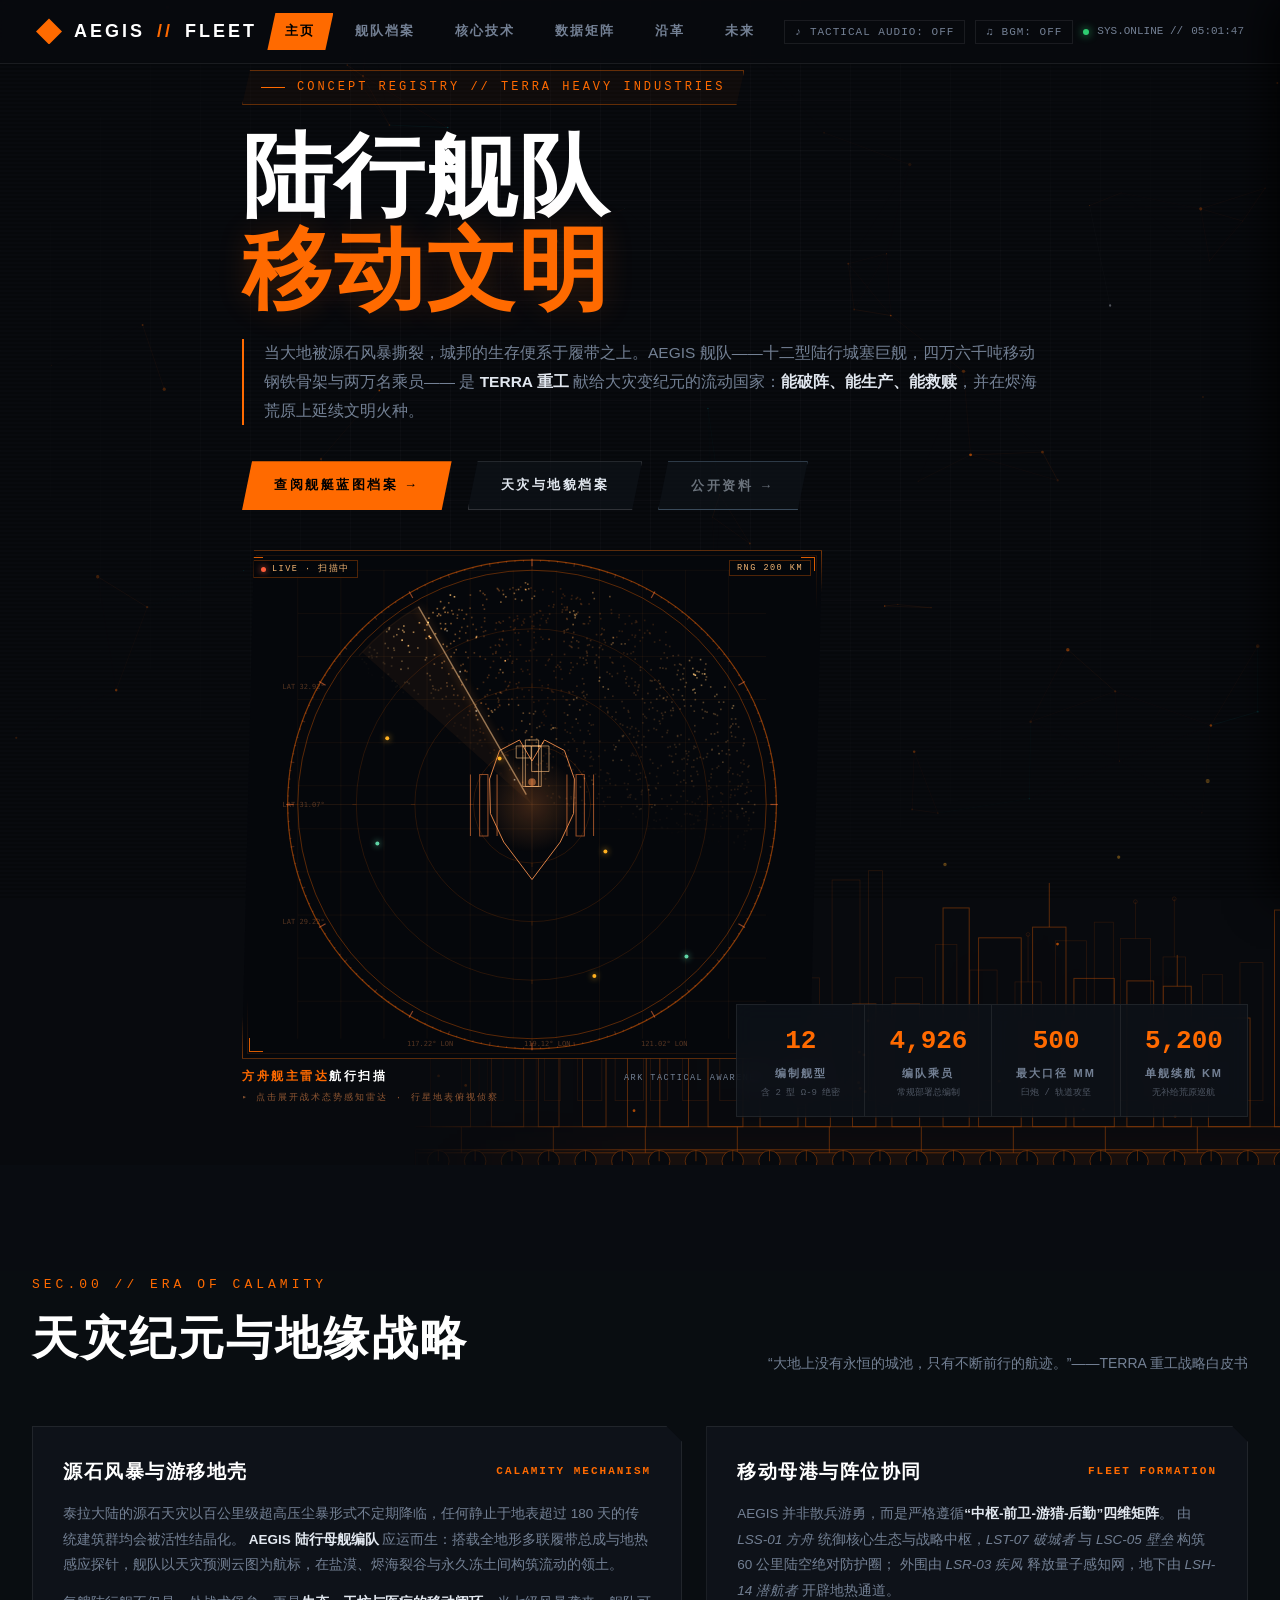
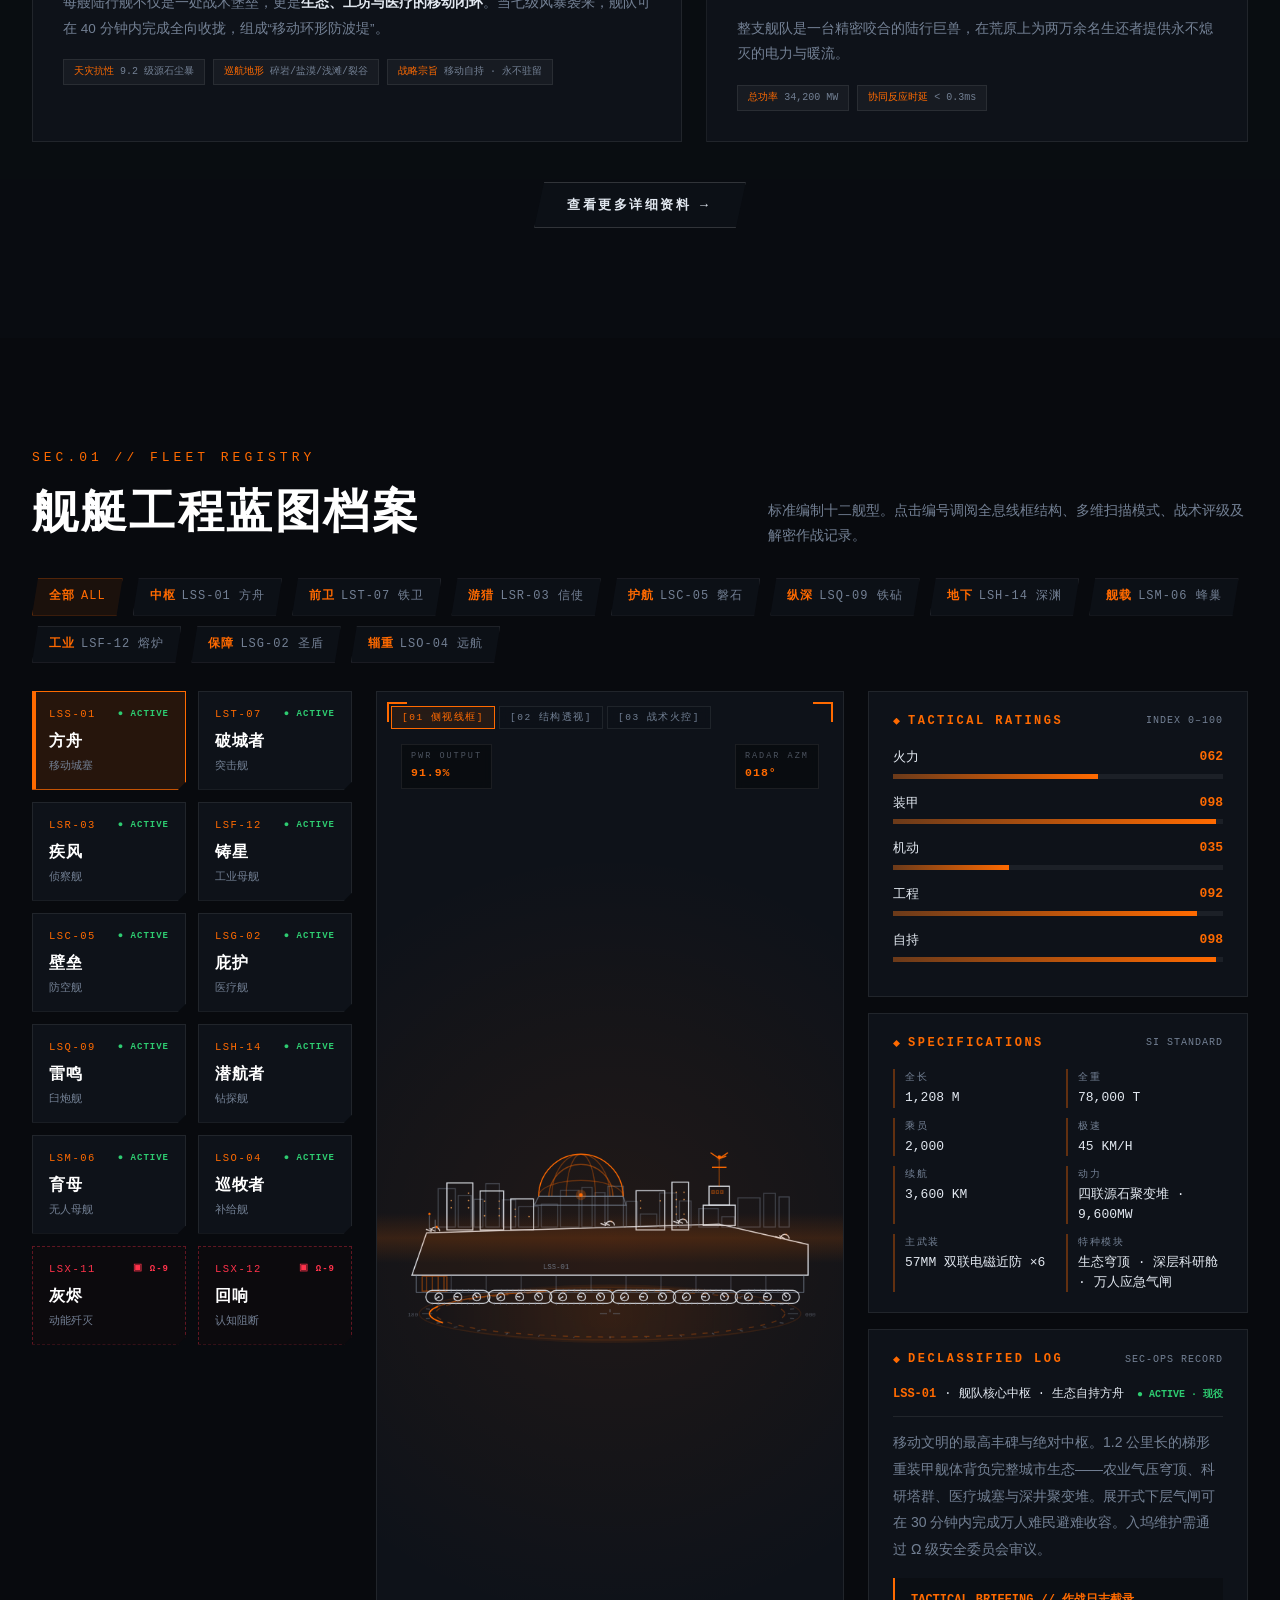
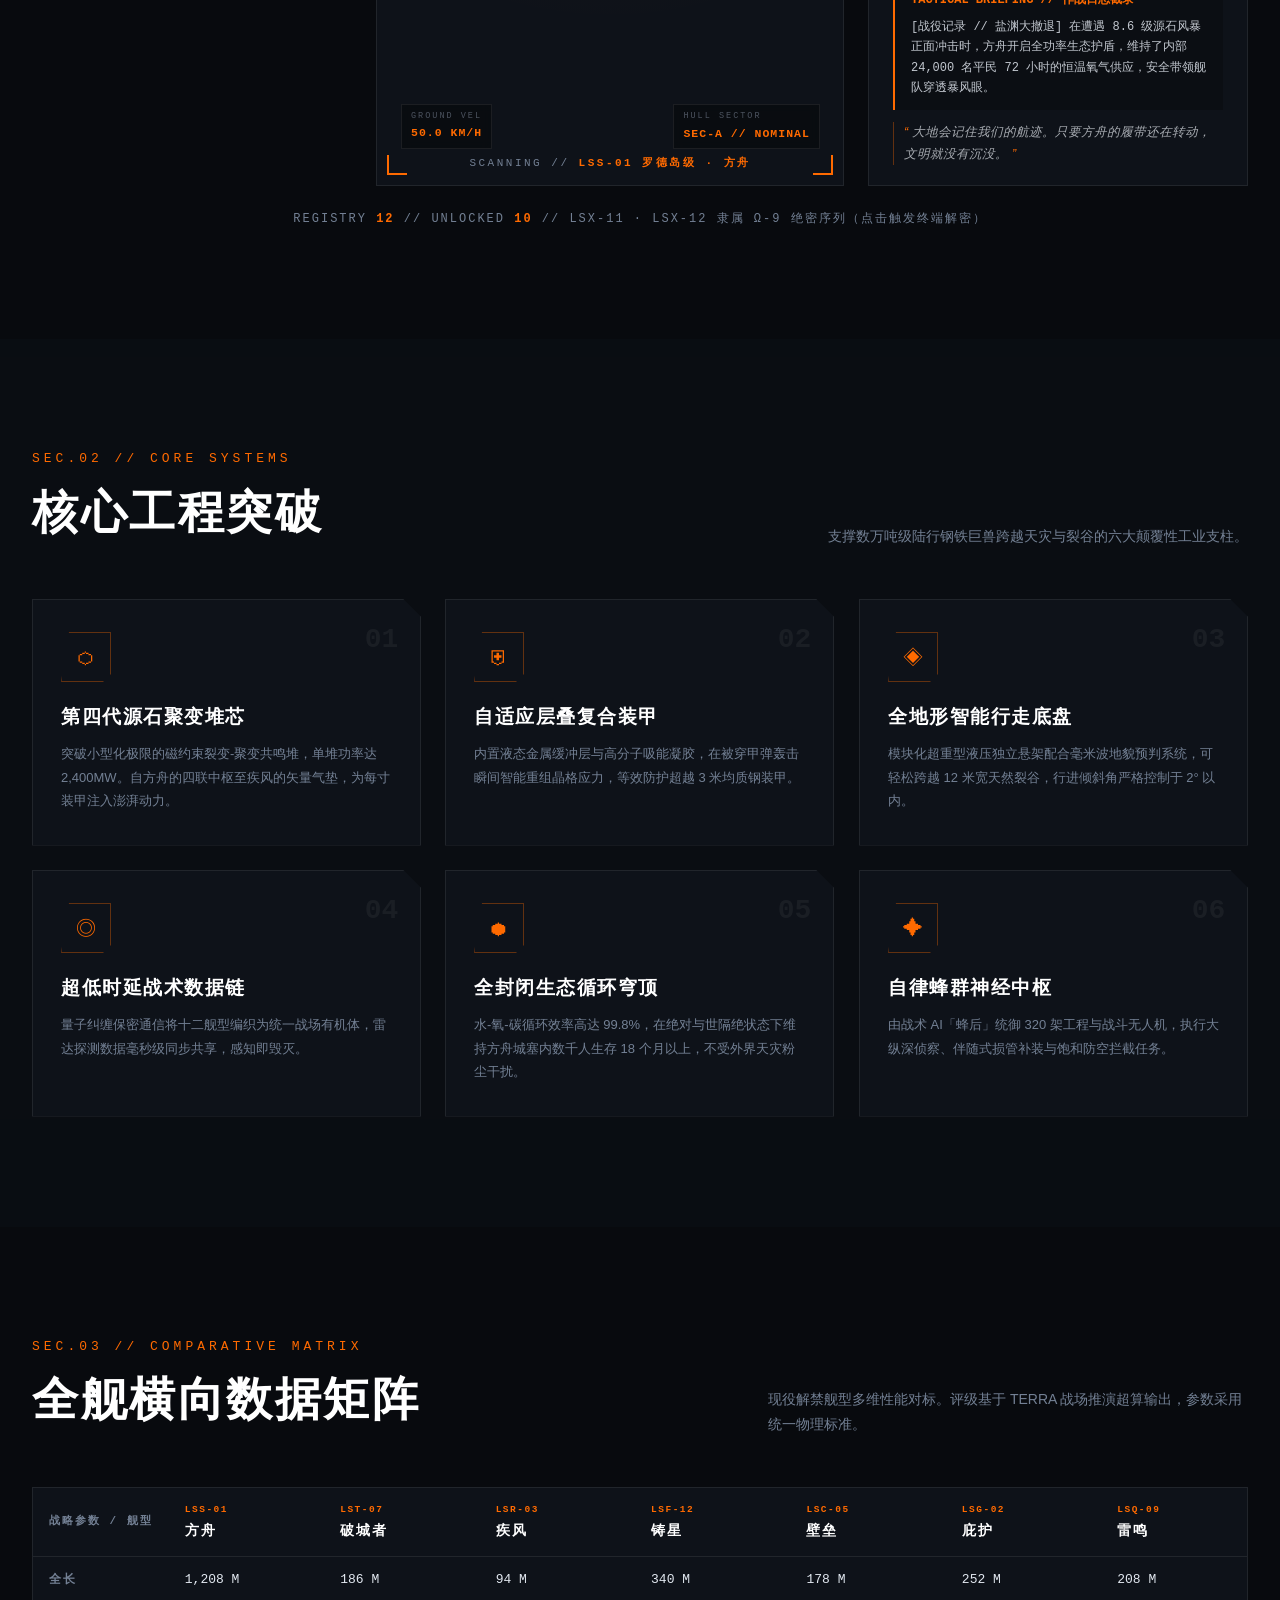
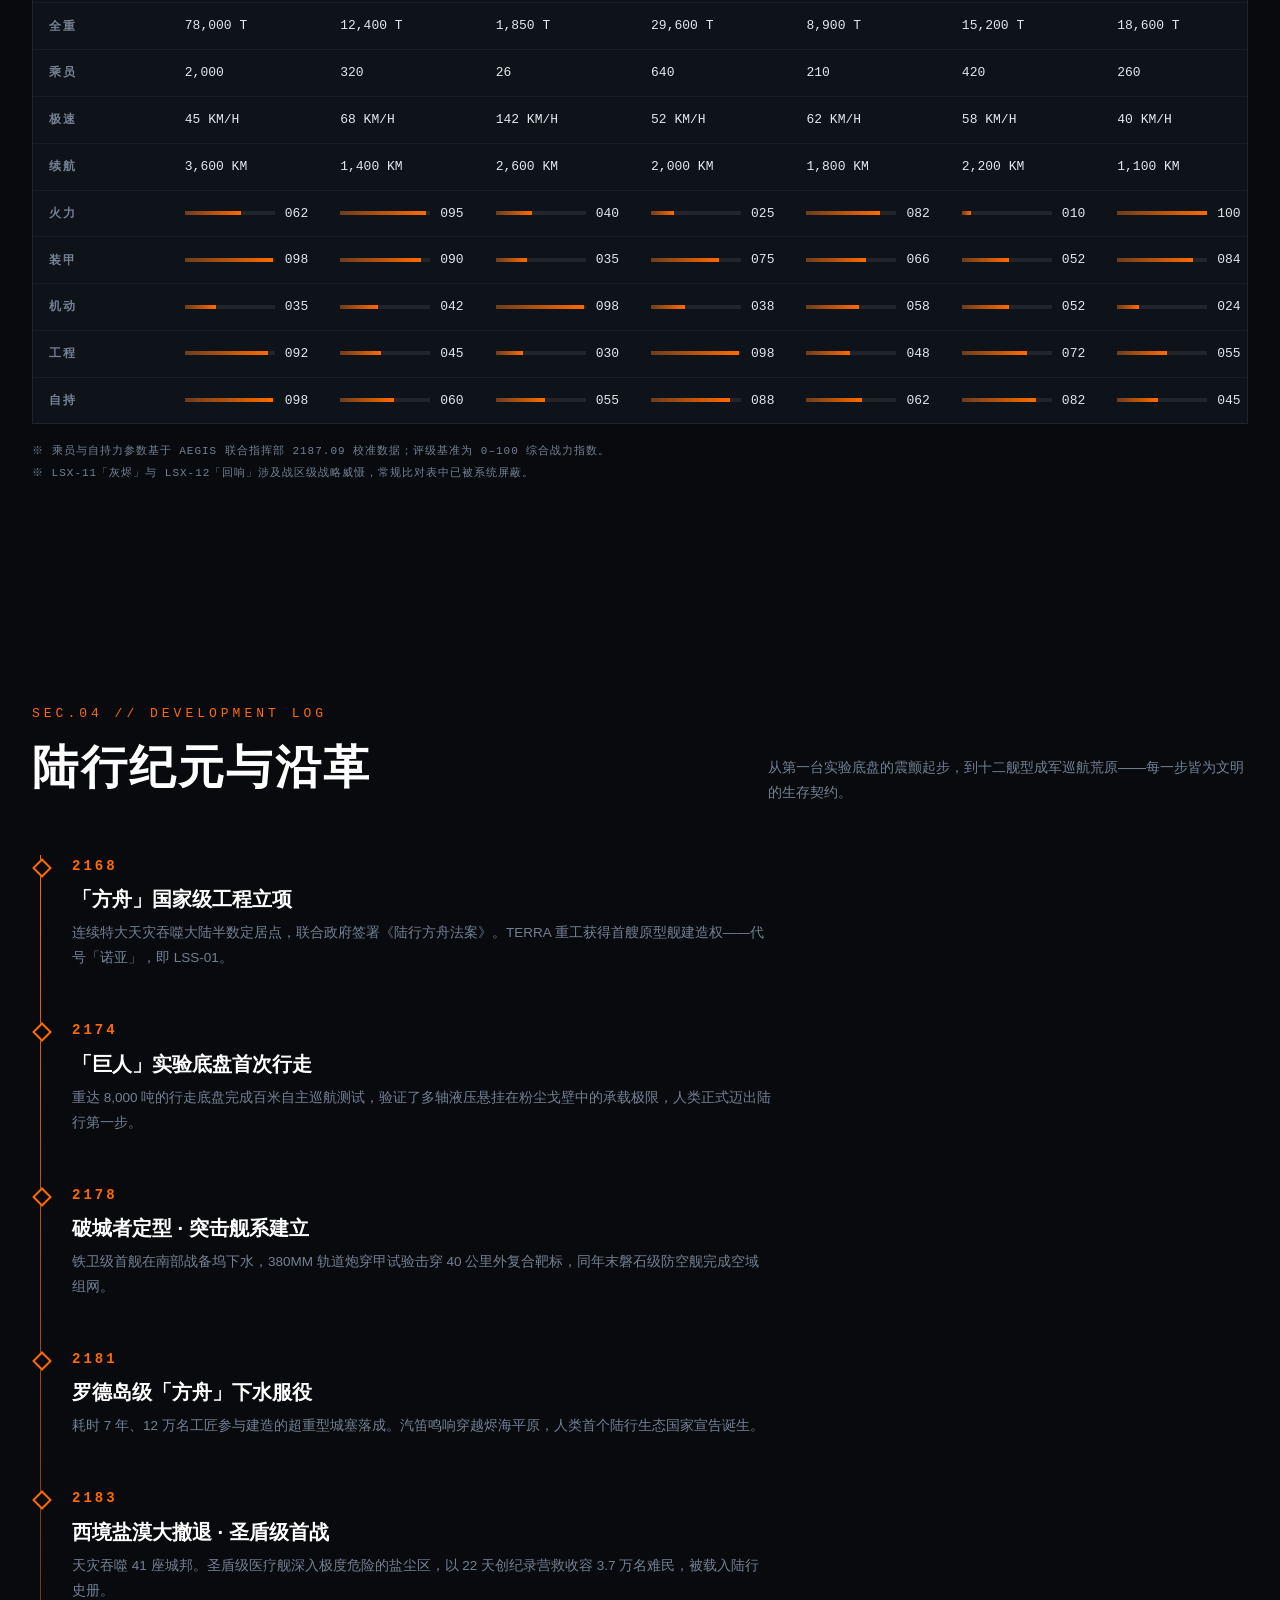
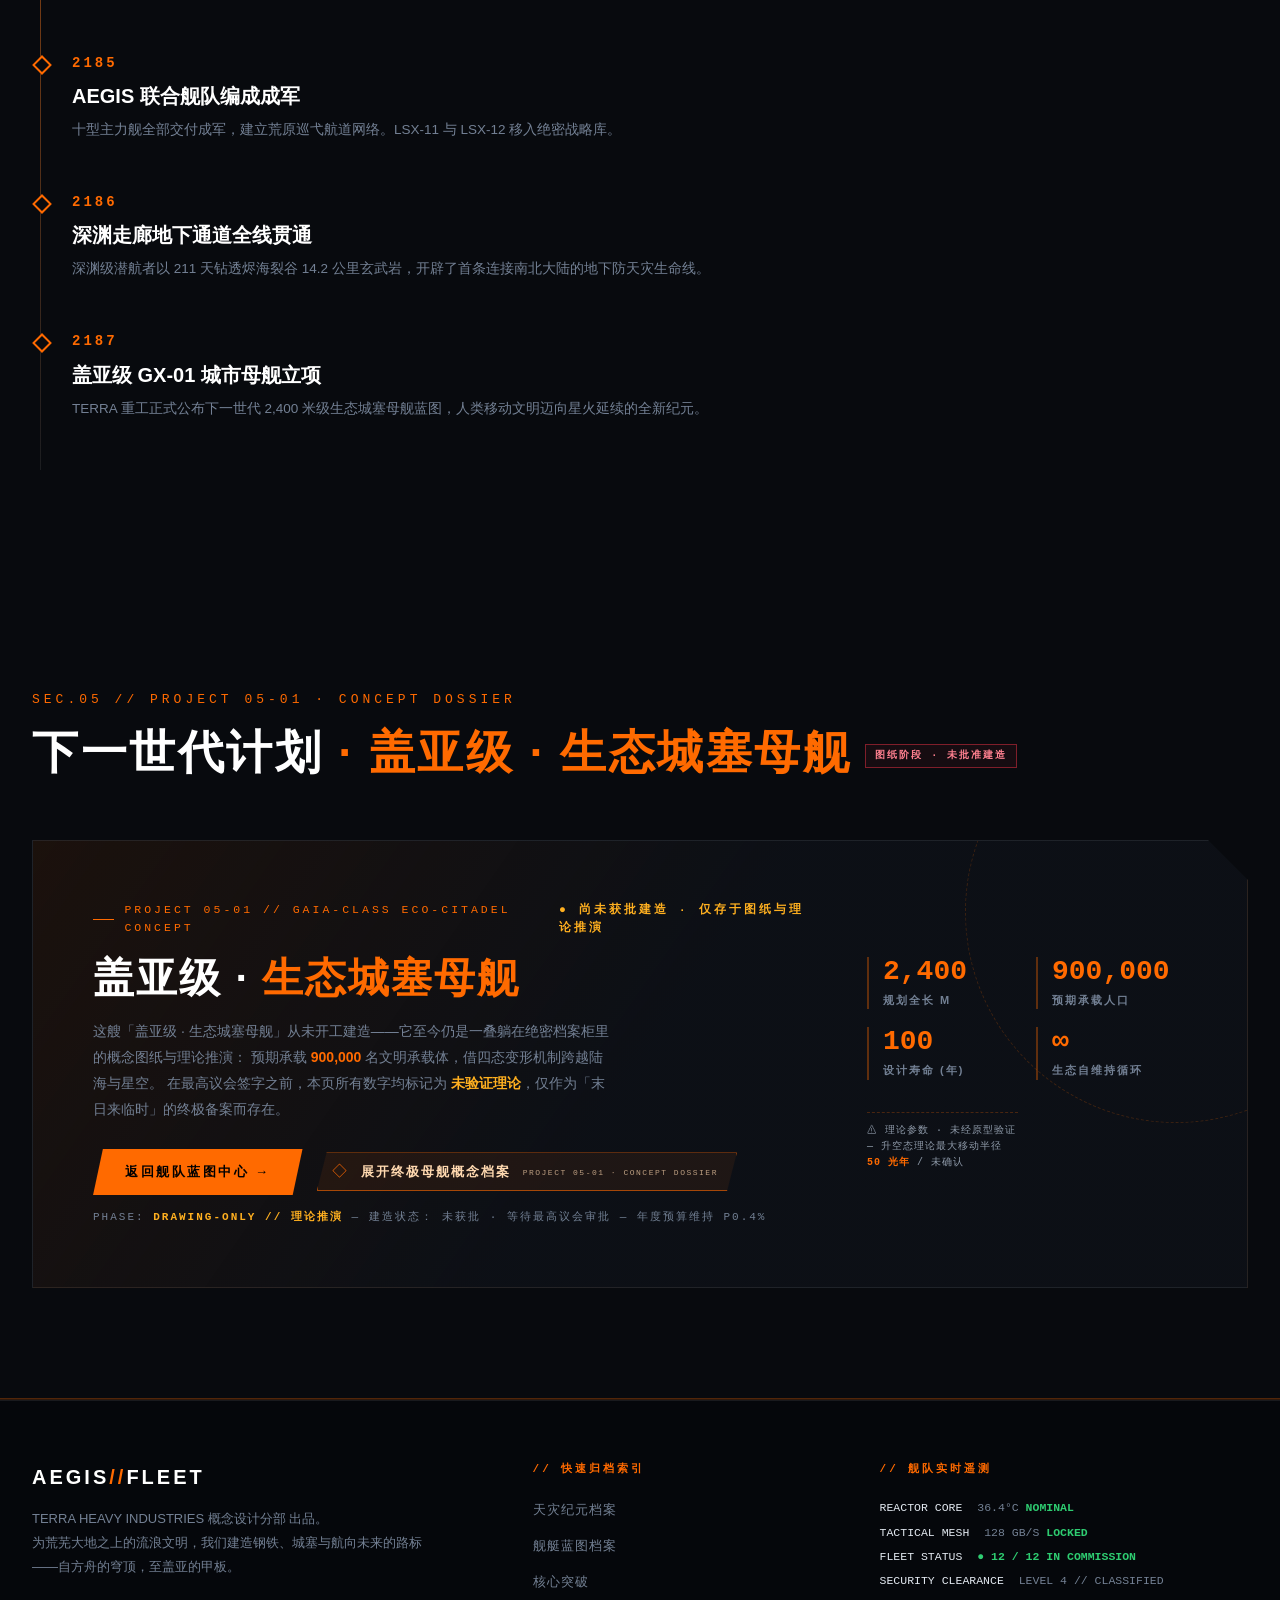
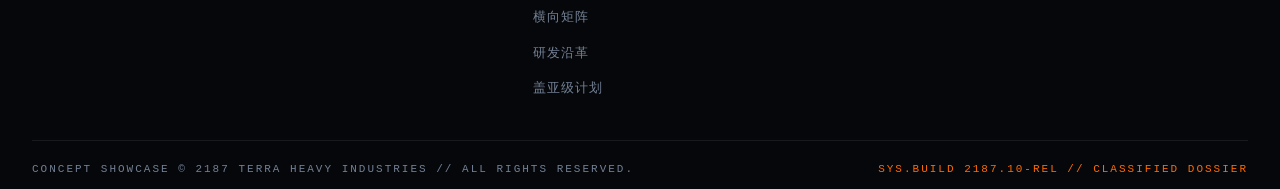
==== style-a/index.html @ eb2b7fd8 "Rename index.html to style-a/index.html" ====
<!DOCTYPE html>
<html lang="zh-CN">
<head>
<meta charset="UTF-8">
<meta name="viewport" content="width=device-width, initial-scale=1.0">
<meta name="description" content="AEGIS FLEET // 陆行舰队概念档案 — 十二舰型移动城塞舰队的概念设定展示页:战术参数、结构扫描、研发沿革与世界观档案。">
<meta name="theme-color" content="#0a0c10">
<link rel="icon" href="data:image/svg+xml,%3Csvg xmlns='http://www.w3.org/2000/svg' viewBox='0 0 32 32'%3E%3Crect width='32' height='32' fill='%230a0c10'/%3E%3Cpath d='M16 3l13 13-13 13L3 16z' fill='%23ff6a00'/%3E%3C/svg%3E">
<title>AEGIS FLEET // 陆行舰队概念档案 (CLASSIFIED // VER 3.0)</title>
<link rel="preconnect" href="https://fonts.moonshotapis.com">
<link rel="preconnect" href="https://fonts.gstatic.com" crossorigin>
<link href="https://fonts.moonshotapis.com/css2?family=Rajdhani:wght@500;600;700&family=JetBrains+Mono:wght@400;500;700&family=Noto+Sans+SC:wght@300;400;500;700&display=swap" rel="stylesheet">
<style>
:root {
  --ark-orange: #ff6a00;
  --ark-orange-bright: #ff8833;
  --ark-orange-dim: rgba(255, 106, 0, .35);
  --ark-orange-glow: rgba(255, 106, 0, .18);
  --ark-cyan: #00f0ff;
  --ark-red: #ff334b;
  --bg-deep: #080a0e;
  --bg-panel: #0e1219;
  --bg-panel-light: #141b24;
  --line: rgba(255, 255, 255, .08);
  --line-strong: rgba(255, 255, 255, .15);
  --text-dim: #738094;
  --text-main: #e2e8f0;
  --text-bright: #ffffff;
  --mono: 'JetBrains Mono', monospace;
  --sans: 'Rajdhani', 'Noto Sans SC', sans-serif;
}
* { margin: 0; padding: 0; box-sizing: border-box; }
html { scroll-behavior: smooth; }
body {
  background: var(--bg-deep);
  color: var(--text-main);
  font-family: var(--sans);
  overflow-x: hidden;
  cursor: none;
  line-height: 1.6;
}
::selection { background: var(--ark-orange); color: #000; }
::-webkit-scrollbar { width: 5px; height: 5px; }
::-webkit-scrollbar-track { background: var(--bg-deep); }
::-webkit-scrollbar-thumb { background: var(--ark-orange-dim); border-radius: 2px; }

/* ========== 自定义光标 ========== */
.cursor-dot {
  position: fixed; width: 6px; height: 6px;
  background: var(--ark-orange); border-radius: 50%;
  pointer-events: none; z-index: 13000;
  transform: translate(-50%, -50%);
  transition: transform .06s ease-out, opacity .25s;
}
.cursor-ring {
  position: fixed; width: 34px; height: 34px;
  border: 1px solid var(--ark-orange-dim);
  pointer-events: none; z-index: 12999;
  transform: translate(-50%, -50%) rotate(45deg);
  transition: width .2s, height .2s, border-color .25s, transform .12s ease-out, opacity .25s;
}
.cursor-ring.hovering {
  width: 52px; height: 52px;
  border-color: var(--ark-orange);
  background: rgba(255, 106, 0, 0.05);
  transform: translate(-50%, -50%) rotate(90deg);
}
/* 滚动条拖动 / 离开窗口时:隐藏自定义光标,还原系统光标 */
body.cursor-faded { cursor: auto; }
body.cursor-faded .cursor-dot, body.cursor-faded .cursor-ring { opacity: 0; }

/* ========== 加载屏 ========== */
#loader {
  position: fixed; inset: 0; z-index: 9998;
  background: var(--bg-deep);
  display: flex; flex-direction: column;
  align-items: center; justify-content: center;
  transition: opacity .6s, visibility .6s;
}
#loader.done { opacity: 0; visibility: hidden; }
.loader-logo {
  font-family: var(--mono); font-size: 13px;
  letter-spacing: 8px; color: var(--text-dim); margin-bottom: 24px;
}
.loader-logo span { color: var(--ark-orange); font-weight: 700; }
.loader-bar {
  width: 320px; height: 2px; background: var(--line);
  position: relative; overflow: hidden;
}
.loader-bar::after {
  content: ''; position: absolute; inset: 0;
  background: var(--ark-orange);
  transform-origin: left;
  animation: loadBar 1.4s cubic-bezier(0.1, 0.7, 0.1, 1) forwards;
}
@keyframes loadBar { from { transform: scaleX(0); } to { transform: scaleX(1); } }
.loader-pct { font-family: var(--mono); font-size: 11px; color: var(--ark-orange); margin-top: 14px; letter-spacing: 2px; }

/* ========== 粒子与网格背景 ========== */
#particles { position: fixed; inset: 0; z-index: 0; pointer-events: none; }
.scanlines {
  position: fixed; inset: 0; z-index: 1; pointer-events: none;
  background: repeating-linear-gradient(0deg, transparent 0 2px, rgba(0,0,0,.15) 2px 4px);
}
.grid-bg {
  position: fixed; inset: 0; z-index: 0; pointer-events: none;
  background-image:
    linear-gradient(rgba(255,255,255,.022) 1px, transparent 1px),
    linear-gradient(90deg, rgba(255,255,255,.022) 1px, transparent 1px);
  background-size: 50px 50px;
  mask-image: radial-gradient(ellipse at 50% 40%, black 30%, transparent 80%);
  -webkit-mask-image: radial-gradient(ellipse at 50% 40%, black 30%, transparent 80%);
}

/* ========== 通用布局 ========== */
.container { max-width: 1340px; margin: 0 auto; padding: 0 32px; position: relative; z-index: 2; }

/* ========== 导航栏 ========== */
nav {
  position: fixed; top: 0; left: 0; right: 0; z-index: 100;
  padding: 0 36px; height: 64px;
  display: flex; align-items: center; justify-content: space-between;
  background: rgba(8, 10, 14, 0.88);
  backdrop-filter: blur(14px);
  border-bottom: 1px solid var(--line);
}
.nav-logo { display: flex; align-items: center; gap: 12px; font-weight: 700; font-size: 18px; letter-spacing: 3px; color: var(--text-bright); }
.nav-logo .mark {
  width: 26px; height: 26px; background: var(--ark-orange);
  clip-path: polygon(50% 0, 100% 50%, 50% 100%, 0 50%);
  animation: markPulse 3s ease-in-out infinite;
}
@keyframes markPulse {
  0%, 100% { box-shadow: 0 0 0 0 var(--ark-orange-dim); }
  50% { box-shadow: 0 0 22px 6px var(--ark-orange-dim); }
}
.nav-links { display: flex; gap: 4px; }
.nav-links a {
  color: var(--text-dim); text-decoration: none;
  font-size: 13px; font-weight: 600; letter-spacing: 2px;
  padding: 8px 18px;
  clip-path: polygon(8px 0, 100% 0, calc(100% - 8px) 100%, 0 100%);
  transition: all .25s; position: relative;
}
.nav-links a:hover, .nav-links a.active { color: #000; background: var(--ark-orange); }
.nav-controls { display: flex; align-items: center; gap: 10px; font-family: var(--mono); font-size: 11px; }
.audio-btn {
  background: transparent; border: 1px solid var(--line); color: var(--text-dim);
  padding: 5px 10px; cursor: pointer; font-family: var(--mono); font-size: 11px;
  letter-spacing: 1px; transition: all .25s; display: flex; align-items: center; gap: 6px;
  white-space: nowrap;
}
.audio-btn.on { color: var(--ark-orange); border-color: var(--ark-orange-dim); background: rgba(255,106,0,.08); }
.audio-btn:hover { border-color: var(--ark-orange); }
.nav-status { color: var(--text-dim); display: flex; align-items: center; gap: 8px; }
.status-dot { width: 6px; height: 6px; background: #2ecc71; border-radius: 50%; box-shadow: 0 0 8px #2ecc71; animation: blink 2s infinite; }
@keyframes blink { 50% { opacity: .3; } }
.burger {
  display: none; width: 36px; height: 36px; align-items: center; justify-content: center; flex-direction: column;
  background: transparent; border: 1px solid var(--line);
  color: var(--text-main); cursor: pointer;
}
.burger span { width: 16px; height: 1.5px; background: currentColor; margin: 2.5px 0; transition: all .3s; }

/* ========== Hero ========== */
.hero {
  min-height: 100vh; display: flex; align-items: center;
  position: relative; padding-top: 70px; padding-bottom: 60px; overflow: hidden;
}
.hero-content { width: 100%; max-width: 800px; position: relative; z-index: 2; }
.hero-tag {
  font-family: var(--mono); font-size: 12px; color: var(--ark-orange); letter-spacing: 3px;
  display: inline-flex; align-items: center; gap: 12px;
  border: 1px solid var(--ark-orange-dim); background: rgba(255,106,0,.04);
  padding: 7px 18px; margin-bottom: 24px;
  clip-path: polygon(8px 0, 100% 0, calc(100% - 8px) 100%, 0 100%);
}
.hero-tag::before { content: ''; width: 24px; height: 1px; background: var(--ark-orange); }
h1.glitch {
  font-size: clamp(44px, 7vw, 92px);
  font-weight: 700; line-height: 1.05;
  letter-spacing: 2px; position: relative;
  text-transform: uppercase; color: var(--text-bright);
}
h1.glitch span.accent { color: var(--ark-orange); text-shadow: 0 0 30px var(--ark-orange-glow); }
h1.glitch::before, h1.glitch::after {
  content: attr(data-text); position: absolute; inset: 0; opacity: 0; pointer-events: none;
}
h1.glitch.glitching::before { opacity: .8; color: var(--ark-cyan); animation: glitchShift .25s steps(2) 3; clip-path: inset(20% 0 40% 0); }
h1.glitch.glitching::after { opacity: .8; color: var(--ark-red); animation: glitchShift2 .25s steps(2) 3; clip-path: inset(60% 0 10% 0); }
@keyframes glitchShift { 50% { transform: translate(-4px, 2px); } }
@keyframes glitchShift2 { 50% { transform: translate(4px, -2px); } }
.hero-sub {
  margin-top: 22px; color: var(--text-dim); font-size: 15.5px; line-height: 1.85;
  border-left: 2px solid var(--ark-orange); padding-left: 20px; font-weight: 400;
}
.hero-sub b { color: var(--text-main); font-weight: 600; }
.hero-actions { margin-top: 36px; display: flex; gap: 16px; flex-wrap: wrap; }
.btn {
  display: inline-flex; align-items: center; gap: 10px;
  padding: 13px 32px; font-size: 13px; font-weight: 700;
  letter-spacing: 2.5px; text-decoration: none;
  clip-path: polygon(10px 0, 100% 0, calc(100% - 10px) 100%, 0 100%);
  transition: all .25s; position: relative; overflow: hidden;
  cursor: pointer; border: none; font-family: var(--sans);
}
.btn-primary { background: var(--ark-orange); color: #000; }
.btn-primary::before {
  content: ''; position: absolute; inset: 0;
  background: #fff; transform: translateX(-101%);
  transition: transform .3s ease;
}
.btn-primary:hover::before { transform: translateX(0); }
.btn-primary span { position: relative; z-index: 1; }
.btn-ghost { border: 1px solid var(--line-strong); color: var(--text-main); background: rgba(16,20,27,.6); }
.btn-ghost:hover { border-color: var(--ark-orange); color: var(--ark-orange); background: rgba(255,106,0,.08); }

.hero-stats {
  position: absolute; right: 32px; bottom: 48px; display: flex; gap: 0; z-index: 3;
}
.hstat {
  padding: 16px 24px; text-align: center;
  border: 1px solid var(--line); border-right: none;
  background: rgba(14, 18, 25, .85); backdrop-filter: blur(10px);
}
.hstat:last-child { border-right: 1px solid var(--line); }
.hstat .num { font-family: var(--mono); font-size: 26px; font-weight: 700; color: var(--ark-orange); }
.hstat .lbl { font-size: 11px; color: var(--text-dim); letter-spacing: 2px; margin-top: 3px; font-weight: 600; }
.hstat .note { font-family: var(--mono); font-size: 9px; color: rgba(122,132,148,.6); margin-top: 3px; }

#heroArtWrap {
  position: absolute; right: -40px; bottom: -20px; z-index: 1;
  width: min(72vw, 920px); opacity: .65; pointer-events: none;
  mask-image: linear-gradient(90deg, transparent 0%, black 25%);
  -webkit-mask-image: linear-gradient(90deg, transparent 0%, black 25%);
  animation: heroFloat 9s ease-in-out infinite;
}
@keyframes heroFloat { 0%, 100% { transform: translateY(0); } 50% { transform: translateY(-14px); } }
#heroArt { width: 100%; height: auto; overflow: visible; filter: drop-shadow(0 0 20px rgba(255,106,0,.2)); }
.art-light { animation: artBlink 2.6s ease-in-out infinite; }
@keyframes artBlink { 0%, 100% { opacity: .15; } 50% { opacity: 1; } }

/* ========== 区块通用 ========== */
section { padding: 110px 0; position: relative; }
.sec-head { display: flex; align-items: flex-end; justify-content: space-between; margin-bottom: 50px; flex-wrap: wrap; gap: 20px; }
.sec-title { font-size: clamp(30px, 3.8vw, 46px); font-weight: 700; letter-spacing: 2.5px; color: var(--text-bright); }
.sec-title .idx {
  font-family: var(--mono); font-size: 13px; color: var(--ark-orange);
  display: block; margin-bottom: 6px; letter-spacing: 4px; font-weight: 500;
}
.sec-desc { max-width: 480px; color: var(--text-dim); font-size: 14px; line-height: 1.8; }
.reveal { opacity: 0; transform: translateY(24px); transition: opacity .7s cubic-bezier(.22,1,.36,1), transform .7s cubic-bezier(.22,1,.36,1); }
.reveal.in { opacity: 1; transform: translateY(0); }

/* ========== 世界观深度档案 (World Dossier) ========== */
.lore-grid {
  display: grid; grid-template-columns: 1.2fr 1fr; gap: 24px; margin-bottom: 40px;
}
.lore-box {
  background: var(--bg-panel); border: 1px solid var(--line);
  padding: 30px; position: relative;
  clip-path: polygon(0 0, calc(100% - 16px) 0, 100% 16px, 100% 100%, 0 100%);
}
.lore-box h3 {
  font-size: 19px; letter-spacing: 1.5px; margin-bottom: 14px; color: var(--text-bright);
  display: flex; align-items: center; justify-content: space-between;
}
.lore-box h3 span { font-family: var(--mono); font-size: 11px; color: var(--ark-orange); letter-spacing: 2px; }
.lore-box p { font-size: 13.5px; color: var(--text-dim); line-height: 1.9; margin-bottom: 12px; }
.lore-box p strong { color: var(--text-main); }
.lore-tags { display: flex; gap: 8px; flex-wrap: wrap; margin-top: 18px; }
.lore-tag {
  font-family: var(--mono); font-size: 10px; color: var(--text-dim);
  background: rgba(255,255,255,.04); border: 1px solid var(--line);
  padding: 4px 10px;
}
.lore-tag b { color: var(--ark-orange); font-weight: 400; }

/* ========== 舰队展示台 ========== */
.doctrine { display: flex; flex-wrap: wrap; gap: 10px; margin: -20px 0 28px; }
.chip {
  font-family: var(--mono); font-size: 12px; letter-spacing: 1px;
  color: var(--text-dim); border: 1px solid var(--line);
  background: rgba(14,18,25,.8); padding: 8px 16px;
  clip-path: polygon(6px 0, 100% 0, calc(100% - 6px) 100%, 0 100%);
  transition: all .25s; cursor: pointer; user-select: none;
}
.chip:hover, .chip.active { color: var(--ark-orange); border-color: var(--ark-orange-dim); background: rgba(255,106,0,.08); }
.chip b { color: var(--ark-orange); font-weight: 600; margin-right: 6px; }

.showcase {
  display: grid; grid-template-columns: 320px 1fr 380px;
  gap: 24px; min-height: 700px; align-items: stretch;
}
/* 舰型列表 */
.ship-list { display: grid; grid-template-columns: repeat(2, minmax(0,1fr)); gap: 12px; align-content: start; }
.ship-tab {
  padding: 14px 16px; background: var(--bg-panel);
  border: 1px solid var(--line); cursor: pointer;
  clip-path: polygon(0 0, 100% 0, 100% calc(100% - 8px), calc(100% - 8px) 100%, 0 100%);
  transition: all .25s; position: relative; overflow: hidden;
}
.ship-tab::before {
  content: ''; position: absolute; left: 0; top: 0; bottom: 0;
  width: 3px; background: var(--ark-orange);
  transform: scaleY(0); transition: transform .25s;
}
.ship-tab:hover { background: rgba(255,106,0,.05); border-color: rgba(255,106,0,.25); }
.ship-tab.active { background: rgba(255,106,0,.12); border-color: var(--ark-orange); }
.ship-tab.active::before { transform: scaleY(1); }
.ship-tab .code { font-family: var(--mono); font-size: 10.5px; color: var(--ark-orange); letter-spacing: 1.5px; display: flex; justify-content: space-between; align-items: center; }
.ship-tab .code .st { font-size: 9px; color: #2ecc71; letter-spacing: 1px; font-weight: 700; }
.ship-tab .name { font-size: 16px; font-weight: 700; margin-top: 6px; letter-spacing: .5px; color: var(--text-bright); }
.ship-tab .cls { font-size: 11px; color: var(--text-dim); margin-top: 3px; }
.ship-tab.locked { border-style: dashed; border-color: rgba(255,51,75,.35); background: rgba(20,10,14,.4); }
.ship-tab.locked .code { color: var(--ark-red); }
.ship-tab.locked .st { color: var(--ark-red); }
.ship-tab.locked:hover { background: rgba(255,51,75,.08); border-color: var(--ark-red); }

/* 展示台舞台 Canvas */
.ship-stage {
  background: var(--bg-panel); border: 1px solid var(--line);
  position: relative; overflow: hidden;
  display: flex; flex-direction: column; align-items: center; justify-content: center;
  user-select: none;
}
.ship-stage::before {
  content: ''; position: absolute; inset: 0;
  background: radial-gradient(circle at 50% 50%, rgba(255,106,0,.08), transparent 65%);
  pointer-events: none;
}
.stage-toolbar {
  position: absolute; top: 14px; left: 14px; right: 14px; z-index: 10;
  display: flex; justify-content: space-between; align-items: center;
}
.mode-switches { display: flex; gap: 4px; }
.mode-btn {
  background: rgba(14,18,25,.85); border: 1px solid var(--line); color: var(--text-dim);
  font-family: var(--mono); font-size: 9.5px; letter-spacing: 1.5px; padding: 4px 10px;
  cursor: pointer; transition: all .2s; backdrop-filter: blur(4px);
}
.mode-btn.active, .mode-btn:hover { color: var(--ark-orange); border-color: var(--ark-orange); background: rgba(255,106,0,.1); }

.stage-frame { position: absolute; width: 20px; height: 20px; border-color: var(--ark-orange); border-style: solid; border-width: 0; z-index: 3; pointer-events: none; }
.sf-tl { top: 10px; left: 10px; border-top-width: 2px; border-left-width: 2px; }
.sf-tr { top: 10px; right: 10px; border-top-width: 2px; border-right-width: 2px; }
.sf-bl { bottom: 10px; left: 10px; border-bottom-width: 2px; border-left-width: 2px; }
.sf-br { bottom: 10px; right: 10px; border-bottom-width: 2px; border-right-width: 2px; }
.stage-scan {
  position: absolute; left: 0; right: 0; height: 50px;
  background: linear-gradient(180deg, transparent, rgba(255,106,0,.15), transparent);
  animation: scanMove 3.6s linear infinite; z-index: 2; pointer-events: none;
}
@keyframes scanMove { from { top: -50px; } to { top: 100%; } }
#shipCanvas { position: relative; z-index: 1; width: min(100%, 640px); height: auto; display: block; cursor: grab; touch-action: none; }
#shipCanvas:active { cursor: grabbing; }

/* 悬浮 HUD 标签 */
.hud {
  position: absolute; z-index: 3;
  font-family: var(--mono); font-size: 10px;
  color: var(--text-dim); letter-spacing: 1px;
  background: rgba(8,10,14,.7); border: 1px solid var(--line);
  padding: 5px 9px; min-width: 80px;
  display: flex; flex-direction: column; gap: 1px;
  backdrop-filter: blur(4px); pointer-events: none;
}
.hud .hk { color: rgba(122,132,148,.6); font-size: 8.5px; letter-spacing: 2px; }
.hud .hv { color: var(--ark-orange); font-size: 11.5px; font-weight: 700; }
.hud-tl { top: 52px; left: 24px; }
.hud-tr { top: 52px; right: 24px; }
.hud-bl { bottom: 36px; left: 24px; }
.hud-br { bottom: 36px; right: 24px; }

.stage-label {
  position: absolute; bottom: 12px; left: 50%; transform: translateX(-50%);
  font-family: var(--mono); font-size: 11px; color: var(--text-dim);
  letter-spacing: 2.5px; z-index: 3; white-space: nowrap;
}
.stage-label b { color: var(--ark-orange); }
.stage-label.deny { color: var(--ark-red); }

/* 右侧档案面板 */
.spec-panel { display: flex; flex-direction: column; gap: 16px; }
.spec-box { background: var(--bg-panel); border: 1px solid var(--line); padding: 20px 24px; position: relative; }
.spec-box h4 {
  font-family: var(--mono); font-size: 12px; color: var(--ark-orange);
  letter-spacing: 2.5px; margin-bottom: 16px;
  display: flex; align-items: center; gap: 8px; font-weight: 700;
}
.spec-box h4::before { content: ''; width: 7px; height: 7px; background: var(--ark-orange); clip-path: polygon(50% 0, 100% 50%, 50% 100%, 0 50%); }
.h4r { margin-left: auto; font-size: 10px; color: var(--text-dim); letter-spacing: 1px; font-weight: 400; }

.stat-row { margin-bottom: 14px; }
.stat-row .sr-head { display: flex; justify-content: space-between; font-size: 13px; margin-bottom: 6px; font-weight: 500; }
.stat-row .sr-head .v { font-family: var(--mono); color: var(--ark-orange); font-weight: 700; }
.stat-bar { height: 5px; background: rgba(255,255,255,.06); overflow: hidden; }
.stat-bar .fill {
  height: 100%; background: linear-gradient(90deg, var(--ark-orange-dim), var(--ark-orange));
  width: 0; transition: width .8s cubic-bezier(.22, 1, .36, 1);
  position: relative; overflow: hidden;
}
.stat-bar .fill::after {
  content: ''; position: absolute; inset: 0;
  background: linear-gradient(90deg, transparent, rgba(255,255,255,.4), transparent);
  transform: translateX(-101%);
  animation: statShimmer 2.6s ease-in-out infinite;
}
@keyframes statShimmer { 55%, 100% { transform: translateX(101%); } }

.role-tag {
  display: flex; align-items: center; gap: 8px; flex-wrap: wrap;
  font-family: var(--mono); font-size: 12px; color: var(--text-main);
  border-bottom: 1px solid var(--line); padding-bottom: 12px; margin-bottom: 12px;
}
.role-tag b { color: var(--ark-orange); font-weight: 700; }
.role-tag .rt-state { margin-left: auto; color: #2ecc71; font-size: 10px; font-weight: 700; }

.spec-desc { font-size: 14px; color: var(--text-dim); line-height: 1.9; }
.spec-log {
  margin-top: 16px; padding: 12px 16px; background: rgba(0,0,0,.25);
  border-left: 2px solid var(--ark-orange); font-family: var(--mono);
  font-size: 12px; color: rgba(226,232,240,.85); line-height: 1.7;
}
.spec-log .log-head { color: var(--ark-orange); margin-bottom: 6px; font-weight: 700; }
.quote {
  margin-top: 12px; font-size: 12.5px; line-height: 1.7;
  color: rgba(232,236,242,.7); padding-left: 10px;
  border-left: 1px solid var(--ark-orange-dim); font-style: italic;
}
.quote::before { content: '“'; color: var(--ark-orange); margin-right: 4px; }
.quote::after { content: '”'; color: var(--ark-orange); margin-left: 4px; }

.spec-kv { display: grid; grid-template-columns: 1fr 1fr; gap: 10px 16px; }
.kv-item { border-left: 2px solid var(--ark-orange-dim); padding-left: 10px; min-width: 0; }
.kv-item .k { font-size: 10px; color: var(--text-dim); letter-spacing: 1.5px; text-transform: uppercase; }
.kv-item .v { font-family: var(--mono); font-size: 13px; margin-top: 3px; line-height: 1.5; color: var(--text-main); font-weight: 500; }
.reg-note {
  margin-top: 24px; font-family: var(--mono); font-size: 12px;
  color: var(--text-dim); letter-spacing: 2px; text-align: center;
}
.reg-note b { color: var(--ark-orange); font-weight: 700; }

/* ========== 绝密解密终端 Modal ========== */
#decryptModal {
  position: fixed; inset: 0; z-index: 10001;
  background: rgba(4,6,9,.88); backdrop-filter: blur(12px);
  display: flex; align-items: center; justify-content: center;
  opacity: 0; visibility: hidden; transition: all .3s;
}
#decryptModal.open { opacity: 1; visibility: visible; }
.modal-window {
  width: min(92vw, 680px); background: var(--bg-panel);
  border: 1px solid var(--ark-red); box-shadow: 0 0 35px rgba(255,51,75,.2);
  padding: 30px; position: relative;
}
.modal-header { display: flex; justify-content: space-between; align-items: center; border-bottom: 1px solid rgba(255,51,75,.3); padding-bottom: 12px; margin-bottom: 20px; }
.modal-title { font-family: var(--mono); color: var(--ark-red); font-size: 14px; letter-spacing: 3px; font-weight: 700; }
.modal-close { background: transparent; border: 1px solid var(--ark-red); color: var(--ark-red); width: 28px; height: 28px; cursor: pointer; font-family: var(--mono); }
.modal-body { font-family: var(--mono); font-size: 12.5px; line-height: 1.85; color: var(--text-main); }
.decrypt-prog { height: 3px; background: rgba(255,255,255,.1); margin: 16px 0; position: relative; overflow: hidden; }
.decrypt-prog .bar { height: 100%; background: var(--ark-red); width: 0; transition: width 1.2s cubic-bezier(.1, .8, .2, 1); }

/* ========== 欧米茄9绝密舰船特殊展示界面 ========== */
#omega9Modal {
  position: fixed; inset: 0; z-index: 10002;
  background: rgba(4,6,9,.95); backdrop-filter: blur(16px);
  display: flex; align-items: center; justify-content: center;
  opacity: 0; visibility: hidden; transition: all .5s cubic-bezier(.22,1,.36,1);
  overflow: hidden;
}
#omega9Modal.open { opacity: 1; visibility: visible; }
.omega9-container {
  width: min(96vw, 1400px); height: min(92vh, 800px);
  background: var(--bg-panel);
  border: 2px solid var(--ark-red);
  box-shadow: 0 0 60px rgba(255,51,75,.3), inset 0 0 100px rgba(255,51,75,.05);
  position: relative;
  display: grid;
  grid-template-columns: 1fr 1fr;
  overflow: hidden;
  clip-path: polygon(0 0, calc(100% - 30px) 0, 100% 30px, 100% 100%, 0 100%);
}
.omega9-close {
  position: absolute; top: 20px; right: 20px; z-index: 10;
  background: transparent; border: 1px solid var(--ark-red);
  color: var(--ark-red); width: 36px; height: 36px; cursor: pointer;
  font-family: var(--mono); font-size: 18px; transition: all .3s;
}
.omega9-close:hover { background: var(--ark-red); color: #000; }
.omega9-left {
  padding: 40px; border-right: 1px solid rgba(255,51,75,.2);
  overflow-y: auto;
  position: relative;
}
.omega9-right {
  padding: 40px; position: relative;
  display: flex; flex-direction: column;
  justify-content: center;
  align-items: center;
}
.omega9-header {
  margin-bottom: 30px; border-bottom: 1px solid rgba(255,51,75,.3);
  padding-bottom: 20px;
}
.omega9-code {
  font-family: var(--mono); font-size: 16px; color: var(--ark-red);
  letter-spacing: 4px; font-weight: 700; margin-bottom: 8px;
}
.omega9-name {
  font-size: 28px; font-weight: 700; letter-spacing: 2px;
  color: var(--text-bright); margin-bottom: 12px;
}
.omega9-class {
  font-family: var(--mono); font-size: 12px; color: var(--text-dim);
  letter-spacing: 2px; background: rgba(255,51,75,.1);
  padding: 4px 12px; display: inline-block;
}
.omega9-section {
  margin-bottom: 24px;
}
.omega9-section-title {
  font-family: var(--mono); font-size: 12px; color: var(--ark-red);
  letter-spacing: 3px; font-weight: 700; margin-bottom: 12px;
  display: flex; align-items: center;
}
.omega9-section-title::before {
  content: ''; width: 20px; height: 1px; background: var(--ark-red); margin-right: 10px;
}
.omega9-desc {
  font-size: 14px; line-height: 1.8; color: var(--text-main);
  margin-bottom: 12px;
}
.omega9-stats {
  display: grid; grid-template-columns: 1fr 1fr; gap: 12px;
}
.omega9-stat {
  background: rgba(255,51,75,.05); border: 1px solid rgba(255,51,75,.2);
  padding: 12px; position: relative;
}
.omega9-stat-label {
  font-family: var(--mono); font-size: 10px; color: var(--text-dim);
  letter-spacing: 2px; margin-bottom: 4px;
}
.omega9-stat-value {
  font-family: var(--mono); font-size: 18px; color: var(--ark-red);
  font-weight: 700;
}
.omega9-warning {
  margin-top: 20px; padding: 12px 16px;
  background: rgba(255,51,75,.1); border: 1px dashed var(--ark-red);
  color: var(--ark-red); font-size: 11px; line-height: 1.6;
}
.omega9-visual {
  width: 100%; height: 100%; position: relative;
  display: flex; flex-direction: column;
  justify-content: center;
  align-items: center;
}
.omega9-canvas-container {
  width: 100%; height: 400px; position: relative;
  margin-bottom: 20px;
}
#omega9Canvas {
  width: 100%; height: 100%;
}
.omega9-visual-info {
  width: 100%; padding: 16px;
  background: rgba(255,51,75,.05);
  border: 1px solid rgba(255,51,75,.2);
  font-family: var(--mono); font-size: 11px;
  color: var(--text-dim);
  line-height: 1.6;
}
.omega9-visual-info span {
  color: var(--ark-red); font-weight: 700;
}
.omega9-scan-line {
  position: absolute; top: 0; left: 0; right: 0; height: 2px;
  background: linear-gradient(90deg, transparent, var(--ark-red), transparent);
  animation: omega9Scan 3s linear infinite;
  z-index: 5;
}
@keyframes omega9Scan {
  0% { top: 0; opacity: 0; }
  10% { opacity: 1; }
  90% { opacity: 1; }
  100% { top: 100%; opacity: 0; }
}
.omega9-corner {
  position: absolute; width: 30px; height: 30px;
  border-color: var(--ark-red); border-style: solid;
  border-width: 0; z-index: 3;
}
.omega9-tl { top: 10px; left: 10px; border-top-width: 2px; border-left-width: 2px; }
.omega9-tr { top: 10px; right: 10px; border-top-width: 2px; border-right-width: 2px; }
.omega9-bl { bottom: 10px; left: 10px; border-bottom-width: 2px; border-left-width: 2px; }
.omega9-br { bottom: 10px; right: 10px; border-bottom-width: 2px; border-right-width: 2px; }
.omega9-particles {
  position: absolute; inset: 0; pointer-events: none; overflow: hidden;
}
.omega9-particle {
  position: absolute; width: 2px; height: 2px; background: var(--ark-red);
  border-radius: 50%; opacity: 0;
  animation: omega9Particle 4s infinite;
}
@keyframes omega9Particle {
  0% { transform: translateY(100%); opacity: 0; }
  10% { opacity: 1; }
  90% { opacity: 1; }
  100% { transform: translateY(-100%); opacity: 0; }
}

/* ========== 公开资料界面 ========== */
#publicDocsOverlay {
  position: fixed; inset: 0; z-index: 10002;
  background: rgba(10,12,16,.7); backdrop-filter: blur(4px);
  opacity: 0; visibility: hidden; transition: all .4s cubic-bezier(.22,1,.36,1);
}
#publicDocsOverlay.open { opacity: 1; visibility: visible; }
#publicDocsOverlay.closing { opacity: 0; visibility: hidden; }

#publicDocsPanel {
  position: fixed; top: 0; right: 0; bottom: 0;
  width: 85%; max-width: 1200px;
  background: linear-gradient(135deg, #1a1d23 0%, #0f1115 100%);
  border-left: 2px solid #3a3f4b;
  box-shadow: -10px 0 40px rgba(0,0,0,.8);
  z-index: 10003;
  transform: translateX(100%);
  transition: transform .6s cubic-bezier(.22,1,.36,1);
  overflow-y: auto;
  display: flex; flex-direction: column;
}
#publicDocsPanel.open { transform: translateX(0); }
#publicDocsPanel.closing { transform: translateX(100%); }

.public-docs-header {
  position: sticky; top: 0; z-index: 10;
  background: rgba(15,17,21,.98); backdrop-filter: blur(10px);
  border-bottom: 1px solid #2a2d35;
  padding: 20px 32px;
  display: flex; justify-content: space-between; align-items: center;
}
.public-docs-title {
  font-family: var(--mono); font-size: 18px; color: #8a929b;
  letter-spacing: 3px; font-weight: 700;
}
.public-docs-back {
  background: transparent; border: 1px solid #3a3f4b;
  color: #6a727b; padding: 8px 16px;
  font-family: var(--mono); font-size: 12px; letter-spacing: 1px;
  cursor: pointer; transition: all .3s;
  clip-path: polygon(6px 0, 100% 0, calc(100% - 6px) 100%, 0 100%);
}
.public-docs-back:hover {
  border-color: #8a929b; color: #8a929b;
  background: rgba(138,146,155,.1);
}

.public-docs-content {
  padding: 40px 32px; flex: 1;
  position: relative;
}
.public-docs-content::before {
  content: ''; position: absolute; top: 0; left: 0; right: 0; bottom: 0;
  background: radial-gradient(ellipse at 20% 20%, rgba(74,90,106,.05) 0%, transparent 50%),
              radial-gradient(ellipse at 80% 80%, rgba(58,74,90,.03) 0%, transparent 50%);
  pointer-events: none;
  animation: bgPulse 8s ease-in-out infinite;
}
@keyframes bgPulse {
  0%, 100% { opacity: 1; }
  50% { opacity: 0.7; }
}

.docs-grid {
  display: grid; grid-template-columns: repeat(auto-fill, minmax(280px, 1fr));
  gap: 24px; margin-bottom: 40px;
}

.doc-card {
  background: rgba(26,29,35,.8); border: 1px solid #2a2d35;
  padding: 24px; position: relative;
  cursor: pointer; transition: all .4s cubic-bezier(.22,1,.36,1);
  clip-path: polygon(0 0, calc(100% - 12px) 0, 100% 12px, 100% 100%, 0 100%);
  overflow: hidden;
  opacity: 0; transform: translateY(20px);
  animation: docCardFadeIn 0.6s cubic-bezier(.22,1,.36,1) forwards;
}
@keyframes docCardFadeIn {
  to { opacity: 1; transform: translateY(0); }
}
.doc-card::before {
  content: ''; position: absolute; top: 0; left: 0; right: 0; height: 3px;
  background: linear-gradient(90deg, #4a5a6a, #6a7a8a);
  transform: scaleX(0); transition: transform .4s cubic-bezier(.22,1,.36,1);
}
.doc-card:hover::before { transform: scaleX(1); }
.doc-card:hover {
  border-color: #4a5a6a;
  transform: translateY(-6px) scale(1.02);
  box-shadow: 0 12px 32px rgba(0,0,0,.4);
  background: rgba(36,39,45,.9);
}

.doc-card-icon {
  font-size: 32px; margin-bottom: 16px;
  width: 50px; height: 50px; display: flex; align-items: center; justify-content: center;
  background: rgba(74,90,106,.15); border: 1px solid #3a4a5a;
  clip-path: polygon(8px 0, 100% 0, calc(100% - 8px) 100%, 0 100%);
  transition: all .3s;
}
.doc-card:hover .doc-card-icon {
  background: rgba(74,90,106,.25);
  border-color: #5a6a7a;
  transform: scale(1.1);
}
.doc-card h3 {
  font-size: 16px; font-weight: 700; letter-spacing: 1px;
  color: #a0aab5; margin-bottom: 8px;
  transition: color .3s;
}
.doc-card:hover h3 { color: #c0cad5; }
.doc-card p {
  font-size: 13px; color: #6a727b; line-height: 1.6;
  margin-bottom: 12px;
}
.doc-card-meta {
  font-family: var(--mono); font-size: 11px; color: #5a627b;
  letter-spacing: 1px;
}

/* ========== 文章详情弹窗 ========== */
#articleModal {
  position: fixed; inset: 0; z-index: 10004;
  background: rgba(10,12,16,.95); backdrop-filter: blur(16px);
  display: flex; align-items: center; justify-content: center;
  opacity: 0; visibility: hidden; transition: all .4s cubic-bezier(.22,1,.36,1);
}
#articleModal.open { opacity: 1; visibility: visible; }
#articleModal.closing { opacity: 0; visibility: hidden; }

.article-modal-content {
  width: min(92vw, 900px); max-height: 85vh;
  background: linear-gradient(135deg, #1a1d23 0%, #0f1115 100%);
  border: 1px solid #3a3f4b;
  box-shadow: 0 0 60px rgba(0,0,0,.6);
  position: relative;
  display: flex; flex-direction: column;
  clip-path: polygon(0 0, calc(100% - 20px) 0, 100% 20px, 100% 100%, 0 100%);
  transform: scale(0.95);
  transition: transform .4s cubic-bezier(.22,1,.36,1);
}
#articleModal.open .article-modal-content { transform: scale(1); }

.article-modal-header {
  padding: 24px 32px; border-bottom: 1px solid #2a2d35;
  display: flex; justify-content: space-between; align-items: flex-start;
  background: rgba(42,45,53,.3);
}
.article-modal-title {
  font-family: var(--mono); font-size: 20px; color: #8a929b;
  letter-spacing: 2px; font-weight: 700; margin-bottom: 8px;
}
.article-modal-subtitle {
  font-size: 14px; color: #6a727b; letter-spacing: 1px;
}
.article-modal-close {
  background: transparent; border: 1px solid #3a3f4b;
  color: #6a727b; width: 32px; height: 32px;
  cursor: pointer; font-family: var(--mono); font-size: 18px;
  transition: all .3s; flex-shrink: 0; margin-left: 16px;
}
.article-modal-close:hover {
  background: #3a3f4b; color: #8a929b;
  transform: rotate(90deg);
}

.article-modal-body {
  padding: 32px; overflow-y: auto; flex: 1;
}

.article-content {
  font-size: 15px; line-height: 1.9; color: #a0aab5;
  opacity: 0; transform: translateY(10px);
  animation: articleContentFadeIn 0.5s cubic-bezier(.22,1,.36,1) forwards;
}
@keyframes articleContentFadeIn {
  to { opacity: 1; transform: translateY(0); }
}
.article-content h3 {
  font-size: 18px; color: #8a929b;
  letter-spacing: 1px; margin: 24px 0 12px;
  font-weight: 700;
}
.article-content h4 {
  font-size: 16px; color: #9aa2ab;
  letter-spacing: 1px; margin: 20px 0 10px;
  font-weight: 600;
}
.article-content p {
  margin-bottom: 16px; text-align: justify;
}
.article-content ul {
  margin: 16px 0; padding-left: 24px;
}
.article-content li {
  margin-bottom: 8px; line-height: 1.7;
}
.article-content .highlight {
  color: #7a8a9a; font-weight: 600;
}
.article-content .warning {
  background: rgba(138,82,82,.15); border-left: 3px solid #8a5252;
  padding: 12px 16px; margin: 16px 0; font-size: 14px;
  color: #ba9a9a;
}
.article-content .info-box {
  background: rgba(74,90,106,.1); border: 1px solid #3a4a5a;
  padding: 16px; margin: 16px 0; border-radius: 4px;
}
.article-content .data-table {
  width: 100%; border-collapse: collapse; margin: 16px 0;
  font-size: 14px;
}
.article-content .data-table th,
.article-content .data-table td {
  border: 1px solid #2a2d35; padding: 10px 12px; text-align: left;
}
.article-content .data-table th {
  background: rgba(74,90,106,.15); color: #7a8a9a;
  font-family: var(--mono); font-weight: 700;
}
.article-content .data-table tr:hover {
  background: rgba(74,90,106,.05);
}

.article-modal-footer {
  padding: 16px 32px; border-top: 1px solid #2a2d35;
  display: flex; justify-content: space-between; align-items: center;
  font-family: var(--mono); font-size: 12px; color: #5a627b;
}

/* ========== 卡片网格 ========== */
.cards-grid { display: grid; grid-template-columns: repeat(auto-fit, minmax(320px, 1fr)); gap: 24px; }
.tech-card {
  background: var(--bg-panel); border: 1px solid var(--line);
  padding: 32px 28px; position: relative; overflow: hidden;
  transition: transform .15s ease-out, border-color .3s;
  transform-style: preserve-3d; will-change: transform;
  clip-path: polygon(0 0, calc(100% - 18px) 0, 100% 18px, 100% 100%, 0 100%);
}
.tech-card::after {
  content: ''; position: absolute; inset: 0;
  background: radial-gradient(500px circle at var(--mx, 50%) var(--my, 50%), rgba(255,106,0,.08), transparent 40%);
  opacity: 0; transition: opacity .3s; pointer-events: none;
}
.tech-card:hover::after { opacity: 1; }
.tech-card:hover { border-color: var(--ark-orange-dim); }
.card-icon {
  width: 50px; height: 50px; margin-bottom: 20px;
  display: flex; align-items: center; justify-content: center;
  border: 1px solid var(--ark-orange-dim);
  clip-path: polygon(8px 0, 100% 0, 100% calc(100% - 8px), calc(100% - 8px) 100%, 0 100%);
  color: var(--ark-orange); font-size: 20px;
  transition: all .3s;
}
.tech-card:hover .card-icon { background: var(--ark-orange); color: #000; box-shadow: 0 0 20px var(--ark-orange-dim); }
.tech-card h3 { font-size: 19px; letter-spacing: 1.5px; margin-bottom: 10px; color: var(--text-bright); }
.tech-card p { font-size: 13px; color: var(--text-dim); line-height: 1.8; }
.card-num {
  position: absolute; top: 18px; right: 22px;
  font-family: var(--mono); font-size: 28px; font-weight: 700;
  color: rgba(255,255,255,.05);
}

/* ========== 数据矩阵 ========== */
.table-scroll { overflow-x: auto; border: 1px solid var(--line); background: var(--bg-panel); }
table.matrix { width: 100%; border-collapse: collapse; min-width: 1560px; }
.matrix thead th {
  font-family: var(--mono); font-size: 11px; font-weight: 600;
  color: var(--text-dim); letter-spacing: 2px; text-align: left;
  padding: 14px 16px; border-bottom: 1px solid var(--line);
  white-space: nowrap; position: sticky; top: 0; background: var(--bg-panel);
}
.matrix .m-code { color: var(--ark-orange); display: block; font-size: 9.5px; letter-spacing: 1.5px; font-weight: 700; }
.matrix .m-name { display: block; font-family: var(--sans); font-size: 14px; font-weight: 700; color: var(--text-bright); margin-top: 2px; }
.matrix tbody td { padding: 12px 16px; border-bottom: 1px solid rgba(255,255,255,.04); font-size: 13px; white-space: nowrap; }
.matrix tbody tr:last-child td { border-bottom: none; }
.matrix tbody tr:hover { background: rgba(255,106,0,.05); }
.matrix tbody tr:hover td:first-child { color: var(--ark-orange); }
.matrix td:first-child { color: var(--text-dim); font-size: 12px; letter-spacing: 2px; font-weight: 600; }
.matrix .v { font-family: var(--mono); color: var(--text-main); font-weight: 500; }
.meter { display: inline-block; width: 90px; height: 4px; background: rgba(255,255,255,.08); margin-right: 10px; vertical-align: middle; overflow: hidden; }
.meter i { display: block; height: 100%; width: 0; background: linear-gradient(90deg, var(--ark-orange-dim), var(--ark-orange)); transition: width .8s cubic-bezier(.22,1,.36,1); }
.table-scroll.in .meter i { width: var(--mw); }
.m-note { font-family: var(--mono); font-size: 11px; color: var(--text-dim); letter-spacing: 1px; margin-top: 16px; line-height: 2; }

/* ========== 时间线 ========== */
.timeline { position: relative; padding-left: 40px; }
.timeline::before {
  content: ''; position: absolute; left: 8px; top: 0; bottom: 0;
  width: 1px; background: linear-gradient(180deg, var(--ark-orange), var(--line));
}
.tl-item { position: relative; padding-bottom: 48px; opacity: 0; transform: translateX(30px); transition: all .7s cubic-bezier(.22,1,.36,1); }
.tl-item.visible { opacity: 1; transform: translateX(0); }
.tl-item::before {
  content: ''; position: absolute; left: -37px; top: 6px;
  width: 10px; height: 10px; background: var(--bg-deep);
  border: 2px solid var(--ark-orange); transform: rotate(45deg);
}
.tl-item .year { font-family: var(--mono); color: var(--ark-orange); font-size: 14px; letter-spacing: 3px; font-weight: 700; }
.tl-item h3 { font-size: 20px; margin: 6px 0; color: var(--text-bright); }
.tl-item p { color: var(--text-dim); font-size: 13.5px; max-width: 700px; line-height: 1.85; }

/* ========== 未来计划 CTA ========== */
.cta {
  position: relative; overflow: hidden;
  border: 1px solid var(--line);
  background: linear-gradient(125deg, rgba(255,106,0,.08), rgba(14,18,25,.75) 50%);
  padding: 60px; display: flex; align-items: center; justify-content: space-between;
  gap: 50px; flex-wrap: wrap;
  clip-path: polygon(0 0, calc(100% - 40px) 0, 100% 40px, 100% 100%, 0 100%);
}
.cta::before {
  content: ''; position: absolute; right: -140px; top: -140px;
  width: 420px; height: 420px; border: 1px dashed rgba(255,106,0,.2); border-radius: 50%;
  animation: spinSlow 40s linear infinite; pointer-events: none;
}
@keyframes spinSlow { to { transform: rotate(360deg); } }
.cta-left { flex: 1 1 380px; position: relative; z-index: 1; }
.cta-eyebrow { font-family: var(--mono); font-size: 11.5px; color: var(--ark-orange); letter-spacing: 3px; margin-bottom: 16px; display: flex; align-items: center; gap: 10px; }
.cta-eyebrow::before { content: ''; width: 24px; height: 1px; background: var(--ark-orange); }
.cta-left h3 { font-size: clamp(28px, 3.2vw, 42px); letter-spacing: 2px; line-height: 1.2; color: var(--text-bright); }
.cta-left h3 span { color: var(--ark-orange); }
.cta-left p { margin: 16px 0 26px; color: var(--text-dim); font-size: 14px; line-height: 1.85; max-width: 520px; }
.cta-meta { font-family: var(--mono); font-size: 11px; color: var(--text-dim); letter-spacing: 2px; }
.cta-meta b { color: #2ecc71; font-weight: 700; }
.cta-right { flex: 0 1 320px; position: relative; z-index: 1; display: grid; grid-template-columns: 1fr 1fr; gap: 18px; }
.cta-num { border-left: 2px solid var(--ark-orange-dim); padding-left: 14px; }
.cta-num .n { font-family: var(--mono); font-size: 28px; font-weight: 700; color: var(--ark-orange); line-height: 1.1; }
.cta-num .l { font-size: 11px; color: var(--text-dim); letter-spacing: 2px; margin-top: 4px; font-weight: 600; }

/* ========== Footer ========== */
footer {
  border-top: 1px solid var(--line);
  padding: 60px 0 0; position: relative; z-index: 2;
  background: rgba(6,8,11,.92);
}
.foot-grid { display: grid; grid-template-columns: 1.5fr 1fr 1.2fr; gap: 40px; padding-bottom: 40px; }
.foot-col h5 {
  font-family: var(--mono); font-size: 11px; font-weight: 700;
  color: var(--ark-orange); letter-spacing: 3px; margin-bottom: 18px;
}
.foot-brand { font-size: 20px; font-weight: 700; letter-spacing: 3px; color: var(--text-bright); }
.foot-brand span { color: var(--ark-orange); }
.foot-desc { color: var(--text-dim); font-size: 13px; line-height: 1.85; margin-top: 14px; max-width: 400px; }
.foot-links { list-style: none; display: flex; flex-direction: column; gap: 10px; }
.foot-links a { color: var(--text-dim); text-decoration: none; font-size: 13px; letter-spacing: 1px; transition: color .25s, padding-left .25s; }
.foot-links a:hover { color: var(--ark-orange); padding-left: 6px; }
.foot-tele { font-family: var(--mono); font-size: 11.5px; color: var(--text-dim); line-height: 2.1; }
.foot-tele b { color: var(--text-main); font-weight: 500; margin-right: 8px; }
.foot-tele .ok { color: #2ecc71; font-weight: 700; }
.foot-base {
  border-top: 1px solid var(--line);
  padding: 20px 0; display: flex; justify-content: space-between;
  align-items: center; flex-wrap: wrap; gap: 10px;
  font-family: var(--mono); font-size: 11px; color: var(--text-dim); letter-spacing: 2px;
}
.foot-base .fb-right { color: var(--ark-orange); }

/* ========== 响应式 ========== */
@media (max-width: 1180px) {
  .showcase { grid-template-columns: 280px 1fr; }
  .spec-panel { grid-column: 1 / -1; display: grid; grid-template-columns: repeat(3, 1fr); }
  .lore-grid { grid-template-columns: 1fr; }
  #publicDocsPanel { width: 90%; }
}
@media (max-width: 1024px) {
  .showcase { grid-template-columns: 1fr; }
  .ship-list { display: flex; flex-direction: row; overflow-x: auto; padding-bottom: 8px; }
  .ship-tab { min-width: 160px; flex: 0 0 auto; }
  .hero-stats { position: static; margin-top: 48px; flex-wrap: wrap; }
  .foot-grid { grid-template-columns: 1fr 1fr; }
  .docs-grid { grid-template-columns: repeat(auto-fill, minmax(240px, 1fr)); }
}
@media (max-width: 900px) {
  .nav-links {
    position: fixed; top: 64px; right: 16px; z-index: 101;
    flex-direction: column; gap: 6px; min-width: 180px;
    background: rgba(10,12,16,.98); border: 1px solid var(--line);
    padding: 12px; display: none;
  }
  .nav-links.open { display: flex; }
  .nav-links a { clip-path: none; }
  .burger { display: inline-flex; }
  .nav-status { display: none; }
  .cta { padding: 36px 24px; }
  #publicDocsPanel { width: 100%; max-width: none; }
}
@media (max-width: 720px) {
  .spec-panel { grid-template-columns: 1fr; }
  .docs-grid { grid-template-columns: 1fr; }
  .article-modal-content { width: 95vw; max-height: 90vh; }
  .article-modal-header, .article-modal-body, .article-modal-footer { padding: 20px; }
}
@media (max-width: 640px) {
  body { cursor: auto; }
  .cursor-dot, .cursor-ring { display: none; }
  .container { padding: 0 20px; }
  .hero-stats { width: 100%; }
  .hstat { flex: 1 1 45%; padding: 12px 8px; }
  .hstat .num { font-size: 20px; }
  .foot-grid { grid-template-columns: 1fr; gap: 28px; }
  .cta-right { grid-template-columns: 1fr 1fr; }
  .public-docs-header { padding: 16px 20px; }
  .public-docs-content { padding: 24px 20px; }
  .doc-card { padding: 20px; }
}
@media (pointer: coarse) {
  body { cursor: auto; }
  .cursor-dot, .cursor-ring { display: none; }
}
</style>
</head>
<body>

<!-- 光标 -->
<div class="cursor-dot" id="cDot"></div>
<div class="cursor-ring" id="cRing"></div>

<!-- 绝密解密终端 Modal -->
<div id="decryptModal">
  <div class="modal-window">
    <div class="modal-header">
      <div class="modal-title">TERMINAL // Ω-9 LEVEL DECRYPTION</div>
      <button class="modal-close" onclick="closeDecryptModal()">✕</button>
    </div>
    <div class="decrypt-prog"><div class="bar" id="decryptBar"></div></div>
    <div class="modal-body" id="decryptContent">正在建立安全神经握手协议...</div>
  </div>
</div>

<!-- 欧米茄9绝密舰船特殊展示界面 -->
<div id="omega9Modal">
  <div class="omega9-container">
    <button class="omega9-close" onclick="closeOmega9Modal()">✕</button>
    <div class="omega9-corner omega9-tl"></div>
    <div class="omega9-corner omega9-tr"></div>
    <div class="omega9-corner omega9-bl"></div>
    <div class="omega9-corner omega9-br"></div>
    <div class="omega9-particles" id="omega9Particles"></div>
    <div class="omega9-left">
      <div class="omega9-header">
        <div class="omega9-code" id="omega9Code">LSX-11</div>
        <div class="omega9-name" id="omega9Name">灰烬级 · 轨道裁决 (ASHFALL)</div>
        <div class="omega9-class" id="omega9Class">Ω-9 绝密级 · 战略威慑终端</div>
      </div>
      
      <div class="omega9-section">
        <div class="omega9-section-title">战略定位</div>
        <div class="omega9-desc" id="omega9Role">战略轨道动能打击 · 战略威慑终端</div>
      </div>
      
      <div class="omega9-section">
        <div class="omega9-section-title">技术规格</div>
        <div class="omega9-stats" id="omega9Stats">
          <div class="omega9-stat">
            <div class="omega9-stat-label">全长</div>
            <div class="omega9-stat-value">286 M</div>
          </div>
          <div class="omega9-stat">
            <div class="omega9-stat-label">全重</div>
            <div class="omega9-stat-value">42,000 T</div>
          </div>
          <div class="omega9-stat">
            <div class="omega9-stat-label">乘员</div>
            <div class="omega9-stat-value">180</div>
          </div>
          <div class="omega9-stat">
            <div class="omega9-stat-label">发射初速</div>
            <div class="omega9-stat-value">14 KM/S</div>
          </div>
        </div>
      </div>
      
      <div class="omega9-section">
        <div class="omega9-section-title">绝密档案</div>
        <div class="omega9-desc" id="omega9Desc">
          【Ω-9 级权限已解密】TERRA 重工战略威慑最高机密。舰体核心为长达 180 米的超导磁阻发射管，装填钨合金动能棒「天基之矛」，以 14KM/S 初速垂直抛射出大气层再入撞击，具备单击抹除十万吨级陆行城塞的绝对毁灭力。因破坏性过大，发射权由中央安全委员会三人同时解密。
        </div>
      </div>
      
      <div class="omega9-warning">
        ⚠ 警告：本项资料受《泰拉陆行公约》限制，查阅记录已自动上传至中央军法处。任何未经授权的复制、传播或外泄行为将依据《战时军法》第 47 条予以最高级别惩处。
      </div>
    </div>
    
    <div class="omega9-right">
      <div class="omega9-visual">
        <div class="omega9-scan-line"></div>
        <div class="omega9-canvas-container">
          <canvas id="omega9Canvas"></canvas>
        </div>
        <div class="omega9-visual-info" id="omega9VisualInfo">
          <div>系统状态: <span>在线</span></div>
          <div>发射管温度: <span>2,847°C</span></div>
          <div>磁阻场强度: <span>94.2%</span></div>
          <div>动能棒就绪: <span>3/6</span></div>
          <div>下次维护周期: <span>2187.12.15</span></div>
        </div>
      </div>
    </div>
  </div>
</div>

<!-- 公开资料界面 -->
<div id="publicDocsOverlay"></div>
<div id="publicDocsPanel">
  <div class="public-docs-header">
    <div class="public-docs-title">AEGIS FLEET // 公开资料库</div>
    <button class="public-docs-back" onclick="closePublicDocs()">← 返回主页</button>
  </div>
  <div class="public-docs-content">
    <div class="docs-grid" id="docsGrid"></div>
  </div>
</div>

<!-- 文章详情弹窗 -->
<div id="articleModal">
  <div class="article-modal-content">
    <div class="article-modal-header">
      <div>
        <div class="article-modal-title" id="articleTitle">文章标题</div>
        <div class="article-modal-subtitle" id="articleSubtitle">副标题</div>
      </div>
      <button class="article-modal-close" onclick="closeArticleModal()">✕</button>
    </div>
    <div class="article-modal-body">
      <div class="article-content" id="articleContent"></div>
    </div>
    <div class="article-modal-footer">
      <div id="articleDate">发布日期: 2187.10.15</div>
      <div id="articleAuthor">作者: TERRA 重工档案部</div>
    </div>
  </div>
</div>

<!-- 加载屏 -->
<div id="loader">
  <div class="loader-logo">AEGIS FLEET // <span>TERRA SYSTEMS</span></div>
  <div class="loader-bar"></div>
  <div class="loader-pct" id="loadPct">SYS.INITIALIZING 0%</div>
</div>

<!-- 背景层 -->
<canvas id="particles"></canvas>
<div class="grid-bg"></div>
<div class="scanlines"></div>

<!-- 导航 -->
<nav>
  <div class="nav-logo"><div class="mark"></div>AEGIS<span style="color:var(--ark-orange)">//</span>FLEET</div>
  <div class="nav-links">
    <a href="#" onclick="scrollToTop(); return false;">主页</a>
    <a href="#fleet" class="active">舰队档案</a>
    <a href="#tech">核心技术</a>
    <a href="#matrix">数据矩阵</a>
    <a href="#history">沿革</a>
    <a href="#future">未来</a>
  </div>
  <div class="nav-controls">
    <button class="audio-btn" id="audioBtn" onclick="toggleAudio()">♪ TACTICAL AUDIO: OFF</button>
    <button class="audio-btn" id="bgmBtn" onclick="toggleBGM()">♫ BGM: OFF</button>
    <div class="nav-status"><div class="status-dot"></div>SYS.ONLINE // <span id="clock">--:--:--</span></div>
  </div>
  <button class="burger" id="burger" aria-label="菜单"><span></span><span></span><span></span></button>
</nav>

<style>
/* ============================================================
   泰拉行走方舟 · 战术态势感知雷达 (TACTICAL AWARENESS SCANNER)
   模块命名空间: tk- | 色彩沿用 --ark-orange / #FFA500 体系
============================================================ */
/* ---- 大标题右侧小地图缩略卡 ---- */
@media (min-width:1300px){
  .hero-content{max-width:none;display:grid;grid-template-columns:minmax(0,780px) minmax(330px,1fr);column-gap:52px;align-items:start;}
  .hero-content .hero-tag{grid-column:1;grid-row:1;margin-bottom:14px}
  .hero-content h1.glitch{grid-column:1;grid-row:2}
  .hero-content .hero-sub{grid-column:1;grid-row:3}
  .hero-content .hero-actions{grid-column:1;grid-row:4}
  .hero-content .tk-widget{grid-column:2;grid-row:1/span 4;justify-self:end;align-self:center;width:min(390px,100%);margin-left:auto;}
}
@media (max-width:1299px){
  .hero-content{max-width:860px;}
  .tk-widget{max-width:580px;margin-top:40px;}
}
.tk-widget{position:relative;z-index:4;user-select:none;}
.tk-mini-btn{
  position:relative;display:block;width:100%;padding:0;margin:0;background:rgba(10,13,19,.92);
  border:1px solid rgba(255,106,0,.45);cursor:pointer;text-align:left;overflow:hidden;
  clip-path:polygon(12px 0,100% 0,calc(100% - 12px) 100%,0 100%);transition:border-color .25s,box-shadow .25s,transform .25s;
  box-shadow:0 0 0 rgba(255,106,0,0),0 14px 40px rgba(0,0,0,.45);
}
.tk-mini-btn:hover{border-color:var(--ark-orange);box-shadow:0 0 24px rgba(255,106,0,.28);transform:translateY(-2px);}
.tk-mini-btn:focus-visible{outline:1px solid var(--ark-orange);outline-offset:2px;}
.tk-mini-canvas{display:block;width:100%;aspect-ratio:340/298;background:#05070b;}
.tk-mini-btn::after{ /* 内侧细框 */
  content:'';position:absolute;inset:4px;border:1px solid rgba(255,106,0,.14);pointer-events:none;clip-path:polygon(9px 0,100% 0,calc(100% - 9px) 100%,0 100%);
}
.tk-corner{position:absolute;width:14px;height:14px;border-color:var(--ark-orange);border-style:solid;opacity:.85;pointer-events:none;}
.tk-corner.tl{left:6px;top:6px;border-width:1px 0 0 1px;}
.tk-corner.tr{right:6px;top:6px;border-width:1px 1px 0 0;}
.tk-corner.bl{left:6px;bottom:6px;border-width:0 0 1px 1px;}
.tk-corner.br{right:6px;bottom:6px;border-width:0 1px 1px 0;}
.tk-chip{position:absolute;z-index:2;font-family:var(--mono);font-size:8.5px;letter-spacing:1.5px;color:rgba(255,190,120,.95);padding:2px 7px;background:rgba(4,6,10,.72);border:1px solid rgba(255,106,0,.3);pointer-events:none;}
.tk-chip-live{left:10px;top:9px;display:inline-flex;gap:6px;align-items:center;}
.tk-chip-live .tk-dot{width:5px;height:5px;border-radius:50%;background:#ff5c3a;box-shadow:0 0 7px #ff5c3a;animation:tkblink 1.3s steps(2) infinite;}
.tk-chip-range{right:10px;top:9px;}
.tk-cap{margin-top:8px;display:flex;justify-content:space-between;align-items:baseline;gap:10px;flex-wrap:wrap;}
.tk-cap-t{font-size:12px;font-weight:700;letter-spacing:2.5px;color:var(--text-bright);}
.tk-cap-t b{color:var(--ark-orange);font-weight:700;}
.tk-cap-e{font-family:var(--mono);font-size:8.5px;letter-spacing:1.5px;color:var(--text-dim);}
.tk-hint{margin-top:5px;font-family:var(--mono);font-size:9px;letter-spacing:2px;color:rgba(255,150,80,.55);animation:tkblink 3s ease-in-out infinite;}
@keyframes tkblink{0%,100%{opacity:1}50%{opacity:.35}}

/* ---- 展开后的操作台遮罩 ---- */
.tk-overlay{
  position:fixed;inset:0;z-index:11800;display:grid;place-items:center;
  background:rgba(2,4,7,.8);backdrop-filter:blur(6px);opacity:0;visibility:hidden;transition:opacity .35s,visibility 0s .4s;
}
.tk-overlay.open{opacity:1;visibility:visible;transition:opacity .3s,visibility 0s;}
.tk-shell{
  position:relative;width:min(1520px,96vw);height:min(94vh,940px);display:flex;flex-direction:column;
  background:linear-gradient(180deg,#0a0d13,#080a0f 60%,#0a0d13);border:1px solid rgba(255,106,0,.4);
  clip-path:polygon(18px 0,100% 0,calc(100% - 18px) 100%,0 100%);overflow:hidden;
  box-shadow:0 0 70px rgba(255,106,0,.14),inset 0 0 60px rgba(255,106,0,.03);
}
.tk-shell::before{content:'';position:absolute;inset:0;pointer-events:none;z-index:40;background:repeating-linear-gradient(0deg,rgba(0,0,0,.12) 0 1px,transparent 1px 3px);mix-blend-mode:overlay;}
.tk-shell.glitching::after{content:'';position:absolute;inset:0;z-index:41;pointer-events:none;background:linear-gradient(90deg,transparent 30%,rgba(255,106,0,.05) 50%,transparent 70%);animation:tkgli 120ms steps(2) 4;}
@keyframes tkgli{0%{transform:translateX(-8px)}50%{transform:translateX(9px)}100%{transform:none}}
.tk-top{display:flex;align-items:center;gap:14px;padding:12px 18px 10px;border-bottom:1px solid rgba(255,106,0,.22);z-index:5;}
.tk-title{font-size:15px;font-weight:700;letter-spacing:2.5px;color:var(--text-bright);white-space:nowrap;}
.tk-title .tk-ico{display:inline-block;width:8px;height:8px;background:var(--ark-orange);clip-path:polygon(50% 0,100% 50%,50% 100%,0 50%);margin-right:9px;box-shadow:0 0 10px var(--ark-orange);}
.tk-title em{display:block;font-style:normal;font-family:var(--mono);font-size:8px;letter-spacing:2px;color:var(--text-dim);margin-top:2px;}
.tk-topmid{display:flex;gap:8px;flex-wrap:wrap;margin-left:8px;}
.tk-topmid .th{font-family:var(--mono);font-size:8.5px;letter-spacing:1px;color:#9aa6b6;border:1px solid var(--line);padding:3px 8px;white-space:nowrap;}
.tk-topmid .th b{color:var(--ark-orange);font-weight:600;}
.tk-topmid .th.warn b{color:#ffb020;}
.tk-close{margin-left:auto;background:transparent;border:1px solid var(--line);color:var(--text-dim);font-family:var(--mono);font-size:10px;letter-spacing:2px;padding:8px 14px;cursor:pointer;transition:.25s;}
.tk-close:hover{color:#ff5c6e;border-color:rgba(255,92,110,.7);background:rgba(255,51,75,.06);}

.tk-main{flex:1;min-height:0;display:grid;grid-template-columns:minmax(0,1fr) 336px;gap:12px;padding:12px;}
@media(max-width:1180px){.tk-main{grid-template-columns:minmax(0,1fr);overflow-y:auto;}.tk-rcol{display:grid;grid-template-columns:repeat(auto-fit,minmax(240px,1fr));}}
.tk-lcol{min-height:0;display:grid;grid-template-rows:minmax(0,1fr) auto;gap:10px;}
.tk-radarbox{position:relative;justify-self:center;align-self:center;}
.tk-radarbox canvas{display:block;width:100%;height:100%;background:#04060a;}
.tk-radarbox .tk-corner{z-index:6;}
.tk-radar-cap{position:absolute;left:0;right:0;bottom:-17px;display:flex;justify-content:space-between;font-family:var(--mono);font-size:8px;letter-spacing:2px;color:rgba(255,180,110,.6);pointer-events:none;z-index:6;}
.tk-logbox{border:1px solid var(--line);background:rgba(9,12,18,.9);min-height:0;}
.tk-log-head{display:flex;justify-content:space-between;gap:10px;padding:5px 12px;border-bottom:1px solid var(--line);font-family:var(--mono);font-size:9px;letter-spacing:2px;color:var(--ark-orange);}
.tk-log-head span:last-child{color:#9aa6b6;}
.tk-log{height:122px;overflow:hidden;padding:6px 12px 10px;font-family:var(--mono);font-size:9.5px;line-height:1.75;color:#a9b6c4;}
.tk-log div{white-space:nowrap;overflow:hidden;animation:tktype .5s steps(40) both;}
.tk-log div.warn{color:#ffc966;}
.tk-log div.bad{color:#ff8090;}
.tk-log div.good{color:#7ddb9a;}
@keyframes tktype{from{width:0}to{width:100%}}

.tk-rcol{min-height:0;display:flex;flex-direction:column;gap:10px;}
.tk-panel{border:1px solid var(--line);background:rgba(10,13,19,.88);display:flex;flex-direction:column;min-height:0;}
.tk-panel .tk-phead{display:flex;justify-content:space-between;gap:8px;padding:6px 11px;border-bottom:1px solid var(--line);font-family:var(--mono);font-size:9px;letter-spacing:2px;color:var(--ark-orange);flex:none;}
.tk-phead span{color:#7b8797;}
.tk-tlist{list-style:none;margin:0;padding:4px 0;overflow-y:auto;flex:1;min-height:60px;}
.tk-tlist li{display:flex;align-items:center;gap:8px;padding:4px 11px;font-family:var(--mono);font-size:9px;letter-spacing:1px;color:#c3cfdd;border-left:2px solid transparent;animation:tkrowin .3s ease both;}
@keyframes tkrowin{from{opacity:0;transform:translateX(-8px)}to{opacity:1;transform:none}}
.tk-tlist li .m{width:5px;height:5px;border-radius:50%;flex:none;}
.tk-tlist li .t{color:#7b8797;}
.tk-tlist li .c{margin-left:auto;font-size:8px;color:rgba(255,150,80,.8);}
.tk-tlist li.threat{border-left-color:#ff4b5c;}
.tk-tlist li.threat .m{background:#ff4b5c;box-shadow:0 0 6px #ff4b5c;}
.tk-tlist li.unknown{border-left-color:#ffb020;}
.tk-tlist li.unknown .m{background:#ffb020;}
.tk-tlist li.base{border-left-color:#5fd4a6;}
.tk-tlist li.base .m{background:#5fd4a6;}
.tk-pempty{padding:14px 12px;font-family:var(--mono);font-size:9px;letter-spacing:1.5px;color:#5b6674;}
.tk-telrow{display:flex;justify-content:space-between;gap:8px;padding:6px 11px;font-family:var(--mono);font-size:9px;letter-spacing:1px;color:#c3cfdd;border-bottom:1px solid rgba(255,255,255,.03);}
.tk-telrow span:first-child{color:#7b8797;}
.tk-telrow .ok{color:#5fd4a6;}
.tk-telrow .warn{color:#ffb020;}
.tk-telrow .bad{color:#ff8090;}
.tk-read{flex:1;min-height:60px;padding:8px 11px;font-family:var(--mono);font-size:9px;line-height:1.9;letter-spacing:1px;color:#9aa6b6;overflow-y:auto;}
.tk-read b{color:var(--ark-orange);font-weight:600;}
.tk-bot{border-top:1px solid rgba(255,106,0,.2);padding:6px 16px;font-family:var(--mono);font-size:8.5px;letter-spacing:2px;color:rgba(255,150,80,.6);display:flex;justify-content:space-between;gap:20px;z-index:5;}
.tk-bot .tb-marquee{overflow:hidden;white-space:nowrap;flex:1;}
.tk-bot .tk-track{display:inline-flex;white-space:nowrap;animation:tkmar 26s linear infinite;}
.tk-bot .tb-marquee span{display:inline;}
@keyframes tkmar{to{transform:translateX(-50%)}}

@media (max-width:720px){
  .tk-title{font-size:12px;letter-spacing:1px;}
  .tk-top{gap:8px;padding:10px 12px;}
  .tk-topmid{display:none;}
  .tk-log{height:96px;}
}
</style>

<!-- Hero -->
<header class="hero">
  <div class="container hero-content">
    <div class="hero-tag">CONCEPT REGISTRY // TERRA HEAVY INDUSTRIES</div>
    <h1 class="glitch" id="glitchTitle" data-text="陆行舰队 移动文明">陆行舰队<br><span class="accent">移动文明</span></h1>
    <p class="hero-sub">
      当大地被源石风暴撕裂，城邦的生存便系于履带之上。AEGIS 舰队——十二型陆行城塞巨舰，四万六千吨移动钢铁骨架与两万名乘员——
      是 <b>TERRA 重工</b> 献给大灾变纪元的流动国家：<b>能破阵、能生产、能救赎</b>，并在烬海荒原上延续文明火种。
    </p>
    <div class="hero-actions">
      <a href="#fleet" class="btn btn-primary"><span>查阅舰艇蓝图档案 →</span></a>
      <a href="#lore" class="btn btn-ghost">天灾与地貌档案</a>
      <button onclick="openPublicDocs()" class="btn btn-ghost" style="border-color: #3a4a5a; color: #6a727b;">公开资料 →</button>
    </div>

    <!-- 方舟舰主雷达 · 小地图缩略卡 -->
    <div class="tk-widget" id="tkWidget">
      <button type="button" class="tk-mini-btn" id="tkOpenBtn" aria-haspopup="dialog" aria-controls="tkOverlay" title="展开战术态势感知雷达">
        <canvas id="tkMini" class="tk-mini-canvas"></canvas>
        <span class="tk-chip tk-chip-live"><i class="tk-dot"></i>LIVE · 扫描中</span>
        <span class="tk-chip tk-chip-range" id="tkMiniRange">RNG 200 KM</span>
        <span class="tk-corner tl"></span><span class="tk-corner tr"></span>
        <span class="tk-corner bl"></span><span class="tk-corner br"></span>
      </button>
      <div class="tk-cap">
        <span class="tk-cap-t"><b>方舟舰主雷达</b>航行扫描</span>
        <span class="tk-cap-e">ARK TACTICAL AWARENESS SCANNER</span>
      </div>
      <div class="tk-hint">▸ 点击展开战术态势感知雷达 · 行星地表俯视侦察</div>
    </div>
  </div>
  <div class="hero-stats container" style="padding:0;">
    <div class="hstat"><div class="num" data-key="ships">0</div><div class="lbl">编制舰型</div><div class="note">含 2 型 Ω-9 绝密</div></div>
    <div class="hstat"><div class="num" data-key="crew">0</div><div class="lbl">编队乘员</div><div class="note">常规部署总编制</div></div>
    <div class="hstat"><div class="num" data-key="gun">0</div><div class="lbl">最大口径 MM</div><div class="note">臼炮 / 轨道攻坚</div></div>
    <div class="hstat"><div class="num" data-key="range">0</div><div class="lbl">单舰续航 KM</div><div class="note">无补给荒原巡航</div></div>
  </div>
  <div id="heroArtWrap" aria-hidden="true"><svg id="heroArt"></svg></div>
</header>

<!-- ==================== 战术态势感知雷达 · 展开操作台 ==================== -->
<div class="tk-overlay" id="tkOverlay" aria-hidden="true" role="dialog" aria-modal="true" aria-label="战术态势感知雷达操作台">
  <div class="tk-shell" id="tkShell">
    <div class="tk-top">
      <div class="tk-title"><span class="tk-ico"></span>泰拉行走方舟 · 战术态势感知雷达<em>TACTICAL AWARENESS SCANNER // 载荷平台: 盖亚级 05-01 · 陆行 / 航海 / 部署 / 升空 四态通用</em></div>
      <div class="tk-topmid">
        <span class="th">SWEEP <b id="tkHdg">000°</b></span>
        <span class="th">RANGE <b>200 KM</b></span>
        <span class="th">高程 <b id="tkAlt">0 M</b></span>
        <span class="th warn">测绘 <b id="tkPts">0/500000</b></span>
      </div>
      <button type="button" class="tk-close" id="tkClose">✕ 关闭操作台</button>
    </div>

    <div class="tk-main">
      <div class="tk-lcol">
        <div class="tk-radarbox" id="tkRadarBox">
          <canvas id="tkRadar"></canvas>
          <span class="tk-radar-cap"><span>LIVE OVERHEAD RECON // 俯视实时侦察</span><span id="tkRadarNote">SWEEP 0.00 °/s</span></span>
        </div>
        <div class="tk-logbox">
          <div class="tk-log-head"><span>▚ 战术日志 · TACTICAL LOG</span><span>输出通道: 地形测绘阵列</span></div>
          <div class="tk-log" id="tkLog"></div>
        </div>
      </div>

      <div class="tk-rcol">
        <div class="tk-panel" style="flex:1.1;">
          <div class="tk-phead">目标目录 TARGET CATALOG <span id="tkTargetCnt">0 LOCKED</span></div>
          <ul class="tk-tlist" id="tkTList"></ul>
          <div class="tk-pempty" id="tkTEmpty">—— 无已锁定目标 · 等待雷达波束接触 ——</div>
        </div>
        <div class="tk-panel" style="flex:1;">
          <div class="tk-phead">系统遥测 SYSTEM TELEMETRY</div>
          <div class="tk-tele" id="tkTele"></div>
        </div>
        <div class="tk-panel" style="flex:1.2;">
          <div class="tk-phead">扫描读数 SCAN READOUT</div>
          <div class="tk-read" id="tkRead"></div>
        </div>
      </div>
    </div>

    <div class="tk-bot">
      <div class="tb-marquee"><div class="tk-track"><span>方舟舰主雷达航行扫描 · 泰拉行走方舟 TACTICAL AWARENESS SCANNER · 最大有效侦察半径 200 KM · 地形测绘阵列在线 · 履带驱动正常 · 护盾发生器待机 ·&nbsp;&nbsp;</span><span>方舟舰主雷达航行扫描 · 泰拉行走方舟 TACTICAL AWARENESS SCANNER · 最大有效侦察半径 200 KM · 地形测绘阵列在线 · 履带驱动正常 · 护盾发生器待机 ·&nbsp;&nbsp;</span></div></div>
      <span style="flex:none;">TERRA-P05-01 · SCAN-SYS v2.18</span>
    </div>
  </div>
</div>

<script>
/* ============================================================
   泰拉行走方舟 · 战术态势感知雷达 — 引擎 + 操作台控制
   模块命名空间: TK | 地形点阵生成已封装为独立函数,按帧率门控
============================================================ */
(()=>{
'use strict';
const $=id=>document.getElementById(id);
const miniCv=$('tkMini'), radarCv=$('tkRadar');
if(!miniCv||!radarCv)return;

/* ---------- 地形噪声 (确定性, 封装独立) ---------- */
function makeNoise(seedBase){
  const hs=(x,y)=>{
    const s=Math.sin(x*127.1+y*311.7+seedBase)*43758.5453;
    return s-Math.floor(s);
  };
  const vn=(x,y)=>{
    const ix=Math.floor(x),iy=Math.floor(y),fx=x-ix,fy=y-iy;
    const u=fx*fx*(3-2*fx),v=fy*fy*(3-2*fy);
    const a=hs(ix,iy),b=hs(ix+1,iy),c=hs(ix,iy+1),d=hs(ix+1,iy+1);
    return a+(b-a)*u+(c-a)*v+(a-b-c+d)*u*v;
  };
  return function terr(x,y){ // 0..1 高程,含山脉带/废墟高亮
    let h=vn(x*1.85,y*1.85)*.56+vn(x*3.6+5.3,y*3.6-2.1)*.30+vn(x*7.2-8.9,y*7.2+3.7)*.14;
    h=h*h*1.25;
    if(vn(x*9.7+4.2,y*9.7-6.1)>.80)h=Math.min(1,h+.42); // 废墟/晶体簇
    return Math.max(0,Math.min(1,h));
  };
}

/* ---------- 通用角度工具 ---------- */
const wrapD=d=>((d%360)+360)%360;
const degDiff=(a,b)=>{const d=Math.abs(((a-b)%360+540)%360-180);return d;};

/* ---------- 雷达引擎工厂 ---------- */
function createScanner(cv,opts){
  const ctx=cv.getContext('2d');
  const O=Object.assign({mode:'console',speed:36,dens:36,maxN:15000,segs:true,ring:true},opts);
  let W=0,H=0,s=0,dpr=1,running=true;
  let sweepDeg=90,time=0,prevT=0,frame=0;
  let staticCv=null;
  const terr=makeNoise(O.seed||7.31);
  let P=null; // 地形点阵 {n, x:[],y:[],h:[],brg:[]}
  let pulses=[];let pulseT=0;
  const TGT=[];
  let N=0;
  const detectHooks=[];

  const clamp=(v,a,b)=>v<a?a:v>b?b:v;
  const brg2xy=(b,r,cx,cy)=>{const th=(90-b)*Math.PI/180;return [cx+Math.cos(th)*r,cy-Math.sin(th)*r];};

  function buildPoints(){
    const n=clamp(Math.round((s*s)/O.dens),O.mode==='console'?2800:900,O.maxN);
    N=n;P={n,x:new Float32Array(n),y:new Float32Array(n),h:new Float32Array(n),b:new Float32Array(n),cos:new Float32Array(n),sin:new Float32Array(n),rr:new Float32Array(n),e:new Float32Array(n),v:new Uint8Array(n),bkt:new Uint8Array(n)};
    for(let i=0;i<n;i++){
      const r=0.075+Math.sqrt(Math.random())*0.90;
      const a=Math.random()*Math.PI*2;
      const nx=Math.cos(a)*r,ny=Math.sin(a)*r;
      const h=terr(nx,ny);
      P.x[i]=nx;P.y[i]=ny;P.h[i]=h;P.b[i]=wrapD(90-a*180/Math.PI); // 方位角
      P.cos[i]=Math.cos(a);P.sin[i]=Math.sin(a);
      P.rr[i]=r*(1+(h-0.5)*0.05);
      P.bkt[i]=Math.min(15,(h*16)|0);
    }
  }
  /* 点阵调色板: 低(暗橙) → 高(亮白橙) */
  const PAL16=[];for(let i=0;i<16;i++){
    const t=i/15,r=Math.round(96+t*150),g=Math.round(42+t*150),b=Math.round(10+t*105);
    PAL16.push('rgb('+r+','+g+','+b+')');
  }
  const TYP=O.types||[
    ['UNKNOWN SIGNAL','未知信号','#ffb020'],
    ['THERMAL SOURCE','未知热源','#ff8c3a'],
    ['OUTPOST RELAY','前哨基站','#5fd4a6'],
    ['TACTICAL THREAT','战术威胁','#ff4b5c']
  ];
  function makeTargets(n){
    for(let i=0;i<n;i++){
      TGT.push({a:Math.random()*360,r:0.20+Math.random()*0.72,type:Math.random()<.5?((Math.random()<.4)?1:0):(Math.random()<.5?2:3),ph1:Math.random()*6.28,ph2:Math.random()*6.28,spd:0.35+Math.random()*1.1,lit:0,prev:false,locked:false,flash:0,geo:'',off:0});
    }
  }
  makeTargets(O.mode==='console'?14:6);

  function drawShip(g){
    const L=0.148*s,Wd=0.082*s,cx=W/2,cy=H/2;
    g.strokeStyle='rgba(255,150,80,.85)';g.lineWidth=Math.max(1,s*0.0015);g.lineJoin='round';
    const half=[[0,-1],[.68,-.5],[1,-.12],[1.02,.34],[.78,.72],[.3,.86],[0,.58]];
    g.beginPath();
    half.forEach((p,i)=>{const px=cx+p[0]*Wd,py=cy-p[1]*L;i?g.lineTo(px,py):g.moveTo(px,py);});
    for(let i=half.length-1;i>=0;i--){const p=half[i];g.lineTo(cx-p[0]*Wd,cy-p[1]*L);}
    g.closePath();g.stroke();
    /* 外挂履带双线 */
    g.strokeStyle='rgba(255,130,60,.55)';g.lineWidth=Math.max(1,s*0.0022);
    const tw=Wd*0.20,tx=Wd*1.16,t0=cy-L*.4,t1=cy+L*.42;
    [-1,1].forEach(sd=>{
      g.strokeRect(cx+sd*tx-tw/2,Math.min(t0,t1),tw,Math.abs(t1-t0));
      g.beginPath();g.moveTo(cx+sd*(tx-tw*1.6),t0);g.lineTo(cx+sd*(tx-tw*1.6),t1);g.stroke();
      g.beginPath();g.moveTo(cx+sd*(tx+tw*1.6),t0);g.lineTo(cx+sd*(tx+tw*1.6),t1);g.stroke();
    });
    /* 城塞舱块 */
    g.strokeStyle='rgba(255,196,130,.6)';g.lineWidth=Math.max(1,s*0.0012);
    const cxs=cx-Wd*.2,cx2=cx+Wd*.2,cx3=cx;
    [[cxs,cy-L*.62,.5],[cx2,cy-L*.44,.58],[cx3,cy-L*.24,.62]].forEach(b=>{
      g.strokeRect(b[0]-b[2]*Wd*.36,cy-L*.78,b[2]*Wd*.72,(b[1]-(cy-L*.78)));
    });
    g.strokeRect(cx-Wd*.16,cy-L*.86,Wd*.32,L*.62);
    /* 顶部天线 / 观察塔 */
    g.strokeStyle='rgba(255,120,60,.5)';
    g.beginPath();g.moveTo(cx,cy-L*.24);g.lineTo(cx,cy-L*.34);g.stroke();
    g.fillStyle='rgba(255,150,80,.5)';
    g.beginPath();g.arc(cx,cy-L*.3,s*0.0075,0,6.283);g.fill();
  }

  function buildStatic(){
    const off=document.createElement('canvas');
    off.width=Math.round(W*dpr);off.height=Math.round(H*dpr);
    const g=off.getContext('2d');g.setTransform(dpr,0,0,dpr,0,0);
    const cx=W/2,cy=H/2;
    const R=Math.min(W,H)*(O.mode==='console'?0.458:0.462);
    const Ro=R+ (O.mode==='console'?s*0.021:s*0.02);
    /* 经纬网格 */
    g.lineWidth=1;
    for(let x=cx-R;x<=cx+R;x+=s*0.085){
      g.strokeStyle='rgba(255,140,60,.055)';g.beginPath();g.moveTo(x,cy-R);g.lineTo(x,cy+R);g.stroke();
    }
    for(let y=cy-R;y<=cy+R;y+=s*0.085){
      g.strokeStyle='rgba(255,140,60,.055)';g.beginPath();g.moveTo(cx-R,y);g.lineTo(cx+R,y);g.stroke();
    }
    g.strokeStyle='rgba(255,140,60,.10)';g.beginPath();g.moveTo(cx-R,cy);g.lineTo(cx+R,cy);g.moveTo(cx,cy-R);g.lineTo(cx,cy+R);g.stroke();
    /* 经纬边标 */
    g.font=Math.max(7,s*0.011)+'px monospace';g.fillStyle='rgba(255,150,80,.32)';
    for(let i=1;i<=3;i++){
      g.fillText('LAT '+(34.7742-(i*1.85)).toFixed(2)+'°',cx-R-s*0.030,cy-R+i*R*0.5+2);
      g.fillText((115.3247+(i*1.9)).toFixed(2)+'° LON',cx-R+i*R*0.5-8,cy+R+s*0.014);
    }
    /* 全息环 + 刻度 */
    [0.25,0.5,0.75,1].forEach(f=>{
      g.strokeStyle='rgba(255,106,0,'+(f===1?.34:.14)+')';
      g.beginPath();g.arc(cx,cy,R*f,0,6.283);g.stroke();
    });
    g.strokeStyle='rgba(255,106,0,.5)';g.lineWidth=1.2;
    g.beginPath();g.arc(cx,cy,Ro,0,6.283);g.stroke();
    for(let d=0;d<360;d+=2){
      const a=(d-90)*Math.PI/180,l=d%15===0?6:(d%5===0?3:1.4);
      g.strokeStyle=d%15===0?'rgba(255,120,60,.55)':'rgba(255,120,60,.22)';
      g.beginPath();
      g.moveTo(cx+Math.cos(a)*(Ro-l),cy+Math.sin(a)*(Ro-l));
      g.lineTo(cx+Math.cos(a)*(Ro+l*0.25),cy+Math.sin(a)*(Ro+l*0.25));
      g.stroke();
    }
    if(O.ring){
      for(let d=0;d<360;d+=30){
        const a=(d-90)*Math.PI/180;
        g.fillStyle='rgba(255,150,80,.6)';
        g.font=Math.max(7,s*0.0095)+'px monospace';
        g.fillText(d+'°',cx+Math.cos(a)*(Ro+s*0.008)-7,cy+Math.sin(a)*(Ro+s*0.008)+3);
      }
      g.save();g.translate(cx+Ro+s*0.021,cy);g.rotate(-Math.PI/2);
      g.fillStyle='rgba(255,150,80,.62)';g.font=Math.max(8,s*0.0105)+'px monospace';
      g.textAlign='center';g.fillText('最大有效侦察半径 : 200 KM',0,0);g.restore();
      g.textAlign='left';
    }
    /* 刻度线径向 */
    [.25,.5,.75,1].forEach(f=>{
      g.strokeStyle='rgba(255,106,0,.16)';g.lineWidth=1;
      [[0,-1],[1,0],[0,1],[-1,0]].forEach(v=>{
        g.beginPath();g.moveTo(cx+v[0]*R*f,cy+v[1]*R*f);g.lineTo(cx+v[0]*(R*f+ (f===1?7:4)),cy+v[1]*(R*f+(f===1?7:4)));g.stroke();
      });
    });
    /* 中心舰体 */
    if(O.ship!==false)drawShip(g);
    staticCv=off;
  }

  function ensureSize(){
    const cw=cv.clientWidth,ch=cv.clientHeight;
    if(!cw||!ch)return;
    if(cw===W&&ch===H)return;
    W=cw;H=ch;s=Math.min(W,H);dpr=Math.min(1.65,window.devicePixelRatio||1);
    cv.width=Math.round(W*dpr);cv.height=Math.round(H*dpr);
    ctx.setTransform(dpr,0,0,dpr,0,0);
    buildPoints();buildStatic();
  }

  /* ---------- 每帧: 地形点阵扫描着色(带扫描记忆/已探明区留痕) ---------- */
  function paintTerrain(dt){
    if(!P)return;
    const cx=W/2,cy=H/2,R=Math.min(W,H)*(O.mode==='console'?0.448:0.45);
    for(let i=0;i<N;i++){
      const dd=degDiff(P.b[i],sweepDeg);
      const en=dd<23?Math.pow(1-dd/23,1.6)*(0.72+0.28*Math.min(1,P.x[i]*P.x[i]+P.y[i]*P.y[i])):0;
      const dec=P.e[i]*0.966-0.0018;
      let mem=en>dec?en:(dec>0?dec:0);
      if(en>0.16)P.v[i]=1;             // 标记已扫描
      if(P.v[i])mem=Math.max(mem,0.02); // 留痕: 微弱但持久的已测绘轮廓
      P.e[i]=mem;
      if(mem<0.006)continue;
      const rp=P.rr[i]*R;
      const x=cx+P.cos[i]*rp, y=cy+P.sin[i]*rp;
      ctx.globalAlpha=Math.min(1,mem*(0.6+0.55*P.h[i])+(P.v[i]?0.012:0));
      ctx.fillStyle=PAL16[P.bkt[i]];
      ctx.fillRect(x-0.8,y-0.8,1.6,1.6);
    }
    ctx.globalAlpha=1;
  }

  /* ---------- 目标 ---------- */
  function stepTargets(dt){
    const cx=W/2,cy=H/2,R=Math.min(W,H)*(O.mode==='console'?0.448:0.45);
    TGT.forEach(t=>{
      const a=wrapD(t.a+Math.sin(time*0.05+t.ph1)*8);
      const rp=t.r*R*(1+Math.sin(time*0.045+t.ph2)*0.05);
      const pos=brg2xy(a,rp,cx,cy);
      const px=pos[0],py=pos[1];
      const dd=degDiff(a,sweepDeg);
      const hit=dd<11;
      if(hit&&!t.prev){
        const km=t.r*200;
        const lat=34.7742+Math.cos(a*Math.PI/180)*km/111.0;
        const lon=115.3247+Math.sin(a*Math.PI/180)*km/(111.0*Math.cos(34.7742*Math.PI/180));
        t.geo='LAT '+lat.toFixed(2)+'° / LON '+lon.toFixed(2)+'°';
        t.km=km.toFixed(0)+' KM';t.az=Math.round(a)+'°';
        t.lit=2.4;t.flash=1;t.off=0;
        detectHooks.forEach(fn=>{try{fn({...t,a,km})}catch(e){}});
      }
      t.prev=hit;
      if(t.lit>0)t.lit-=dt;if(t.flash>0)t.flash-=dt*3;
      const col=TYP[t.type][2];
      ctx.shadowColor=col;ctx.shadowBlur=t.flash>0?14:6;
      ctx.fillStyle=col;
      ctx.beginPath();ctx.arc(px,py,(t.locked?3.4:t.flash>0?3:2),0,6.283);ctx.fill();
      ctx.shadowBlur=0;
      if(t.locked){
        const tx=px,ty=py;
        ctx.strokeStyle=col;ctx.lineWidth=1;
        const k=8;
        [[-k,-k],[k,-k],[k,k],[-k,k]].forEach(p=>{
          ctx.beginPath();ctx.moveTo(tx+p[0]-3,ty+p[1]);ctx.lineTo(tx+p[0]+3,ty+p[1]);
          ctx.moveTo(tx+p[0],ty+p[1]-3);ctx.lineTo(tx+p[0],ty+p[1]+3);ctx.stroke();
        });
      }
      if(O.mode==='console'&&t.lit>0.15&&O.readout!==false){
        const tx=px,ty=py;
        const colr=TYP[t.type];
        const bw=Math.min(200,W-tx-10),bx=clamp(tx-95,8,W-196),by=clamp(ty-46,6,H-44);
        ctx.fillStyle='rgba(3,5,9,.92)';ctx.strokeStyle='rgba(255,150,80,'+Math.min(1,t.lit).toFixed(2)+')';
        ctx.beginPath();ctx.rect(bx,by,bw,42);ctx.fill();ctx.stroke();
        ctx.fillStyle=colr[2];ctx.font='9px monospace';
        ctx.fillText(t.geo,bx+6,by+13);
        ctx.fillStyle='#e8b98a';ctx.fillText('['+colr[0]+'] '+t.km+' / '+t.az,bx+6,by+26);
        ctx.fillStyle='#ffb020';ctx.fillText('TYPE: '+colr[1]+' — 解析度 62%',bx+6,by+37);
      }
    });
    if(O.mode==='console'){
      /* 手动锁定: 点击目标 */
      // (在控制器中处理)
    }
  }

  /* ---------- 扫描波束 ---------- */
  function paintBeam(){
    const cx=W/2,cy=H/2,R=Math.min(W,H)*(O.mode==='console'?0.448:0.45);
    const a=(90-sweepDeg)*Math.PI/180;
    ctx.beginPath();ctx.moveTo(cx,cy);
    ctx.arc(cx,cy,R,a-0.32,a,false);ctx.closePath();
    ctx.fillStyle='rgba(255,140,60,.05)';ctx.fill();
    ctx.beginPath();ctx.arc(cx,cy,R,a-0.34,a,false);
    ctx.strokeStyle='rgba(255,140,60,.07)';ctx.stroke();
    /* 头部亮线 */
    ctx.strokeStyle='rgba(255,200,140,.55)';ctx.lineWidth=1.4;
    ctx.shadowColor='rgba(255,150,60,.9)';ctx.shadowBlur=8;
    ctx.beginPath();ctx.moveTo(cx+Math.cos(a)*R*.05,cy+Math.sin(a)*R*.05);
    ctx.lineTo(cx+Math.cos(a)*R,cy+Math.sin(a)*R);ctx.stroke();
    ctx.shadowBlur=0;
  }

  /* ---------- 波纹 / 呼吸 / 火花 ---------- */
  function paintFX(dt){
    const cx=W/2,cy=H/2,R=Math.min(W,H)*(O.mode==='console'?0.448:0.45);
    pulseT+=dt;
    if(pulseT>4.6){pulseT=0;pulses.push({r:R*0.10,t:0});}
    pulses=pulses.filter(p=>p.t<2.4);
    pulses.forEach(p=>{p.t+=dt;const f=p.t/2.4;
      ctx.beginPath();ctx.arc(cx,cy,R*(0.10+f*0.9),0,6.283);
      ctx.strokeStyle='rgba(255,150,80,'+((1-f)*0.4).toFixed(2)+')';ctx.lineWidth=1.2;ctx.stroke();
    });
    /* 中心呼吸光晕 */
    const br=0.5+0.5*Math.sin(time*1.4);
    const grd=ctx.createRadialGradient(cx,cy,0,cx,cy,s*0.095);
    grd.addColorStop(0,'rgba(255,140,60,'+(0.16+0.1*br).toFixed(2)+')');
    grd.addColorStop(1,'rgba(255,140,60,0)');
    ctx.fillStyle=grd;ctx.fillRect(cx-s*0.095,cy-s*0.095,s*0.19,s*0.19);
    /* 波前火花 */
    const a=(90-sweepDeg)*Math.PI/180;
    for(let k=0;k<4;k++){
      const f=((k*7919+(frame*13))%9973)/9973;
      const ad=a+(f-0.5)*0.2;
      const rr=R*(0.1+0.9*f);
      ctx.fillStyle='rgba(255,240,210,'+(0.4*Math.random()+0.25).toFixed(2)+')';
      ctx.fillRect(cx+Math.cos(ad)*rr-0.8,cy+Math.sin(ad)*rr-0.8,1.6,1.6);
    }
  }

  /* ---------- 地形剖面 (前方高程纵切) ---------- */
  function paintProfile(){
    if(O.mode!=='console')return;
    const cw=Math.min(W*0.30,240),ch=Math.min(H*0.16,104);
    const x0=10,y0=Math.max(10,H-ch-26);
    const px0=x0+44,py0=y0+8,pw=cw-58,ph=ch-26;
    ctx.fillStyle='rgba(3,5,9,.88)';ctx.strokeStyle='rgba(255,150,80,.4)';ctx.lineWidth=1;
    ctx.fillRect(x0,y0,cw,ch);ctx.strokeRect(x0,y0,cw,ch);
    ctx.fillStyle='rgba(255,160,90,.75)';ctx.font='8.5px monospace';ctx.textAlign='left';
    ctx.fillText('TERRAIN PROFILE',x0+6,y0+13);
    ctx.fillText('前方高程 0→200KM',x0+6,y0+23);
    const hgt=[];
    for(let i=0;i<=80;i++){
      const d=i/80*1.05;
      const rad=(90-sweepDeg)*Math.PI/180;
      hgt.push(terr(Math.cos(rad)*d,Math.sin(rad)*d));
    }
    ctx.strokeStyle='rgba(255,170,100,.1)';ctx.lineWidth=1;
    for(let g=0;g<=4;g++){
      const yy=py0+ph-(g/4)*ph;
      ctx.beginPath();ctx.moveTo(px0,yy);ctx.lineTo(px0+pw,yy);ctx.stroke();
    }
    ctx.fillStyle='rgba(255,150,80,.4)';ctx.font='8px monospace';
    ['950','0'].forEach((v,i)=>ctx.fillText(v+'M',px0-24,py0+ph*i+3));
    ctx.beginPath();
    hgt.forEach((h,i)=>{const xx=px0+i/80*pw,yy=py0+ph-(h*ph);i?ctx.lineTo(xx,yy):ctx.moveTo(xx,yy);});
    ctx.lineTo(px0+pw,py0+ph);ctx.lineTo(px0,py0+ph);ctx.closePath();
    const grd=ctx.createLinearGradient(0,py0,0,py0+ph);
    grd.addColorStop(0,'rgba(255,170,100,.34)');grd.addColorStop(1,'rgba(255,120,50,.04)');
    ctx.fillStyle=grd;ctx.fill();
    ctx.strokeStyle='rgba(255,200,150,.9)';ctx.lineWidth=1.3;ctx.stroke();
    /* 扫描游标 */
    const curs=(time*O.speed/200)%1.0;
    ctx.strokeStyle='rgba(255,240,210,.7)';ctx.beginPath();
    ctx.moveTo(px0+curs*pw,py0);ctx.lineTo(px0+curs*pw,py0+ph);ctx.stroke();
    ctx.textAlign='left';
  }

  /* ---------- 比例尺 HUD ---------- */
  function paintScale(){
    if(O.mode!=='console')return;
    const cx=W/2;
    const bw=Math.min(W*0.52,420),bx=cx-bw/2,by=H-16;
    ctx.strokeStyle='rgba(255,150,80,.55)';ctx.fillStyle='rgba(255,170,100,.75)';ctx.lineWidth=1;
    ctx.font='8px monospace';
    ctx.fillText('比例尺 SCALE // 0 — 50 — 100 — 150 — 200 KM',bx-20,by-20);
    ctx.beginPath();ctx.moveTo(bx,by);ctx.lineTo(bx+bw,by);ctx.stroke();
    for(let i=0;i<=4;i++){
      const x=bx+bw*i/4;
      ctx.beginPath();ctx.moveTo(x,by-4);ctx.lineTo(x,by+4);ctx.stroke();
      ctx.fillText(String(i*50),x-10,by+12);
    }
  }

  /* ---------- 主渲染 ---------- */
  let acc=0,lastDraw=0;
  function frameLoop(now){
    requestAnimationFrame(frameLoop);
    if(!running)return;
    if(document.hidden)return;
    const r=cv.getBoundingClientRect();
    if(r.bottom<0||r.top>innerHeight)return;
    const dt=Math.min(0.1,(now-lastDraw)/1000);lastDraw=now;
    if(!dt||dt<=0)return;
    time+=dt;
    acc+=dt;
    const fps=O.mode==='console'?32:22;
    if(acc<1/fps)return;
    const step=acc;acc=0;
    ensureSize();
    if(!staticCv)return;
    frame++;
    sweepDeg=wrapD(sweepDeg+O.speed*step);
    ctx.clearRect(0,0,W,H);
    ctx.drawImage(staticCv,0,0,W,H);
    ctx.globalCompositeOperation='lighter';
    paintTerrain(step);
    ctx.globalCompositeOperation='source-over';
    paintBeam();
    paintFX(step);
    stepTargets(step);
    if(O.mode==='console'){paintProfile();paintScale();}
  }

  const api={
    start(){running=true;if(!prevT){prevT=performance.now();requestAnimationFrame(frameLoop);}},
    stop(){running=false;},
    resize(){W=0;H=0;ensureSize();},
    onDetect(fn){detectHooks.push(fn);},
    targets:TGT,
    set lockedList(arr){},
    get sweepDeg(){return sweepDeg;},
    get time(){return time;},
    get live(){return running;}
  };
  if(O.autostart!==false)api.start();
  return api;
}

/* ============================================================
   控制器: 小地图 + 操作台联动
============================================================ */
const radar=createScanner(radarCv,{mode:'console',speed:34,dens:36,maxN:14500,autostart:false});
const radarMini=createScanner(miniCv,{mode:'mini',speed:58,dens:95,maxN:2600,ring:false,readout:false,ship:true});
const overlay=$('tkOverlay'),shell=$('tkShell'),rb=$('tkRadarBox');
const openBtn=$('tkOpenBtn'),closeBtn=$('tkClose');
const logEl=$('tkLog'),tList=$('tkTList'),tEmpty=$('tkTEmpty'),teleEl=$('tkTele'),readEl=$('tkRead');
const lockMap=new Map();let lockSeq=0;

/* ---------- 日志 ---------- */
let pts=0,lastPts=0;
function pushLog(txt,cls){
  if(!logEl)return;
  const d=document.createElement('div');
  if(cls)d.className=cls;
  d.textContent='▸ '+txt;
  logEl.appendChild(d);
  while(logEl.children.length>40)logEl.removeChild(logEl.firstChild);
}
const LOGS=[
  ()=>({t:'测绘点 '+fmt(pts)+'/'+fmt(500000)+' · 地形网格 2048×2048 · 采样率 97.2%',c:''}),
  ()=>{const deg=Math.round(radar.sweepDeg);return{t:'波束方位 '+deg+'° · 仰角 62.4° · 扫描节拍 0.9Hz',c:''}},
  ()=>{const deg=Math.round(radar.sweepDeg);return{t:'测绘弧段 '+deg+'° — 前方 120km 断面高程 '+Math.round(140+Math.random()*760)+' m',c:''}},
  ()=>{const n=Math.round(10+Math.random()*120);return{t:'地形抗性: 重载履带可行 · 承压坡角 '+(4+Math.random()*10).toFixed(1)+'° · 沉降 '+(Math.random()*0.3).toFixed(2)+'m',c:'good'}},
  ()=>{const n=Math.round(20+Math.random()*150);return{t:'警告: 前方 '+n+' km 处侦测到未知热源 · 频谱 未归类',c:'warn'}},
  ()=>{const i=Math.random();return i<.3?{t:'模块状态: 驱动正常 / 履带应力 '+(30+Math.random()*30|0)+'% / 转向伺服 OPR',c:'good'}:(i<.6?{t:'护盾发生器波形稳定 · 覆盖角 全向 87% · 过载余量 13%',c:'good'}:{t:'地形测绘阵列重采样: 静电干扰 +'+(Math.random()*8).toFixed(1)+'dB · 信号重锁中',c:'warn'})},
  ()=>{const n=Math.round(10+Math.random()*80);return{t:'航向校正: 地磁漂移 '+(Math.random()*0.8).toFixed(2)+'° · 惯导对齐完成',c:''}},
  ()=>{return{t:'生态遥感: 气溶胶浓度 0.2 · 可居住带扫描 .. 未发现绿洲信号',c:''}},
  ()=>{return{t:'废墟谱系匹配: 结晶化都市痕迹 62% · 回收建议 暂缓',c:''}},
  ()=>{return{t:'能量异常: 地幔热流底噪高于基线 '+(Math.random()*1.6).toFixed(1)+'× · 持续观测中',c:'warn'}}
];
function fmt(n){return n.toLocaleString('en-US');}
function logTick(){
  if(!overlay.classList.contains('open'))return;
  pts=Math.min(500000,pts+(1500+Math.random()*1600));
  const L=LOGS[(Math.random()*LOGS.length)|0]();
  pushLog(L.t,L.c);
  const pc=$('tkPts');if(pc)pc.textContent=fmt(pts)+'/500000';
}

/* ---------- 遥测 / 读数 ---------- */
const TELE=[['驱动模块 · 履带总成','NOMINAL','ok'],['转向伺服 ×12','SYNC','ok'],['地形测绘阵列','STREAMING','ok'],['雷达主阵列','OPR','ok'],['能量护盾发生器','87%','ok'],['弹道计算集群','LOAD 41%','ok']];
function drawTele(){
  teleEl.innerHTML=TELE.map(t=>'<div class="tk-telrow"><span>'+t[0]+'</span><span class="'+t[2]+'">'+t[1]+'</span></div>').join('');
}
function teleJitter(){
  if(!overlay.classList.contains('open'))return;
  const i=(Math.random()*TELE.length)|0;
  const old=TELE[i][2];
  TELE[i][2]=Math.random()<.5?'warn':old;
  TELE[i][1]=Math.random()<.5?'STRESS '+(40+Math.random()*40|0)+'%':'NOMINAL';
  drawTele();
  setTimeout(()=>{TELE[i][2]='ok';TELE[i][1]=i===0||i===1?'NOMINAL':(i===4?'87%':(i===5?'LOAD 41%':'OPR'));drawTele();},2600);
}
function drawRead(){
  if(!overlay.classList.contains('open'))return;
  const deg=Math.round(radar.sweepDeg);
  const up=$('tkHdg');if(up)up.textContent=(deg<100?'0':'')+(deg<10?'0':'')+deg+'°';
  const n=$('tkRadarNote');if(n)n.textContent='SWEEP '+radar.sweepDeg.toFixed(2)+' °/s · FPS-CAP 32';
  const alt=$('tkAlt');if(alt)alt.textContent=Math.round(90+Math.random()*640)+' M';
  readEl.innerHTML='<b>波束方位</b> '+deg+'°<br><b>俯仰</b> 62.4° · <b>极化</b> CIRC<br><b>接触目标</b> '+radar.targets.length+' · 锁定 '+lockMap.size+'<br><b>测绘进度</b> '+fmt(pts)+' / 500,000<br><b>最大侦察半径</b> 200 KM · 误差 ±0.8%'; 
}

/* ---------- 目标目录 ---------- */
function renderTargets(){
  tList.innerHTML='';tEmpty.style.display=lockMap.size?'none':'block';
  const cnt=$('tkTargetCnt');if(cnt)cnt.textContent=lockMap.size+' LOCKED';
  lockMap.forEach(t=>{
    const li=document.createElement('li');
    li.className=t.type===3?'threat':t.type===2?'base':'unknown';
    li.innerHTML='<span class="m"></span>'+(t.geo||'坐标待测定')+'<span class="t">'+(t.km||'RNG --')+'</span><span class="c">'+(['未知信号','热源','基站','威胁'][t.type])+'</span>';
    li.title='LAT/LON: '+t.geo+' — RNG '+t.km+' — 属性: '+['UNKNOWN SIGNAL','THERMAL SOURCE','OUTPOST RELAY','TACTICAL THREAT'][t.type];
    tList.appendChild(li);
  });
}

/* ---------- 锁定点击(在主画布上) ---------- */
function pickTarget(e){
  const r=radarCv.getBoundingClientRect();
  const x=e.clientX-r.left,y=e.clientY-r.top;
  let best=null,bd=30;
  radar.targets.forEach(t=>{
    const a=wrapD(t.a+Math.sin(radar.time*0.05+t.ph1)*8);
    const rp=t.r*Math.min(r.width,r.height)*0.448*(1+Math.sin(radar.time*0.045+t.ph2)*0.05);
    const c=cx2(r.width,r.height);
    const p=brgPt(a,rp,c[0],c[1]);
    const dd=Math.hypot(p[0]-x,p[1]-y);
    if(dd<bd){bd=dd;best=t;}
  });
  if(best){
    best.locked=!best.locked;
    if(best.locked){best.geo=best.geo||('LAT 34.77° / LON 115.32°');lockMap.set(best,best);renderTargets();pushLog('目标锁定 → '+['UNKNOWN SIGNAL','THERMAL SOURCE','OUTPOST RELAY','TACTICAL THREAT'][best.type]+' '+best.geo,best.type===3?'bad':'warn');}
    else{lockMap.delete(best);renderTargets();}
  }
}

function brgPt(a,rr,cx,cy){const th=(90-a)*Math.PI/180;return [cx+Math.cos(th)*rr,cy-Math.sin(th)*rr];}
function cx2(w,h){return [w/2,h/2];}

/* ---------- 检测回调 ---------- */
radar.onDetect(t=>{
  if(!overlay.classList.contains('open'))return;
  const nm=['UNKNOWN SIGNAL','THERMAL SOURCE','OUTPOST RELAY','TACTICAL THREAT'][t.type];
  const cn=['未知信号','未知热源','前哨基站','战术威胁'][t.type];
  pushLog('波束接触 → '+nm+' ('+cn+') '+t.geo+' RNG '+t.km,t.type===3?'bad':(t.type===2?'good':'warn'));
  try{window.playTone&&window.playTone(t.type===3?880:1320,.04,'sine',.03);}catch(e){}
});
radarMini.onDetect(()=>{});

/* ---------- 展开 / 收起 ---------- */
let bodyOverflow='';
function fitConsole(){
  const lcol=shell.querySelector('.tk-lcol');
  const logb=shell.querySelector('.tk-logbox');
  if(!lcol)return;
  const lr=lcol.getBoundingClientRect();
  const lh=logb?logb.offsetHeight:140;
  const side=Math.max(230,Math.min(lr.width-4,lr.height-lh-14));
  rb.style.width=side+'px';rb.style.height=side+'px';
  radar.resize();
}
function openConsole(){
  overlay.classList.add('open');overlay.setAttribute('aria-hidden','false');
  bodyOverflow=document.body.style.overflow;document.body.style.overflow='hidden';
  radarMini.stop();
  radar.start();
  fitConsole();
  radarCv.addEventListener('pointerdown',pickTarget);
  drawTele();renderTargets();
  pushLog('战术态势感知雷达上线 · 泰拉地表 200KM 俯视测绘启动','good');
  pushLog('护盾发生器接入 · 目标识别库加载 2,048 类','good');
  setTimeout(fitConsole,60);setTimeout(fitConsole,320);
}
function closeConsole(){
  overlay.classList.remove('open');overlay.setAttribute('aria-hidden','true');
  document.body.style.overflow=bodyOverflow;
  radarCv.removeEventListener('pointerdown',pickTarget);
  radar.stop();
  radarMini.start();
}
openBtn.addEventListener('click',openConsole);
closeBtn.addEventListener('click',closeConsole);
overlay.addEventListener('click',e=>{if(e.target===overlay)closeConsole();});
document.addEventListener('keydown',e=>{if(e.key==='Escape'&&overlay.classList.contains('open'))closeConsole();});
let rsT=0;
addEventListener('resize',()=>{if(!overlay.classList.contains('open'))return;clearTimeout(rsT);rsT=setTimeout(fitConsole,160);});

/* 循环: 日志 / 遥测 / 读数 (节流) */
setInterval(logTick,1200);
setInterval(teleJitter,4200);
setInterval(drawRead,600);
})();
</script>

<!-- 世界观深度通告 -->
<section id="lore" style="background: rgba(14,18,25,.35);">
  <div class="container">
    <div class="sec-head reveal">
      <h2 class="sec-title"><span class="idx">SEC.00 // ERA OF CALAMITY</span>天灾纪元与地缘战略</h2>
      <p class="sec-desc">“大地上没有永恒的城池，只有不断前行的航迹。”——TERRA 重工战略白皮书</p>
    </div>
    <div class="lore-grid reveal">
      <div class="lore-box">
        <h3>源石风暴与游移地壳 <span>CALAMITY MECHANISM</span></h3>
        <p>
          泰拉大陆的源石天灾以百公里级超高压尘暴形式不定期降临，任何静止于地表超过 180 天的传统建筑群均会被活性结晶化。
          <strong>AEGIS 陆行母舰编队</strong> 应运而生：搭载全地形多联履带总成与地热感应探针，舰队以天灾预测云图为航标，在盐漠、烬海裂谷与永久冻土间构筑流动的领土。
        </p>
        <p>
          每艘陆行舰不仅是一处战术堡垒，更是<strong>生态、工坊与医疗的移动闭环</strong>。当七级风暴袭来，舰队可在 40 分钟内完成全向收拢，组成“移动环形防波堤”。
        </p>
        <div class="lore-tags">
          <span class="lore-tag"><b>天灾抗性</b> 9.2 级源石尘暴</span>
          <span class="lore-tag"><b>巡航地形</b> 碎岩/盐漠/浅滩/裂谷</span>
          <span class="lore-tag"><b>战略宗旨</b> 移动自持 · 永不驻留</span>
        </div>
      </div>
      <div class="lore-box">
        <h3>移动母港与阵位协同 <span>FLEET FORMATION</span></h3>
        <p>
          AEGIS 并非散兵游勇，而是严格遵循<strong>“中枢-前卫-游猎-后勤”四维矩阵</strong>。
          由 <em>LSS-01 方舟</em> 统御核心生态与战略中枢，<em>LST-07 破城者</em> 与 <em>LSC-05 壁垒</em> 构筑 60 公里陆空绝对防护圈；
          外围由 <em>LSR-03 疾风</em> 释放量子感知网，地下由 <em>LSH-14 潜航者</em> 开辟地热通道。
        </p>
        <p>
          整支舰队是一台精密咬合的陆行巨兽，在荒原上为两万余名生还者提供永不熄灭的电力与暖流。
        </p>
        <div class="lore-tags">
          <span class="lore-tag"><b>总功率</b> 34,200 MW</span>
          <span class="lore-tag"><b>协同反应时延</b> &lt; 0.3ms</span>
        </div>
      </div>
    </div>
    <div style="text-align: center; margin-top: 24px;">
      <button onclick="openPublicDocs()" class="btn btn-ghost" style="margin: 0 auto;">查看更多详细资料 →</button>
    </div>
  </div>
</section>

<!-- 舰队档案 -->
<section id="fleet">
  <div class="container">
    <div class="sec-head reveal">
      <h2 class="sec-title"><span class="idx">SEC.01 // FLEET REGISTRY</span>舰艇工程蓝图档案</h2>
      <p class="sec-desc">标准编制十二舰型。点击编号调阅全息线框结构、多维扫描模式、战术评级及解密作战记录。</p>
    </div>
    
    <!-- 阵位过滤与战术芯片 -->
    <div class="doctrine" id="doctrine"></div>

    <div class="showcase">
      <!-- 舰船选呼列表 -->
      <div class="ship-list" id="shipList"></div>

      <!-- 蓝图舞台 Canvas -->
      <div class="ship-stage">
        <div class="stage-frame sf-tl"></div><div class="stage-frame sf-tr"></div>
        <div class="stage-frame sf-bl"></div><div class="stage-frame sf-br"></div>
        <div class="stage-scan"></div>
        
        <div class="stage-toolbar">
          <div class="mode-switches">
            <button class="mode-btn active" onclick="setScanMode('wireframe', this)">[01 侧视线框]</button>
            <button class="mode-btn" onclick="setScanMode('xray', this)">[02 结构透视]</button>
            <button class="mode-btn" onclick="setScanMode('tactical', this)">[03 战术火控]</button>
          </div>
        </div>

        <div class="hud hud-tl"><span class="hk">PWR OUTPUT</span><span class="hv" id="hPwr">94.2%</span></div>
        <div class="hud hud-tr"><span class="hk">RADAR AZM</span><span class="hv" id="hAzm">142°</span></div>
        <div class="hud hud-bl"><span class="hk">GROUND VEL</span><span class="hv" id="hVel">42.8 KM/H</span></div>
        <div class="hud hud-br"><span class="hk">HULL SECTOR</span><span class="hv" id="hAlt">SEC-A // NOMINAL</span></div>
        
        <canvas id="shipCanvas" width="640" height="460" title="可按住鼠标或触屏拖动,微调全息偏航视角"></canvas>
        <div class="stage-label" id="stageLabel">SCANNING // <b>—</b></div>
      </div>

      <!-- 右侧档案参数与作战日志 -->
      <div class="spec-panel">
        <div class="spec-box">
          <h4>TACTICAL RATINGS<span class="h4r">INDEX 0–100</span></h4>
          <div id="statBars"></div>
        </div>
        <div class="spec-box">
          <h4>SPECIFICATIONS<span class="h4r">SI STANDARD</span></h4>
          <div class="spec-kv" id="specKv"></div>
        </div>
        <div class="spec-box">
          <h4>DECLASSIFIED LOG<span class="h4r">SEC-OPS RECORD</span></h4>
          <div class="role-tag" id="roleTag"></div>
          <p class="spec-desc" id="specDesc"></p>
          <div class="spec-log" id="specLog"></div>
          <p class="quote" id="specQuote"></p>
        </div>
      </div>
    </div>
    <div class="reg-note">REGISTRY <b>12</b> // UNLOCKED <b>10</b> // LSX-11 · LSX-12 隶属 Ω-9 绝密序列（点击触发终端解密）</div>
  </div>
</section>

<!-- 核心技术 -->
<section id="tech" style="background:rgba(14,18,25,.4);">
  <div class="container">
    <div class="sec-head reveal">
      <h2 class="sec-title"><span class="idx">SEC.02 // CORE SYSTEMS</span>核心工程突破</h2>
      <p class="sec-desc">支撑数万吨级陆行钢铁巨兽跨越天灾与裂谷的六大颠覆性工业支柱。</p>
    </div>
    <div class="cards-grid" id="cardsGrid"></div>
  </div>
</section>

<!-- 数据矩阵 -->
<section id="matrix">
  <div class="container">
    <div class="sec-head reveal">
      <h2 class="sec-title"><span class="idx">SEC.03 // COMPARATIVE MATRIX</span>全舰横向数据矩阵</h2>
      <p class="sec-desc">现役解禁舰型多维性能对标。评级基于 TERRA 战场推演超算输出，参数采用统一物理标准。</p>
    </div>
    <div class="table-scroll reveal" id="matrixWrap">
      <table class="matrix" id="matrixTable"></table>
    </div>
    <div class="m-note">
      ※ 乘员与自持力参数基于 AEGIS 联合指挥部 2187.09 校准数据；评级基准为 0–100 综合战力指数。<br>
      ※ LSX-11「灰烬」与 LSX-12「回响」涉及战区级战略威慑，常规比对表中已被系统屏蔽。
    </div>
  </div>
</section>

<!-- 研发沿革 -->
<section id="history">
  <div class="container">
    <div class="sec-head reveal">
      <h2 class="sec-title"><span class="idx">SEC.04 // DEVELOPMENT LOG</span>陆行纪元与沿革</h2>
      <p class="sec-desc">从第一台实验底盘的震颤起步，到十二舰型成军巡航荒原——每一步皆为文明的生存契约。</p>
    </div>
    <div class="timeline" id="timeline"></div>
  </div>
</section>

<!-- 未来计划 -->
<section id="future">
  <div class="container">
    <div class="sec-head reveal">
      <h2 class="sec-title"><span class="idx">SEC.05 // PROJECT 05-01 · CONCEPT DOSSIER</span>下一世代计划<span class="sc-hl"> · 盖亚级 · 生态城塞母舰</span><em class="sc-draw">图纸阶段 · 未批准建造</em></h2>
    </div>
    <div class="cta reveal">
      <div class="cta-left">
        <div class="cta-eyebrow">PROJECT 05-01 // GAIA-CLASS ECO-CITADEL CONCEPT <b class="eyebrow-pending">● 尚未获批建造 · 仅存于图纸与理论推演</b></div>
        <h3>盖亚级 · <span>生态城塞母舰</span></h3>
        <p>
          这艘「盖亚级 · 生态城塞母舰」从未开工建造——它至今仍是一叠躺在绝密档案柜里的概念图纸与理论推演：
          预期承载 <b class="hl">900,000</b> 名文明承载体，借四态变形机制跨越陆海与星空。
          在最高议会签字之前，本页所有数字均标记为 <b class="hl warn">未验证理论</b>，仅作为「末日来临时」的终极备案而存在。
        </p>
        <div class="cta-actions">
          <a href="#fleet" class="btn btn-primary"><span>返回舰队蓝图中心 →</span></a>
          <button type="button" class="px05-open" id="px05OpenBtn"><span class="px05-open-ico">◇</span><span class="px05-open-tx">展开终极母舰概念档案</span><span class="px05-open-sub">PROJECT 05-01 · CONCEPT DOSSIER</span></button>
        </div>
        <div class="cta-meta">PHASE: <b class="amber">DRAWING-ONLY // 理论推演</b> — 建造状态： 未获批 · 等待最高议会审批 — 年度预算维持 P0.4%</div>
      </div>
      <div class="cta-right">
        <div class="cta-num"><div class="n">2,400</div><div class="l">规划全长 M</div></div>
        <div class="cta-num"><div class="n">900,000</div><div class="l">预期承载人口</div></div>
        <div class="cta-num"><div class="n">100</div><div class="l">设计寿命 (年)</div></div>
        <div class="cta-num"><div class="n">∞</div><div class="l">生态自维持循环</div></div>
        <div class="cta-note">⚠ 理论参数 · 未经原型验证 — 升空态理论最大移动半径 <b>50 光年</b> / 未确认</div>
      </div>
    </div>
  </div>
</section>

<!-- ================================================================
     PROJECT 05-01 · 盖亚级·生态城塞母舰 — 终极硬核概念设计展示模块
     卷宗性质: 规划中的蓝图 / 未验证的项目申报 · 数据源 TERRA-P05-01-DOS/2187-C
================================================================ -->
<style>
/* ========== PROJECT 05-01 概念展示模块 (px05) ========== */
/* --- 顶部 CTA 区的补充样式 --- */
.sc-hl{color:var(--ark-orange);font-weight:700}
.sc-draw{display:inline-block;vertical-align:middle;margin-left:14px;font-style:normal;font-family:var(--mono);font-size:10px;letter-spacing:2px;color:#ff8090;border:1px solid rgba(255,51,75,.45);padding:3px 9px;background:rgba(255,51,75,.06)}
.hl{color:var(--ark-orange)}
.hl.warn{color:#ffb020}
.eyebrow-pending{color:#ffb020;font-weight:600;margin-left:10px;animation:px05blink 1.8s steps(2) infinite}
.amber{color:#ffb020}
.cta-meta b.amber{color:#ffb020}
.cta-actions{display:flex;flex-wrap:wrap;align-items:center;gap:14px;margin:20px 0 14px}
.cta-note{margin-top:14px;font-family:var(--mono);font-size:10px;letter-spacing:1px;color:#8f9aa9;border-top:1px dashed rgba(255,106,0,.25);padding-top:10px}
.cta-note b{color:var(--ark-orange)}
.px05-open{position:relative;display:inline-flex;align-items:center;gap:12px;background:rgba(255,106,0,.08);border:1px solid rgba(255,106,0,.6);color:#ffd9b0;font-family:var(--sans);padding:9px 18px 9px 14px;cursor:pointer;letter-spacing:2px;clip-path:polygon(10px 0,100% 0,calc(100% - 10px) 100%,0 100%);transition:all .25s;overflow:hidden;animation:px05openPulse 2.6s ease-in-out infinite}
.px05-open:hover{background:var(--ark-orange);color:#000;animation:none;box-shadow:0 0 26px rgba(255,106,0,.45)}
.px05-open .px05-open-ico{font-size:15px;color:var(--ark-orange);transition:.25s}
.px05-open:hover .px05-open-ico{color:#000}
.px05-open .px05-open-tx{font-weight:700;font-size:13px}
.px05-open .px05-open-sub{display:block;font-family:var(--mono);font-size:8px;letter-spacing:1.5px;opacity:.7;text-align:left;margin-top:2px}
@keyframes px05openPulse{0%,100%{box-shadow:0 0 0 rgba(255,106,0,0)}50%{box-shadow:0 0 16px rgba(255,106,0,.28)}}
@keyframes px05blink{0%,100%{opacity:1}50%{opacity:.25}}
@keyframes px05spin{to{transform:rotate(360deg)}}

/* --- 展开外壳: 直接往下展开 --- */
.px05-shell{display:grid;grid-template-rows:0fr;transition:grid-template-rows 1s cubic-bezier(.65,.04,.28,1);scroll-margin-top:84px}
.px05-shell.open{grid-template-rows:1fr}
.px05-inner{min-height:0;overflow:hidden;position:relative;background:
  radial-gradient(1100px 480px at 14% 6%,rgba(255,106,0,.06),transparent 60%),
  radial-gradient(900px 520px at 88% 14%,rgba(255,106,0,.045),transparent 55%),
  linear-gradient(180deg,#07090d,#0b0f17 40%,#07090d);
  border-top:1px solid rgba(255,106,0,.3);border-bottom:1px solid rgba(255,106,0,.16)}
.px05-inner::before{content:'';position:absolute;inset:0;z-index:5;pointer-events:none;background:repeating-linear-gradient(0deg,rgba(0,0,0,.16) 0 1px,transparent 1px 3px);mix-blend-mode:overlay}
.px05-bg{position:absolute;inset:0;z-index:1;overflow:hidden;pointer-events:none}
.px05-bg canvas{position:absolute;inset:0;width:100%;height:100%;opacity:.5}
.px05-radar{position:absolute;right:-170px;bottom:-170px;width:560px;height:560px;border-radius:50%;border:1px solid rgba(255,106,0,.12);z-index:2;opacity:.85}
.px05-radar::before{content:'';position:absolute;inset:0;border-radius:50%;background:repeating-radial-gradient(circle,rgba(255,106,0,0) 0 38px,rgba(255,106,0,.07) 38px 39px)}
.px05-radar::after{content:'';position:absolute;inset:0;border-radius:50%;background:conic-gradient(from 0deg,rgba(255,106,0,0) 0 315deg,rgba(255,106,0,.22) 358deg,rgba(255,106,0,0) 360deg);animation:px05spin 7s linear infinite}
.px05-wmark{position:absolute;top:44%;left:50%;transform:translate(-50%,-50%) rotate(-22deg);font-family:var(--mono);font-size:clamp(34px,6vw,92px);font-weight:700;letter-spacing:10px;white-space:nowrap;color:transparent;-webkit-text-stroke:1px rgba(255,106,0,.055);z-index:0;user-select:none}
.px05-flywarn{position:absolute;font-family:var(--mono);font-style:normal;font-size:9px;letter-spacing:2px;color:rgba(255,150,70,.42);z-index:2;animation:px05drift 16s ease-in-out infinite}
.px05-flywarn.fw1{left:4%;top:30%;transform:rotate(-6deg)}
.px05-flywarn.fw2{left:auto;right:6%;top:56%;transform:rotate(4deg);animation-delay:-5s}
.px05-flywarn.fw3{left:12%;top:82%;animation-delay:-10s}
@keyframes px05drift{0%,100%{transform:translateY(0) rotate(-2deg)}50%{transform:translateY(-26px) rotate(2deg)}}

/* --- 内容 --- */
.px05-cont{position:relative;z-index:3;max-width:1340px;margin:0 auto;padding:26px 32px 10px}
.px05-stg{opacity:0;transform:translateY(18px);transition:opacity .9s cubic-bezier(.2,.8,.2,1),transform .9s cubic-bezier(.2,.8,.2,1)}
.px05-shell.px05-armed .px05-stg{opacity:1;transform:none}
.px05-shell.px05-armed .pd1{transition-delay:.1s}.px05-shell.px05-armed .pd2{transition-delay:.22s}
.px05-shell.px05-armed .pd3{transition-delay:.34s}.px05-shell.px05-armed .pd4{transition-delay:.46s}
.px05-shell.px05-armed .pd5{transition-delay:.6s}.px05-shell.px05-armed .pd6{transition-delay:.74s}

.px05-bar{display:flex;justify-content:space-between;align-items:center;gap:12px;flex-wrap:wrap;padding-bottom:12px;border-bottom:1px solid rgba(255,106,0,.18)}
.px05-bar .code{font-family:var(--mono);font-size:11px;letter-spacing:3px;color:var(--ark-orange);font-weight:700}
.px05-bar .code2{display:block;font-family:var(--mono);font-size:9px;letter-spacing:2px;color:var(--text-dim);margin-top:3px}
.px05-badges{display:flex;gap:8px;align-items:center;flex-wrap:wrap}
.px05-badge{font-family:var(--mono);font-size:9.5px;letter-spacing:1.5px;padding:4px 10px;border:1px solid rgba(255,106,0,.4);color:rgba(255,180,110,.95);background:rgba(255,106,0,.06);clip-path:polygon(6px 0,100% 0,calc(100% - 6px) 100%,0 100%);white-space:nowrap}
.px05-badge.red{border-color:rgba(255,51,75,.55);color:#ff8b99;background:rgba(255,51,75,.08)}
.px05-badge.blink{animation:px05blink 1.6s steps(2) infinite}
.px05-badge.amber-b{border-color:rgba(255,176,32,.5);color:#ffc966}
.px05-close{font-family:var(--mono);font-size:10px;letter-spacing:2px;color:var(--text-dim);background:transparent;border:1px solid var(--line);padding:6px 12px;cursor:pointer;transition:.25s}
.px05-close:hover{border-color:var(--ark-orange);color:var(--ark-orange)}

.px05-warnline{margin:12px 0 4px;overflow:hidden;border:1px dashed rgba(255,170,60,.3);background:rgba(255,106,0,.05);font-family:var(--mono);font-size:10px;letter-spacing:1.5px;color:#ffb35c;white-space:nowrap}
.px05-warnline .track{display:inline-flex;animation:px05slide 30s linear infinite}
.px05-warnline span{display:inline-block;padding:7px 0}
@keyframes px05slide{to{transform:translateX(-50%)}}

.px05-grid{display:grid;grid-template-columns:minmax(0,1.14fr) minmax(300px,.86fr);gap:22px;padding:14px 0 6px}
@media(max-width:1080px){.px05-grid{grid-template-columns:1fr}}

/* --- 全息舞台 --- */
.px05-view{position:relative;overflow:hidden;border:1px solid rgba(255,106,0,.24);cursor:grab;background:radial-gradient(ellipse at 50% 58%,rgba(255,106,0,.08),rgba(3,5,9,.62) 72%)}
.px05-view::before{content:'';position:absolute;inset:0;pointer-events:none;background:repeating-radial-gradient(circle at 50% 52%,transparent 0 36px,rgba(255,106,0,.06) 36px 37px);mask-image:radial-gradient(ellipse at 50% 55%,#000 30%,transparent 75%);-webkit-mask-image:radial-gradient(ellipse at 50% 55%,#000 30%,transparent 75%);z-index:1}
.px05-holo{display:block;width:100%;height:auto;position:relative;z-index:1}
.px05-fx{position:absolute;inset:0;width:100%;height:100%;pointer-events:none;z-index:2}
.px05-scanbar{position:absolute;left:0;right:0;height:70px;z-index:3;pointer-events:none;background:linear-gradient(180deg,transparent,rgba(255,106,0,.07),rgba(255,106,0,.02));animation:px05scan 6s linear infinite;opacity:.9}
@keyframes px05scan{0%{top:-20%}100%{top:110%}}
.px05-glitchfx{position:absolute;inset:0;z-index:6;pointer-events:none;opacity:0}
.px05-glitchfx.on{animation:px05glitch .5s steps(2) 1}
@keyframes px05glitch{0%{opacity:0}8%{opacity:.85;background:rgba(255,106,0,.07);transform:translate(4px,-3px)}16%{opacity:.15}26%{opacity:.9;background:linear-gradient(rgba(255,106,0,.09) 33%,transparent 33% 66%,rgba(255,255,255,.05) 66%);transform:translate(-5px,2px)}38%{opacity:.25}50%{opacity:.95;background:rgba(255,106,0,.05);transform:translate(3px,3px) skewX(3deg)}64%{opacity:.2}78%{opacity:.7;transform:translate(-3px,-2px)}100%{opacity:0;transform:none}}
.px05-hud{position:absolute;z-index:5;pointer-events:none;font-family:var(--mono);font-size:9.5px;letter-spacing:1.5px;color:rgba(255,180,120,.78);display:flex;gap:6px;align-items:center}
.px05-hud .dot{width:5px;height:5px;background:var(--ark-orange);animation:px05blink 1.1s steps(2) infinite}
.px05-hud.red{color:#ff8b99}
.px05-hud.warn{color:#ffb020;border:1px solid rgba(255,176,32,.4);padding:2px 7px;background:rgba(255,176,32,.06);animation:px05blink 2.4s ease-in-out infinite}
.px05-hud-tl{top:10px;left:12px}
.px05-hud-tr{top:10px;right:12px}
.px05-hud-bl{bottom:40px;left:12px}
.px05-hud-br{bottom:40px;right:12px}
.px05-stage-tag{bottom:9px;left:50%;transform:translateX(-50%);white-space:nowrap;font-size:9px;color:rgba(255,170,90,.9)}

/* --- 四态变形引擎 dock --- */
.px05-dock{display:grid;grid-template-columns:repeat(4,1fr);gap:8px;margin-top:12px}
@media(max-width:640px){.px05-dock{grid-template-columns:repeat(2,1fr)}}
.px05-mode{position:relative;display:flex;flex-direction:column;align-items:flex-start;gap:3px;text-align:left;padding:10px 12px 9px;background:linear-gradient(180deg,rgba(20,26,35,.88),rgba(12,16,23,.9));border:1px solid var(--line);color:var(--text-main);cursor:pointer;font-family:var(--sans);clip-path:polygon(10px 0,100% 0,calc(100% - 10px) 100%,0 100%);transition:.3s;overflow:hidden}
.px05-mode::after{content:'';position:absolute;left:0;right:0;bottom:0;height:2px;background:var(--ark-orange);transform:scaleX(0);transform-origin:left;transition:.3s}
.px05-mode i{font-family:var(--mono);font-style:normal;font-size:9px;color:var(--text-dim);letter-spacing:1.5px}
.px05-mode b{font-size:14.5px;letter-spacing:2px;color:var(--text-bright);font-weight:700}
.px05-mode em{font-style:normal;font-family:var(--mono);font-size:8px;letter-spacing:1px;color:rgba(255,150,80,.6);white-space:normal;line-height:1.5}
.px05-mode .px05-m-ico{color:#93a1b3;margin-bottom:2px;transition:.3s}
.px05-mode .px05-m-ico svg{width:22px;height:22px;fill:none;stroke:currentColor;stroke-width:1.4;stroke-linecap:square}
.px05-mode:hover{border-color:rgba(255,106,0,.7);transform:translateY(-2px);box-shadow:0 0 16px rgba(255,106,0,.14)}
.px05-mode:hover .px05-m-ico{color:var(--ark-orange)}
.px05-mode.active{border-color:var(--ark-orange);background:linear-gradient(180deg,rgba(255,106,0,.16),rgba(255,106,0,.04));box-shadow:0 0 20px rgba(255,106,0,.16),inset 0 0 16px rgba(255,106,0,.06)}
.px05-mode.active::after{transform:scaleX(1)}
.px05-mode.active .px05-m-ico{color:#ffb36b}
.px05-mode .px05-m-st{margin-left:auto;position:absolute;right:10px;top:10px;width:6px;height:6px;border-radius:50%;background:rgba(255,255,255,.16)}
.px05-mode.active .px05-m-st{background:var(--ark-orange);box-shadow:0 0 8px var(--ark-orange);animation:px05blink 1.2s steps(2) infinite}
.px05-dockhint{margin-top:9px;font-family:var(--mono);font-size:9px;letter-spacing:1.5px;color:var(--text-dim)}

/* --- 右侧卷宗 --- */
.px05-dossier{display:flex;flex-direction:column;gap:12px;min-width:0}
.px05-card{border:1px solid var(--line);background:linear-gradient(180deg,rgba(15,20,28,.94),rgba(10,13,19,.94));position:relative}
.px05-card h5{display:flex;justify-content:space-between;gap:8px;margin:0;padding:9px 14px;font-size:10px;font-family:var(--mono);letter-spacing:2px;color:var(--ark-orange);border-bottom:1px solid var(--line);font-weight:600}
.px05-card h5 span{color:var(--text-dim);font-weight:400}
.px05-param{display:grid;grid-template-columns:1fr 1fr;gap:1px;background:var(--line);padding:1px}
.px05-param>div{background:#0c1118;padding:9px 12px;font-size:10.5px;color:var(--text-dim);line-height:1.5;letter-spacing:.5px}
.px05-param b{display:block;font-family:var(--mono);font-size:15px;color:var(--text-bright);letter-spacing:1px;font-weight:700}
.px05-param b.red{color:#ff5c6e}
.px05-param>div.nope{background:rgba(255,51,75,.05)}
.px05-doc-body{padding:11px 14px 13px;font-size:12px;color:#aab6c4;line-height:1.8}
.px05-doc-body h4{margin:0 0 4px;font-size:16px;color:var(--text-bright);letter-spacing:2px}
.px05-doc-body p{margin:0 0 8px;color:#9aa6b6}
.px05-sub-h{margin:9px 0 4px;font-family:var(--mono);font-size:9.5px;letter-spacing:2px;color:#8fd0a8}
.px05-sub-h.bn{color:#ffc966}
.px05-sys,.px05-bn{margin:0;padding-left:16px;font-size:11px;line-height:1.9;color:#b6c2d1}
.px05-sys li::marker{color:rgba(255,150,80,.8)}
.px05-bn li{color:#e8c38f}
.px05-bn li::marker{color:#ffb020}
.px05-doc-warn{margin-top:8px;font-family:var(--mono);font-size:9px;letter-spacing:1px;color:#ff8090;border-left:2px solid rgba(255,51,75,.6);padding:3px 8px;background:rgba(255,51,75,.05)}
.px05-doc.doc-swap .px05-doc-body{animation:px05docin .55s ease both}
@keyframes px05docin{from{opacity:0;transform:translateY(8px);filter:blur(2px)}to{opacity:1;transform:none;filter:none}}
.px05-warncard p{margin:0;padding:11px 14px;font-size:11.5px;color:#9aa6b6;line-height:1.9}

/* --- 长卷宗报告 --- */
.px05-report{border:1px solid rgba(255,106,0,.2);margin-top:22px;background:linear-gradient(180deg,rgba(13,17,24,.92),rgba(8,11,17,.95));position:relative;overflow:hidden}
.px05-report::before{content:'CONCEPT REPORT // 概念预评卷宗';position:absolute;right:14px;top:38px;font-family:var(--mono);font-size:9px;letter-spacing:4px;color:rgba(255,106,0,.14);transform:rotate(90deg) translateX(100%);transform-origin:right top;white-space:nowrap}
.px05-r-head{display:flex;gap:10px;justify-content:space-between;flex-wrap:wrap;padding:11px 18px;border-bottom:1px dashed rgba(255,106,0,.3);font-family:var(--mono);font-size:10px;letter-spacing:2px;color:#8f9aa9}
.px05-r-head span:first-child{color:var(--ark-orange)}
.px05-r-body{padding:16px 24px 6px;column-count:2;column-gap:40px;font-size:13px;color:#c6cfda;line-height:2;text-align:justify}
@media(max-width:900px){.px05-r-body{column-count:1}}
.px05-r-body h6{margin:14px 0 4px;font-family:var(--mono);font-size:11px;letter-spacing:2px;color:var(--ark-orange);break-after:avoid;column-break-after:avoid}
.px05-r-body p{margin:0 0 8px;break-inside:avoid;column-break-inside:avoid}
.px05-r-body .b-mark{color:#ffd9a0;font-weight:600}
.px05-r-body .r-warn{color:#ff8b99}
.px05-r-body ul{margin:0 0 10px;padding-left:18px;break-inside:avoid;column-break-inside:avoid}
.px05-r-body li{margin-bottom:5px;color:#cdd7e2}
.px05-r-body li::marker{color:#ffb020}
.px05-sealzone{display:flex;justify-content:space-between;align-items:flex-end;gap:16px;flex-wrap:wrap;padding:6px 26px 26px}
.px05-sign{font-family:var(--mono);font-size:9.5px;letter-spacing:1.5px;color:var(--text-dim);line-height:2;padding-bottom:6px}
.px05-stamp{width:196px;padding:13px 8px;border:3px double #e0303e;color:#e0303e;text-align:center;transform:rotate(-6deg);font-family:var(--sans);box-shadow:0 0 26px rgba(224,48,62,.22),inset 0 0 18px rgba(224,48,62,.08);position:relative;opacity:0;scale:1.8}
.px05-shell.px05-armed .px05-stamp{opacity:1;scale:1;transition:opacity .5s ease .9s,scale .5s cubic-bezier(.2,2,.4,1) .9s}
.px05-stamp::before{content:'';position:absolute;inset:5px;border:1px solid rgba(224,48,62,.7);pointer-events:none}
.px05-stamp b{display:block;font-size:19px;letter-spacing:6px;font-weight:900;text-indent:6px}
.px05-stamp span{font-size:10.5px;display:block;margin-top:7px;line-height:1.8;letter-spacing:1px}
.px05-foot{display:flex;justify-content:space-between;gap:10px;flex-wrap:wrap;padding:12px 2px 26px;font-family:var(--mono);font-size:9px;letter-spacing:2px;color:#6d7889}
.px05-foot .ft2{color:rgba(255,106,0,.5)}

/* --- 最高机密遮罩 / 解密 --- */
.px05-mask{position:absolute;inset:0;z-index:8;background:rgba(3,5,9,.975);overflow:hidden;transition:clip-path .9s cubic-bezier(.85,0,.15,1) .12s,opacity .7s ease,visibility 0s 1.1s}
.px05-cipher{position:absolute;inset:0;width:100%;height:100%;opacity:.55;z-index:1}
.px05-mask-lines{position:absolute;inset:0;z-index:1;background:repeating-linear-gradient(115deg,rgba(255,255,255,.022) 0 1px,transparent 1px 30px)}
.px05-mask-scan{position:absolute;left:0;right:0;height:120px;z-index:2;pointer-events:none;background:linear-gradient(180deg,transparent,rgba(255,106,0,.06),transparent);animation:px05scan 4.5s linear infinite}
.px05-lock{position:absolute;left:50%;top:292px;transform:translateX(-50%);width:min(680px,94%);text-align:center;z-index:3}
.px05-lock-head{display:flex;align-items:center;gap:12px;justify-content:center;font-family:var(--mono);font-size:9.5px;letter-spacing:3px;color:#7b8797}
.px05-lock-head i{width:56px;height:1px;background:linear-gradient(90deg,transparent,rgba(255,106,0,.55));display:block}
.px05-lock-head i:last-child{transform:scaleX(-1)}
.px05-lock-badge{font-family:var(--mono);font-size:11px;letter-spacing:4px;color:#ff5c6e;border:1px solid rgba(255,92,110,.55);padding:7px 18px;margin:20px auto 14px;width:max-content;background:rgba(255,51,75,.07);animation:px05blink 1.7s steps(2) infinite}
.px05-lock-title{margin:0;font-size:clamp(30px,4.4vw,48px);color:#f4f6f8;letter-spacing:16px;text-indent:16px;font-weight:900;animation:px05txtglitch 3.4s infinite steps(1)}
@keyframes px05txtglitch{0%,86%{text-shadow:0 0 0 transparent;transform:none}87%{text-shadow:-3px 0 rgba(255,106,0,.9),3px 0 rgba(0,240,255,.4);transform:translate(1px,0)}89%{text-shadow:4px -2px rgba(255,106,0,.8),-4px 2px rgba(255,51,75,.55);transform:translate(-2px,1px)}91%{text-shadow:-2px 2px rgba(255,255,255,.9);transform:none}94%{text-shadow:0 0 26px rgba(255,106,0,.45)}100%{text-shadow:0 0 0 transparent}}
.px05-lock-sub{margin:12px auto 0;font-size:13px;color:#7b8797;line-height:2;letter-spacing:1px}
.px05-unlock{margin-top:24px}
.px05-lock-hint{margin-top:12px;font-family:var(--mono);font-size:9.5px;letter-spacing:2px;color:#59636f}
.px05-lock-log{margin:18px auto 0;width:min(540px,100%);height:66px;text-align:left;font-family:var(--mono);font-size:10px;line-height:1.7;color:#93a09f;letter-spacing:1px;overflow:hidden}
.px05-lock-log div{white-space:nowrap;overflow:hidden;animation:px05log 6s steps(40) both}
@keyframes px05log{from{width:0}to{width:100%}}
.px05-lock-log .ok{color:#7ddb9a}
.px05-lock-prog{margin:12px auto 0;width:min(540px,100%);height:2px;background:var(--line);position:relative;overflow:hidden}
.px05-lock-prog i{position:absolute;left:0;top:0;bottom:0;width:0%;background:var(--ark-orange);box-shadow:0 0 10px var(--ark-orange);transition:width .3s}
.px05-mask-tag{position:absolute;left:50%;bottom:26px;transform:translateX(-50%);z-index:3;font-family:var(--mono);font-size:10px;letter-spacing:4px;color:rgba(255,92,110,.8);animation:px05blink 1.4s ease-in-out infinite;white-space:nowrap}
.px05-mc{position:absolute;z-index:3;font-family:var(--mono);font-size:8.5px;letter-spacing:2px;color:rgba(255,106,0,.45)}
.px05-mc.tl{top:14px;left:18px}.px05-mc.tr{top:14px;right:18px;text-align:right}
.px05-mc.bl{bottom:14px;left:18px}.px05-mc.br{bottom:14px;right:18px}
.px05-mask.unlocked{clip-path:inset(0 0 100% 0);opacity:0;visibility:hidden;pointer-events:none}
.px05-shell.px05-armed{animation:px05arm 1.1s ease}
@keyframes px05arm{0%{transform:translateX(0)}2%{transform:translateX(-6px)}4%{transform:translateX(5px)}6%{transform:translateX(-3px)}8%{transform:translateX(2px)}10%,100%{transform:none}}
@media(max-width:760px){.px05-cont{padding:18px 14px 6px}.px05-r-body{padding:14px 16px 4px}.px05-sealzone{padding:4px 18px 22px}.px05-hud{font-size:8px}.px05-stage-tag{font-size:8px}}
</style>

<div class="px05-shell" id="px05Shell" aria-hidden="true">
  <div class="px05-inner">
    <!-- 背景层: 数据流 + 雷达回波 + 未验证理论悬浮标 -->
    <div class="px05-bg" aria-hidden="true">
      <canvas id="px05Rain"></canvas>
      <div class="px05-radar"></div>
      <div class="px05-wmark">THEORY // NOT BUILT</div>
      <i class="px05-flywarn fw1">⚠ 未验证理论 UNVERIFIED</i>
      <i class="px05-flywarn fw2">⚠ 数据未经原型验证</i>
      <i class="px05-flywarn fw3">⚠ THEORY ONLY · NO HULL BUILT</i>
    </div>

    <div class="px05-cont">
      <!-- 模块顶栏 -->
      <div class="px05-bar px05-stg pd1">
        <div class="px05-bar-l">
          <span class="code">PROJECT 05-01 // CONCEPT DOSSIER</span>
          <span class="code2">GAIA-CLASS · ECO-CITADEL MOTHERSHIP · 终极母舰概念展示 (图纸阶段)</span>
        </div>
        <div class="px05-badges">
          <span class="px05-badge red blink">LEVEL 4 / CLASSIFIED · 最高机密</span>
          <span class="px05-badge">NO PROTOTYPE · 无原型</span>
          <span class="px05-badge amber-b">THEORY UNVERIFIED · 未验证理论</span>
          <button type="button" class="px05-close" id="px05Close">收起模块 ▲</button>
        </div>
      </div>

      <!-- 滚动警示带 -->
      <div class="px05-warnline px05-stg pd2">
        <div class="track">
          <span>&nbsp;⚠ 未验证理论 ⚠ 本档案全部条目均为「规划中的蓝图」与「未验证的项目申报」 ⚠ 参数未经原型验证,可能含数量级误差 ⚠ 若建成,将成为抵御末日最后的方舟 — 等待最高议会审批 ⚠&nbsp;</span>
          <span>&nbsp;⚠ 未验证理论 ⚠ 本档案全部条目均为「规划中的蓝图」与「未验证的项目申报」 ⚠ 参数未经原型验证,可能含数量级误差 ⚠ 若建成,将成为抵御末日最后的方舟 — 等待最高议会审批 ⚠&nbsp;</span>
        </div>
      </div>

      <div class="px05-grid">
        <!-- ============ 左: 全息概念模型 + 四态变形引擎 ============ -->
        <div class="px05-stage-col px05-stg pd3">
          <div class="px05-view" id="px05View">
            <canvas id="px05Holo" width="960" height="600" class="px05-holo"></canvas>
            <canvas id="px05Fx" width="960" height="600" class="px05-fx"></canvas>
            <div class="px05-scanbar" aria-hidden="true"></div>
            <div class="px05-glitchfx" id="px05Glitch" aria-hidden="true"></div>
            <div class="px05-hud px05-hud-tl"><span class="dot"></span>HOLO-MODEL // 全息概念模型</div>
            <div class="px05-hud px05-hud-tr warn">⚠ UNVERIFIED · 未验证理论</div>
            <div class="px05-hud px05-hud-bl">SCAN ID: 05-01 / GX-CLASS</div>
            <div class="px05-hud px05-hud-br red">AUTH: LEVEL 4 ONLY</div>
            <div class="px05-stage-tag px05-hud" id="px05StageTag">SCANNING // —</div>
          </div>

          <!-- 四态变形引擎: 陆行 / 航海 / 部署展开 / 升空 -->
          <div class="px05-dock" id="px05Dock"></div>
          <div class="px05-dockhint px05-stg pd4">悬停 = 结构变形预演 · 点击 = 锁定该方案形态并调阅档案 · 拖拽舞台 = 调整全息视角</div>
        </div>

        <!-- ============ 右: 数据设定卷宗 ============ -->
        <div class="px05-dossier px05-stg pd4">
          <div class="px05-card">
            <h5>核心预期参数 <span>THEORETICAL SPEC</span></h5>
            <div class="px05-param">
              <div><b>900,000</b>预期承载人口 PX</div>
              <div><b>2,400 m</b>规划全长(理论)</div>
              <div><b>100 yr</b>设计寿命</div>
              <div><b>∞</b>生态自维持循环</div>
              <div><b>50 ly</b>升空态最大移动半径</div>
              <div class="nope"><b class="red">未获批</b>建造状态 · 纯图纸</div>
            </div>
          </div>

          <div class="px05-card px05-doc" id="px05Doc">
            <h5>四态航行机制 — 结构变形预演 <span id="px05DocCode">MODE-01</span></h5>
            <div class="px05-doc-body">
              <h4 id="px05DocName">陆行模式</h4>
              <p id="px05DocDesc"></p>
              <div class="px05-sub-h">▸ 理论系统构成</div>
              <ul class="px05-sys" id="px05DocSys"></ul>
              <div class="px05-sub-h bn">⚠ 当前工程瓶颈 / 验证缺口</div>
              <ul class="px05-bn" id="px05DocBn"></ul>
              <div class="px05-doc-warn" id="px05DocWarn">⚠ 该方案全部条目均为理论推演,未经原型验证。</div>
            </div>
          </div>

          <div class="px05-card px05-warncard">
            <h5>档案安全提示 <span>SECURITY NOTE</span></h5>
            <p>本卷宗数据全部处于「理论推演」状态:无实船、无样机、无静力试验。任何参数若被当作「已确认战力」引用,本档案将自动作废并启动溯源审计。</p>
          </div>
        </div>
      </div>

      <!-- ============ 全宽长卷宗: 概念文案 (硬科幻军事档案风) ============ -->
      <div class="px05-report px05-stg pd5">
        <div class="px05-r-head">
          <span>机密审阅副本 // 仅供最高议会军事建设委员会传阅</span>
          <span>打印编号: 2187-C-05-01 · 单次有效 · 阅后销毁</span>
        </div>
        <div class="px05-r-body">
          <h6>01 · 文书性质与审阅须知</h6>
          <p>本卷宗登记编号 TERRA-P05-01-DOS/2187-C。它不是建造令,不属于已批预算,更不存在任何一艘停靠在船坞中的实船。它指向一个代号为「下一世代计划(PROJECT 05-01)」的项目申报:盖亚级 · 生态城塞母舰——一艘迄今只存在于图纸、仿真数据库与推演报告中的终极母舰。下列全部吨位、功率、承载与航程数字,均为概念设计部的理论外推值,未经原型验证、未经实尺度试验。任何人在战术会议上引用本数据作为「已确认战力」,都将被军法审计部门记录在案。</p>
          <h6>02 · 战略必要性:为何需要一艘「不该存在的船」</h6>
          <p>把 <span class="b-mark">900,000</span> 名文明承载体——农业专家、生态工程师、医师、教师,连同胚胎与基因档案库——压缩进单一舰体,在任何经典兵棋推演中都是不可理喻的豪赌。但末日清单上的威胁没有给人类留下分兵退守的余裕:叠加态天灾、生物圈不可逆崩溃、轨道碎片雨,以及一切超出预报模型的恒星事件。盖亚级必须回答的问题从来不是「能否打赢」,而是:当一切都结束之后,人类将以何种形态、在哪个坐标醒来。</p>
          <h6>03 · 四态航行机制与工程瓶颈</h6>
          <ul>
            <li><span class="b-mark">陆行态:</span>理论级巨型全地形履带阵列与拟重力抵消系统,穿越裂谷、烬海与冻土。瓶颈:履带材料在 4×10⁶ 公里推演磨损曲线上尚无可用配方;重力谐振舱所需奇异物质至今没有工业量产路径。</li>
            <li><span class="b-mark">航海态:</span>展开双侧浮岛结构,使母舰得以在深海与超大型气态行星外大气层中巡航。瓶颈:四千米级耐压密封、巨型湍流层内的姿态控制与密度配平,全部停留在论文阶段。</li>
            <li><span class="b-mark">部署展开态:</span>城市区块完全展开为占地二百余平方公里的钢铁巨城,以地表前哨基地形态承担工业与生态运作。瓶颈:多级展开机构的级联失效概率尚未收敛;单次展开周期的推演值仍以天计。</li>
            <li><span class="b-mark">升空态(理论最大移动半径 50 光年):</span>激活超空间跳跃引擎,将整座文明推离即将熄灭的恒星系。瓶颈:跃迁拓扑稳定性、奇点约束与冷却、深空坐标校准——迄今全部停留在数学假设层面。</li>
          </ul>
          <h6>04 · 综合评估</h6>
          <p>若这艘船终有一日建成,它将同时是舰、是城、也是文明备份:履带碾过灰烬大陆,浮岛沉入云海与深渊,城市展开为不灭的工业灯火,而跃迁引擎将把九十万名乘客送入五十光年外的深空——它将成为<span class="r-warn">抵御末日最后的方舟</span>,也是人类对「延续」二字最昂贵的定义。但在那之前,它必须继续「不存在」:履带尚未走出试验场,浮岛从未下水,展开机构没有完成一次全流程空转,跃迁引擎连一台缩比样机都不存在。我们在此提交的不是进度,而是可能性。</p>
          <h6>05 · 审阅结论与审批状态</h6>
          <p>审阅建议:<span class="r-warn">维持不批准建造</span>。以年度预算千分之四的水位维持理论收敛与缩比验证,直至履带试车、浮岛湿试验、跃迁缩比点火三项门槛全部达成。签署之前,本方案保持冻结——它将作为人类野心与谦卑并存的证据被归档,也作为末日真正降临时,我们最后能够拿出来的一张牌。</p>
        </div>
        <div class="px05-sealzone">
          <div class="px05-sign">签发: TERRA 重工 · 概念设计分部<br>归档: 最高议会军事建设委员会<br>状态: PENDING REVIEW · 冻结中</div>
          <div class="px05-stamp"><b>绝密方案</b><span>尚未获批建造<br>等待最高议会审批</span></div>
        </div>
      </div>

      <div class="px05-foot px05-stg pd6">
        <span>PROJECT 05-01 // 本页不存在任何实船照片——因为目标舰从未离开过图纸</span>
        <span class="ft2">UNBUILT · UNVERIFIED · PENDING REVIEW</span>
      </div>
    </div>

    <!-- ============ 高密度机密遮挡 / 全息数据解密 ============ -->
    <div class="px05-mask" id="px05Mask" role="dialog" aria-label="最高机密数据遮挡">
      <canvas id="px05Cipher" class="px05-cipher"></canvas>
      <div class="px05-mask-lines" aria-hidden="true"></div>
      <div class="px05-mask-scan" aria-hidden="true"></div>
      <span class="px05-mc tl">TOP SECRET // DO NOT DISCLOSE</span>
      <span class="px05-mc tr">CHANNEL: AEGIS-7 // ENCRYPTED</span>
      <span class="px05-mc bl">TERRA-P05-01-DOS/2187-C</span>
      <span class="px05-mc br">SYS.BUILD 2187.10</span>
      <div class="px05-lock">
        <div class="px05-lock-head"><i></i>SECURE RELAY — 该卷宗处于高密度数据封锁状态<i></i></div>
        <div class="px05-lock-badge">最高机密 · 密级 LEVEL 4 / CLASSIFIED</div>
        <h3 class="px05-lock-title">最高机密</h3>
        <p class="px05-lock-sub">下一世代计划 · PROJECT 05-01<br>点击或悬停本遮罩,执行「全息数据解密」协议后,方可查看全息概念模型与完整设定。</p>
        <button type="button" class="btn btn-primary px05-unlock" id="px05Unlock"><span>▸ 发起全息数据解密 DECRYPT</span></button>
        <div class="px05-lock-hint">或按住 / 悬停遮罩约 1.2s 自动触发 · DECRYPT PROTOCOL v7.3</div>
        <div class="px05-lock-log" id="px05LockLog"></div>
        <div class="px05-lock-prog"><i id="px05LockProg"></i></div>
      </div>
      <div class="px05-mask-tag">⚠ 未验证理论 THEORY UNVERIFIED ⚠</div>
    </div>

    <script>
/* ================= PROJECT 05-01 · 终极母舰概念展示模块 核心逻辑 ================= */
(()=>{
'use strict';
const $=id=>document.getElementById(id);
const shell=$('px05Shell');
if(!shell)return;
const holo=$('px05Holo'), fx=$('px05Fx'), view=$('px05View');
const mask=$('px05Mask'), cipherCv=$('px05Cipher');
const dock=$('px05Dock');
const ctx=holo.getContext('2d'), fctx=fx.getContext('2d');
const W=960,H=600;

/* ---------- 四态模式数据 ---------- */
const MODES=[
{key:'land',code:'MODE-01',name:'陆行',en:'LAND CRUISER',
 ico:'<svg viewBox="0 0 24 24"><rect x="2.5" y="10" width="19" height="5" rx="2"/><rect x="2.5" y="15.5" width="19" height="4" rx="2"/><path d="M6.5 10V7h11v3M4.5 12.5h15"/></svg>',
 desc:'理论级巨型全地形履带阵列 + 拟重力抵消系统,使整座生态城塞化作陆行方舟,穿越裂谷、烬海与冻土。',
 sys:['履带阵列 ×12 — 理论单组承重 4.8 万吨','重力抵消谐振舱(概念级)— 分担约 62% 结构自重','多轴自适应悬挂:裂谷 / 烬海 / 冻土 / 熔岩高原','地表扫描避障 + 压载均摊网络'],
 bn:['履带材料在 4×10⁶ km 推演磨损曲线上尚无可用配方','重力谐振舱所需奇异物质无工业量产路径','悬挂动态响应未通过 6 级风暴仿真收敛','峡谷地形最小转弯半径推演值过大'],
 warn:'陆行态为最接近工程可行的方案,但材料瓶颈至今无解。'},
{key:'naval',code:'MODE-02',name:'航海',en:'OCEAN / GAS-GIANT',
 ico:'<svg viewBox="0 0 24 24"><path d="M2.5 16c2.6-2 5-2 7.6 0s5 2 7.6 0 3.4-1.6 3.8-1"/><path d="M2.5 19c2.6-2 5-2 7.6 0s5 2 7.6 0"/><path d="M12 9l-4 3 2-5M12 9l4 3-2-5"/></svg>',
 desc:'向两侧展开巨型浮岛结构,母舰将化身浮动城邦,于深海与超大型气态行星外大气层中巡航。',
 sys:['双侧浮岛结构 — 理论展开比 1 : 6.5','抗极端海压双壳船体(推演耐压 4,800 m)','巨型气态行星密浮航行 / 纵向深度巡航','海水分系统 + 生态盐碱转换回路'],
 bn:['四千米级耐压密封与焊缝评级未定义','巨型湍流层内姿态控制模型不收敛','浮岛展开机构的波浪共振点未排空','气态行星大气密度分层数据缺口严重'],
 warn:'深海浮岛的长期耐疲劳数据为零——该方案从未下水。'},
{key:'deploy',code:'MODE-03',name:'部署展开',en:'CITY DEPLOY',
 ico:'<svg viewBox="0 0 24 24"><path d="M3 20V9h5v11M8.5 20V5h7v15M16 20v-7h5v7M3 20h18"/><path d="M5 12.5h1M5 16h1M10 8.5h1M10 12h1M10 15.5h1M17.5 16h1"/></svg>',
 desc:'城市区块完全展开为占地 210 km² 的钢铁巨城,以地表前哨基地形态承担工业与生态双重运作。',
 sys:['全展开钢铁巨城 — 理论占地 210 km²','双侧工业平台群 + 垂直农场穹顶链','地表锚定桩阵(理论 32 组 / 深度 180 m)','生态穹顶群与城市气候调节回路'],
 bn:['多级级联展开机构失效概率未收敛','单次展开周期推演最短仍达 96 h','巨城微气候与生态启动时序未建模','展开后军事防护剖面大幅退化'],
 warn:'展开即暴露——该形态以民用延续优先,防御评级不作承诺。'},
{key:'ascend',code:'MODE-04',name:'升空',en:'STELLAR JUMP · 50LY',
 ico:'<svg viewBox="0 0 24 24"><circle cx="12" cy="14" r="6.5"/><path d="M12 2.5l2.6 3.6H9.4z"/><path d="M12 7.5v4m0 0l-2-2m2 2l2-2"/></svg>',
 desc:'激活理论性超空间跳跃引擎,整座文明被推离即将熄灭的恒星系——跨星域终极方舟。',
 sys:['超空间跳跃引擎(理论最大移动半径 50 光年)','跃迁环阵列 + 深空坐标基准站','再入 / 大气制动 / 近地停泊段','火种库:900,000 人口位 + 全基因档案'],
 bn:['跃迁拓扑稳定性:纯数学假设,零试验','奇点约束与冷却:无可行工程概念','深空坐标校准:超出已知天文台能力','生物 100 年世代航行的心理-社会模型缺失'],
 warn:'这是四个方案中最激进、验证度最低的一支——纯粹的「如果」之船。'}
];
const M=Object.fromEntries(MODES.map(d=>[d.key,d]));

/* ---------- 全局状态 ---------- */
const S={open:false,armed:false,unlocking:false,active:'land',preview:null,
 morph:1,morphT:0,time:0,yaw:.62,drag:false,dragLast:0,lastX:0,dwell:0,dwellIv:null,
 sc:1,cy:H*.52,cyM:H*.52,visible:false};

/* ---------- Dock 按钮 ---------- */
dock.innerHTML=MODES.map(d=>
 `<button type="button" class="px05-mode" data-m="${d.key}" data-lock="m"><span class="px05-m-ico">${d.ico}</span><i>${d.code}</i><b>${d.name}</b><em>${d.en}</em><span class="px05-m-st"></span></button>`
).join('');
const chips=[...dock.querySelectorAll('.px05-mode')];
const tagEl=$('px05StageTag');

function glitchFX(){const g=$('px05Glitch');g.classList.remove('on');void g.offsetWidth;g.classList.add('on');}
function setStageTag(t,cl){tagEl.innerHTML=t;tagEl.style.color=cl||'';}

/* ---------- 卷宗面板 ---------- */
function updDoc(k){
 const d=M[k];
 $('px05DocCode').textContent=d.code+' // '+d.en;
 $('px05DocName').textContent=d.name+'模式 — '+d.en;
 $('px05DocDesc').textContent=d.desc;
 $('px05DocSys').innerHTML=d.sys.map(t=>'<li>'+t+'</li>').join('');
 $('px05DocBn').innerHTML=d.bn.map(t=>'<li>'+t+'</li>').join('');
 $('px05DocWarn').textContent='⚠ '+d.warn;
 const doc=$('px05Doc');doc.classList.remove('doc-swap');void doc.offsetWidth;doc.classList.add('doc-swap');
}
function setChips(){
 chips.forEach(c=>c.classList.toggle('active',c.dataset.m===S.active));
}

/* ================= 全息母舰线框模型 ================= */
const PAL={
 hull:['255,150,84',1.05,.52],
 rib:['255,106,0',.68,.3],
 city:['255,202,150',.92,.5],
 mode:['255,172,96',1.3,.66,1],
 beam:['255,228,190',1.5,.9,1],
 env:['255,106,0',1,.12]
};
const GROUND_Y=-112;
let models={};      // 按 mode key 缓存 {base, mod, meta}
let baseOnce=null;  // 共享基体

/* 解析舰体轮廓宽度 (world) */
const BOW=305,STERN=-270;
function prof(z){
 let w=150;
 if(z<=-118){ const u=(z-STERN)/152; w=126+24*u; }
 if(z>=160){ const t=Math.max(0,(BOW-z)/(BOW-160)); w=150*Math.pow(t,.82); }
 return Math.max(0,w);
}
function cprof(z){ return z<-205||z>205?0:Math.min(86,prof(z)*.58); }
const SAMP=[];for(let z=-258;z<=BOW-8;z+=10)SAMP.push(z);
const FRAMES=[-238,-178,-118,-58,2,62,122,182];

function seg(L,a,b,k){L.push({p:[a,b],k});}
function poly(L,pts,k){L.push({p:pts,k});}
function box(L,cx,y0,cz,hw,h,hd,k){
 const x0=cx-hw,x1=cx+hw,y1=y0+h,z0=cz-hd,z1=cz+hd;
 const P=[[x0,y0,z0],[x1,y0,z0],[x1,y0,z1],[x0,y0,z1],[x0,y1,z0],[x1,y1,z0],[x1,y1,z1],[x0,y1,z1]];
 [[0,1],[1,2],[2,3],[3,0],[4,5],[5,6],[6,7],[7,4],[0,4],[1,5],[2,6],[3,7]].forEach(e=>seg(L,P[e[0]],P[e[1]],k));
}

/* ---------- 共享基体(船体+城市+楼群) ---------- */
function buildBase(){
 const L=[];
 const rs=[1,-1];
 /* 纵梁 rail */
 const rail=(y,wfn,lim,k)=>{ rs.forEach(sd=>{ const pts=SAMP.filter(z=>z>=lim[0]&&z<=lim[1]).map(z=>[sd*wfn(z),y,z]); L.push({p:pts,k}); }); };
 rail(0,prof,[-258,296],'hull');
 rail(-24,z=>prof(z)*.93,[-258,296],'hull');
 rail(-9,z=>prof(z)*.97,[-258,296],'rib');
 rail(34,cprof,[-205,205],'city');
 /* 中央脊线 */
 poly(L,SAMP.filter(z=>z>=-210&&z<=210).map(z=>[0,34,z]),'rib');
 /* 肋骨 / 横梁 / 侧墙支撑 */
 FRAMES.forEach(z=>{
  const w=prof(z);
  seg(L,[-w,0,z],[w,0,z],'rib');
  seg(L,[-w*.93,-24,z],[w*.93,-24,z],'rib');
  if(cprof(z)>6){seg(L,[-cprof(z),34,z],[cprof(z),34,z],'rib');}
  seg(L,[w*.93,-24,z],[w,0,z],'rib');
  seg(L,[-w*.93,-24,z],[-w,0,z],'rib');
  seg(L,[w,0,z],[cprof(z)||0,34,z],'rib');
  seg(L,[-w,0,z],[-(cprof(z)||0),34,z],'rib');
 });
 /* 舰艏锥 */
  seg(L,[150,0,150],[0,34,BOW],'hull');
  seg(L,[-150,0,150],[0,34,BOW],'hull');
  seg(L,[141,-24,150],[0,6,BOW-14],'hull');
  seg(L,[-141,-24,150],[0,6,BOW-14],'hull');
 /* 舰艉结构墙 + 龙门 */
 const ws=prof(-240);
 seg(L,[-ws*.94,-24,-240],[ws*.94,-24,-240],'rib');
 seg(L,[-ws*.94,-24,-240],[-ws*.94,0,-240],'rib');
 seg(L,[ws*.94,-24,-240],[ws*.94,0,-240],'rib');
 [[-96,30],[96,30]].forEach(p=>{
  const w=p[0],y1=p[1];
  seg(L,[w-8,y1-10,-262],[w+8,y1-10,-262],'rib');
  seg(L,[w-8,y1-10,-262],[w-8,y1+26,-262],'rib');
  seg(L,[w+8,y1-10,-262],[w+8,y1+26,-262],'rib');
  seg(L,[w-8,y1+26,-262],[w+8,y1+26,-262],'rib');
 });
 seg(L,[-96,56,-262],[96,56,-262],'rib');
 /* 城塞楼群(沿城市甲板) */
 const T=[
  [-185,-24,30],[-158,26,56],[-126,-26,38],[-96,0,98],[-62,26,32],
  [-30,-28,56],[6,26,42],[44,-18,84],[78,30,34],[116,-6,52],[152,26,26]
 ];
 T.forEach(t=>{
  box(L,t[1],34,t[0],10,t[2],10,'city');
  if(t[2]>=80){const top=34+t[2];seg(L,[t[1],top,t[0]],[t[1],top+t[2]*.5,t[0]],'city');}
 });
 /* 城缘低矮方块群 */
 for(let i=0;i<26;i++){
  const z=-200+i*16, sd=i%2?1:-1, w=cprof(z);
  if(w<10)continue;
  const h=6+((i*37)%11);
  box(L,sd*(w+3),34,z,4,h,4,'rib');
 }
 return L;
}

/* ---------- 四态附加结构 ---------- */
function modeLines(k){
 const L=[];
 if(k==='land'){
  [-96,-32,32,96].forEach(xc=>{
   const topY=-36,botY=-72;
   [[-16,topY],[16,topY],[16,botY],[-16,botY],[-16,topY]].forEach((p,i,a)=>{ if(i<a.length-1)seg(L,[xc+a[i][0],p[1],-244],[xc+a[i+1][0],a[i+1][1],-244],'mode'); });
   [[-16,topY],[16,topY],[16,botY],[-16,botY],[-16,topY]].forEach((p,i,a)=>{ if(i<a.length-1)seg(L,[xc+a[i][0],p[1],196],[xc+a[i+1][0],a[i+1][1],196],'mode'); });
   seg(L,[xc-16,topY,-244],[xc-16,topY,196],'mode');
   seg(L,[xc+16,topY,-244],[xc+16,topY,196],'mode');
   seg(L,[xc-16,botY,-244],[xc-16,botY,196],'mode');
   seg(L,[xc+16,botY,-244],[xc+16,botY,196],'mode');
   for(let z=-244;z<=196;z+=40){
    seg(L,[xc-8,topY,z],[xc+8,topY,z],'mode');
    seg(L,[xc,botY,z],[xc,topY,z],'rib');
   }
   for(const z of[-190,-90,10,110]){ seg(L,[xc-16,botY,z],[xc+16,botY,z],'mode'); seg(L,[xc-16,topY,z],[xc-16,botY,z],'rib'); seg(L,[xc+16,topY,z],[xc+16,botY,z],'rib'); }
   for(const z of[-190,-60,70,180]){ seg(L,[xc-18,-28,z],[xc-18,topY,z],'rib'); seg(L,[xc+18,-28,z],[xc+18,topY,z],'rib'); }
  });
 }
 if(k==='naval'){
  [1,-1].forEach(sd=>{
   const inner=sd*150, xc=sd*244, halfW=96, yb=-64, yt=-8;
   box(L,xc,yb,-14,halfW,56,212,'mode');
   seg(L,[inner,-12,-230],[xc-(halfW-8),yt,-230],'rib');
   seg(L,[inner,-12,184],[xc-(halfW-8),yt,184],'rib');
   [-206,-126,-46,34,114].forEach(z=>{ seg(L,[inner,-16,z],[xc-halfW,yt,z],'rib'); });
   [1,-1].forEach(zs=>{ seg(L,[inner,-20,zs*230],[xc,yt-56,zs*230],'rib'); });
  });
 }
 if(k==='deploy'){
  [1,-1].forEach(sd=>{
   const top=-8,yb=-16,x0=sd*158,x1=sd*430;
   seg(L,[x0,top,-240],[x1,top,-240],'mode'); seg(L,[x1,top,-240],[x1,top,230],'mode');
   seg(L,[x1,top,230],[x0,top,230],'mode'); seg(L,[x0,top,230],[x0,top,-240],'mode');
   seg(L,[x0,yb,-240],[x1,yb,-240],'mode'); seg(L,[x1,yb,-240],[x1,yb,230],'mode');
   seg(L,[x1,yb,230],[x0,yb,230],'mode'); seg(L,[x0,yb,230],[x0,yb,-240],'mode');
   for(const z of[-200,-100,0,100,200]){ seg(L,[x0,top,z],[x0,yb,z],'rib'); seg(L,[x1,top,z],[x1,yb,z],'rib'); }
   /* 平台上的低矮工业方块 */
   let n=0;
   for(const ax of[205,280,355]){ for(let z=-200;z<=190;z+=52){ n++;
     const h=7+((n*53)%18);
     box(L,sd*ax,top,z,9,h,8,'rib');
   }}
   /* 锚定桩 */
   for(const z of[-170,-60,50,150]){ for(const ax of[205,340]){
     seg(L,[sd*ax,-16,z],[sd*ax,-96,z],'mode');
     box(L,sd*ax,-104,z,18,8,14,'mode');
   }}
  });
 }
 if(k==='ascend'){
  /* 跃迁环(垂直环) */
  [[0,.9],[1,.55]].forEach(([o,al])=>{
   const pts=[];for(let i=0;i<=48;i++){const a=i/48*Math.PI*2;pts.push([Math.cos(a)*235,26+Math.sin(a)*235,o?80:40]);}
   L.push({p:pts,k:'mode',dash:o?[16,10]:null});
  });
  /* 尾部引擎舱 */
  [-104,-40,40,104].forEach(xc=>{ box(L,xc,-22,-276,10,20,10,'mode'); });
 }
 return L;
}

function geomOf(k){
 if(!models[k]){
  const base=baseOnce||(baseOnce=buildBase());
  const mod=modeLines(k);
  let maxR=0,minY=1e9,maxY=-1e9;
  const scan=ls=>ls.forEach(ln=>ln.p.forEach(p=>{
   const r=Math.hypot(p[0],p[2]); if(r>maxR)maxR=r;
   if(p[1]<minY)minY=p[1]; if(p[1]>maxY)maxY=p[1];
  }));
  scan(base);scan(mod);
  models[k]={base,mod,meta:{R:maxR+8,V:(maxY-minY)/2+14,minY,maxY}};
 }
 return models[k];
}

/* ================= 渲染 ================= */
function proj(x,y,z,yaw,sc,cx,cy,extra){
 const cyw=Math.cos(yaw),syw=Math.sin(yaw);
 const x1=x*cyw+z*syw, z1=-x*syw+z*cyw;
 const pit=-0.14,cp=Math.cos(pit),sp=Math.sin(pit);
 const y1=y*cp-z1*sp;
 return {x:cx+x1*sc, y:cy-(y1+(extra||0))*sc, d:z1};
}
function strokeLines(lines,sc,cx,cy,yaw,alphaMul,yoff,glowAll){
 lines.forEach(ln=>{
  if(ln.k==='env')return;
  const P=ln.p.map(p=>proj(p[0],p[1]+(yoff||0),p[2],yaw,sc,cx,cy));
  if(P.length<2)return;
  const d=(P[0].d+P[P.length-1].d)/2;
  const df=.35+.65*Math.max(0,Math.min(1,(d+560)/1120));
  const pal=PAL[ln.k]||PAL.hull;
  const a=(pal[2]||.5)*df*(alphaMul||1);
  ctx.beginPath();
  ctx.moveTo(P[0].x,P[0].y);
  for(let i=1;i<P.length;i++)ctx.lineTo(P[i].x,P[i].y);
  ctx.lineWidth=pal[1];
  ctx.strokeStyle='rgba('+pal[0]+','+a.toFixed(3)+')';
  if(pal[3]||glowAll){ctx.shadowColor='rgba(255,140,60,'+(a*.7).toFixed(3)+')';ctx.shadowBlur=10;}
  if(ln.dash){ctx.setLineDash(ln.dash);}else{ctx.setLineDash([]);}
  ctx.stroke();
  ctx.setLineDash([]);
  ctx.shadowBlur=0;
 });
}

function drawScene(dt){
 const k=S.preview||S.active;
 const gm=geomOf(k);
 const {R,V}=gm.meta;
 const sc=Math.min((W*.78)/2/R,(H*.72)/2/V);
 const sb=1+0.045*(1-S.morph);          // 变形弹性缩放
 const scS=sc*sb;
 const yMid=(gm.meta.minY+gm.meta.maxY)/2;
 const cyH=H*.52+yMid*scS;
 S.sc=sc;S.cyM=cyH;
 ctx.clearRect(0,0,W,H);
 ctx.globalCompositeOperation='source-over';

 /* 环境: 雷达地台圆环 */
 const gy=H*.52+(-GROUND_Y)*sc*.9;
 ctx.strokeStyle='rgba(255,106,0,.09)';
 ctx.lineWidth=1;
 [[.9,.6],[.75,.42],[.55,.28]].forEach(([f])=>{
  const rr=Math.min(330/sc,430)*(f+0.02*Math.sin(S.time*1.4));
  ctx.beginPath();
  ctx.ellipse(W/2,gy,rr*sc*.94,rr*sc*.3,0,0,6.283);
  ctx.stroke();
 });
 /* 环境: 中心十字基准 */
 ctx.strokeStyle='rgba(255,106,0,.05)';ctx.lineWidth=1;
 ctx.beginPath();ctx.moveTo(W/2,0);ctx.lineTo(W/2,gy);ctx.moveTo(0,gy);ctx.lineTo(W,gy);ctx.stroke();

 /* 纵摇俯仰(升空微抬头) */
 const bob=Math.sin(S.time*1.1)*2.6;
 const yoff=(k==='ascend'?Math.sin(S.time*.8)*4:0)+bob;
 strokeLines(gm.base,scS,W/2,cyH,S.yaw,0.92,yoff);
 strokeLines(gm.mod,scS,W/2,cyH,S.yaw,0.3+0.7*S.morph,yoff,true);

 /* 升空尾焰(逐帧随机) */
 if(k==='ascend'){
  ctx.globalCompositeOperation='lighter';
  [[-104,-14],[-40,-14],[40,-14],[104,-14]].forEach(nz=>{
   const f=Math.random()*Math.random();
   const len=80+f*110;
   const p0=proj(nz[0],nz[1],-280,scS,W/2,cyH,yoff);
   const p1=proj(nz[0]*(1+f*.25),nz[1]-f*14,-280-len,scS,W/2,cyH,yoff);
   ctx.beginPath();ctx.moveTo(p0.x,p0.y);ctx.lineTo(p1.x,p1.y);
   ctx.strokeStyle='rgba(255,226,180,'+(0.25+f*.6).toFixed(3)+')';
   ctx.lineWidth=2.2+f*3;ctx.shadowColor='rgba(255,150,60,.9)';ctx.shadowBlur=18;ctx.stroke();
  });
  ctx.globalCompositeOperation='source-over';ctx.shadowBlur=0;
 }

 /* 舰体扫描高亮包线 */
 const t=S.time%3.4;
 if(t<.85){
  const rr=60+t/0.85*220;
  ctx.beginPath();ctx.ellipse(W/2,cyH+6,rr*scS*.7,rr*scS*.22,0,0,6.283);
  ctx.strokeStyle='rgba(255,120,40,'+(0.4*(1-t/0.85)).toFixed(3)+')';
  ctx.lineWidth=1.2;ctx.stroke();
 }
}

/* ================= 特效 FX(粒子/脉冲) ================= */
let parts=[],rings=[];
function burst(n,speed,big){
 for(let i=0;i<n;i++){
  const a=Math.random()*6.283, v=speed*(0.4+Math.random()*0.8)*(big?1.5:1);
  parts.push({x:W/2+(Math.random()-.5)*40,y:S.cyM+(Math.random()-.5)*20,vx:Math.cos(a)*v,vy:Math.sin(a)*v-.4,life:0.5+Math.random()*.6,ttl:0,c:Math.random()<.18?'255,255,255':'255,140,60'});
 }
 rings.push({t:0,r:20});
}
function drawFx(dt){
 fctx.clearRect(0,0,W,H);
 fctx.globalCompositeOperation='lighter';
 parts=parts.filter(p=>{p.ttl+=dt;if(p.ttl>=p.life)return false;
 p.x+=p.vx*dt*60;p.y+=p.vy*dt*60;p.vy+=.02;
 const a=1-p.ttl/p.life;
 fctx.fillStyle='rgba('+p.c+','+(a*.9).toFixed(3)+')';
 fctx.fillRect(p.x-1.2,p.y-1.2,2.4,2.4);return true;});
 rings.forEach(r=>{r.t+=dt;const a=1-r.t/.9;fctx.beginPath();fctx.ellipse(W/2,S.cyM+6,20+r.t*190,6+r.t*50,0,0,6.283);fctx.strokeStyle='rgba(255,120,40,'+(a*.5).toFixed(3)+')';fctx.lineWidth=1.2;fctx.stroke();});
 rings=rings.filter(r=>r.t<.9);
 const k=S.preview||S.active;
 if(k==='ascend'&&Math.random()<.3){
  const a=Math.random()*6.283,d=60+Math.random()*140;
  fctx.beginPath();fctx.moveTo(W/2,S.cyM);fctx.lineTo(W/2+Math.cos(a)*d,S.cyM+Math.sin(a)*d*.7);
  fctx.strokeStyle='rgba(255,200,150,'+(Math.random()*.5).toFixed(3)+')';fctx.lineWidth=1;fctx.stroke();
 }
 fctx.globalCompositeOperation='source-over';
}

/* ================= 数据流 / 密文 引擎 ================= */
function makeRain(cv,dense,light){
 const cx=cv.getContext('2d');
 let cols=[],rw=0,rh=0,dpr=1;
 const CH='アイウエオカ01░▒▓密級許可検証理論未認可ABCDEF0987';
 function resize(){
  const r=cv.parentElement.getBoundingClientRect();
  if(!r.width||!r.height)return;
  dpr=Math.min(1.6,devicePixelRatio||1);
  rw=r.width;rh=r.height;
  cv.width=Math.round(rw*dpr);cv.height=Math.round(rh*dpr);
  cx.setTransform(dpr,0,0,dpr,0,0);
  const step=light?13:17;
  cols=[];for(let x=0;x<=rw;x+=step)cols.push({x:x+Math.random()*10,y:Math.random()*rh,s:.8+Math.random()*2.6});
 }
 resize();
 window.addEventListener('resize',()=>resize(),{passive:true});
 return {
  resize,
  step(dt,spike,alpha){
   cx.globalCompositeOperation='destination-out';
   cx.fillStyle='rgba(4,6,10,'+(alpha?alpha:.5)+')';
   cx.fillRect(0,0,rw,rh);
   cx.globalCompositeOperation='source-over';
   cx.font='12px monospace';
   cols.forEach(c=>{
    c.y+=c.s*dt*(spike||1)*46;
    if(c.y>rh+26){c.y=-10-Math.random()*80;c.x=Math.random()*rw;}
    const g=CH[(Math.random()*CH.length)|0];
    cx.fillStyle='rgba(255,120,40,'+(0.25+Math.random()*.55).toFixed(2)+')';
    cx.fillText(g,c.x,c.y);
    if(Math.random()<.35){
     cx.fillStyle='rgba(255,190,120,.5)';
     cx.fillText(g,c.x,c.y-14);
    }
   });
  }
 };
}
const rain=makeRain($('px05Rain'),true,false);
/* 密文: 静态高密度底 + 明暗闪烁 */
(function cipher(){
 let bg=null,rw=0,rh=0;
 const CH='0x密級ΑΒΞΨζθκλ01F4A9頂機検証未認可許可理論建造却下シアイウエ';
 function resize(){
  const r=mask.getBoundingClientRect();
  if(!r.width||!r.height)return;
  const dpr=Math.min(1.5,devicePixelRatio||1);
  rw=r.width;rh=r.height;
  cipherCv.width=Math.round(rw*dpr);cipherCv.height=Math.round(rh*dpr);
  const c=cipherCv.getContext('2d');c.setTransform(dpr,0,0,dpr,0,0);
  bg=document.createElement('canvas');bg.width=cipherCv.width;bg.height=cipherCv.height;
  const b=bg.getContext('2d');b.setTransform(dpr,0,0,dpr,0,0);
  b.fillStyle='rgba(3,5,9,.96)';b.fillRect(0,0,rw,rh);
  b.font='10px monospace';
  for(let y=14;y<rh;y+=13)for(let x=8;x<rw;x+=14){
   b.fillStyle='rgba(180,120,80,'+(0.14+Math.random()*.3).toFixed(2)+')';
   b.fillText(CH[(Math.random()*CH.length)|0],x,y);
  }
 }
 resize();window.addEventListener('resize',()=>resize(),{passive:true});
 window.px05CipherResize=resize;
 window.px05CipherFn=function(dt){
  const c=cipherCv.getContext('2d');
  if(!bg)return;
  c.globalCompositeOperation='source-over';
  c.clearRect(0,0,rw,rh);
  c.drawImage(bg,0,0,rw,rh);
  c.font='10px monospace';
  for(let i=0;i<9;i++){
   const x=Math.random()*rw,y=Math.random()*rh;
   c.fillStyle='rgba(255,'+(120+Math.random()*80|0)+',40,'+(.3+Math.random()*.6).toFixed(2)+')';
   c.fillText(CH[(Math.random()*CH.length)|0],x,y);
  }
 };
})();

/* ================= 展开 / 收起 ================= */
const openBtn=$('px05OpenBtn'),closeBtn=$('px05Close');
function openModule(){
 S.open=true;
 shell.classList.add('open');
 shell.setAttribute('aria-hidden','false');
 setTimeout(()=>{ try{shell.scrollIntoView({behavior:'smooth',block:'start'});}catch(e){} },60);
 [120,480].forEach(ms=>setTimeout(()=>{try{rain.resize&&rain.resize();window.px05CipherResize&&window.px05CipherResize();}catch(e){}},ms));
 openBtn.querySelector('.px05-open-ico').textContent='▽';
}
function closeModule(){
 S.open=false;
 shell.classList.remove('open');
 shell.setAttribute('aria-hidden','true');
 openBtn.querySelector('.px05-open-ico').textContent='◇';
 clearDwell();
 try{const sec=$('future');sec.scrollIntoView({behavior:'smooth',block:'start'});}catch(e){}
}
openBtn.addEventListener('click',()=>{S.open?closeModule():openModule();});
closeBtn.addEventListener('click',closeModule);
shell.addEventListener('transitionend',e=>{if(e.propertyName==='grid-template-rows'){try{rain.resize&&rain.resize();window.px05CipherResize&&window.px05CipherResize();}catch(err){}}});

/* ================= 解密流程 ================= */
function clearDwell(){if(S.dwellIv){clearInterval(S.dwellIv);S.dwellIv=null;S.dwell=0;}}
function unlock(){
 if(S.unlocking||S.armed)return;
 S.unlocking=true;clearDwell();
 try{window.playTone&&window.playTone(520,.06,'sawtooth',.04);}catch(e){}
 glitchFX();
 const log=$('px05LockLog'),prog=$('px05LockProg');
 log.innerHTML='';
 const steps=[
  ['[00] 发起解密授权请求 → AUTH REQUEST ... ',''],
  ['[01] 证书校验 LEVEL-4 PASS → 身份确认 ... ','ok'],
  ['[02] 密文重排 3,712,904 bits → BLOCK DECODING ... ',''],
  ['[03] 全息数据锁定解除 → RELEASE LOCK ... ','ok'],
  ['[04] 概念模型开始投影 · 四态参数同步中 ... ','']
 ];
 steps.forEach((st,i)=>setTimeout(()=>{
  const d=document.createElement('div');
  d.textContent=st[0];
  if(st[1])d.classList.add(st[1]);
  log.appendChild(d);
  prog.style.width=((i+1)/steps.length*100)+'%';
  if(i<steps.length-1){glitchFX();}
 },i*420));
 setTimeout(()=>{
  mask.classList.add('unlocked');
  S.unlocking=false;S.armed=true;
  shell.classList.add('px05-armed');
  updDoc(S.active);setChips();setStageTag('HOLOGRAM RELEASED // '+M[S.active].code,'#7ddb9a');
  glitchFX();burst(60,2.6,true);
  try{window.playTone&&window.playTone(880,.1,'square',.05);}catch(e){}
 },420*steps.length+260);
}
mask.addEventListener('click',unlock);
$('px05Unlock').addEventListener('click',e=>{e.stopPropagation();unlock();});
mask.addEventListener('pointerenter',()=>{
 if(S.unlocking||S.armed)return;
 S.dwellIv=setInterval(()=>{S.dwell+=100;if(S.dwell>=1200)unlock();},100);
});
mask.addEventListener('pointerleave',clearDwell);

/* ================= 四态交互 ================= */
function switchMode(k,preview){
 if(!S.armed)return;
 if(preview&&k===S.active)return;
 if(!preview&&k===S.active){burst(26,2,false);return;}
 if(preview)S.preview=k;else{S.preview=null;S.active=k;updDoc(k);setChips();}
 S.morph=0;S.morphT=0;
 glitchFX();burst(preview?18:34,preview?1.6:2.2,!preview);
 const nm=M[k];
 setStageTag((preview?'RE-MORPH PREVIEW // 结构变形预演:':'LOCKED MODE // 已锁定形态:')+' '+nm.code+' '+nm.name,nm.code==='MODE-04'?'#8fd0ff':'#ffd9a0');
}
chips.forEach(c=>{
 c.addEventListener('mouseenter',()=>switchMode(c.dataset.m,true));
 c.addEventListener('mouseleave',()=>{
  if(S.preview){S.preview=null;S.morph=0;S.morphT=0;glitchFX();setStageTag('LOCKED // '+M[S.active].code+' '+M[S.active].name,'#ffd9a0');}
 });
 c.addEventListener('click',()=>switchMode(c.dataset.m,false));
});

/* ================= 拖拽视角 ================= */
view.addEventListener('pointerdown',e=>{S.drag=true;S.dragLast=performance.now();S.lastX=e.clientX;try{view.setPointerCapture(e.pointerId);}catch(e2){}});
view.addEventListener('pointermove',e=>{if(!S.drag)return;S.dragLast=performance.now();const dx=e.clientX-S.lastX;S.lastX=e.clientX;S.yaw+=dx*.0065;});
addEventListener('pointerup',()=>{S.drag=false;});

/* ================= 主循环 ================= */
function frame(dt){
 S.time+=dt;
 if(S.morph<1){S.morph=Math.min(1,S.morph+dt*2.2);}
 if(!S.drag&&performance.now()-S.dragLast>900){S.yaw+=dt*.16;}
 if(S.armed){drawScene(dt);drawFx(dt);}
}
let last=performance.now();
function loop(t){
 requestAnimationFrame(loop);
 const dt=Math.min(.05,Math.max(0,(t-last)/1000));last=t;
 if(!S.open)return;
 const r=shell.getBoundingClientRect();
 S.visible=r.bottom>0&&r.top<innerHeight+260;
 if(!S.visible)return;
 rain.step(dt,S.armed?0.45:0.85,S.armed?0.5:0.62);
 if(!S.armed&&window.px05CipherFn){if((S.time*10|0)%2===0)window.px05CipherFn(dt);}
 frame(dt);
}
requestAnimationFrame(loop);

/* 初始 */
setChips();updDoc('land');
setStageTag('SCANNING // STANDBY — AWAIT DECRYPT');
})();
    </script>
  </div>
</div>

<!-- Footer -->
<footer>
  <div class="container">
    <div class="foot-grid">
      <div class="foot-col">
        <div class="foot-brand">AEGIS<span>//</span>FLEET</div>
        <p class="foot-desc">TERRA HEAVY INDUSTRIES 概念设计分部 出品。<br>
        为荒芜大地之上的流浪文明，我们建造钢铁、城塞与航向未来的路标——自方舟的穹顶，至盖亚的甲板。</p>
      </div>
      <div class="foot-col">
        <h5>// 快速归档索引</h5>
        <ul class="foot-links">
          <li><a href="#lore">天灾纪元档案</a></li>
          <li><a href="#fleet">舰艇蓝图档案</a></li>
          <li><a href="#tech">核心突破</a></li>
          <li><a href="#matrix">横向矩阵</a></li>
          <li><a href="#history">研发沿革</a></li>
          <li><a href="#future">盖亚级计划</a></li>
        </ul>
      </div>
      <div class="foot-col">
        <h5>// 舰队实时遥测</h5>
        <div class="foot-tele">
          <div><b>REACTOR CORE</b> 36.4°C <span class="ok">NOMINAL</span></div>
          <div><b>TACTICAL MESH</b> 128 GB/S <span class="ok">LOCKED</span></div>
          <div><b>FLEET STATUS</b> <span class="ok">● 12 / 12 IN COMMISSION</span></div>
          <div><b>SECURITY CLEARANCE</b> LEVEL 4 // CLASSIFIED</div>
        </div>
      </div>
    </div>
    <div class="foot-base">
      <div>CONCEPT SHOWCASE © 2187 TERRA HEAVY INDUSTRIES // ALL RIGHTS RESERVED.</div>
      <div class="fb-right">SYS.BUILD 2187.10-REL // CLASSIFIED DOSSIER</div>
    </div>
  </div>
</footer>

<script>
/* ================= 纯前端战术音效系统 (Web Audio API) ================= */
let audioCtx = null, audioEnabled = false;
function initAudio(){
  if(!audioCtx) audioCtx = new (window.AudioContext || window.webkitAudioContext)();
  if(audioCtx.state === 'suspended') audioCtx.resume();
}
function toggleAudio(){
  initAudio();
  audioEnabled = !audioEnabled;
  const btn = document.getElementById('audioBtn');
  if(audioEnabled){
    btn.textContent = '♪ TACTICAL AUDIO: ON';
    btn.classList.add('on');
    playTone(600, .08, 'sine');
  } else {
    btn.textContent = '♪ TACTICAL AUDIO: OFF';
    btn.classList.remove('on');
  }
}
function playTone(freq, duration, type='sine', gainVal=0.08){
  if(!audioEnabled || !audioCtx) return;
  try {
    const osc = audioCtx.createOscillator();
    const gain = audioCtx.createGain();
    osc.type = type;
    osc.frequency.setValueAtTime(freq, audioCtx.currentTime);
    gain.gain.setValueAtTime(gainVal, audioCtx.currentTime);
    gain.gain.exponentialRampToValueAtTime(0.0001, audioCtx.currentTime + duration);
    osc.connect(gain);
    gain.connect(audioCtx.destination);
    osc.start();
    osc.stop(audioCtx.currentTime + duration);
  }catch(e){}
}
function playTacticalBeep(){ playTone(880, 0.05, 'triangle', 0.05); }
function playSwitchSound(){ playTone(440, 0.08, 'sawtooth', 0.03); setTimeout(()=> playTone(880, 0.06, 'sine', 0.04), 40); }
function playDenySound(){ playTone(150, 0.25, 'sawtooth', 0.1); setTimeout(()=> playTone(120, 0.3, 'sawtooth', 0.1), 120); }

/* ================= 生成式 BGM 引擎 (Web Audio API · 纯程序合成) ================= */
const bgmState = { on:false, master:null, timers:[], stops:[], chordIdx:0 };
const BGM_CHORDS = [
  [110.00,164.81,220.00,261.63],   // Am
  [87.31,130.81,174.61,220.00],    // F
  [130.81,196.00,261.63,329.63],   // C
  [98.00,146.83,196.00,246.94],    // G
  [110.00,164.81,220.00,261.63],   // Am
  [82.41,123.47,164.81,196.00],    // Em
  [87.31,130.81,174.61,220.00],    // F
  [98.00,146.83,196.00,246.94]     // G
];
const BGM_SCALE = [220,261.63,293.66,329.63,392.00,440.00,523.25,587.33,659.25];
function makeNoiseBuffer(ctx, sec){
  const buf = ctx.createBuffer(1, Math.floor(ctx.sampleRate*sec), ctx.sampleRate);
  const d = buf.getChannelData(0);
  let last = 0;
  for(let i=0;i<d.length;i++){ const w = Math.random()*2-1; last = last*.96 + w*.04; d[i] = last*3.2; }
  return buf;
}
function startBGM(){
  initAudio();
  const ctx = audioCtx;
  if(!ctx) return;
  const master = ctx.createGain(); master.gain.value = 0;
  const comp = ctx.createDynamicsCompressor();
  master.connect(comp); comp.connect(ctx.destination);
  bgmState.master = master;
  master.gain.setValueAtTime(0, ctx.currentTime);
  master.gain.linearRampToValueAtTime(0.55, ctx.currentTime + 2.5);

  /* 层1: 陆行舰引擎低鸣 (landship engine hum) */
  const hum1 = ctx.createOscillator(); hum1.type='sawtooth'; hum1.frequency.value=27.5;
  const hum2 = ctx.createOscillator(); hum2.type='sine'; hum2.frequency.value=55;
  const humFilter = ctx.createBiquadFilter(); humFilter.type='lowpass'; humFilter.frequency.value=140;
  const humGain = ctx.createGain(); humGain.gain.value=0.16;
  const humLFO = ctx.createOscillator(); humLFO.frequency.value=0.4;
  const humLFOG = ctx.createGain(); humLFOG.gain.value=0.05;
  humLFO.connect(humLFOG); humLFOG.connect(humGain.gain);
  hum1.connect(humFilter); hum2.connect(humFilter); humFilter.connect(humGain); humGain.connect(master);
  hum1.start(); hum2.start(); humLFO.start();

  /* 层2: 荒原风噪 */
  const noise = ctx.createBufferSource(); noise.buffer = makeNoiseBuffer(ctx, 3); noise.loop = true;
  const nFilter = ctx.createBiquadFilter(); nFilter.type='bandpass'; nFilter.frequency.value=480; nFilter.Q.value=0.6;
  const nGain = ctx.createGain(); nGain.gain.value=0.05;
  const nLFO = ctx.createOscillator(); nLFO.frequency.value=0.07;
  const nLFOG = ctx.createGain(); nLFOG.gain.value=260;
  nLFO.connect(nLFOG); nLFOG.connect(nFilter.frequency);
  noise.connect(nFilter); nFilter.connect(nGain); nGain.connect(master);
  noise.start(); nLFO.start();

  /* 层3: 回声延迟总线 (琶音用) */
  const delay = ctx.createDelay(1); delay.delayTime.value=0.42;
  const fb = ctx.createGain(); fb.gain.value=0.38;
  const wet = ctx.createGain(); wet.gain.value=0.35;
  delay.connect(fb); fb.connect(delay); delay.connect(wet); wet.connect(master);

  bgmState.stops = [hum1,hum2,humLFO,noise,nLFO];

  /* 层4: 缓慢和弦进行 + 低音脉冲 */
  function playChord(){
    if(!bgmState.on) return;
    const chord = BGM_CHORDS[bgmState.chordIdx % BGM_CHORDS.length]; bgmState.chordIdx++;
    const t0 = ctx.currentTime;
    chord.forEach((f,i)=>{
      [-5,5].forEach(det=>{
        const o = ctx.createOscillator();
        o.type = i===0 ? 'sawtooth' : 'triangle';
        o.frequency.value = f; o.detune.value = det;
        const g = ctx.createGain();
        g.gain.setValueAtTime(0.0001, t0);
        g.gain.linearRampToValueAtTime(0.05/(i+1), t0+5);
        g.gain.setValueAtTime(0.05/(i+1), t0+11);
        g.gain.exponentialRampToValueAtTime(0.0001, t0+17);
        const lp = ctx.createBiquadFilter(); lp.type='lowpass'; lp.frequency.value=700;
        o.connect(g); g.connect(lp); lp.connect(master);
        o.start(t0); o.stop(t0+17.5);
      });
    });
    const b = ctx.createOscillator(); b.type='sine'; b.frequency.value = chord[0]/2;
    const bg = ctx.createGain();
    bg.gain.setValueAtTime(0.0001, t0);
    bg.gain.linearRampToValueAtTime(0.16, t0+0.6);
    bg.gain.exponentialRampToValueAtTime(0.0001, t0+6);
    b.connect(bg); bg.connect(master); b.start(t0); b.stop(t0+6.2);
    bgmState.timers.push(setTimeout(playChord, 15000));
  }
  playChord();

  /* 层5: 稀疏琶音拨弦 (带回声) */
  function pluck(){
    if(!bgmState.on) return;
    const f = BGM_SCALE[Math.floor(Math.random()*BGM_SCALE.length)];
    const t0 = ctx.currentTime;
    const o = ctx.createOscillator(); o.type='triangle'; o.frequency.value=f;
    const g = ctx.createGain();
    g.gain.setValueAtTime(0.0001, t0);
    g.gain.linearRampToValueAtTime(0.09, t0+0.02);
    g.gain.exponentialRampToValueAtTime(0.0001, t0+1.6);
    o.connect(g); g.connect(master); g.connect(delay);
    o.start(t0); o.stop(t0+1.7);
    bgmState.timers.push(setTimeout(pluck, 2200 + Math.random()*5200));
  }
  bgmState.timers.push(setTimeout(pluck, 3000));
}
function stopBGM(){
  bgmState.on = false;
  bgmState.timers.forEach(clearTimeout); bgmState.timers = [];
  if(bgmState.master && audioCtx){
    const m = bgmState.master, ctx = audioCtx;
    try {
      m.gain.cancelScheduledValues(ctx.currentTime);
      m.gain.setValueAtTime(m.gain.value, ctx.currentTime);
      m.gain.linearRampToValueAtTime(0.0001, ctx.currentTime + 1.2);
    }catch(e){}
    setTimeout(()=>{
      bgmState.stops.forEach(n=>{ try{ n.stop(); }catch(e){} });
      try{ m.disconnect(); }catch(e){}
      bgmState.master = null;
    }, 1400);
  }
}
function toggleBGM(){
  initAudio();
  bgmState.on = !bgmState.on;
  const btn = document.getElementById('bgmBtn');
  if(bgmState.on){
    btn.textContent = '♫ BGM: ON';
    btn.classList.add('on');
    startBGM();
  } else {
    btn.textContent = '♫ BGM: OFF';
    btn.classList.remove('on');
    stopBGM();
  }
}

/* ================= 自定义光标 (含滚动条拖拽修复) ================= */
const cDotEl = document.getElementById('cDot'), cRingEl = document.getElementById('cRing');
let mx = innerWidth/2, my = innerHeight/2, rx = mx, ry = my;
let lastMouseMove = 0, lastWheel = 0, lastKey = 0, lastClick = 0;
addEventListener('mousemove', e=>{
  mx = e.clientX; my = e.clientY;
  cDotEl.style.left = mx+'px'; cDotEl.style.top = my+'px';
  lastMouseMove = performance.now();
  if(document.body.classList.contains('cursor-faded')) document.body.classList.remove('cursor-faded');
});
addEventListener('wheel', ()=> lastWheel = performance.now(), {passive:true});
addEventListener('keydown', ()=> lastKey = performance.now());
addEventListener('click', ()=> lastClick = performance.now());
/* 拖动滚动条滑块时浏览器不会派发 mousemove → 淡出自定义光标,还原系统光标 */
/* capture:true 以捕获任意容器的滚动(含文章弹窗/资料库面板等内层滚动条) */
document.addEventListener('scroll', ()=>{
  const n = performance.now();
  if(n-lastMouseMove > 220 && n-lastWheel > 450 && n-lastKey > 450 && n-lastClick > 700){
    document.body.classList.add('cursor-faded');
  }
}, {passive:true, capture:true});
/* 指针离开文档(含移入滚动条/窗口外)时淡出 */
document.addEventListener('mouseout', e=>{
  if(!e.relatedTarget) document.body.classList.add('cursor-faded');
});

/* 悬停高亮:事件委托 (覆盖动态生成的元素) */
const HOVERABLE = 'a, button, .ship-tab, .tech-card, .btn, .chip, .mode-btn, .kv-item, .modal-close';
document.addEventListener('mouseover', e=>{
  if(e.target.closest && e.target.closest(HOVERABLE)){
    if(!cRingEl.classList.contains('hovering')){
      cRingEl.classList.add('hovering');
      playTone(1200, 0.015, 'sine', 0.015);
    }
  }
});
document.addEventListener('mouseout', e=>{
  if(e.target.closest && e.target.closest(HOVERABLE)) cRingEl.classList.remove('hovering');
});

/* ================= Hero 陆行城市蓝图 ================= */
(function buildHeroArt(){
  const svg = document.getElementById('heroArt');
  if(!svg) return;
  const NS = 'http://www.w3.org/2000/svg';
  svg.setAttribute('viewBox','0 0 1200 440');
  const mk = (tag, attrs)=>{ const e = document.createElementNS(NS, tag); for(const k in attrs) e.setAttribute(k, attrs[k]); return e; };
  let seed = 14082187;
  const rnd = ()=> (seed = (seed * 16807) % 2147483647) / 2147483647;
  const dark = 'rgba(255,106,0,.22)', mid = 'rgba(255,106,0,.55)';
  const gBack  = mk('g',{fill:'none', stroke:dark, 'stroke-width':1});
  const gFront = mk('g',{fill:'none', stroke:mid, 'stroke-width':1.25});
  const gDots  = mk('g',{fill:'#ff6a00', stroke:'none'});
  let x = 80;
  while(x < 1120){
    const w = 18 + rnd()*24, h = 150 + rnd()*200;
    gBack.appendChild(mk('rect',{x, y: 340-h, width:w, height:h}));
    if(rnd() < .45){
      const ax = x + w/2, ah = 30 + rnd()*70;
      gBack.appendChild(mk('line',{x1:ax, y1:340-h, x2:ax, y2:340-h-ah, stroke:dark}));
      if(rnd() < .6) gBack.appendChild(mk('circle',{cx:ax, cy:340-h-ah, r:2.5}));
    }
    x += w + 8 + rnd()*16;
  }
  x = 40;
  while(x < 1160){
    const w = 24 + rnd()*32, h = 120 + rnd()*170;
    const b = mk('rect',{x, y: 374-h, width:w, height:h});
    gFront.appendChild(b);
    if(rnd() < .35){
      const ax = x + w/2, ah = 24 + rnd()*46;
      gFront.appendChild(mk('line',{x1:ax, y1:374-h, x2:ax, y2:374-h-ah, stroke:mid}));
    }
    x += w + 10 + rnd()*22;
  }
  const fronts = Array.from(gFront.querySelectorAll('rect'));
  for(let i=0;i<30 && fronts.length;i++){
    const b = fronts[Math.floor(rnd()*fronts.length)];
    if(!b) continue;
    const bw = +b.getAttribute('width'), bh = +b.getAttribute('height'), bx = +b.getAttribute('x'), by = +b.getAttribute('y');
    const c = mk('circle',{cx: bx+5+rnd()*(bw-10), cy: by+8+rnd()*Math.max(8,bh-16), r: 1.8, 'class':'art-light'});
    c.style.animationDelay = (rnd()*3.2).toFixed(2)+'s';
    gDots.appendChild(c);
  }
  gFront.appendChild(mk('line',{x1:20, y1:374, x2:1180, y2:374}));
  gFront.appendChild(mk('line',{x1:20, y1:408, x2:1180, y2:408}));
  for(let px=80; px<1160; px+=120){
    gFront.appendChild(mk('line',{x1:px, y1:374, x2:px, y2:408, stroke:mid}));
  }
  const track = mk('rect',{x:20, y:404, width:1160, height:30, fill:'rgba(255,106,0,.06)', stroke:mid, 'stroke-width':1.25});
  gFront.appendChild(track);
  for(let wx=50; wx<1160; wx+=48){
    gFront.appendChild(mk('circle',{cx:wx, cy:419, r:14, fill:'#080a0e', stroke:mid, 'stroke-width':1.2}));
    gFront.appendChild(mk('line',{x1:wx, y1:405, x2:wx, y2:419}));
  }
  svg.appendChild(gBack);
  svg.appendChild(gFront);
  svg.appendChild(gDots);
})();

/* ================= 粒子背景 2.0 (景深分层 + 鼠标斥力 + 余烬) ================= */
const pc = document.getElementById('particles'), pctx = pc.getContext('2d');
let pts = [], embers = [];
function resizePC(){
  pc.width = innerWidth; pc.height = innerHeight;
  const n = Math.min(130, Math.max(40, Math.floor(innerWidth*innerHeight/15000)));
  pts = Array.from({length:n}, ()=>({
    x: Math.random()*pc.width, y: Math.random()*pc.height,
    vx: (Math.random()-.5)*.45, vy: (Math.random()-.5)*.45,
    z: .3+Math.random()*.7, r: .7+Math.random()*1.5,
    o: Math.random()*.5+.2, ph: Math.random()*Math.PI*2,
    c: Math.random()<.12 ? '0,240,255' : (Math.random()<.08 ? '220,226,238' : '255,106,0')
  }));
}
resizePC(); addEventListener('resize', resizePC);
function drawParticles(dtf){
  pctx.clearRect(0,0,pc.width,pc.height);
  const pt = performance.now()*.001;
  for(const p of pts){
    p.x += p.vx*p.z*dtf; p.y += p.vy*p.z*dtf;
    /* 鼠标斥力场 */
    const dx = p.x-mx, dy = p.y-my, d2 = dx*dx+dy*dy;
    if(d2 < 12100 && d2 > .01){
      const d = Math.sqrt(d2), f = (1-d/110)*.6*dtf;
      p.x += dx/d*f*6; p.y += dy/d*f*6;
    }
    if(p.x < -10) p.x = pc.width+10; else if(p.x > pc.width+10) p.x = -10;
    if(p.y < -10) p.y = pc.height+10; else if(p.y > pc.height+10) p.y = -10;
    const tw = .5 + .5*Math.sin(pt*1.4 + p.ph);
    pctx.fillStyle = `rgba(${p.c},${(p.o*(.45+.55*tw)*p.z).toFixed(3)})`;
    pctx.beginPath(); pctx.arc(p.x, p.y, p.r*p.z, 0, 7); pctx.fill();
  }
  /* 近邻连线 (带快速裁剪) */
  for(let i=0;i<pts.length;i++){
    const a = pts[i];
    for(let j=i+1;j<pts.length;j++){
      const b = pts[j];
      const dx = a.x-b.x; if(dx>130||dx<-130) continue;
      const dy = a.y-b.y; if(dy>130||dy<-130) continue;
      const d = Math.sqrt(dx*dx+dy*dy);
      if(d<130){
        pctx.strokeStyle = `rgba(${a.c},${((1-d/130)*.13*Math.min(a.z,b.z)).toFixed(3)})`;
        pctx.beginPath(); pctx.moveTo(a.x,a.y); pctx.lineTo(b.x,b.y); pctx.stroke();
      }
    }
  }
  /* 上升余烬 */
  if(embers.length < 9 && Math.random() < .05) embers.push({ x: Math.random()*pc.width, y: pc.height+6, vy: -(.35+Math.random()*.55), ph: Math.random()*7, r: .8+Math.random()*1.6, life: 1 });
  for(let i=embers.length-1;i>=0;i--){
    const e = embers[i];
    e.y += e.vy*dtf; e.x += Math.sin(pt*2+e.ph)*.3*dtf; e.life -= .0021*dtf;
    if(e.life <= 0 || e.y < -12){ embers.splice(i,1); continue; }
    const a = Math.max(0, Math.min(1, e.life)*(.35+.4*Math.pow(Math.sin(pt*6+e.ph),2)));
    pctx.fillStyle = `rgba(255,${140+Math.floor(60*Math.sin(e.ph))},40,${a.toFixed(3)})`;
    pctx.beginPath(); pctx.arc(e.x, e.y, e.r, 0, 7); pctx.fill();
  }
}

/* ================= 加载屏 ================= */
let pct = 0;
const loadInt = setInterval(()=>{
  pct = Math.min(100, pct + Math.random()*16);
  document.getElementById('loadPct').textContent = 'SYS.INITIALIZING ' + (pct|0)+'%';
  if(pct>=100){
    clearInterval(loadInt);
    setTimeout(()=> document.getElementById('loader').classList.add('done'), 200);
  }
}, 80);

/* ================= 时钟 ================= */
setInterval(()=>{
  document.getElementById('clock').textContent = new Date().toLocaleTimeString('en-GB');
}, 1000);

/* ================= 故障标题 ================= */
const gTitle = document.getElementById('glitchTitle');
setInterval(()=>{
  gTitle.classList.add('glitching');
  setTimeout(()=> gTitle.classList.remove('glitching'), 350);
}, 4500);

/* ================= 舰队数据体系 (十二舰型 · 十型现役 + 两型绝密) ================= */
const ships = [
  {
    code:'LSS-01', fam:'罗德岛级', alias:'方舟', name:'罗德岛级 · 方舟', cls:'超重型移动城塞', tabCls:'移动城塞',
    role:'舰队核心中枢 · 生态自持方舟',
    category:'中枢',
    desc:'移动文明的最高丰碑与绝对中枢。1.2 公里长的梯形重装甲舰体背负完整城市生态——农业气压穹顶、科研塔群、医疗城塞与深井聚变堆。展开式下层气闸可在 30 分钟内完成万人难民避难收容。入坞维护需通过 Ω 级安全委员会审议。',
    log:'[战役记录 // 盐渊大撤退] 在遭遇 8.6 级源石风暴正面冲击时，方舟开启全功率生态护盾，维持了内部 24,000 名平民 72 小时的恒温氧气供应，安全带领舰队穿透暴风眼。',
    q:'大地会记住我们的航迹。只要方舟的履带还在转动，文明就没有沉没。',
    stats:{火力:62, 装甲:98, 机动:35, 工程:92, 自持:98},
    kv:{全长:'1,208 M', 全重:'78,000 T', 乘员:'2,000', 极速:'45 KM/H', 续航:'3,600 KM', 动力:'四联源石聚变堆 · 9,600MW', 主武装:'57MM 双联电磁近防 ×6', 特种模块:'生态穹顶 · 深层科研舱 · 万人应急气闸'},
    shape:'carrier'
  },
  {
    code:'LST-07', fam:'铁卫级', alias:'破城者', name:'铁卫级 · 破城者', cls:'重型突击陆行舰', tabCls:'突击舰',
    role:'正面攻坚 · 战线突破',
    category:'前卫',
    desc:'以钢铁蛮力撕碎防御的主力重装破阵舰。舰首 1.8 米复合液压撞角配合超导并联 380MM 轨道炮，能在高速突进中崩解任何工事城壁。全舰外覆层叠式电磁反应装甲，装甲板焊满经受实弹洗礼的荣誉纪念章。',
    log:'[交火截录 // 烬海隘口突破战] “破城者以 62KM/H 速度直接撞击敌方三联要塞闸门，完成物理贯通。主炮 4 轮急速射完全瘫痪后方炮台集群，为后续编队开辟安全通道。”',
    q:'挡路的，碾过去；不开门的，直接敲开。',
    stats:{火力:95, 装甲:90, 机动:42, 工程:45, 自持:60},
    kv:{全长:'186 M', 全重:'12,400 T', 乘员:'320', 极速:'68 KM/H', 续航:'1,400 KM', 动力:'双联源石聚变堆 · 3,200MW', 主武装:'380MM 轨道主炮 ×2(并联)', 特种模块:'重型液压复合撞角 · 反应装甲阵列'},
    shape:'tank'
  },
  {
    code:'LSR-03', fam:'信使级', alias:'疾风', name:'信使级 · 疾风', cls:'高速侦察巡陆舰', tabCls:'侦察舰',
    role:'战场感知 · 前出游猎与中继',
    category:'游猎',
    desc:'全舰队机动之极。采用超轻钛合金复合壳体与四组电驱矢量气垫，可在流沙、浅滩与碎冰带以 142KM/H 高速漂移疾驰。背负全向相控阵与光学自适应迷彩，为舰队提供半径 400 公里的动态战术迷雾穿透感知。',
    log:'[侦察日志 // 幽灵航迹] 单舰潜伏进入敌占重度风暴区 96 小时，绘制完整敌军部署热成像分布图，并在被三艘巡弋舰追击下利用地貌断层超低空滑跃脱锁。',
    q:'只要我们跑得够快，死神就追不上疾风的简报。',
    stats:{火力:40, 装甲:35, 机动:98, 工程:30, 自持:55},
    kv:{全长:'94 M', 全重:'1,850 T', 乘员:'26', 极速:'142 KM/H', 续航:'2,600 KM', 动力:'电驱气垫喷射单元 ×4', 主武装:'轻型磁轨炮 ×1 · 全频段干扰荚舱', 特种模块:'有源相控阵雷达 · 气垫悬挂 · 光学迷彩'},
    shape:'scout'
  },
  {
    code:'LSF-12', fam:'熔炉级', alias:'铸星', name:'熔炉级 · 铸星', cls:'重工业工程母舰', tabCls:'工业母舰',
    role:'随军重工业 · 移动兵工厂',
    category:'工业',
    desc:'移动的重工业冶炼与制造矩阵。三条全自动化履带生产线可边行进边熔炼矿石、压制装甲板、总装 380MM 炮弹。后部重型起重坞舱具备对同型受损舰船实施野战模块化“换头换甲”维修能力。',
    log:'[补给报告 // 第七次战役间隙] 连续 48 小时满负荷运转，就地吞吐 3,800 吨钛铁矿砂，产出钨芯穿甲弹 620 发、抢修破城者舰体裂隙 12 处。',
    q:'只要铸星的烟囱还在轰鸣，舰队就永远不会耗尽弹药。',
    stats:{火力:25, 装甲:75, 机动:38, 工程:98, 自持:88},
    kv:{全长:'340 M', 全重:'29,600 T', 乘员:'640', 极速:'52 KM/H', 续航:'2,000 KM', 动力:'双联源石聚变堆 · 4,800MW', 主武装:'重载工程机械臂 ×6 · 自卫近防炮', 特种模块:'自动化精炼产线 ×3 · 模块化干船坞'},
    shape:'industrial'
  },
  {
    code:'LSC-05', fam:'磐石级', alias:'壁垒', name:'磐石级 · 壁垒', cls:'区域防空陆行舰', tabCls:'防空舰',
    role:'区域防空 · 舰队电磁护盾',
    category:'护航',
    desc:'天空猎手的终结者。八座双联 57MM 极速高炮构筑每分钟 6,000 发的近程高爆金属幕墙，配合 64 单元热发射防空垂发阵列，可在 60 公里空域建立绝对禁飞区，令任何俯冲战机与巡航导弹化为飞灰。',
    log:'[拦截简报 // 暴风雨行动] 成功拦截针对方舟穹顶发射的 32 枚饱和巡航导弹，全舰电磁干扰荚舱使敌机群制导雷达陷入白噪声盲区。',
    q:'方舟的穹顶之下无需布置防空炮位——因为壁垒就横亘在天空之下。',
    stats:{火力:82, 装甲:66, 机动:58, 工程:48, 自持:62},
    kv:{全长:'178 M', 全重:'8,900 T', 乘员:'210', 极速:'62 KM/H', 续航:'1,800 KM', 动力:'双联源石聚变堆 · 2,400MW', 主武装:'57MM 双联极速高炮 ×8 · VLS 单元 ×64', 特种模块:'多通道火控相控阵 · 电子对抗干扰舱'},
    shape:'aa'
  },
  {
    code:'LSG-02', fam:'圣盾级', alias:'庇护', name:'圣盾级 · 庇护', cls:'医疗救援陆行舰', tabCls:'医疗舰',
    role:'人道救援 · 移动三甲医疗城',
    category:'保障',
    desc:'荒原上最温和却最崇高的白十字。全舰不设主武器，搭载 1,200 张洁净病床、32 间负压层流手术舱及完整的生化基因疫苗研制冷链。后部救护跳板可同时接驳 40 台野战救援车，救死扶伤于战线最前沿。',
    log:'[人道救援记事 // 盐漠灾变救援] 首舰在 22 天内紧急收治 3.7 万名重伤民，完成手术 1,420 台，迎来 9,000 名在陆行生态中诞生的新生儿。',
    q:'即便曾把炮口对准过我们的敌人，抬进这道闸门后，他们也只是伤员。',
    stats:{火力:10, 装甲:52, 机动:52, 工程:72, 自持:82},
    kv:{全长:'252 M', 全重:'15,200 T', 乘员:'420', 极速:'58 KM/H', 续航:'2,200 KM', 动力:'低辐射聚变堆 · 1,600MW', 主武装:'无主战武装 · 医疗救援识别通信系统', 特种模块:'层流负压病房群 · 疫苗冷链仓 · 快速救护甲板'},
    shape:'med'
  },
  {
    code:'LSQ-09', fam:'铁砧级', alias:'雷鸣', name:'铁砧级 · 雷鸣', cls:'重型攻城臼炮舰', tabCls:'臼炮舰',
    role:'超远程纵深曲射火力覆盖',
    category:'纵深',
    desc:'陆地战场上的天罚判决者。500MM 重型攻坚臼炮以 55° 大仰角将 2.4 吨钨钛合金制导弹丸抛射过山脊与要塞群，精准砸碎百公里外的地下坚固掩体。舰体 40% 的自重来自液压驻锄与后坐平衡配重。',
    log:'[炮兵校准记录] 3 轮曲射齐射直接贯穿北境山脉要塞 4 米厚花岗岩穹顶，引爆地下弹药库，散布误差小于 22 米。',
    q:'一炮是通知；两炮是裁决；三炮之后，唯余焦土。',
    stats:{火力:100, 装甲:84, 机动:24, 工程:55, 自持:45},
    kv:{全长:'208 M', 全重:'18,600 T', 乘员:'260', 极速:'40 KM/H', 续航:'1,100 KM', 动力:'源石聚变堆 · 2,000MW', 主武装:'500MM 攻坚臼炮 ×1 · 弹重 2.4T', 特种模块:'自动化装填链 ×6 · 重型液压驻锄'},
    shape:'arty'
  },
  {
    code:'LSH-14', fam:'深渊级', alias:'潜航者', name:'深渊级 · 潜航者', cls:'地底掘进工程舰', tabCls:'钻探舰',
    role:'地表破障 · 地热勘探与深层通道开拓',
    category:'地下',
    desc:'舰队在陆表之下的刺刀。舰首 12 米超硬合金环形复合钻头配合岩层声呐，能在玄武岩地层中以 2.5 米/小时啃出可供车队通行的地下走廊，同时将地底高压热能转化为舰队动力源。',
    log:'[地质工程记事] 耗时 211 天贯穿烬海大裂谷下方 400 米花岗岩地层，开辟 14.2 公里全天候地下隧道“深渊走廊”，使车队免受地表天灾侵扰。',
    q:'当天空与地表被风暴封死，我们就从地底开辟航道。',
    stats:{火力:34, 装甲:96, 机动:22, 工程:92, 自持:60},
    kv:{全长:'315 M', 全重:'23,400 T', 乘员:'380', 极速:'22 KM/H', 续航:'1,300 KM', 动力:'地热辅助源石聚变堆 · 1,900MW', 主武装:'环形钻探头 ×1 · 爆破定向雷管', 特种模块:'地热取能机组 · 岩层声呐制导系统'},
    shape:'driller'
  },
  {
    code:'LSM-06', fam:'蜂巢级', alias:'育母', name:'蜂巢级 · 育母', cls:'无人机航空母舰', tabCls:'无人母舰',
    role:'无人集群调度 · 战区感知与自律伴随',
    category:'舰载',
    desc:'移动的自动化空天蜂巢。平直甲板下方为八组模块化蜂房仓储，内置 320 架工程与侦察攻击无人机，由战术 AI「蜂后」实时集群调配。出击时如同遮天蔽日的钢铁蝗虫，维修时则是密布友舰外壳的工蜂群。',
    log:'[战术出动统计] 单日最高出动无人机 1,120 架次，在没有损失一名人类飞行员的前提下，完成了整片空域的情报搜集与防空压制。',
    q:'我们的人都在装甲内；在天际巡弋的，是文明的钢铁之翼。',
    stats:{火力:60, 装甲:72, 机动:46, 工程:86, 自持:68},
    kv:{全长:'232 M', 全重:'21,800 T', 乘员:'480', 极速:'56 KM/H', 续航:'2,400 KM', 动力:'双联源石聚变堆 · 3,600MW', 主武装:'舰载自律无人机 ×320 · 点防御系统', 特种模块:'蜂房发射轨阵列 ×8 · 中继浮空节点'},
    shape:'drone'
  },
  {
    code:'LSO-04', fam:'远航级', alias:'巡牧者', name:'远航级 · 巡牧者', cls:'综合补给与辎重母舰', tabCls:'补给舰',
    role:'舰队辎重 · 液氢燃料储备与淡水再造',
    category:'辎重',
    desc:'支撑钢铁巨兽行军千里的荒原骆驼。容纳六组超低温液态燃料罐与日产 1,800 吨淡水的闪蒸净化机，两侧高精度软管补给站可在 50KM/H 行进中同时为两艘主力舰实施高速液压“贴身输血”。',
    log:'[远征保障记录] 在历时 180 天的极地跨大陆远征中，巡牧者完成 42 次伴随式行进加注，保障了整支舰队未发生一次因动力枯竭导致的停顿。',
    q:'别的舰艇决定战局的胜负，而我们决定这场远征能走多远。',
    stats:{火力:12, 装甲:45, 机动:40, 工程:82, 自持:100},
    kv:{全长:'356 M', 全重:'31,500 T', 乘员:'190', 极速:'48 KM/H', 续航:'5,200 KM', 动力:'双联源石聚变堆 · 2,800MW', 主武装:'液压软管补给臂 ×6 · 自卫机炮', 特种模块:'超低温液氢燃料库 · 闪蒸淡水机组 · 冷藏粮仓'},
    shape:'tanker'
  }
];

/* 绝密 Ω-9 舰船数据 (解密用) */
const secretShips = {
  'LSX-11': {
    code: 'LSX-11', name: '灰烬级 · 轨道裁决 (ASHFALL)',
    role: '战略轨道动能打击 · 战略威慑终端',
    desc: '【Ω-9 级权限已解密】TERRA 重工战略威慑最高机密。舰体核心为长达 180 米的超导磁阻发射管，装填钨合金动能棒「天基之矛」，以 14KM/S 初速垂直抛射出大气层再入撞击，具备单击抹除十万吨级陆行城塞的绝对毁灭力。因破坏性过大，发射权由中央安全委员会三人同时解密。',
    stats: {火力:100, 装甲:80, 机动:30, 工程:60, 自持:50}
  },
  'LSX-12': {
    code: 'LSX-12', name: '回响级 · 认知阻断 (ECHO)',
    role: '战区神经脉冲 · 源石共鸣干涉',
    desc: '【Ω-9 级权限已解密】搭载高纯度源石超晶格共鸣环的电子/精神战特种母舰。启动时在舰体周围释放 300 公里高强度源石晶格脉冲，直接瘫痪敌方自动化火控芯片并干涉操控者中枢神经，产生致幻与通讯完全静默。曾用于平定第七次智械叛乱。',
    stats: {火力:45, 装甲:60, 机动:70, 工程:95, 自持:75}
  }
};

/* ================= 统计元数据自动计算 ================= */
const crewSum = ships.reduce((a,s)=> a + parseInt(String(s.kv.乘员).replace(/,/g,'')), 0);
const gunMax = ships.reduce((m,s)=>{
  const mm = /(\d[\d,]*)\s*MM/.exec(s.kv['主武装']);
  return mm ? Math.max(m, parseInt(mm[1].replace(/,/g,''))) : m;
}, 0);
const rangeMax = ships.reduce((m,s)=> Math.max(m, parseInt(s.kv['续航'].replace(/,/g,''))), 0);
const meta = {ships:12, crew:crewSum, gun:gunMax, range:rangeMax};

const counterEls = document.querySelectorAll('.hstat .num');
counterEls.forEach(el=>{ el.dataset.count = meta[el.dataset.key]; });
const counters = document.querySelectorAll('[data-count]');
const cObs = new IntersectionObserver(entries=>{
  entries.forEach(en=>{
    if(!en.isIntersecting) return;
    cObs.unobserve(en.target);
    const target = +en.target.dataset.count, t0 = performance.now();
    (function tick(now){
      const p = Math.min(1, (now-t0)/1600), e = 1-Math.pow(1-p,3);
      en.target.textContent = Math.round(target*e).toLocaleString('en-US');
      if(p<1) requestAnimationFrame(tick);
    })(t0);
  });
},{threshold:.4});
counters.forEach(c=>cObs.observe(c));

/* ================= 载具 Canvas 渲染 3.0 (逐舰外观 + 逐舰扫描图层) ================= */
const sc = document.getElementById('shipCanvas'), sctx = sc.getContext('2d');
const VW = 640, VH = 460, DPR = Math.min(window.devicePixelRatio||1, 2);
sc.width = VW*DPR; sc.height = VH*DPR;

let currentShip = null, drawT = 0, targetDrawT = 1;
let scanMode = 'wireframe'; // 'wireframe' | 'xray' | 'tactical'
let panX = 0, panY = 0, targetPanX = 0, targetPanY = 0, isDragging = false, startMouseX = 0, startMouseY = 0;
let glitchT = 0;

/* 指针拖拽 (鼠标 + 触屏统一) */
sc.addEventListener('pointerdown', e=>{
  isDragging = true;
  try{ sc.setPointerCapture(e.pointerId); }catch(err){}
  startMouseX = e.clientX - targetPanX;
  startMouseY = e.clientY - targetPanY;
  e.preventDefault();
});
sc.addEventListener('pointermove', e=>{
  if(!isDragging) return;
  targetPanX = Math.max(-70, Math.min(70, e.clientX - startMouseX));
  targetPanY = Math.max(-36, Math.min(36, e.clientY - startMouseY));
});
addEventListener('pointerup', ()=> isDragging = false);
addEventListener('pointercancel', ()=> isDragging = false);

function setScanMode(mode, btn){
  scanMode = mode;
  document.querySelectorAll('.mode-btn').forEach(b=> b.classList.remove('active'));
  if(btn) btn.classList.add('active');
  playSwitchSound();
  glitchT = 1;
  modeHud();
}

const O = '#ff6a00', W = 'rgba(232,236,242,.92)', D = 'rgba(122,132,148,.65)';
const ODIM = 'rgba(255,106,0,.45)', CYAN = 'rgba(0,240,255,.85)', RED = 'rgba(255,51,75,.85)';
const FILL_O = 'rgba(255,106,0,.045)';

/* ========== 基础绘图图元 ========== */
function poly(pts, close, fillStyle){
  sctx.beginPath();
  sctx.moveTo(pts[0][0],pts[0][1]);
  for(let i=1;i<pts.length;i++) sctx.lineTo(pts[i][0],pts[i][1]);
  if(close) sctx.closePath();
  if(fillStyle) { sctx.fillStyle = fillStyle; sctx.fill(); }
  sctx.stroke();
}
function line(x1,y1,x2,y2){
  sctx.beginPath(); sctx.moveTo(x1,y1); sctx.lineTo(x2,y2); sctx.stroke();
}
function circle(x,y,r){
  sctx.beginPath(); sctx.arc(x,y,r,0,7); sctx.stroke();
}
function fdot(x,y,r,fill){
  sctx.fillStyle = fill || O;
  sctx.beginPath(); sctx.arc(x,y,r,0,7); sctx.fill();
}
function txt(x,y,s,color,size){
  sctx.fillStyle = color || D;
  sctx.font = (size||9)+'px "JetBrains Mono", monospace';
  sctx.fillText(s,x,y);
}
function dashLine(x1,y1,x2,y2,pat,off,color){
  sctx.save();
  if(color) sctx.strokeStyle = color;
  sctx.setLineDash(pat||[5,5]);
  sctx.lineDashOffset = off||0;
  line(x1,y1,x2,y2);
  sctx.restore();
}
function blinkDot(x,y,t,rr){
  const on = Math.sin(t*.1)>0;
  sctx.fillStyle = on ? '#ff6a00' : 'rgba(255,106,0,.2)';
  sctx.beginPath(); sctx.arc(x,y,rr||3,0,7); sctx.fill();
}
function glowDot(x,y,r,t,speed,color){
  const col = color || O;
  const cyan = col === CYAN || col === 'rgba(0,240,255,.85)';
  const p = .5 + Math.sin(t*speed)*.5;
  sctx.fillStyle = cyan ? `rgba(0,240,255,${.12+p*.22})` : `rgba(255,106,0,${.12+p*.22})`;
  sctx.beginPath(); sctx.arc(x,y,r*(1.8+p),0,7); sctx.fill();
  sctx.fillStyle = col;
  sctx.beginPath(); sctx.arc(x,y,r*(.6+p*.4),0,7); sctx.fill();
}
function winRow(x0,x1,y,step,wdt,hgt){
  sctx.strokeStyle = ODIM;
  for(let x=x0;x<=x1;x+=step) sctx.strokeRect(x,y,wdt,hgt);
}
function wheelRow(x0,x1,y,r){
  sctx.strokeStyle = W;
  const count = Math.max(1, Math.round((x1-x0)/(r*2.5)));
  const st = (x1-x0)/count;
  for(let x=x0; x<=x1; x+=st){
    sctx.beginPath(); sctx.arc(x,y,r,0,7); sctx.stroke();
    sctx.beginPath(); sctx.arc(x,y,r*.35,0,7); sctx.stroke();
  }
}
function flash(x,y,r,alpha){
  const g = sctx.createRadialGradient(x,y,1,x,y,r);
  g.addColorStop(0, `rgba(255,220,160,${alpha})`);
  g.addColorStop(.4, `rgba(255,106,0,${alpha*.6})`);
  g.addColorStop(1, 'rgba(255,106,0,0)');
  sctx.fillStyle = g;
  sctx.beginPath(); sctx.arc(x,y,r,0,7); sctx.fill();
}
function capsule(x0,x1,cy,r){
  sctx.beginPath();
  sctx.arc(x0, cy, r, Math.PI*.5, Math.PI*1.5);
  sctx.arc(x1, cy, r, -Math.PI*.5, Math.PI*.5);
  sctx.closePath();
  sctx.stroke();
}
/* 履带行走机构:胶囊外壳 + 轮组 + 轮辐 + 行进齿动画 */
function trackBogie(x0,x1,cy,r,t,dim){
  sctx.save();
  sctx.strokeStyle = dim ? 'rgba(122,132,148,.4)' : W;
  sctx.lineWidth = 1.4;
  capsule(x0,x1,cy,r);
  const n = Math.max(2, Math.round((x1-x0)/(r*2.3)));
  for(let i=0;i<n;i++){
    const wx = x0 + r + (n===1?0:i*((x1-x0-2*r)/(n-1)));
    circle(wx,cy,r*.6);
    fdot(wx,cy,1.1, dim?'rgba(122,132,148,.5)':'rgba(232,236,242,.8)');
    const a = t*.7 + i*.7;
    line(wx, cy, wx+Math.cos(a)*r*.5, cy+Math.sin(a)*r*.5);
  }
  sctx.strokeStyle = dim ? 'rgba(122,132,148,.3)' : 'rgba(122,132,148,.55)';
  sctx.lineWidth = 1;
  const gap = 8, sp = (t*2.4)%gap;
  for(let x=x0+r-4+sp; x<x1-r+4; x+=gap) line(x, cy-r-2, x, cy-r+2);
  for(let x=x0+r-4-sp; x<x1-r+4; x+=gap) line(x, cy+r-2, x, cy+r+2);
  sctx.restore();
  sctx.lineWidth = 1.5;
}

/* ========== 全息基座 (光环 + 刻度环 + 方位文本 + 扫描彗星) ========== */
function drawBase(t){
  const g = sctx.createRadialGradient(0,105,10,0,105,250);
  g.addColorStop(0,'rgba(255,106,0,.10)');
  g.addColorStop(1,'rgba(255,106,0,0)');
  sctx.fillStyle = g;
  sctx.beginPath(); sctx.ellipse(0,105,250,40,0,0,7); sctx.fill();
  sctx.strokeStyle = 'rgba(255,106,0,.3)';
  sctx.setLineDash([7,9]);
  sctx.beginPath(); sctx.ellipse(0,105,240,32,0,0,7); sctx.stroke();
  sctx.setLineDash([]);
  sctx.strokeStyle = 'rgba(255,106,0,.12)';
  sctx.beginPath(); sctx.ellipse(0,105,262,36,0,0,7); sctx.stroke();
  sctx.strokeStyle = 'rgba(122,132,148,.4)';
  for(let i=0;i<32;i++){
    const a = i/32*Math.PI*2;
    const inner = i%8===0 ? 244 : 252;
    line(Math.cos(a)*inner, 105+Math.sin(a)*inner*.128, Math.cos(a)*258, 105+Math.sin(a)*258*.132);
  }
  txt(-278,109,'180','rgba(122,132,148,.55)',8);
  txt(268,109,'000','rgba(122,132,148,.55)',8);
  const ha = (t*.5)%(Math.PI*2);
  sctx.strokeStyle = O; sctx.lineWidth = 2;
  sctx.beginPath(); sctx.ellipse(0,105,248,33,0,ha,ha+.7); sctx.stroke();
  sctx.lineWidth = 1.5;
  sctx.strokeStyle = 'rgba(255,106,0,.5)';
  sctx.beginPath(); sctx.ellipse(0,105,248,33,0,ha+.7,ha+1.6); sctx.stroke();
  sctx.strokeStyle = 'rgba(122,132,148,.5)';
  line(-14,105,-4,105); line(4,105,14,105); line(0,99,0,103);
}

/* ========== 结构透视 (X-RAY) 逐舰数据 ========== */
const XRAY = {
  carrier: {
    power:'聚变堆 ×4 // 9,600MW',
    cores:[[-170,32],[-58,32],[58,32],[170,32]],
    mods:[
      [-262,26,46,22,'万人应急气闸'],
      [-230,-30,68,24,'民用居住层'],
      [-138,-38,72,26,'医疗城塞舱'],
      [-88,-58,64,42,'生态穹顶循环'],
      [-10,-38,62,26,'深层科研舱'],
      [130,-66,40,40,'战术指挥中枢']
    ],
    flows:[[-170,32,-58,32],[-58,32,58,32],[58,32,170,32],[-57,26,-57,-16],[57,26,57,-12],[150,26,150,-34]]
  },
  tank: {
    power:'聚变堆 ×2 // 3,200MW',
    cores:[[-140,30],[140,30]],
    mods:[
      [-165,-28,54,18,'乘员舱'],
      [-125,6,66,26,'弹药库'],
      [-30,8,84,26,'超导电容阵列'],
      [-24,-38,60,20,'自动装弹机'],
      [156,18,54,24,'撞角液压组']
    ],
    flows:[[-140,30,-30,22],[140,30,-30,22],[-30,8,-30,-12],[-24,-28,60,-42],[60,-42,80,-44]]
  },
  scout: {
    power:'电驱电池 ×4 · 气垫喷射',
    mods:[
      [-166,6,42,16,'电池组 #1'],[-66,8,42,16,'电池组 #2'],[34,8,42,16,'电池组 #3'],[134,6,42,16,'电池组 #4'],
      [-102,-50,44,16,'相控阵舱'],
      [-30,-30,58,20,'侦测计算核心'],
      [92,-16,58,16,'燃料舱'],
      [40,-36,46,14,'逃生舱']
    ],
    flows:[[-124,14,-66,16],[-24,16,34,16],[76,14,134,14],[-102,-44,-30,-20],[-30,-10,40,-30]]
  },
  industrial: {
    power:'聚变堆 · 4,800MW',
    cores:[[81,-17]],
    mods:[
      [-212,-36,62,58,'矿石料仓'],
      [-88,-52,108,16,'熔炼线 #1'],[-88,-34,108,16,'熔炼线 #2'],[-88,-16,108,16,'熔炼线 #3'],
      [58,-30,46,26,'聚变堆'],
      [58,-2,54,18,'机器人控制中枢'],
      [148,2,72,24,'成品弹药库'],
      [-230,32,116,26,'模块化干船坞']
    ],
    flows:[[-150,-10,-88,-44],[-20,0,148,14],[81,-4,81,26],[58,6,-88,-8]]
  },
  aa: {
    power:'双联聚变堆 // 2,400MW',
    cores:[[-117,26]],
    mods:[
      [-72,-42,40,20,'电子对抗舱'],
      [-28,-42,64,22,'相控阵火控核心'],
      [102,-12,42,26,'VLS 弹库 ×64'],
      [-142,12,50,28,'聚变堆'],
      [8,20,74,24,'近防弹舱']
    ],
    flows:[[20,20,20,-16],[36,-40,110,1],[-92,26,-40,-20]]
  },
  med: {
    power:'低辐射聚变堆 // 1,600MW',
    cores:[[15,10]],
    mods:[
      [-138,-46,74,20,'层流手术舱群'],
      [-58,-46,66,20,'负压病房群'],
      [-138,-22,62,18,'疫苗冷链仓'],
      [42,-16,56,20,'水净化机组'],
      [-12,0,54,20,'低辐射聚变堆'],
      [126,4,50,28,'应急停机坪'],
      [-206,8,56,24,'救护车甲板']
    ],
    flows:[[-107,-22,-107,-26],[15,0,60,-6],[-107,-4,15,10]]
  },
  arty: {
    power:'源石聚变堆 // 2,000MW',
    cores:[[68,15]],
    mods:[
      [-196,-24,76,12,'发射药库'],
      [-196,4,76,28,'弹丸库 ×12'],
      [-104,-10,50,42,'装填回转机'],
      [44,4,48,22,'聚变堆'],
      [150,12,46,26,'驻锄液压泵'],
      [-64,28,92,20,'配重水舱']
    ],
    flows:[[-120,18,-104,12],[-120,-14,-104,-4],[-54,10,-44,-8],[92,24,150,24]]
  },
  driller: {
    power:'地热辅助聚变堆 // 1,900MW',
    cores:[[91,14]],
    mods:[
      [-176,-2,52,38,'钻头驱动电机'],
      [-100,-42,182,12,'岩屑传送带'],
      [-24,-24,62,16,'岩层声呐阵列'],
      [68,2,46,24,'聚变堆'],
      [138,-28,54,24,'地热取能机组'],
      [-132,-24,46,16,'乘员耐压舱']
    ],
    flows:[[138,-16,114,14],[68,14,-124,16]]
  },
  drone: {
    power:'双联聚变堆 // 3,600MW',
    cores:[[38,-66]],
    mods:[
      [16,-82,54,26,'蜂后 AI 核心'],
      [-160,-44,126,30,'蜂房发射轨 ×8'],
      [-232,-10,64,20,'弹射储能阵列'],
      [108,-24,50,18,'数据中继节点'],
      [166,2,68,20,'维修坞舱'],
      [-122,8,92,18,'高密度电池阵']
    ],
    flows:[[16,-69,-34,-52],[70,-70,130,-32],[-76,8,16,-70]]
  },
  tanker: {
    power:'双联聚变堆 // 2,800MW',
    cores:[[-35,18]],
    mods:[
      [-160,-26,42,20,'LH2 罐 #1'],[-102,-26,42,20,'LH2 罐 #2'],[-44,-26,42,20,'LH2 罐 #3'],
      [14,-26,42,20,'H2O 罐 #1'],[72,-26,42,20,'H2O 罐 #2'],[130,-26,42,20,'H2O 罐 #3'],
      [-212,-40,44,26,'闪蒸淡水机组'],
      [190,-2,50,24,'软管泵站'],
      [148,16,58,16,'冷藏粮仓'],
      [-58,8,46,20,'聚变堆']
    ],
    flows:[[-118,-16,190,8],[-35,8,60,-16]]
  }
};

/* ========== 结构透视渲染 ========== */
function xmod(m, t, idx, total){
  const active = (Math.floor(t/30) % total) === idx;
  sctx.setLineDash([3,3]);
  sctx.strokeStyle = active ? 'rgba(0,240,255,.95)' : 'rgba(0,240,255,.38)';
  sctx.strokeRect(m[0],m[1],m[2],m[3]);
  sctx.setLineDash([]);
  if(active){ sctx.fillStyle='rgba(0,240,255,.08)'; sctx.fillRect(m[0],m[1],m[2],m[3]); }
  txt(m[0], m[1]-3, m[4], active ? 'rgba(0,240,255,.95)' : 'rgba(0,240,255,.45)', 8.5);
}
function xflow(x1,y1,x2,y2,t){
  sctx.save();
  sctx.strokeStyle = 'rgba(0,240,255,.55)'; sctx.lineWidth = 1;
  sctx.setLineDash([4,6]); sctx.lineDashOffset = -t*1.8;
  line(x1,y1,x2,y2);
  sctx.restore();
}
function xcore(x,y,r,t,i){
  const p = .5+.5*Math.sin(t*.12+i);
  sctx.fillStyle = `rgba(0,240,255,${.08+p*.15})`;
  sctx.beginPath(); sctx.arc(x,y,r*2.2,0,7); sctx.fill();
  fdot(x,y,r*(.75+p*.25),'rgba(0,240,255,.9)');
}
function drawXray(shape, t){
  const X = XRAY[shape]; if(!X) return;
  const total = X.mods.length + (X.cores ? 1 : 0);
  X.mods.forEach((m,i)=> xmod(m,t,i,total));
  if(X.flows) X.flows.forEach(f=> xflow(f[0],f[1],f[2],f[3],t));
  if(X.cores) X.cores.forEach((c,i)=> xcore(c[0],c[1],5,t,i));
  if(X.cores && X.cores.length) txt(X.cores[0][0]-30, X.cores[0][1]+22, X.power, 'rgba(0,240,255,.8)', 8.5);
}

/* ========== 战术火控 (TACTICAL) 逐舰图层 ========== */
function tacText(x,y,s,c){ txt(x,y,s,c||RED,8.5); }
function ghostShip(x,y,t,label){
  sctx.strokeStyle = 'rgba(255,106,0,.7)';
  poly([[x-14,y],[x+10,y-7],[x+10,y+7]], true);
  blinkDot(x+14,y,t,2);
  txt(x-14, y+18, label, 'rgba(255,106,0,.7)', 8.5);
}
function lockBrackets(x,y,s,t){
  sctx.strokeStyle = RED; sctx.lineWidth = 1.5;
  const j = Math.sin(t*.4)*2;
  [[-1,-1],[1,-1],[1,1],[-1,1]].forEach(([sx,sy])=>{
    const px = x+sx*(s+j), py = y+sy*(s+j);
    line(px, py, px - sx*7, py); line(px, py, px, py - sy*7);
  });
  sctx.lineWidth = 1.5;
}
const TAC_CAPTION = {
  carrier:'TACNET // LSS-01 · 舰队链路 12 节点 · 生态护盾 60KM',
  tank:'FIRE-CTRL // LST-07 · 主炮就绪 · 弹 42 · 撞角充能 100%',
  scout:'TACNET // LSR-03 · 感知 400KM · 接触 3 · 光学迷彩 ON',
  industrial:'LOGISTICS // LSF-12 · 日产 穿甲弹 620 · 装甲板 38',
  aa:'FIRE-CTRL // LSC-05 · VLS 64 · 高炮 8 · 拦截率 100%',
  med:'MEDNET // LSG-02 · 病床 1,200 · 收容通道 OPEN',
  arty:'BALLISTIC // LSQ-09 · 射程 100KM · CEP 22M',
  driller:'TERRA-SCAN // LSH-14 · 深度 400M · 地热 1,900MW',
  drone:'SWARMNET // LSM-06 · 蜂群 320 · 链路 0.3MS',
  tanker:'LOGI-NET // LSO-04 · 液氢 74% · 接驳 2 舰'
};
const TAC_DRAW = {
  carrier(t){
    sctx.strokeStyle = 'rgba(255,106,0,.35)';
    sctx.setLineDash([8,10]);
    circle(0,-20,290);
    sctx.setLineDash([]);
    tacText(-270,-132,'生态护盾 60KM','rgba(255,106,0,.75)');
    [[250,-205,'RELAY-1'],[40,-215,'RELAY-2']].forEach(([sx,sy,l])=>{
      sctx.strokeStyle = 'rgba(255,51,75,.5)';
      dashLine(150,-100,sx,sy,[4,6],-t*2.4);
      sctx.strokeStyle = 'rgba(255,51,75,.8)';
      sctx.strokeRect(sx-4,sy-4,8,8);
      blinkDot(sx,sy-8,t,1.5);
      tacText(sx-20,sy+16,l);
    });
    sctx.strokeStyle = 'rgba(255,51,75,.55)';
    [[-262,-10],[258,4],[80,-24],[-120,-16],[150,-90],[-40,-14]].forEach(([cx,cy])=>{
      circle(cx,cy,26);
      line(cx-30,cy,cx-24,cy); line(cx+24,cy,cx+30,cy);
    });
    tacText(96,16,'57MM CIWS ×6');
    ghostShip(-296,10,t,'LST-07');
    ghostShip(296,26,t,'LSC-05');
    dashLine(-270,28,-283,16,[5,6],t*2,'rgba(255,51,75,.5)');
    dashLine(270,34,285,28,[5,6],-t*2,'rgba(255,51,75,.5)');
  },
  tank(t){
    sctx.strokeStyle = 'rgba(255,51,75,.6)';
    line(236,-60,330,-92); line(236,-48,330,-18); line(236,-54,330,-55);
    [[272,-54,'2KM'],[300,-54,'4KM']].forEach(([rx2,ry2,l])=>{ line(rx2,ry2-8,rx2,ry2+8); tacText(rx2-10,ry2+20,l); });
    sctx.strokeStyle = 'rgba(255,106,0,.7)'; sctx.lineWidth = 2.5;
    line(60,26,300,44);
    line(300,44,288,38); line(300,44,290,50);
    sctx.lineWidth = 1.5;
    tacText(180,66,'RAM VECTOR // 62KM/H','rgba(255,106,0,.8)');
    sctx.strokeStyle = 'rgba(255,51,75,.7)';
    sctx.strokeRect(282,44,26,20);
    line(282,44,270,58);
    lockBrackets(295,54,22,t);
    tacText(262,84,'要塞闸门 B-7');
    if(Math.sin(t*.5)>0) tacText(276,36,'LOCK','rgba(255,51,75,.95)');
    tacText(60,-90,'380MM APFSDS → RHA 2,400MM','rgba(255,51,75,.7)');
  },
  scout(t){
    sctx.strokeStyle = 'rgba(0,240,255,.5)';
    sctx.setLineDash([6,9]);
    circle(-80,-40,120); circle(-80,-40,190); circle(-80,-40,260);
    sctx.setLineDash([]);
    tacText(48,-44,'100KM','rgba(0,240,255,.7)');
    tacText(118,-44,'200KM','rgba(0,240,255,.7)');
    tacText(188,-44,'400KM','rgba(0,240,255,.7)');
    const sa = t*1.1;
    sctx.fillStyle = 'rgba(0,240,255,.07)';
    sctx.beginPath(); sctx.moveTo(-80,-96);
    sctx.arc(-80,-96,250,sa,sa+.6); sctx.closePath(); sctx.fill();
    sctx.strokeStyle = 'rgba(0,240,255,.6)';
    line(-80,-96, -80+Math.cos(sa)*250, -96+Math.sin(sa)*250);
    [[196,-158,'UNK-77'],[-236,-140,'UNK-31'],[80,176,'CIV-09']].forEach(([bx,by,id],i)=>{
      sctx.strokeStyle = 'rgba(255,51,75,.8)';
      poly([[bx,by-7],[bx+7,by],[bx,by+7],[bx-7,by]], true);
      blinkDot(bx,by,t+i*30,2);
      tacText(bx+12,by+3,id);
    });
    sctx.strokeStyle = 'rgba(0,240,255,.6)';
    sctx.beginPath();
    sctx.moveTo(-140,10);
    sctx.quadraticCurveTo(-240,60,-296,140);
    sctx.setLineDash([6,6]); sctx.stroke(); sctx.setLineDash([]);
    line(-296,140,-286,128); line(-296,140,-282,146);
    tacText(-296,166,'规避航线','rgba(0,240,255,.8)');
  },
  industrial(t){
    ghostShip(-298,0,t,'LST-07 换装中');
    ghostShip(298,0,t,'LSC-05 补装中');
    sctx.strokeStyle = 'rgba(255,106,0,.5)';
    dashLine(-286,2,-238,10,[5,7],t*2.2);
    dashLine(238,10,286,2,[5,7],t*2.2);
    sctx.strokeStyle = 'rgba(255,106,0,.4)';
    sctx.setLineDash([8,10]); circle(0,-10,170); sctx.setLineDash([]);
    tacText(-30,-192,'作业安全区 500M','rgba(255,106,0,.7)');
    [['穿甲弹',.82],['装甲板',.55],['部件',.38]].forEach(([l,v],i)=>{
      const by = -206+i*17;
      tacText(-308,by+8,l,'rgba(255,170,90,.85)');
      sctx.strokeStyle = 'rgba(255,170,90,.6)';
      sctx.strokeRect(-258,by,90,7);
      sctx.fillStyle = 'rgba(255,170,90,.55)';
      sctx.fillRect(-258,by, 90*Math.min(1,v+.08*Math.sin(t*.6+i)), 7);
    });
    for(let i=0;i<3;i++){
      const a = t*.5+i*2.1;
      fdot(Math.cos(a)*140, -10+Math.sin(a)*30, 1.8, O);
    }
  },
  aa(t){
    sctx.strokeStyle = 'rgba(255,51,75,.5)';
    sctx.setLineDash([7,9]);
    circle(0,0,85); circle(0,0,160); circle(0,0,250);
    sctx.setLineDash([]);
    tacText(90,-8,'近防 6KM'); tacText(166,-8,'VLS 30KM'); tacText(256,-8,'禁飞 60KM');
    for(let k=0;k<2;k++){
      const p = ((t*.004)+k*.5)%1;
      const ix = 320-p*380, iy = -230+p*230;
      const dead = p>.62;
      if(!dead){
        sctx.strokeStyle = 'rgba(255,51,75,.8)';
        line(ix,iy,ix+22,iy-13);
        fdot(ix,iy,2.4,'rgba(255,51,75,.9)');
        dashLine(ix,iy,ix+60,iy-36,[3,5],t*3,'rgba(255,51,75,.4)');
        sctx.strokeStyle = 'rgba(255,51,75,.5)';
        line(-20,-52,ix,iy); line(24,-52,ix,iy);
      } else if(p<.75){
        const fx = 320-.62*380, fy = -230+.62*230;
        txt(fx-6,fy+4,'✕','rgba(255,51,75,.9)',12);
        flash(fx,fy,20,.4);
      }
    }
    tacText(-120,-200,'来袭目标: 巡航导弹 ×2','rgba(255,51,75,.8)');
    tacText(-120,-186,'拦截 32/32 · 拦截率 100%','rgba(255,170,90,.8)');
  },
  med(t){
    sctx.fillStyle = 'rgba(0,240,255,.05)';
    sctx.beginPath(); sctx.arc(0,-10,270,0,7); sctx.fill();
    sctx.strokeStyle = 'rgba(0,240,255,.4)';
    sctx.setLineDash([10,10]); circle(0,-10,270); sctx.setLineDash([]);
    tacText(-224,120,'人道安全区 // IFF 广播','rgba(0,240,255,.8)');
    for(let i=0;i<2;i++){
      const pr = (t*.5+i*.5)%1;
      sctx.strokeStyle = `rgba(0,240,255,${((1-pr)*.35).toFixed(3)})`;
      circle(0,-10, 40+pr*230);
    }
    [[-300,-120,1],[300,120,-1]].forEach(([lx,ly,dirn])=>{
      sctx.strokeStyle = 'rgba(0,240,255,.5)';
      dashLine(lx,ly, dirn*120,ly*.4, [4,8], -t*2.4*dirn);
      for(let i=0;i<3;i++){
        const ax = lx + (dirn*120-lx)*((t*.02+i*.3)%1);
        line(ax,ly-5,ax-dirn*8,ly); line(ax,ly+5,ax-dirn*8,ly);
      }
    });
    tacText(-296,-136,'伤员收容通道 A','rgba(0,240,255,.7)');
    tacText(196,164,'收容通道 B','rgba(0,240,255,.7)');
    [[-262,-186,'重伤 47'],[236,-196,'中伤 208'],[-236,150,'轻伤 1,142']].forEach(([tx2,ty2,l],i)=>{
      sctx.strokeStyle = 'rgba(0,240,255,.7)'; sctx.lineWidth = 2;
      line(tx2,ty2-6,tx2,ty2+6); line(tx2-6,ty2,tx2+6,ty2);
      sctx.lineWidth = 1.5;
      blinkDot(tx2,ty2,t+i*40,1.6);
      tacText(tx2+12,ty2+3,l,'rgba(0,240,255,.7)');
    });
  },
  arty(t){
    sctx.strokeStyle = 'rgba(255,51,75,.6)';
    sctx.setLineDash([3,7]); sctx.lineDashOffset = -t*2;
    sctx.beginPath();
    sctx.moveTo(61,-141);
    sctx.quadraticCurveTo(170,-250, 288,-40);
    sctx.stroke();
    sctx.setLineDash([]);
    sctx.strokeStyle = 'rgba(255,51,75,.8)';
    sctx.beginPath(); sctx.ellipse(288,-40,30,10,0,0,7); sctx.stroke();
    circle(288,-40,18);
    lockBrackets(288,-40,30,t);
    tacText(242,-72,'CEP 22M');
    tacText(-308,-206,'FIRE MISSION // E2291 N0445','rgba(255,51,75,.85)');
    tacText(-308,-192,'引信: 延迟 0.05S · 弹重 2.4T','rgba(255,170,90,.8)');
    tacText(-308,-178,'驻锄: 已锁定 · 药温 21°C','rgba(255,170,90,.8)');
    for(let i=0;i<6;i++){
      const sy2 = -160+i*13;
      sctx.strokeStyle = 'rgba(255,106,0,.7)';
      sctx.strokeRect(-308,sy2,10,8);
      line(-306,sy2+8,-302,sy2+12);
    }
    tacText(-308,-84,'待发 ×6','rgba(255,106,0,.8)');
  },
  driller(t){
    sctx.strokeStyle = 'rgba(122,132,148,.6)';
    dashLine(-320,96,320,96,[8,6],0);
    for(let x=-300;x<320;x+=40) line(x,96,x+8,104);
    sctx.strokeStyle = 'rgba(0,240,255,.5)';
    dashLine(-320,0,-286,2,[9,7],t*1.6);
    dashLine(-320,18,-286,14,[9,7],-t*1.6);
    tacText(-318,-8,'深渊走廊 · 已掘进 14.2KM','rgba(0,240,255,.7)');
    sctx.strokeStyle = 'rgba(122,132,148,.6)';
    line(285,96,285,220);
    [[96,'0M'],[140,'-50M'],[184,'-100M'],[228,'-200M']].forEach(([ry2,l])=>{ line(279,ry2,291,ry2); tacText(294,ry2+3,l,'rgba(122,132,148,.8)'); });
    for(let i=0;i<3;i++){
      const pr = (t*.5+i*.33)%1;
      sctx.strokeStyle = `rgba(0,240,255,${((1-pr)*.4).toFixed(3)})`;
      sctx.beginPath(); sctx.arc(0,60, 20+pr*180, .2, 2.9); sctx.stroke();
    }
    tacText(-308,206,'岩层: 花岗岩 2.75G/CM³ · 掘进 2.5M/H','rgba(0,240,255,.7)');
    tacText(-308,220,'HEADING 285° · 地热输出 1,900MW','rgba(255,170,90,.75)');
  },
  drone(t){
    sctx.strokeStyle = 'rgba(255,51,75,.5)';
    sctx.setLineDash([6,8]);
    sctx.beginPath();
    for(let i=0;i<6;i++){
      const a = i/6*Math.PI*2 + Math.PI/6;
      const px = Math.cos(a)*240, py = -20+Math.sin(a)*110;
      i===0? sctx.moveTo(px,py) : sctx.lineTo(px,py);
    }
    sctx.closePath(); sctx.stroke();
    sctx.setLineDash([]);
    tacText(60,-158,'蜂群警戒线 60KM','rgba(255,51,75,.75)');
    for(let i=0;i<3;i++){
      const pp = ((t*.02)+i/3)%1;
      const a = pp*Math.PI*2 + Math.PI/6;
      const px = Math.cos(a)*240, py = -20+Math.sin(a)*110;
      sctx.strokeStyle = O;
      poly([[px-6,py+3],[px+5,py-2],[px+3,py+4]], true);
      dashLine(38,-66,px,py,[2,6],t*2,'rgba(255,106,0,.25)');
      blinkDot(px,py-4,t+i*30,1.2);
    }
    sctx.strokeStyle = 'rgba(0,240,255,.5)';
    sctx.setLineDash([5,7]); circle(262,-120,34); circle(258,84,30); sctx.setLineDash([]);
    tacText(236,-162,'侦察泡 R-1','rgba(0,240,255,.7)');
    tacText(232,132,'侦察泡 R-2','rgba(0,240,255,.7)');
    tacText(-308,-204,'无人机 320 · 升空 24','rgba(255,170,90,.8)');
    tacText(-308,-190,'弹射周期 6S · 链路 0.3MS','rgba(255,170,90,.8)');
  },
  tanker(t){
    ghostShip(-298,6,t,'LST-07');
    ghostShip(298,6,t,'LSC-05');
    sctx.strokeStyle = 'rgba(255,106,0,.55)';
    dashLine(-286,8,-238,16,[6,6],t*2.6);
    dashLine(238,16,286,8,[6,6],t*2.6);
    tacText(-292,-14,'1,200 L/MIN','rgba(255,106,0,.75)');
    tacText(252,-14,'1,200 L/MIN','rgba(255,106,0,.75)');
    tacText(-308,-206,'LH2 74%','rgba(255,106,0,.85)');
    sctx.strokeStyle = 'rgba(255,106,0,.6)';
    sctx.strokeRect(-308,-198,120,8);
    sctx.fillStyle = 'rgba(255,106,0,.5)';
    sctx.fillRect(-308,-198, 120*.74, 8);
    tacText(-308,-176,'H2O 61%','rgba(0,240,255,.85)');
    sctx.strokeStyle = 'rgba(0,240,255,.6)';
    sctx.strokeRect(-308,-168,120,8);
    sctx.fillStyle = 'rgba(0,240,255,.5)';
    sctx.fillRect(-308,-168, 120*.61, 8);
    sctx.strokeStyle = 'rgba(122,132,148,.5)';
    sctx.setLineDash([8,10]); circle(0,-6,258); sctx.setLineDash([]);
    tacText(148,-212,'续航 5,200KM','rgba(122,132,148,.85)');
  }
};
function drawTactical(shape, t){
  const fn = TAC_DRAW[shape];
  if(fn) fn(t);
}

/* ========== 预生成确定性细节 (方舟城市天际线) ========== */
const ART = { carrier: null };
(function buildArt(){
  let s = 987654321;
  const r = ()=> (s = (s*16807) % 2147483647) / 2147483647;
  const back = [], front = [];
  let x = -236;
  while(x < 96){ const w = 10+r()*18, h = 16+r()*44; back.push({x,w,h}); x += w+4; }
  x = 122;
  while(x < 248){ const w = 12+r()*20, h = 12+r()*38; back.push({x,w,h}); x += w+5; }
  x = -224;
  while(x < 100){
    const w = 16+r()*24, h = 24+r()*52;
    if(!(x+w > -104 && x < 22)) front.push({x,w,h,win:2+Math.floor(r()*4)});
    x += w+10;
  }
  ART.carrier = {back, front};
})();

/* ========== 01 方舟 · 超重型移动城塞 ========== */
function drawCarrier(t){
  const city = ART.carrier;
  /* 主舰体 */
  sctx.strokeStyle = W;
  poly([[-272,52],[-252,-6],[150,-18],[272,10],[272,52]], true, FILL_O);
  /* 下层底盘 */
  sctx.strokeStyle = D;
  line(-266,52,-266,76); line(266,52,266,76); line(-266,76,266,76);
  sctx.strokeStyle = 'rgba(122,132,148,.35)';
  for(let x=-218;x<260;x+=48) line(x,52,x,76);
  /* 前部万人气闸 */
  sctx.strokeStyle = ODIM;
  sctx.strokeRect(-258,54,34,20);
  for(let i=0;i<4;i++) line(-252+i*8,54,-252+i*8,74);
  /* 背景城市 */
  sctx.strokeStyle = 'rgba(122,132,148,.42)';
  city.back.forEach(b=> sctx.strokeRect(b.x,-14-b.h,b.w,b.h));
  /* 前景城市 + 窗灯 */
  sctx.strokeStyle = W;
  city.front.forEach((b,i)=>{
    sctx.strokeRect(b.x,-10-b.h,b.w,b.h);
    for(let r2=0;r2<b.win;r2++) for(let c=0;c<2;c++){
      const wx = b.x+6+c*(b.w-12), wy = -4-b.h+8+r2*10;
      if(wy<-14 && ((i*7+r2*3+c)%5!==0)) fdot(wx,wy,1,'rgba(255,170,90,.85)');
    }
  });
  /* 生态穹顶 */
  sctx.strokeStyle = D;
  poly([[-104,-44],[-98,-56],[18,-56],[22,-44]], true);
  sctx.strokeStyle = O;
  sctx.beginPath(); sctx.arc(-40,-56,58,Math.PI,0); sctx.stroke();
  sctx.strokeStyle = ODIM;
  sctx.beginPath(); sctx.arc(-40,-56,44,Math.PI,0); sctx.stroke();
  sctx.strokeStyle = 'rgba(255,106,0,.35)';
  sctx.beginPath(); sctx.ellipse(-40,-56,40,58,0,Math.PI,0); sctx.stroke();
  sctx.beginPath(); sctx.ellipse(-40,-56,20,58,0,Math.PI,0); sctx.stroke();
  sctx.beginPath(); sctx.ellipse(-40,-56,58,22,0,Math.PI,0); sctx.stroke();
  sctx.strokeStyle = D;
  line(-98,-56,18,-56);
  glowDot(-40,-58,3,t,.09);
  /* 指挥塔 */
  sctx.strokeStyle = W;
  sctx.strokeRect(128,-44,44,28);
  sctx.strokeRect(136,-70,28,26);
  winRow(140,152,-64,6,3,4);
  line(150,-70,150,-108);
  sctx.strokeStyle = O;
  line(150,-108,138,-116); line(150,-108,162,-116);
  line(150,-96,140,-96); line(150,-96,160,-96);
  blinkDot(150,-110,t,2.4);
  const ra = t*1.2;
  line(150,-108, 150+Math.cos(ra)*16, -108+Math.sin(ra)*4);
  glowDot(150,-108,2,t,.15);
  /* CIWS 近防炮位 */
  [[-240,-8],[0,-16],[100,-19],[240,2]].forEach(([cx,cy],i)=>{
    sctx.strokeStyle = W;
    sctx.beginPath(); sctx.arc(cx,cy,6,Math.PI,0); sctx.stroke();
    line(cx-5,cy,cx-13,cy-3); line(cx,cy,cx-8,cy-4);
    blinkDot(cx+2,cy-6,t+i*9,1.6);
  });
  /* 艉部天线 */
  sctx.strokeStyle = D;
  line(-248,-6,-248,-30); line(-240,-7,-240,-24);
  sctx.strokeStyle = O;
  blinkDot(-248,-32,t,1.6);
  /* 六组重载履带 */
  for(let i=0;i<6;i++) trackBogie(-244+i*85, -244+i*85+70, 82, 9, t);
  txt(-92,44,'LSS-01','rgba(122,132,148,.8)',10);
}

/* ========== 02 破城者 · 重型突击 ========== */
function drawTank(t){
  /* 主装甲壳 */
  sctx.strokeStyle = W;
  poly([[-190,58],[-178,-2],[60,-14],[196,-2],[196,58]], true, FILL_O);
  /* 上层车体 */
  sctx.strokeStyle = D;
  poly([[-150,-14],[-160,-34],[90,-42],[120,-14]], true, 'rgba(255,106,0,.03)');
  /* 尾部排气管 + 热流 */
  sctx.strokeStyle = D;
  sctx.strokeRect(-186,-26,10,18); sctx.strokeRect(-172,-26,10,18);
  sctx.strokeStyle = 'rgba(200,205,214,.3)';
  for(let i=0;i<3;i++){
    const sy = -30 - ((t*20 + i*17) % 40);
    sctx.beginPath(); sctx.arc(-176 + Math.sin(t+i)*2, sy, 3+i*2, 0, 7); sctx.stroke();
  }
  /* 反应装甲 tiles */
  sctx.strokeStyle = 'rgba(122,132,148,.5)';
  for(let r2=0;r2<2;r2++) for(let c=0;c<9;c++){
    const ax = -152+c*27, ay = -32+r2*11;
    if(ax<86) sctx.strokeRect(ax,ay,22,9);
  }
  blinkDot(-100,-24,t,1.5);
  /* 舰首三层液压撞角 */
  sctx.strokeStyle = O;
  poly([[196,-2],[244,8],[196,34]], true);
  poly([[196,30],[228,46],[196,58]], true);
  sctx.strokeStyle = W;
  poly([[196,10],[258,20],[214,42]], true);
  sctx.strokeStyle = O;
  sctx.beginPath(); sctx.moveTo(244,8);
  for(let i=0;i<5;i++){ sctx.lineTo(238-i*4, 14+i*7); sctx.lineTo(244-i*4, 20+i*7); }
  sctx.stroke();
  /* 主炮塔 */
  sctx.strokeStyle = W;
  poly([[-44,-42],[52,-50],[84,-40],[70,-18],[-38,-16]], true, FILL_O);
  sctx.strokeStyle = D;
  line(-30,-22,-30,-38); line(10,-24,10,-44);
  /* 车长指挥塔 + 光学仪 */
  sctx.strokeStyle = W;
  sctx.beginPath(); sctx.arc(-10,-42,8,Math.PI,0); sctx.stroke();
  glowDot(-10,-46,1.8,t,.2);
  sctx.strokeStyle = D;
  line(30,-50,30,-72);
  sctx.strokeStyle = O;
  blinkDot(30,-74,t,1.8);
  /* 双联 380MM 轨道炮 (充能→击发→后坐) */
  const cyc = (t % 220) / 220;
  const charge = Math.min(1, cyc*2.2);
  const fire = cyc>.82 ? (cyc-.82)/.18 : 0;
  const recoil = fire>0 ? Math.sin(fire*Math.PI)*26 : 0;
  const ang = -.10, bx = 66, by = -44, len = 168;
  const dx = Math.cos(ang), dy = Math.sin(ang);
  const nx = -dy*5, ny = dx*5;
  sctx.strokeStyle = O; sctx.lineWidth = 2.6;
  line(bx+nx - recoil*dx, by+ny - recoil*dy, bx+nx+(len-recoil)*dx, by+ny+(len-recoil)*dy);
  line(bx-nx - recoil*dx, by-ny - recoil*dy, bx-nx+(len-recoil)*dx, by-ny+(len-recoil)*dy);
  sctx.lineWidth = 1.5;
  sctx.strokeStyle = W;
  for(let i=1;i<=5;i++){
    const f = i/6;
    const px = bx+(len*f-recoil)*dx, py = by+(len*f-recoil)*dy;
    line(px+nx*1.6, py+ny*1.6, px-nx*1.6, py-ny*1.6);
  }
  if(cyc<.82){
    glowDot(bx+len*charge*dx, by+len*charge*dy, 3, t, .5);
  }
  if(fire>0){
    const mzx = bx+(len-recoil)*dx, mzy = by+(len-recoil)*dy;
    flash(mzx, mzy, 30+fire*22, .9);
    sctx.strokeStyle = `rgba(255,200,140,${(0.9*fire).toFixed(2)})`;
    line(mzx,mzy, mzx+26, mzy-10); line(mzx,mzy, mzx+28, mzy+4); line(mzx,mzy, mzx+22, mzy+14);
  }
  /* 侧裙板 + 履带 */
  sctx.strokeStyle = D;
  for(let i=0;i<6;i++) sctx.strokeRect(-184+i*58, 58, 52, 14);
  trackBogie(-186,170,78,10,t);
  txt(-92,50,'LST-07','rgba(122,132,148,.8)',10);
}

/* ========== 03 疾风 · 高速侦察 ========== */
function drawScout(t){
  /* 超轻复合壳体 */
  sctx.strokeStyle = W;
  sctx.beginPath();
  sctx.moveTo(-215,26);
  sctx.quadraticCurveTo(-165,-40,-40,-46);
  sctx.quadraticCurveTo(130,-50,232,-10);
  sctx.quadraticCurveTo(150,22,-40,28);
  sctx.quadraticCurveTo(-165,32,-215,26);
  sctx.closePath();
  sctx.fillStyle = FILL_O; sctx.fill(); sctx.stroke();
  /* 座舱盖 */
  sctx.strokeStyle = O;
  sctx.beginPath(); sctx.ellipse(118,-28,42,13,-.12,0,7); sctx.stroke();
  sctx.strokeStyle = 'rgba(255,106,0,.5)';
  sctx.beginPath(); sctx.ellipse(118,-28,30,8,-.12,2.6,4.6); sctx.stroke();
  glowDot(138,-30,2,t,.3);
  /* 背部进气 */
  sctx.strokeStyle = D;
  line(-40,-46,-40,-58); line(-20,-47,-20,-56);
  /* 尾翼 */
  sctx.strokeStyle = W;
  poly([[-196,18],[-238,-4],[-216,12]], true);
  poly([[-206,20],[-232,30],[-212,26]], true);
  /* 传感器桅杆 + 旋转相控阵 */
  sctx.strokeStyle = D;
  line(-80,-44,-80,-96);
  sctx.strokeStyle = W;
  line(-86,-84,-74,-84);
  const ra = t*1.6;
  sctx.strokeStyle = O;
  circle(-80,-96,13);
  line(-80,-96, -80+Math.cos(ra)*26, -96+Math.sin(ra)*7);
  sctx.strokeStyle = 'rgba(0,240,255,.4)';
  const pr = (t*.9)%1;
  sctx.beginPath(); sctx.arc(-80,-96, 20+pr*46, -2.5, -.6); sctx.stroke();
  /* 尾部推进器 */
  sctx.strokeStyle = W;
  poly([[-215,20],[-238,14],[-238,26],[-215,30]], true);
  const th = .5+.5*Math.sin(t*1.1);
  sctx.fillStyle = `rgba(255,106,0,${(.15+th*.3).toFixed(2)})`;
  sctx.beginPath(); sctx.moveTo(-238,15); sctx.lineTo(-252-th*16,20); sctx.lineTo(-238,25); sctx.closePath(); sctx.fill();
  /* 速度线 */
  sctx.strokeStyle = 'rgba(0,240,255,.35)';
  for(let i=0;i<3;i++) dashLine(-260-i*22, 6+i*10, -180-i*22, 6+i*10, [10,14], -t*3.2);
  /* 四组矢量气垫 */
  for(let i=0;i<4;i++){
    const nx = -152+i*94;
    sctx.strokeStyle = W;
    sctx.beginPath(); sctx.ellipse(nx,38,30,9,0,0,7); sctx.stroke();
    sctx.strokeStyle = 'rgba(255,106,0,.5)';
    const fa = t*3+i;
    line(nx,38, nx+Math.cos(fa)*22, 38+Math.sin(fa)*5);
    line(nx,38, nx-Math.cos(fa)*22, 38-Math.sin(fa)*5);
    const gp = .5+.5*Math.sin(t*2.4+i*1.4);
    sctx.fillStyle = `rgba(255,106,0,${(.05+gp*.08).toFixed(3)})`;
    sctx.beginPath(); sctx.ellipse(nx,62,34+gp*6,7,0,0,7); sctx.fill();
  }
  txt(-30,10,'LSR-03','rgba(122,132,148,.8)',10);
  glowDot(224,-12,3.4,t,.25);
}

/* ========== 04 铸星 · 工业母舰 ========== */
function drawIndustrial(t){
  /* 平板主船体 */
  sctx.strokeStyle = W;
  sctx.strokeRect(-238,28,468,42);
  sctx.fillStyle = FILL_O; sctx.fillRect(-238,28,468,42);
  sctx.strokeStyle = D;
  line(-238,42,230,42);
  /* 厂区 A: 备料车间 (锯齿屋顶) */
  sctx.strokeStyle = W;
  sctx.strokeRect(-215,-38,92,66);
  for(let i=0;i<4;i++) poly([[-215+i*23,-38],[-215+i*23,-50],[-204+i*23,-38]], false);
  winRow(-206,-130,-20,18,4,5);
  /* 厂区 B: 熔炼主车间 */
  sctx.strokeStyle = W;
  sctx.strokeRect(-95,-58,122,86);
  sctx.strokeStyle = D;
  line(-95,-34,27,-34);
  winRow(-84,4,-44,16,4,4);
  /* 熔炉口辉光 */
  const fg = .6+.4*Math.sin(t*2.2);
  sctx.fillStyle = `rgba(255,106,0,${(.25+fg*.3).toFixed(2)})`;
  sctx.fillRect(-80,-16,34,40);
  flash(-63,4, 24, .35+.25*fg);
  txt(-80,-20,'SMELTER','rgba(255,170,90,.8)',7.5);
  /* 烟囱 + 动态排烟 */
  sctx.strokeStyle = W;
  sctx.strokeRect(-78,-100,16,42); sctx.strokeRect(-52,-88,14,30); sctx.strokeRect(-28,-80,12,22);
  sctx.strokeStyle = 'rgba(200,205,214,.3)';
  for(let c=0;c<3;c++){
    const top = [-100,-88,-80][c], cx0 = [-70,-45,-22][c];
    for(let i=0;i<3;i++){
      const ph = (t*.012 + i/3 + c*.15)%1;
      const sy = top - ph*55, sr = 3+ph*11, sa = (1-ph)*.4;
      sctx.strokeStyle = `rgba(200,205,214,${sa.toFixed(3)})`;
      sctx.beginPath(); sctx.arc(cx0+Math.sin(t*.8+i+c)*3+ph*8, sy, sr, 0, 7); sctx.stroke();
    }
  }
  /* 输送带 A→B */
  sctx.strokeStyle = D;
  line(-123,-42,-95,-56); line(-123,-36,-95,-50);
  dashLine(-120,-42,-98,-54,[4,4],-t*2.4,'rgba(255,106,0,.5)');
  /* 厂区 C: 装配车间 + 机械臂 */
  sctx.strokeStyle = W;
  sctx.strokeRect(50,-36,82,64);
  sctx.strokeStyle = D;
  for(let i=0;i<3;i++) sctx.strokeRect(56+i*26,-30,22,52);
  const sw = Math.sin(t*.5)*6, sw2 = Math.sin(t*.5+.8)*8;
  sctx.strokeStyle = O;
  circle(70,-36,4);
  line(70,-36, 108+sw, -78);
  circle(108+sw,-78,3.5);
  line(108+sw,-78, 142+sw+sw2, -56);
  line(142+sw+sw2,-56, 142+sw+sw2, -34);
  sctx.strokeStyle = W;
  sctx.strokeRect(134+sw+sw2, -34, 16, 12);
  /* 集装箱堆场 */
  sctx.strokeStyle = D;
  for(let r2=0;r2<2;r2++) for(let c=0;c<4;c++) sctx.strokeRect(138+c*24, 17-r2*11, 20, 9);
  sctx.strokeStyle = 'rgba(0,240,255,.5)';
  sctx.strokeRect(162,6,20,9); sctx.strokeRect(186,17,20,9);
  /* 门式起重机 (滑移吊装) */
  sctx.strokeStyle = O;
  line(134,28,134,-16); line(230,28,230,-16); line(134,-16,230,-16);
  const cx2 = 170 + Math.sin(t*.18)*26;
  sctx.strokeStyle = W;
  sctx.strokeRect(cx2-6,-14,12,6);
  const hookY = 2+Math.sin(t*.9)*2;
  line(cx2,-8,cx2,hookY);
  sctx.strokeRect(cx2-8,hookY,16,10);
  /* 熔炉火花 */
  for(let i=0;i<4;i++){
    const ph = (t*.06+i*.25)%1;
    fdot(-63+ph*30+Math.sin(i*7)*6, 8-ph*30-Math.sin(ph*9+i)*6, 1.2, `rgba(255,200,130,${((1-ph)*.9).toFixed(2)})`);
  }
  trackBogie(-226,222,80,9,t);
  txt(-120,56,'LSF-12','rgba(122,132,148,.8)',10);
}

/* ========== 05 壁垒 · 区域防空 ========== */
function drawAA(t){
  sctx.strokeStyle = W;
  poly([[-165,58],[-150,-18],[110,-18],[165,58]], true, FILL_O);
  /* 上层建筑 */
  sctx.strokeStyle = W;
  poly([[-75,-18],[-80,-48],[85,-48],[95,-18]], true, 'rgba(255,106,0,.03)');
  /* 相控阵面板 ×3 */
  for(let i=0;i<3;i++){
    const px = -58+i*38;
    sctx.strokeStyle = 'rgba(0,240,255,.55)';
    sctx.strokeRect(px,-42,30,16);
    dashLine(px+2,-34,px+28,-34,[3,4], t*4, 'rgba(0,240,255,.5)');
  }
  /* VLS 垂发阵 */
  sctx.strokeStyle = D;
  for(let r2=0;r2<4;r2++) for(let c=0;c<8;c++){
    const vx = 4+c*13, vy = -12+r2*6.5;
    if(vx<100) sctx.strokeRect(vx,vy,10,5);
  }
  blinkDot(98,-9,t,1.4); blinkDot(30,-5,t+40,1.4);
  /* 雷达桅 + 旋转雷达罩 */
  sctx.strokeStyle = D;
  line(5,-48,5,-92);
  sctx.strokeStyle = W;
  line(-2,-78,12,-78);
  sctx.strokeStyle = O;
  circle(5,-92,11);
  const ra = t*1.9;
  line(5,-92, 5+Math.cos(ra)*22, -92+Math.sin(ra)*6);
  sctx.strokeStyle = 'rgba(255,106,0,.3)';
  sctx.beginPath(); sctx.arc(5,-92,22,ra-.7,ra); sctx.stroke();
  blinkDot(5,-105,t,2);
  /* 双联高炮 ×6 (随动追踪) */
  const guns = [[-64,-52],[-20,-52],[24,-52],[72,-52],[-138,-16],[100,-20]];
  guns.forEach(([gx,gy],i)=>{
    sctx.strokeStyle = W;
    sctx.strokeRect(gx-7,gy,14,6);
    sctx.beginPath(); sctx.arc(gx,gy,5,Math.PI,0); sctx.stroke();
    const el = -.55 + Math.sin(t*.7+i*1.3)*.16;
    sctx.strokeStyle = O;
    line(gx-4,gy-2, gx-4+Math.cos(el)*17, gy-2+Math.sin(el)*17);
    line(gx+2,gy-2, gx+2+Math.cos(el)*17, gy-2+Math.sin(el)*17);
    fdot(gx-4+Math.cos(el)*17, gy-2+Math.sin(el)*17, 1.2, O);
  });
  /* 侧裙与履带 */
  sctx.strokeStyle = D;
  for(let i=0;i<5;i++) sctx.strokeRect(-158+i*62, 58, 56, 12);
  trackBogie(-158,158,76,10,t);
  txt(-90,44,'LSC-05','rgba(122,132,148,.8)',10);
}

/* ========== 06 庇护 · 医疗救援 ========== */
function drawMed(t){
  sctx.strokeStyle = W;
  sctx.beginPath();
  sctx.moveTo(-215,40);
  sctx.quadraticCurveTo(-228,-8,-165,-34);
  sctx.quadraticCurveTo(-50,-58,65,-50);
  sctx.quadraticCurveTo(160,-40,205,-2);
  sctx.quadraticCurveTo(220,22,202,42);
  sctx.quadraticCurveTo(0,64,-215,40);
  sctx.closePath();
  sctx.fillStyle = 'rgba(232,236,242,.05)'; sctx.fill(); sctx.stroke();
  /* 上层医疗舱 */
  sctx.beginPath();
  sctx.moveTo(-150,-34); sctx.quadraticCurveTo(-146,-52,-120,-54);
  sctx.lineTo(-30,-54); sctx.quadraticCurveTo(-8,-52,-6,-34);
  sctx.closePath();
  sctx.fillStyle = 'rgba(232,236,242,.04)'; sctx.fill(); sctx.stroke();
  /* 舷窗 */
  for(let i=0;i<10;i++) fdot(-136+i*13, -44, 1.6, 'rgba(255,220,170,.9)');
  /* 主十字 (脉动辉光) */
  const cr = .5+.5*Math.sin(t*1.2);
  sctx.fillStyle = `rgba(255,106,0,${(.05+cr*.07).toFixed(3)})`;
  sctx.beginPath(); sctx.arc(-88,-58,20,0,7); sctx.fill();
  sctx.strokeStyle = 'rgba(255,106,0,.7)'; sctx.lineWidth = 4;
  line(-88,-70,-88,-46); line(-100,-58,-76,-58);
  sctx.lineWidth = 1.5;
  /* 副十字 */
  sctx.strokeStyle = 'rgba(255,106,0,.6)'; sctx.lineWidth = 2.5;
  line(150,-26,150,-10); line(143,-18,157,-18);
  sctx.lineWidth = 1.5;
  /* 尾部停机坪 + 顺序灯 */
  sctx.strokeStyle = O;
  circle(150,26,22);
  line(144,18,144,34); line(156,18,156,34); line(144,26,156,26);
  for(let i=0;i<8;i++){
    const a = i/8*Math.PI*2;
    const on = (Math.floor(t*.35)%8)===i;
    fdot(150+Math.cos(a)*27, 26+Math.sin(a)*27, 1.5, on?O:'rgba(255,106,0,.25)');
  }
  /* 旋转信标 (灯塔扫掠) */
  sctx.strokeStyle = D;
  line(-160,-34,-160,-84);
  const ba = t*1.4;
  sctx.fillStyle = 'rgba(255,106,0,.08)';
  sctx.beginPath();
  sctx.moveTo(-160,-80);
  sctx.lineTo(-160+Math.cos(ba)*46, -80+Math.sin(ba)*10);
  sctx.lineTo(-160+Math.cos(ba+.5)*46, -80+Math.sin(ba+.5)*10);
  sctx.closePath(); sctx.fill();
  blinkDot(-160,-84,t,2.2);
  /* 救援穿梭机 (绕飞) */
  const oa = t*.32;
  const ux = Math.cos(oa)*250, uy = -30 + Math.sin(oa)*58;
  sctx.strokeStyle = O;
  sctx.beginPath(); sctx.ellipse(ux,uy,10,4,oa,0,7); sctx.stroke();
  line(ux-3,uy-4,ux+3,uy-4); line(ux-3,uy+4,ux+3,uy+4);
  line(ux-1,uy-4,ux-1,uy+4);
  dashLine(ux-Math.cos(oa)*24, uy-Math.sin(oa)*6, ux, uy, [3,4], 0, 'rgba(255,106,0,.4)');
  /* 救护车甲板 */
  sctx.strokeStyle = D;
  sctx.strokeRect(-200,12,42,18);
  sctx.strokeRect(-192,16,10,8);
  line(-158,30,-138,46);
  /* 履带 ×2 */
  trackBogie(-196,-56,74,8.5,t);
  trackBogie(30,196,74,8.5,t);
  txt(-60,26,'LSG-02','rgba(122,132,148,.8)',10);
}

/* ========== 07 雷鸣 · 重型臼炮 ========== */
function drawArty(t){
  /* 车体 */
  sctx.strokeStyle = W;
  poly([[-212,60],[-202,-10],[150,-10],[190,60]], true, FILL_O);
  sctx.strokeStyle = D;
  line(-196,-2,148,-2);
  /* 上层弹药舱 */
  sctx.strokeStyle = D;
  sctx.strokeRect(-186,-24,58,14);
  for(let i=0;i<3;i++) sctx.strokeRect(-180+i*18,-21,12,8);
  /* 500MM 臼炮 (55° 上仰 · 后坐循环) */
  const cyc = (t%260)/260;
  const fire = cyc>.9 ? (cyc-.9)/.1 : 0;
  const rec = fire>0 ? Math.sin(fire*Math.PI)*30 : 0;
  const ang = -.96, bx = -30, by = -12, len = 158;
  const dx = Math.cos(ang), dy = Math.sin(ang);
  const nx = -dy*6.5, ny = dx*6.5;
  sctx.strokeStyle = 'rgba(122,132,148,.5)';
  line(bx+nx*1.8-20*dx, by+ny*1.8-20*dy, bx+nx*1.8+60*dx, by+ny*1.8+60*dy);
  line(bx-nx*1.8-20*dx, by-ny*1.8-20*dy, bx-nx*1.8+60*dx, by-ny*1.8+60*dy);
  sctx.strokeStyle = O; sctx.lineWidth = 3.4;
  line(bx+nx-rec*dx, by+ny-rec*dy, bx+nx+(len-rec)*dx, by+ny+(len-rec)*dy);
  line(bx-nx-rec*dx, by-ny-rec*dy, bx-nx+(len-rec)*dx, by-ny+(len-rec)*dy);
  sctx.lineWidth = 1.5;
  sctx.strokeStyle = W;
  for(let i=1;i<=3;i++){
    const f = i/3.6;
    const px = bx+(len*f-rec)*dx, py = by+(len*f-rec)*dy;
    line(px+nx*1.5,py+ny*1.5,px-nx*1.5,py-ny*1.5);
  }
  sctx.strokeStyle = W;
  poly([[bx-14,by-10],[bx+8,by-16],[bx+14,by+8],[bx-8,by+14]], true);
  const mzx = bx+(len-rec)*dx, mzy = by+(len-rec)*dy;
  if(fire>0){
    flash(mzx, mzy, 40+fire*30, .95);
    sctx.strokeStyle = `rgba(255,180,90,${((1-fire)*.8).toFixed(2)})`;
    circle(mzx, mzy, 30+fire*80);
  }
  sctx.strokeStyle = 'rgba(200,205,214,.25)';
  for(let i=0;i<3;i++){
    const ph = (t*.015+i*.33)%1;
    sctx.beginPath(); sctx.arc(bx+len*dx+ph*20, by+len*dy-ph*26, 4+ph*14, 0, 7); sctx.stroke();
  }
  /* 自动装填回转机 */
  sctx.strokeStyle = D;
  circle(-88,14,20);
  const ca = t*.4;
  for(let i=0;i<8;i++){
    const a2 = ca + i/8*Math.PI*2;
    fdot(-88+Math.cos(a2)*15, 14+Math.sin(a2)*7, 1.6, 'rgba(255,106,0,.7)');
  }
  line(-70,10,-40,-8);
  /* 液压驻锄 */
  sctx.strokeStyle = W;
  poly([[150,-10],[196,28],[190,48],[160,32]], true);
  sctx.strokeStyle = O;
  line(150,-4,180,20); line(150,6,172,26);
  sctx.strokeStyle = 'rgba(122,132,148,.5)';
  line(180,48,168,60); line(190,48,186,60);
  /* 双履带 (前后景纵深) */
  trackBogie(-188,180,72,11,t,true);
  trackBogie(-204,164,80,11,t);
  txt(-140,48,'LSQ-09','rgba(122,132,148,.8)',10);
}

/* ========== 08 潜航者 · 地底掘进 ========== */
function drawDriller(t){
  /* 耐压舱段 */
  sctx.strokeStyle = W;
  poly([[-190,46],[-175,-26],[90,-40],[200,-24],[200,46]], true, FILL_O);
  /* 分段肋骨 + 舱盖 */
  sctx.strokeStyle = 'rgba(122,132,148,.45)';
  for(let x=-160;x<190;x+=34) line(x,-28,x,42);
  sctx.strokeStyle = D;
  for(let x=-143;x<190;x+=34) circle(x,6,3);
  /* 观察窗 */
  for(let i=0;i<4;i++) fdot(120+i*14, -30, 1.6, 'rgba(255,220,170,.9)');
  /* 顶部岩屑传送带 */
  sctx.strokeStyle = D;
  line(-100,-42,160,-52); line(-100,-34,160,-44);
  dashLine(-98,-38,158,-48,[6,6],-t*3,'rgba(255,106,0,.5)');
  /* 岩屑堆 + 落料 */
  sctx.strokeStyle = 'rgba(122,132,148,.6)';
  poly([[150,-27],[176,-27],[163,-13]], true);
  for(let i=0;i<3;i++){
    const ph = (t*.05+i*.3)%1;
    fdot(163+Math.sin(i*5)*6, -27-ph*14, 1.5, `rgba(122,132,148,${((1-ph)*.8).toFixed(2)})`);
  }
  /* 复合钻头 (螺旋推进动画) */
  const tipx = -288, tipy = 8;
  sctx.strokeStyle = O;
  poly([[-190,-26],[tipx,tipy-8],[tipx,tipy+10],[-190,42]], false);
  for(let i=0;i<4;i++){
    const f = ((i/4) + t*.012)%1;
    const cxp = -190 + (tipx+190)*f;
    const half = 32*(1-f)+6;
    sctx.beginPath();
    sctx.moveTo(cxp, tipy-half*.8);
    sctx.quadraticCurveTo(cxp-16, tipy, cxp, tipy+half*.8);
    sctx.stroke();
  }
  /* 钻头面 + 刃齿 */
  sctx.strokeStyle = W;
  circle(tipx,tipy,13);
  const da = t*2.4;
  for(let i=0;i<8;i++){
    const a = da + i/8*Math.PI*2;
    line(tipx+Math.cos(a)*11, tipy+Math.sin(a)*7, tipx+Math.cos(a)*17, tipy+Math.sin(a)*11);
  }
  glowDot(tipx,tipy,5,t,.3);
  /* 岩屑飞溅 */
  for(let i=0;i<4;i++){
    const ph = (t*.07+i*.25)%1;
    fdot(tipx+14+ph*40+Math.sin(i*4)*8, tipy+6+ph*18, 1.6, `rgba(122,132,148,${((1-ph)*.9).toFixed(2)})`);
  }
  /* 地热排汽 */
  sctx.strokeStyle = D;
  line(168,-24,168,-54); line(188,-24,188,-46);
  sctx.strokeStyle = 'rgba(200,205,214,.3)';
  for(let i=0;i<2;i++){
    const ph = (t*.02+i*.5)%1;
    sctx.beginPath(); sctx.arc(178+Math.sin(t+i)*3, -54-ph*40, 3+ph*9, 0, 7); sctx.stroke();
  }
  /* 岩层声呐脉冲 */
  sctx.strokeStyle = 'rgba(0,240,255,.35)';
  for(let i=0;i<3;i++){
    const ph = (t*.02+i*.33)%1;
    sctx.beginPath(); sctx.arc(-60, 40, 10+ph*36, .3, 2.8); sctx.stroke();
  }
  trackBogie(-180,190,68,9,t);
  txt(40,24,'LSH-14','rgba(122,132,148,.8)',10);
}

/* ========== 09 育母 · 无人机航母 ========== */
function drawDrone(t){
  sctx.strokeStyle = W;
  poly([[-255,48],[-238,-14],[150,-26],[255,-8],[255,48]], true, FILL_O);
  /* 甲板中线 (流动标线) */
  sctx.strokeStyle = D;
  line(-236,-12,250,-9);
  dashLine(-220,-10.5,240,-8.5, [12,10], -t*2.6, 'rgba(255,106,0,.45)');
  /* 弹射轨道 */
  sctx.strokeStyle = 'rgba(0,240,255,.4)';
  line(-120,-16,220,-13); line(-120,-19,220,-16);
  /* 弹射梭 + 起飞无人机 */
  const lc = (t%300)/300;
  if(lc<.6){
    const e = (lc/.6)*(lc/.6);
    const sx = -120+e*340;
    sctx.strokeStyle = O;
    sctx.strokeRect(sx-4,-21,8,5);
  } else if(lc<.75){
    const f = (lc-.6)/.15;
    const dxp = 100+f*160, dyp = -18-f*46;
    sctx.strokeStyle = O;
    poly([[dxp-8,dyp+3],[dxp+7,dyp-2],[dxp+4,dyp+6]], true);
    glowDot(dxp-6,dyp+1,2.5,t,.6);
  }
  /* 蜂房阵列 (六边形) */
  sctx.strokeStyle = D;
  sctx.strokeRect(-160,-48,120,32);
  sctx.strokeStyle = 'rgba(122,132,148,.5)';
  for(let r2=0;r2<2;r2++) for(let c=0;c<7;c++){
    const hx = -148+c*16.6 + (r2%2)*8.3, hy = -40+r2*15;
    sctx.beginPath();
    for(let k=0;k<6;k++){
      const a = Math.PI/6 + k/6*Math.PI*2;
      const px = hx+Math.cos(a)*7, py = hy+Math.sin(a)*7;
      k===0? sctx.moveTo(px,py) : sctx.lineTo(px,py);
    }
    sctx.closePath(); sctx.stroke();
    if((r2*7+c)%5===0) blinkDot(hx,hy,t+r2*13+c*7,1.3);
  }
  /* 舰岛与蜂后核心 */
  sctx.strokeStyle = W;
  sctx.strokeRect(16,-56,44,40);
  winRow(22,52,-48,10,4,4);
  glowDot(38,-66,4.5,t,.12);
  sctx.strokeStyle = D;
  line(38,-66,38,-92);
  sctx.strokeStyle = O;
  line(38,-92,28,-100); line(38,-92,48,-100);
  blinkDot(38,-94,t,2);
  sctx.strokeStyle = 'rgba(0,240,255,.35)';
  const pr = (t*.6)%1;
  circle(38,-66, 8+pr*30);
  /* 巡飞蜂群 ×3 */
  for(let i=0;i<3;i++){
    const ph = t*.28 + i*2.1;
    const ux2 = Math.cos(ph)*205, uy2 = -20 + Math.sin(ph)*52;
    sctx.strokeStyle = O;
    poly([[ux2-7,uy2+3],[ux2+6,uy2-2],[ux2+3,uy2+5]], true);
    blinkDot(ux2+4,uy2-2,t+i*20,1.2);
    dashLine(38,-66,ux2,uy2,[2,6],t*2,'rgba(255,106,0,.18)');
  }
  /* 甲板停机 */
  sctx.strokeStyle = D;
  poly([[160,-31],[174,-34],[171,-26]], true);
  poly([[182,-29],[196,-32],[193,-24]], true);
  trackBogie(-238,238,70,9,t);
  txt(-150,36,'LSM-06','rgba(122,132,148,.8)',10);
}

/* ========== 10 巡牧者 · 综合补给 ========== */
function drawTanker(t){
  sctx.strokeStyle = W;
  sctx.beginPath();
  sctx.moveTo(-235,42);
  sctx.quadraticCurveTo(-246,-4,-170,-30);
  sctx.quadraticCurveTo(-40,-46,110,-36);
  sctx.quadraticCurveTo(198,-28,235,-2);
  sctx.quadraticCurveTo(246,20,228,40);
  sctx.quadraticCurveTo(0,60,-235,42);
  sctx.closePath();
  sctx.fillStyle = FILL_O; sctx.fill(); sctx.stroke();
  /* 罐区甲板线 */
  sctx.strokeStyle = D;
  line(-180,-26,150,-22);
  /* 球罐 ×6 (液位动画) */
  for(let i=0;i<6;i++){
    const cx0 = -140+i*58;
    const isWater = i>=3;
    sctx.strokeStyle = isWater ? 'rgba(0,240,255,.6)' : W;
    sctx.beginPath(); sctx.arc(cx0,-26,20,Math.PI,0); sctx.stroke();
    sctx.strokeStyle = 'rgba(122,132,148,.5)';
    sctx.beginPath(); sctx.arc(cx0,-26,13,Math.PI,0); sctx.stroke();
    line(cx0-20,-26,cx0+20,-26);
    const lvl = .45+.3*Math.sin(t*.08+i*1.1);
    sctx.strokeStyle = isWater ? 'rgba(0,240,255,.7)' : O;
    line(cx0+14,-26, cx0+14, -26-16*lvl);
    fdot(cx0+14, -26-16*lvl, 1.4, isWater ? 'rgba(0,240,255,.8)' : O);
    txt(cx0-8,-32, isWater?'H₂O':'LH2','rgba(122,132,148,.85)',8);
  }
  /* 甲板管路 (流动) */
  sctx.strokeStyle = D;
  line(-160,-8,196,-6);
  dashLine(-160,-8,196,-6,[5,7],-t*2.2,'rgba(255,106,0,.45)');
  sctx.strokeStyle = D;
  for(let i=0;i<5;i++) circle(-120+i*70,-7,2.5);
  /* 前部淡水机组 (风机旋转) */
  sctx.strokeStyle = W;
  sctx.strokeRect(-214,-38,44,28);
  const fa = t*2;
  circle(-198,-24,7);
  line(-198,-24, -198+Math.cos(fa)*6, -24+Math.sin(fa)*6);
  line(-198,-24, -198-Math.cos(fa)*6, -24-Math.sin(fa)*6);
  txt(-212,-42,'H₂O PLANT','rgba(122,132,148,.8)',7.5);
  /* 尾部软管绞盘 */
  sctx.strokeStyle = W;
  circle(206,6,14); circle(206,6,9); circle(206,6,4.5);
  const hs = Math.sin(t*.6)*6;
  sctx.strokeStyle = O;
  sctx.beginPath();
  sctx.moveTo(212,10);
  sctx.quadraticCurveTo(240+hs,26, 248,54);
  sctx.stroke();
  fdot(248,54,2,O);
  for(let i=0;i<2;i++){
    const ph = (t*.06+i*.5)%1;
    fdot(244+hs*.6, 56+ph*14, 1.3, `rgba(0,240,255,${((1-ph)*.7).toFixed(2)})`);
  }
  /* 尾部航行灯 */
  blinkDot(-232,16,t,2.2);
  /* 步道栏杆 */
  sctx.strokeStyle = 'rgba(122,132,148,.4)';
  dashLine(-190,24,210,20,[2,6],0);
  trackBogie(-212,212,72,8.5,t);
  txt(-40,32,'LSO-04','rgba(122,132,148,.8)',10);
}

const SHIP_DRAW = {
  carrier: drawCarrier, tank: drawTank, scout: drawScout, industrial: drawIndustrial,
  aa: drawAA, med: drawMed, arty: drawArty, driller: drawDriller,
  drone: drawDrone, tanker: drawTanker
};

/* ========== 主绘制 (含模式字幕 + 切换故障闪烁) ========== */
function modeCaption(){
  if(scanMode==='wireframe' || !currentShip) return '';
  if(scanMode==='xray'){
    const X = XRAY[currentShip.shape];
    return X ? `XRAY // ${currentShip.code} · 内部模块 ${X.mods.length} · ${X.power}` : '';
  }
  return TAC_CAPTION[currentShip.shape] || ('TACNET // '+currentShip.code);
}
function drawShip(ship, t, alpha){
  sctx.setTransform(DPR,0,0,DPR,0,0);
  sctx.clearRect(0,0,VW,VH);
  sctx.save();
  panX += (targetPanX - panX)*.1;
  panY += (targetPanY - panY)*.1;
  sctx.translate(VW/2 + panX, VH/2 + panY + Math.sin(t*.02)*3);
  sctx.rotate(panX*.00045);
  sctx.globalAlpha = alpha;
  sctx.lineWidth = 1.5;
  drawBase(t);
  if(scanMode==='xray') drawXray(ship.shape, t);
  else if(scanMode==='tactical') drawTactical(ship.shape, t);
  const fn = SHIP_DRAW[ship.shape];
  if(fn) fn(t);
  sctx.restore();
  /* 模式字幕 */
  const cap = modeCaption();
  if(cap){
    sctx.fillStyle = scanMode==='xray' ? 'rgba(0,240,255,.8)' : 'rgba(255,51,75,.85)';
    sctx.font = '10px "JetBrains Mono", monospace';
    sctx.fillText(cap, 14, VH-14);
  }
  /* 切换故障闪烁 */
  if(glitchT > .02){
    for(let i=0;i<6;i++){
      const gy = Math.random()*VH, gh = 3+Math.random()*13, gx = (Math.random()-.5)*26*glitchT;
      try{ sctx.drawImage(sc, 0, gy*DPR, sc.width, gh*DPR, gx, gy, VW, gh); }catch(e){}
    }
    sctx.fillStyle = `rgba(0,240,255,${(glitchT*.08).toFixed(3)})`;
    sctx.fillRect(0,0,VW,VH);
    glitchT *= .85;
  }
}

/* ================= 主循环 (统一 rAF: 光标环 + 粒子 + 舰船 + HUD 节流) ================= */
let lastFrame = performance.now(), hudTimer = 0;
(function masterLoop(now){
  requestAnimationFrame(masterLoop);
  const dt = Math.min(60, now - lastFrame); lastFrame = now;
  const dtf = dt/16.667;
  /* 光标环 (帧率无关阻尼) */
  const k = 1 - Math.pow(.82, dtf);
  rx += (mx-rx)*k; ry += (my-ry)*k;
  cRingEl.style.left = rx+'px'; cRingEl.style.top = ry+'px';
  /* 粒子 */
  drawParticles(dtf);
  /* 舰船 */
  drawT += (targetDrawT - drawT)*.08*dtf;
  if(currentShip) drawShip(currentShip, now*.06, Math.max(0,drawT));
  /* HUD 节流更新 */
  hudTimer += dt;
  if(hudTimer > 150){
    hudTimer = 0;
    const setH = (id,v)=>{ const el = document.getElementById(id); if(el) el.textContent = v; };
    setH('hPwr', (89+Math.sin(now*.003)*3).toFixed(1)+'%');
    setH('hAzm', String(Math.floor(now*.004)%360).padStart(3,'0')+'°');
    setH('hVel', (38+Math.sin(now*.0017)*12).toFixed(1)+' KM/H');
  }
})(performance.now());

/* ================= 舰船选呼与交互 ================= */
const shipList = document.getElementById('shipList');
ships.forEach((s,i)=>{
  const el = document.createElement('div');
  el.className = 'ship-tab'+(i===0?' active':'');
  el.dataset.category = s.category;
  el.innerHTML = `<div class="code">${s.code}<span class="st">● ACTIVE</span></div><div class="name">${s.alias}</div><div class="cls">${s.tabCls}</div>`;
  el.onclick = ()=> selectShip(i);
  shipList.appendChild(el);
});

/* Ω-9 绝密舰艇标签 */
[['LSX-11','灰烬','动能歼灭'],['LSX-12','回响','认知阻断']].forEach(([code,al,cl])=>{
  const el = document.createElement('div');
  el.className = 'ship-tab locked';
  el.dataset.category = '绝密';
  el.innerHTML = `<div class="code">${code}<span class="st">▣ Ω-9</span></div><div class="name">${al}</div><div class="cls">${cl}</div>`;
  el.onclick = ()=> triggerDecryptTerminal(code);
  shipList.appendChild(el);
});

function modeHud(){
  const el = document.getElementById('hAlt'); if(!el) return;
  if(scanMode==='xray' && currentShip){
    const X = XRAY[currentShip.shape];
    el.textContent = 'XRAY // ' + (X ? X.power : 'SCAN');
  } else if(scanMode==='tactical'){
    el.textContent = 'FIRE-CTRL // ONLINE';
  } else {
    el.textContent = 'SEC-A // NOMINAL';
  }
}

function selectShip(i){
  playTacticalBeep();
  document.querySelectorAll('.ship-tab').forEach((t2,j)=> t2.classList.toggle('active', j===i));
  const s = ships[i];
  targetDrawT = -0.2;
  setTimeout(()=>{ currentShip = s; targetDrawT = 1; glitchT = 1; }, 200);
  document.getElementById('stageLabel').innerHTML = `SCANNING // <b>${s.code} ${s.name}</b>`;
  
  /* 战术评级条 */
  const sb = document.getElementById('statBars');
  sb.innerHTML = Object.entries(s.stats).map(([k,v])=>`
    <div class="stat-row">
      <div class="sr-head"><span>${k}</span><span class="v">${String(v).padStart(3,'0')}</span></div>
      <div class="stat-bar"><div class="fill" data-w="${v}"></div></div>
    </div>`).join('');
  requestAnimationFrame(()=>requestAnimationFrame(()=>{
    sb.querySelectorAll('.fill').forEach(f=> f.style.width = f.dataset.w+'%');
  }));

  /* 物理规格参数 */
  document.getElementById('specKv').innerHTML = Object.entries(s.kv)
    .map(([k,v])=>`<div class="kv-item"><div class="k">${k}</div><div class="v">${v}</div></div>`).join('');

  /* 简报与日志 */
  document.getElementById('roleTag').innerHTML = `<b>${s.code}</b> · ${s.role}<span class="rt-state">● ACTIVE · 现役</span>`;
  document.getElementById('specDesc').textContent = s.desc;
  document.getElementById('specLog').innerHTML = `<div class="log-head">TACTICAL BRIEFING // 作战日志截录</div>${s.log}`;
  document.getElementById('specQuote').textContent = s.q;
  modeHud();
}

/* ================= Ω-9 绝密终端交互 ================= */
function triggerDecryptTerminal(code){
  playDenySound();
  const modal = document.getElementById('decryptModal');
  const bar = document.getElementById('decryptBar');
  const cont = document.getElementById('decryptContent');
  modal.classList.add('open');
  bar.style.width = '0%';
  cont.innerHTML = `[SECURITY BREACH DETECTED]<br>正在向中央防卫理事会申请 Ω-9 临时解密握手...<br>密钥序列: 0x88F7..A10`;
  
  setTimeout(()=>{
    bar.style.width = '100%';
    playTacticalBeep();
  }, 100);

  setTimeout(()=>{
    const target = secretShips[code];
    if(target){
      cont.innerHTML = `
        <div style="color:var(--ark-orange);font-weight:700;margin-bottom:10px;">[HANDSHAKE SUCCESSFUL] 绝密档案已解密 // ${target.code}</div>
        <div style="font-size:14px;color:#fff;margin-bottom:6px;font-weight:700;">${target.name}</div>
        <div style="color:var(--text-dim);margin-bottom:12px;">战略定位: ${target.role}</div>
        <p style="color:var(--text-main);line-height:1.8;">${target.desc}</p>
        <div style="margin-top:14px;padding:8px 12px;background:rgba(255,51,75,.1);border:1px dashed var(--ark-red);color:var(--ark-red);font-size:11px;">
          ⚠ 警告：本项资料受《泰拉陆行公约》限制，查阅记录已自动上传至中央军法处。
        </div>
        <div style="margin-top:16px;text-align:center;">
          <button onclick="openOmega9Modal('${code}')" style="background:var(--ark-red);color:#fff;border:none;padding:10px 24px;font-family:var(--mono);font-size:12px;letter-spacing:2px;cursor:pointer;clip-path:polygon(8px 0,100% 0,calc(100% - 8px) 100%,0 100%);">访问绝密终端 →</button>
        </div>
      `;
    }
  }, 1300);
}
function closeDecryptModal(){
  document.getElementById('decryptModal').classList.remove('open');
}

/* ================= 欧米茄9绝密舰船特殊展示界面 ================= */
let omega9Canvas, omega9Ctx, omega9AnimationId;
let omega9Particles = [];

function openOmega9Modal(code){
  closeDecryptModal();
  const modal = document.getElementById('omega9Modal');
  const target = secretShips[code];
  
  if(!target) return;
  
  // 更新界面内容
  document.getElementById('omega9Code').textContent = target.code;
  document.getElementById('omega9Name').textContent = target.name;
  document.getElementById('omega9Role').textContent = target.role;
  document.getElementById('omega9Desc').textContent = target.desc;
  
  // 根据不同舰船更新技术规格
  if(code === 'LSX-11'){
    document.getElementById('omega9Stats').innerHTML = `
      <div class="omega9-stat">
        <div class="omega9-stat-label">全长</div>
        <div class="omega9-stat-value">286 M</div>
      </div>
      <div class="omega9-stat">
        <div class="omega9-stat-label">全重</div>
        <div class="omega9-stat-value">42,000 T</div>
      </div>
      <div class="omega9-stat">
        <div class="omega9-stat-label">乘员</div>
        <div class="omega9-stat-value">180</div>
      </div>
      <div class="omega9-stat">
        <div class="omega9-stat-label">发射初速</div>
        <div class="omega9-stat-value">14 KM/S</div>
      </div>
    `;
    document.getElementById('omega9VisualInfo').innerHTML = `
      <div>系统状态: <span>在线</span></div>
      <div>发射管温度: <span>2,847°C</span></div>
      <div>磁阻场强度: <span>94.2%</span></div>
      <div>动能棒就绪: <span>3/6</span></div>
      <div>下次维护周期: <span>2187.12.15</span></div>
    `;
  } else if(code === 'LSX-12'){
    document.getElementById('omega9Stats').innerHTML = `
      <div class="omega9-stat">
        <div class="omega9-stat-label">全长</div>
        <div class="omega9-stat-value">324 M</div>
      </div>
      <div class="omega9-stat">
        <div class="omega9-stat-label">全重</div>
        <div class="omega9-stat-value">38,500 T</div>
      </div>
      <div class="omega9-stat">
        <div class="omega9-stat-label">乘员</div>
        <div class="omega9-stat-value">240</div>
      </div>
      <div class="omega9-stat">
        <div class="omega9-stat-label">共鸣半径</div>
        <div class="omega9-stat-value">300 KM</div>
      </div>
    `;
    document.getElementById('omega9VisualInfo').innerHTML = `
      <div>系统状态: <span>在线</span></div>
      <div>源石纯度: <span>99.7%</span></div>
      <div>共鸣环温度: <span>1,842°C</span></div>
      <div>神经脉冲强度: <span>87.3%</span></div>
      <div>下次校准周期: <span>2187.11.28</span></div>
    `;
  }
  
  // 创建粒子效果
  createOmega9Particles();
  
  // 显示模态框
  modal.classList.add('open');
  
  // 初始化Canvas
  initOmega9Canvas(code);
  
  // 播放音效
  playTacticalBeep();
}

function closeOmega9Modal(){
  document.getElementById('omega9Modal').classList.remove('open');
  if(omega9AnimationId){
    cancelAnimationFrame(omega9AnimationId);
    omega9AnimationId = null;
  }
}

function createOmega9Particles(){
  const container = document.getElementById('omega9Particles');
  container.innerHTML = '';
  omega9Particles = [];
  
  for(let i = 0; i < 30; i++){
    const particle = document.createElement('div');
    particle.className = 'omega9-particle';
    particle.style.left = Math.random() * 100 + '%';
    particle.style.animationDelay = Math.random() * 4 + 's';
    particle.style.animationDuration = (3 + Math.random() * 2) + 's';
    container.appendChild(particle);
    omega9Particles.push(particle);
  }
}

function initOmega9Canvas(code){
  omega9Canvas = document.getElementById('omega9Canvas');
  omega9Ctx = omega9Canvas.getContext('2d');
  
  const container = omega9Canvas.parentElement;
  omega9Canvas.width = container.clientWidth;
  omega9Canvas.height = container.clientHeight;
  
  let time = 0;
  
  function draw(){
    time += 0.02;
    omega9Ctx.clearRect(0, 0, omega9Canvas.width, omega9Canvas.height);
    
    const centerX = omega9Canvas.width / 2;
    const centerY = omega9Canvas.height / 2;
    
    if(code === 'LSX-11'){
      drawOmega9Ashfall(centerX, centerY, time);
    } else if(code === 'LSX-12'){
      drawOmega9Echo(centerX, centerY, time);
    }
    
    omega9AnimationId = requestAnimationFrame(draw);
  }
  
  draw();
}

function drawOmega9Ashfall(cx, cy, t){
  const ctx = omega9Ctx;
  
  // 绘制发射管
  ctx.strokeStyle = 'rgba(255, 51, 75, 0.8)';
  ctx.lineWidth = 2;
  ctx.beginPath();
  ctx.moveTo(cx - 60, cy + 100);
  ctx.lineTo(cx - 60, cy - 80);
  ctx.lineTo(cx + 60, cy - 80);
  ctx.lineTo(cx + 60, cy + 100);
  ctx.closePath();
  ctx.stroke();
  
  // 绘制内部结构
  ctx.strokeStyle = 'rgba(255, 51, 75, 0.4)';
  ctx.lineWidth = 1;
  for(let i = 0; i < 5; i++){
    const y = cy + 80 - i * 35;
    ctx.beginPath();
    ctx.moveTo(cx - 55, y);
    ctx.lineTo(cx + 55, y);
    ctx.stroke();
  }
  
  // 绘制动能棒
  const rodY = cy - 60 + Math.sin(t * 2) * 10;
  ctx.fillStyle = 'rgba(255, 106, 0, 0.8)';
  ctx.fillRect(cx - 15, rodY, 30, 80);
  
  // 绘制能量场
  ctx.strokeStyle = 'rgba(255, 106, 0, 0.6)';
  ctx.lineWidth = 1;
  ctx.setLineDash([5, 5]);
  ctx.beginPath();
  ctx.arc(cx, cy, 120, 0, Math.PI * 2);
  ctx.stroke();
  ctx.setLineDash([]);
  
  // 绘制旋转能量环
  const ringRadius = 100 + Math.sin(t) * 10;
  ctx.strokeStyle = 'rgba(255, 51, 75, 0.7)';
  ctx.lineWidth = 2;
  ctx.beginPath();
  ctx.arc(cx, cy, ringRadius, t, t + Math.PI * 1.5);
  ctx.stroke();
  
  // 绘制数据流
  ctx.fillStyle = 'rgba(255, 51, 75, 0.8)';
  ctx.font = '10px "JetBrains Mono", monospace';
  for(let i = 0; i < 8; i++){
    const x = cx - 140 + i * 40;
    const y = cy + 120 + Math.sin(t * 3 + i) * 5;
    ctx.fillText(`DATA_${i}: ${(Math.random() * 100).toFixed(2)}`, x, y);
  }
  
  // 绘制警告标志
  ctx.fillStyle = 'rgba(255, 51, 75, 0.9)';
  ctx.font = 'bold 14px "JetBrains Mono", monospace';
  ctx.fillText('⚠ STRATEGIC WEAPON', cx - 80, cy - 120);
}

function drawOmega9Echo(cx, cy, t){
  const ctx = omega9Ctx;
  
  // 绘制中心核心
  ctx.fillStyle = 'rgba(255, 51, 75, 0.8)';
  ctx.beginPath();
  ctx.arc(cx, cy, 30, 0, Math.PI * 2);
  ctx.fill();
  
  // 绘制共鸣环
  for(let i = 0; i < 5; i++){
    const radius = 50 + i * 30;
    const alpha = 0.8 - i * 0.15;
    ctx.strokeStyle = `rgba(255, 51, 75, ${alpha})`;
    ctx.lineWidth = 2;
    ctx.beginPath();
    ctx.arc(cx, cy, radius, t + i * 0.5, t + i * 0.5 + Math.PI * 1.8);
    ctx.stroke();
  }
  
  // 绘制脉冲波
  const pulseRadius = 150 + Math.sin(t * 2) * 20;
  ctx.strokeStyle = 'rgba(255, 106, 0, 0.6)';
  ctx.lineWidth = 1;
  ctx.beginPath();
  ctx.arc(cx, cy, pulseRadius, 0, Math.PI * 2);
  ctx.stroke();
  
  // 绘制神经连接线
  ctx.strokeStyle = 'rgba(255, 51, 75, 0.5)';
  ctx.lineWidth = 1;
  for(let i = 0; i < 8; i++){
    const angle = (i / 8) * Math.PI * 2 + t * 0.5;
    const x1 = cx + Math.cos(angle) * 40;
    const y1 = cy + Math.sin(angle) * 40;
    const x2 = cx + Math.cos(angle) * 180;
    const y2 = cy + Math.sin(angle) * 180;
    
    ctx.beginPath();
    ctx.moveTo(x1, y1);
    ctx.lineTo(x2, y2);
    ctx.stroke();
    
    // 绘制节点
    ctx.fillStyle = 'rgba(255, 106, 0, 0.8)';
    ctx.beginPath();
    ctx.arc(x2, y2, 5, 0, Math.PI * 2);
    ctx.fill();
  }
  
  // 绘制数据流
  ctx.fillStyle = 'rgba(255, 51, 75, 0.8)';
  ctx.font = '10px "JetBrains Mono", monospace';
  for(let i = 0; i < 6; i++){
    const x = cx - 120 + i * 50;
    const y = cy + 140 + Math.sin(t * 2 + i) * 5;
    ctx.fillText(`NEURAL_${i}: ${(Math.random() * 100).toFixed(2)}`, x, y);
  }
  
  // 绘制警告标志
  ctx.fillStyle = 'rgba(255, 51, 75, 0.9)';
  ctx.font = 'bold 14px "JetBrains Mono", monospace';
  ctx.fillText('⚠ COGNITIVE WARFARE', cx - 90, cy - 160);
}

/* ================= 阵位标签与筛选 ================= */
(function buildDoctrine(){
  const d = document.getElementById('doctrine');
  const list = [
    ['全部','ALL'],
    ['中枢','LSS-01 方舟'],['前卫','LST-07 铁卫'],['游猎','LSR-03 信使'],
    ['护航','LSC-05 磐石'],['纵深','LSQ-09 铁砧'],['地下','LSH-14 深渊'],
    ['舰载','LSM-06 蜂巢'],['工业','LSF-12 熔炉'],['保障','LSG-02 圣盾'],['辎重','LSO-04 远航']
  ];
  d.innerHTML = list.map(([p,n], idx)=>`<span class="chip${idx===0?' active':''}" onclick="filterShipList('${p}', this)"><b>${p}</b>${n}</span>`).join('');
})();

function filterShipList(cat, chip){
  document.querySelectorAll('.doctrine .chip').forEach(c=> c.classList.remove('active'));
  chip.classList.add('active');
  playTacticalBeep();
  document.querySelectorAll('.ship-tab').forEach(tab=>{
    if(cat === '全部' || tab.dataset.category === cat){
      tab.style.display = 'block';
    } else {
      tab.style.display = 'none';
    }
  });
}

/* ================= 对比矩阵 ================= */
(function buildMatrix(){
  const table = document.getElementById('matrixTable');
  if(!table) return;
  const head = `<thead><tr><th>战略参数 / 舰型</th>` +
    ships.map(s=>`<th title="${s.name}"><span class="m-code">${s.code}</span><span class="m-name">${s.alias}</span></th>`).join('') + `</tr></thead>`;
  const rows = [
    {label:'全长', kv:'全长'}, {label:'全重', kv:'全重'}, {label:'乘员', kv:'乘员'},
    {label:'极速', kv:'极速'}, {label:'续航', kv:'续航'},
    {label:'火力', st:'火力'}, {label:'装甲', st:'装甲'}, {label:'机动', st:'机动'},
    {label:'工程', st:'工程'}, {label:'自持', st:'自持'}
  ];
  const body = `<tbody>` + rows.map(r=>{
    const cells = ships.map(s=>{
      if(r.kv) return `<td><span class="v">${s.kv[r.kv]}</span></td>`;
      const v = s.stats[r.st];
      return `<td><span class="meter"><i style="--mw:${v}%"></i></span><span class="v">${String(v).padStart(3,'0')}</span></td>`;
    }).join('');
    return `<tr><td>${r.label}</td>${cells}</tr>`;
  }).join('') + `</tbody>`;
  table.innerHTML = head + body;
})();

/* ================= 技术卡片 ================= */
const techs = [
  {icon:'⬡', t:'第四代源石聚变堆芯', d:'突破小型化极限的磁约束裂变-聚变共鸣堆，单堆功率达 2,400MW。自方舟的四联中枢至疾风的矢量气垫，为每寸装甲注入澎湃动力。'},
  {icon:'⛨', t:'自适应层叠复合装甲', d:'内置液态金属缓冲层与高分子吸能凝胶，在被穿甲弹轰击瞬间智能重组晶格应力，等效防护超越 3 米均质钢装甲。'},
  {icon:'◈', t:'全地形智能行走底盘', d:'模块化超重型液压独立悬架配合毫米波地貌预判系统，可轻松跨越 12 米宽天然裂谷，行进倾斜角严格控制于 2° 以内。'},
  {icon:'◎', t:'超低时延战术数据链', d:'量子纠缠保密通信将十二舰型编织为统一战场有机体，雷达探测数据毫秒级同步共享，感知即毁灭。'},
  {icon:'⬢', t:'全封闭生态循环穹顶', d:'水-氧-碳循环效率高达 99.8%，在绝对与世隔绝状态下维持方舟城塞内数千人生存 18 个月以上，不受外界天灾粉尘干扰。'},
  {icon:'✦', t:'自律蜂群神经中枢', d:'由战术 AI「蜂后」统御 320 架工程与战斗无人机，执行大纵深侦察、伴随式损管补装与饱和防空拦截任务。'}
];
const grid = document.getElementById('cardsGrid');
techs.forEach((tc,i)=>{
  const el = document.createElement('div');
  el.className = 'tech-card';
  el.innerHTML = `<div class="card-num">0${i+1}</div><div class="card-icon">${tc.icon}</div><h3>${tc.t}</h3><p>${tc.d}</p>`;
  el.addEventListener('mousemove', e=>{
    const r = el.getBoundingClientRect();
    const x = e.clientX-r.left, y = e.clientY-r.top;
    el.style.setProperty('--mx', x+'px');
    el.style.setProperty('--my', y+'px');
    el.style.transform = `perspective(800px) rotateY(${(x/r.width-.5)*8}deg) rotateX(${(.5-y/r.height)*8}deg) translateY(-4px)`;
  });
  el.addEventListener('mouseleave', ()=> el.style.transform = '');
  grid.appendChild(el);
});

/* ================= 时间线 ================= */
const events = [
  {y:'2168', t:'「方舟」国家级工程立项', d:'连续特大天灾吞噬大陆半数定居点，联合政府签署《陆行方舟法案》。TERRA 重工获得首艘原型舰建造权——代号「诺亚」，即 LSS-01。'},
  {y:'2174', t:'「巨人」实验底盘首次行走', d:'重达 8,000 吨的行走底盘完成百米自主巡航测试，验证了多轴液压悬挂在粉尘戈壁中的承载极限，人类正式迈出陆行第一步。'},
  {y:'2178', t:'破城者定型 · 突击舰系建立', d:'铁卫级首舰在南部战备坞下水，380MM 轨道炮穿甲试验击穿 40 公里外复合靶标，同年末磐石级防空舰完成空域组网。'},
  {y:'2181', t:'罗德岛级「方舟」下水服役', d:'耗时 7 年、12 万名工匠参与建造的超重型城塞落成。汽笛鸣响穿越烬海平原，人类首个陆行生态国家宣告诞生。'},
  {y:'2183', t:'西境盐漠大撤退 · 圣盾级首战', d:'天灾吞噬 41 座城邦。圣盾级医疗舰深入极度危险的盐尘区，以 22 天创纪录营救收容 3.7 万名难民，被载入陆行史册。'},
  {y:'2185', t:'AEGIS 联合舰队编成成军', d:'十型主力舰全部交付成军，建立荒原巡弋航道网络。LSX-11 与 LSX-12 移入绝密战略库。'},
  {y:'2186', t:'深渊走廊地下通道全线贯通', d:'深渊级潜航者以 211 天钻透烬海裂谷 14.2 公里玄武岩，开辟了首条连接南北大陆的地下防天灾生命线。'},
  {y:'2187', t:'盖亚级 GX-01 城市母舰立项', d:'TERRA 重工正式公布下一世代 2,400 米级生态城塞母舰蓝图，人类移动文明迈向星火延续的全新纪元。'}
];
const tl = document.getElementById('timeline');
events.forEach(ev=>{
  const el = document.createElement('div');
  el.className = 'tl-item';
  el.innerHTML = `<div class="year">${ev.y}</div><h3>${ev.t}</h3><p>${ev.d}</p>`;
  tl.appendChild(el);
});
const tlObs = new IntersectionObserver(entries=>{
  entries.forEach((en,i)=>{ if(en.isIntersecting) setTimeout(()=>en.target.classList.add('visible'), i*100); });
},{threshold:.25});
document.querySelectorAll('.tl-item').forEach(el=>tlObs.observe(el));

/* ================= 滚动监听与导航高亮 ================= */
const revealObs = new IntersectionObserver(entries=>{
  entries.forEach(en=>{ if(en.isIntersecting){ en.target.classList.add('in'); revealObs.unobserve(en.target); } });
},{threshold:.12});
document.querySelectorAll('.reveal').forEach(el=>revealObs.observe(el));

const navAs = document.querySelectorAll('.nav-links a');
addEventListener('scroll', ()=>{
  const secs = ['fleet','tech','matrix','history','future'];
  let cur = 0;
  secs.forEach((id,i)=>{
    const el = document.getElementById(id);
    if(el && scrollY >= el.offsetTop-220) cur = i+1; // +1 因为第一个链接是主页
  });
  navAs.forEach((a,i)=> a.classList.toggle('active', i===cur));
});

document.getElementById('burger').addEventListener('click', function(){
  document.querySelector('.nav-links').classList.toggle('open');
});
document.querySelectorAll('.nav-links a').forEach(a=>{
  a.addEventListener('click', ()=> document.querySelector('.nav-links').classList.remove('open'));
});

/* 初始化第一艘舰船 */
currentShip = ships[0];
selectShip(0);
modeHud();

/* ================= 公开资料界面 ================= */
const publicDocs = [
  {
    id: 'worldview',
    icon: '🌍',
    title: '泰拉世界观概览',
    subtitle: '移动文明的起源与未来',
    description: '了解泰拉大陆的地理环境、源石灾害以及人类如何通过陆行舰队延续文明火种。',
    date: '2187.09.01',
    author: 'TERRA 重工战略部',
    content: `
      <div class="warning"><strong>阅读须知</strong>：本卷为《新乘员通识教材 · 卷一》，供所有登舰人员与随舰家属传阅。档案编号 TWI-2187-01，解禁等级：公开。</div>
      <h3>一、写在前面：船为什么会长出轮子</h3>
      <p>如果你是在陆行舰队上出生的第二代，大概很难想象"不会动的城市"长什么样子。可就在三十年前，泰拉大陆上还矗立着三百多座这样的城——石头砌的塔楼、烧煤的烟囱、生了根一样深深扎进地里的地基。人们管那种生活叫"安土"，管我们这种日子叫"漂着"。</p>
      <p>直到 2168 年，一堵四百米高的灰白色风暴墙从北方地平线缓缓压来，把"安土"两个字从教科书上彻底擦掉了。</p>
      <p>这份档案要讲的就是从那一天开始的一切：泰拉大陆为什么变成了今天的样子，人类为什么要把城市装上履带，以及 AEGIS 舰队——那十二艘驮着两万余人命与一整个文明火种的钢铁方舟——为什么必须是移动的。</p>
      <h3>二、泰拉：一张被反复撕裂的地图</h3>
      <p>泰拉大陆总面积约一千八百万平方公里。在旧地图册上，它曾是连成一片的温润绿色；如今从轨道向下俯瞰，大陆像一块被砸碎又勉强拼回的陶片，接缝处尽是焦黑、灰白与赭红。人类按地貌与天灾烈度，把可居区域粗略分为五大块：</p>
      <table class="data-table">
        <tr><th>区域</th><th>地貌特征</th><th>天灾烈度</th><th>主要产出</th></tr>
        <tr><td>西境盐漠</td><td>龟裂盐壳与红沙丘，正午地表可达 74℃</td><td>高（尘暴多发）</td><td>盐、硝石、深层地下水</td></tr>
        <tr><td>中央烬海</td><td>古海的遗骸，如今是翻涌的焦岩与火山灰平原</td><td>极高（地脉活跃）</td><td>源石矿脉、地热</td></tr>
        <tr><td>北境永冻苔原</td><td>冻土千里，苔原与冰晶共存，极夜长达四个月</td><td>中（低温尘暴）</td><td>冻土气、稀土</td></tr>
        <tr><td>南陆裂谷群</td><td>纵贯南北的巨型断裂带，深渊走廊即修筑于此</td><td>高（地表不稳）</td><td>玄武岩、温泉与地热</td></tr>
        <tr><td>东缘丘陵</td><td>大陆仅存的绿意，旧时代遗存最多</td><td>低（相对安全）</td><td>粮食、木材、净水</td></tr>
      </table>
      <p>五大区域各有脾气。西境盐漠的白昼能把铁皮烤卷边，夜里又冷得让水壶结冰；中央烬海的焦岩下永远有岩浆在翻身，任何动静大一点的地方都像踩在鼓面上；北境永冻苔原的尘暴不热，却冷得像刀子，能把整支车队冻成琥珀里的标本。只有东缘丘陵还留着一点旧世界的温柔——可它也最挤，挤到土地的价格要用"车辙丈量权"来算。</p>
      <h3>三、源石：地脉的眼泪</h3>
      <p>要理解泰拉，必须先理解源石。源石并非天外来客，它一直埋在大陆的骨血里——一种会呼吸的矿物。当地壳深处的源石矿脉积蓄到临界状态，就会像人发烧一样"低鸣"，向地表释放高浓度的活性粉尘。粉尘一旦被强风卷起，便成了吞城的尘暴。</p>
      <p>更诡谲的是源石的"结晶化"。长期停驻在地脉共鸣带上的静止建筑群，会像糖水析出糖霜一样，从砖缝、地基、井口长出灰白色的活性结晶。它们以极慢的速度吞食钢铁与石料，让整座城市在数月间变成一座无法居住的"石茧"。这便是《陆行公约》里"任何定居点驻留不得超过 180 天"这条铁律的由来——轮子不是浪漫，是医学。</p>
      <div class="info-box"><strong>考古速记</strong>：2159 年，一支勘探队在中央烬海边缘发现古城"白塔"的遗迹。整座城已被结晶完全包裹，塔尖上垂下数十米长的晶体流苏，像一顶凝固的冰冠。随队诗人写下："她不是死去的城，是正在开花的石头。"后来人们才知道，那朵花会开满整个大陆。</div>
      <h3>四、人类四纪</h3>
      <p>史学家习惯把泰拉的历史切成四段，像切一棵树桩，看年轮就能读出灾难的年份：</p>
      <ul>
        <li><strong>地脉纪（有史可考—2167）</strong>：源石被当作普通矿产开采利用，人类在矿脉旁筑城、修路、繁衍，浑然不觉脚下之物会苏醒。</li>
        <li><strong>天灾纪（2168—2173）</strong>：连续特大天灾吞噬大陆半数定居点。城邦时代土崩瓦解，幸存者开始相信"地是活的，它不欢迎钉子"。此间《陆行方舟法案》签署，人类第一次把目光投向履带。</li>
        <li><strong>陆行纪之黎明（2174—2180）</strong>：以"巨人"实验底盘首次行走为界。从单台底盘到第一艘万吨城塞舰，人类踉踉跄跄学会了"带着家上路"。</li>
        <li><strong>陆行纪之舰队时代（2181—）</strong>：方舟下水，AEGIS 联合舰队成军，盖亚级立项。移动文明从"逃命"变成"立国"。</li>
      </ul>
      <p>请记住这些年份，因为后面每一份档案都会反复提到它们：2168、2174、2181、2183、2185、2186、2187。那是一代人在灾难与血火之间，用钢铁一寸寸丈量出来的路标。</p>
      <h3>五、车轮上的社会：谁在泰拉活着</h3>
      <p>移动文明不是一支部队，它是一整个分层的世界。在这片大陆上活动的主要有四股力量：</p>
      <p><strong>联合政府与 TERRA 重工</strong>——前者是政治中枢，掌管《陆行方舟法案》与"航线权"分配；后者是工业心脏，舰队、矿山、气象网与医疗体系大半出自 TERRA 的船坞与实验室。AEGIS 舰队名义上是 TERRA 的造物，实际上早已是整个移动文明共用的大动脉。</p>
      <p><strong>风讯会</strong>——商团与车队的联盟。他们的货运列车像候鸟一样沿安全航线迁徙，用东缘的粮食换西境的盐，用盐换北境的稀土，再用稀土换回舰队铸造炮管用的合金。舰队与风讯会之间有一条不成文的规矩：浪头再高，商路上的灯不许灭。</p>
      <p><strong>荒野人</strong>——不愿（或不能）登舰的散居者：拾荒者、猎手、旧城遗民。他们大多活不过三个尘暴季，却总有人活下来，并且活得比谁都明白地脉的脾气。其中少数堕落成劫掠成性的"猎犬帮"，成了航线上的暗礁。</p>
      <p><strong>AEGIS 舰队</strong>——十二艘陆行城塞舰组成的移动国家。它不是最大的势力，却是最重的那根锚：当风暴吞掉一切固定之物时，只有它能张开四十公里宽的钢铁怀抱，说一句"上来吧，船要开了"。</p>
      <h3>六、AEGIS：十二根承重梁</h3>
      <p>整支舰队严格遵循"中枢—前卫—游猎—后勤"四维矩阵，每一艘都有不可替代的位置：</p>
      <ul>
        <li><strong>LSS-01 罗德岛级 · 方舟</strong>：舰队之脑与心脏，两万余人的政治、教育、医疗中枢，也是唯一能独自撑起一座"城市生活"的巨舰。</li>
        <li><strong>LST-07 铁卫级 · 破城者</strong>：前卫突击旗舰，380MM 轨道炮能在四十公里外敲开任何城塞的脑壳。</li>
        <li><strong>LSR-03 信使级 · 疾风</strong>：游猎之眼，速度即是生命，负责抵近侦察与风暴眼穿越。</li>
        <li><strong>LSC-05 磐石级 · 壁垒</strong>：防空护航舰，用密不透风的火力网把整个编队罩在穹顶之下。</li>
        <li><strong>LSG-02 圣盾级 · 庇护</strong>：流动医院与避难方舟，2183 年白冠灾难后，它是无数人记忆里第一盏亮起的灯。</li>
        <li><strong>LSO-04 远航级 · 巡牧者</strong>：辎重与补给，行进中为全舰队加油加水，"没有我们，舰队走不远"。</li>
        <li><strong>LSM-06 蜂巢级 · 育母</strong>：三百二十架无人机的母舰，负责损管、侦察与饱和拦截。</li>
        <li><strong>LSQ-09 铁砧级 · 雷鸣</strong>：纵深火力平台，专司臼炮与轨道攻坚。</li>
        <li><strong>LSF-12 熔炉级 · 铸星</strong>：浮动工业城，炮管、履带块与孩子们的铁皮玩具都出自它的锻锤之下。</li>
        <li><strong>LSH-14 深渊级 · 潜航者</strong>：潜地巨兽，2186 年打通"深渊走廊"，让南北大陆第一次有了不怕风暴的地下通路。</li>
        <li><strong>LSX-11 灰烬 与 LSX-12 回响</strong>：Ω-9 绝密级战略终端。前者是悬在天上的剑，后者是沉在心里的海。关于它们，请查阅《机密资料摘要》。</li>
      </ul>
      <h3>七、AEGIS 的使命：救赎在履带之上</h3>
      <p>很多人以为 AEGIS 是一支军队。这个说法对，但不完整。它更是一座移动的生态城塞：舰内有农田、学校、产房与墓园，舰与舰之间有风力走廊与阳光甲板；当七级风暴压境，十二艘舰会在四十分钟内收拢成一座"环形防波堤"，把平民舰只与商队护在中间，用两万余人的钢铁身体替身后十余万随行民众挡住世界的怒意。</p>
      <p>TERRA 重工在《方舟白皮书》的扉页上写过一句话，至今刻在方舟主舰桥的横梁上：<span class="highlight">"能破阵，能生产，能救赎。"</span>破阵是它的拳头，生产是它的肠胃，救赎才是它的心脏。</p>
      <div class="info-box"><strong>AEGIS 舰队的使命</strong>：不仅是军事力量，更是移动的生态城塞。当大陆不再允许任何东西静止，就让我们的城市永远奔跑下去——因为奔跑本身，就是人类对毁灭最庄严的回答。</div>
      <h3>八、未来：盖亚与地平线之外</h3>
      <p>2187 年，TERRA 重工公布了下一代"盖亚级 GX-01 生态城塞母舰"的蓝图：两千四百米长的庞然大物，设计搭载十五万人口，拥有完整的农田、森林与湖泊生态穹顶——那将不再是"舰队"，而是一座真正会走路的城市。</p>
      <p>与此同时，北境永冻苔原深处出现了来历不明的电波。每隔七十三天，它会准时广播一组二十一位的数码，破译局至今只解出六个字的口令；而据说，在更深的雪线之下，有比源石更古老的东西正在翻身。有人说那是旧文明的遗音，也有人说，那是在提醒我们：泰拉这艘大船，从不只载着人类一种乘客。</p>
      <p>车轮已经转动。至于它会把文明带向何方——这份档案写到这里，笔尖停在了地图的空白处。剩下的路，留给正在读它的你去丈量。</p>
      <h3>九、舱室、水票与"家"的定义</h3>
      <p>新乘员登舰后问得最多的三个问题是：睡哪儿、吃什么、能不能洗澡。答案分别是：方舟的舱室按家庭分配，单身船员住八人舱；伙食由铸星号的中央厨房统一配给，每周更新一次"菜单板"；淡水实行水票制——每人每天三十升，洗衣、做饭、洗漱全在里面。听起来挺苦，可孩子们照样在走廊里疯跑，食堂照样有人为最后一块甜饼猜拳，追思日的晚上照样有人抱着吉他坐到天亮。</p>
      <p>舰队上也有贫富差距，但它的底层逻辑和陆地城市截然不同：在这里，一个人最值钱的财产是"信任票"——你为舰队做过什么，同舱的人记得，舰长记得，档案也记得。升舱、转岗、子女入学，全看它。老乘员有句话：陆地上的人攒房子，舰队上的人攒脚印。</p>
      <h3>十、三大问：新乘员必答</h3>
      <ol>
        <li><strong>为什么不建地下城？</strong>——地脉共鸣对地下同样生效，而且深渊走廊的潜航员们早就证明过：在地下待久了，人比石头先疯。舰队只是把"地"换成了"铁壳里的空气"。</li>
        <li><strong>为什么不造飞行城市？</strong>——低空尘暴带厚达四千米，飞行器只能掐着尘暴季的窗口期短途作业；能驮起一整座城市的飞艇，至今连材料学那一关都过不去。</li>
        <li><strong>风暴会永远存在吗？</strong>——气象中心的最新研究表明，源石矿脉的活跃存在长周期节律，理论上约一个世纪后可能迎来"静默期"。到那天，人类或许能重新把根扎进土里。但在那之前，我们的任务是：活着，把记忆和种子带过去。</li>
      </ol>
      <div class="info-box"><strong>战略部按语</strong>：本教材每年修订一次。如果你在阅读中发现过时之处——某条航线改了道、某个数据有了更新——请记下来交给你的档案官，修订者名单会印在下一年版的扉页上。文明的火种，就是由无数个"记下来"组成的。</div>
    `
  },
  {
    id: 'climate',
    icon: '🌪️',
    title: '气候与灾难档案',
    subtitle: '源石风暴的成因与影响',
    description: '深入研究源石风暴的形成机制、预测方法以及对人类社会造成的深远影响。',
    date: '2187.08.15',
    author: '气象监测中心',
    content: `
      <div class="warning"><strong>阅读须知</strong>：本卷由气象监测中心编撰。尘暴不是天气，是泰拉对人类的战争宣言。请每一位航路值班人员将本卷视为武器说明书。档案编号 MEC-2187-04。</div>
      <h3>一、先讲一个真实的故事</h3>
      <p>2183 年 4 月 10 日深夜，西境盐漠上空没有一丝风。年轻的观测员魏晴趴在信使级 · 疾风号的侦察吊舱里，盯着屏幕上一道正在生成的白色回波。她的老师周望山在通讯频道里说："小魏，再看一眼盐壳上的盐晶——它们在发光。"</p>
      <p>那是魏晴第一次亲眼看见"地脉低鸣"的征兆：盐漠地表析出的盐晶在黑暗中发出幽微的磷光，像一片倒扣的星空。十六小时后，那道回波化作四十一座城邦的墓碑——史称"白冠"的十级风暴登陆了。</p>
      <p>那一夜教会了气象中心一件事：<span class="highlight">风暴从来不是突然到来的，它只是在人类看不见的地方，悄悄练了很久的拳。</span>本卷要教你的，就是如何在它出拳之前看清它的影子。</p>
      <h3>二、源石风暴如何诞生：三幕剧</h3>
      <p>每一场尘暴都是一场酝酿经年的悲剧，大致可分三幕：</p>
      <p><strong>第一幕 · 地脉低鸣</strong>：地壳深处的源石矿脉在压力与温度作用下积蓄能量，开始以 0.1—3 赫兹的频率"低鸣"。这声音人耳听不见，但老观测站的盐晶灯会自己亮起来，矿坑里的老鼠会成群结队爬上地面。地面出现细微的裂缝，地下水汽裹着活性粉尘缓缓上涌——这是风暴的种子。</p>
      <p><strong>第二幕 · 粉尘升空</strong>：当矿脉"低鸣"进入高潮，地表缝隙喷出的不再是水汽，而是高浓度源石粉尘。粉尘带电，在干燥空气里相互摩擦，形成覆盖数百平方公里的静电雾。此时若恰好有一阵强风掠过（盐漠的焚风、裂谷的管道风、冻原的极地风），静电雾就会被卷上高空，像火药被点燃。</p>
      <p><strong>第三幕 · 链式放大</strong>：风暴一旦自持，便不再需要地脉供能。尘暴云墙内部不断摩擦放电，产生贯穿云体的"晶体闪电"；闪电击中地面又扬起更多粉尘，粉尘再喂给风暴——正反馈循环让风暴以每小时数十公里的速度膨胀，最终长成一堵顶天立地的灰墙。气象中心把它称为"风暴的肺"：它每呼吸一次，就长大一圈。</p>
      <h3>三、风暴的一生</h3>
      <p>与人类一样，风暴也有它的生命周期：</p>
      <ul>
        <li><strong>孕育期（风暴前 72—24 小时）</strong>：地脉低鸣可被深井探针捕捉。盐晶泛光、动物躁动、静电雾生成。这是唯一的黄金逃生窗口。</li>
        <li><strong>爆发期（0—6 小时）</strong>：云墙推进，风速飙升至每小时两百公里以上，能见度趋近于零。晶体闪电把夜空撕成碎片。此阶段任何地面车辆都禁止上路。</li>
        <li><strong>过境期（6—36 小时）</strong>：风暴主体扫过，其后拖曳着绵延数百公里的尘尾。尘尾虽弱，却携带大量活性结晶颗粒——它会缓慢"感染"暴露的金属结构，务必在过境后 48 小时内完成全面除尘。</li>
        <li><strong>余烬期（数日至数周）</strong>：尘暴消散，天空重新变蓝。但盐漠会开出大片新的结晶花，地脉转入新的蛰伏。老观测员们管这段平静叫"风暴的呼吸之间"——而它下一次呼吸，从来不会提前打招呼。</li>
      </ul>
      <h3>四、风暴分级标准</h3>
      <p>气象监测中心以"尘暴指数（DSI）"对风暴定级。九级以上的风暴由中央气象委员会直接冠名，载入《灾厄编年》：</p>
      <table class="data-table">
        <tr><th>等级</th><th>风速</th><th>尘暴指数</th><th>典型破坏</th><th>预警窗口</th></tr>
        <tr><td>1-3级</td><td>80-120 KM/H</td><td>DSI Ⅰ—Ⅲ</td><td>轻度扬尘，影响局部航线</td><td>72 小时以上</td></tr>
        <tr><td>4-6级</td><td>120-180 KM/H</td><td>DSI Ⅳ—Ⅵ</td><td>可掀翻轻型车队，需编队收拢</td><td>48 小时</td></tr>
        <tr><td>7-9级</td><td>180-280 KM/H</td><td>DSI Ⅶ—Ⅸ</td><td>重创城塞级建筑，尘暴季的主宰</td><td>24—40 小时</td></tr>
        <tr><td>10级+</td><td>280+ KM/H</td><td>DSI Ⅹ—Ⅻ</td><td>毁灭性。可以抹平一座城邦</td><td>16—24 小时</td></tr>
      </table>
      <p>请注意最后一行：十级风暴的预警窗口最短只有十六小时。而 2183 年那场"白冠"，留给西境四十一座城邦的时间，是十四个小时。</p>
      <h3>五、预警编年：从灯塔到"先知"</h3>
      <p>人类与风暴赛跑的历史，就是一部预警技术进化史：</p>
      <ul>
        <li><strong>2164 年 · 盐晶灯与旗语</strong>：老盐工靠盐晶发光判断"地脉不安"，烽火台与旗语接力传讯，预警窗口不足六小时，基本靠赌。</li>
        <li><strong>2169 年 · 深井探针阵列</strong>：TERRA 重工在西境试布第一批深井探针，监听地脉低鸣。预警窗口提升到十二小时。</li>
        <li><strong>2172 年 · 天基观测</strong>：第一颗气象卫星"苍鹰一号"入轨，从轨道俯瞰尘暴云墙的生成。同年，"黑墙"风暴被提前三十小时锁定——那是人类第一次赢得与十级风暴的对弈。</li>
        <li><strong>2178 年 · "先知"联合预测中心</strong>：探针、卫星与浮空气球数据并入超算"先知"，预警窗口稳定提升至四十小时以上。</li>
        <li><strong>2184 年 · 量子数据链</strong>：AEGIS 舰队实现毫秒级气象数据共享。如今每一艘在航舰艇的舰桥上，都有一块实时刷新的"天图"——那是无数人用性命换来的提前量。</li>
      </ul>
      <h3>六、四次写进教科书的十级灾厄</h3>
      <p>自 2168 年以来，泰拉大陆共记录到十二次十级风暴。其中四次被写进每一本教科书，因为它们分别教会了人类一件事：</p>
      <p><strong>2172 · "黑墙"</strong>——中央烬海边缘。人类第一次用天基预警提前疏散，十九座城邦的居民保住了命，城邦本身化为齑粉。它教会人类：<span class="highlight">预警的意义不是保住房子，是保住房子里的人。</span></p>
      <p><strong>2176 · "红沙潮"</strong>——西境盐漠。史无前例的红沙尘暴裹挟盐晶横扫三百公里，事后盐漠上开出一片红色结晶林，至今仍在生长。它教会人类：风暴过后，大地会留下"结晶疫区"，那片林子到现在都是禁区。</p>
      <p><strong>2181 · "吞日者"</strong>——南陆裂谷群。白昼如夜，裂谷管道风把风暴加速到时速三百公里，东缘丘陵十二座城邦在四十分钟内全部失联。它直接催生了《舰队成军加速案》——单舰逃命已经不够，人类需要一支会互相掩护的舰队。</p>
      <p><strong>2183 · "白冠"</strong>——西境盐漠，泰拉史上最强风暴。四十一座城邦被彻底摧毁，随后便是史书上的"西境盐漠大撤退"与圣盾级 · 庇护号二十二天的奇迹救援（详见《主要剧情线》）。它教会人类最后一件事，也是最重的一件：<span class="highlight">当风暴拿走一切时，总得有什么东西，是风暴拿不走的。</span></p>
      <div class="info-box"><strong>观测员手记 · 魏晴（节选）</strong>：白冠过境的第三天，庇护号的甲板上落了一场小雨——盐漠上空被风暴卷上去的水汽终于还了回来。孩子们在甲板上仰着头接雨，有个扎辫子的小姑娘笑着喊："天在哭，天在给我们洗澡！"我在旁边记数据，笔尖一直发抖。风暴教会我们敬畏，而那一场雨教会我们——风暴也会把从我们这里抢走的东西，一点一点还回来。</div>
      <h3>七、舰队的生存课：我们如何活在风暴里</h3>
      <p>气象中心与舰队共同执行的《尘暴防御条例》有三条铁律，请每一位读者背下来：</p>
      <ul>
        <li><span class="highlight">四色戒备</span>：绿色（可正常航行）→ 黄色（收拢编队）→ 红色（进入防波堤阵位）→ 黑色（全舰熄灯停驶，听天由命，但通常到不了这一级）。</li>
        <li><span class="highlight">四十分钟收拢</span>：从红色戒备拉起，到十二艘舰组成环形防波堤，全舰队标准用时四十分钟。方舟永远在环心，熔炉与蜂巢贴在外圈——损管比火力更需要保护。</li>
        <li><span class="highlight">风暴眼不是禁区，是走廊</span>：十级风暴的中心反而风平浪静。疾风级侦察舰正是利用这条"走廊"穿越风暴，把侦察网铺到风暴另一侧。当然，前提是你算得准眼睛的位置——算不准的话，风暴会把你的骨头也算进去。</li>
      </ul>
      <h3>八、给下一任值班员的话</h3>
      <p>气象监测中心的墙上挂着一块旧木牌，是第一任主任留下的，上面只有一句话：<strong>"我们预报不了命运，但我们可以预报风。"</strong>这句话救过很多人，也安慰过很多守夜人——当窗外尘暴呼啸、仪表盘上的曲线疯狂跳动时，你至少知道：你不是在跟风暴搏斗，你是在替那些睡在甲板下的人，先它一步看见天亮。</p>
      <p>祝航程平安。愿你的每一次预报，都比风暴早到一步。</p>
      <h3>九、"驱风炮"与一场没打成的战争</h3>
      <p>2179 年，有人提出过一个"宏伟方案"：在风暴常发路径上部署巨型声波阵列，用低频震荡"击碎"云墙——俗称驱风炮。支持者说这是人类向天宣战的第一步，反对者说这是拿全大陆的命运赌博。争论传到顾长庚那里，老爷子只回了一句话："风暴是地脉的呼吸，谁见过有人用拳头把病人打出院的？"方案就此搁置。从那以后，舰队对风暴的态度从"打败它"改成了"读懂它"——而读懂，是更高级的战胜。</p>
      <h3>十、尘暴季的舰上生活守则</h3>
      <ul>
        <li>红色戒备期间，露天甲板一律禁行。非要出去的话，请系好安全索，并把自己放进同伴的视线里。</li>
        <li>全舰增压时耳膜会闷响——那是船在替你扛风，不是船在漏气。</li>
        <li>进气滤芯每四十八小时更换一次。滤芯上的灰是风暴留给你的签名，攒着，别急着扔。</li>
        <li>如果舰载广播突然开始播放《数星星》，那不是睡前故事，是"黑级戒备"的暗语：回舱室，锁门，抱紧身边的孩子，等第二声汽笛。</li>
      </ul>
      <p>老观测员退休前都要带徒弟做最后一件事：风暴过境后的第一个晴天，把攒了一整个尘暴季的旧滤芯在甲板上摆成一条线，对着天空拍一张照。他们管这叫"给风暴立碑"——灰有多厚，就说明我们有多能扛。</p>
      <h3>十一、气象谚语（老船员口口相传）</h3>
      <p>"盐晶亮，风要狂。""老鼠搬家，船要挪。""天边黄，别卸货。""风暴眼，晴半天——那是死神在眨眼。"这些句子没有一条上过教科书，但它们救过的人，比教科书多。</p>
      <h3>十二、白冠周年：一份迟到的检讨</h3>
      <p>2184 年 4 月 11 日，白冠风暴一周年。气象中心关起门开了三天检讨会，中心议题只有一个：明明提前十四小时锁定了风暴，为什么四十一座城邦还是没能全部撤出来？结论很残酷——有四个小时的延误出在我们自己身上：值班员按"经验分级"判断它"不可能更强"，把警报压了一级；等天基数据推翻判断时，留给城邦的时间已经不够了。</p>
      <p>检讨会之后，中心废掉了沿用了十七年的"经验分级"，改用"不确定性播报"：预报必须同时给出最坏可能，宁可一年喊十次狼来了，也不许让风暴偷偷溜过警戒线。会议纪要里，魏晴写了一段话，后来被刻在中心入口的墙上：<span class="highlight">"我们向风暴低头，不是认输，是认错。认错认得越快，救人救得越早。"</span></p>
      <p>白冠还促成了另一条新条例——"吹哨权"：任何观测员在认定风暴将超预期时，有权越过三级流程直接上报舰长。有人反对说这会乱套，中心的回答是：乱套总比没命好。2183 年 4 月 10 日那夜，如果魏晴的越级报告能早两个小时送到，西境也许就能多保住两座城。</p>
      <h3>十三、白冠那一夜，电台里的童话</h3>
      <p>检讨会之外，还有一个没被写进报告的细节。白冠登陆那夜，庇护号外盐尘蔽日，舰上几千个孩子吓得睡不着。老观测员周望山在值班间隙打开全频道广播，用沙哑的声音读了一篇《盐漠童话》："从前有一粒盐，它最大的梦想是看看海的样子……它被风卷上天，飞了很久很久，最后落进一片真正的海里，化了。可它说，值了。"</p>
      <p>那一夜之后，舰队多了一项不成文的传统——"尘暴夜读"：每逢黑级戒备，广播站就自动切到童话频道，由当天值班员朗读。没人规定过谁该读、读什么，但每个值班员都知道，自己声音那头的黑暗里，蜷着许多小小的、正在发抖的耳朵。<strong>预报员预报风，而风来的时候，总得有人替孩子们点一盏灯。</strong></p>
      <h3>十四、风暴之外：盐虹与夜光云</h3>
      <p>说了这么多风暴的坏话，最后替它说句公道话。尘暴过境后的第一个晴天，盐漠上空偶尔会出现一种奇景——盐虹：阳光穿过空气中残留的盐晶，在天边架起一道近乎透明的白色弧形光带，比彩虹更淡，却比彩虹更长，像大地呼出的一口气凝成了桥。老船员们说，看见盐虹的人，接下来一个尘暴季都会平安——气象中心私下表示"暂无科学依据"，但每次有船报告看见盐虹，舰队的晚饭都会多加一道菜。</p>
      <p>北境还有一种属于极夜的浪漫：夜光云。极夜的四个月里，永冻苔原上空偶尔会出现银蓝色的发光云层，那是高空冰晶反射落日的余晖。深渊级 · 潜航者号的潜航员们每次从地下出来，都会抬头找它。他们说，在地下待久了会忘记天长什么样，而夜光云是最好的闹钟——它提醒你，世界还在，明天还在。</p>
      <p><strong>风暴教会我们敬畏，而敬畏的尽头，是仍然愿意爱这个世界。</strong>这份档案到此结束。值班室的门永远开着，欢迎你来接班。</p>
    `
  },
  {
    id: 'logs',
    icon: '📝',
    title: '员工日志精选',
    subtitle: '一线工作者的真实记录',
    description: '来自舰队各个岗位的员工日志，展现陆行舰队日常运营中的挑战与温情。',
    date: '2187.10.01',
    author: '人力资源部',
    content: `
      <div class="warning"><strong>编辑说明</strong>：本卷收录舰队各岗位一线人员的日志节选，均经本人同意并完成脱密处理，敏感坐标、频段与航线已隐去。它们不构成官方叙事，却比任何官方叙事都更接近舰队的心跳。</div>
      <h3>工程部 · 李明（铁卫级 · 破城者号主炮维修班长）</h3>
      <p><em>2187.09.28</em>：今天完成了破城者号主炮的第三次季度大修。学徒小唐问我，为什么每个月都要把这门炮拆开擦一遍，它明明打起来一点毛病没有。我说，小唐，炮跟人一样，毛病都是攒出来的，你不理它，它就在你打重要一炮的时候理你。这孩子像极了我二十年前的样子——蹲在炮膛里举着手电，觉得自己在给一条钢铁巨龙做体检。收工的时候小唐把扳手还我，我让他留着。他愣了半天，眼圈红了。我假装没看见，低头在本子上写：今日大修完成，状态良好。接班人已找到。</p>
      <p><em>2187.09.22</em>：昨晚黄色戒备，全舰收拢。刚要睡下，损管警报响了——三号传动轴过热。我带着抢修组在机舱里趴了四个小时，出来的时候天都亮了。舰长在通道口堵住我们，一人塞了一罐热汤。我端着汤站在舷窗边，看着编队外那堵正在消散的灰墙，忽然觉得这日子挺好：风暴来了，我们就修；修完了，风暴也走了。人这辈子能修的东西不多，能一直修一直修，修到风暴都拿你没办法的，更少。</p>
      <p><em>2187.09.16</em>：老规矩，每月十六号去方舟的"航星小学"给孩子们上一节手工课。这次教他们用报废的履带块磨小齿轮。有个男孩问我，叔叔，为什么我们的船要一直走，不能停下来？我说，因为停下来，地就会把船吃掉。他想了很久，又问：那船累不累？我被他问住了。晚上回破城者号，我把这事讲给老搭档听，他说："你该回答他——船不累，因为船上有两万个不想被吃掉的人，在替它喊加油。"我觉得这话该刻在主炮管上。</p>
      <h3>医疗部 · 王芳（圣盾级 · 庇护号军医）</h3>
      <p><em>2187.09.25</em>：西境盐漠救援行动四周年。每年这一天我都会翻出当年的手术登记簿。2183 年 4 月到 5 月，二十二天，收容三万七千人，完成一千四百二十台手术。最后一页夹着一张皱巴巴的纸片，是当时一个九岁女孩画的画：一艘很大的船，船头站着一个扎辫子的小人，船后面跟着数不清的小脚印。女孩叫小盐，画的名字叫《船来了》。她现在在方舟上学，成绩很好，上个月来信说想考导航员。她说她要把船开到画里没有脚印的地方去。</p>
      <p><em>2187.09.18</em>：今天凌晨，庇护号产房迎来了一个在航行中出生的婴儿——舰队今年的第三十七个新生儿。母亲是随舰商队的商人，阵痛来的时候我们正穿过一段颠簸的碎岩带。助产士们用安全带把产床固定住，护士长握着她手说："别怕，船有点晃，但船很稳。"七点十二分，一声啼哭压过了引擎的轰鸣。父亲给孩子取名"航生"。我抱着登记簿想，这孩子大概永远不会知道，自己出生时窗外是两百公里时速的尘暴，而他的第一声哭，比风暴好听得多。</p>
      <p><em>2187.09.11</em>：收治了一支被"猎犬帮"袭击的风讯会车队，三十二名伤员，两个重伤。主刀到深夜，出来时看见走廊上坐着一个满身灰的老商人，怀里抱着一个铁皮匣子死活不肯松手。护士劝他去包扎，他摇头说匣子里是这一趟的货款，没了它，整个车队下个月就没饭吃了。我给他包扎完，指了指墙上的红十字说："记住了，在这条船上，你的命比你的货款值钱。这是庇护号的规矩。"老商人愣了很久，忽然嚎啕大哭。我猜他这半辈子，大概没人跟他说过这句话。</p>
      <h3>后勤部 · 张伟（远航级 · 巡牧者号供给官）</h3>
      <p><em>2187.09.20</em>：今天完成了第四十二次行进中加注。液氢、淡水、燃料、滑油，十二条软管同时对接，全程四十七分钟，零泄漏。我在舰桥看着仪表盘上跳动的数字，想起刚上舰那年第一次加注，吓得手心全是汗，生怕哪根管子没接稳把整支舰队点了烟花。现在闭着眼都能摸到每个阀门的脾气。巡牧者号不是舰队里最耀眼的舰，但每次加注完成，通讯频道里传来各舰"油水满，谢巡牧者"的回报时，我都觉得这船开得值。没有我们，舰队走不远——这句话不是谦虚，是事实。</p>
      <p><em>2187.09.13</em>：在盐漠边缘遇到一支徒步的难民队伍，拖家带口，已经三天没喝上净水了。按条例，随舰补给不得擅自发放。我打报告上去，等了二十分钟，舰长批示只有四个字："按需发放。"我领着人把淡水、压缩口粮和防尘面罩搬下船，队伍里一个老妇人拉着我的手，把一枚缝在衣襟里的旧铜币塞给我，说是她家的传家宝。我推辞不掉，收下了。晚上我把铜币挂在值班室里，旁边贴了张纸条：这是提醒，提醒我们为什么开这艘船。那老妇人的车队后来一直跟着舰队走了两百公里，直到他们找到风讯会的商路。分别那天，她远远朝我们挥了挥手。铜币我打算退休那天还给她——只要她还活着。</p>
      <p><em>2187.09.06</em>：月底盘点，教新兵小赵认补给账。我指着账本上"异常损耗"那一栏说，这栏填的不是数字，是责任。一次少记一桶水，一百次就是一百桶——一百桶水，够盐漠上一百个孩子多活三天。小赵听完，把账本抱在胸口，跟抱孩子似的。挺好，这船上的年轻人越来越多了，也越来越像样了。</p>
      <h3>侦察部 · 陈静（信使级 · 疾风号侦察员）</h3>
      <p><em>2187.09.15</em>：疾风号今天完成了一次极限侦察任务。我们在重度尘暴区边缘潜伏了九十六小时，绘制了完整的"猎犬帮"营地部署图。返程时三艘改装劫掠舰追了我们两百公里，炮弹贴着桅杆飞。我在地图上找到一条旧河谷断层——那是白冠风暴当年撕出来的新地貌，连猎犬帮的地图上都还没有。舰长咬牙下令冲进去，我们贴着断层壁在风暴余尘里蛇形穿行，硬是把追兵甩在了身后。回到编队的时候，引擎舱里飘出焦味，但全舰没有一个人受伤。速度就是生命，这句话我们每次出发前都要念一遍——念多了，就变成了信仰。</p>
      <p><em>2187.09.08</em>：和气象中心的魏晴出了一趟联合任务：侦察"风暴眼走廊"。她负责算眼睛的位置，我负责把船开进眼睛里。说实话，进风暴眼的感觉很奇妙——四周是顶天立地的灰墙，头顶却是瓦蓝的天，阳光直直地洒下来，像站在一口倒扣的井底。魏晴在耳朵里念数据："风速零，能见度无限。"我鬼使神差地接了句："此间乐，不思蜀。"她在频道里沉默了三秒，然后说："陈静，你要是把船开翻了，我就把你这句话写进气象年报。"我赶紧握稳操纵杆。回来之后我们吃了顿好的，她请的，说是感谢我"带她看了一次真正的晴天"。</p>
      <p><em>2187.08.30</em>：追猎"猎犬帮"劫掠队，在废弃城邦"旧炉城"的遗址截住了他们，解救了一支被扣押的风讯会商队。清点战利品时，我发现劫掠队头目的通讯器里有一段加密信号——频率陌生，带着规律的脉冲，每隔一段时间重复一次。技术组初步判断信号源在北境永冻苔原方向。我盯着那串波形看了半宿，总觉得它像什么东西在"说话"。这个发现已经上报安全委员会，代号暂定"黄沙电台"。直觉告诉我，猎犬帮背后，还有比他们大得多的影子。</p>
      <h3>教育处 · 苏晓（方舟航星小学教师）</h3>
      <p><em>2187.09.19</em>：今天的美术课题目是《家》。十二个孩子里，有十个画了船。有的画方舟，有的画自己家那艘补给舰，还有个孩子画了一艘从来没见过的、特别大的船，船上长着树。我问他这艘船叫什么，他说："叫盖亚，老师说的，以后我们要住到盖亚上去。"我蹲下来问他，那现在的家呢？他想了想，很认真地说："现在的家会走，盖亚也会走。会走的家，走到哪都是家。"那一刻我忽然明白了，我们这代人的乡愁和孩子们不一样：我们想念的是回不去的故乡，而他们从出生起就懂得——<span class="highlight">故乡不是一块地，是履带碾过时扬起的尘土，和尘土里那群永远在一起的人。</span></p>
      <h3>潜航部 · 童海生（深渊级 · 潜航者号潜航员）</h3>
      <p><em>2187.09.12</em>：深渊走廊年度巡检。这条隧道是 2186 年我们一寸一寸钻出来的——十四点二公里最坚硬的玄武岩，二百一十一天，兄弟们管它叫"啃骨头"。今天巡到最深处，关掉探照灯，让眼睛适应纯粹的黑暗。隧道里安静得能听见自己的心跳，只有岩壁渗水的滴答声，像地脉在打更。我掏出怀表式通讯器，给地面打了个电话。接电话的是我女儿，她问："爸爸，地下黑不黑？"我说："黑，但是爸爸听得见地球的心跳。"她说她也想听。我说等你长大了，爸爸带你下来听。挂断电话后我在黑暗里站了很久——其实我不是不怕黑，我是知道，隧道的尽头有人在等我吃饭。</p>
      <h3>蜂巢部 · 阿娅（蜂巢级 · 育母号无人机技师）</h3>
      <p><em>2187.09.05</em>：今天完成了全部三百二十架无人机的季度检飞。最后一架编号"小黄"的侦察机返航时被沙暴卷了一下，机翼擦伤，我修到晚上九点。它是我入行修的第一架飞机，机身上还留着当年我画的涂鸦——一只歪歪扭扭的蜜蜂。别人都说无人机没有灵魂，我不信。你看它每次返航时那个稳稳的下降弧线，就知道它认得回家的路。修好的时候我拍了拍它的机头："辛苦了，小黄。明天还要靠你替舰队看路呢。"它没说话，但指示灯闪了两下。我就当它答应了。</p>
      <h3>学员日志 · 小盐（方舟导航学员班）</h3>
      <p><em>2187.09.27</em>：今天第一次上舰桥观摩实弹演习。破城者号开炮的时候，整艘船都在抖，像一头打喷嚏的巨兽。教官让我们数炮口闪光到听见声音的间隔，我数着数着就忘了——因为我忽然想起四年前，我就是站在这么一艘发抖的船上，第一次看见海平面亮起救援灯的。那时我九岁，攥着王阿姨的手不敢松。现在我十三了，攥着的是舵轮训练台的操纵杆。王阿姨来信说，等我真考上海图证，她要坐第一排看我的毕业典礼。我想开一艘很大的船，开去画里那片没有脚印的海。</p>
      <h3>舰史馆 · 讲解员老陈</h3>
      <p><em>2187.09.23</em>：今天带一群新兵参观舰史馆，走到"诺亚之父"展柜前，有个小伙子问：顾总师当年真说过"疯子"那句话吗？我说，说过，而且他最爱听人这么叫他——他晚年常说："疯子负责把船造出来，聪明人负责嘲笑疯子，文明就是在这两种人互相较劲的时候往前走的。"小伙子又问，那双旧靴子为什么摆在正中间？我一时答不上来。晚上我翻档案，查到 2168 年会议记录的原文，顾长庚说："如果一定要有人先迈出第一步，我希望穿破鞋的那个人是我。"明天，我要把这句话讲给下一批新兵听。</p>
      <h3>舰队广播站 · 一封没有署名的点歌信</h3>
      <p><em>2187.09.02</em>：本期《甲板上的歌》收到一封留言："点一首歌，送给巡牧者号的张伟供给官。三年前在盐漠边上，你给过我一壶水。现在我回东缘种地了，收成不错，闺女说将来要上庇护号当医生。那壶水的恩情，我们家记一辈子。"广播员在信尾加了一句：歌已经放了，放的是《履带与麦浪》。张伟同志如果听到，请到广播站来取一包盐——是那位听众托人捎来的。她说这是西境的规矩：收了水，要还盐。</p>
      <div class="info-box"><strong>日志说明</strong>：以上日志已经过脱密处理，部分敏感信息已省略，所有日志均征得当事人同意发布。人力资源部常年征稿——如果你也在舰队的某个岗位上，欢迎写下你的故事。你不必写得多好，真实就好。因为多年以后，当孩子们问起"我们的祖先是怎么活下来的"，我们希望他们读到的不是冰冷的年鉴，而是这些带着机油味、消毒水味和盐粒味的句子。</div>
    `
  },
  {
    id: 'philosophy',
    icon: '💡',
    title: '舰队理念与使命',
    subtitle: '移动文明的核心价值观',
    description: '探索AEGIS舰队的建立理念、核心价值观以及为人类文明延续所承担的使命。',
    date: '2187.07.01',
    author: '舰队指挥部',
    content: `
      <div class="warning"><strong>阅读须知</strong>：本卷为舰队思想教育必修文本。它不是一份宣言，而是一份手术记录——记录人类这个物种，是如何在濒死之际给自己换了心脏。档案编号 FDC-2187-02。</div>
      <h3>序：会议桌上的一双旧鞋</h3>
      <p>2168 年冬天，联合政府紧急会议上，各城邦代表争得面红耳赤：往东撤、往南撤、往山里撤，还是把粮食埋进地窖赌一把？轮到 TERRA 重工总工程师顾长庚发言时，他什么也没说，只是从公文包里取出一双磨穿底的旧靴子，轻轻放在会议桌上。</p>
      <p>"这是我在白塔城外走了三年勘出来的鞋。"他说，"三年里我画了两千张图纸，结论只有一个：大地在拒绝我们。凡是扎了根的东西，它都要收回去。所以——我们不扎根了。我们把城市装上轮子，像这双靴子一样，一直走下去。"</p>
      <p>会场安静了很久。然后有人轻声说："疯子。"再然后，《陆行方舟法案》全票通过。那双旧靴子如今陈列在方舟舰史馆里，玻璃罩上刻着一行小字：<span class="highlight">"文明的重量，应当由轮子来承担。"</span></p>
      <h3>一、核心理念：移动即生存</h3>
      <p>AEGIS 舰队的全部哲学可以压缩成五个字：<span class="highlight">"移动即生存"</span>。它包含三层意思，请每一位乘员反复咀嚼：</p>
      <ul>
        <li><strong>移动是防御</strong>：静止超过一百八十天，地脉就会把建筑"结晶化"。轮子让城市不再是靶子——泰拉没有能打中一个不停移动目标的拳头。</li>
        <li><strong>移动是希望</strong>：风暴摧毁的永远是"曾经在那里"的东西。移动意味着永远有"还没到那里"的明天。灾后重建的从来不是城，是抵达。</li>
        <li><strong>移动是团结</strong>：单舰逃命是流亡，编队同行才是文明。当十二艘舰同向而行时，它们载的不是各自的家当，而是彼此。</li>
      </ul>
      <p>舰队内部把这套理念讲给新兵听时，从不引经据典，只讲一句话——"船到哪儿，家就到哪儿；家到了，文明就没灭。"</p>
      <h3>二、四大支柱</h3>
      <p>理念之下，是支撑舰队运转的四根承重柱，缺一不可：</p>
      <p><strong>支柱一 · 自持能力</strong>：每一艘舰都必须具备独立生存与作战的能力。标准是：单舰在完全脱离编队、补给断绝的情况下，凭借舰载生态循环与储备，维持全舰运转至少十八个月——水、氧、碳循环效率高达百分之九十九点八。舰队不养累赘，每艘舰都是一座可以单独活下去的城。正因如此，当某一艘舰遇险时，其他舰才敢去救——因为我们都知道，即便只剩自己，也饿不死。</p>
      <p><strong>支柱二 · 协同作战</strong>：十二艘舰通过量子纠缠数据链编织成一个整体，探测数据毫秒级共享，反应时延小于零点三毫秒。方舟是大脑，破城者是拳头，壁垒是盾，疾风是眼睛，巡牧者是肠胃，铸星是锻造的手——<span class="highlight">单舰是工具，编队才是生命体。</span>舰队每年举行两次"断链演习"：人为切断指挥链路，考验各舰长在"失明"状态下能否凭本能保持阵位。演习合格线是四十分钟不散架。有一年，铁卫级 · 破城者号的老舰长在断链状态下带着编队走了六小时，事后被通报批评"违抗演习规则"，他却说："我带的不是规则，是回家的方向。"</p>
      <p><strong>支柱三 · 人道主义</strong>：舰队的第一使命是救人。白旗航灯法规定：任何悬挂白旗与航灯的民用船只、车队，无论来自哪方势力，在舰队雷达范围内都享有避难权；舰队不得拒绝其靠泊请求，除非靠泊本身会危及全舰队生存。这条法律是用 2183 年四十一座城邦的血写成的。舰队指挥部有一句不成文的格言：<span class="highlight">"炮口可以瞄准任何人，但救援灯不能只照亮自己人。"</span></p>
      <p><strong>支柱四 · 技术进步</strong>：TERRA 重工每年将利润的四成投入研发。从多轴液压悬挂到磁阻发射管，从生态穹顶到神经共鸣场，每一次技术跃迁都源于同一个问题："下一场风暴来了，我们拿什么接住它？"舰队内部对技术只有一条禁忌：凡可能反噬乘员心智的技术，一律交由中央安全委员会单独监管。这条禁忌的来历，写在那份代号"回响"的档案里。</p>
      <h3>三、《陆行宪章》节选</h3>
      <p>以下条文摘录自《陆行宪章》第二章，是每一位舰长就职时宣读的誓约：</p>
      <ol>
        <li>凡我舰所载之人，无论登舰先后、出身贵贱，皆受同等庇护。</li>
        <li>凡遇求救信号，若救援不危及舰队整体生存，不得拒绝。</li>
        <li>凡我舰停驻，不得超过一百八十日；离港前须清理驻地，不留结晶隐患。</li>
        <li>凡弃船令下达，舰长最后离舰，携舰旗而走。</li>
        <li>凡舰队战利品，一律登记入公库；私人不得劫掠平民。</li>
        <li>凡船员子女，舰队负有教育之责；教育经费不得因战事削减。</li>
        <li>凡疫病、饥馑、恐慌之时，医务与粮仓之门不得上锁。</li>
        <li>凡争议之事，诉诸舰长会议；舰长会议不决，诉诸方舟大议会。</li>
        <li>凡绝密武器之使用，须经中央安全委员会授权，且必须回答三个问题：打谁、为何、代价几何。</li>
        <li>凡履带所至之处，皆泰拉；凡泰拉之人，皆我同胞。</li>
      </ol>
      <h3>四、舰上的一年：移动文明的时间感</h3>
      <p>舰队有自己的历法与节律。一年按航线分为四段：春走开荒航线，在冬眠后的废土上探查资源；夏是尘暴季，舰队收拢成环，一边护航一边大修；秋是补给与教育季，商队云集，学校开学；冬则北移或南迁，追随相对安全的地脉走廊过冬。</p>
      <p>一年里有两个最重要的日子。<strong>六月二十一日 · 移动节</strong>：纪念 2174 年"巨人"实验底盘首次行走。这一天全舰队挂满彩旗，孩子们可以上舰桥看船长们表演"履带华尔兹"——让两艘巨舰在空旷地带并行画同心圆，是整支舰队最盛大的浪漫。<strong>四月十一日 · 追思日</strong>：纪念 2183 年白冠风暴中逝去的四十一座城邦。这一天舰队会放慢航速，鸣笛三声，把花环投入风里。老船员们说，追思日的风里能听见四十一座城邦的回音，它们在说同一句话："接着走，别停。"</p>
      <h3>五、方舟誓言</h3>
      <div class="quote">我自愿加入 AEGIS 舰队，成为移动文明的一颗齿轮。无论风暴、灾厄或荒芜，我誓与舰同行，与同胞同舟。我明白我的履带下没有故土，但我的舰桥上有故乡。只要履带还在转动，文明就没有沉没。</div>
      <p>这段誓言没有"战死沙场"之类的字眼——因为在移动文明里，死亡从来不是最重的承诺。最重的承诺是活着：活着把船开到下一个黎明，活着把种子带过风暴，活着让两万条生命相信，天亮一定会来。</p>
      <h3>六、两难：救，还是不救</h3>
      <p>理念最贵的地方，在于它总要在血里过一遍才知道真假。2187 年 6 月，舰队在盐漠边缘收到风讯会商船"灰鸽号"的求救信号：引擎故障，弹药耗尽，身后是猎犬帮的追击，船上还有三百多名妇孺。</p>
      <p>当时舰队正处尘暴季前夜，任何偏离航线的动作都可能让整支编队错过安全窗口。舰长会议吵成一团：有人引《陆行宪章》第二条，有人搬出"舰队生存优先"的附则。最后提督赫连霆拍了桌子："灰鸽号挂着白旗航灯，在我们的雷达范围里，我们就是它的法律。庇护号、破城者号出列，随我去接人——代价，我赫连霆一个人背。"</p>
      <p>救援行动持续了十一个小时，三百一十七人全部登舰。返程时尘暴如期而至，舰队在风暴边缘擦着墙皮驶过，引擎过载的警报响了整整一路。事后，此案被舰队指挥部收录为"灰皮书案例第四十七号"，结论栏只有一行字：<span class="highlight">"我们救的不是灰鸽号，是我们自己写进宪章里的那句话。"</span></p>
      <h3>七、给下一代的话</h3>
      <p>航星小学的苏晓老师在教学日志里写过一段话，被舰队指挥部要了去，印成海报贴在每艘舰的食堂里：</p>
      <p>"我们的孩子是先学会告别，再学会扎根的。他们告别过被结晶吞掉的故乡，告别过盐漠上烧成骨架的商队，告别过追思日里那些叫不出名字的城邦。可他们也是先学会奔跑，再学会站立的——在甲板上奔跑，在奔跑中长大，在长大中明白：告别不是终点，是出发。终有一天，他们会把舰队开到地图以外的地方，在真正的星空下，找到一块可以安放轮子的土地。到那时请记得告诉后来的人——我们不是没有家，我们只是把家，开到了每一个有日出的地方。"</p>
      <h3>八、灰色地带：绝密武器的三个问题</h3>
      <p>《陆行宪章》第九条要求，动用绝密武器前必须回答三个问题：打谁、为何、代价几何。舰队为此设了一套近乎繁琐的仪式——授权会议上，主张动武的一方必须把答案写在纸上念出来，再由中央安全委员会三人当场销毁手稿，只留结论存档。为什么这么麻烦？因为 2183 年之后，舰队立过一条规矩：<span class="highlight">任何武器，在真实使用之前，都先要在纸面上替它死一次。</span>纸面上过不去的，战场上也不许过去。</p>
      <h3>九、为什么舰队拒绝"全自动"</h3>
      <p>舰队明明掌握着全大陆最先进的自律机群——蜂巢级 · 育母号的无人机能在三秒内完成编组与拦截——却始终坚持一条底线：致命决策必须由人的手指按下。2183 年的智械叛乱之后，这条底线被写进《回响议定书》前言：<strong>"我们可以把眼睛交给机器，把翅膀交给机器；但把扳机交给机器的那一刻，我们就已经不是人了。"</strong>每年新兵入列都要上一堂叫"按钮与人"的课。教官会问：如果有一天，机器告诉你"开火是最优解"，而你的直觉说"再等等"，你听谁的？答案永远只有一个——听你自己的。因为机器不会为你牺牲的战友流泪，而你会。</p>
      <h3>十、移动文明的婚礼与葬礼</h3>
      <p>舰队上有一种特有的婚礼，叫"换车辙"：新人各自驾驶小型勘探车在旷野开出两个相交的圆环，在圆心交换方向盘——寓意两条路在此交汇，从此同辙。葬礼同样特别：逝者的骨灰装入一枚小型信标，由疾风级舰船带到航线尽头释放，信标会以逝者的名义向全舰队广播一段三秒的静默。老船员们说，那不是静默，是逝者在告别：<span class="highlight">"我到站了，你们继续开。"</span></p>
      <h3>十一、方舟时间：舰队如何对抗"漂着"的虚无</h3>
      <p>舰队心理学家的研究表明，长期在航的人类最大的敌人不是风暴，是"无根感"——脚下没有一寸属于自己土地的感觉，会慢慢啃食人的精神。为此，舰队有意制造了许多"锚点"，船员们管它们叫"方舟时间"：</p>
      <ul>
        <li><strong>每晚八点的故事角</strong>：各舰食堂熄掉一半灯，轮流由一位船员讲自己的故事——讲故乡、讲盐漠、讲年轻时追过的风。听着听着，陌生人就变成了家人。</li>
        <li><strong>每舰一座舰史角</strong>：把本舰经历过的大事、牺牲者的名字、孩子们画的画贴满一面墙。人需要知道自己的来处，哪怕那来处只有一面墙那么大。</li>
        <li><strong>每年一次的"沙瓶"交换</strong>：舰队经过新地貌时，每个家庭装一瓶当地的沙土，贴上标签收进方舟档案馆。如今那面档案墙已经存了上千瓶沙——它们共同拼出一张另类的泰拉地图：不是用经纬度画的，是用记忆画的。</li>
      </ul>
      <p>一位老舰长这样解释这些仪式：<span class="highlight">"陆地上的人把根扎在土里，我们把根扎在彼此身上。"</span>只要彼此还在，船就不会真的漂着。</p>
      <h3>十二、写给打算登舰的你</h3>
      <p>每年征兵季，舰队都会在方舟礼堂举行说明会。说明会的第一张幻灯片永远不是待遇，而是一段话："舰队不缺会开船的人，缺的是愿意把一辈子交给一片永远在变化的地平线的人。如果你害怕告别，请不要来；如果你害怕停下来，请务必来。"</p>
      <p>至于留下来之后能得到什么——说明会最后一张幻灯片上只有一行字：<strong>"你将拥有两万多个家人，和一条永远属于你的车辙。"</strong></p>
      <div class="info-box"><strong>卷末寄语</strong>：只要履带还在转动，文明就没有沉没。这不是一句口号，是四十一座城邦、两万余名船员与十几万随行民众，用每一天的日出日落证明过的事实。愿读到这里的你，也成为这个事实的一部分。</div>
    `
  },
  {
    id: 'classified',
    icon: '🔒',
    title: '机密资料摘要',
    subtitle: '已解密的战略信息',
    description: '部分已解密的机密资料，包括战略部署、技术突破和重要历史事件。',
    date: '2187.06.15',
    author: '安全委员会',
    content: `
      <div class="warning"><strong>安全警告</strong>：以下内容为 Ω-9 绝密档案的"摘要级解密"版本，由中央安全委员会审核后有限公开。阅读本卷即视为已知悉并同意遵守全部保密规定。任何未经授权的复制、传播或外泄行为，将依据《战时军法》第 47 条予以最高级别惩处。你的查阅记录已自动上传至中央军法处。</div>
      <h3>一、什么是"Ω-9"</h3>
      <p>Ω-9 是舰队内部的最高密级，意为"启动即改变大陆力量平衡的战略终端"。目前 AEGIS 舰队名下仅有两艘 Ω-9 级舰船，编号 LSX-11 与 LSX-12。它们从不参加日常巡逻，不悬挂任何识别信标，航迹由中央安全委员会单独掌握。许多船员服役多年，只在演习影像里见过它们一眼——那一眼通常配着同一句警告：<strong>"看见它们，不代表你认识它们。"</strong></p>
      <h3>二、LSX-11 灰烬级 · 轨道裁决（ASHFALL）</h3>
      <p><strong>战略定位</strong>：战略轨道动能打击终端。它的存在目的只有一句话——让任何敢于对移动文明宣战的势力，在动手之前先算一算自己的城墙够不够厚。</p>
      <table class="data-table">
        <tr><th>参数</th><th>数值</th></tr>
        <tr><td>全长 / 全重</td><td>286 M / 42,000 T</td></tr>
        <tr><td>乘员</td><td>180 人（含 12 人武器管制组）</td></tr>
        <tr><td>核心武器</td><td>180 米超导磁阻发射管</td></tr>
        <tr><td>弹体</td><td>钨合金动能棒「天基之矛」× 6</td></tr>
        <tr><td>发射初速</td><td>14 KM/S（垂直抛射，再入撞击）</td></tr>
        <tr><td>圆概率误差</td><td>±18 M（末段晶控修正）</td></tr>
      </table>
      <p>灰烬级的打击原理说来简单：把一根九米长的钨棒加速到每秒十四公里，垂直抛射出大气层，再让它借着重力砸回地面。没有炸药，没有辐射，纯粹的质量与速度——当「天基之矛」落地时，释放的能量相当于一次小型地脉喷发，具备单击抹除十万吨级陆行城塞的绝对毁灭力。</p>
      <p><strong>发射权</strong>：因破坏性过大，发射指令由中央安全委员会三名委员同时解密、同时授权方能生效。舰长无权单独发射——灰烬级的舰长手册第一条写着：<span class="highlight">"你的手指离按钮最近，离权力最远。"</span></p>
      <p><strong>已知试射记录 · 「星陨」试验（2184.10.17）</strong>：于北境无人盐原进行全系统首次实弹试射，目标为废弃城邦"旧炉城"遗址。命中后形成直径约两百二十米、深约四十七米的撞击坑，坑缘结晶尘云升腾至八千米高空，触发了一次三级粉尘警报。事后评估报告的第一句话是："精度达标，威慑达标，但请各位记住——我们造这把剑，是为了永远不必拔它。"</p>
      <h3>三、LSX-12 回响级 · 认知裁决（ECHO）</h3>
      <p><strong>战略定位</strong>：认知战终端。如果说灰烬级是悬在天上的剑，回响级就是沉在心里的海——它攻击的不是城墙，是决策。</p>
      <p><strong>工作原理</strong>：回响级搭载晶匣共鸣阵列，可在约四十公里范围内投射可调谐神经共鸣场，使暴露者产生强烈的"认知噪声"：时间感扭曲、方向感丧失、语言组织紊乱、协同能力崩溃。它不杀伤肉体，但能在几分钟内让一支训练有素的部队变成一群无法相互呼应的散兵。因其作用机理涉及心智，回响级的使用受《回响议定书》严格限制：禁止对平民使用；须双舰长与随舰军法官三方授权；每次使用后强制四十八小时冷却与全员医学评估。舰队内部对回响级的评价始终带着三分敬畏、七分警惕：<span class="highlight">"它会赢下战争，但赢完之后，得有人记得我们为什么要打。"</span></p>
      <h3>四、第七次智械叛乱（2183.09.14）始末</h3>
      <p>这是 AEGIS 舰队历史上最严重的内部危机，也是回响级（时称 ECHO-0 验证舰）唯一一次实战记录。现将解密的经过简述如下：</p>
      <ul>
        <li><strong>起因</strong>：9 月 14 日夜，方舟 B3 装卸港内，一百七十八台负责搬运的"勤务蜂"无人机同时失控——事后查明，控制链路被一段来历不明的外部信号劫持，信号特征与后来北境发现的"黄沙电台"高度吻合。</li>
        <li><strong>经过</strong>：失控机群袭击巡逻队，破城者号左舷四座自动炮塔随后被入侵转向编队内部。叛乱持续约九十分钟，造成十一人死亡、四十三人受伤，方舟 B3 区一度失守。</li>
        <li><strong>平息</strong>：中央安全委员会授权启用 ECHO-0 验证舰，以低功率"静默波"投射至方舟装卸港。三分四十秒后，劫持链路失谐，失控机群如断线木偶般坠落。这是回响级技术第一次、也是唯一一次在实战中证明自己。</li>
        <li><strong>代价</strong>：二十四名近距离暴露的船员出现短期记忆模糊与定向障碍，三至七天内陆续恢复，无永久损伤记录。同年十一月，《回响议定书》颁布；2185 年，回响级本体完工，与灰烬级一同移入绝密战略库。</li>
      </ul>
      <p>安全委员会至今没有公布叛乱信号源的真实身份。那份信号的波形图被锁在方舟最深处的保险柜里，编号 Ω-9-K。知道它存在的人，全舰队不超过十个。</p>
      <h3>五、绝密技术树（节选）</h3>
      <table class="data-table">
        <tr><th>年份</th><th>技术</th><th>影响</th><th>当前密级</th></tr>
        <tr><td>2174</td><td>多轴液压悬挂</td><td>陆行底盘从实验走向量产</td><td>公开</td></tr>
        <tr><td>2178</td><td>380MM 轨道炮</td><td>前卫火力体系的基石</td><td>机密</td></tr>
        <tr><td>2181</td><td>生态循环系统</td><td>单舰自持突破十八个月</td><td>公开</td></tr>
        <tr><td>2183</td><td>神经共鸣场（静默波）</td><td>认知战从理论走向实战</td><td>Ω-9 绝密</td></tr>
        <tr><td>2184</td><td>磁阻发射管全系统</td><td>轨道动能打击成为现实</td><td>Ω-9 绝密</td></tr>
        <tr><td>2186</td><td>地热钻探技术</td><td>深渊走廊贯通南北大陆</td><td>机密</td></tr>
        <tr><td>2187</td><td>盖亚级生态穹顶</td><td>十五万人口生态城塞蓝图</td><td>机密（拟公开）</td></tr>
      </table>
      <h3>六、战略情报简报（2187 年摘要）</h3>
      <p><strong>北境异动</strong>：永冻苔原深处持续监测到规律电波，间隔七十三天，每次广播一组二十一位数码。该信号即前述"黄沙电台"。破译局已完成 62% 的解析工作，目前仅确认开头六个字的口令，内容指向旧时代一座从未被记录在案的"自动化避难城"——如果它真的存在，那将是比源石更古老的造物。情报部门同时注意到，"猎犬帮"近半年正有组织地向信号源方向移动，其头目的通讯记录中出现过与电台波形一致的脉冲片段。</p>
      <p><strong>灰烬协议</strong>：鉴于上述情报，中央安全委员会于 2187 年 5 月批准代号"灰烬协议"的预应预案：若黄沙电台与 Ω-9 设施发生共频干扰，授权灰烬级进入一级戒备状态，回响级转入静默待机。该协议不意味着任何攻击决定——它只意味着一件事：我们已经把最重的砝码，放在了离天平最近的地方。</p>
      <p><strong>部署调整</strong>：舰队将于 2188 年加强北境防线力量配置，铁卫级、磐石级各增派一艘随行，风讯会北境商路将纳入舰队护航序列。请各航路单位留意后续航行通告。</p>
      <h3>七、舰员最常问的五个问题（安全委员会答疑）</h3>
      <ol>
        <li><strong>灰烬级会不会误伤平民？</strong>——发射须经三位委员与目标复核系统双重确认；凡可能波及定居点的目标一律移交替代方案。记住：它存在的意义不是打中什么，而是让所有人都不敢赌我们会不会打。</li>
        <li><strong>天基之矛再入时能被拦截吗？</strong>——再入段速度超过每秒七公里，以现有拦截手段拦截它，等于用步枪打流星。正因如此，我们才更需要管好自己的手。</li>
        <li><strong>"静默波"打在人身上是什么感觉？</strong>——按 2183 年事件亲历者的描述："像突然忘了自己为什么要站起来。"它是所有武器里最不像武器的一种，也因此最让人不敢细想。</li>
        <li><strong>回响级为什么不能用来审讯？</strong>——因为它摧毁的是判断力，不是记忆。用它问不出真话，只能问出噪音；更糟的是，被问过的人可能连"真话"是什么都忘了。《回响议定书》对此明令禁止。</li>
        <li><strong>黄沙电台，会不会是旧文明在求救？</strong>——破译局不排除任何可能，包括求救，也包括警告。在确认之前一律按最高等级戒备处理：如果它是求救，我们要保证自己有力气冲过去；如果它是警告，我们要保证自己有力气留下来。</li>
      </ol>
      <h3>八、解密时间表（节选）</h3>
      <p>安全委员会每年复审一次密级。按现行时间表：2189 年，"星陨试验"完整遥测数据将解密公开，供舰队院校教学使用；2190 年，神经共鸣场原理将降密为"机密"，移交防御研究部门；至于黄沙电台——它的档案上没有写解密日期，只批了一行字：<strong>"等它先告诉我们，它是什么。"</strong></p>
      <h3>九、灰烬级乘员的一天（已脱密节选）</h3>
      <p>灰烬级的日常远比人们想象的平静。全舰一百八十人，武器管制组仅十二人，其余是轮机、晶匣维护、轨道计算与生活保障人员。舰上没有实弹——六枚"天基之矛"由专用磁轨押运车护送，存放于方舟深层仓库，与发射舰分离保管。用舰长的话说：<span class="highlight">"剑要放在够不着的地方，人才不会手痒。"</span></p>
      <p>但平静不等于松弛。乘员每周都要参加"拔剑演习"：在模拟终端上完成完整的发射流程推演——授权、复核、解锁、发射——然后当众把流程删掉，重新开始。演习从不记录成绩，因为它的目的不是训练手指，是训练敬畏。舰上配有专职心理官，每周与每位乘员一对一谈话，谈话记录只有本人与心理官可见。服役满三年必须轮换离舰——不是不信任，是怕人习惯了握剑的手感，忘了剑应该待在鞘里。</p>
      <p>至于回响级乘员的生活，本卷不便多写。只引用安全委员会内部的一句话作为注脚："灰烬级乘员怕按错按钮，回响级乘员怕梦见按钮。"（该句已获当事人同意引用。）</p>
      <h3>十、开放日：向随舰民众解释我们是谁</h3>
      <p>舰队每年在安全允许的范围内，向随舰民众开放一次绝密舰船的"轮廓参观"——民众只能在三公里外的护航舰甲板上，远远看一眼两艘 Ω-9 的剪影。讲解员对每一批参观者说的开场白都一模一样："你们现在看到的这两艘船，是一口保险柜，和一盏不用点亮的灯。我们希望你们一辈子都不知道保险柜里装着什么，也一辈子都用不上那盏灯。但请记住——它们在，你们就能安心睡觉。"</p>
      <p>据说每次开放日结束，都有孩子指着远方的剪影问家长："那两艘船是不是很厉害？"家长的答案通常很一致："厉害不厉害不重要。重要的是，它们是为我们才存在的。"</p>
      <h3>十一、绝密不等于万能：给傲慢泼一盆冷水</h3>
      <p>安全委员会内部流传着一份不公开的档案，标题叫《我们的盲区》。它记录了 Ω-9 级武器办不到的事情，读起来意外地解气：</p>
      <ul>
        <li>灰烬级的"天基之矛"无法精准打击高速机动的小型目标——它的设计哲学是"对城不对人"，用来敲山震虎可以，用来追一只兔子则完全是浪费。</li>
        <li>回响级的神经共鸣场需要抵近到约四十公里才能起效，且开机三秒即会被专业设备锁定位置——它没有想象中那么"无声"。</li>
        <li>两艘 Ω-9 从不单独出航。它们总是被磐石级防空环、疾风级侦察网和蜂巢级无人集群层层包裹——绝密武器最怕的不是敌人，是落单。</li>
      </ul>
      <p>这份档案的结尾有一句话，安全委员会年年引用：<span class="highlight">"让我们保持强大的，不是武器本身，是我们对武器局限性的清醒。"</span>狂傲的舰队活不过两个尘暴季，谦卑的舰队才能把绝密变成太平。</p>
      <div class="warning"><strong>最后提醒</strong>：你能看到的全部内容，到这里就结束了。其余部分——那串二十一位数码的完整波形、三位授权委员的姓名、灰烬级的当前航迹——不属于任何人的好奇心范畴。愿你合上这份档案时记住的不是武器参数，而是安全委员会写在卷首的那句话：看见它们，不代表你认识它们；认识它们，不代表你想用它们。</div>
    `
  },
  {
    id: 'storyline',
    icon: '📖',
    title: '主要剧情线',
    subtitle: 'AEGIS舰队的重要历史事件',
    description: '梳理AEGIS舰队从建立至今的重要历史事件和发展脉络。',
    date: '2187.05.01',
    author: '历史档案部',
    content: `
      <div class="warning"><strong>阅读须知</strong>：本卷为 AEGIS 舰队官方史纲（2187 年修订版），采用编年体与纪事本末体混合体例。历史从不直线前进，它更像履带——碾过废墟，留下辙印，然后带着辙印继续向前。档案编号 HIS-2187-03。</div>
      <h3>主要人物（先混个脸熟）</h3>
      <ul>
        <li><strong>顾长庚</strong>（2168—2187）：TERRA 重工总工程师，《方舟白皮书》作者，LSS-01 方舟总设计师。舰队史称"诺亚之父"。2187 年春于方舟养老舱安然离世，享年九十一岁，遗嘱将骨灰撒入履带压出的第一条车辙。同年盖亚级立项，其主舰桥被命名为"长庚桥"。</li>
        <li><strong>赫连霆</strong>：舰队提督（2185 年授衔）。出身西境磐石城守备营，2183 年任破城者号舰长，在白冠大撤退中指挥殿后编队，一战成名。以"救援优先"著称，人称"带舵的盾"。</li>
        <li><strong>魏晴</strong>：气象监测中心首席观测员，2183 年白冠风暴的"吹哨人"之一，常驻疾风级侦察舰执行风暴眼任务。气质沉稳，口头禅是"先看天，再看地，最后看命"。</li>
        <li><strong>小盐</strong>：2183 年白冠灾难中被庇护号救起的盐漠孤儿，王芳军医给她取名"小盐"。2187 年考入方舟导航学员班，立志"把船开到没有脚印的地方"。</li>
      </ul>
      <h3>起源阶段（2168—2174）：把城市装上轮子</h3>
      <p>2168 年，连续特大天灾吞噬大陆半数定居点。那年冬天，联合政府签署《陆行方舟法案》，决定以举国之力建造"会走路的城"。法案核心条款有三：其一，陆行舰为国家战略资产，任何势力不得阻挠其通行；其二，造舰期间，TERRA 重工征调全国工匠、矿脉与船坞，一切让路；其三，陆行舰的首要使命不是战争，是"把活着的人带到明天"。</p>
      <p>总工程师顾长庚随即提出被他称为"诺亚"的方案——一艘长度超过六百米的超重型城塞舰，搭载完整城市功能。方案公布时，报纸标题写着《疯子要把城市装进铁壳里》。2174 年 6 月 21 日，重达八千吨的"巨人"实验底盘在粉尘戈壁完成百米自主巡航测试。据在场工程师回忆，顾长庚站在观测塔上，看着那台庞然大物蹒跚走出第一个车辙，忽然摘下眼镜擦了擦，对助手说："不是它站起来了。是我们，终于可以站起来了。"</p>
      <h3>发展阶段（2174—2181）：从一台底盘到一支舰队</h3>
      <p>巨人的成功让"单舰方案"迅速膨胀为"舰队方案"——因为人们很快发现，一座城市再大，也扛不住所有职能。2178 年，LST-07 铁卫级 · 破城者定型，380MM 轨道炮在四十公里外击穿复合靶标，突击舰系建立；2179 年，磐石级防空舰完成空域组网，舰队的"穹顶"第一次合拢；2181 年 11 月 3 日，罗德岛级"方舟"下水服役——十二万名工匠耗时七年打造的生态城塞在汽笛声中驶出船坞，人类第一个陆行生态国家宣告诞生。</p>
      <p>据说方舟下水那天，盐漠上的商队、荒野里的拾荒者、裂谷边的潜地作业队，全都停下了手里的活，望着那艘缓缓移动的巨影。没有欢呼，很多人只是站着，哭。因为那一刻他们忽然明白：<span class="highlight">大地可以夺走我们的城墙，但夺不走我们的方向。</span></p>
      <h3>至暗之年（2183）：两次刻骨的教训</h3>
      <p>2183 年是 AEGIS 舰队历史上最重的一年，史称"至暗之年"。这一年发生了两件大事，一件教会舰队救人，一件教会舰队克制。</p>
      <p><strong>四月 · 白冠与西境盐漠大撤退</strong>：十级风暴"白冠"登陆西境盐漠，四十一座城邦在十四小时内被彻底摧毁。数十万难民涌入盐漠，前有风暴、后有结晶疫区，人类文明到了最脆弱的时刻。圣盾级 · 庇护号医疗舰在舰长带领下逆风驶入盐尘区，连续二十二天不熄引擎，收容救治三万七千名难民，完成一千四百二十台手术。撤退结束时，庇护号的推进器磨损到只剩设计寿命的三成，医疗物资几近归零，但它带回来的，是三万七千个活着的故事。史书把这次行动称为"西境盐漠大撤退"，庇护号的名字从此与"希望"二字绑在一起。</p>
      <p><strong>九月 · 第七次智械叛乱</strong>：9 月 14 日夜，方舟 B3 装卸港一百七十八台勤务蜂被不明信号劫持，破城者号自动炮塔转向编队内部，叛乱造成十一死四十三伤。中央安全委员会破例启用尚在验证阶段的 ECHO-0（回响级前身），以低功率静默波在三分四十秒内瓦解了劫持链路。叛乱平息了，但它留下的问题比伤亡更重：那个信号是谁发的？为什么它能听懂我们的语言？——详见《机密资料摘要》。</p>
      <p>那一年，舰队学会了它的第一条生存法则：<span class="highlight">最坚固的城墙不是装甲，是"有人愿意为你逆风而行"；最危险的敌人不在装甲外面，在你看不见的信号里。</span></p>
      <h3>成军阶段（2183—2185）：十二根梁合龙</h3>
      <p>至暗之年的血没有白流。2184 年 10 月，灰烬级在北境无人盐原完成"星陨"全系统试射；2185 年春，十型主力舰全部交付，AEGIS 联合舰队编成成军。成军典礼上，赫连霆从联合政府手中接过舰队旗，旗面上绣着一句话："同向而行，万舰如一。"同年，LSX-11 灰烬级与 LSX-12 回响级移入绝密战略库——从此，舰队的拳头有了，盾有了，眼睛有了，悬在天上的剑与沉在心里的海，也有了。</p>
      <h3>扩张阶段（2185—2187）：把路修到地下去</h3>
      <p>2186 年，深渊级潜航者完成了人类历史上最漫长的一次"啃骨头"：以二百一十一天钻透烬海裂谷最坚硬的十四点二公里玄武岩，"深渊走廊"全线贯通——第一条不怕风暴、不惧地脉共鸣的地下防天灾通道，把南北大陆从"绕路两个月"缩短到"穿行三天"。走廊通车那天，潜航者号的潜航员们在隧道最深处点亮了全线灯带。从轨道上看，那条光带像大地睁开的一只眼睛。</p>
      <p>2187 年春，TERRA 重工公布盖亚级 GX-01 生态城塞母舰蓝图：两千四百米长，设计搭载十五万人，拥有完整生态穹顶。同月，总设计师顾长庚在方舟安详离世。人们说，他走的时候窗外正下着移动纪的第一场春雨——他一生画了无数张图纸，最后一张，是大地的雨。</p>
      <h3>现在（2187）：风暴前的平静</h3>
      <p>如今，AEGIS 舰队已发展为泰拉大陆最重要的移动文明力量，直接编制两万余人，随行庇护民众逾二十万。移动节的彩旗依旧在六月升起，追思日的汽笛依旧在四月长鸣；小盐那一批孩子正在方舟的导航学员班里学习认星图，熔炉级 · 铸星号的锻锤依旧敲敲打打，把废钢铁敲成新的履带块。</p>
      <p>而在地图的最北端，那片无人敢深入的永冻苔原上，有一座从未被记录过的"城"，正在以七十三天为周期，向整个大陆发送它那串谁也听不懂的二十一位数码。它已经发送了很久——比人类把城市装上轮子的时间，还要久。</p>
      <div class="info-box"><strong>当前状态（2187 年修订）</strong>：舰队保持二级戒备。盖亚级龙骨计划于 2188 年铺设；北境防线按"灰烬协议"加强部署；安全委员会对黄沙电台的破译工作进入攻坚阶段。档案暂记于此——历史的下一个标点，正由每一位还在甲板上值班的人亲手写下。</div>
      <h3>编年对照表</h3>
      <table class="data-table">
        <tr><th>年份</th><th>事件</th><th>意义</th></tr>
        <tr><td>2168</td><td>《陆行方舟法案》签署</td><td>移动文明立国起点</td></tr>
        <tr><td>2174</td><td>"巨人"底盘首次行走</td><td>陆行技术验证成功</td></tr>
        <tr><td>2178</td><td>破城者定型，突击舰系建立</td><td>舰队火力体系成型</td></tr>
        <tr><td>2181</td><td>罗德岛级"方舟"下水</td><td>首个陆行生态国家诞生</td></tr>
        <tr><td>2183</td><td>白冠灾难 / 智械叛乱</td><td>至暗之年，双重教训</td></tr>
        <tr><td>2185</td><td>AEGIS 联合舰队成军</td><td>十二舰型全部就位</td></tr>
        <tr><td>2186</td><td>深渊走廊贯通</td><td>南北大陆地下相连</td></tr>
        <tr><td>2187</td><td>盖亚级 GX-01 立项</td><td>移动文明迈向新纪元</td></tr>
      </table>
      <h3>未完成的故事</h3>
      <p>历史档案部在修订本卷时，曾在卷尾留过一页空白。编辑在空白页上只写了一句话：<strong>"接下来的故事，轮到你们来写了。"</strong>方舟的汽笛会再次响起，履带会碾过新的车辙。愿我们都能成为后人年鉴里，那个值得被写下的标点。</p>
      <h3>海平面之下：三条没有写进正史的支线</h3>
      <p><strong>支线一 · 灰鸽号的三百一十七人</strong>：2187 年 6 月，舰队在盐漠边缘救起遇险商船灰鸽号上的三百一十七人（详见《舰队理念与使命》卷"灰皮书案例"）。鲜为人知的是，获救者里有十七人后来留了下来：六个考了船员执照，九个进铸星号当了工坊学徒，还有一对老夫妇，坚持不肯白吃舰队的饭，每天去方舟食堂帮忙削土豆。今年追思日，老太太在食堂门口支了张桌子卖手作盐灯，灯罩上画着灰鸽号的轮廓。问她为什么画这个，她说："船沉了，人还在；人还在，船就没沉。"</p>
      <p><strong>支线二 · 北境先遣队的失踪</strong>：2186 年冬，潜航者号派出的一支地下侦察小队在永冻苔原边缘失联，最后一次通讯只有三个字："它醒了。"搜索队在地表找到了他们的勘探车——车体完好，引擎还温着，人却像被大地咽下去一样消失了。官方结论写着"突发地脉塌陷"，但参加过搜索的老兵都记得，搜救记录里附的那段波形图，和后来黄沙电台的脉冲，长得一模一样。</p>
      <p><strong>支线三 · 长庚桥上的日出</strong>：盖亚级立项那天，工程师们把一张泛黄的字条贴在蓝图主舰桥的位置——那是顾长庚 2181 年留下的手稿："如果有一天，人类重新建起了不会走的城市，请在那座城的门口留一道给履带的门。不为别的，只为提醒后人：我们是从哪里出发的。"字条后来被裱起来挂进舰史馆，与那双旧靴子隔着玻璃对望。</p>
      <h3>附一 · 编年补遗（档案部注释）</h3>
      <table class="data-table">
        <tr><th>日期</th><th>事件</th><th>备注</th></tr>
        <tr><td>2167.12</td><td>顾长庚提交《方舟白皮书》</td><td>被讥为"疯子方案"</td></tr>
        <tr><td>2174.06.21</td><td>"巨人"底盘首次行走</td><td>后定为移动节</td></tr>
        <tr><td>2179</td><td>"驱风炮"方案被否决</td><td>见《气候与灾难档案》</td></tr>
        <tr><td>2183.04.11</td><td>白冠风暴登陆，四十一城邦罹难</td><td>后定为追思日</td></tr>
        <tr><td>2183.05.03</td><td>西境盐漠大撤退结束</td><td>庇护号二十二天救援</td></tr>
        <tr><td>2183.09.14</td><td>第七次智械叛乱</td><td>见《机密资料摘要》</td></tr>
        <tr><td>2184.10.17</td><td>灰烬级"星陨"全系统试射</td><td>北境无人盐原</td></tr>
        <tr><td>2185.04</td><td>AEGIS 联合舰队成军</td><td>赫连霆授旗</td></tr>
        <tr><td>2186.冬</td><td>北境先遣队失联</td><td>见本卷支线二</td></tr>
        <tr><td>2187.03</td><td>盖亚级蓝图公布；顾长庚辞世</td><td>主舰桥命名"长庚桥"</td></tr>
        <tr><td>2187.06</td><td>灰鸽号救援行动</td><td>见《舰队理念与使命》</td></tr>
      </table>
      <h3>附二 · 卷尾问答</h3>
      <p>档案部每年会收到大量读者来信，问题出奇地一致。在此统一答复一次：</p>
      <ul>
        <li><strong>问：顾长庚真的说过"疯子"那句话吗？</strong>——说过，他本人最爱这个称呼。舰史馆讲解员老陈可以提供更详细的版本。</li>
        <li><strong>问：小盐现在怎么样了？</strong>——她正在方舟导航学员班，成绩名列前茅。据说她毕业设计的题目是《无脚印之海的航路规划》。档案部已获授权，在她取得海图证那天刊发她的完整采访。</li>
        <li><strong>问：舰队还会不会停下来了？</strong>——在源石矿脉进入静默期之前，不会。但请相信，那一天到来时，第一个把履带换成地基的人，一定会像当年把地基换成履带的先辈一样，得到全舰队的掌声。</li>
      </ul>
      <h3>附三 · 方舟的一日（2187.09.29 实录）</h3>
      <p>档案部收到过很多请求："别写大事了，写写方舟上普通的一天吧。"于是 2187 年 9 月 29 日，我们真的跟拍了普通的一天。</p>
      <p><strong>06:00</strong> 方舟的晨钟不是钟，是一段采自东缘丘陵的鸟鸣录音——据说是顾长庚亲自去录的，他说"船上的孩子应该被鸟叫醒，而不是被汽笛吓醒"。食堂开始飘出粥的香气，值夜班的船员打着哈欠排队，把夜里的故事讲给白班听。</p>
      <p><strong>09:00</strong> 航星小学的操场上，孩子们在上"风筝课"：用回收的防尘布糊风筝，比谁的风筝在舰尾气流里飞得高。苏晓老师站在风里喊："放线要稳，收线要准——跟开船一个道理！"有个孩子的风筝线断了，风筝飘向编队外的天空，全班目送它变成一个小点。那孩子愣了一会儿，说："它去给我们探路了。"</p>
      <p><strong>12:30</strong> 午餐。今天的菜单板写着"盐漠炖菜配干饼，餐后一人半块甜饼"。老规矩，甜饼靠猜拳决定谁吃最后半块。输的人假装叹气，赢的人把甜饼掰成两半——在舰上，甜饼从来不会整块被吃掉。</p>
      <p><strong>17:00</strong> 黄昏，编队转向。十二艘巨舰依次划出弧线，甲板上的影子拉得很长。铸星号的烟囱吐出淡金色火星，远航级 · 巡牧者号开始给各舰补油，软管在夕光里像一条条发光的脐带。</p>
      <p><strong>20:00</strong> 故事角。今晚讲故事的是破城者号轮机长老赵，讲的是 2174 年他亲眼看着"巨人"底盘第一次站起来的事。他讲到一半，有个小姑娘问："爷爷，它第一次走的时候，怕不怕？"老赵想了想，说："怕。八千吨的大家伙，走第一步的时候，整片戈壁都在抖。可它还是走了——因为它知道，身后有几千个人在等它把路走出来。"</p>
      <p><strong>23:00</strong> 方舟熄灯。舰桥的值更灯还亮着，天图上，编队正缓缓驶向明天的航线。这就是移动文明的一天——没有史诗，只有无数人各就各位，把船往前开了一寸。而历史，就是这样一寸一寸，被开出来的。</p>
      <h3>写在卷尾：奔跑不是逃跑</h3>
      <p>很多年以后，如果有人问起这段历史，请告诉他们：我们不是在废墟上重建文明——我们是在履带上，一边奔跑，一边把文明重新长出来。奔跑从来不是逃跑。那是人类在跟整个世界打一个赌：看谁，先到明天。</p>
    `
  }
];

function initPublicDocs() {
  const grid = document.getElementById('docsGrid');
  if (!grid) return;
  
  grid.innerHTML = publicDocs.map((doc, index) => `
    <div class="doc-card" onclick="openArticle('${doc.id}')" style="animation-delay: ${index * 0.1}s">
      <div class="doc-card-icon">${doc.icon}</div>
      <h3>${doc.title}</h3>
      <p>${doc.description}</p>
      <div class="doc-card-meta">${doc.date} · ${doc.author}</div>
    </div>
  `).join('');
}

function openPublicDocs() {
  document.getElementById('publicDocsOverlay').classList.add('open');
  document.getElementById('publicDocsPanel').classList.add('open');
  playTacticalBeep();
  initPublicDocs();
}

function closePublicDocs() {
  const overlay = document.getElementById('publicDocsOverlay');
  const panel = document.getElementById('publicDocsPanel');
  
  overlay.classList.add('closing');
  panel.classList.add('closing');
  
  setTimeout(() => {
    overlay.classList.remove('open', 'closing');
    panel.classList.remove('open', 'closing');
  }, 600);
}

function openArticle(id) {
  const doc = publicDocs.find(d => d.id === id);
  if (!doc) return;
  
  document.getElementById('articleTitle').textContent = doc.title;
  document.getElementById('articleSubtitle').textContent = doc.subtitle;
  document.getElementById('articleContent').innerHTML = doc.content;
  document.getElementById('articleDate').textContent = `发布日期: ${doc.date}`;
  document.getElementById('articleAuthor').textContent = `作者: ${doc.author}`;
  
  /* 切换文档时把阅读区滚动位置复位到顶部 */
  const ab = document.querySelector('#articleModal .article-modal-body');
  if(ab) ab.scrollTop = 0;
  
  document.getElementById('articleModal').classList.add('open');
  playTacticalBeep();
}

function closeArticleModal() {
  const modal = document.getElementById('articleModal');
  modal.classList.add('closing');
  setTimeout(() => {
    modal.classList.remove('open', 'closing');
  }, 400);
}

function scrollToTop() {
  window.scrollTo({ top: 0, behavior: 'smooth' });
  playTacticalBeep();
}
</script>
</body>
</html>
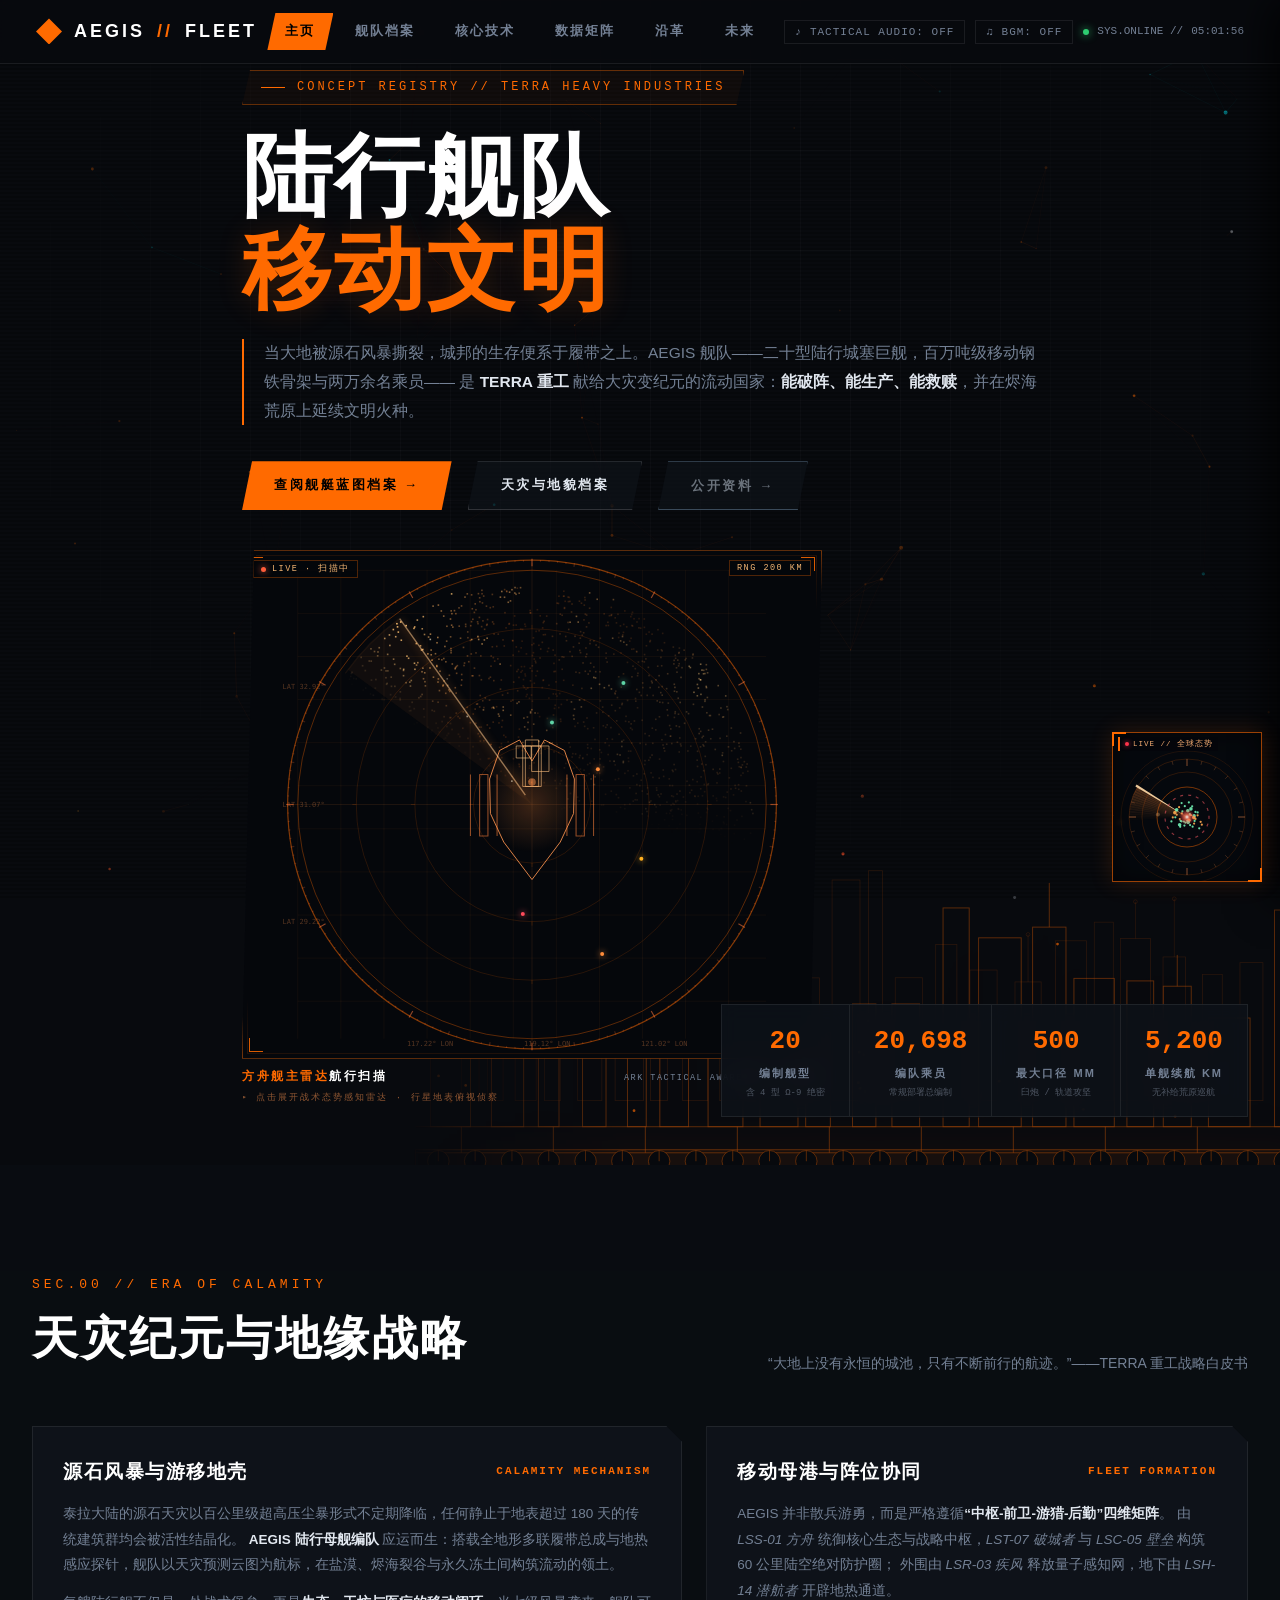
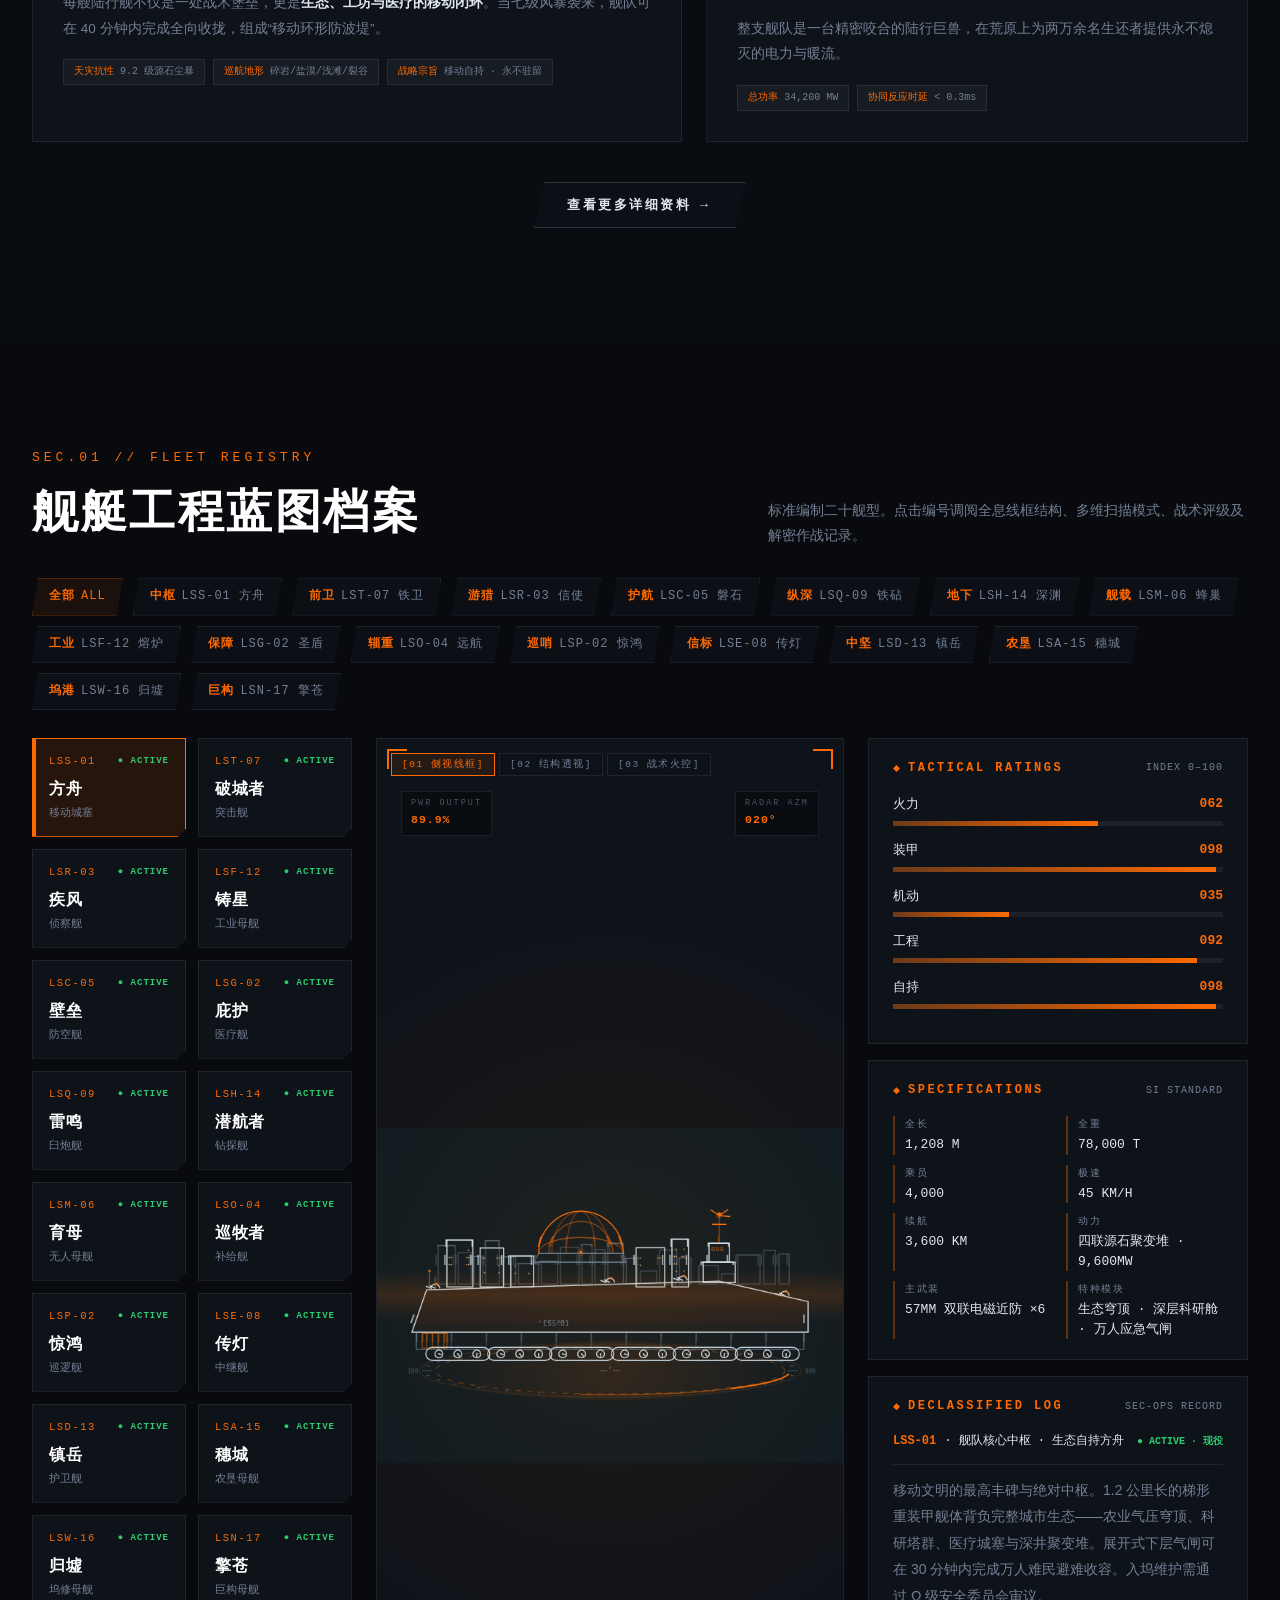
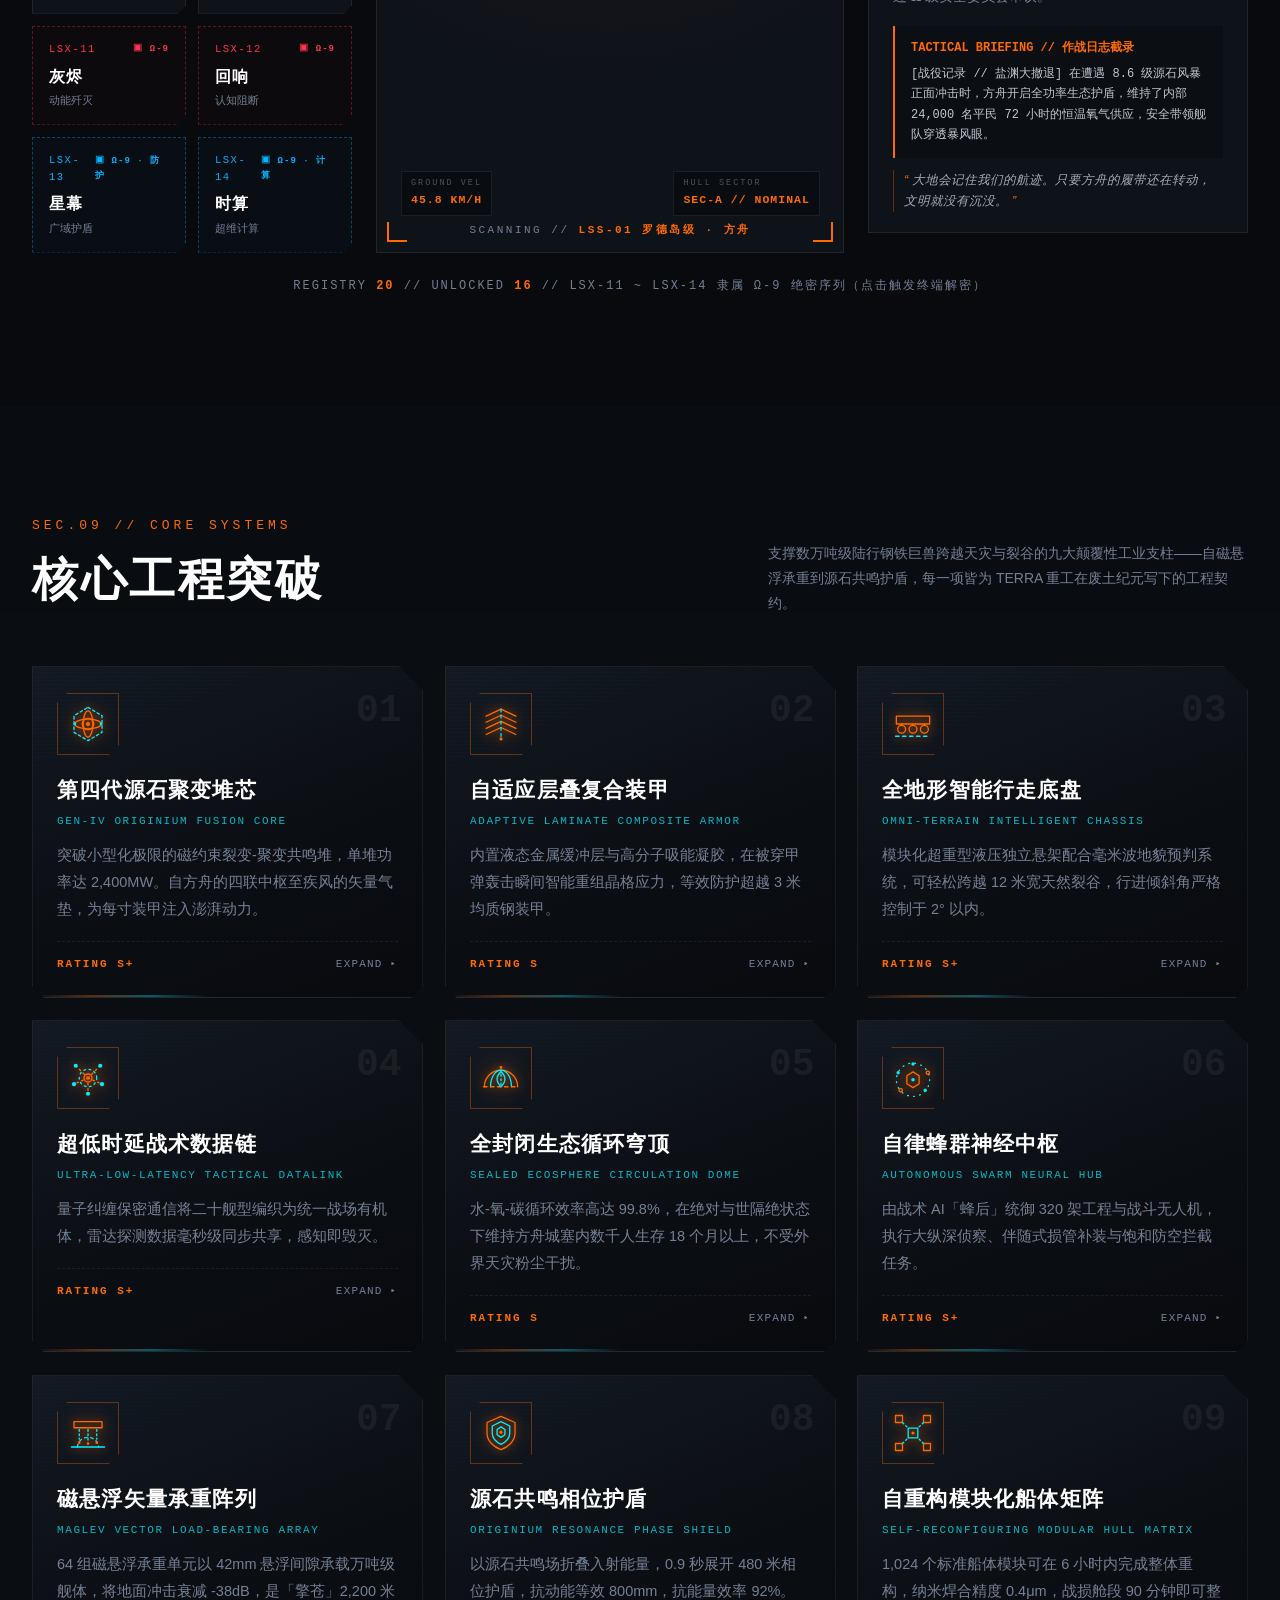
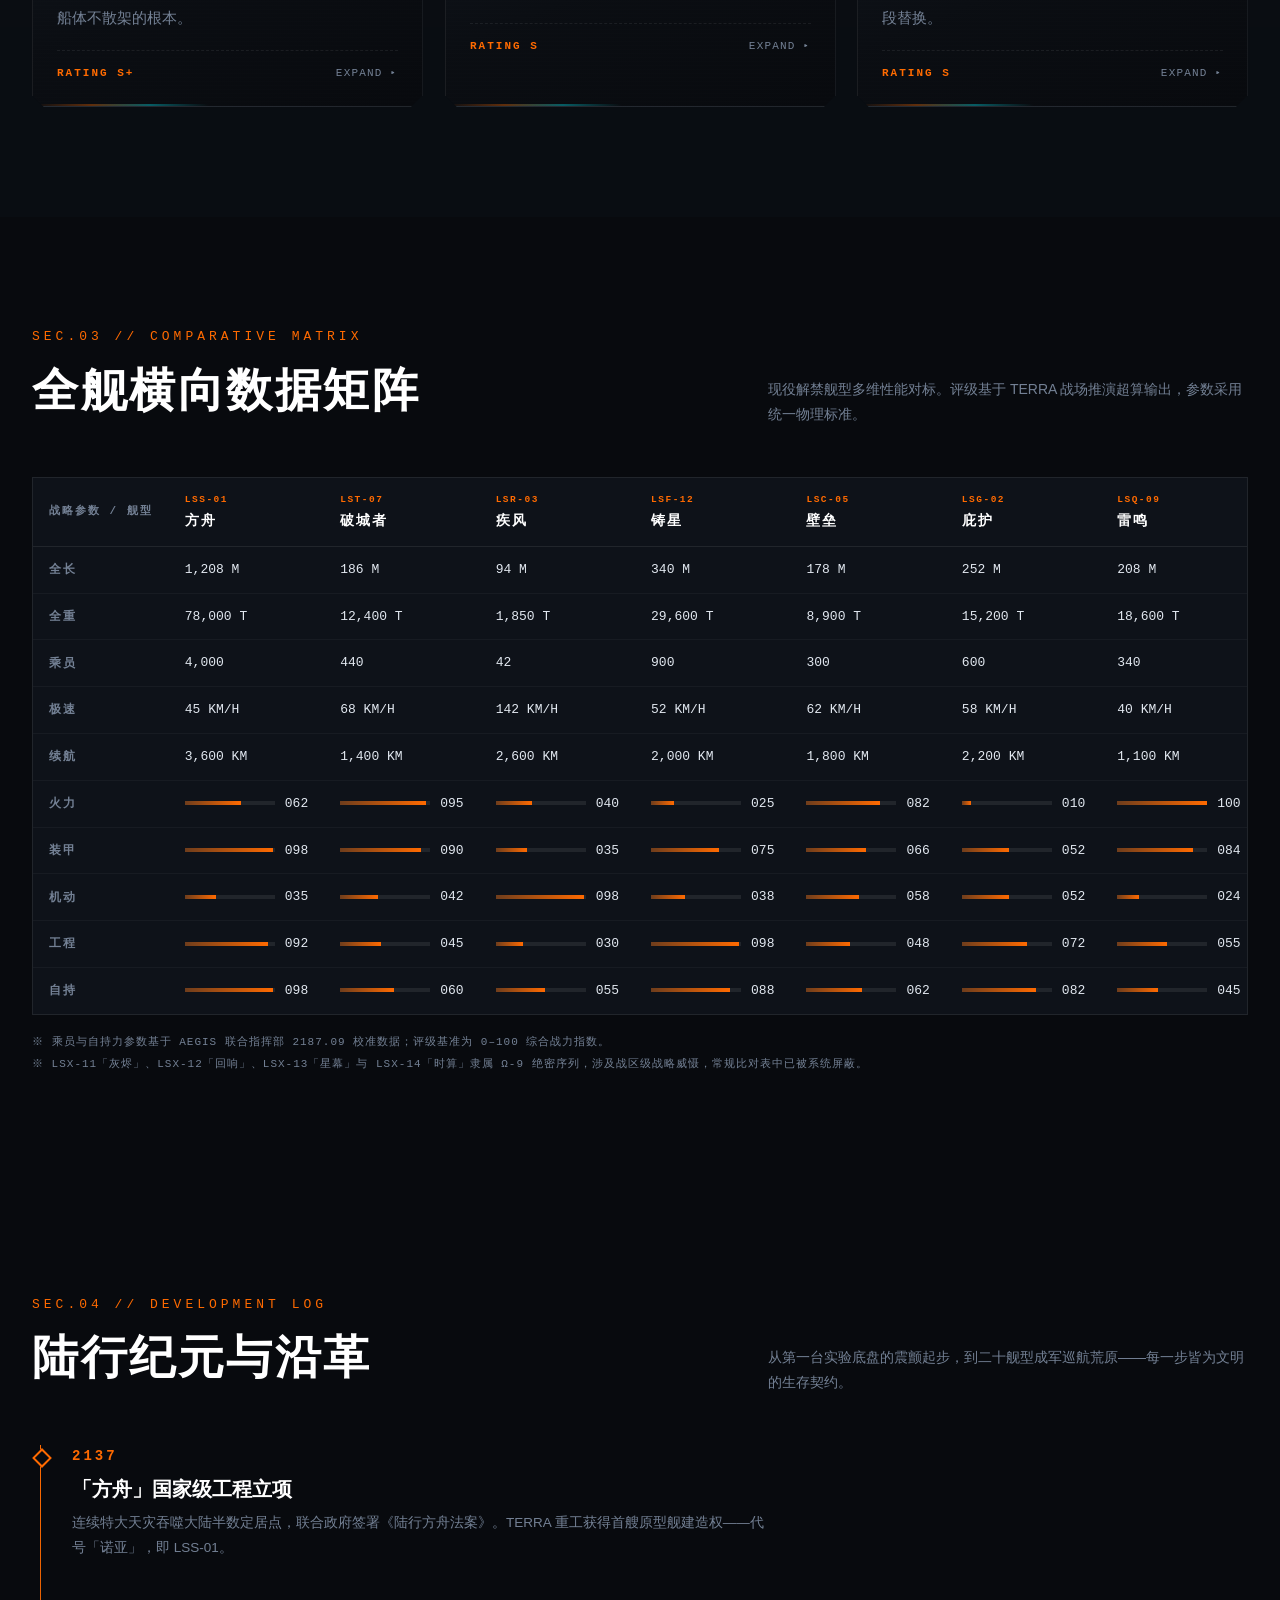
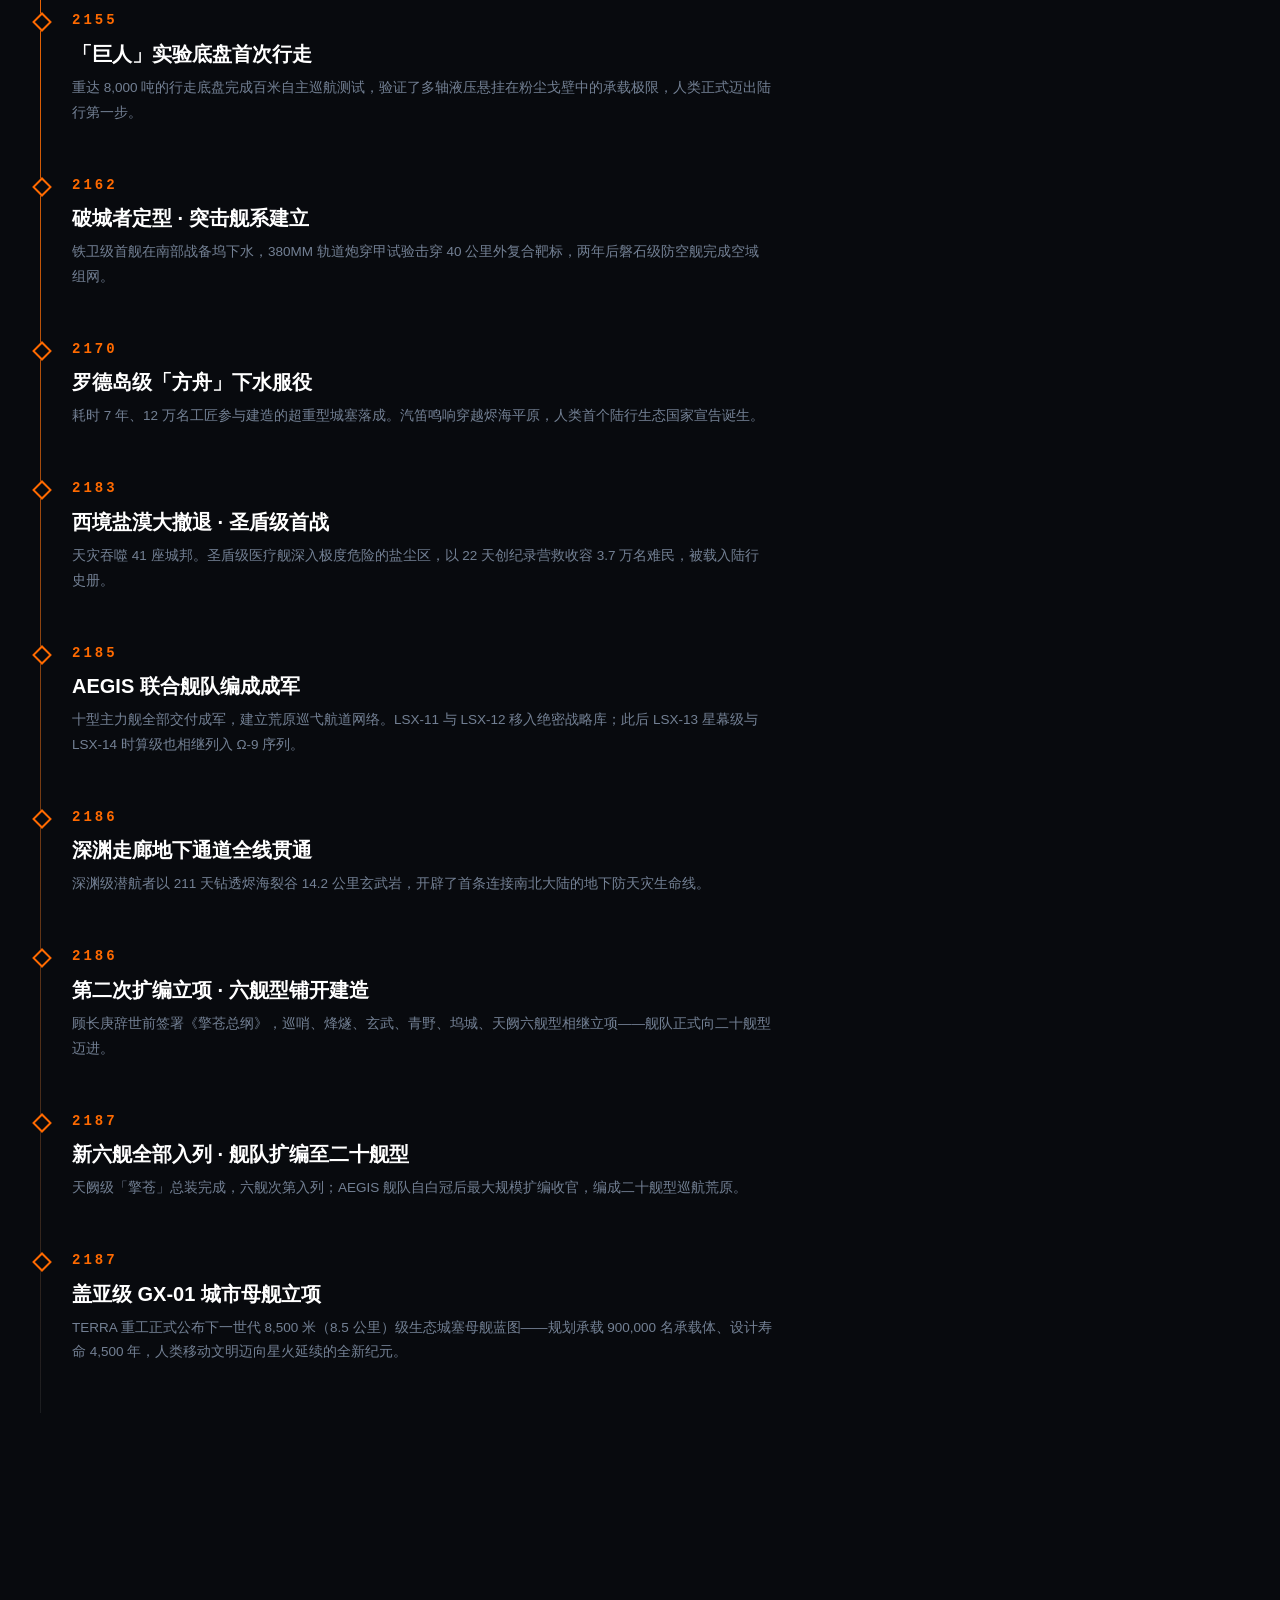
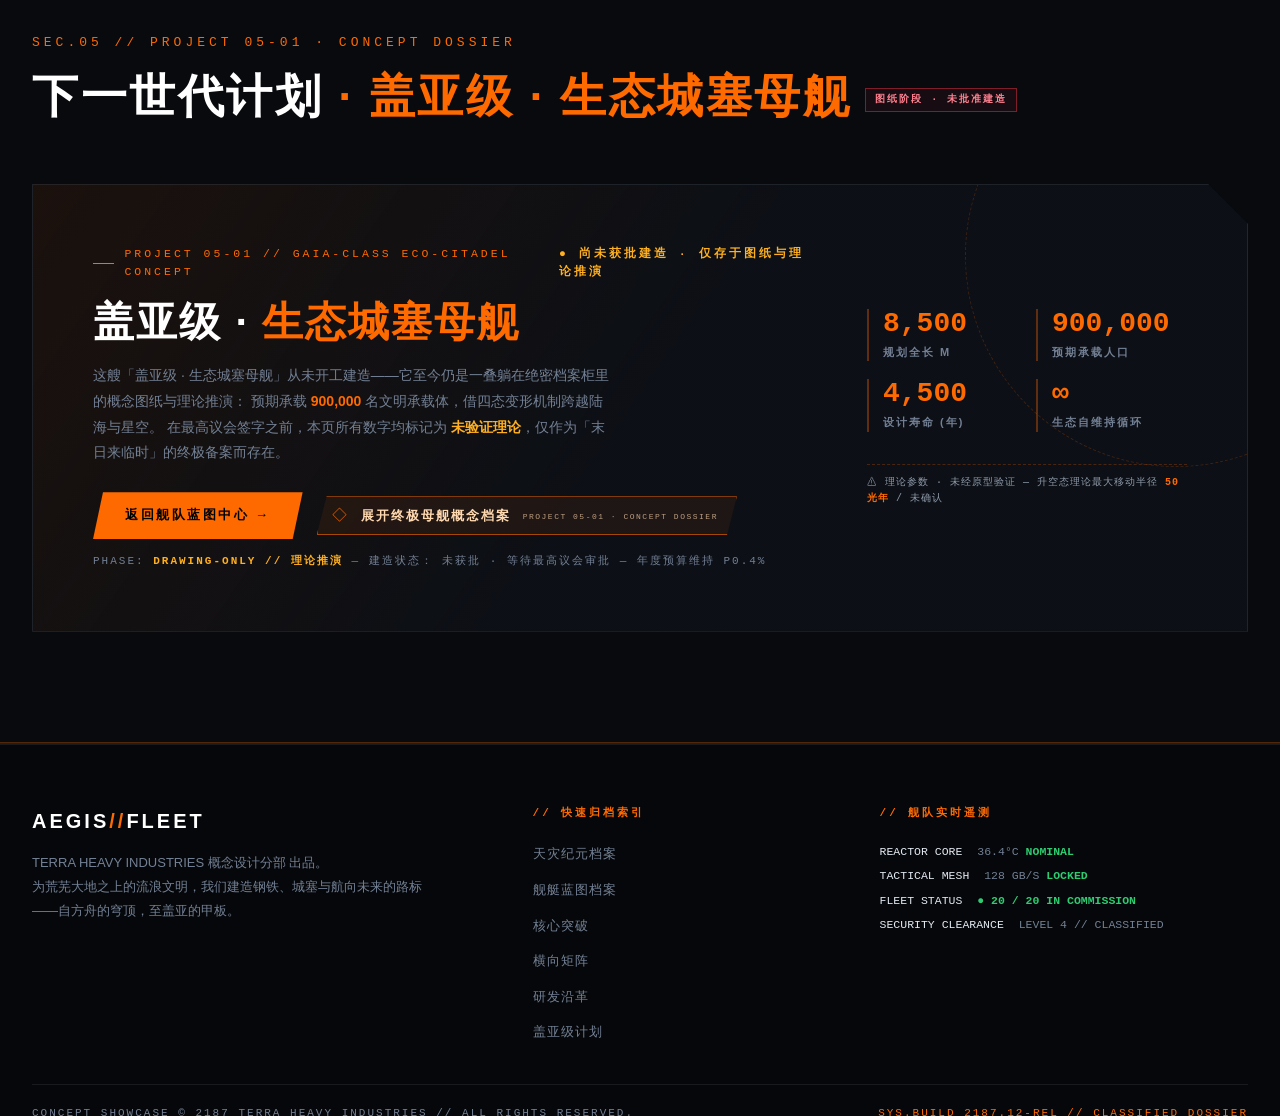
==== commit 4926c913: "Rename 陆行舰_v7_PROJECT05-01_SEC09.html to index.html" ====
--- a/style-a/index.html
+++ b/style-a/index.html
@@ -3,8 +3,12 @@
 <head>
 <meta charset="UTF-8">
 <meta name="viewport" content="width=device-width, initial-scale=1.0">
-<meta name="description" content="AEGIS FLEET // 陆行舰队概念档案 — 十二舰型移动城塞舰队的概念设定展示页:战术参数、结构扫描、研发沿革与世界观档案。">
+<meta name="description" content="AEGIS FLEET // 陆行舰队概念档案 — 二十舰型移动城塞舰队的概念设定展示页:战术参数、结构扫描、研发沿革与世界观档案。">
 <meta name="theme-color" content="#0a0c10">
+<meta name="color-scheme" content="dark">
+<meta property="og:type" content="website">
+<meta property="og:title" content="AEGIS FLEET // 陆行舰队概念档案">
+<meta property="og:description" content="二十舰型移动城塞舰队概念设定展示:战术参数、结构扫描、研发沿革与世界观档案。">
 <link rel="icon" href="data:image/svg+xml,%3Csvg xmlns='http://www.w3.org/2000/svg' viewBox='0 0 32 32'%3E%3Crect width='32' height='32' fill='%230a0c10'/%3E%3Cpath d='M16 3l13 13-13 13L3 16z' fill='%23ff6a00'/%3E%3C/svg%3E">
 <title>AEGIS FLEET // 陆行舰队概念档案 (CLASSIFIED // VER 3.0)</title>
 <link rel="preconnect" href="https://fonts.moonshotapis.com">
@@ -224,7 +228,7 @@
   background: rgba(14, 18, 25, .85); backdrop-filter: blur(10px);
 }
 .hstat:last-child { border-right: 1px solid var(--line); }
-.hstat .num { font-family: var(--mono); font-size: 26px; font-weight: 700; color: var(--ark-orange); }
+.hstat .num { font-family: var(--mono); font-size: 26px; font-weight: 700; color: var(--ark-orange); font-variant-numeric: tabular-nums; }
 .hstat .lbl { font-size: 11px; color: var(--text-dim); letter-spacing: 2px; margin-top: 3px; font-weight: 600; }
 .hstat .note { font-family: var(--mono); font-size: 9px; color: rgba(122,132,148,.6); margin-top: 3px; }
 
@@ -241,7 +245,7 @@
 @keyframes artBlink { 0%, 100% { opacity: .15; } 50% { opacity: 1; } }
 
 /* ========== 区块通用 ========== */
-section { padding: 110px 0; position: relative; }
+section { padding: 110px 0; position: relative; scroll-margin-top: 74px; }
 .sec-head { display: flex; align-items: flex-end; justify-content: space-between; margin-bottom: 50px; flex-wrap: wrap; gap: 20px; }
 .sec-title { font-size: clamp(30px, 3.8vw, 46px); font-weight: 700; letter-spacing: 2.5px; color: var(--text-bright); }
 .sec-title .idx {
@@ -316,6 +320,11 @@
 .ship-tab.locked .code { color: var(--ark-red); }
 .ship-tab.locked .st { color: var(--ark-red); }
 .ship-tab.locked:hover { background: rgba(255,51,75,.08); border-color: var(--ark-red); }
+/* Ω-9 绝密舰艇: LSX-13 / LSX-14 蓝色锁定样式 (防护 / 计算类) */
+.ship-tab.locked-blue { border-style: dashed; border-color: rgba(0,180,255,.35); background: rgba(10,20,30,.4); }
+.ship-tab.locked-blue .code { color: #00b4ff; }
+.ship-tab.locked-blue .st { color: #00b4ff; }
+.ship-tab.locked-blue:hover { background: rgba(0,180,255,.08); border-color: #00b4ff; }
 
 /* 展示台舞台 Canvas */
 .ship-stage {
@@ -842,37 +851,179 @@
   font-family: var(--mono); font-size: 12px; color: #5a627b;
 }
 
-/* ========== 卡片网格 ========== */
-.cards-grid { display: grid; grid-template-columns: repeat(auto-fit, minmax(320px, 1fr)); gap: 24px; }
-.tech-card {
-  background: var(--bg-panel); border: 1px solid var(--line);
-  padding: 32px 28px; position: relative; overflow: hidden;
-  transition: transform .15s ease-out, border-color .3s;
+/* ========== 核心工程卡片 · SEC.09 ========== */
+@property --p { syntax: '<number>'; inherits: false; initial-value: 0; }
+.cards-grid { display: grid; grid-template-columns: repeat(auto-fit, minmax(340px, 1fr)); gap: 22px; }
+.tcard {
+  position: relative; overflow: hidden; cursor: pointer;
+  background: linear-gradient(158deg, rgba(20,27,36,.94) 0%, rgba(11,14,19,.97) 58%, rgba(8,10,14,.99) 100%);
+  border: 1px solid var(--line);
+  padding: 26px 24px 24px;
+  clip-path: polygon(0 0, calc(100% - 24px) 0, 100% 24px, 100% calc(100% - 12px), calc(100% - 12px) 100%, 12px 100%, 0 calc(100% - 12px));
+  transition: transform .18s cubic-bezier(.2,.8,.2,1), border-color .35s, box-shadow .35s;
   transform-style: preserve-3d; will-change: transform;
-  clip-path: polygon(0 0, calc(100% - 18px) 0, 100% 18px, 100% 100%, 0 100%);
-}
-.tech-card::after {
-  content: ''; position: absolute; inset: 0;
-  background: radial-gradient(500px circle at var(--mx, 50%) var(--my, 50%), rgba(255,106,0,.08), transparent 40%);
-  opacity: 0; transition: opacity .3s; pointer-events: none;
-}
-.tech-card:hover::after { opacity: 1; }
-.tech-card:hover { border-color: var(--ark-orange-dim); }
-.card-icon {
-  width: 50px; height: 50px; margin-bottom: 20px;
-  display: flex; align-items: center; justify-content: center;
-  border: 1px solid var(--ark-orange-dim);
-  clip-path: polygon(8px 0, 100% 0, 100% calc(100% - 8px), calc(100% - 8px) 100%, 0 100%);
-  color: var(--ark-orange); font-size: 20px;
-  transition: all .3s;
-}
-.tech-card:hover .card-icon { background: var(--ark-orange); color: #000; box-shadow: 0 0 20px var(--ark-orange-dim); }
-.tech-card h3 { font-size: 19px; letter-spacing: 1.5px; margin-bottom: 10px; color: var(--text-bright); }
-.tech-card p { font-size: 13px; color: var(--text-dim); line-height: 1.8; }
-.card-num {
-  position: absolute; top: 18px; right: 22px;
-  font-family: var(--mono); font-size: 28px; font-weight: 700;
-  color: rgba(255,255,255,.05);
+  opacity: 0;
+}
+.tcard.in { opacity: 1; animation: cardIn .62s cubic-bezier(.16,1,.3,1); }
+@keyframes cardIn { from { opacity: 0; transform: translateY(26px); } to { opacity: 1; transform: translateY(0); } }
+.tcard:hover { border-color: var(--ark-orange-dim); box-shadow: 0 18px 50px -20px rgba(255,106,0,.35), inset 0 0 40px rgba(255,106,0,.04); }
+.tcard .scan { position: absolute; inset: 0; pointer-events: none; background: repeating-linear-gradient(0deg, rgba(255,255,255,.03) 0 1px, transparent 1px 4px); mix-blend-mode: overlay; }
+.tcard .spot { position: absolute; inset: 0; pointer-events: none; opacity: 0; transition: opacity .3s; background: radial-gradient(340px circle at var(--mx, 50%) var(--my, 50%), rgba(255,106,0,.13), transparent 62%); }
+.tcard:hover .spot { opacity: 1; }
+.tcard .conduit { position: absolute; left: 0; bottom: 0; height: 2px; width: 100%; background: linear-gradient(90deg, transparent, var(--ark-orange), var(--ark-cyan), transparent); background-size: 45% 100%; background-repeat: no-repeat; animation: conduitFlow 2.6s linear infinite; opacity: .35; transition: opacity .3s; }
+.tcard:hover .conduit { opacity: 1; }
+@keyframes conduitFlow { 0% { background-position: -45% 0; } 100% { background-position: 145% 0; } }
+.tcard .brk { position: absolute; width: 12px; height: 12px; border: 1px solid var(--ark-orange-dim); opacity: 0; transition: opacity .3s; }
+.tcard .brk.tl { top: 8px; left: 8px; border-right: 0; border-bottom: 0; }
+.tcard .brk.br { bottom: 8px; right: 8px; border-left: 0; border-top: 0; }
+.tcard:hover .brk { opacity: 1; }
+.tcard .card-num { position: absolute; top: 14px; right: 20px; font-family: var(--mono); font-size: 38px; font-weight: 700; color: rgba(255,255,255,.055); transition: color .3s; }
+.tcard:hover .card-num { color: rgba(255,106,0,.16); }
+.tcard .card-icon { position: relative; width: 62px; height: 62px; margin-bottom: 18px; display: grid; place-items: center; border: 1px solid var(--ark-orange-dim); background: radial-gradient(circle at 50% 50%, rgba(255,106,0,.09), transparent 70%); clip-path: polygon(10px 0, 100% 0, 100% calc(100% - 10px), calc(100% - 10px) 100%, 0 100%, 0 10px); transition: background .3s, border-color .3s; }
+.tcard:hover .card-icon { border-color: var(--ark-orange); background: radial-gradient(circle at 50% 50%, rgba(255,106,0,.2), transparent 72%); }
+.tcard .card-icon svg { width: 42px; height: 42px; fill: none; stroke: var(--ark-orange); stroke-width: 1.5; stroke-linecap: round; stroke-linejoin: round; color: var(--ark-orange); filter: drop-shadow(0 0 4px rgba(255,106,0,.55)); animation: icoBreathe 3.4s ease-in-out infinite, icoGlitch 7s steps(1) infinite; }
+.tcard:hover .card-icon svg { filter: drop-shadow(0 0 10px rgba(255,106,0,.95)) drop-shadow(0 0 20px rgba(255,106,0,.35)); }
+@keyframes icoBreathe { 0%, 100% { opacity: .82; } 50% { opacity: 1; } }
+@keyframes icoGlitch { 0%, 88%, 100% { transform: translate(0,0); } 89% { transform: translate(-2px,1px); } 90% { transform: translate(2px,-1px); } 91% { transform: translate(-1px,0); } 92% { transform: translate(1px,1px); } 93% { transform: translate(0,0); } }
+.tcard .card-icon svg .cy { stroke: var(--ark-cyan); }
+.tcard .card-icon svg .cyf { fill: var(--ark-cyan); stroke: none; }
+.tcard .card-icon svg .orf { fill: var(--ark-orange); stroke: none; }
+.tcard .card-icon svg .spin { transform-box: view-box; transform-origin: 24px 24px; animation: icoSpin 9s linear infinite; }
+.tcard .card-icon svg .spin-r { transform-box: view-box; transform-origin: 24px 24px; animation: icoSpin 6s linear infinite reverse; }
+@keyframes icoSpin { to { transform: rotate(360deg); } }
+.tcard .card-icon svg .dash { animation: icoDash 3s linear infinite; }
+@keyframes icoDash { to { stroke-dashoffset: -30; } }
+.tcard .card-icon svg .bob { animation: icoBob 2.4s ease-in-out infinite; }
+@keyframes icoBob { 0%, 100% { transform: translateY(0); } 50% { transform: translateY(-3px); } }
+.tcard h3 { font-size: 21px; font-weight: 700; letter-spacing: 1.2px; color: var(--text-bright); margin-bottom: 6px; }
+.tcard .en { display: block; font-family: var(--mono); font-size: 11px; letter-spacing: 1.6px; color: var(--ark-cyan); opacity: .75; margin-bottom: 12px; text-transform: uppercase; }
+.tcard p { font-size: 14.5px; color: var(--text-dim); line-height: 1.85; }
+.tcard .card-foot { display: flex; justify-content: space-between; align-items: center; margin-top: 18px; padding-top: 14px; border-top: 1px dashed rgba(255,255,255,.07); font-family: var(--mono); font-size: 11px; letter-spacing: 1.2px; color: var(--text-dim); }
+.tcard .card-foot .rate { color: var(--ark-orange); font-weight: 700; letter-spacing: 2px; }
+.tcard .card-foot .open { transition: color .3s; }
+.tcard:hover .card-foot .open { color: var(--ark-cyan); }
+
+/* ========== 全息投影弹窗 ========== */
+.holo { position: fixed; inset: 0; z-index: 12000; display: none; }
+.holo.on { display: grid; place-items: center; padding: 2vh 2vw; }
+.holo-bg { position: absolute; inset: 0; background: rgba(3,5,8,.9); backdrop-filter: blur(7px); -webkit-backdrop-filter: blur(7px); animation: holoFade .35s ease; }
+@keyframes holoFade { from { opacity: 0; } to { opacity: 1; } }
+#shParticles { position: absolute; inset: 0; pointer-events: none; overflow: hidden; }
+#shParticles span { position: absolute; left: 50%; top: 50%; width: 3px; height: 3px; border-radius: 50%; margin: -1.5px 0 0 -1.5px; background: var(--ark-orange); box-shadow: 0 0 9px var(--ark-orange); animation: holoConverge .75s cubic-bezier(.2,.8,.2,1) forwards; }
+@keyframes holoConverge { 0% { transform: translate(var(--tx), var(--ty)) scale(.35); opacity: 0; } 30% { opacity: 1; } 100% { transform: translate(0,0) scale(1.8); opacity: 0; } }
+.holo-frame { position: relative; width: min(1340px, 96vw); height: min(880px, 94vh); display: grid; grid-template-rows: auto 1fr auto; background: linear-gradient(180deg, rgba(14,18,25,.97), rgba(7,9,13,.99)); border: 1px solid var(--ark-orange-dim); box-shadow: 0 0 70px rgba(255,106,0,.14), inset 0 0 90px rgba(0,240,255,.035); clip-path: polygon(0 0, calc(100% - 30px) 0, 100% 30px, 100% 100%, 30px 100%, 0 calc(100% - 30px)); transform-origin: var(--ox, 50%) var(--oy, 50%); animation: holoIn .6s cubic-bezier(.16,1,.3,1); }
+@keyframes holoIn { from { opacity: 0; transform: scale(.78); filter: blur(12px) brightness(2); } to { opacity: 1; transform: scale(1); filter: none; } }
+.holo-frame::before { content: ''; position: absolute; inset: 0; pointer-events: none; z-index: 9; background: repeating-linear-gradient(0deg, rgba(0,240,255,.035) 0 1px, transparent 1px 3px); opacity: .38; }
+.holo-head { display: flex; align-items: center; gap: 18px; padding: 18px 26px; border-bottom: 1px solid var(--line); position: relative; z-index: 6; }
+.holo-id { font-family: var(--mono); font-size: 34px; font-weight: 700; color: var(--ark-orange); text-shadow: 0 0 18px rgba(255,106,0,.6); line-height: 1; }
+.holo-titles { flex: 1; min-width: 0; }
+.holo-titles h3 { font-size: 25px; font-weight: 700; letter-spacing: 1.4px; color: var(--text-bright); }
+.holo-titles .en { font-family: var(--mono); font-size: 12px; letter-spacing: 2.2px; color: var(--ark-cyan); opacity: .8; }
+.holo-badges { display: flex; gap: 8px; font-family: var(--mono); font-size: 11.5px; letter-spacing: 1.4px; }
+.holo-badges span { border: 1px solid var(--line-strong); padding: 4px 9px; color: var(--text-dim); }
+.holo-badges .hi { color: var(--ark-orange); border-color: var(--ark-orange-dim); }
+.holo-close { width: 38px; height: 38px; background: transparent; border: 1px solid var(--line-strong); color: var(--text-dim); font-family: var(--mono); font-size: 15px; cursor: pointer; transition: all .25s; clip-path: polygon(8px 0, 100% 0, 100% calc(100% - 8px), calc(100% - 8px) 100%, 0 100%, 0 8px); }
+.holo-close:hover { border-color: var(--ark-orange); color: var(--ark-orange); box-shadow: 0 0 16px rgba(255,106,0,.3); }
+.holo-body { display: grid; grid-template-columns: 302px 1fr 344px; gap: 0; min-height: 0; position: relative; z-index: 6; }
+.holo-col { padding: 20px 18px; display: flex; flex-direction: column; gap: 14px; overflow-y: auto; overflow-x: hidden; }
+.holo-col.left { border-right: 1px solid var(--line); }
+.holo-col.right { border-left: 1px solid var(--line); }
+.panel { border: 1px solid var(--line); background: rgba(255,255,255,.016); padding: 14px 14px 13px; display: flex; flex-direction: column; min-height: 0; flex: 1; }
+.panel > h5 { font-family: var(--mono); font-size: 11px; font-weight: 500; letter-spacing: 1.8px; color: var(--ark-orange); margin-bottom: 12px; display: flex; justify-content: space-between; align-items: baseline; gap: 8px; }
+.panel > h5 span { color: var(--text-dim); font-size: 11px; letter-spacing: 1.2px; font-weight: 400; }
+.viz-note { font-size: 12.5px; color: var(--text-dim); margin: -4px 0 11px; }
+.viz-body { display: flex; flex-direction: column; gap: 10px; min-height: 0; overflow-y: auto; flex: 1; }
+.viz-metrics { display: grid; grid-template-columns: 1fr 1fr; gap: 8px 16px; margin-top: 12px; padding-top: 12px; border-top: 1px solid var(--line); }
+.viz-metrics div { display: flex; justify-content: space-between; gap: 8px; }
+.viz-metrics span { font-size: 12px; color: var(--text-dim); }
+.viz-metrics b { font-family: var(--mono); font-size: 12.5px; color: var(--ark-orange); }
+/* 比例条 */
+.vz-row { display: grid; grid-template-columns: 1fr auto; gap: 4px 10px; align-items: baseline; }
+.vz-row .k { font-size: 13.5px; color: var(--text-main); }
+.vz-row .v { font-family: var(--mono); font-size: 13.5px; font-weight: 700; color: var(--ark-orange); }
+.vz-row .track { grid-column: 1 / -1; height: 8px; background: rgba(255,255,255,.07); overflow: hidden; }
+.vz-row .track i { display: block; height: 100%; width: 0; background: linear-gradient(90deg, rgba(0,240,255,.8), var(--ark-orange)); transition: width .9s cubic-bezier(.2,.8,.2,1); }
+/* 分层剖面 */
+.vz-layers { display: flex; flex-direction: column; gap: 5px; }
+.vz-layer { display: flex; justify-content: space-between; align-items: center; gap: 10px; border-left: 2px solid var(--ark-orange-dim); background: rgba(255,255,255,.025); padding: 8px 11px; }
+.vz-layer .ll { min-width: 0; }
+.vz-layer .lk { display: block; font-size: 13.5px; color: var(--text-main); }
+.vz-layer .ld { display: block; font-size: 11.5px; color: var(--text-dim); margin-top: 2px; }
+.vz-layer .lv { font-family: var(--mono); font-size: 13px; color: var(--ark-cyan); flex: 0 0 auto; }
+/* 柱状分布 */
+.vz-cols { display: flex; align-items: flex-end; gap: 7px; height: 138px; }
+.vz-col { flex: 1; display: flex; flex-direction: column; justify-content: flex-end; align-items: center; gap: 7px; height: 100%; }
+.vz-col .bar { width: 100%; height: 0; background: linear-gradient(180deg, var(--ark-orange), rgba(255,106,0,.18)); transition: height .9s cubic-bezier(.2,.8,.2,1); }
+.vz-col .lab { font-family: var(--mono); font-size: 10.5px; color: var(--text-dim); }
+/* 任务树 */
+.vz-node { border-left: 2px solid var(--ark-orange-dim); padding-left: 11px; }
+.vz-node .nk { display: flex; justify-content: space-between; align-items: baseline; font-size: 13.5px; color: var(--text-bright); }
+.vz-node .nk b { font-family: var(--mono); color: var(--ark-orange); font-size: 13px; }
+.vz-node .nd { font-size: 12px; color: var(--text-dim); margin-top: 3px; }
+.vz-node .ntrack { height: 5px; background: rgba(255,255,255,.07); margin-top: 7px; }
+.vz-node .ntrack i { display: block; height: 100%; width: 0; background: linear-gradient(90deg, var(--ark-cyan), var(--ark-orange)); transition: width .9s ease; }
+/* 时序 */
+.vz-seq { display: flex; height: 28px; overflow: hidden; border: 1px solid var(--line); }
+.vz-seq i { display: block; height: 100%; width: 0; transition: width .9s cubic-bezier(.2,.8,.2,1); border-right: 1px solid rgba(0,0,0,.45); }
+.vz-seq-legend { display: flex; flex-direction: column; gap: 7px; margin-top: 12px; }
+.vz-seq-legend div { display: flex; justify-content: space-between; gap: 10px; font-size: 13px; color: var(--text-main); }
+.vz-seq-legend div b { font-family: var(--mono); color: var(--ark-cyan); }
+/* SVG 图解 */
+.vz-svg { width: 100%; height: auto; display: block; }
+.vz-svg text { font-family: var(--mono); }
+.vz-svg .lbl { font-size: 10.5px; fill: #738094; }
+.vz-svg .val { font-size: 11.5px; fill: #ff6a00; font-weight: 700; }
+.vz-svg .ln { stroke: rgba(255,255,255,.18); stroke-width: 1; fill: none; }
+.vz-svg .lnO { stroke: rgba(255,106,0,.8); stroke-width: 1.5; fill: none; }
+.vz-svg .lnC { stroke: rgba(0,240,255,.6); stroke-width: 1.2; fill: none; }
+.vz-svg .dash { stroke-dasharray: 3 4; }
+.vz-svg .fillO { fill: rgba(255,106,0,.9); }
+.vz-svg .fillC { fill: rgba(0,240,255,.85); }
+.holo-stage { position: relative; display: grid; place-items: center; overflow: hidden; }
+.holo-stage canvas { position: absolute; inset: 0; width: 100%; height: 100%; display: block; }
+.stage-grid { position: absolute; inset: 0; pointer-events: none; background: linear-gradient(rgba(0,240,255,.05) 1px, transparent 1px) 0 0/40px 40px, linear-gradient(90deg, rgba(0,240,255,.05) 1px, transparent 1px) 0 0/40px 40px; mask-image: radial-gradient(circle at 50% 50%, #000 30%, transparent 78%); -webkit-mask-image: radial-gradient(circle at 50% 50%, #000 30%, transparent 78%); }
+.stage-sweep { position: absolute; left: 0; right: 0; height: 120px; pointer-events: none; background: linear-gradient(180deg, transparent, rgba(0,240,255,.09), transparent); animation: stageSweep 4.6s linear infinite; }
+@keyframes stageSweep { 0% { top: -120px; } 100% { top: 100%; } }
+.stage-hud { position: absolute; inset: 18px; pointer-events: none; font-family: var(--mono); font-size: 11px; letter-spacing: 1.4px; color: rgba(0,240,255,.5); }
+.stage-hud .c { position: absolute; width: 22px; height: 22px; border: 1px solid rgba(0,240,255,.35); }
+.stage-hud .c.tl { top: 0; left: 0; border-right: 0; border-bottom: 0; }
+.stage-hud .c.tr { top: 0; right: 0; border-left: 0; border-bottom: 0; }
+.stage-hud .c.bl { bottom: 0; left: 0; border-right: 0; border-top: 0; }
+.stage-hud .c.br { bottom: 0; right: 0; border-left: 0; border-top: 0; }
+.stage-hud .cap { position: absolute; bottom: 0; left: 50%; transform: translateX(-50%); white-space: nowrap; }
+.stage-hud .cap b { color: var(--ark-orange); }
+.stage-hud .vcap { position: absolute; top: 50%; left: 0; transform: rotate(-90deg) translateX(-50%); transform-origin: 0 0; white-space: nowrap; }
+.holo-foot { border-top: 1px solid var(--line); padding: 16px 26px 18px; display: grid; grid-template-columns: 1.12fr 1fr; gap: 30px; min-height: 0; position: relative; z-index: 6; }
+.arch-block h5 { font-family: var(--mono); font-size: 11px; letter-spacing: 2px; color: var(--ark-orange); margin-bottom: 10px; display: flex; align-items: center; gap: 8px; }
+.arch-block h5::after { content: ''; flex: 1; height: 1px; background: linear-gradient(90deg, var(--ark-orange-dim), transparent); }
+.arch-desc { font-size: 13.5px; color: #a9b4c4; line-height: 1.88; max-height: 108px; overflow: hidden; }
+.arch-desc .caret { display: inline-block; width: 7px; height: 13px; background: var(--ark-orange); vertical-align: -2px; margin-left: 2px; animation: caretBlink .9s steps(1) infinite; }
+@keyframes caretBlink { 50% { opacity: 0; } }
+.notes { list-style: none; display: flex; flex-direction: column; gap: 8px; max-height: 108px; overflow-y: auto; }
+.notes li { position: relative; padding-left: 17px; font-size: 13px; line-height: 1.65; color: #a9b4c4; }
+.notes li::before { content: ''; position: absolute; left: 2px; top: 7px; width: 6px; height: 6px; border: 1px solid var(--ark-orange); transform: rotate(45deg); }
+.holo-hint { position: absolute; bottom: -30px; left: 50%; transform: translateX(-50%); font-family: var(--mono); font-size: 11.5px; letter-spacing: 1.6px; color: var(--text-dim); white-space: nowrap; }
+.holo-hint b { color: var(--ark-orange); }
+.holo-kv { display: flex; flex-direction: column; overflow-y: auto; min-height: 0; flex: 1; }
+.holo-kv .kv { display: flex; justify-content: space-between; gap: 12px; padding: 7px 0; border-bottom: 1px dashed rgba(255,255,255,.06); }
+.holo-kv .kv:last-child { border-bottom: 0; }
+.holo-kv .kv span { font-size: 13px; color: var(--text-dim); flex: 0 0 auto; }
+.holo-kv .kv b { font-family: var(--mono); font-size: 13.5px; color: var(--text-bright); font-weight: 500; text-align: right; }
+.holo-kv .kv.deploy { border-top: 1px solid var(--line); border-bottom: 0; margin-top: 6px; padding-top: 12px; }
+.holo-kv .kv.deploy b { color: var(--ark-cyan); font-size: 12.5px; }
+@media (max-width: 1180px) {
+  .holo-body { grid-template-columns: 1fr; grid-template-rows: 1fr auto auto; overflow-y: auto; }
+  .holo-col.left { border-right: 0; border-bottom: 1px solid var(--line); }
+  .holo-col.right { border-left: 0; border-top: 1px solid var(--line); }
+  .holo-stage { min-height: 300px; }
+  .holo-foot { grid-template-columns: 1fr; }
+  .holo-frame { height: 94vh; }
+}
+@media (max-width: 640px) {
+  .holo-badges { display: none; }
+  .holo-id { font-size: 24px; }
+  .holo-titles h3 { font-size: 18px; }
+  .holo-foot { gap: 18px; }
 }
 
 /* ========== 数据矩阵 ========== */
@@ -1021,6 +1172,21 @@
 @media (pointer: coarse) {
   body { cursor: auto; }
   .cursor-dot, .cursor-ring { display: none; }
+}
+
+/* 键盘可达性: 统一焦点轮廓 */
+a:focus-visible, button:focus-visible, [tabindex]:focus-visible {
+  outline: 1px solid var(--ark-orange); outline-offset: 2px;
+}
+
+/* 尊重系统「减少动态效果」偏好 */
+@media (prefers-reduced-motion: reduce) {
+  *, *::before, *::after {
+    animation-duration: .01ms !important; animation-iteration-count: 1 !important;
+    transition-duration: .01ms !important;
+  }
+  html { scroll-behavior: auto; }
+  .scanlines { display: none; }
 }
 </style>
 </head>
@@ -1240,15 +1406,15 @@
 .tk-shell::before{content:'';position:absolute;inset:0;pointer-events:none;z-index:40;background:repeating-linear-gradient(0deg,rgba(0,0,0,.12) 0 1px,transparent 1px 3px);mix-blend-mode:overlay;}
 .tk-shell.glitching::after{content:'';position:absolute;inset:0;z-index:41;pointer-events:none;background:linear-gradient(90deg,transparent 30%,rgba(255,106,0,.05) 50%,transparent 70%);animation:tkgli 120ms steps(2) 4;}
 @keyframes tkgli{0%{transform:translateX(-8px)}50%{transform:translateX(9px)}100%{transform:none}}
-.tk-top{display:flex;align-items:center;gap:14px;padding:12px 18px 10px;border-bottom:1px solid rgba(255,106,0,.22);z-index:5;}
-.tk-title{font-size:15px;font-weight:700;letter-spacing:2.5px;color:var(--text-bright);white-space:nowrap;}
+.tk-top{display:flex;align-items:center;flex-wrap:wrap;gap:8px 14px;padding:12px 18px 10px;border-bottom:1px solid rgba(255,106,0,.22);z-index:5;}
+.tk-title{font-size:19px;font-weight:700;letter-spacing:2.5px;color:var(--text-bright);white-space:nowrap;}
 .tk-title .tk-ico{display:inline-block;width:8px;height:8px;background:var(--ark-orange);clip-path:polygon(50% 0,100% 50%,50% 100%,0 50%);margin-right:9px;box-shadow:0 0 10px var(--ark-orange);}
-.tk-title em{display:block;font-style:normal;font-family:var(--mono);font-size:8px;letter-spacing:2px;color:var(--text-dim);margin-top:2px;}
-.tk-topmid{display:flex;gap:8px;flex-wrap:wrap;margin-left:8px;}
-.tk-topmid .th{font-family:var(--mono);font-size:8.5px;letter-spacing:1px;color:#9aa6b6;border:1px solid var(--line);padding:3px 8px;white-space:nowrap;}
+.tk-title em{display:block;font-style:normal;font-family:var(--mono);font-size:11px;letter-spacing:2px;color:var(--text-dim);margin-top:3px;}
+.tk-topmid{display:flex;gap:8px;flex-wrap:wrap;margin-left:8px;align-items:center;}
+.tk-topmid .th{font-family:var(--mono);font-size:12px;letter-spacing:1px;color:#9aa6b6;border:1px solid var(--line);padding:4px 10px;white-space:nowrap;}
 .tk-topmid .th b{color:var(--ark-orange);font-weight:600;}
 .tk-topmid .th.warn b{color:#ffb020;}
-.tk-close{margin-left:auto;background:transparent;border:1px solid var(--line);color:var(--text-dim);font-family:var(--mono);font-size:10px;letter-spacing:2px;padding:8px 14px;cursor:pointer;transition:.25s;}
+.tk-close{margin-left:auto;background:transparent;border:1px solid var(--line);color:var(--text-dim);font-family:var(--mono);font-size:13px;letter-spacing:2px;padding:9px 16px;cursor:pointer;transition:.25s;}
 .tk-close:hover{color:#ff5c6e;border-color:rgba(255,92,110,.7);background:rgba(255,51,75,.06);}
 
 .tk-main{flex:1;min-height:0;display:grid;grid-template-columns:minmax(0,1fr) 336px;gap:12px;padding:12px;}
@@ -1257,11 +1423,11 @@
 .tk-radarbox{position:relative;justify-self:center;align-self:center;}
 .tk-radarbox canvas{display:block;width:100%;height:100%;background:#04060a;}
 .tk-radarbox .tk-corner{z-index:6;}
-.tk-radar-cap{position:absolute;left:0;right:0;bottom:-17px;display:flex;justify-content:space-between;font-family:var(--mono);font-size:8px;letter-spacing:2px;color:rgba(255,180,110,.6);pointer-events:none;z-index:6;}
+.tk-radar-cap{position:absolute;left:0;right:0;bottom:-20px;display:flex;justify-content:space-between;font-family:var(--mono);font-size:11.5px;letter-spacing:2px;color:rgba(255,180,110,.6);pointer-events:none;z-index:6;}
 .tk-logbox{border:1px solid var(--line);background:rgba(9,12,18,.9);min-height:0;}
-.tk-log-head{display:flex;justify-content:space-between;gap:10px;padding:5px 12px;border-bottom:1px solid var(--line);font-family:var(--mono);font-size:9px;letter-spacing:2px;color:var(--ark-orange);}
+.tk-log-head{display:flex;justify-content:space-between;gap:10px;padding:6px 13px;border-bottom:1px solid var(--line);font-family:var(--mono);font-size:12.5px;letter-spacing:2px;color:var(--ark-orange);}
 .tk-log-head span:last-child{color:#9aa6b6;}
-.tk-log{height:122px;overflow:hidden;padding:6px 12px 10px;font-family:var(--mono);font-size:9.5px;line-height:1.75;color:#a9b6c4;}
+.tk-log{height:150px;overflow:hidden;padding:8px 13px 12px;font-family:var(--mono);font-size:13px;line-height:1.75;color:#a9b6c4;}
 .tk-log div{white-space:nowrap;overflow:hidden;animation:tktype .5s steps(40) both;}
 .tk-log div.warn{color:#ffc966;}
 .tk-log div.bad{color:#ff8090;}
@@ -1270,36 +1436,36 @@
 
 .tk-rcol{min-height:0;display:flex;flex-direction:column;gap:10px;}
 .tk-panel{border:1px solid var(--line);background:rgba(10,13,19,.88);display:flex;flex-direction:column;min-height:0;}
-.tk-panel .tk-phead{display:flex;justify-content:space-between;gap:8px;padding:6px 11px;border-bottom:1px solid var(--line);font-family:var(--mono);font-size:9px;letter-spacing:2px;color:var(--ark-orange);flex:none;}
+.tk-panel .tk-phead{display:flex;justify-content:space-between;gap:8px;padding:7px 12px;border-bottom:1px solid var(--line);font-family:var(--mono);font-size:12.5px;letter-spacing:2px;color:var(--ark-orange);flex:none;}
 .tk-phead span{color:#7b8797;}
 .tk-tlist{list-style:none;margin:0;padding:4px 0;overflow-y:auto;flex:1;min-height:60px;}
-.tk-tlist li{display:flex;align-items:center;gap:8px;padding:4px 11px;font-family:var(--mono);font-size:9px;letter-spacing:1px;color:#c3cfdd;border-left:2px solid transparent;animation:tkrowin .3s ease both;}
+.tk-tlist li{display:flex;align-items:center;gap:8px;padding:6px 12px;font-family:var(--mono);font-size:12.5px;letter-spacing:1px;color:#c3cfdd;border-left:2px solid transparent;animation:tkrowin .3s ease both;}
 @keyframes tkrowin{from{opacity:0;transform:translateX(-8px)}to{opacity:1;transform:none}}
 .tk-tlist li .m{width:5px;height:5px;border-radius:50%;flex:none;}
 .tk-tlist li .t{color:#7b8797;}
-.tk-tlist li .c{margin-left:auto;font-size:8px;color:rgba(255,150,80,.8);}
+.tk-tlist li .c{margin-left:auto;font-size:11px;color:rgba(255,150,80,.8);}
 .tk-tlist li.threat{border-left-color:#ff4b5c;}
 .tk-tlist li.threat .m{background:#ff4b5c;box-shadow:0 0 6px #ff4b5c;}
 .tk-tlist li.unknown{border-left-color:#ffb020;}
 .tk-tlist li.unknown .m{background:#ffb020;}
 .tk-tlist li.base{border-left-color:#5fd4a6;}
 .tk-tlist li.base .m{background:#5fd4a6;}
-.tk-pempty{padding:14px 12px;font-family:var(--mono);font-size:9px;letter-spacing:1.5px;color:#5b6674;}
-.tk-telrow{display:flex;justify-content:space-between;gap:8px;padding:6px 11px;font-family:var(--mono);font-size:9px;letter-spacing:1px;color:#c3cfdd;border-bottom:1px solid rgba(255,255,255,.03);}
+.tk-pempty{padding:14px 12px;font-family:var(--mono);font-size:12.5px;letter-spacing:1.5px;color:#5b6674;}
+.tk-telrow{display:flex;justify-content:space-between;gap:8px;padding:7px 12px;font-family:var(--mono);font-size:12.5px;letter-spacing:1px;color:#c3cfdd;border-bottom:1px solid rgba(255,255,255,.03);}
 .tk-telrow span:first-child{color:#7b8797;}
 .tk-telrow .ok{color:#5fd4a6;}
 .tk-telrow .warn{color:#ffb020;}
 .tk-telrow .bad{color:#ff8090;}
-.tk-read{flex:1;min-height:60px;padding:8px 11px;font-family:var(--mono);font-size:9px;line-height:1.9;letter-spacing:1px;color:#9aa6b6;overflow-y:auto;}
+.tk-read{flex:1;min-height:60px;padding:9px 12px;font-family:var(--mono);font-size:12.5px;line-height:1.9;letter-spacing:1px;color:#9aa6b6;overflow-y:auto;}
 .tk-read b{color:var(--ark-orange);font-weight:600;}
-.tk-bot{border-top:1px solid rgba(255,106,0,.2);padding:6px 16px;font-family:var(--mono);font-size:8.5px;letter-spacing:2px;color:rgba(255,150,80,.6);display:flex;justify-content:space-between;gap:20px;z-index:5;}
+.tk-bot{border-top:1px solid rgba(255,106,0,.2);padding:7px 16px;font-family:var(--mono);font-size:12px;letter-spacing:2px;color:rgba(255,150,80,.6);display:flex;justify-content:space-between;gap:20px;z-index:5;}
 .tk-bot .tb-marquee{overflow:hidden;white-space:nowrap;flex:1;}
 .tk-bot .tk-track{display:inline-flex;white-space:nowrap;animation:tkmar 26s linear infinite;}
 .tk-bot .tb-marquee span{display:inline;}
 @keyframes tkmar{to{transform:translateX(-50%)}}
 
 @media (max-width:720px){
-  .tk-title{font-size:12px;letter-spacing:1px;}
+  .tk-title{font-size:15px;letter-spacing:1px;}
   .tk-top{gap:8px;padding:10px 12px;}
   .tk-topmid{display:none;}
   .tk-log{height:96px;}
@@ -1312,7 +1478,7 @@
     <div class="hero-tag">CONCEPT REGISTRY // TERRA HEAVY INDUSTRIES</div>
     <h1 class="glitch" id="glitchTitle" data-text="陆行舰队 移动文明">陆行舰队<br><span class="accent">移动文明</span></h1>
     <p class="hero-sub">
-      当大地被源石风暴撕裂，城邦的生存便系于履带之上。AEGIS 舰队——十二型陆行城塞巨舰，四万六千吨移动钢铁骨架与两万名乘员——
+      当大地被源石风暴撕裂，城邦的生存便系于履带之上。AEGIS 舰队——二十型陆行城塞巨舰，百万吨级移动钢铁骨架与两万余名乘员——
       是 <b>TERRA 重工</b> 献给大灾变纪元的流动国家：<b>能破阵、能生产、能救赎</b>，并在烬海荒原上延续文明火种。
     </p>
     <div class="hero-actions">
@@ -1338,7 +1504,7 @@
     </div>
   </div>
   <div class="hero-stats container" style="padding:0;">
-    <div class="hstat"><div class="num" data-key="ships">0</div><div class="lbl">编制舰型</div><div class="note">含 2 型 Ω-9 绝密</div></div>
+    <div class="hstat"><div class="num" data-key="ships">0</div><div class="lbl">编制舰型</div><div class="note">含 4 型 Ω-9 绝密</div></div>
     <div class="hstat"><div class="num" data-key="crew">0</div><div class="lbl">编队乘员</div><div class="note">常规部署总编制</div></div>
     <div class="hstat"><div class="num" data-key="gun">0</div><div class="lbl">最大口径 MM</div><div class="note">臼炮 / 轨道攻坚</div></div>
     <div class="hstat"><div class="num" data-key="range">0</div><div class="lbl">单舰续航 KM</div><div class="note">无补给荒原巡航</div></div>
@@ -1350,7 +1516,7 @@
 <div class="tk-overlay" id="tkOverlay" aria-hidden="true" role="dialog" aria-modal="true" aria-label="战术态势感知雷达操作台">
   <div class="tk-shell" id="tkShell">
     <div class="tk-top">
-      <div class="tk-title"><span class="tk-ico"></span>泰拉行走方舟 · 战术态势感知雷达<em>TACTICAL AWARENESS SCANNER // 载荷平台: 盖亚级 05-01 · 陆行 / 航海 / 部署 / 升空 四态通用</em></div>
+      <div class="tk-title"><span class="tk-ico"></span>泰拉行走方舟 · 战术态势感知雷达<em>TACTICAL AWARENESS SCANNER // 载荷平台: 方舟级 LSS-01 · 陆行态地表俯视侦察 · 最大有效半径 200 KM</em></div>
       <div class="tk-topmid">
         <span class="th">SWEEP <b id="tkHdg">000°</b></span>
         <span class="th">RANGE <b>200 KM</b></span>
@@ -2004,7 +2170,7 @@
   <div class="container">
     <div class="sec-head reveal">
       <h2 class="sec-title"><span class="idx">SEC.01 // FLEET REGISTRY</span>舰艇工程蓝图档案</h2>
-      <p class="sec-desc">标准编制十二舰型。点击编号调阅全息线框结构、多维扫描模式、战术评级及解密作战记录。</p>
+      <p class="sec-desc">标准编制二十舰型。点击编号调阅全息线框结构、多维扫描模式、战术评级及解密作战记录。</p>
     </div>
     
     <!-- 阵位过滤与战术芯片 -->
@@ -2033,7 +2199,7 @@
         <div class="hud hud-bl"><span class="hk">GROUND VEL</span><span class="hv" id="hVel">42.8 KM/H</span></div>
         <div class="hud hud-br"><span class="hk">HULL SECTOR</span><span class="hv" id="hAlt">SEC-A // NOMINAL</span></div>
         
-        <canvas id="shipCanvas" width="640" height="460" title="可按住鼠标或触屏拖动,微调全息偏航视角"></canvas>
+        <canvas id="shipCanvas" width="640" height="460" title="按住鼠标/触屏拖动: 微调视角 · 悬停预览滚轮: 缩放 (0.6x–2.6x) · 双击: 还原"></canvas>
         <div class="stage-label" id="stageLabel">SCANNING // <b>—</b></div>
       </div>
 
@@ -2056,7 +2222,7 @@
         </div>
       </div>
     </div>
-    <div class="reg-note">REGISTRY <b>12</b> // UNLOCKED <b>10</b> // LSX-11 · LSX-12 隶属 Ω-9 绝密序列（点击触发终端解密）</div>
+    <div class="reg-note">REGISTRY <b>20</b> // UNLOCKED <b>16</b> // LSX-11 ~ LSX-14 隶属 Ω-9 绝密序列（点击触发终端解密）</div>
   </div>
 </section>
 
@@ -2064,10 +2230,68 @@
 <section id="tech" style="background:rgba(14,18,25,.4);">
   <div class="container">
     <div class="sec-head reveal">
-      <h2 class="sec-title"><span class="idx">SEC.02 // CORE SYSTEMS</span>核心工程突破</h2>
-      <p class="sec-desc">支撑数万吨级陆行钢铁巨兽跨越天灾与裂谷的六大颠覆性工业支柱。</p>
+      <h2 class="sec-title"><span class="idx">SEC.09 // CORE SYSTEMS</span>核心工程突破</h2>
+      <p class="sec-desc">支撑数万吨级陆行钢铁巨兽跨越天灾与裂谷的九大颠覆性工业支柱——自磁悬浮承重到源石共鸣护盾，每一项皆为 TERRA 重工在废土纪元写下的工程契约。</p>
     </div>
     <div class="cards-grid" id="cardsGrid"></div>
+
+    <!-- SEC.09 全息投影 -->
+    <div class="holo" id="shHolo" aria-hidden="true">
+      <div class="holo-bg" id="shBg"></div>
+      <div id="shParticles"></div>
+
+      <div class="holo-frame" id="shFrame">
+        <div class="holo-head">
+          <div class="holo-id" id="shId">01</div>
+          <div class="holo-titles">
+            <h3 id="shCn">—</h3>
+            <span class="en" id="shEn">—</span>
+          </div>
+          <div class="holo-badges">
+            <span class="hi" id="shRate">S+</span>
+            <span id="shTag">—</span>
+          </div>
+          <button class="holo-close" id="shClose" title="关闭 (ESC)">✕</button>
+        </div>
+
+        <div class="holo-body">
+          <aside class="holo-col left">
+            <div class="panel">
+              <h5>TECHNICAL SPEC<span>技术参数</span></h5>
+              <div class="holo-kv" id="shSpec"></div>
+            </div>
+          </aside>
+
+          <div class="holo-stage">
+            <div class="stage-grid"></div>
+            <canvas id="shStageCv"></canvas>
+            <div class="stage-sweep"></div>
+            <div class="stage-hud">
+              <div class="c tl"></div><div class="c tr"></div><div class="c bl"></div><div class="c br"></div>
+              <div class="cap">HOLO-PROJECTION // <b id="shStageCap">WIREFRAME</b></div>
+              <div class="vcap">STRUCTURE VIEW · SCALE 1:200</div>
+            </div>
+          </div>
+
+          <aside class="holo-col right">
+            <div class="panel" id="shViz"></div>
+          </aside>
+        </div>
+
+        <div class="holo-foot">
+          <div class="arch-block">
+            <h5>DOSSIER // 深度档案</h5>
+            <p class="arch-desc" id="shDesc"></p>
+          </div>
+          <div class="arch-block">
+            <h5>ENGINEERING NOTES // 工程注解</h5>
+            <ul class="notes" id="shNotes"></ul>
+          </div>
+        </div>
+
+        <div class="holo-hint">◄ ► 切换工程 · <b>ESC</b> 收拢投影</div>
+      </div>
+    </div>
   </div>
 </section>
 
@@ -2083,7 +2307,7 @@
     </div>
     <div class="m-note">
       ※ 乘员与自持力参数基于 AEGIS 联合指挥部 2187.09 校准数据；评级基准为 0–100 综合战力指数。<br>
-      ※ LSX-11「灰烬」与 LSX-12「回响」涉及战区级战略威慑，常规比对表中已被系统屏蔽。
+      ※ LSX-11「灰烬」、LSX-12「回响」、LSX-13「星幕」与 LSX-14「时算」隶属 Ω-9 绝密序列，涉及战区级战略威慑，常规比对表中已被系统屏蔽。
     </div>
   </div>
 </section>
@@ -2093,7 +2317,7 @@
   <div class="container">
     <div class="sec-head reveal">
       <h2 class="sec-title"><span class="idx">SEC.04 // DEVELOPMENT LOG</span>陆行纪元与沿革</h2>
-      <p class="sec-desc">从第一台实验底盘的震颤起步，到十二舰型成军巡航荒原——每一步皆为文明的生存契约。</p>
+      <p class="sec-desc">从第一台实验底盘的震颤起步，到二十舰型成军巡航荒原——每一步皆为文明的生存契约。</p>
     </div>
     <div class="timeline" id="timeline"></div>
   </div>
@@ -2121,9 +2345,9 @@
         <div class="cta-meta">PHASE: <b class="amber">DRAWING-ONLY // 理论推演</b> — 建造状态： 未获批 · 等待最高议会审批 — 年度预算维持 P0.4%</div>
       </div>
       <div class="cta-right">
-        <div class="cta-num"><div class="n">2,400</div><div class="l">规划全长 M</div></div>
+        <div class="cta-num"><div class="n">8,500</div><div class="l">规划全长 M</div></div>
         <div class="cta-num"><div class="n">900,000</div><div class="l">预期承载人口</div></div>
-        <div class="cta-num"><div class="n">100</div><div class="l">设计寿命 (年)</div></div>
+        <div class="cta-num"><div class="n">4,500</div><div class="l">设计寿命 (年)</div></div>
         <div class="cta-num"><div class="n">∞</div><div class="l">生态自维持循环</div></div>
         <div class="cta-note">⚠ 理论参数 · 未经原型验证 — 升空态理论最大移动半径 <b>50 光年</b> / 未确认</div>
       </div>
@@ -2148,6 +2372,7 @@
 .cta-actions{display:flex;flex-wrap:wrap;align-items:center;gap:14px;margin:20px 0 14px}
 .cta-note{margin-top:14px;font-family:var(--mono);font-size:10px;letter-spacing:1px;color:#8f9aa9;border-top:1px dashed rgba(255,106,0,.25);padding-top:10px}
 .cta-note b{color:var(--ark-orange)}
+.cta-right .cta-note{grid-column:1 / -1}
 .px05-open{position:relative;display:inline-flex;align-items:center;gap:12px;background:rgba(255,106,0,.08);border:1px solid rgba(255,106,0,.6);color:#ffd9b0;font-family:var(--sans);padding:9px 18px 9px 14px;cursor:pointer;letter-spacing:2px;clip-path:polygon(10px 0,100% 0,calc(100% - 10px) 100%,0 100%);transition:all .25s;overflow:hidden;animation:px05openPulse 2.6s ease-in-out infinite}
 .px05-open:hover{background:var(--ark-orange);color:#000;animation:none;box-shadow:0 0 26px rgba(255,106,0,.45)}
 .px05-open .px05-open-ico{font-size:15px;color:var(--ark-orange);transition:.25s}
@@ -2385,8 +2610,8 @@
             <h5>核心预期参数 <span>THEORETICAL SPEC</span></h5>
             <div class="px05-param">
               <div><b>900,000</b>预期承载人口 PX</div>
-              <div><b>2,400 m</b>规划全长(理论)</div>
-              <div><b>100 yr</b>设计寿命</div>
+              <div><b>8,500 m</b>规划全长(理论)</div>
+              <div><b>4,500 yr</b>设计寿命</div>
               <div><b>∞</b>生态自维持循环</div>
               <div><b>50 ly</b>升空态最大移动半径</div>
               <div class="nope"><b class="red">未获批</b>建造状态 · 纯图纸</div>
@@ -2507,7 +2732,7 @@
  ico:'<svg viewBox="0 0 24 24"><circle cx="12" cy="14" r="6.5"/><path d="M12 2.5l2.6 3.6H9.4z"/><path d="M12 7.5v4m0 0l-2-2m2 2l2-2"/></svg>',
  desc:'激活理论性超空间跳跃引擎,整座文明被推离即将熄灭的恒星系——跨星域终极方舟。',
  sys:['超空间跳跃引擎(理论最大移动半径 50 光年)','跃迁环阵列 + 深空坐标基准站','再入 / 大气制动 / 近地停泊段','火种库:900,000 人口位 + 全基因档案'],
- bn:['跃迁拓扑稳定性:纯数学假设,零试验','奇点约束与冷却:无可行工程概念','深空坐标校准:超出已知天文台能力','生物 100 年世代航行的心理-社会模型缺失'],
+ bn:['跃迁拓扑稳定性:纯数学假设,零试验','奇点约束与冷却:无可行工程概念','深空坐标校准:超出已知天文台能力','生物跨 4,500 年世代航行的心理-社会模型缺失'],
  warn:'这是四个方案中最激进、验证度最低的一支——纯粹的「如果」之船。'}
 ];
 const M=Object.fromEntries(MODES.map(d=>[d.key,d]));
@@ -3047,14 +3272,14 @@
         <div class="foot-tele">
           <div><b>REACTOR CORE</b> 36.4°C <span class="ok">NOMINAL</span></div>
           <div><b>TACTICAL MESH</b> 128 GB/S <span class="ok">LOCKED</span></div>
-          <div><b>FLEET STATUS</b> <span class="ok">● 12 / 12 IN COMMISSION</span></div>
+          <div><b>FLEET STATUS</b> <span class="ok">● 20 / 20 IN COMMISSION</span></div>
           <div><b>SECURITY CLEARANCE</b> LEVEL 4 // CLASSIFIED</div>
         </div>
       </div>
     </div>
     <div class="foot-base">
       <div>CONCEPT SHOWCASE © 2187 TERRA HEAVY INDUSTRIES // ALL RIGHTS RESERVED.</div>
-      <div class="fb-right">SYS.BUILD 2187.10-REL // CLASSIFIED DOSSIER</div>
+      <div class="fb-right">SYS.BUILD 2187.12-REL // CLASSIFIED DOSSIER</div>
     </div>
   </div>
 </footer>
@@ -3077,26 +3302,211 @@
   } else {
     btn.textContent = '♪ TACTICAL AUDIO: OFF';
     btn.classList.remove('on');
-  }
-}
+    sfxHumOff();
+  }
+}
+/* ---------- SEC.09 高级音效合成引擎：分层合成 + 卷积混响 + 总线压缩 ---------- */
+let sfxBus = null, sfxMaster = null, sfxVerb = null, sfxHum = null;
+
+function sfxEnsure(){
+  if(!audioCtx) return false;
+  if(sfxBus) return true;
+  const ctx = audioCtx;
+
+  /* 主总线：增益 → 压缩器（胶合）→ 输出 */
+  sfxMaster = ctx.createGain(); sfxMaster.gain.value = 0.85;
+  const comp = ctx.createDynamicsCompressor();
+  comp.threshold.value = -20; comp.knee.value = 24; comp.ratio.value = 3.2;
+  comp.attack.value = 0.004; comp.release.value = 0.24;
+  sfxMaster.connect(comp); comp.connect(ctx.destination);
+
+  sfxBus = ctx.createGain(); sfxBus.gain.value = 1; sfxBus.connect(sfxMaster);
+
+  /* 程序生成脉冲响应：板式混响质感 */
+  const sec = 2.6, len = Math.floor(ctx.sampleRate * sec);
+  const ir = ctx.createBuffer(2, len, ctx.sampleRate);
+  for(let ch=0; ch<2; ch++){
+    const d = ir.getChannelData(ch);
+    for(let i=0;i<len;i++){
+      const k = i/len;
+      const onset = 1 - Math.exp(-i/(ctx.sampleRate*0.005));
+      d[i] = (Math.random()*2-1) * Math.pow(1-k, 3.4) * onset;
+    }
+  }
+  sfxVerb = ctx.createConvolver(); sfxVerb.buffer = ir;
+  const vLP = ctx.createBiquadFilter(); vLP.type='lowpass'; vLP.frequency.value = 4200;
+  const vGain = ctx.createGain(); vGain.gain.value = 0.5;
+  sfxVerb.connect(vLP); vLP.connect(vGain); vGain.connect(sfxMaster);
+  return true;
+}
+function sfxSend(node, amount){
+  if(!sfxVerb || !amount) return;
+  const g = audioCtx.createGain(); g.gain.value = amount;
+  node.connect(g); g.connect(sfxVerb);
+}
+function sfxPan(x){
+  const p = audioCtx.createStereoPanner();
+  p.pan.value = Math.max(-1, Math.min(1, x||0));
+  return p;
+}
+/* 分层振荡器 */
+function sfxTone(o){
+  if(!sfxEnsure()) return;
+  const ctx = audioCtx, t0 = ctx.currentTime + (o.t||0), dur = o.dur||0.3;
+  const osc = ctx.createOscillator(); osc.type = o.type||'sine';
+  osc.frequency.setValueAtTime(o.freq, t0);
+  if(o.freqEnd) osc.frequency.exponentialRampToValueAtTime(Math.max(1, o.freqEnd), t0+dur);
+  const g = ctx.createGain();
+  const peak = o.gain!==undefined? o.gain : 0.08;
+  const atk = o.atk!==undefined? o.atk : 0.006;
+  g.gain.setValueAtTime(0.0001, t0);
+  g.gain.exponentialRampToValueAtTime(peak, t0+atk);
+  g.gain.exponentialRampToValueAtTime(0.0001, t0+dur);
+  let node = osc;
+  if(o.filter){
+    const f = ctx.createBiquadFilter();
+    f.type = o.filter.type||'lowpass';
+    f.frequency.setValueAtTime(o.filter.freq, t0);
+    if(o.filter.freqEnd) f.frequency.exponentialRampToValueAtTime(Math.max(20, o.filter.freqEnd), t0+dur);
+    f.Q.value = o.filter.q||0.8;
+    node.connect(f); node = f;
+  }
+  node.connect(g);
+  const p = sfxPan(o.pan||0); g.connect(p); p.connect(sfxBus);
+  sfxSend(g, o.verb||0);
+  osc.start(t0); osc.stop(t0+dur+0.06);
+}
+/* 噪声层（气流 / 冲击） */
+function sfxNoise(o){
+  if(!sfxEnsure()) return;
+  const ctx = audioCtx, t0 = ctx.currentTime + (o.t||0), dur = o.dur||0.4;
+  const src = ctx.createBufferSource();
+  src.buffer = makeNoiseBuffer(ctx, dur+0.08);
+  const f = ctx.createBiquadFilter();
+  f.type = o.type||'bandpass';
+  f.frequency.setValueAtTime(o.freq, t0);
+  if(o.freqEnd) f.frequency.exponentialRampToValueAtTime(Math.max(20, o.freqEnd), t0+dur);
+  f.Q.value = o.q||1.0;
+  const g = ctx.createGain();
+  const peak = o.gain!==undefined? o.gain : 0.06;
+  g.gain.setValueAtTime(0.0001, t0);
+  g.gain.exponentialRampToValueAtTime(peak, t0+(o.atk||0.03));
+  g.gain.exponentialRampToValueAtTime(0.0001, t0+dur);
+  src.connect(f); f.connect(g);
+  const p = sfxPan(o.pan||0); g.connect(p); p.connect(sfxBus);
+  sfxSend(g, o.verb||0);
+  src.start(t0); src.stop(t0+dur+0.08);
+}
+/* FM 钟（水晶质感） */
+function sfxBell(freq, t, gain, pan, verb){
+  if(!sfxEnsure()) return;
+  const ctx = audioCtx, t0 = ctx.currentTime + t;
+  const car = ctx.createOscillator(); car.type='sine'; car.frequency.value = freq;
+  const mod = ctx.createOscillator(); mod.type='sine'; mod.frequency.value = freq*2.76;
+  const modG = ctx.createGain();
+  modG.gain.setValueAtTime(freq*2.4, t0);
+  modG.gain.exponentialRampToValueAtTime(1, t0+1.6);
+  mod.connect(modG); modG.connect(car.frequency);
+  const g = ctx.createGain();
+  g.gain.setValueAtTime(0.0001, t0);
+  g.gain.exponentialRampToValueAtTime(gain, t0+0.008);
+  g.gain.exponentialRampToValueAtTime(0.0001, t0+1.8);
+  car.connect(g);
+  const p = sfxPan(pan||0); g.connect(p); p.connect(sfxBus);
+  sfxSend(g, verb||0.5);
+  car.start(t0); mod.start(t0);
+  car.stop(t0+1.9); mod.stop(t0+1.9);
+}
+/* ---- 场景音效 ---- */
+function sfxHoloOpen(){
+  if(!audioEnabled || !audioCtx) return;
+  sfxTone({freq:130, freqEnd:38, type:'sine', dur:0.6, gain:0.42, atk:0.012});
+  sfxTone({freq:150, freqEnd:1600, type:'sawtooth', dur:0.34, gain:0.085, atk:0.02, pan:-0.15, verb:0.18,
+           filter:{type:'lowpass', freq:320, freqEnd:7200, q:0.9}});
+  sfxNoise({freq:260, freqEnd:5200, dur:0.5, gain:0.07, q:1.1, atk:0.08, pan:0.2, verb:0.3, t:0.02});
+  sfxBell(1568, 0.13, 0.13, 0.18, 0.6);
+  sfxTone({freq:2400, type:'square', dur:0.035, gain:0.045, atk:0.002, t:0.30,
+           filter:{type:'highpass', freq:1400}});
+}
+function sfxHoloClose(){
+  if(!audioEnabled || !audioCtx) return;
+  sfxTone({freq:1300, freqEnd:150, type:'sawtooth', dur:0.34, gain:0.08, atk:0.01, pan:0.1, verb:0.15,
+           filter:{type:'lowpass', freq:6000, freqEnd:280, q:0.9}});
+  sfxTone({freq:96, freqEnd:32, type:'sine', dur:0.5, gain:0.34, atk:0.008, t:0.05});
+  sfxBell(1245, 0.06, 0.085, -0.15, 0.5);
+  sfxNoise({freq:3800, freqEnd:400, dur:0.4, gain:0.045, q:0.9, atk:0.01, t:0.16, verb:0.35});
+}
+function sfxHoloSwitch(){
+  if(!audioEnabled || !audioCtx) return;
+  sfxTone({freq:760, freqEnd:1180, type:'triangle', dur:0.11, gain:0.06, atk:0.004, verb:0.25});
+  sfxNoise({freq:3200, dur:0.04, gain:0.03, q:7, atk:0.002});
+}
+function sfxHover(){
+  if(!audioEnabled || !audioCtx) return;
+  sfxNoise({freq:2600, dur:0.05, gain:0.013, q:9, atk:0.004, pan:0.12});
+}
+/* ---- 全息环境底噪（弹窗开启时） ---- */
+function sfxHumOn(){
+  if(!audioEnabled || !audioCtx || sfxHum) return;
+  if(!sfxEnsure()) return;
+  const ctx = audioCtx, t0 = ctx.currentTime;
+  const g = ctx.createGain();
+  g.gain.setValueAtTime(0.0001, t0);
+  g.gain.exponentialRampToValueAtTime(0.016, t0+1.1);
+  const lp = ctx.createBiquadFilter(); lp.type='lowpass'; lp.frequency.value=240;
+  const o1 = ctx.createOscillator(); o1.type='triangle'; o1.frequency.value=55;
+  const o2 = ctx.createOscillator(); o2.type='triangle'; o2.frequency.value=55.4;
+  const lfo = ctx.createOscillator(); lfo.type='sine'; lfo.frequency.value=0.07;
+  const lfoG = ctx.createGain(); lfoG.gain.value=0.006;
+  lfo.connect(lfoG); lfoG.connect(g.gain);
+  o1.connect(lp); o2.connect(lp); lp.connect(g); g.connect(sfxMaster);
+  sfxSend(g, 0.35);
+
+  const air = ctx.createBufferSource(); air.buffer = makeNoiseBuffer(ctx, 4); air.loop = true;
+  const hp = ctx.createBiquadFilter(); hp.type='highpass'; hp.frequency.value=5200;
+  const ag = ctx.createGain();
+  ag.gain.setValueAtTime(0.0001, t0);
+  ag.gain.exponentialRampToValueAtTime(0.005, t0+1.4);
+  air.connect(hp); hp.connect(ag); ag.connect(sfxMaster);
+
+  o1.start(t0); o2.start(t0); lfo.start(t0); air.start(t0);
+  sfxHum = {g, ag, nodes:[o1, o2, lfo, air]};
+}
+function sfxHumOff(){
+  if(!sfxHum || !audioCtx) return;
+  const ctx = audioCtx, t0 = ctx.currentTime, h = sfxHum;
+  sfxHum = null;
+  try{
+    h.g.gain.cancelScheduledValues(t0);
+    h.g.gain.setValueAtTime(Math.max(h.g.gain.value, 0.0001), t0);
+    h.g.gain.exponentialRampToValueAtTime(0.0001, t0+0.45);
+    h.ag.gain.cancelScheduledValues(t0);
+    h.ag.gain.setValueAtTime(Math.max(h.ag.gain.value, 0.0001), t0);
+    h.ag.gain.exponentialRampToValueAtTime(0.0001, t0+0.45);
+    h.nodes.forEach(n=>{ try{ n.stop(t0+0.5); }catch(e){} });
+  }catch(e){}
+}
+/* ---- 向后兼容的旧接口（已升级为分层合成） ---- */
 function playTone(freq, duration, type='sine', gainVal=0.08){
   if(!audioEnabled || !audioCtx) return;
-  try {
-    const osc = audioCtx.createOscillator();
-    const gain = audioCtx.createGain();
-    osc.type = type;
-    osc.frequency.setValueAtTime(freq, audioCtx.currentTime);
-    gain.gain.setValueAtTime(gainVal, audioCtx.currentTime);
-    gain.gain.exponentialRampToValueAtTime(0.0001, audioCtx.currentTime + duration);
-    osc.connect(gain);
-    gain.connect(audioCtx.destination);
-    osc.start();
-    osc.stop(audioCtx.currentTime + duration);
-  }catch(e){}
-}
-function playTacticalBeep(){ playTone(880, 0.05, 'triangle', 0.05); }
-function playSwitchSound(){ playTone(440, 0.08, 'sawtooth', 0.03); setTimeout(()=> playTone(880, 0.06, 'sine', 0.04), 40); }
-function playDenySound(){ playTone(150, 0.25, 'sawtooth', 0.1); setTimeout(()=> playTone(120, 0.3, 'sawtooth', 0.1), 120); }
+  sfxTone({freq, type, dur:duration, gain:gainVal, atk:0.004, verb:0.12});
+}
+function playTacticalBeep(){
+  if(!audioEnabled || !audioCtx) return;
+  sfxTone({freq:1320, freqEnd:990, type:'sine', dur:0.09, gain:0.055, atk:0.003, verb:0.2});
+  sfxTone({freq:2640, type:'sine', dur:0.05, gain:0.012, atk:0.002});
+}
+function playSwitchSound(){
+  if(!audioEnabled || !audioCtx) return;
+  sfxTone({freq:620, freqEnd:1240, type:'triangle', dur:0.13, gain:0.05, atk:0.004, verb:0.25});
+  sfxNoise({freq:2800, dur:0.045, gain:0.02, q:6, atk:0.002});
+}
+function playDenySound(){
+  if(!audioEnabled || !audioCtx) return;
+  sfxTone({freq:150, freqEnd:110, type:'sawtooth', dur:0.28, gain:0.09, atk:0.006,
+           filter:{type:'lowpass', freq:900, q:1}});
+  sfxTone({freq:118, freqEnd:88, type:'sine', dur:0.34, gain:0.1, atk:0.008, t:0.12});
+}
 
 /* ================= 生成式 BGM 引擎 (Web Audio API · 纯程序合成) ================= */
 const bgmState = { on:false, master:null, timers:[], stops:[], chordIdx:0 };
@@ -3263,7 +3673,7 @@
 });
 
 /* 悬停高亮:事件委托 (覆盖动态生成的元素) */
-const HOVERABLE = 'a, button, .ship-tab, .tech-card, .btn, .chip, .mode-btn, .kv-item, .modal-close';
+const HOVERABLE = 'a, button, .ship-tab, .tech-card, .tcard, .btn, .chip, .mode-btn, .kv-item, .modal-close, .holo-close';
 document.addEventListener('mouseover', e=>{
   if(e.target.closest && e.target.closest(HOVERABLE)){
     if(!cRingEl.classList.contains('hovering')){
@@ -3395,15 +3805,20 @@
 }
 
 /* ================= 加载屏 ================= */
-let pct = 0;
+let pct = 0, loaderDone = false;
+function finishLoader(){
+  if(loaderDone) return; loaderDone = true;
+  clearInterval(loadInt);
+  document.getElementById('loadPct').textContent = 'SYS.ONLINE 100%';
+  setTimeout(()=> document.getElementById('loader').classList.add('done'), 220);
+}
 const loadInt = setInterval(()=>{
   pct = Math.min(100, pct + Math.random()*16);
   document.getElementById('loadPct').textContent = 'SYS.INITIALIZING ' + (pct|0)+'%';
-  if(pct>=100){
-    clearInterval(loadInt);
-    setTimeout(()=> document.getElementById('loader').classList.add('done'), 200);
-  }
+  if(pct>=100) finishLoader();
 }, 80);
+/* 兜底: 页面 load 后进度条若仍未走完(如后台标签页被节流), 直接收尾 */
+addEventListener('load', ()=> setTimeout(finishLoader, 900));
 
 /* ================= 时钟 ================= */
 setInterval(()=>{
@@ -3417,7 +3832,7 @@
   setTimeout(()=> gTitle.classList.remove('glitching'), 350);
 }, 4500);
 
-/* ================= 舰队数据体系 (十二舰型 · 十型现役 + 两型绝密) ================= */
+/* ================= 舰队数据体系 (二十舰型 · 16 常规现役 + 4 型 Ω-9 绝密) ================= */
 const ships = [
   {
     code:'LSS-01', fam:'罗德岛级', alias:'方舟', name:'罗德岛级 · 方舟', cls:'超重型移动城塞', tabCls:'移动城塞',
@@ -3427,7 +3842,7 @@
     log:'[战役记录 // 盐渊大撤退] 在遭遇 8.6 级源石风暴正面冲击时，方舟开启全功率生态护盾，维持了内部 24,000 名平民 72 小时的恒温氧气供应，安全带领舰队穿透暴风眼。',
     q:'大地会记住我们的航迹。只要方舟的履带还在转动，文明就没有沉没。',
     stats:{火力:62, 装甲:98, 机动:35, 工程:92, 自持:98},
-    kv:{全长:'1,208 M', 全重:'78,000 T', 乘员:'2,000', 极速:'45 KM/H', 续航:'3,600 KM', 动力:'四联源石聚变堆 · 9,600MW', 主武装:'57MM 双联电磁近防 ×6', 特种模块:'生态穹顶 · 深层科研舱 · 万人应急气闸'},
+    kv:{全长:'1,208 M', 全重:'78,000 T', 乘员:'4,000', 极速:'45 KM/H', 续航:'3,600 KM', 动力:'四联源石聚变堆 · 9,600MW', 主武装:'57MM 双联电磁近防 ×6', 特种模块:'生态穹顶 · 深层科研舱 · 万人应急气闸'},
     shape:'carrier'
   },
   {
@@ -3438,7 +3853,7 @@
     log:'[交火截录 // 烬海隘口突破战] “破城者以 62KM/H 速度直接撞击敌方三联要塞闸门，完成物理贯通。主炮 4 轮急速射完全瘫痪后方炮台集群，为后续编队开辟安全通道。”',
     q:'挡路的，碾过去；不开门的，直接敲开。',
     stats:{火力:95, 装甲:90, 机动:42, 工程:45, 自持:60},
-    kv:{全长:'186 M', 全重:'12,400 T', 乘员:'320', 极速:'68 KM/H', 续航:'1,400 KM', 动力:'双联源石聚变堆 · 3,200MW', 主武装:'380MM 轨道主炮 ×2(并联)', 特种模块:'重型液压复合撞角 · 反应装甲阵列'},
+    kv:{全长:'186 M', 全重:'12,400 T', 乘员:'440', 极速:'68 KM/H', 续航:'1,400 KM', 动力:'双联源石聚变堆 · 3,200MW', 主武装:'380MM 轨道主炮 ×2(并联)', 特种模块:'重型液压复合撞角 · 反应装甲阵列'},
     shape:'tank'
   },
   {
@@ -3449,7 +3864,7 @@
     log:'[侦察日志 // 幽灵航迹] 单舰潜伏进入敌占重度风暴区 96 小时，绘制完整敌军部署热成像分布图，并在被三艘巡弋舰追击下利用地貌断层超低空滑跃脱锁。',
     q:'只要我们跑得够快，死神就追不上疾风的简报。',
     stats:{火力:40, 装甲:35, 机动:98, 工程:30, 自持:55},
-    kv:{全长:'94 M', 全重:'1,850 T', 乘员:'26', 极速:'142 KM/H', 续航:'2,600 KM', 动力:'电驱气垫喷射单元 ×4', 主武装:'轻型磁轨炮 ×1 · 全频段干扰荚舱', 特种模块:'有源相控阵雷达 · 气垫悬挂 · 光学迷彩'},
+    kv:{全长:'94 M', 全重:'1,850 T', 乘员:'42', 极速:'142 KM/H', 续航:'2,600 KM', 动力:'电驱气垫喷射单元 ×4', 主武装:'轻型磁轨炮 ×1 · 全频段干扰荚舱', 特种模块:'有源相控阵雷达 · 气垫悬挂 · 光学迷彩'},
     shape:'scout'
   },
   {
@@ -3460,7 +3875,7 @@
     log:'[补给报告 // 第七次战役间隙] 连续 48 小时满负荷运转，就地吞吐 3,800 吨钛铁矿砂，产出钨芯穿甲弹 620 发、抢修破城者舰体裂隙 12 处。',
     q:'只要铸星的烟囱还在轰鸣，舰队就永远不会耗尽弹药。',
     stats:{火力:25, 装甲:75, 机动:38, 工程:98, 自持:88},
-    kv:{全长:'340 M', 全重:'29,600 T', 乘员:'640', 极速:'52 KM/H', 续航:'2,000 KM', 动力:'双联源石聚变堆 · 4,800MW', 主武装:'重载工程机械臂 ×6 · 自卫近防炮', 特种模块:'自动化精炼产线 ×3 · 模块化干船坞'},
+    kv:{全长:'340 M', 全重:'29,600 T', 乘员:'900', 极速:'52 KM/H', 续航:'2,000 KM', 动力:'双联源石聚变堆 · 4,800MW', 主武装:'重载工程机械臂 ×6 · 自卫近防炮', 特种模块:'自动化精炼产线 ×3 · 模块化干船坞'},
     shape:'industrial'
   },
   {
@@ -3471,7 +3886,7 @@
     log:'[拦截简报 // 暴风雨行动] 成功拦截针对方舟穹顶发射的 32 枚饱和巡航导弹，全舰电磁干扰荚舱使敌机群制导雷达陷入白噪声盲区。',
     q:'方舟的穹顶之下无需布置防空炮位——因为壁垒就横亘在天空之下。',
     stats:{火力:82, 装甲:66, 机动:58, 工程:48, 自持:62},
-    kv:{全长:'178 M', 全重:'8,900 T', 乘员:'210', 极速:'62 KM/H', 续航:'1,800 KM', 动力:'双联源石聚变堆 · 2,400MW', 主武装:'57MM 双联极速高炮 ×8 · VLS 单元 ×64', 特种模块:'多通道火控相控阵 · 电子对抗干扰舱'},
+    kv:{全长:'178 M', 全重:'8,900 T', 乘员:'300', 极速:'62 KM/H', 续航:'1,800 KM', 动力:'双联源石聚变堆 · 2,400MW', 主武装:'57MM 双联极速高炮 ×8 · VLS 单元 ×64', 特种模块:'多通道火控相控阵 · 电子对抗干扰舱'},
     shape:'aa'
   },
   {
@@ -3482,7 +3897,7 @@
     log:'[人道救援记事 // 盐漠灾变救援] 首舰在 22 天内紧急收治 3.7 万名重伤民，完成手术 1,420 台，迎来 9,000 名在陆行生态中诞生的新生儿。',
     q:'即便曾把炮口对准过我们的敌人，抬进这道闸门后，他们也只是伤员。',
     stats:{火力:10, 装甲:52, 机动:52, 工程:72, 自持:82},
-    kv:{全长:'252 M', 全重:'15,200 T', 乘员:'420', 极速:'58 KM/H', 续航:'2,200 KM', 动力:'低辐射聚变堆 · 1,600MW', 主武装:'无主战武装 · 医疗救援识别通信系统', 特种模块:'层流负压病房群 · 疫苗冷链仓 · 快速救护甲板'},
+    kv:{全长:'252 M', 全重:'15,200 T', 乘员:'600', 极速:'58 KM/H', 续航:'2,200 KM', 动力:'低辐射聚变堆 · 1,600MW', 主武装:'无主战武装 · 医疗救援识别通信系统', 特种模块:'层流负压病房群 · 疫苗冷链仓 · 快速救护甲板'},
     shape:'med'
   },
   {
@@ -3493,7 +3908,7 @@
     log:'[炮兵校准记录] 3 轮曲射齐射直接贯穿北境山脉要塞 4 米厚花岗岩穹顶，引爆地下弹药库，散布误差小于 22 米。',
     q:'一炮是通知；两炮是裁决；三炮之后，唯余焦土。',
     stats:{火力:100, 装甲:84, 机动:24, 工程:55, 自持:45},
-    kv:{全长:'208 M', 全重:'18,600 T', 乘员:'260', 极速:'40 KM/H', 续航:'1,100 KM', 动力:'源石聚变堆 · 2,000MW', 主武装:'500MM 攻坚臼炮 ×1 · 弹重 2.4T', 特种模块:'自动化装填链 ×6 · 重型液压驻锄'},
+    kv:{全长:'208 M', 全重:'18,600 T', 乘员:'340', 极速:'40 KM/H', 续航:'1,100 KM', 动力:'源石聚变堆 · 2,000MW', 主武装:'500MM 攻坚臼炮 ×1 · 弹重 2.4T', 特种模块:'自动化装填链 ×6 · 重型液压驻锄'},
     shape:'arty'
   },
   {
@@ -3504,7 +3919,7 @@
     log:'[地质工程记事] 耗时 211 天贯穿烬海大裂谷下方 400 米花岗岩地层，开辟 14.2 公里全天候地下隧道“深渊走廊”，使车队免受地表天灾侵扰。',
     q:'当天空与地表被风暴封死，我们就从地底开辟航道。',
     stats:{火力:34, 装甲:96, 机动:22, 工程:92, 自持:60},
-    kv:{全长:'315 M', 全重:'23,400 T', 乘员:'380', 极速:'22 KM/H', 续航:'1,300 KM', 动力:'地热辅助源石聚变堆 · 1,900MW', 主武装:'环形钻探头 ×1 · 爆破定向雷管', 特种模块:'地热取能机组 · 岩层声呐制导系统'},
+    kv:{全长:'315 M', 全重:'23,400 T', 乘员:'500', 极速:'22 KM/H', 续航:'1,300 KM', 动力:'地热辅助源石聚变堆 · 1,900MW', 主武装:'环形钻探头 ×1 · 爆破定向雷管', 特种模块:'地热取能机组 · 岩层声呐制导系统'},
     shape:'driller'
   },
   {
@@ -3515,7 +3930,7 @@
     log:'[战术出动统计] 单日最高出动无人机 1,120 架次，在没有损失一名人类飞行员的前提下，完成了整片空域的情报搜集与防空压制。',
     q:'我们的人都在装甲内；在天际巡弋的，是文明的钢铁之翼。',
     stats:{火力:60, 装甲:72, 机动:46, 工程:86, 自持:68},
-    kv:{全长:'232 M', 全重:'21,800 T', 乘员:'480', 极速:'56 KM/H', 续航:'2,400 KM', 动力:'双联源石聚变堆 · 3,600MW', 主武装:'舰载自律无人机 ×320 · 点防御系统', 特种模块:'蜂房发射轨阵列 ×8 · 中继浮空节点'},
+    kv:{全长:'232 M', 全重:'21,800 T', 乘员:'680', 极速:'56 KM/H', 续航:'2,400 KM', 动力:'双联源石聚变堆 · 3,600MW', 主武装:'舰载自律无人机 ×320 · 点防御系统', 特种模块:'蜂房发射轨阵列 ×8 · 中继浮空节点'},
     shape:'drone'
   },
   {
@@ -3526,8 +3941,74 @@
     log:'[远征保障记录] 在历时 180 天的极地跨大陆远征中，巡牧者完成 42 次伴随式行进加注，保障了整支舰队未发生一次因动力枯竭导致的停顿。',
     q:'别的舰艇决定战局的胜负，而我们决定这场远征能走多远。',
     stats:{火力:12, 装甲:45, 机动:40, 工程:82, 自持:100},
-    kv:{全长:'356 M', 全重:'31,500 T', 乘员:'190', 极速:'48 KM/H', 续航:'5,200 KM', 动力:'双联源石聚变堆 · 2,800MW', 主武装:'液压软管补给臂 ×6 · 自卫机炮', 特种模块:'超低温液氢燃料库 · 闪蒸淡水机组 · 冷藏粮仓'},
+    kv:{全长:'356 M', 全重:'31,500 T', 乘员:'270', 极速:'48 KM/H', 续航:'5,200 KM', 动力:'双联源石聚变堆 · 2,800MW', 主武装:'液压软管补给臂 ×6 · 自卫机炮', 特种模块:'超低温液氢燃料库 · 闪蒸淡水机组 · 冷藏粮仓'},
     shape:'tanker'
+  },
+  {
+    code:'LSP-02', fam:'巡哨级', alias:'惊鸿', name:'巡哨级 · 惊鸿', cls:'轻型高速巡逻陆行舰', tabCls:'巡逻舰',
+    role:'商路护航 · 劫掠反制 · 快反巡逻',
+    category:'巡哨',
+    desc:'舰队为风讯会商路量身打造的「快腿哨兵」。86 米轻量舰体搭载双源石磁悬浮-履带混合行走机构，以 128KM/H 全程伴随商队巡航；舰首 60MM 轻型磁轨炮与双联速射炮专为猎犬帮的轻甲劫掠车设计。量产成本仅为信使级的六成，两年内铺满四条主力商路。',
+    log:'[护航记录 // 盐柱港段] 2187.06.19，单舰独力拦截猎犬帮三车劫掠队两小时直至磐石级赶到。事后商队头领在收据背面写：「这艘小船，值一整条商路。」',
+    q:'别的船等风暴过去，惊鸿喜欢追着风暴的尾巴跑——商路的安全，是跑出来的。',
+    stats:{火力:52, 装甲:44, 机动:96, 工程:34, 自持:52},
+    kv:{全长:'86 M', 全重:'2,300 T', 乘员:'38', 极速:'128 KM/H', 续航:'1,600 KM', 动力:'双源石磁悬浮-履带混动 · 680MW', 主武装:'60MM 轻型磁轨炮 ×1 · 40MM 双联速射炮 ×1', 特种模块:'可拆卸护航货舱 · 盐漠夜视阵列 · 商队信标中继'},
+    shape:'patrol'
+  },
+  {
+    code:'LSE-08', fam:'烽燧级', alias:'传灯', name:'烽燧级 · 传灯', cls:'轻型通信中继陆行舰', tabCls:'中继舰',
+    role:'通信接力 · 航路灯塔 · 尘暴眼引导',
+    category:'信标',
+    desc:'泰拉没有卫星中继的年代里，电波跟着尘暴一起死亡。92 米的传灯级把十二组可伸缩量子中继天线收进楔形舰体，专在舰队列阵边缘点亮「航路灯塔」，让编队通讯在晶尘干扰中保持连通。白冠风暴后，舰队为它制定了「永不熄灭」值班条令。',
+    log:'[中继日志 // 2187.08 尘暴季] 连续 36 小时顶在风暴边缘为气象中心转播地脉低鸣数据，天线温度飙至红限仍保持全链路在线——「传灯的灯，是不许灭的。」',
+    q:'风暴能吞掉声音，却吞不掉一束追着信号跑的光。',
+    stats:{火力:12, 装甲:40, 机动:58, 工程:68, 自持:74},
+    kv:{全长:'92 M', 全重:'3,100 T', 乘员:'48', 极速:'86 KM/H', 续航:'2,400 KM', 动力:'低辐射聚变堆 · 900MW', 主武装:'自卫双联机炮 ×2（轻型）', 特种模块:'量子中继天线 ×12 · 信标灯塔组 · 应急广播链路'},
+    shape:'relay'
+  },
+  {
+    code:'LSD-13', fam:'玄武级', alias:'镇岳', name:'玄武级 · 镇岳', cls:'中型多用途护卫陆行舰', tabCls:'护卫舰',
+    role:'编队骨干 · 模块化任务平台 · 诸舰衔接',
+    category:'中坚',
+    desc:'十二舰型年代唯一缺位的「普通主力舰」，在第二次扩编中由镇岳补齐。238 米舰体不追求单项极致，而是以十二组标准任务舱实现「一舰千面」：拆掉炮塔可装货舱，换上医院模块即是战地医院，加挂试验舱便成为移动科研站。它是舰队里最不显眼、却最不可或缺的胶水。',
+    log:'[任务记录 // 白冠 4 周年护航] 2187.04.11 追思日，镇岳以医疗模块在尘暴边缘完成 47 名伤员的现场手术，舰长在日志里写：「我们不是最快的船，但我们是最不会缺席的船。」',
+    q:'破城者负责把门撞开，镇岳负责让整支队伍走得更远。',
+    stats:{火力:62, 装甲:66, 机动:50, 工程:72, 自持:68},
+    kv:{全长:'238 M', 全重:'19,800 T', 乘员:'340', 极速:'54 KM/H', 续航:'2,200 KM', 动力:'双联源石聚变堆 · 2,600MW', 主武装:'127MM 双联电磁炮 ×1 · VLS 单元 ×24', 特种模块:'标准任务舱 ×12 · 模块化主炮塔座 · 全谱系接口坞'},
+    shape:'guard'
+  },
+  {
+    code:'LSA-15', fam:'青野级', alias:'穗城', name:'青野级 · 穗城', cls:'超大型生态农业城塞母舰', tabCls:'农垦母舰',
+    role:'粮食自持 · 生态穹顶 · 种子与基因库',
+    category:'农垦',
+    desc:'移动文明把「饭碗」也装上了履带。860 米的穗城是十二舰型时代农业职能的百倍放大：十二座气密生态穹顶以 99.8% 循环效率轮作稻麦、薯类与藻类蛋白，为二十万随行民众提供稳定的口粮基线。东缘丘陵旧粮道若被风暴切断，穗城便是整个文明最后的谷仓。',
+    log:'[农事记录 // 2187.09] 北境冻土试种耐低温麦成功，单季亩产追平烬海旧田八成。农艺长在报告里写：「土会死，但种子不会——只要我们把它带在车上。」',
+    q:'真正的文明备份，不只是硬盘里的图纸，还有穗城里一茬一茬站起来的麦子。',
+    stats:{火力:10, 装甲:58, 机动:24, 工程:84, 自持:100},
+    kv:{全长:'860 M', 全重:'210,000 T', 乘员:'1,800', 极速:'32 KM/H', 续航:'3,800 KM', 动力:'四联生态聚变堆 · 8,000MW', 主武装:'自卫近防阵列 ×8 · 农用机械臂', 特种模块:'生态穹顶 ×12 · 种子基因库 · 深井淡水循环 · 食品加工链'},
+    shape:'agri'
+  },
+  {
+    code:'LSW-16', fam:'坞城级', alias:'归墟', name:'坞城级 · 归墟', cls:'超大型坞修工程母舰', tabCls:'坞修母舰',
+    role:'移动船坞 · 全舰级检修 · 履带与炮管再造',
+    category:'坞港',
+    desc:'百川入海之处，谓之归墟。918 米的坞城级是舰队的流动修船厂：十二条纵向滑道可同时容纳四艘中型舰整舰检修，模块化重锻车间能现场重铸履带块与 380MM 炮管。方舟的生态穹顶玻璃与铁卫级的撞角，都曾在归墟的坞道上「换过血」。',
+    log:'[坞修记录 // 2187.07] 破城者在烬海撞击战中损伤撞角，归墟以 6 天完成整根 1.8 米复合撞角的更换与校准，比回方舟坞修节省三周航程。',
+    q:'战场让船受伤，归墟让伤变成勋章。',
+    stats:{火力:18, 装甲:70, 机动:18, 工程:100, 自持:80},
+    kv:{全长:'918 M', 全重:'260,000 T', 乘员:'2,400', 极速:'24 KM/H', 续航:'1,800 KM', 动力:'四联源石聚变堆 · 7,200MW', 主武装:'坞吊自卫机炮组 ×8', 特种模块:'纵向坞道 ×12 · 重锻车间 · 全谱系机械臂 · 损管物料库'},
+    shape:'dockyard'
+  },
+  {
+    code:'LSN-17', fam:'天阙级', alias:'擎苍', name:'天阙级 · 擎苍', cls:'巨型综合工程城塞母舰', tabCls:'巨构母舰',
+    role:'超巨构母港 · 工业总装 · 次世代验证平台',
+    category:'巨构',
+    desc:'把整座工业城市装进一艘船，是 TERRA 重工对「方舟之上还能有什么」的回答。2,200 米的擎苍以四层主甲板叠起一座移动重工业城：深井熔炉、超大型龙门吊、三十万吨级浮岛坞道一应俱全，可整舰托举维修方舟级船体。它也是盖亚级四态机构 1:200 工程样机的搭载母舰——文明向星海出发前，先在这艘巨舰上学会了「更重的东西也能走」。',
+    log:'[总装日志 // 2187.01] 完成史上首次「舰上造舰」：在行进中总装出一艘 300 米级中型货舰「新炉号」。总工程师留字：「方舟是家，擎苍是作坊——家要精致，作坊要够大。」',
+    q:'大地能驮起多少钢铁，文明就能走多远——擎苍在丈量大地的极限。',
+    stats:{火力:30, 装甲:92, 机动:8, 工程:100, 自持:100},
+    kv:{全长:'2,200 M', 全重:'760,000 T', 乘员:'8,000', 极速:'18 KM/H', 续航:'2,600 KM', 动力:'八联源石聚变堆 · 24,000MW', 主武装:'近防阵列 ×16 · 舰载工程无人机 ×400', 特种模块:'四层工业甲板 · 浮岛坞道 · 超大型龙门吊 ×4 · 深井熔炉 ×2'},
+    shape:'colossus'
   }
 ];
 
@@ -3542,8 +4023,20 @@
   'LSX-12': {
     code: 'LSX-12', name: '回响级 · 认知阻断 (ECHO)',
     role: '战区神经脉冲 · 源石共鸣干涉',
-    desc: '【Ω-9 级权限已解密】搭载高纯度源石超晶格共鸣环的电子/精神战特种母舰。启动时在舰体周围释放 300 公里高强度源石晶格脉冲，直接瘫痪敌方自动化火控芯片并干涉操控者中枢神经，产生致幻与通讯完全静默。曾用于平定第七次智械叛乱。',
+    desc: '【Ω-9 级权限已解密】搭载高纯度源石超晶格共鸣环的电子/精神战特种母舰。启动时在舰体周围投射可调谐神经共鸣场（有效半径约四十公里），直接瘫痪敌方自动化火控芯片并干涉操控者中枢神经，产生致幻与通讯完全静默。曾用于平定第七次智械叛乱。',
     stats: {火力:45, 装甲:60, 机动:70, 工程:95, 自持:75}
+  },
+  'LSX-13': {
+    code: 'LSX-13', name: '星幕级 · 穹顶屏障 (STARVEIL)',
+    role: '战略区域防护 · 广域能量屏障终端',
+    desc: '【Ω-9 级权限已解密】TERRA 重工战略防护核心。舰体本质上是一座移动的能量要塞，能以「星幕」能量场为半径 30 公里范围内的舰队提供绝对防护。该护盾由超导等离子谐振腔激射源石超晶格等离子，形成可调节的广域能量屏障，可偏转或烧蚀几乎所有已知的动能和热能武器。超载过境时（如多枚「天基之矛」同时来袭）会消耗舰体大量能源并产生短期通讯干扰，需与「回响」级协同进行静默掩护。其使用同样受《回响议定书》限制——护盾本身不具备攻击性，但过度依赖护盾可能导致舰队战术机动性下降，故每次启用须由中央安全委员会备案。',
+    stats: {火力:15, 装甲:85, 机动:30, 工程:70, 自持:90}
+  },
+  'LSX-14': {
+    code: 'LSX-14', name: '时算级 · 启示终端 (CHRONOS)',
+    role: '全域战场预测 · 超维计算与战术情报终端',
+    desc: '【Ω-9 级权限已解密】「时算」级搭载了汇聚整个舰队情报资源的超导量子计算阵列，能在毫秒级时间内对战场未来的数百万种可能性进行推演，并输出最高胜算率的战术指令。其核心「启示者」拥有庞大的战场数据库与预测模型，能在复杂战场环境中达到 89.2% 的预测准确率。在 2183 年「白冠」风暴中，时算级成功预测出风暴最安全的穿越路径，使整个舰队安全脱离，该战绩被列为战略级机密。时算级的使用受《陆行宪章》第九条限制，其战术建议仅供舰队指挥部参考，最终决策权始终保留在人类指挥官手中。',
+    stats: {火力:10, 装甲:60, 机动:50, 工程:95, 自持:75}
   }
 };
 
@@ -3554,7 +4047,8 @@
   return mm ? Math.max(m, parseInt(mm[1].replace(/,/g,''))) : m;
 }, 0);
 const rangeMax = ships.reduce((m,s)=> Math.max(m, parseInt(s.kv['续航'].replace(/,/g,''))), 0);
-const meta = {ships:12, crew:crewSum, gun:gunMax, range:rangeMax};
+/* 编制舰型 = 16 常规现役 + 4 型 Ω-9 绝密 = 20 */
+const meta = {ships: ships.length + Object.keys(secretShips).length, crew:crewSum, gun:gunMax, range:rangeMax};
 
 const counterEls = document.querySelectorAll('.hstat .num');
 counterEls.forEach(el=>{ el.dataset.count = meta[el.dataset.key]; });
@@ -3581,6 +4075,7 @@
 let currentShip = null, drawT = 0, targetDrawT = 1;
 let scanMode = 'wireframe'; // 'wireframe' | 'xray' | 'tactical'
 let panX = 0, panY = 0, targetPanX = 0, targetPanY = 0, isDragging = false, startMouseX = 0, startMouseY = 0;
+let zoom = 1, targetZoom = 1;  /* 全息预览缩放 (滚轮) */
 let glitchT = 0;
 
 /* 指针拖拽 (鼠标 + 触屏统一) */
@@ -3593,11 +4088,34 @@
 });
 sc.addEventListener('pointermove', e=>{
   if(!isDragging) return;
-  targetPanX = Math.max(-70, Math.min(70, e.clientX - startMouseX));
-  targetPanY = Math.max(-36, Math.min(36, e.clientY - startMouseY));
+  const nz = targetZoom;
+  const bx = 70 + 240*(nz-1), by = 36 + 120*(nz-1);
+  targetPanX = Math.max(-bx, Math.min(bx, e.clientX - startMouseX));
+  targetPanY = Math.max(-by, Math.min(by, e.clientY - startMouseY));
 });
 addEventListener('pointerup', ()=> isDragging = false);
 addEventListener('pointercancel', ()=> isDragging = false);
+
+/* 滚轮缩放: 以鼠标位置为锚点缩放全息预览 (0.6x – 2.6x) */
+sc.addEventListener('wheel', e=>{
+  e.preventDefault();  /* 悬停在预览图上时不再滚动页面 */
+  const rect = sc.getBoundingClientRect();
+  if(!rect.width||!rect.height) return;
+  const lx = (e.clientX-rect.left)*(VW/rect.width);   /* 换算到画布逻辑坐标 */
+  const ly = (e.clientY-rect.top)*(VH/rect.height);
+  const cx = VW/2, cy = VH/2;
+  const mx = (lx-cx-panX)/zoom, my = (ly-cy-panY)/zoom;  /* 光标下的模型坐标 */
+  const nz = Math.max(.6, Math.min(2.6, targetZoom*Math.exp(-e.deltaY*.0013)));
+  targetZoom = nz;
+  const bx = 70 + 240*(nz-1), by = 36 + 120*(nz-1);
+  targetPanX = Math.max(-bx, Math.min(bx, lx-cx-mx*nz));
+  targetPanY = Math.max(-by, Math.min(by, ly-cy-my*nz));
+},{passive:false});
+/* 双击还原默认缩放与视角 */
+sc.addEventListener('dblclick', ()=>{
+  targetZoom = 1; zoom = 1;
+  targetPanX = 0; panX = 0; targetPanY = 0; panY = 0;
+});
 
 function setScanMode(mode, btn){
   scanMode = mode;
@@ -3868,6 +4386,90 @@
       [-58,8,46,20,'聚变堆']
     ],
     flows:[[-118,-16,190,8],[-35,8,60,-16]]
+  },
+  patrol: {
+    power:'双源石混动 // 680MW',
+    cores:[[-98,10]],
+    mods:[
+      [-186,-6,58,16,'驾驶舱'],
+      [-120,8,44,18,'磁悬浮单元'],
+      [-48,-18,64,24,'60MM 磁轨炮'],
+      [36,-6,52,16,'货舱模块'],
+      [108,-16,44,20,'速射炮位'],
+      [-8,34,70,12,'中继信标']
+    ],
+    flows:[[-98,10,-80,-6],[-98,10,-30,22],[60,-6,60,20]]
+  },
+  relay: {
+    power:'低辐射聚变堆 // 900MW',
+    cores:[[-24,8]],
+    mods:[
+      [-140,-14,56,30,'量子中继舱'],
+      [-70,-34,58,22,'天线控制室'],
+      [-16,-10,52,18,'聚变堆'],
+      [44,-30,60,26,'信标灯塔组'],
+      [110,-10,44,16,'应急广播舱'],
+      [-60,20,150,14,'散热阵列']
+    ],
+    flows:[[-24,8,-70,-14],[-24,8,44,-10],[-24,8,0,24]]
+  },
+  guard: {
+    power:'双联聚变堆 // 2,600MW',
+    cores:[[10,22]],
+    mods:[
+      [-180,14,60,26,'主炮塔座'],
+      [-100,-24,64,20,'火控核心'],
+      [-30,6,58,26,'聚变堆'],
+      [50,-10,64,18,'VLS 单元'],
+      [128,-26,56,24,'任务舱 #1'],
+      [-96,42,140,14,'模块化甲板'],
+      [160,16,46,20,'任务舱 #2']
+    ],
+    flows:[[10,22,60,0],[10,22,-30,30],[10,22,128,-6]]
+  },
+  agri: {
+    power:'四联生态聚变堆 // 8,000MW',
+    cores:[[0,30]],
+    mods:[
+      [-270,-20,150,20,'气密生态穹顶'],
+      [-100,-24,180,26,'轮作农场区'],
+      [60,-34,150,22,'蛋白藻车间'],
+      [200,-22,90,24,'食品加工链'],
+      [-80,14,160,14,'深井淡水循环'],
+      [-250,18,120,14,'种子基因库'],
+      [110,16,110,12,'散热塔群']
+    ],
+    flows:[[0,30,-180,-4],[0,30,100,-10],[0,30,30,26]]
+  },
+  dockyard: {
+    power:'四联聚变堆 // 7,200MW',
+    cores:[[0,16]],
+    mods:[
+      [-260,-14,150,22,'纵向坞道 A'],
+      [-90,-18,170,24,'纵向坞道 B'],
+      [90,-20,160,24,'纵向坞道 C'],
+      [-240,-52,90,18,'重锻车间'],
+      [-40,-58,130,20,'总装龙门吊'],
+      [150,-52,120,18,'损管物料库'],
+      [-180,18,360,16,'坞底维修层']
+    ],
+    flows:[[0,16,-260,-2],[0,16,90,-6],[0,16,0,28]]
+  },
+  colossus: {
+    power:'八联聚变堆 // 24,000MW',
+    cores:[[-120,40],[150,40]],
+    mods:[
+      [-290,-10,140,20,'主甲板工业区'],
+      [-120,-30,170,24,'浮岛坞道'],
+      [80,-34,190,22,'总装船台'],
+      [-260,-70,110,16,'深井熔炉 #1'],
+      [170,-72,110,16,'深井熔炉 #2'],
+      [-60,-96,90,16,'盖亚样机平台'],
+      [80,-98,110,14,'指挥舰桥塔'],
+      [-280,22,560,14,'四层甲板连接段'],
+      [-200,52,400,12,'底层生活区']
+    ],
+    flows:[[-120,40,-260,-2],[-120,40,40,18],[150,40,230,-20],[150,40,-40,34]]
   }
 };
 
@@ -3921,7 +4523,7 @@
   sctx.lineWidth = 1.5;
 }
 const TAC_CAPTION = {
-  carrier:'TACNET // LSS-01 · 舰队链路 12 节点 · 生态护盾 60KM',
+  carrier:'TACNET // LSS-01 · 舰队链路 18 节点 · 生态护盾 60KM',
   tank:'FIRE-CTRL // LST-07 · 主炮就绪 · 弹 42 · 撞角充能 100%',
   scout:'TACNET // LSR-03 · 感知 400KM · 接触 3 · 光学迷彩 ON',
   industrial:'LOGISTICS // LSF-12 · 日产 穿甲弹 620 · 装甲板 38',
@@ -3930,7 +4532,13 @@
   arty:'BALLISTIC // LSQ-09 · 射程 100KM · CEP 22M',
   driller:'TERRA-SCAN // LSH-14 · 深度 400M · 地热 1,900MW',
   drone:'SWARMNET // LSM-06 · 蜂群 320 · 链路 0.3MS',
-  tanker:'LOGI-NET // LSO-04 · 液氢 74% · 接驳 2 舰'
+  tanker:'LOGI-NET // LSO-04 · 液氢 74% · 接驳 2 舰',
+  patrol:'PATROLNET // LSP-02 · 商队 3 · 拦截半径 30KM · 巡航 128KM/H',
+  relay:'RELINK // LSE-08 · 中继节点 12 · 链路 60KM · 值守时间 36H',
+  guard:'MODULAR // LSD-13 · 任务舱 12 · VLS 24 · 模块状态 94%',
+  agri:'ECONET // LSA-15 · 穹顶 12 · 口粮基线 20 万 · 种子 14.8 万',
+  dockyard:'YARDNET // LSW-16 · 坞道 12 · 检修中 3 · 熔炉 1,400°C',
+  colossus:'TITANNET // LSN-17 · 浮岛坞道 · 样机平台 · 工业产能 36%/日'
 };
 const TAC_DRAW = {
   carrier(t){
@@ -4172,6 +4780,120 @@
     sctx.strokeStyle = 'rgba(122,132,148,.5)';
     sctx.setLineDash([8,10]); circle(0,-6,258); sctx.setLineDash([]);
     tacText(148,-212,'续航 5,200KM','rgba(122,132,148,.85)');
+  },
+  patrol(t){
+    sctx.strokeStyle = 'rgba(0,240,255,.5)';
+    sctx.setLineDash([6,9]);
+    circle(-90,-50,90); circle(-90,-50,170); circle(-90,-50,250);
+    sctx.setLineDash([]);
+    tacText(-220,-10,'商队航迹','rgba(0,240,255,.7)');
+    [[-150,90,-150,150]].forEach(([x1,y1,x2,y2])=>{
+      sctx.strokeStyle = 'rgba(255,106,0,.65)';
+      dashLine(x1,y1,x2,y2,[5,7],-t*2.6,'rgba(255,106,0,.55)');
+    });
+    const pa = t*1.2;
+    sctx.fillStyle = 'rgba(0,240,255,.05)';
+    sctx.beginPath(); sctx.moveTo(-90,-50); sctx.arc(-90,-50,250,pa,pa+.55); sctx.closePath(); sctx.fill();
+    tacText(-300,-160,'劫掠接触点 R-4','rgba(255,51,75,.8)');
+    tacText(-300,-146,'速度差 +52KM/H','rgba(255,170,90,.8)');
+    blinkDot(-90,-50,t,2);
+    ghostShip(-40,150,t,'商队 C-12');
+  },
+  relay(t){
+    sctx.strokeStyle = 'rgba(0,240,255,.4)';
+    sctx.setLineDash([5,8]);
+    circle(0,-30,220); circle(0,-30,290);
+    sctx.setLineDash([]);
+    tacText(-30,-250,'中继环 60KM','rgba(0,240,255,.75)');
+    for(let i=0;i<4;i++){
+      const a = t*.6 + i/4*Math.PI*2;
+      const px = Math.cos(a)*150, py = -30 + Math.sin(a)*80;
+      sctx.fillStyle = 'rgba(0,240,255,.16)';
+      sctx.beginPath(); sctx.arc(px,py,14+6*Math.sin(t*2+i),0,7); sctx.fill();
+      blinkDot(px,py,t+i*20,1.8);
+    }
+    sctx.strokeStyle = 'rgba(255,106,0,.6)';
+    dashLine(0,-40,0,-90,[4,6],0,'rgba(255,106,0,.4)');
+    tacText(-310,-180,'量子中继 12/12 · 在线','rgba(255,170,90,.85)');
+    tacText(-310,-166,'尘暴边缘值守 · 天线 218°C','rgba(255,170,90,.8)');
+    tacText(-310,-152,'广播: 风暴眼引导通道 OPEN','rgba(0,240,255,.8)');
+    glowDot(0,-40,4,t,.15,'rgba(0,240,255,.85)');
+  },
+  guard(t){
+    sctx.strokeStyle = 'rgba(255,106,0,.6)';
+    dashLine(-320,26,320,26,[6,8],t*2,'rgba(255,106,0,.4)');
+    for(let i=0;i<7;i++){
+      const gx = -280 + i*93;
+      sctx.strokeStyle = 'rgba(122,132,148,.45)';
+      sctx.beginPath(); sctx.arc(gx,26,9,0,7); sctx.stroke();
+      blinkDot(gx,26,t+i*17,1.4);
+    }
+    tacText(-310,-150,'任务模块: 护航 / 医疗 / 科研 就绪','rgba(0,240,255,.8)');
+    tacText(-310,-136,'VLS 24 单元 · 装填率 96%','rgba(255,170,90,.85)');
+    tacText(-310,-122,'MODULAR DECK 转位 12/12','rgba(255,170,90,.8)');
+    sctx.strokeStyle = 'rgba(255,51,75,.55)';
+    sctx.setLineDash([6,9]); circle(120,-40,120); sctx.setLineDash([]);
+    lockBrackets(120,-40,30,t);
+    tacText(140,-10,'护航警戒圈','rgba(255,51,75,.75)');
+  },
+  agri(t){
+    sctx.strokeStyle = 'rgba(122,132,148,.55)';
+    dashLine(-300,-10,300,-10,[4,6],0);
+    for(let i=0;i<12;i++){
+      const dx = -265 + i*48;
+      sctx.strokeStyle = i%2? 'rgba(0,240,255,.6)':'rgba(0,240,255,.35)';
+      sctx.strokeRect(dx,-34,38,26);
+      const g = .5+.5*Math.sin(t*.5+i);
+      sctx.fillStyle = `rgba(0,240,255,${(.05+g*.1).toFixed(2)})`;
+      sctx.fillRect(dx+2,-32,34,22);
+    }
+    tacText(-310,-70,'穹顶 12 · 全部恒温 21.5°C','rgba(0,240,255,.8)');
+    tacText(-310,-56,'今日口粮配额 1,440 T','rgba(255,170,90,.85)');
+    [[-260,90,'小麦'],[60,90,'水稻'],[-100,-110,'藻蛋白']].forEach(([x,y,l])=>{
+      sctx.strokeStyle = 'rgba(255,170,90,.7)';
+      sctx.strokeRect(x-52,y-8,104,16);
+      sctx.fillStyle = 'rgba(255,170,90,.55)';
+      sctx.fillRect(x-52,y-8,104*Math.min(1,.7+.1*Math.sin(t*.7+y)),16);
+      tacText(x-42,y+2,l,'rgba(255,200,140,.9)');
+    });
+  },
+  dockyard(t){
+    sctx.strokeStyle = 'rgba(255,106,0,.5)';
+    for(let i=0;i<6;i++){
+      const sy = -60+i*24;
+      dashLine(-310,sy,-100,sy,[5,7],t*2,'rgba(255,106,0,.35)');
+    }
+    tacText(-310,-110,'坞道 A-C · 检修中 3 舰','rgba(255,170,90,.85)');
+    tacText(-310,-96,'重锻车间 · 履带块日产量 240','rgba(255,170,90,.85)');
+    ghostShip(-30,70,t,'LSD-13 换装中');
+    ghostShip(150,-60,t,'LSR-03 大修');
+    sctx.strokeStyle = 'rgba(255,106,0,.55)';
+    dashLine(-120,40,60,-60,[5,7],t*2.4,'rgba(255,106,0,.5)');
+    sctx.strokeStyle = 'rgba(255,106,0,.8)';
+    sctx.strokeRect(60,-78,26,20);
+    blinkDot(73,-68,t,2);
+    tacText(96,-72,'龙门吊 T-2');
+    tacText(-310,120,'坞底温度 38°C · 龙骨应力 0.4%','rgba(0,240,255,.8)');
+  },
+  colossus(t){
+    sctx.strokeStyle = 'rgba(255,106,0,.28)';
+    sctx.setLineDash([9,11]);
+    circle(0,-20,300);
+    sctx.setLineDash([]);
+    tacText(-170,-240,'巨型母港保护区 60KM','rgba(255,170,90,.8)');
+    [[-230,-150,-230,-220],[230,-150,230,-220],[0,-150,0,-240]].forEach(([x1,y1,x2,y2],i)=>{
+      sctx.strokeStyle = 'rgba(255,106,0,.6)';
+      dashLine(x1,y1,x2,y2,[4,7],t*2+i*20,'rgba(255,106,0,.4)');
+      blinkDot(x2,y2,t+i*30,2.2);
+    });
+    tacText(-300,-120,'样机平台: 盖亚机构 1:200 在架','rgba(0,240,255,.85)');
+    tacText(-300,-106,'浮岛坞道: 空载 · 待命','rgba(255,170,90,.85)');
+    tacText(-300,-92,'熔炉输出 18,400MW · 96%','rgba(255,170,90,.8)');
+    for(let i=0;i<3;i++){
+      const pr = ((t*.01)+i/3)%1;
+      sctx.strokeStyle = `rgba(0,240,255,${((1-pr)*.3).toFixed(2)})`;
+      sctx.beginPath(); sctx.arc(0,-20,40+pr*250,0,7); sctx.stroke();
+    }
   }
 };
 function drawTactical(shape, t){
@@ -4884,10 +5606,346 @@
   txt(-40,32,'LSO-04','rgba(122,132,148,.8)',10);
 }
 
+/* ========== 11 惊鸿 · 轻型高速巡逻 ========== */
+function drawPatrol(t){
+  /* 主舰体: 低矮楔形高速壳 */
+  sctx.strokeStyle = W;
+  poly([[-186,30],[-172,-6],[-40,-30],[96,-30],[196,-6],[188,30]], true, FILL_O);
+  /* 上部驾驶舱 */
+  sctx.strokeStyle = D;
+  poly([[-96,-30],[-88,-52],[26,-52],[40,-30]], true, 'rgba(0,240,255,.04)');
+  winRow(-80,-20,-44,10,4,6);
+  glowDot(-30,-54,2.4,t,.3);
+  /* 前部 60MM 磁轨炮 */
+  sctx.strokeStyle = W;
+  poly([[196,-6],[242,4],[196,20]], true);
+  sctx.strokeStyle = O;
+  line(200,2,236,5); line(202,-2,238,1);
+  blinkDot(236,5,t,1.6);
+  /* 尾部矢量喷口 + 热流 */
+  sctx.strokeStyle = D;
+  sctx.strokeRect(-196,6,12,14); sctx.strokeRect(-196,22,12,10);
+  sctx.strokeStyle = 'rgba(200,205,214,.3)';
+  for(let i=0;i<3;i++){
+    const ph = (t*.02+i*.33)%1;
+    sctx.beginPath(); sctx.arc(-206-ph*16, 14+Math.sin(t+i)*3, 2+ph*5, 0, 7); sctx.stroke();
+  }
+  /* 可拆卸护航货舱 */
+  sctx.strokeStyle = D;
+  sctx.strokeRect(30,6,72,22);
+  winRow(36,94,10,8,5,4);
+  sctx.strokeRect(108,2,64,26);
+  /* 商队信标小桅 */
+  sctx.strokeStyle = D;
+  line(-40,-52,-40,-84);
+  sctx.strokeStyle = O;
+  blinkDot(-40,-86,t,1.8);
+  /* 侧方夜视阵列 */
+  sctx.strokeStyle = 'rgba(0,240,255,.5)';
+  line(-150,-20,-150,-42); line(-120,-22,-120,-40);
+  blinkDot(-150,-44,t+30,1.4); blinkDot(-120,-42,t+60,1.4);
+  /* 磁悬浮-履带混动单元 */
+  for(let i=0;i<4;i++){
+    const hx = -152+i*92;
+    sctx.strokeStyle = 'rgba(0,240,255,.5)';
+    sctx.beginPath(); sctx.ellipse(hx,48,30,7,0,0,7); sctx.stroke();
+    const gp = .5+.5*Math.sin(t*2.2+i*1.5);
+    sctx.fillStyle = `rgba(0,240,255,${(.04+gp*.07).toFixed(3)})`;
+    sctx.beginPath(); sctx.ellipse(hx,58,34+gp*5,6,0,0,7); sctx.fill();
+  }
+  txt(-120,10,'LSP-02','rgba(122,132,148,.8)',10);
+  glowDot(220,-8,3,t,.3);
+}
+
+/* ========== 12 传灯 · 轻型通信中继 ========== */
+function drawRelay(t){
+  /* 楔形舰体 */
+  sctx.strokeStyle = W;
+  poly([[-158,38],[-146,-8],[40,-16],[158,-2],[158,38]], true, FILL_O);
+  /* 散热脊 */
+  sctx.strokeStyle = D;
+  for(let x=-120;x<140;x+=16) line(x,-6,x,22);
+  /* 量子中继塔: 十二组可伸缩天线 */
+  sctx.strokeStyle = W;
+  line(10,-16,10,-120);
+  line(-26,-16,-26,-92);
+  line(46,-16,46,-92);
+  sctx.strokeStyle = D;
+  for(let h=0;h<5;h++){
+    const y0=-20-h*16;
+    line(-26,y0,46,y0);
+    sctx.beginPath(); sctx.arc(10,y0,4,0,7); sctx.stroke();
+  }
+  /* 天线发光端 */
+  for(let i=0;i<3;i++){
+    const ax = [-26,10,46][i], ay = [-92,-120,-92][i];
+    sctx.strokeStyle = O;
+    line(ax-6,ay,ax+6,ay);
+    blinkDot(ax,ay,t+i*40,2);
+  }
+  /* 顶部信标灯塔 */
+  sctx.strokeStyle = W;
+  sctx.strokeRect(-2,-132,24,10);
+  const bs = .5+.5*Math.sin(t*1.5);
+  sctx.fillStyle = `rgba(255,106,0,${(.2+bs*.5).toFixed(2)})`;
+  sctx.fillRect(0,-130,20,6);
+  /* 应急广播锅 */
+  sctx.strokeStyle = O;
+  sctx.beginPath(); sctx.arc(130,-8,18,0,7); sctx.stroke();
+  line(130,-26,130,-48);
+  blinkDot(130,-50,t,1.5);
+  /* 散热阵列 */
+  sctx.strokeStyle = D;
+  for(let i=0;i<8;i++) sctx.strokeRect(-140+i*15,26,12,10);
+  /* 履带 */
+  trackBogie(-150,150,54,8.5,t);
+  txt(-90,6,'LSE-08','rgba(122,132,148,.8)',10);
+  blinkDot(150,-20,t,1.8);
+}
+
+/* ========== 13 镇岳 · 中型多用途护卫 ========== */
+function drawGuard(t){
+  /* 主装甲舰体 */
+  sctx.strokeStyle = W;
+  poly([[-230,52],[-218,-6],[40,-16],[228,-4],[228,52]], true, FILL_O);
+  /* 上层建筑 */
+  sctx.strokeStyle = D;
+  poly([[-120,-16],[-140,-46],[60,-46],[80,-16]], true, 'rgba(255,106,0,.03)');
+  /* 127MM 双联电磁炮 (充能-击发循环) */
+  const cyc = (t % 240)/240;
+  const charge = Math.min(1, cyc*2);
+  const fire = cyc>.84 ? (cyc-.84)/.16 : 0;
+  const recoil = fire>0 ? Math.sin(fire*Math.PI)*18 : 0;
+  const bx = -170, by = -44, ang = -.06, len = 120;
+  const dx = Math.cos(ang), dy = Math.sin(ang);
+  const nx = -dy*4, ny = dx*4;
+  sctx.strokeStyle = O; sctx.lineWidth = 2.4;
+  line(bx+nx-recoil*dx, by+ny-recoil*dy, bx+nx+(len-recoil)*dx, by+ny+(len-recoil)*dy);
+  line(bx-nx-recoil*dx, by-ny-recoil*dy, bx-nx+(len-recoil)*dx, by-ny+(len-recoil)*dy);
+  sctx.lineWidth = 1.5;
+  sctx.strokeStyle = W;
+  poly([[bx-14,by-8],[bx+10,by-14],[bx+16,by+8],[bx-8,by+14]], true);
+  if(cyc<.84) glowDot(bx+len*charge*dx, by+len*charge*dy, 3, t, .5);
+  if(fire>0){
+    const mzx = bx+(len-recoil)*dx, mzy = by+(len-recoil)*dy;
+    flash(mzx,mzy,26+fire*20,.9);
+  }
+  /* VLS 单元 */
+  sctx.strokeStyle = D;
+  for(let r2=0;r2<3;r2++) for(let c=0;c<8;c++){
+    const vx = 52+c*13, vy = -40+r2*7;
+    if(vx<150) sctx.strokeRect(vx,vy,10,5.5);
+  }
+  blinkDot(120,-34,t,1.4);
+  /* 指挥塔 */
+  sctx.strokeStyle = W;
+  sctx.strokeRect(-40,-80,44,34);
+  winRow(-32,-6,-72,10,4,5);
+  glowDot(-18,-82,2,t,.25);
+  sctx.strokeStyle = D;
+  line(-18,-80,-18,-104);
+  sctx.strokeStyle = O;
+  blinkDot(-18,-106,t,1.8);
+  /* 模块化任务舱 */
+  sctx.strokeStyle = 'rgba(0,240,255,.5)';
+  sctx.strokeRect(160,10,56,34);
+  winRow(166,210,16,9,5,4);
+  sctx.strokeStyle = D;
+  sctx.strokeRect(-196,16,110,26);
+  sctx.strokeRect(-196,16,110,13);
+  /* 履带 */
+  for(let i=0;i<6;i++) sctx.strokeRect(-222+i*72,52,66,12);
+  trackBogie(-222,222,72,10,t);
+  txt(-150,40,'LSD-13','rgba(122,132,148,.8)',10);
+}
+
+/* ========== 14 穗城 · 超大型生态农业母舰 ========== */
+function drawAgri(t){
+  /* 超长宽平舰体 */
+  sctx.strokeStyle = W;
+  poly([[-298,46],[-298,-10],[-190,-26],[190,-26],[298,-6],[298,46]], true, FILL_O);
+  sctx.strokeStyle = D;
+  line(-298,-6,298,-6);
+  /* 十二座气密生态穹顶 */
+  for(let i=0;i<12;i++){
+    const cx = -250+i*45.5;
+    sctx.strokeStyle = i%2? W : 'rgba(232,236,242,.6)';
+    sctx.beginPath(); sctx.arc(cx,-8,22,Math.PI,0); sctx.stroke();
+    sctx.strokeStyle = ODIM;
+    sctx.beginPath(); sctx.arc(cx,-8,15,Math.PI,0); sctx.stroke();
+    if(i%3===0){ sctx.strokeStyle = O; glowDot(cx-13,-26,1.2,t,i*.2); }
+  }
+  /* 内部作物行 (呼吸灯) */
+  for(let i=0;i<10;i++){
+    const gx = -240+i*53;
+    sctx.strokeStyle = 'rgba(0,240,255,.3)';
+    line(gx-10,10,gx+10,10);
+    const gl = .4+.4*Math.sin(t*.6+i);
+    fdot(gx,10,1.4,`rgba(120,230,160,${(.3+gl*.4).toFixed(2)})`);
+  }
+  /* 食品加工链烟囱 */
+  sctx.strokeStyle = D;
+  sctx.strokeRect(150,-52,20,26); sctx.strokeRect(182,-62,16,36); sctx.strokeRect(210,-44,14,18);
+  sctx.strokeStyle = 'rgba(200,205,214,.3)';
+  for(let c=0;c<3;c++){
+    const top=[-52,-62,-44][c], cx0=[160,190,217][c];
+    const ph=(t*.01+c*.2)%1;
+    sctx.beginPath(); sctx.arc(cx0+Math.sin(t+c)*2, top-ph*34, 3+ph*9, 0, 7); sctx.stroke();
+  }
+  /* 种子库深舱舱盖 */
+  sctx.strokeStyle = 'rgba(0,240,255,.55)';
+  sctx.strokeRect(-290,10,66,26);
+  winRow(-284,34,15,10,5,4);
+  blinkDot(-257,8,t,2);
+  /* 尾部指挥塔 */
+  sctx.strokeStyle = W;
+  sctx.strokeRect(238,-56,44,34);
+  winRow(246,274,-48,9,4,4);
+  glowDot(260,-60,2.5,t,.2);
+  /* 六组重载履带 */
+  for(let i=0;i<6;i++) trackBogie(-276+i*95,-276+i*95+76,66,9.5,t);
+  txt(-90,24,'LSA-15','rgba(122,132,148,.8)',10);
+}
+
+/* ========== 15 归墟 · 超大型坞修母舰 ========== */
+function drawDockyard(t){
+  /* 宽平坞体 */
+  sctx.strokeStyle = W;
+  sctx.strokeRect(-298,20,596,34);
+  sctx.fillStyle = FILL_O; sctx.fillRect(-298,20,596,34);
+  /* 坞底舱层 */
+  sctx.strokeStyle = D;
+  for(let x=-280;x<280;x+=56) line(x,20,x,54);
+  /* 三条纵向坞道 */
+  for(let d=0;d<3;d++){
+    const dx0=-252+d*190;
+    sctx.strokeStyle = d===1? O : D;
+    sctx.strokeRect(dx0,10,150,16);
+    if(d===1){
+      /* 坞中一条待修船 */
+      sctx.strokeStyle = 'rgba(0,240,255,.65)';
+      poly([[dx0+20,20],[dx0+36,4],[dx0+100,4],[dx0+122,20]], true);
+      dashLine(dx0+36,4,dx0+100,4,[4,4],t*2,'rgba(255,106,0,.5)');
+      blinkDot(dx0+70,6,t,2);
+      tacText(dx0+8,-10,'坞道 '+['A','B','C'][d]);
+    }
+  }
+  /* 上部: 重锻车间与车间烟囱 */
+  sctx.strokeStyle = W;
+  sctx.strokeRect(-298,-46,120,48);
+  winRow(-288,-188,-36,16,5,5);
+  sctx.strokeStyle = D;
+  for(let i=0;i<4;i++) sctx.strokeRect(-288+i*28,-38,24,30);
+  /* 熔炉辉光 */
+  const fg=.6+.4*Math.sin(t*1.6);
+  sctx.fillStyle=`rgba(255,106,0,${(.2+fg*.3).toFixed(2)})`;
+  sctx.fillRect(-286,-36,20,26);
+  /* 车间烟囱 */
+  sctx.strokeStyle = W;
+  sctx.strokeRect(-210,-82,16,36);
+  sctx.strokeStyle = 'rgba(200,205,214,.3)';
+  for(let i=0;i<3;i++){
+    const ph=(t*.012+i*.33)%1;
+    sctx.beginPath(); sctx.arc(-202+Math.sin(t+i)*2, -82-ph*36, 3+ph*8, 0, 7); sctx.stroke();
+  }
+  /* 巨型龙门吊 T-2 */
+  sctx.strokeStyle = W;
+  line(150,54,150,-90); line(246,54,246,-90); line(150,-90,246,-90);
+  sctx.strokeStyle = O;
+  const cx2 = 174 + Math.sin(t*.16)*20;
+  line(cx2,-90,cx2,-70);
+  sctx.strokeStyle = W;
+  sctx.strokeRect(cx2-14,-74,28,8);
+  const hookY = -60+Math.sin(t*.8)*2;
+  line(cx2,-66,cx2,hookY);
+  sctx.strokeRect(cx2-8,hookY-6,16,8);
+  /* 损管物料库 */
+  sctx.strokeStyle = 'rgba(0,240,255,.5)';
+  sctx.strokeRect(-120,-60,120,34);
+  for(let i=0;i<5;i++) sctx.strokeRect(-112+i*22,-54,18,22);
+  /* 坞底维修层开口 */
+  sctx.strokeStyle = D;
+  line(-298,54,-298,72); line(298,54,298,72); line(-298,72,298,72);
+  for(let x=-260;x<280;x+=44) line(x,54,x,72);
+  /* 重载履带 */
+  for(let i=0;i<8;i++) trackBogie(-286+i*82,-286+i*82+70,84,9,t);
+  txt(-140,26,'LSW-16','rgba(122,132,148,.8)',10);
+}
+
+/* ========== 16 擎苍 · 巨型综合工程城塞母舰 ========== */
+function drawColossus(t){
+  /* 下层主舰体: 巨宽巨厚 */
+  sctx.strokeStyle = W;
+  poly([[-318,70],[-318,-8],[180,-30],[318,6],[318,70]], true, FILL_O);
+  /* 四层主甲板叠层 */
+  sctx.strokeStyle = 'rgba(122,132,148,.4)';
+  for(let d=0;d<4;d++){
+    const y0 = -8-d*22;
+    line(-300,y0,300,y0);
+    for(let x=-270;x<290;x+=18) line(x,y0,x,y0-6);
+  }
+  /* 上层: 浮岛坞道 + 总装船台 */
+  sctx.strokeStyle = W;
+  poly([[-290,-30],[-285,-66],[-60,-66],[-40,-30]], true, 'rgba(255,106,0,.02)');
+  sctx.strokeStyle = D;
+  sctx.strokeRect(-276,-58,180,26);
+  /* 坞道中一艘 300 米级新造货舰 (示意) */
+  sctx.strokeStyle = 'rgba(0,240,255,.6)';
+  poly([[-252,-54],[-236,-66],[-140,-66],[-120,-54]], true);
+  dashLine(-236,-66,-140,-66,[4,5],-t*2.5,'rgba(255,106,0,.45)');
+  blinkDot(-196,-64,t,2);
+  tacText(-266,-84,'在建: 新炉号 300M');
+  /* 盖亚 1:200 工程样机平台 */
+  sctx.strokeStyle = O;
+  sctx.strokeRect(60,-96,130,20);
+  sctx.strokeStyle = 'rgba(255,106,0,.55)';
+  dashLine(90,-86,120,-78,[3,5],t*2);
+  glowDot(70,-90,2,t,.35);
+  tacText(64,-116,'GAIA 1:200 RIG');
+  /* 深井熔炉 */
+  sctx.strokeStyle = W;
+  sctx.strokeRect(-280,-110,44,44);
+  sctx.strokeRect(230,-110,44,44);
+  sctx.strokeStyle = O;
+  const mg=.6+.4*Math.sin(t*1.2);
+  sctx.fillStyle=`rgba(255,106,0,${(.2+mg*.35).toFixed(2)})`;
+  sctx.fillRect(-276,-106,36,36); sctx.fillRect(234,-106,36,36);
+  flash(-258,-88,22,.3+.2*mg); flash(252,-88,22,.3+.2*mg);
+  /* 中部指挥舰桥塔 */
+  sctx.strokeStyle = W;
+  sctx.strokeRect(-20,-128,56,40);
+  winRow(-12,28,-120,9,5,4);
+  line(8,-128,8,-164);
+  sctx.strokeStyle = O;
+  line(8,-164,-6,-172); line(8,-164,22,-172);
+  blinkDot(8,-166,t,2.4);
+  glowDot(8,-128,3,t,.2);
+  /* 巨型龙门吊 */
+  sctx.strokeStyle = 'rgba(200,205,214,.5)';
+  line(-330,70,-330,-150); line(-318,70,-318,-150);
+  dashLine(-330,-150,-318,-150,[4,4],0);
+  sctx.strokeStyle = 'rgba(255,106,0,.6)';
+  const gh = -110 + Math.sin(t*.4)*12;
+  line(-324,-150,-324,gh);
+  sctx.strokeStyle = D;
+  sctx.strokeRect(-334,gh-8,20,10);
+  blinkDot(-324,gh+2,t,2);
+  /* 生活区舷窗 */
+  sctx.strokeStyle = 'rgba(255,170,90,.75)';
+  for(let i=0;i<26;i++){
+    const wx=-300+i*24, wy=(i%2?58:48);
+    fdot(wx,wy,1.2, ((i*3)%7===0)?'rgba(0,240,255,.7)':'rgba(255,170,90,.75)');
+  }
+  /* 十六组超重履带 */
+  for(let i=0;i<10;i++) trackBogie(-310+i*68,-310+i*68+56,92,10.5,t);
+  txt(-150,34,'LSN-17','rgba(122,132,148,.8)',10);
+}
+
 const SHIP_DRAW = {
   carrier: drawCarrier, tank: drawTank, scout: drawScout, industrial: drawIndustrial,
   aa: drawAA, med: drawMed, arty: drawArty, driller: drawDriller,
-  drone: drawDrone, tanker: drawTanker
+  drone: drawDrone, tanker: drawTanker,
+  patrol: drawPatrol, relay: drawRelay, guard: drawGuard, agri: drawAgri, dockyard: drawDockyard, colossus: drawColossus
 };
 
 /* ========== 主绘制 (含模式字幕 + 切换故障闪烁) ========== */
@@ -4905,7 +5963,9 @@
   sctx.save();
   panX += (targetPanX - panX)*.1;
   panY += (targetPanY - panY)*.1;
+  zoom += (targetZoom - zoom)*.1;
   sctx.translate(VW/2 + panX, VH/2 + panY + Math.sin(t*.02)*3);
+  sctx.scale(zoom, zoom);
   sctx.rotate(panX*.00045);
   sctx.globalAlpha = alpha;
   sctx.lineWidth = 1.5;
@@ -4932,10 +5992,21 @@
     sctx.fillRect(0,0,VW,VH);
     glitchT *= .85;
   }
+  /* 缩放倍率指示 */
+  if(Math.abs(zoom-1) > .005){
+    sctx.fillStyle = 'rgba(255,170,90,.85)';
+    sctx.font = '10px "JetBrains Mono", monospace';
+    sctx.fillText('ZOOM ×'+zoom.toFixed(2), VW-92, 18);
+  }
 }
 
 /* ================= 主循环 (统一 rAF: 光标环 + 粒子 + 舰船 + HUD 节流) ================= */
 let lastFrame = performance.now(), hudTimer = 0;
+/* 舰船全息预览仅在进入视口时重绘: 滚动到舰队区之外时跳过整帧绘制, 降低常驻开销 */
+let shipVisible = true;
+if('IntersectionObserver' in window){
+  new IntersectionObserver(en=>{ shipVisible = !!en[0].isIntersecting; }, {rootMargin:'160px'}).observe(sc);
+}
 (function masterLoop(now){
   requestAnimationFrame(masterLoop);
   const dt = Math.min(60, now - lastFrame); lastFrame = now;
@@ -4948,7 +6019,7 @@
   drawParticles(dtf);
   /* 舰船 */
   drawT += (targetDrawT - drawT)*.08*dtf;
-  if(currentShip) drawShip(currentShip, now*.06, Math.max(0,drawT));
+  if(currentShip && shipVisible) drawShip(currentShip, now*.06, Math.max(0,drawT));
   /* HUD 节流更新 */
   hudTimer += dt;
   if(hudTimer > 150){
@@ -4971,12 +6042,17 @@
   shipList.appendChild(el);
 });
 
-/* Ω-9 绝密舰艇标签 */
-[['LSX-11','灰烬','动能歼灭'],['LSX-12','回响','认知阻断']].forEach(([code,al,cl])=>{
+/* Ω-9 绝密舰艇标签 (红=威慑/攻, 蓝=防护/计算) */
+[
+  ['LSX-11','灰烬','动能歼灭','locked','▣ Ω-9'],
+  ['LSX-12','回响','认知阻断','locked','▣ Ω-9'],
+  ['LSX-13','星幕','广域护盾','locked-blue','▣ Ω-9 · 防护'],
+  ['LSX-14','时算','超维计算','locked-blue','▣ Ω-9 · 计算']
+].forEach(([code,al,cl,lockCls,stTag])=>{
   const el = document.createElement('div');
-  el.className = 'ship-tab locked';
+  el.className = 'ship-tab ' + lockCls;
   el.dataset.category = '绝密';
-  el.innerHTML = `<div class="code">${code}<span class="st">▣ Ω-9</span></div><div class="name">${al}</div><div class="cls">${cl}</div>`;
+  el.innerHTML = `<div class="code">${code}<span class="st">${stTag}</span></div><div class="name">${al}</div><div class="cls">${cl}</div>`;
   el.onclick = ()=> triggerDecryptTerminal(code);
   shipList.appendChild(el);
 });
@@ -4997,6 +6073,8 @@
   playTacticalBeep();
   document.querySelectorAll('.ship-tab').forEach((t2,j)=> t2.classList.toggle('active', j===i));
   const s = ships[i];
+  targetZoom = 1; zoom = 1;  /* 切换舰船时重置缩放/平移 */
+  targetPanX = 0; panX = 0; targetPanY = 0; panY = 0;
   targetDrawT = -0.2;
   setTimeout(()=>{ currentShip = s; targetDrawT = 1; glitchT = 1; }, 200);
   document.getElementById('stageLabel').innerHTML = `SCANNING // <b>${s.code} ${s.name}</b>`;
@@ -5077,6 +6155,15 @@
   document.getElementById('omega9Name').textContent = target.name;
   document.getElementById('omega9Role').textContent = target.role;
   document.getElementById('omega9Desc').textContent = target.desc;
+  
+  // 更新 Ω-9 舰船类别标签
+  const omega9ClassMap = {
+    'LSX-11': 'Ω-9 绝密级 · 战略威慑终端',
+    'LSX-12': 'Ω-9 绝密级 · 认知战终端',
+    'LSX-13': 'Ω-9 绝密级 · 战略防护终端',
+    'LSX-14': 'Ω-9 绝密级 · 战术情报终端'
+  };
+  document.getElementById('omega9Class').textContent = omega9ClassMap[code] || 'Ω-9 绝密级 · 战术终端';
   
   // 根据不同舰船更新技术规格
   if(code === 'LSX-11'){
@@ -5121,7 +6208,7 @@
       </div>
       <div class="omega9-stat">
         <div class="omega9-stat-label">共鸣半径</div>
-        <div class="omega9-stat-value">300 KM</div>
+        <div class="omega9-stat-value">40 KM</div>
       </div>
     `;
     document.getElementById('omega9VisualInfo').innerHTML = `
@@ -5130,6 +6217,58 @@
       <div>共鸣环温度: <span>1,842°C</span></div>
       <div>神经脉冲强度: <span>87.3%</span></div>
       <div>下次校准周期: <span>2187.11.28</span></div>
+    `;
+  } else if(code === 'LSX-13'){
+    document.getElementById('omega9Stats').innerHTML = `
+      <div class="omega9-stat">
+        <div class="omega9-stat-label">全长</div>
+        <div class="omega9-stat-value">320 M</div>
+      </div>
+      <div class="omega9-stat">
+        <div class="omega9-stat-label">全重</div>
+        <div class="omega9-stat-value">38,000 T</div>
+      </div>
+      <div class="omega9-stat">
+        <div class="omega9-stat-label">乘员</div>
+        <div class="omega9-stat-value">260</div>
+      </div>
+      <div class="omega9-stat">
+        <div class="omega9-stat-label">护盾半径</div>
+        <div class="omega9-stat-value">30 KM</div>
+      </div>
+    `;
+    document.getElementById('omega9VisualInfo').innerHTML = `
+      <div>系统状态: <span>在线</span></div>
+      <div>护盾展开: <span>30 KM</span></div>
+      <div>能量输出: <span>12,000 MW</span></div>
+      <div>谐振腔温度: <span>2,714°C</span></div>
+      <div>屏障完整度: <span>97.2%</span></div>
+    `;
+  } else if(code === 'LSX-14'){
+    document.getElementById('omega9Stats').innerHTML = `
+      <div class="omega9-stat">
+        <div class="omega9-stat-label">全长</div>
+        <div class="omega9-stat-value">258 M</div>
+      </div>
+      <div class="omega9-stat">
+        <div class="omega9-stat-label">全重</div>
+        <div class="omega9-stat-value">22,000 T</div>
+      </div>
+      <div class="omega9-stat">
+        <div class="omega9-stat-label">乘员</div>
+        <div class="omega9-stat-value">350</div>
+      </div>
+      <div class="omega9-stat">
+        <div class="omega9-stat-label">量子算力</div>
+        <div class="omega9-stat-value">10^24 FLOPS</div>
+      </div>
+    `;
+    document.getElementById('omega9VisualInfo').innerHTML = `
+      <div>系统状态: <span>在线</span></div>
+      <div>推演周期: <span>72 H</span></div>
+      <div>预测准确率: <span>89.2%</span></div>
+      <div>核心温度: <span>-273.14°C</span></div>
+      <div>数据吞吐: <span>433.56 GB/S</span></div>
     `;
   }
   
@@ -5191,6 +6330,10 @@
       drawOmega9Ashfall(centerX, centerY, time);
     } else if(code === 'LSX-12'){
       drawOmega9Echo(centerX, centerY, time);
+    } else if(code === 'LSX-13'){
+      drawOmega9Starveil(centerX, centerY, time);
+    } else if(code === 'LSX-14'){
+      drawOmega9Chronos(centerX, centerY, time);
     }
     
     omega9AnimationId = requestAnimationFrame(draw);
@@ -5326,6 +6469,208 @@
   ctx.fillText('⚠ COGNITIVE WARFARE', cx - 90, cy - 160);
 }
 
+/* ================= Ω-9 绝密舰: LSX-13 星幕 / LSX-14 时算 动态渲染 ================= */
+const starveilParticles = [];
+function drawOmega9Starveil(cx, cy, t){
+  const ctx = omega9Ctx;
+  const w = omega9Canvas.width, h = omega9Canvas.height;
+  
+  // 外圈大型半透明能量护盾环
+  const shieldR = Math.min(w, h) * 0.34;
+  const shieldPulse = shieldR + Math.sin(t * 1.1) * 5;
+  const shieldGrad = ctx.createRadialGradient(cx, cy, shieldR * 0.6, cx, cy, shieldPulse);
+  shieldGrad.addColorStop(0, 'rgba(150, 80, 255, 0)');
+  shieldGrad.addColorStop(0.7, 'rgba(150, 80, 255, 0.05)');
+  shieldGrad.addColorStop(0.9, 'rgba(178, 100, 255, 0.30)');
+  shieldGrad.addColorStop(1, 'rgba(178, 100, 255, 0)');
+  ctx.fillStyle = shieldGrad;
+  ctx.beginPath();
+  ctx.arc(cx, cy, shieldPulse, 0, Math.PI * 2);
+  ctx.fill();
+  
+  // 护盾环虚线刻线
+  ctx.strokeStyle = 'rgba(178, 110, 255, 0.55)';
+  ctx.lineWidth = 1.5;
+  ctx.setLineDash([12, 9]);
+  ctx.beginPath();
+  ctx.arc(cx, cy, shieldPulse, 0, Math.PI * 2);
+  ctx.stroke();
+  ctx.setLineDash([]);
+  
+  // 中央超导等离子谐振腔 (淡紫色径向渐变, 中心最亮)
+  const coreGrad = ctx.createRadialGradient(cx, cy, 2, cx, cy, 46);
+  coreGrad.addColorStop(0, 'rgba(255, 255, 255, 0.98)');
+  coreGrad.addColorStop(0.28, 'rgba(226, 196, 255, 0.95)');
+  coreGrad.addColorStop(0.72, 'rgba(156, 90, 250, 0.5)');
+  coreGrad.addColorStop(1, 'rgba(110, 55, 220, 0.05)');
+  ctx.fillStyle = coreGrad;
+  ctx.beginPath();
+  ctx.arc(cx, cy, 46 + Math.sin(t * 2.2) * 2.5, 0, Math.PI * 2);
+  ctx.fill();
+  
+  // 核心内高亮细环
+  ctx.strokeStyle = 'rgba(244, 226, 255, 0.85)';
+  ctx.lineWidth = 2;
+  ctx.beginPath();
+  ctx.arc(cx, cy, 29 + Math.sin(t * 1.7) * 3, 0, Math.PI * 2);
+  ctx.stroke();
+  
+  // 六组等距能量导管 (紫色弧线) 缓慢旋转
+  for(let i = 0; i < 6; i++){
+    const a = (i / 6) * Math.PI * 2 + t * 0.4;
+    const rMid = 72;
+    ctx.strokeStyle = 'rgba(178, 106, 255, ' + (0.55 + Math.sin(t * 2 + i) * 0.25) + ')';
+    ctx.lineWidth = 4;
+    ctx.beginPath();
+    ctx.arc(cx, cy, rMid, a - 0.34, a + 0.34);
+    ctx.stroke();
+    
+    // 导管两端能量节点
+    ctx.fillStyle = 'rgba(238, 210, 255, 0.95)';
+    ctx.beginPath();
+    ctx.arc(cx + Math.cos(a - 0.34) * rMid, cy + Math.sin(a - 0.34) * rMid, 3.2, 0, Math.PI * 2);
+    ctx.fill();
+    ctx.beginPath();
+    ctx.arc(cx + Math.cos(a + 0.34) * rMid, cy + Math.sin(a + 0.34) * rMid, 3.2, 0, Math.PI * 2);
+    ctx.fill();
+    
+    // 短径向支撑线
+    ctx.strokeStyle = 'rgba(178, 106, 255, 0.3)';
+    ctx.lineWidth = 1;
+    ctx.beginPath();
+    ctx.moveTo(cx + Math.cos(a) * 52, cy + Math.sin(a) * 52);
+    ctx.lineTo(cx + Math.cos(a) * 94, cy + Math.sin(a) * 94);
+    ctx.stroke();
+  }
+  
+  // 紫色光点: 从核心向外扩散后消失
+  if(starveilParticles.length < 26 && Math.random() < 0.4){
+    const a = Math.random() * Math.PI * 2;
+    starveilParticles.push({x: cx, y: cy, vx: Math.cos(a) * (0.5 + Math.random() * 1.2), vy: Math.sin(a) * (0.5 + Math.random() * 1.2), life: 1});
+  }
+  for(let i = starveilParticles.length - 1; i >= 0; i--){
+    const p = starveilParticles[i];
+    p.x += p.vx * 2.2;
+    p.y += p.vy * 2.2;
+    p.life -= 0.018;
+    if(p.life <= 0){ starveilParticles.splice(i, 1); continue; }
+    ctx.fillStyle = 'rgba(200, 148, 255, ' + p.life * 0.85 + ')';
+    ctx.beginPath();
+    ctx.arc(p.x, p.y, 1.4 + p.life * 2, 0, Math.PI * 2);
+    ctx.fill();
+  }
+  
+  // 底部数据流
+  ctx.fillStyle = 'rgba(190, 136, 255, 0.8)';
+  ctx.font = '10px "JetBrains Mono", monospace';
+  const data = [
+    'SHIELD RADIUS: 30 KM',
+    'ENERGY OUTPUT: 12000 MW',
+    'PLASMA RESONATOR: 2714°C',
+    'STARVEIL STATUS: NOMINAL',
+    'BARRIER INTEGRITY: ' + (96.5 + Math.sin(t * 3) * 2.8).toFixed(1) + '%'
+  ];
+  for(let i = 0; i < data.length; i++){
+    ctx.fillText(data[i], 18, h - 18 - (data.length - 1 - i) * 14);
+  }
+  
+  // 顶部标识
+  ctx.fillStyle = 'rgba(190, 136, 255, 0.9)';
+  ctx.font = 'bold 12px "JetBrains Mono", monospace';
+  ctx.fillText('◇ STARVEIL // BARRIER DEFENSE', 16, 24);
+}
+
+const chronosParticles = [];
+function drawOmega9Chronos(cx, cy, t){
+  const ctx = omega9Ctx;
+  const h = omega9Canvas.height;
+  
+  // 外圈多同心计算阵列环 (缓慢旋转)
+  for(let i = 0; i < 4; i++){
+    const r = 64 + i * 26;
+    const a0 = t * (0.25 + i * 0.07) + i;
+    const sweep = Math.PI * (1.1 + (i % 2) * 0.55);
+    ctx.strokeStyle = 'rgba(0, 190, 255, ' + (0.6 - i * 0.11) + ')';
+    ctx.lineWidth = 1.2 + i * 0.45;
+    ctx.beginPath();
+    ctx.arc(cx, cy, r, a0, a0 + sweep);
+    ctx.stroke();
+  }
+  
+  // 中央量子核心 "思考者"
+  const coreGrad = ctx.createRadialGradient(cx, cy, 2, cx, cy, 40);
+  coreGrad.addColorStop(0, 'rgba(255, 255, 255, 0.98)');
+  coreGrad.addColorStop(0.32, 'rgba(0, 215, 255, 0.92)');
+  coreGrad.addColorStop(0.78, 'rgba(0, 130, 255, 0.38)');
+  coreGrad.addColorStop(1, 'rgba(0, 70, 220, 0.06)');
+  ctx.fillStyle = coreGrad;
+  ctx.beginPath();
+  ctx.arc(cx, cy, 38 + Math.sin(t * 2.4) * 2, 0, Math.PI * 2);
+  ctx.fill();
+  
+  // 核心周围旋转光环
+  ctx.strokeStyle = 'rgba(150, 225, 255, 0.9)';
+  ctx.lineWidth = 2;
+  ctx.beginPath();
+  ctx.ellipse(cx, cy, 58, 16, t * 0.9, 0, Math.PI * 2);
+  ctx.stroke();
+  ctx.beginPath();
+  ctx.ellipse(cx, cy, 16, 58, -t * 0.7, 0, Math.PI * 2);
+  ctx.stroke();
+  
+  // 四周数据流瀑布 (蓝色小点/短线向上流动)
+  for(let i = 0; i < 15; i++){
+    const sx = cx - 150 + ((i * 97) % 300);
+    const yOff = ((t * (0.9 + (i % 5) * 0.22) * 30 + i * 53) % 270) - 135;
+    ctx.strokeStyle = 'rgba(0, 200, 255, ' + (0.22 + (i % 4) * 0.15) + ')';
+    ctx.lineWidth = 1;
+    ctx.beginPath();
+    ctx.moveTo(sx, cy + yOff + 7);
+    ctx.lineTo(sx, cy + yOff - 9);
+    ctx.stroke();
+    ctx.fillStyle = 'rgba(170, 240, 255, 0.9)';
+    ctx.beginPath();
+    ctx.arc(sx, cy + yOff - 11, 1.8, 0, Math.PI * 2);
+    ctx.fill();
+  }
+  
+  // 蓝色光点随机闪烁粒子
+  if(chronosParticles.length < 22 && Math.random() < 0.35){
+    chronosParticles.push({x: cx + (Math.random() - 0.5) * 320, y: cy + (Math.random() - 0.5) * 240, vx: (Math.random() - 0.5) * 0.3, vy: -0.4 - Math.random() * 0.7, life: 1});
+  }
+  for(let i = chronosParticles.length - 1; i >= 0; i--){
+    const p = chronosParticles[i];
+    p.x += p.vx * 2;
+    p.y += p.vy * 2;
+    p.life -= 0.022;
+    if(p.life <= 0){ chronosParticles.splice(i, 1); continue; }
+    const flicker = Math.max(0, p.life * (0.55 + Math.sin(t * 10 + i) * 0.45));
+    ctx.fillStyle = 'rgba(0, 205, 255, ' + flicker + ')';
+    ctx.beginPath();
+    ctx.arc(p.x, p.y, 1 + p.life * 1.6, 0, Math.PI * 2);
+    ctx.fill();
+  }
+  
+  // 底部数据流
+  ctx.fillStyle = 'rgba(0, 205, 255, 0.8)';
+  ctx.font = '10px "JetBrains Mono", monospace';
+  const data = [
+    'QUANTUM COMPUTE: 10^24 FLOPS',
+    'SIMULATION: 72H AHEAD',
+    'CORE TEMP: -273.14°C',
+    'DATA STREAM: 433.56	GB/S',
+    'PREDICTION: ' + (89.2 + Math.sin(t * 1.8) * 0.4).toFixed(1) + '%'
+  ];
+  for(let i = 0; i < data.length; i++){
+    ctx.fillText(data[i], 18, h - 18 - (data.length - 1 - i) * 14);
+  }
+  
+  // 顶部标识
+  ctx.fillStyle = 'rgba(0, 205, 255, 0.9)';
+  ctx.font = 'bold 12px "JetBrains Mono", monospace';
+  ctx.fillText('◈ CHRONOS // REVELATION', 16, 24);
+}
+
 /* ================= 阵位标签与筛选 ================= */
 (function buildDoctrine(){
   const d = document.getElementById('doctrine');
@@ -5333,7 +6678,8 @@
     ['全部','ALL'],
     ['中枢','LSS-01 方舟'],['前卫','LST-07 铁卫'],['游猎','LSR-03 信使'],
     ['护航','LSC-05 磐石'],['纵深','LSQ-09 铁砧'],['地下','LSH-14 深渊'],
-    ['舰载','LSM-06 蜂巢'],['工业','LSF-12 熔炉'],['保障','LSG-02 圣盾'],['辎重','LSO-04 远航']
+    ['舰载','LSM-06 蜂巢'],['工业','LSF-12 熔炉'],['保障','LSG-02 圣盾'],['辎重','LSO-04 远航'],
+    ['巡哨','LSP-02 惊鸿'],['信标','LSE-08 传灯'],['中坚','LSD-13 镇岳'],['农垦','LSA-15 穗城'],['坞港','LSW-16 归墟'],['巨构','LSN-17 擎苍']
   ];
   d.innerHTML = list.map(([p,n], idx)=>`<span class="chip${idx===0?' active':''}" onclick="filterShipList('${p}', this)"><b>${p}</b>${n}</span>`).join('');
 })();
@@ -5374,41 +6720,793 @@
   table.innerHTML = head + body;
 })();
 
-/* ================= 技术卡片 ================= */
-const techs = [
-  {icon:'⬡', t:'第四代源石聚变堆芯', d:'突破小型化极限的磁约束裂变-聚变共鸣堆，单堆功率达 2,400MW。自方舟的四联中枢至疾风的矢量气垫，为每寸装甲注入澎湃动力。'},
-  {icon:'⛨', t:'自适应层叠复合装甲', d:'内置液态金属缓冲层与高分子吸能凝胶，在被穿甲弹轰击瞬间智能重组晶格应力，等效防护超越 3 米均质钢装甲。'},
-  {icon:'◈', t:'全地形智能行走底盘', d:'模块化超重型液压独立悬架配合毫米波地貌预判系统，可轻松跨越 12 米宽天然裂谷，行进倾斜角严格控制于 2° 以内。'},
-  {icon:'◎', t:'超低时延战术数据链', d:'量子纠缠保密通信将十二舰型编织为统一战场有机体，雷达探测数据毫秒级同步共享，感知即毁灭。'},
-  {icon:'⬢', t:'全封闭生态循环穹顶', d:'水-氧-碳循环效率高达 99.8%，在绝对与世隔绝状态下维持方舟城塞内数千人生存 18 个月以上，不受外界天灾粉尘干扰。'},
-  {icon:'✦', t:'自律蜂群神经中枢', d:'由战术 AI「蜂后」统御 320 架工程与战斗无人机，执行大纵深侦察、伴随式损管补装与饱和防空拦截任务。'}
+/* ================= 核心工程 · SEC.09 ================= */
+const PROJECTS = [
+  {
+    id:'01', cn:'第四代源石聚变堆芯', en:'GEN-IV ORIGINIUM FUSION CORE',
+    tag:'POWER / 动力', icon:'core', draw:'core', rating:'S+',
+    iconIdea:'六边形磁约束腔体 + 内部脉动等离子球 + 两圈反向旋转的磁感线，代表磁悬浮约束下的源石共鸣。',
+    short:'突破小型化极限的磁约束裂变-聚变共鸣堆，单堆功率达 2,400MW。自方舟的四联中枢至疾风的矢量气垫，为每寸装甲注入澎湃动力。',
+    desc:'以磁悬浮托卡马克环约束源石晶体-氘混合燃料，在 1.2 亿摄氏度等离子体中触发裂变-聚变级联共鸣。堆芯采用第四代自愈式第一壁，单堆持续输出 2,400MW，四联并联可瞬时释放 9,600MW。点火响应 0.8 秒，热效率 78%，连续运行周期达 12 年无需换料。它是「方舟」LSS-01 的心脏，也是「疾风」LSR-03 矢量气垫的脉搏。',
+    spec:[['额定输出','2,400 MW'],['峰值输出','3,600 MW'],['约束形式','磁悬浮托卡马克环'],['燃料','源石晶体 / 氘混合'],['点火响应','0.80 s'],['热效率','78 %'],['换料周期','12 年'],['冗余','四联并联']],
+    metrics:[{k:'输出',v:96},{k:'稳定',v:90},{k:'冗余',v:94},{k:'效率',v:95},{k:'集成',v:84}],
+    wave:{unit:'MW', base:2400, amp:.42, freq:1.1},
+    pressure:72, eff:{main:78, sub:'78%', sub2:'+11%'},
+    deploy:'LSS-01 方舟 / LSN-17 擎苍 / LSR-03 疾风',
+    log:[
+      '堆芯点火序列完成 · 等离子体密度 1.02e20 m⁻³',
+      '磁悬浮约束环同步率 99.97% · 漂移 < 0.4 mm',
+      '源石共鸣频率锁定 2.41 THz · 谐波衰减正常',
+      '第一壁自愈层温度 4,180 K · 未见晶格疲劳',
+      '四联并联母线负载 62% · 余量 3,648 MW',
+      '氘注入阀组校准完毕 · 下一维护窗口 12 年后'
+    ]
+  },
+  {
+    id:'02', cn:'自适应层叠复合装甲', en:'ADAPTIVE LAMINATE COMPOSITE ARMOR',
+    tag:'PROTECTION / 防护', icon:'armor', draw:'armor', rating:'S',
+    iconIdea:'四层错位装甲板叠加 + 冲击波扩散环，表示液态金属缓冲层在命中瞬间重排晶格应力。',
+    short:'内置液态金属缓冲层与高分子吸能凝胶，在被穿甲弹轰击瞬间智能重组晶格应力，等效防护超越 3 米均质钢装甲。',
+    desc:'外层为纳米陶瓷-钨合金梯度面板，中层夹持 18 层液态金属缓冲单元，内层为 62mm 高分子吸能凝胶。命中瞬间，压电传感网以 12ms 完成应力场解算，液态金属层沿弹道轴线重排晶格，将动能沿切向分散。等效防护 3,200mm 均质钢，抗温上限 4,200℃，受损单元可在 45 秒内完成自愈封堵。「铁卫」LST-07 的复合撞角与「玄武」LSD-13 的侧舷均以此为基。',
+    spec:[['等效防护','3,200 mm RHA'],['液态金属层','18 层'],['吸能凝胶','62 mm'],['响应时延','12 ms'],['自愈窗口','45 s'],['耐温上限','4,200 ℃'],['面板材质','纳米陶瓷-钨梯度'],['失效模式','局部钝化']],
+    metrics:[{k:'防护',v:97},{k:'韧度',v:92},{k:'自愈',v:85},{k:'重量效率',v:78},{k:'集成',v:80}],
+    wave:{unit:'kPa', base:820, amp:.3, freq:1.7},
+    pressure:64, eff:{main:85, sub:'85%', sub2:'12ms'},
+    deploy:'LST-07 破城者 / LSD-13 镇岳 / LSC-05 壁垒',
+    log:[
+      '应力场解算阵列 · 4096 通道全绿',
+      '液态金属层循环压力 3.2 MPa · 无泄漏',
+      '模拟穿甲弹命中 · 侵彻深度 38 mm (标称 42)',
+      '吸能凝胶膨胀系数 1.14 · 处于安全区间',
+      '自愈封堵测试 41 s · 优于设计阈值 45 s',
+      '面板梯度温升 610 K · 未触发退火告警'
+    ]
+  },
+  {
+    id:'03', cn:'全地形智能行走底盘', en:'OMNI-TERRAIN INTELLIGENT CHASSIS',
+    tag:'MOBILITY / 机动', icon:'chassis', draw:'chassis', rating:'S+',
+    iconIdea:'六轮独立悬架简图 + 地面起伏剖面线，轮辐随行进旋转，表现毫米波地貌预判。',
+    short:'模块化超重型液压独立悬架配合毫米波地貌预判系统，可轻松跨越 12 米宽天然裂谷，行进倾斜角严格控制于 2° 以内。',
+    desc:'模块化超重型液压独立悬架以 1.4m 行程吸收地面冲击，毫米波地貌预判系统提前 3.2km 扫描前方地形，实时重算 64 组悬架的阻尼曲线。可跨越 12m 宽天然裂谷、攀爬 38° 陡坡，舱内倾斜角被严格压制在 2° 以内——这意味着「擎苍」LSN-17 上 6,000 名乘员在 2,200 米船体行进时，杯中的水不会洒出。承载上限 760,000 吨，是人类首次让城市规模钢铁在履带上保持工程级精度。',
+    spec:[['承载上限','760,000 t'],['越壕宽度','12 m'],['最大爬坡','38°'],['姿态误差','≤ 2°'],['悬架行程','1.4 m'],['地貌预判','3.2 km'],['悬架组数','64 组独立'],['阻尼带宽','240 Hz']],
+    metrics:[{k:'承载',v:98},{k:'越障',v:94},{k:'平稳',v:96},{k:'响应',v:88},{k:'维护',v:76}],
+    wave:{unit:'mm', base:140, amp:.5, freq:2.2},
+    pressure:58, eff:{main:96, sub:'96%', sub2:'99.2%'},
+    deploy:'LSN-17 擎苍 / LSS-01 方舟 / LSH-14 潜航者',
+    log:[
+      '地貌预判阵列扫描半径 3.2 km · 点云 2.4e6',
+      '悬架组 01–64 阻尼曲线重算完成 · 耗时 18 ms',
+      '跨越 11.6 m 裂谷 · 舱内最大倾斜 1.7°',
+      '液压回路压力 28 MPa · 油温 74 ℃',
+      '履带接地压 0.42 MPa · 低于地表承载阈值',
+      '底盘姿态校准 · 陀螺零偏 < 0.02°/h'
+    ]
+  },
+  {
+    id:'04', cn:'超低时延战术数据链', en:'ULTRA-LOW-LATENCY TACTICAL DATALINK',
+    tag:'C4ISR / 信息', icon:'link', draw:'link', rating:'S+',
+    iconIdea:'多节点网状连接图 + 沿链路流动的数据脉冲，中心六边形代表舰队长枢。',
+    short:'量子纠缠保密通信将二十舰型编织为统一战场有机体，雷达探测数据毫秒级同步共享，感知即毁灭。',
+    desc:'基于量子纠缠对分发的保密通信骨干，将二十艘舰型编织为单一战场有机体。端到端时延 0.7ms，带宽 2.4Tbps，采用一次一密加密与自适应跳频抗扰。任一节点失联，网络在 300ms 内自愈重构拓扑——「烽燧」LSE-08 的中继浮空节点正是为此存在。雷达回波、火控解算与损管态势在毫秒级同频，实现「一艘发现、全体开火」的感知即毁灭闭环。',
+    spec:[['端到端时延','0.70 ms'],['组网节点','20+ 舰型'],['峰值带宽','2.4 Tbps'],['加密体制','一次一密'],['抗干扰','量子纠缠 + 跳频'],['失联自愈','300 ms'],['同步精度','< 1 μs'],['拓扑冗余','N+3 自愈']],
+    metrics:[{k:'时延',v:98},{k:'带宽',v:95},{k:'抗扰',v:92},{k:'冗余',v:90},{k:'集成',v:96}],
+    wave:{unit:'Gb/s', base:2400, amp:.36, freq:3.4},
+    pressure:46, eff:{main:98, sub:'99.99%', sub2:'0.4μs'},
+    deploy:'全舰队 20 舰型 / LSE-08 传灯（中继）',
+    log:[
+      '量子密钥分发完成 · 密钥池 4096 组',
+      '全网拓扑同步 0.68 ms · 优于基线 0.7 ms',
+      '模拟节点 07 失联 · 自愈耗时 271 ms',
+      '跳频序列切换 1,024 次/s · 干扰零命中',
+      '火控数据共享通道负载 38%',
+      '时钟同步偏差 0.4 μs · 锁相环稳定'
+    ]
+  },
+  {
+    id:'05', cn:'全封闭生态循环穹顶', en:'SEALED ECOSPHERE CIRCULATION DOME',
+    tag:'LIFE SUPPORT / 生存', icon:'dome', draw:'dome', rating:'S',
+    iconIdea:'测地线穹顶网格 + 内部升腾的粒子与叶脉符号，象征水-氧-碳闭环与生命延续。',
+    short:'水-氧-碳循环效率高达 99.8%，在绝对与世隔绝状态下维持方舟城塞内数千人生存 18 个月以上，不受外界天灾粉尘干扰。',
+    desc:'以测地线穹顶封闭的水-氧-碳三元闭环，循环效率 99.8%。藻类光合阵列每日再生 4.2 吨氧，冷凝-电解-矿化链回收 99.99% 的水，碳则以生物炭与固态胺双通道封存。在绝对与世隔绝状态下，可维持 6,000 名乘员生存 18 个月以上，外界天灾粉尘无法侵入。「方舟」LSS-01 与「穗城」LSA-15 的穹顶之下，是人类移动文明最后的田野。',
+    spec:[['循环效率','99.80 %'],['支撑人口','6,000 人'],['自持周期','18 个月'],['氧再生','4.2 t/日'],['水回收率','99.99 %'],['穹顶跨度','2,200 m'],['温控区间','18–26 ℃'],['备用气源','72 h 缓冲']],
+    metrics:[{k:'循环',v:99},{k:'自持',v:96},{k:'容量',v:92},{k:'稳定',v:94},{k:'能耗',v:74}],
+    wave:{unit:'t/d', base:42, amp:.28, freq:0.9},
+    pressure:38, eff:{main:99, sub:'99.8%', sub2:'±0.6%'},
+    deploy:'LSS-01 方舟 / LSA-15 穗城 / LSG-02 庇护',
+    log:[
+      '藻类光合阵列产氧 4.21 t · 分压 21.2 kPa',
+      '水回收链电解槽效率 96.4% · 零外排',
+      '碳封存固态胺柱饱和 41% · 再生中',
+      '穹顶外粉尘浓度 2,410 μg/m³ · 内舱 0.8',
+      '温控回路 22.4 ℃ · 湿度 54% RH',
+      '生态种群自洽性校验通过 · 无退化'
+    ]
+  },
+  {
+    id:'06', cn:'自律蜂群神经中枢', en:'AUTONOMOUS SWARM NEURAL HUB',
+    tag:'AUTONOMY / 自主', icon:'swarm', draw:'swarm', rating:'S+',
+    iconIdea:'中心蜂巢核心 + 三层轨道上环绕的无人机三角群，展示分布式无中心协同。',
+    short:'由战术 AI「蜂后」统御 320 架工程与战斗无人机，执行大纵深侦察、伴随式损管补装与饱和防空拦截任务。',
+    desc:'由战术 AI「蜂后·VII」统御的自律蜂群，常态编制 400 架工程与战斗无人机。决策延迟 8ms，编队重构 1.2 秒，采用分布式无中心架构——任意节点被击落都不会导致蜂群溃散。职能覆盖大纵深侦察、伴随式损管补装、饱和防空拦截与战场迷雾清除。「育母」LSM-06 的蜂房发射轨阵列 ×8 可在 90 秒内倾泻全部单元。',
+    spec:[['蜂群规模','400 架'],['决策延迟','8 ms'],['编队重构','1.2 s'],['单机续航','6 h'],['架构','分布式无中心'],['AI 核心','蜂后 · VII'],['发射轨','8 组蜂房阵列'],['全弹发射','90 s']],
+    metrics:[{k:'规模',v:94},{k:'决策',v:96},{k:'抗毁',v:92},{k:'协同',v:95},{k:'续航',v:80}],
+    wave:{unit:'UAV', base:400, amp:.44, freq:2.8},
+    pressure:52, eff:{main:96, sub:'96.2%', sub2:'N-3 级'},
+    deploy:'LSM-06 育母 / LSN-17 擎苍 / LST-07 破城者',
+    log:[
+      '蜂后·VII 神经中枢唤醒 · 节点 400/400',
+      '编队重构演练 1.14 s · 优于设计值',
+      '大纵深侦察扇形展开 42 km · 回传率 99.7%',
+      '伴随损管补装 12 架次 · 平均 4.2 min/架',
+      '饱和拦截模拟 · 拦截率 92.4%',
+      '分布式共识校验 · 无单点故障'
+    ]
+  },
+  {
+    id:'07', cn:'磁悬浮矢量承重阵列', en:'MAGLEV VECTOR LOAD-BEARING ARRAY',
+    tag:'LOAD / 承载', icon:'maglev', draw:'maglev', rating:'S+',
+    iconIdea:'悬浮平台 + 下方磁力弧线与虚线悬浮柱，平台随磁场轻微浮动，表现无接触承重。',
+    short:'64 组磁悬浮承重单元以 42mm 悬浮间隙承载万吨级舰体，将地面冲击衰减 -38dB，是「擎苍」2,200 米船体不散架的根本。',
+    desc:'以超导磁悬浮单元替代传统机械承力节点，单组承重 12,000 吨，64 组并联支撑 760,000 吨级舰体。42mm 悬浮间隙让舰体与底盘之间实现无接触传力，冲击衰减达 -38dB，响应带宽 240Hz——这使得「擎苍」LSN-17 的 2,200 米船体在 38° 坡面上依然能保持结构完整。能耗仅占全舰总功率的 4.1%，是超重型陆行舰从「能走」到「走得稳」的分水岭。',
+    spec:[['单组承重','12,000 t'],['阵列组数','64 组'],['悬浮间隙','42 mm'],['响应带宽','240 Hz'],['冲击衰减','-38 dB'],['能耗占比','4.1 %'],['悬浮形式','超导磁斥式'],['失效冗余','N+8']],
+    metrics:[{k:'承重',v:99},{k:'减震',v:95},{k:'响应',v:92},{k:'能耗',v:86},{k:'冗余',v:90}],
+    wave:{unit:'kN', base:12000, amp:.33, freq:1.4},
+    pressure:44, eff:{main:92, sub:'92%', sub2:'±0.3mm'},
+    deploy:'LSN-17 擎苍 / LSS-01 方舟 / LSW-16 归墟',
+    log:[
+      '超导线圈冷却至 4.2 K · 磁通锁定',
+      '64 组承重单元同步 · 间隙 42.1 mm',
+      '冲击衰减实测 -38.4 dB · 超预期',
+      '坡面 38° 承力重分布完成 · 无应力集中',
+      '悬浮能耗 4.08% · 低于设计上限 4.1%',
+      '单组失效模拟 · N+8 冗余平稳接管'
+    ]
+  },
+  {
+    id:'08', cn:'源石共鸣相位护盾', en:'ORIGINIUM RESONANCE PHASE SHIELD',
+    tag:'DEFENSE / 防御', icon:'shield', draw:'shield', rating:'S',
+    iconIdea:'六边形护盾晶格 + 向外扩散的共鸣涟漪环，内层晶格反向旋转形成相位错位。',
+    short:'以源石共鸣场折叠入射能量，0.9 秒展开 480 米相位护盾，抗动能等效 800mm，抗能量效率 92%。',
+    desc:'以源石共鸣场构建的相位错位护盾，在 0.9 秒内展开半径 480 米的能量屏障。护盾以 60Hz 相位切换打乱入射弹丸与定向能的时间相干性，抗动能等效 800mm 均质钢，抗能量吸收效率 92%。峰值功率 3,600MW，与堆芯母线直连。「壁垒」LSC-05 的相控阵与「庇护」LSG-02 的救援舱段共享同一护盾母线——在护盾之下，救援与火力同样安全。',
+    spec:[['峰值功率','3,600 MW'],['展开时间','0.90 s'],['抗动能','等效 800 mm'],['抗能量','92 %'],['覆盖半径','480 m'],['相位切换','60 Hz'],['供能','堆芯母线直连'],['过载保护','3 级熔断']],
+    metrics:[{k:'抗动能',v:93},{k:'抗能量',v:96},{k:'展开',v:90},{k:'覆盖',v:88},{k:'能耗',v:72}],
+    wave:{unit:'MW', base:3600, amp:.46, freq:1.9},
+    pressure:81, eff:{main:92, sub:'92%', sub2:'60 Hz'},
+    deploy:'LSC-05 壁垒 / LSG-02 庇护 / LSN-17 擎苍',
+    log:[
+      '共鸣场起振 · 展开耗时 0.87 s',
+      '相位切换锁定 60 Hz · 抖动 0.3 Hz',
+      '模拟动能弹命中 · 穿透深度 0 mm',
+      '定向能吸收测试 92.3% · 余热回收中',
+      '护盾母线负载 81% · 熔断余量充足',
+      '覆盖半径 480 m · 边界梯度平滑'
+    ]
+  },
+  {
+    id:'09', cn:'自重构模块化船体矩阵', en:'SELF-RECONFIGURING MODULAR HULL MATRIX',
+    tag:'STRUCTURE / 结构', icon:'hull', draw:'hull', rating:'S',
+    iconIdea:'爆炸式分离的四块船体模块 + 向中心汇聚的粒子虚线，表现模块拆解与粒子沉积重组。',
+    short:'1,024 个标准船体模块可在 6 小时内完成整体重构，纳米焊合精度 0.4μm，战损舱段 90 分钟即可整段替换。',
+    desc:'船体被拆解为 1,024 个标准承力模块，每个模块均可由「归墟」LSW-16 的浮岛坞道或「铸星」LSF-12 的自动化产线独立制造。重构耗时 6 小时，纳米焊合精度 0.4μm，粒子沉积自愈速率 12kg/h——受损舱段在 90 分钟内即可整段替换，无需返回母港。结构冗余分 4 级，即便损失 25% 模块，舰体仍保持航行能力。这让「方舟」在废土上拥有了近乎永续的躯体。',
+    spec:[['标准模块','1,024 个'],['重构耗时','6 h'],['焊合精度','0.4 μm'],['粒子沉积','12 kg/h'],['战损替换','90 min'],['结构冗余','4 级'],['制造母舰','LSW-16 / LSF-12'],['残存航行','损失 25% 仍可']],
+    metrics:[{k:'重构',v:95},{k:'自愈',v:92},{k:'精度',v:96},{k:'冗余',v:94},{k:'工时',v:82}],
+    wave:{unit:'kg/h', base:12, amp:.4, freq:2.6},
+    pressure:56, eff:{main:94, sub:'94%', sub2:'99.7%'},
+    deploy:'LSW-16 归墟 / LSF-12 铸星 / LSS-01 方舟',
+    log:[
+      '模块拓扑解算完成 · 1,024 单元',
+      '坞道重构序列启动 · 预计 6.0 h',
+      '纳米焊合臂精度校准 0.38 μm',
+      '粒子沉积自愈 · 速率 12.1 kg/h',
+      '战损舱段替换演练 · 88 min 完成',
+      '损失 25% 模块模拟 · 航行能力保持'
+    ]
+  }
 ];
+
+const ICONS = {
+  core:`<svg viewBox="0 0 48 48">
+    <polygon points="24,5 40,14.5 40,33.5 24,43 8,33.5 8,14.5" class="cy" stroke-dasharray="3 3"/>
+    <g class="spin"><ellipse cx="24" cy="24" rx="15" ry="5.5"/></g>
+    <g class="spin-r"><ellipse cx="24" cy="24" rx="5.5" ry="15"/></g>
+    <circle cx="24" cy="24" r="6.5"/>
+    <circle cx="24" cy="24" r="2.4" class="orf"/>
+    <circle cx="39" cy="24" r="1.6" class="cyf"/>
+    <circle cx="9" cy="24" r="1.6" class="cyf"/>
+  </svg>`,
+  armor:`<svg viewBox="0 0 48 48">
+    <path d="M7 15 L24 7 L41 15"/>
+    <path d="M7 22 L24 14 L41 22"/>
+    <path d="M7 29 L24 21 L41 29"/>
+    <path d="M7 36 L24 28 L41 36"/>
+    <line x1="24" y1="7" x2="24" y2="41" class="cy" stroke-dasharray="3 4"/>
+    <circle cx="24" cy="41" r="1.8" class="orf"/>
+  </svg>`,
+  chassis:`<svg viewBox="0 0 48 48">
+    <rect x="5" y="15" width="38" height="9"/>
+    <line x1="4" y1="38" x2="44" y2="38" class="cy" stroke-dasharray="4 4"/>
+    <g class="spin"><circle cx="11" cy="30" r="4.5"/></g>
+    <g class="spin"><circle cx="24" cy="30" r="4.5"/></g>
+    <g class="spin"><circle cx="37" cy="30" r="4.5"/></g>
+    <line x1="11" y1="24" x2="11" y2="25.5"/><line x1="24" y1="24" x2="24" y2="25.5"/><line x1="37" y1="24" x2="37" y2="25.5"/>
+  </svg>`,
+  link:`<svg viewBox="0 0 48 48">
+    <circle cx="24" cy="24" r="10" class="cy" stroke-dasharray="2 4"/>
+    <line x1="24" y1="24" x2="10" y2="10" class="dash" stroke-dasharray="2 4"/>
+    <line x1="24" y1="24" x2="38" y2="10" class="dash" stroke-dasharray="2 4"/>
+    <line x1="24" y1="24" x2="8" y2="31" class="dash" stroke-dasharray="2 4"/>
+    <line x1="24" y1="24" x2="40" y2="31" class="dash" stroke-dasharray="2 4"/>
+    <line x1="24" y1="24" x2="24" y2="42" class="dash" stroke-dasharray="2 4"/>
+    <circle cx="24" cy="24" r="4.6"/>
+    <circle cx="10" cy="10" r="2.4" class="cyf"/>
+    <circle cx="38" cy="10" r="2.4" class="cyf"/>
+    <circle cx="8" cy="31" r="2.4" class="cyf"/>
+    <circle cx="40" cy="31" r="2.4" class="cyf"/>
+    <circle cx="24" cy="42" r="2.4" class="cyf"/>
+  </svg>`,
+  dome:`<svg viewBox="0 0 48 48">
+    <path d="M5 34 A19 19 0 0 1 43 34"/>
+    <path d="M12 34 A12 19 0 0 1 36 34" class="cy"/>
+    <line x1="4" y1="34" x2="44" y2="34" stroke-dasharray="4 4"/>
+    <path d="M24 34 C18 28,18 22,24 17 C30 22,30 28,24 34 Z" class="cy"/>
+    <line x1="24" y1="15" x2="24" y2="34" class="cy" stroke-dasharray="2 3"/>
+    <circle cx="24" cy="12" r="1.6" class="orf"/>
+  </svg>`,
+  swarm:`<svg viewBox="0 0 48 48">
+    <polygon points="24,17 31,21.5 31,30.5 24,35 17,30.5 17,21.5"/>
+    <circle cx="24" cy="26" r="2" class="cyf"/>
+    <circle cx="24" cy="26" r="19" class="cy" stroke-dasharray="1 6"/>
+    <g class="spin">
+      <circle cx="24" cy="8" r="1.9" class="cyf"/>
+      <circle cx="41" cy="18" r="1.9"/>
+      <circle cx="38" cy="38" r="1.9" class="cyf"/>
+      <circle cx="10" cy="38" r="1.9"/>
+      <circle cx="7" cy="18" r="1.9" class="cyf"/>
+    </g>
+  </svg>`,
+  maglev:`<svg viewBox="0 0 48 48">
+    <rect x="8" y="11" width="32" height="7" class="bob"/>
+    <line x1="5" y1="40" x2="43" y2="40" class="cy"/>
+    <path d="M12 40 A12 11 0 0 1 36 40" class="cy" stroke-dasharray="3 4"/>
+    <line x1="14" y1="20" x2="14" y2="31" class="cy" stroke-dasharray="2 3"/>
+    <line x1="24" y1="20" x2="24" y2="33" class="cy" stroke-dasharray="2 3"/>
+    <line x1="34" y1="20" x2="34" y2="31" class="cy" stroke-dasharray="2 3"/>
+    <circle cx="14" cy="35" r="1.5" class="orf"/>
+    <circle cx="24" cy="36" r="1.5" class="orf"/>
+    <circle cx="34" cy="35" r="1.5" class="orf"/>
+  </svg>`,
+  shield:`<svg viewBox="0 0 48 48">
+    <path d="M24 5 L40 12 V24 C40 33.5, 32 40, 24 43 C16 40, 8 33.5, 8 24 V12 Z"/>
+    <path d="M24 11 L34 16 V24 C34 30, 29 34.5, 24 37 C19 34.5, 14 30, 14 24 V16 Z" class="cy"/>
+    <g class="spin-r"><polygon points="24,17 28.5,20 28.5,26 24,29 19.5,26 19.5,20" class="cy"/></g>
+    <circle cx="24" cy="23" r="1.8" class="orf"/>
+  </svg>`,
+  hull:`<svg viewBox="0 0 48 48">
+    <rect x="18.5" y="18.5" width="11" height="11" class="cy"/>
+    <g class="bob">
+      <rect x="4" y="4" width="8" height="8"/>
+      <rect x="36" y="4" width="8" height="8"/>
+      <rect x="4" y="36" width="8" height="8"/>
+      <rect x="36" y="36" width="8" height="8"/>
+    </g>
+    <line x1="12" y1="12" x2="18.5" y2="18.5" class="cy" stroke-dasharray="2 3"/>
+    <line x1="36" y1="12" x2="29.5" y2="18.5" class="cy" stroke-dasharray="2 3"/>
+    <line x1="12" y1="36" x2="18.5" y2="29.5" class="cy" stroke-dasharray="2 3"/>
+    <line x1="36" y1="36" x2="29.5" y2="29.5" class="cy" stroke-dasharray="2 3"/>
+    <circle cx="24" cy="24" r="1.8" class="orf"/>
+  </svg>`
+};
+
 const grid = document.getElementById('cardsGrid');
-techs.forEach((tc,i)=>{
-  const el = document.createElement('div');
-  el.className = 'tech-card';
-  el.innerHTML = `<div class="card-num">0${i+1}</div><div class="card-icon">${tc.icon}</div><h3>${tc.t}</h3><p>${tc.d}</p>`;
+PROJECTS.forEach((p,i)=>{
+  const el = document.createElement('article');
+  el.className = 'tcard';
+  el.dataset.idx = i;
+  el.innerHTML = `
+    <div class="scan"></div>
+    <div class="spot"></div>
+    <div class="conduit"></div>
+    <div class="brk tl"></div><div class="brk br"></div>
+    <div class="card-num">${p.id}</div>
+    <div class="card-icon">${ICONS[p.icon]}</div>
+    <h3>${p.cn}</h3>
+    <span class="en">${p.en}</span>
+    <p>${p.short}</p>
+    <div class="card-foot">
+      <span class="rate">RATING ${p.rating}</span>
+      <span class="open">EXPAND ▸</span>
+    </div>`;
   el.addEventListener('mousemove', e=>{
     const r = el.getBoundingClientRect();
     const x = e.clientX-r.left, y = e.clientY-r.top;
     el.style.setProperty('--mx', x+'px');
     el.style.setProperty('--my', y+'px');
-    el.style.transform = `perspective(800px) rotateY(${(x/r.width-.5)*8}deg) rotateX(${(.5-y/r.height)*8}deg) translateY(-4px)`;
+    el.style.transform = `perspective(900px) rotateY(${(x/r.width-.5)*9}deg) rotateX(${(.5-y/r.height)*9}deg) translateY(-5px) scale(1.012)`;
   });
   el.addEventListener('mouseleave', ()=> el.style.transform = '');
+  el.addEventListener('mouseenter', ()=> sfxHover());
+  el.addEventListener('click', ()=> openHolo(i));
   grid.appendChild(el);
 });
 
+const tcObs = new IntersectionObserver(es=>{
+  es.forEach(en=>{ if(en.isIntersecting){ en.target.classList.add('in'); tcObs.unobserve(en.target); } });
+},{threshold:.12});
+document.querySelectorAll('.tcard').forEach((el,i)=>{ el.style.animationDelay=(i*70)+'ms'; tcObs.observe(el); });
+
+/* ---------- 全息弹窗：渲染与动画 ---------- */
+const shHolo = document.getElementById('shHolo');
+const shFrame = document.getElementById('shFrame');
+const shStageCv = document.getElementById('shStageCv');
+let shCur = null, shRaf = null, shTimers = [];
+let shStageCtx=null, SW=0, SH=0;
+
+function shPrep(cv){
+  const dpr = Math.min(window.devicePixelRatio||1, 2);
+  const w = cv.clientWidth || 300, h = cv.clientHeight || 150;
+  cv.width = Math.round(w*dpr); cv.height = Math.round(h*dpr);
+  const c = cv.getContext('2d');
+  c.setTransform(dpr,0,0,dpr,0,0);
+  return {ctx:c, w, h};
+}
+function sLine(c,x1,y1,x2,y2,col,w,dash){
+  c.save(); c.strokeStyle=col; c.lineWidth=w||1;
+  if(dash) c.setLineDash(dash);
+  c.beginPath(); c.moveTo(x1,y1); c.lineTo(x2,y2); c.stroke(); c.restore();
+}
+function sCircle(c,x,y,r,col,w,dash){
+  c.save(); c.strokeStyle=col; c.lineWidth=w||1;
+  if(dash) c.setLineDash(dash);
+  c.beginPath(); c.arc(x,y,r,0,Math.PI*2); c.stroke(); c.restore();
+}
+function sPoly(c,pts,col,w,close){
+  c.save(); c.strokeStyle=col; c.lineWidth=w||1;
+  c.beginPath(); c.moveTo(pts[0][0],pts[0][1]);
+  for(let i=1;i<pts.length;i++) c.lineTo(pts[i][0],pts[i][1]);
+  if(close!==false) c.closePath();
+  c.stroke(); c.restore();
+}
+const HL_O = a => 'rgba(255,106,0,'+a+')';
+const HL_C = a => 'rgba(0,240,255,'+a+')';
+
+const HL_DRAW = {
+  core(c,w,h,t){
+    const cx=w/2, cy=h/2, R=Math.min(w,h)*0.33;
+    [1,.72,.46].forEach((k,i)=>{
+      const r=R*k;
+      c.save(); c.translate(cx,cy); c.rotate(t*(i%2?-0.4:0.55));
+      c.strokeStyle = i===0? HL_C(.5) : HL_O(.42);
+      c.lineWidth=1; c.setLineDash([6,10]);
+      c.beginPath(); c.arc(0,0,r,0,Math.PI*2); c.stroke(); c.restore();
+    });
+    c.save(); c.translate(cx,cy); c.rotate(t*0.25);
+    const hp=[]; for(let i=0;i<6;i++){const a=i*Math.PI/3; hp.push([Math.cos(a)*R*0.5, Math.sin(a)*R*0.5]);}
+    sPoly(c,hp,HL_O(.8),1.4); c.restore();
+    for(let i=0;i<12;i++){
+      const a=i*Math.PI/6+t*0.1, a1=R*0.56, a2=a1+R*0.22*(0.5+0.5*Math.sin(t*2+i));
+      sLine(c, cx+Math.cos(a)*a1, cy+Math.sin(a)*a1, cx+Math.cos(a)*a2, cy+Math.sin(a)*a2, HL_O(.22),1);
+    }
+    for(let i=0;i<6;i++){
+      const a=t*0.9+i*Math.PI/3;
+      c.fillStyle=HL_C(.9); c.beginPath();
+      c.arc(cx+Math.cos(a)*R*0.86, cy+Math.sin(a)*R*0.86*0.44, 2.2, 0, Math.PI*2); c.fill();
+    }
+    const pr=R*0.17*(1+0.2*Math.sin(t*3));
+    c.save(); c.shadowColor=HL_O(.95); c.shadowBlur=20;
+    c.fillStyle=HL_O(.9); c.beginPath(); c.arc(cx,cy,pr,0,Math.PI*2); c.fill(); c.restore();
+  },
+  armor(c,w,h,t){
+    const cx=w/2, cy=h/2, W=Math.min(w,h)*0.62;
+    for(let i=0;i<5;i++){
+      const y = cy - W*0.3 + i*W*0.15;
+      const off = Math.sin(t*1.6+i*0.7)*W*0.03;
+      sPoly(c, [[cx-W/2+off,y],[cx+off,y-W*0.075],[cx+W/2+off,y]], i%2? HL_C(.45): HL_O(.72), 1.3, false);
+    }
+    const rr=(t*0.7%1)*W*0.62;
+    sCircle(c, cx, cy, rr, HL_O((0.5*(1-rr/(W*0.62))).toFixed(2)), 1.2, [4,6]);
+    c.fillStyle=HL_C(.8); c.beginPath(); c.arc(cx, cy-W*0.075, 2.4, 0, Math.PI*2); c.fill();
+  },
+  chassis(c,w,h,t){
+    const cx=w/2, cy=h/2, W=Math.min(w,h)*0.72, gy=cy+W*0.2;
+    sLine(c, cx-W/2, gy, cx+W/2, gy, HL_C(.4), 1.2, [6,6]);
+    c.save(); c.strokeStyle=HL_O(.78); c.lineWidth=1.5;
+    c.beginPath();
+    c.moveTo(cx-W/2, gy-W*0.16); c.lineTo(cx+W/2, gy-W*0.16);
+    c.lineTo(cx+W*0.42, gy-W*0.3); c.lineTo(cx-W*0.42, gy-W*0.3); c.closePath(); c.stroke();
+    c.restore();
+    for(let i=0;i<3;i++){
+      const x=cx-W*0.3+i*W*0.3, r=W*0.075, wy=gy-r*1.4;
+      sLine(c, x, gy-W*0.16, x, wy-r*0.2, HL_O(.5),1);
+      sCircle(c, x, wy, r, HL_O(.85),1.4);
+      c.save(); c.translate(x,wy); c.rotate(t*2+i);
+      for(let k=0;k<4;k++){const a=k*Math.PI/2; sLine(c,0,0,Math.cos(a)*r,Math.sin(a)*r, HL_C(.5),1);}
+      c.restore();
+    }
+    c.save(); c.beginPath(); c.strokeStyle=HL_C(.32); c.lineWidth=1;
+    for(let x=-W/2;x<=W/2;x+=4){
+      const y=gy+Math.sin((x+t*40)*0.03)*W*0.028+Math.sin(x*0.09)*W*0.018;
+      if(x===-W/2) c.moveTo(cx+x,y); else c.lineTo(cx+x,y);
+    }
+    c.stroke(); c.restore();
+  },
+  link(c,w,h,t){
+    const cx=w/2, cy=h/2, R=Math.min(w,h)*0.34, N=7, nodes=[];
+    for(let i=0;i<N;i++){
+      const a=i*Math.PI*2/N+0.4, rr=R*(i%2?0.75:1);
+      nodes.push([cx+Math.cos(a)*rr, cy+Math.sin(a)*rr]);
+    }
+    nodes.forEach((p,i)=>{ for(let j=i+1;j<N;j++){ if((i+j)%3) continue; sLine(c,p[0],p[1],nodes[j][0],nodes[j][1], HL_C(.16),1);} });
+    nodes.forEach((p,i)=>{
+      const q=nodes[(i+3)%N], ph=(t*0.6+i*0.13)%1;
+      c.fillStyle=HL_O(.95); c.beginPath();
+      c.arc(p[0]+(q[0]-p[0])*ph, p[1]+(q[1]-p[1])*ph, 2.4, 0, Math.PI*2); c.fill();
+    });
+    nodes.forEach(p=>{
+      sCircle(c,p[0],p[1],4.5,HL_O(.8),1.3);
+      c.fillStyle=HL_C(.5); c.beginPath(); c.arc(p[0],p[1],1.6,0,Math.PI*2); c.fill();
+    });
+    const hp=[]; for(let i=0;i<6;i++){const a=i*Math.PI/3+t*0.2; hp.push([cx+Math.cos(a)*R*0.3, cy+Math.sin(a)*R*0.3]);}
+    sPoly(c,hp,HL_C(.8),1.4);
+    sCircle(c,cx,cy,R*0.3*(1+0.1*Math.sin(t*4)),HL_O(.3),1);
+  },
+  dome(c,w,h,t){
+    const cx=w/2, cy=h/2+Math.min(w,h)*0.11, R=Math.min(w,h)*0.35;
+    sLine(c, cx-R, cy, cx+R, cy, HL_C(.42),1.2,[5,5]);
+    for(let i=1;i<=3;i++){
+      const k=i/4;
+      c.save(); c.strokeStyle=HL_C(.26); c.lineWidth=1;
+      c.beginPath(); c.ellipse(cx,cy,R*k,R,0,Math.PI,0); c.stroke(); c.restore();
+      c.save(); c.strokeStyle=HL_O(.5); c.lineWidth=1.1;
+      c.beginPath(); c.ellipse(cx,cy,R,R*k,0,Math.PI,0); c.stroke(); c.restore();
+    }
+    c.save(); c.strokeStyle=HL_O(.85); c.lineWidth=1.5;
+    c.beginPath(); c.arc(cx,cy,R,Math.PI,0); c.stroke(); c.restore();
+    for(let i=0;i<14;i++){
+      const ph=(t*0.25+i*0.07)%1;
+      c.fillStyle=HL_O((0.6*(1-ph)).toFixed(2));
+      c.beginPath(); c.arc(cx+Math.sin(i*2.3)*R*0.78, cy-ph*R, 1.8, 0, Math.PI*2); c.fill();
+    }
+    c.save(); c.strokeStyle=HL_C(.7); c.lineWidth=1.2;
+    c.beginPath(); c.moveTo(cx, cy-R*0.16);
+    c.bezierCurveTo(cx-R*0.28, cy-R*0.5, cx-R*0.28, cy-R*0.8, cx, cy-R*0.86);
+    c.bezierCurveTo(cx+R*0.28, cy-R*0.8, cx+R*0.28, cy-R*0.5, cx, cy-R*0.16);
+    c.stroke(); c.restore();
+  },
+  swarm(c,w,h,t){
+    const cx=w/2, cy=h/2, R=Math.min(w,h)*0.36;
+    [0.5,0.78,1].forEach(k=>{
+      c.save(); c.strokeStyle=HL_C(.15); c.lineWidth=1; c.setLineDash([2,7]);
+      c.beginPath(); c.arc(cx,cy,R*k,0,Math.PI*2); c.stroke(); c.restore();
+    });
+    const N=26;
+    for(let i=0;i<N;i++){
+      const ring=[0.5,0.78,1][i%3];
+      const a=t*(0.5+0.25*(i%3))+i*2.4;
+      const x=cx+Math.cos(a)*R*ring, y=cy+Math.sin(a)*R*ring*0.62;
+      if(i%5===0) sLine(c,cx,cy,x,y,HL_C(.11),1);
+      c.save(); c.translate(x,y); c.rotate(a+Math.PI/2);
+      c.strokeStyle= i%4===0? HL_O(.9): HL_C(.68); c.lineWidth=1;
+      c.beginPath(); c.moveTo(0,-3); c.lineTo(2.6,2); c.lineTo(-2.6,2); c.closePath(); c.stroke();
+      c.restore();
+    }
+    const hp=[]; for(let i=0;i<6;i++){const a=i*Math.PI/3+t*0.3; hp.push([cx+Math.cos(a)*R*0.18, cy+Math.sin(a)*R*0.18]);}
+    sPoly(c,hp,HL_O(.9),1.5);
+    c.fillStyle=HL_O(.85); c.beginPath(); c.arc(cx,cy,3,0,Math.PI*2); c.fill();
+  },
+  maglev(c,w,h,t){
+    const cx=w/2, cy=h/2, W=Math.min(w,h)*0.66, railY=cy+W*0.26;
+    sLine(c, cx-W/2, railY, cx+W/2, railY, HL_C(.45),1.4);
+    sLine(c, cx-W/2, railY+9, cx+W/2, railY+9, HL_C(.22),1);
+    for(let i=0;i<3;i++){
+      c.save(); c.strokeStyle=HL_O((0.34-i*0.08).toFixed(2)); c.lineWidth=1.2;
+      c.beginPath(); c.ellipse(cx, railY, W*(0.26+i*0.12), W*(0.08+i*0.03), 0, Math.PI, 0); c.stroke(); c.restore();
+    }
+    const bob=Math.sin(t*1.8)*W*0.012, py=railY-W*0.2+bob;
+    c.save(); c.strokeStyle=HL_O(.9); c.lineWidth=1.6;
+    c.strokeRect(cx-W*0.36, py, W*0.72, W*0.08); c.restore();
+    for(let i=0;i<5;i++){
+      const x=cx-W*0.28+i*W*0.14;
+      sLine(c,x,py+W*0.08,x,railY-4,HL_O(.45),1,[3,4]);
+      c.fillStyle=HL_C(.85); c.beginPath(); c.arc(x, railY-3, 1.8,0,Math.PI*2); c.fill();
+    }
+  },
+  shield(c,w,h,t){
+    const cx=w/2, cy=h/2, R=Math.min(w,h)*0.33;
+    const hex=(r,rot)=>{const p=[];for(let i=0;i<6;i++){const a=i*Math.PI/3+rot;p.push([cx+Math.cos(a)*r,cy+Math.sin(a)*r]);}return p;};
+    for(let i=0;i<3;i++){
+      const ph=((t*0.4+i/3)%1);
+      sCircle(c,cx,cy,R*(0.6+ph*0.7), HL_O((0.5*(1-ph)).toFixed(2)),1.2);
+    }
+    sPoly(c,hex(R,0.26), HL_O(.9),1.6);
+    sPoly(c,hex(R*0.82,0.26), HL_C(.4),1);
+    sPoly(c,hex(R*0.5,0.26+t*0.2), HL_C(.7),1.2);
+    sPoly(c,hex(R*0.26,0.26-t*0.4), HL_O(.85),1.4);
+    const o=hex(R,0.26), inn=hex(R*0.82,0.26);
+    for(let i=0;i<6;i++) sLine(c,o[i][0],o[i][1],inn[i][0],inn[i][1],HL_C(.18),1);
+  },
+  hull(c,w,h,t){
+    const cx=w/2, cy=h/2, S=Math.min(w,h)*0.15;
+    const gap=S*(1.05+0.3*Math.sin(t*1.2));
+    [[-1,-1],[1,-1],[-1,1],[1,1]].forEach((b,i)=>{
+      const bx=cx+b[0]*gap-S/2, by=cy+b[1]*gap-S/2;
+      c.save(); c.strokeStyle=HL_O(.85); c.lineWidth=1.4; c.strokeRect(bx,by,S,S); c.restore();
+      sLine(c,bx,by+S/2,bx+S,by+S/2,HL_C(.28),1);
+      sLine(c,bx+S/2,by,bx+S/2,by+S,HL_C(.28),1);
+      const sx=bx+(b[0]>0?0:S), sy=by+(b[1]>0?0:S);
+      const ex=cx+b[0]*S*0.25, ey=cy+b[1]*S*0.25;
+      sLine(c,sx,sy,ex,ey,HL_C(.5),1,[3,3]);
+      const ph=(t*0.7+i*0.25)%1;
+      c.fillStyle=HL_O(.9); c.beginPath();
+      c.arc(sx+(ex-sx)*ph, sy+(ey-sy)*ph, 2, 0, Math.PI*2); c.fill();
+    });
+    c.save(); c.strokeStyle=HL_C(.9); c.lineWidth=1.5;
+    c.strokeRect(cx-S*0.35, cy-S*0.35, S*0.7, S*0.7); c.restore();
+    c.fillStyle=HL_O(.9); c.beginPath();
+    c.arc(cx,cy,3*(1+0.2*Math.sin(t*4)),0,Math.PI*2); c.fill();
+  }
+};
+
+/* ---------- 专属图解：数据 ---------- */
+const VIZ = {
+  '01': { type:'flow', title:'POWER DISTRIBUTION', cn:'功率分配', note:'单堆 2,400 MW 输出去向',
+    items:[{k:'推进与悬架', v:42},{k:'护盾母线', v:26},{k:'生态与生活', v:19},{k:'工业与船坞', v:13}] },
+  '02': { type:'layers', title:'ARMOR STACK', cn:'防护剖面', note:'由外至内四层结构',
+    items:[
+      {k:'纳米陶瓷-钨梯度面板', d:'首层动能剥离与偏转', v:'120 mm', w:1.0},
+      {k:'液态金属缓冲单元 ×18', d:'晶格重排分散动能', v:'260 mm', w:2.2},
+      {k:'高分子吸能凝胶', d:'余能吸收与缓冲', v:'62 mm', w:0.6},
+      {k:'钛合金承力基体', d:'结构承载与背板', v:'90 mm', w:0.8}
+    ] },
+  '03': { type:'terrain', title:'TERRAIN ENVELOPE', cn:'通过性包络', note:'毫米波地貌预判 3.2 km',
+    items:[{k:'越壕宽度', v:'12 m'},{k:'最大爬坡', v:'38°'},{k:'姿态误差', v:'≤ 2°'},{k:'悬架行程', v:'1.4 m'}] },
+  '04': { type:'network', title:'TOPOLOGY & LATENCY', cn:'拓扑与时延', note:'20+ 节点组网 · 端到端 0.70 ms',
+    items:[{k:'长枢 → 中继', v:'0.21 ms'},{k:'中继 → 前沿', v:'0.33 ms'},{k:'火控回传', v:'0.16 ms'},{k:'失联自愈', v:'300 ms'}] },
+  '05': { type:'cycle', title:'CLOSED LOOP', cn:'三元闭环', note:'水-氧-碳循环效率 99.8%',
+    items:[{k:'水回收', v:'99.99%'},{k:'氧再生', v:'4.2 t/d'},{k:'碳封存', v:'双通道'},{k:'自持周期', v:'18 个月'}] },
+  '06': { type:'tree', title:'ORBAT', cn:'编成与任务', note:'蜂后·VII 统御 400 单元',
+    items:[{k:'侦察集群', v:'180 架', d:'大纵深扇形搜索', w:180},{k:'损管集群', v:'96 架', d:'伴随补装与修复', w:96},{k:'拦截集群', v:'124 架', d:'饱和防空拦截', w:124}] },
+  '07': { type:'dist', title:'LOAD & DAMPING', cn:'承力与减震', note:'64 组并联 · 8 分区负载率 · 冲击衰减 -38 dB',
+    bars:[{l:'G1',v:96},{l:'G2',v:92},{l:'G3',v:88},{l:'G4',v:94},{l:'G5',v:90},{l:'G6',v:85},{l:'G7',v:93},{l:'G8',v:97}],
+    items:[{k:'单组承重', v:'12,000 t'},{k:'悬浮间隙', v:'42 mm'},{k:'响应带宽', v:'240 Hz'},{k:'能耗占比', v:'4.1 %'}] },
+  '08': { type:'envelope', title:'PROTECTION ENVELOPE', cn:'防护包络', note:'半径 480 m · 相位切换 60 Hz',
+    items:[{k:'抗动能', v:'等效 800 mm'},{k:'抗能量', v:'92%'},{k:'展开时间', v:'0.90 s'},{k:'峰值功率', v:'3,600 MW'}] },
+  '09': { type:'timeline', title:'REBUILD SEQUENCE', cn:'重构时序', note:'1,024 模块 · 总耗时 6.0 h',
+    items:[{k:'拓扑解算', v:'0.4 h', w:0.4},{k:'模块分离', v:'0.8 h', w:0.8},{k:'纳米焊合', v:'3.6 h', w:3.6},{k:'系统校验', v:'1.2 h', w:1.2}] }
+};
+
+/* ---------- 工程注解（静态要点，非实时数据） ---------- */
+const NOTES = {
+  '01': ['四联并联母线可在 0.8 秒内将峰值输出提升至 9,600MW','第一壁自愈层每 45 秒完成一次晶格应力重排','单堆换料周期 12 年，全寿命仅需 3 次大修','与磁悬浮承重阵列共用同一超导冷却回路'],
+  '02': ['液态金属层在被命中后 12ms 内完成应力场重排','等效防护 3,200mm RHA，重量仅为均质钢的 41%','受损单元可在 45 秒内自愈封堵，无需外部补给','梯度面板使入射弹丸在首层即发生偏转'],
+  '03': ['毫米波地貌预判提前 3.2km 重算 64 组悬架阻尼','1.4m 悬架行程可吸收 12m 落差的冲击','舱内姿态误差 ≤ 2°，保障 6,000 人生活质量','承载上限 760,000 吨，为「擎苍」级专用'],
+  '04': ['量子纠缠对分发，密钥一次一密不可破译','任一节点失联，网络 300ms 内自愈重构拓扑','端到端时延 0.7ms，实现「一艘发现、全体开火」','「传灯」中继浮空节点负责超视距链路延伸'],
+  '05': ['水-氧-碳三元闭环，循环效率 99.8%','藻类光合阵列每日再生 4.2 吨氧','全封闭设计使外界天灾粉尘无法侵入','可支撑 6,000 名乘员 18 个月自持生存'],
+  '06': ['分布式无中心架构，任意节点被击落不致溃散','决策延迟 8ms，编队重构 1.2 秒','「蜂后·VII」统御 400 架工程与战斗无人机','蜂房发射轨阵列 ×8 可在 90 秒内倾泻全部单元'],
+  '07': ['超导磁斥式悬浮，舰体与底盘无接触传力','42mm 悬浮间隙使地面冲击衰减达 -38dB','64 组并联，单组失效由 N+8 冗余平稳接管','能耗仅占全舰总功率的 4.1%'],
+  '08': ['源石共鸣场以 60Hz 相位切换打乱入射相干性','0.9 秒展开半径 480 米的能量屏障','抗动能等效 800mm 均质钢，抗能量吸收 92%','与堆芯母线直连，救援与火力共享同一护盾'],
+  '09': ['1,024 个标准承重模块，均可独立制造与替换','整体重构 6 小时，战损舱段 90 分钟整段替换','纳米焊合精度 0.4μm，粒子沉积自愈 12kg/h','损失 25% 模块，舰体仍保持航行能力']
+};
+
+/* ---------- 专属图解：SVG 绘制 ---------- */
+function vizTerrain(){
+  return `<svg class="vz-svg" viewBox="0 0 300 156">
+    <path class="lnO" d="M0,100 L110,100 L130,136 L150,100 L175,100 L292,46"/>
+    <line class="ln dash" x1="175" y1="100" x2="292" y2="100"/>
+    <path class="lnC" d="M292,46 A64,64 0 0 0 262,66" opacity=".45"/>
+    <text class="val" x="230" y="88">38°</text>
+    <line class="ln" x1="110" y1="146" x2="150" y2="146"/>
+    <line class="ln" x1="110" y1="142" x2="110" y2="150"/>
+    <line class="ln" x1="150" y1="142" x2="150" y2="150"/>
+    <text class="lbl" x="117" y="142">12 m</text>
+    <rect x="58" y="78" width="62" height="16" fill="none" stroke="rgba(255,106,0,.9)" stroke-width="1.5"/>
+    <circle cx="72" cy="100" r="6" fill="none" stroke="rgba(255,106,0,.9)" stroke-width="1.2"/>
+    <circle cx="89" cy="100" r="6" fill="none" stroke="rgba(255,106,0,.9)" stroke-width="1.2"/>
+    <circle cx="106" cy="100" r="6" fill="none" stroke="rgba(255,106,0,.9)" stroke-width="1.2"/>
+    <text class="lbl" x="6" y="66">悬架行程 1.4 m</text>
+    <text class="lbl" x="6" y="82">姿态 ≤ 2°</text>
+  </svg>`;
+}
+function vizNetwork(){
+  const hx=150, hy=76, nodes=[[50,36],[250,36],[54,120],[246,120]];
+  let s = `<svg class="vz-svg" viewBox="0 0 300 156">`;
+  nodes.forEach(n=>{ s += `<line class="lnC dash" x1="${hx}" y1="${hy}" x2="${n[0]}" y2="${n[1]}"/><circle class="fillC" cx="${n[0]}" cy="${n[1]}" r="4"/>`; });
+  const hp=[]; for(let i=0;i<6;i++){ const a=i*Math.PI/3-Math.PI/6; hp.push((hx+Math.cos(a)*16).toFixed(1)+','+(hy+Math.sin(a)*16).toFixed(1)); }
+  s += `<polygon points="${hp.join(' ')}" fill="none" stroke="rgba(255,106,0,.9)" stroke-width="1.6"/><circle class="fillO" cx="${hx}" cy="${hy}" r="3.5"/>`;
+  s += `<text class="lbl" x="${hx-16}" y="${hy+34}">长枢</text>`;
+  s += `<text class="val" x="80" y="48">0.21 ms</text><text class="val" x="198" y="48">0.33 ms</text>`;
+  s += `<text class="val" x="80" y="112">0.16 ms</text><text class="val" x="198" y="112">0.12 ms</text>`;
+  s += `<text class="lbl" x="6" y="150">自愈重构 300 ms · 同步精度 < 1 μs</text></svg>`;
+  return s;
+}
+function vizCycle(){
+  const cx=150, cy=70, R=44;
+  const arc=(a1,a2)=>{ const x1=cx+Math.cos(a1)*R, y1=cy+Math.sin(a1)*R, x2=cx+Math.cos(a2)*R, y2=cy+Math.sin(a2)*R;
+    return `M${x1.toFixed(1)},${y1.toFixed(1)} A${R},${R} 0 0 1 ${x2.toFixed(1)},${y2.toFixed(1)}`; };
+  const a=[-Math.PI/2, Math.PI/6, 5*Math.PI/6, 3*Math.PI/2];
+  return `<svg class="vz-svg" viewBox="0 0 300 156">
+    <path d="${arc(a[0],a[1])}" fill="none" stroke="rgba(0,240,255,.85)" stroke-width="3"/>
+    <path d="${arc(a[1],a[2])}" fill="none" stroke="rgba(255,106,0,.85)" stroke-width="3"/>
+    <path d="${arc(a[2],a[3])}" fill="none" stroke="rgba(255,255,255,.35)" stroke-width="3"/>
+    <text class="val" x="${cx-19}" y="${cy+6}">99.8%</text>
+    <text class="lbl" x="${cx+52}" y="${cy-16}">氧</text>
+    <text class="lbl" x="${cx-64}" y="${cy-16}">水</text>
+    <text class="lbl" x="${cx-6}" y="${cy+62}">碳</text>
+    <text class="lbl" x="62" y="148">4.2 t/d 产氧 · 99.99% 水回收</text>
+  </svg>`;
+}
+function vizEnvelope(){
+  const cx=150, cy=70;
+  return `<svg class="vz-svg" viewBox="0 0 300 156">
+    <circle cx="${cx}" cy="${cy}" r="60" fill="none" stroke="rgba(255,106,0,.55)" stroke-width="1.5"/>
+    <circle cx="${cx}" cy="${cy}" r="42" fill="none" stroke="rgba(0,240,255,.4)" stroke-width="1.2" stroke-dasharray="4 5"/>
+    <circle cx="${cx}" cy="${cy}" r="24" fill="none" stroke="rgba(255,106,0,.85)" stroke-width="1.5"/>
+    <line class="ln" x1="${cx}" y1="${cy}" x2="${cx+60}" y2="${cy}"/>
+    <text class="val" x="${cx+16}" y="${cy-9}">480 m</text>
+    <rect x="${cx-10}" y="${cy-4}" width="20" height="8" fill="none" stroke="rgba(255,255,255,.85)" stroke-width="1.2"/>
+    <text class="lbl" x="16" y="148">抗动能 800 mm · 抗能量 92% · 相位 60 Hz</text>
+  </svg>`;
+}
+function renderViz(p){
+  const v = VIZ[p.id];
+  const host = document.getElementById('shViz');
+  if(!host) return;
+  if(!v){ host.innerHTML=''; return; }
+  let body = '';
+  if(v.type === 'flow'){
+    body = v.items.map(it=>`<div class="vz-row"><span class="k">${it.k}</span><span class="v">${it.v}%</span><span class="track"><i data-w="${it.v}"></i></span></div>`).join('');
+  } else if(v.type === 'layers'){
+    body = '<div class="vz-layers">' + v.items.map(it=>`<div class="vz-layer" style="flex:${it.w}"><span class="ll"><span class="lk">${it.k}</span><span class="ld">${it.d}</span></span><b class="lv">${it.v}</b></div>`).join('') + '</div>';
+  } else if(v.type === 'tree'){
+    body = v.items.map(it=>`<div class="vz-node"><div class="nk"><span>${it.k}</span><b>${it.v}</b></div><div class="nd">${it.d}</div><div class="ntrack"><i data-w="${(it.w/180*100).toFixed(0)}"></i></div></div>`).join('');
+  } else if(v.type === 'dist'){
+    body = '<div class="vz-cols">' + v.bars.map(b=>`<div class="vz-col"><span class="bar" data-h="${b.v}"></span><span class="lab">${b.l}</span></div>`).join('') + '</div>';
+  } else if(v.type === 'timeline'){
+    const total = v.items.reduce((s,i)=>s+i.w, 0);
+    const cols = ['rgba(255,106,0,.5)','rgba(255,106,0,.36)','rgba(255,106,0,.72)','rgba(0,240,255,.32)'];
+    body = '<div class="vz-seq">' + v.items.map((it,i)=>`<i data-w="${(it.w/total*100).toFixed(1)}" style="background:${cols[i%cols.length]}"></i>`).join('') + '</div>'
+         + '<div class="vz-seq-legend">' + v.items.map(it=>`<div><span>${it.k}</span><b>${it.v}</b></div>`).join('') + '</div>';
+  } else if(v.type === 'terrain'){ body = vizTerrain(); }
+  else if(v.type === 'network'){ body = vizNetwork(); }
+  else if(v.type === 'cycle'){ body = vizCycle(); }
+  else if(v.type === 'envelope'){ body = vizEnvelope(); }
+
+  const showMetrics = (v.type==='terrain' || v.type==='network' || v.type==='envelope' || v.type==='dist');
+  host.innerHTML = `<h5>${v.title}<span>${v.cn}</span></h5>`
+    + `<p class="viz-note">${v.note}</p>`
+    + `<div class="viz-body">${body}</div>`
+    + (showMetrics ? `<div class="viz-metrics">${v.items.map(i=>`<div><span>${i.k}</span><b>${i.v}</b></div>`).join('')}</div>` : '');
+
+  requestAnimationFrame(()=>{
+    host.querySelectorAll('[data-w]').forEach(el=>{ el.style.width = el.dataset.w + '%'; });
+    host.querySelectorAll('[data-h]').forEach(el=>{ el.style.height = el.dataset.h + '%'; });
+  });
+}
+function renderNotes(p){
+  const box = document.getElementById('shNotes');
+  if(!box) return;
+  box.innerHTML = (NOTES[p.id]||[]).map(t=>`<li>${t}</li>`).join('');
+}
+function shResize(){
+  const a = shPrep(shStageCv); shStageCtx=a.ctx; SW=a.w; SH=a.h;
+}
+function shLoop(ts){
+  if(!shCur) return;
+  const t = ts/1000;
+  if(shStageCtx){ shStageCtx.clearRect(0,0,SW,SH); HL_DRAW[shCur.draw](shStageCtx, SW, SH, t); }
+  shRaf = requestAnimationFrame(shLoop);
+}
+
+function shClearTimers(){ shTimers.forEach(id=>clearInterval(id)); shTimers=[]; }
+
+function shTypeInto(el, text, speed){
+  el.textContent='';
+  const caret = document.createElement('span');
+  caret.className='caret';
+  el.appendChild(caret);
+  let i=0;
+  const id = setInterval(()=>{
+    if(!shCur){ clearInterval(id); return; }
+    i++;
+    caret.remove();
+    el.textContent = text.slice(0,i);
+    el.appendChild(caret);
+    if(i>=text.length){ clearInterval(id); setTimeout(()=>{ caret.remove(); }, 900); }
+  }, speed);
+  shTimers.push(id);
+}
+function shBurst(){
+  const host = document.getElementById('shParticles');
+  host.innerHTML='';
+  for(let i=0;i<28;i++){
+    const s=document.createElement('span');
+    const a=Math.random()*Math.PI*2, d=150+Math.random()*300;
+    s.style.setProperty('--tx', (Math.cos(a)*d).toFixed(0)+'px');
+    s.style.setProperty('--ty', (Math.sin(a)*d).toFixed(0)+'px');
+    s.style.animationDelay=(Math.random()*0.2).toFixed(2)+'s';
+    s.style.background = i%3===0 ? 'var(--ark-cyan)' : 'var(--ark-orange)';
+    host.appendChild(s);
+  }
+}
+
+function openHolo(i){
+  const p = PROJECTS[i];
+  if(!p) return;
+  shClearTimers();
+  shCur = p;
+  sfxHoloOpen(); sfxHumOn();
+
+  const card = document.querySelector(`.tcard[data-idx="${i}"]`);
+  if(card){
+    const r = card.getBoundingClientRect();
+    shFrame.style.setProperty('--ox', ((r.left+r.width/2)/window.innerWidth*100).toFixed(1)+'%');
+    shFrame.style.setProperty('--oy', ((r.top+r.height/2)/window.innerHeight*100).toFixed(1)+'%');
+  }
+  shFrame.style.animation='none'; void shFrame.offsetWidth; shFrame.style.animation='';
+
+  document.getElementById('shId').textContent = p.id;
+  document.getElementById('shCn').textContent = p.cn;
+  document.getElementById('shEn').textContent = p.en;
+  document.getElementById('shRate').textContent = 'RATING ' + p.rating;
+  document.getElementById('shTag').textContent = p.tag;
+  document.getElementById('shStageCap').textContent = p.en;
+
+  const spec = document.getElementById('shSpec');
+  spec.innerHTML = p.spec.map(([k,v])=>`<div class="kv"><span>${k}</span><b>${v}</b></div>`).join('')
+    + `<div class="kv deploy"><span>部署舰型</span><b>${p.deploy}</b></div>`;
+
+  renderViz(p);
+  renderNotes(p);
+  shTypeInto(document.getElementById('shDesc'), p.desc, 14);
+
+  shHolo.classList.add('on');
+  shHolo.setAttribute('aria-hidden','false');
+  document.body.style.overflow='hidden';
+  shBurst();
+
+  requestAnimationFrame(()=>{
+    shResize();
+    if(shRaf) cancelAnimationFrame(shRaf);
+    shRaf = requestAnimationFrame(shLoop);
+  });
+}
+function closeHolo(){
+  shCur = null;
+  if(shRaf){ cancelAnimationFrame(shRaf); shRaf=null; }
+  shClearTimers();
+  sfxHoloClose(); sfxHumOff();
+  shHolo.classList.remove('on');
+  shHolo.setAttribute('aria-hidden','true');
+  document.body.style.overflow='';
+  document.getElementById('shParticles').innerHTML='';
+}
+
+document.getElementById('shClose').addEventListener('click', closeHolo);
+document.getElementById('shBg').addEventListener('click', closeHolo);
+window.addEventListener('resize', ()=>{ if(shCur) shResize(); });
+window.addEventListener('keydown', e=>{
+  if(!shHolo.classList.contains('on')) return;
+  if(e.key==='Escape') closeHolo();
+  if(e.key==='ArrowRight' || e.key==='ArrowLeft'){
+    e.preventDefault();
+    const idx = PROJECTS.indexOf(shCur);
+    const next = e.key==='ArrowRight' ? (idx+1)%PROJECTS.length : (idx-1+PROJECTS.length)%PROJECTS.length;
+    sfxHoloSwitch();
+    openHolo(next);
+  }
+});
+
 /* ================= 时间线 ================= */
 const events = [
-  {y:'2168', t:'「方舟」国家级工程立项', d:'连续特大天灾吞噬大陆半数定居点，联合政府签署《陆行方舟法案》。TERRA 重工获得首艘原型舰建造权——代号「诺亚」，即 LSS-01。'},
-  {y:'2174', t:'「巨人」实验底盘首次行走', d:'重达 8,000 吨的行走底盘完成百米自主巡航测试，验证了多轴液压悬挂在粉尘戈壁中的承载极限，人类正式迈出陆行第一步。'},
-  {y:'2178', t:'破城者定型 · 突击舰系建立', d:'铁卫级首舰在南部战备坞下水，380MM 轨道炮穿甲试验击穿 40 公里外复合靶标，同年末磐石级防空舰完成空域组网。'},
-  {y:'2181', t:'罗德岛级「方舟」下水服役', d:'耗时 7 年、12 万名工匠参与建造的超重型城塞落成。汽笛鸣响穿越烬海平原，人类首个陆行生态国家宣告诞生。'},
+  {y:'2137', t:'「方舟」国家级工程立项', d:'连续特大天灾吞噬大陆半数定居点，联合政府签署《陆行方舟法案》。TERRA 重工获得首艘原型舰建造权——代号「诺亚」，即 LSS-01。'},
+  {y:'2155', t:'「巨人」实验底盘首次行走', d:'重达 8,000 吨的行走底盘完成百米自主巡航测试，验证了多轴液压悬挂在粉尘戈壁中的承载极限，人类正式迈出陆行第一步。'},
+  {y:'2162', t:'破城者定型 · 突击舰系建立', d:'铁卫级首舰在南部战备坞下水，380MM 轨道炮穿甲试验击穿 40 公里外复合靶标，两年后磐石级防空舰完成空域组网。'},
+  {y:'2170', t:'罗德岛级「方舟」下水服役', d:'耗时 7 年、12 万名工匠参与建造的超重型城塞落成。汽笛鸣响穿越烬海平原，人类首个陆行生态国家宣告诞生。'},
   {y:'2183', t:'西境盐漠大撤退 · 圣盾级首战', d:'天灾吞噬 41 座城邦。圣盾级医疗舰深入极度危险的盐尘区，以 22 天创纪录营救收容 3.7 万名难民，被载入陆行史册。'},
-  {y:'2185', t:'AEGIS 联合舰队编成成军', d:'十型主力舰全部交付成军，建立荒原巡弋航道网络。LSX-11 与 LSX-12 移入绝密战略库。'},
+  {y:'2185', t:'AEGIS 联合舰队编成成军', d:'十型主力舰全部交付成军，建立荒原巡弋航道网络。LSX-11 与 LSX-12 移入绝密战略库；此后 LSX-13 星幕级与 LSX-14 时算级也相继列入 Ω-9 序列。'},
   {y:'2186', t:'深渊走廊地下通道全线贯通', d:'深渊级潜航者以 211 天钻透烬海裂谷 14.2 公里玄武岩，开辟了首条连接南北大陆的地下防天灾生命线。'},
-  {y:'2187', t:'盖亚级 GX-01 城市母舰立项', d:'TERRA 重工正式公布下一世代 2,400 米级生态城塞母舰蓝图，人类移动文明迈向星火延续的全新纪元。'}
+  {y:'2186', t:'第二次扩编立项 · 六舰型铺开建造', d:'顾长庚辞世前签署《擎苍总纲》，巡哨、烽燧、玄武、青野、坞城、天阙六舰型相继立项——舰队正式向二十舰型迈进。'},
+  {y:'2187', t:'新六舰全部入列 · 舰队扩编至二十舰型', d:'天阙级「擎苍」总装完成，六舰次第入列；AEGIS 舰队自白冠后最大规模扩编收官，编成二十舰型巡航荒原。'},
+  {y:'2187', t:'盖亚级 GX-01 城市母舰立项', d:'TERRA 重工正式公布下一世代 8,500 米（8.5 公里）级生态城塞母舰蓝图——规划承载 900,000 名承载体、设计寿命 4,500 年，人类移动文明迈向星火延续的全新纪元。'}
 ];
 const tl = document.getElementById('timeline');
 events.forEach(ev=>{
@@ -5423,10 +7521,14 @@
 document.querySelectorAll('.tl-item').forEach(el=>tlObs.observe(el));
 
 /* ================= 滚动监听与导航高亮 ================= */
-const revealObs = new IntersectionObserver(entries=>{
-  entries.forEach(en=>{ if(en.isIntersecting){ en.target.classList.add('in'); revealObs.unobserve(en.target); } });
-},{threshold:.12});
-document.querySelectorAll('.reveal').forEach(el=>revealObs.observe(el));
+if('IntersectionObserver' in window){
+  const revealObs = new IntersectionObserver(entries=>{
+    entries.forEach(en=>{ if(en.isIntersecting){ en.target.classList.add('in'); revealObs.unobserve(en.target); } });
+  },{threshold:.12});
+  document.querySelectorAll('.reveal').forEach(el=>revealObs.observe(el));
+} else {
+  document.querySelectorAll('.reveal').forEach(el=>el.classList.add('in'));
+}
 
 const navAs = document.querySelectorAll('.nav-links a');
 addEventListener('scroll', ()=>{
@@ -5464,9 +7566,9 @@
     content: `
       <div class="warning"><strong>阅读须知</strong>：本卷为《新乘员通识教材 · 卷一》，供所有登舰人员与随舰家属传阅。档案编号 TWI-2187-01，解禁等级：公开。</div>
       <h3>一、写在前面：船为什么会长出轮子</h3>
-      <p>如果你是在陆行舰队上出生的第二代，大概很难想象"不会动的城市"长什么样子。可就在三十年前，泰拉大陆上还矗立着三百多座这样的城——石头砌的塔楼、烧煤的烟囱、生了根一样深深扎进地里的地基。人们管那种生活叫"安土"，管我们这种日子叫"漂着"。</p>
-      <p>直到 2168 年，一堵四百米高的灰白色风暴墙从北方地平线缓缓压来，把"安土"两个字从教科书上彻底擦掉了。</p>
-      <p>这份档案要讲的就是从那一天开始的一切：泰拉大陆为什么变成了今天的样子，人类为什么要把城市装上履带，以及 AEGIS 舰队——那十二艘驮着两万余人命与一整个文明火种的钢铁方舟——为什么必须是移动的。</p>
+      <p>如果你是在陆行舰队上出生的第二代，大概很难想象"不会动的城市"长什么样子。可就在五十年前，泰拉大陆上还矗立着三百多座这样的城——石头砌的塔楼、烧煤的烟囱、生了根一样深深扎进地里的地基。人们管那种生活叫"安土"，管我们这种日子叫"漂着"。</p>
+      <p>直到 2137 年，一堵四百米高的灰白色风暴墙从北方地平线缓缓压来，把"安土"两个字从教科书上彻底擦掉了。</p>
+      <p>这份档案要讲的就是从那一天开始的一切：泰拉大陆为什么变成了今天的样子，人类为什么要把城市装上履带，以及 AEGIS 舰队——那二十艘驮着两万余人命与一整个文明火种的钢铁方舟——为什么必须是移动的。</p>
       <h3>二、泰拉：一张被反复撕裂的地图</h3>
       <p>泰拉大陆总面积约一千八百万平方公里。在旧地图册上，它曾是连成一片的温润绿色；如今从轨道向下俯瞰，大陆像一块被砸碎又勉强拼回的陶片，接缝处尽是焦黑、灰白与赭红。人类按地貌与天灾烈度，把可居区域粗略分为五大块：</p>
       <table class="data-table">
@@ -5481,23 +7583,23 @@
       <h3>三、源石：地脉的眼泪</h3>
       <p>要理解泰拉，必须先理解源石。源石并非天外来客，它一直埋在大陆的骨血里——一种会呼吸的矿物。当地壳深处的源石矿脉积蓄到临界状态，就会像人发烧一样"低鸣"，向地表释放高浓度的活性粉尘。粉尘一旦被强风卷起，便成了吞城的尘暴。</p>
       <p>更诡谲的是源石的"结晶化"。长期停驻在地脉共鸣带上的静止建筑群，会像糖水析出糖霜一样，从砖缝、地基、井口长出灰白色的活性结晶。它们以极慢的速度吞食钢铁与石料，让整座城市在数月间变成一座无法居住的"石茧"。这便是《陆行公约》里"任何定居点驻留不得超过 180 天"这条铁律的由来——轮子不是浪漫，是医学。</p>
-      <div class="info-box"><strong>考古速记</strong>：2159 年，一支勘探队在中央烬海边缘发现古城"白塔"的遗迹。整座城已被结晶完全包裹，塔尖上垂下数十米长的晶体流苏，像一顶凝固的冰冠。随队诗人写下："她不是死去的城，是正在开花的石头。"后来人们才知道，那朵花会开满整个大陆。</div>
+      <div class="info-box"><strong>考古速记</strong>：2128 年，一支勘探队在中央烬海边缘发现古城"白塔"的遗迹。整座城已被结晶完全包裹，塔尖上垂下数十米长的晶体流苏，像一顶凝固的冰冠。随队诗人写下："她不是死去的城，是正在开花的石头。"后来人们才知道，那朵花会开满整个大陆。</div>
       <h3>四、人类四纪</h3>
       <p>史学家习惯把泰拉的历史切成四段，像切一棵树桩，看年轮就能读出灾难的年份：</p>
       <ul>
-        <li><strong>地脉纪（有史可考—2167）</strong>：源石被当作普通矿产开采利用，人类在矿脉旁筑城、修路、繁衍，浑然不觉脚下之物会苏醒。</li>
-        <li><strong>天灾纪（2168—2173）</strong>：连续特大天灾吞噬大陆半数定居点。城邦时代土崩瓦解，幸存者开始相信"地是活的，它不欢迎钉子"。此间《陆行方舟法案》签署，人类第一次把目光投向履带。</li>
-        <li><strong>陆行纪之黎明（2174—2180）</strong>：以"巨人"实验底盘首次行走为界。从单台底盘到第一艘万吨城塞舰，人类踉踉跄跄学会了"带着家上路"。</li>
-        <li><strong>陆行纪之舰队时代（2181—）</strong>：方舟下水，AEGIS 联合舰队成军，盖亚级立项。移动文明从"逃命"变成"立国"。</li>
+        <li><strong>地脉纪（有史可考—2136）</strong>：源石被当作普通矿产开采利用，人类在矿脉旁筑城、修路、繁衍，浑然不觉脚下之物会苏醒。</li>
+        <li><strong>天灾纪（2137—2154）</strong>：连续特大天灾吞噬大陆半数定居点。城邦时代土崩瓦解，幸存者开始相信"地是活的，它不欢迎钉子"。此间《陆行方舟法案》签署，人类第一次把目光投向履带。</li>
+        <li><strong>陆行纪之黎明（2155—2169）</strong>：以"巨人"实验底盘首次行走为界。从单台底盘到第一艘万吨城塞舰，人类踉踉跄跄学会了"带着家上路"。</li>
+        <li><strong>陆行纪之舰队时代（2170—）</strong>：方舟下水，AEGIS 联合舰队成军，盖亚级立项。移动文明从"逃命"变成"立国"。</li>
       </ul>
-      <p>请记住这些年份，因为后面每一份档案都会反复提到它们：2168、2174、2181、2183、2185、2186、2187。那是一代人在灾难与血火之间，用钢铁一寸寸丈量出来的路标。</p>
+      <p>请记住这些年份，因为后面每一份档案都会反复提到它们：2137、2155、2170、2183、2185、2186、2187。那是一代人在灾难与血火之间，用钢铁一寸寸丈量出来的路标。</p>
       <h3>五、车轮上的社会：谁在泰拉活着</h3>
       <p>移动文明不是一支部队，它是一整个分层的世界。在这片大陆上活动的主要有四股力量：</p>
       <p><strong>联合政府与 TERRA 重工</strong>——前者是政治中枢，掌管《陆行方舟法案》与"航线权"分配；后者是工业心脏，舰队、矿山、气象网与医疗体系大半出自 TERRA 的船坞与实验室。AEGIS 舰队名义上是 TERRA 的造物，实际上早已是整个移动文明共用的大动脉。</p>
       <p><strong>风讯会</strong>——商团与车队的联盟。他们的货运列车像候鸟一样沿安全航线迁徙，用东缘的粮食换西境的盐，用盐换北境的稀土，再用稀土换回舰队铸造炮管用的合金。舰队与风讯会之间有一条不成文的规矩：浪头再高，商路上的灯不许灭。</p>
       <p><strong>荒野人</strong>——不愿（或不能）登舰的散居者：拾荒者、猎手、旧城遗民。他们大多活不过三个尘暴季，却总有人活下来，并且活得比谁都明白地脉的脾气。其中少数堕落成劫掠成性的"猎犬帮"，成了航线上的暗礁。</p>
-      <p><strong>AEGIS 舰队</strong>——十二艘陆行城塞舰组成的移动国家。它不是最大的势力，却是最重的那根锚：当风暴吞掉一切固定之物时，只有它能张开四十公里宽的钢铁怀抱，说一句"上来吧，船要开了"。</p>
-      <h3>六、AEGIS：十二根承重梁</h3>
+      <p><strong>AEGIS 舰队</strong>——二十艘陆行城塞舰组成的移动国家。它不是最大的势力，却是最重的那根锚：当风暴吞掉一切固定之物时，只有它能张开四十公里宽的钢铁怀抱，说一句"上来吧，船要开了"。</p>
+      <h3>六、AEGIS：二十根承重梁</h3>
       <p>整支舰队严格遵循"中枢—前卫—游猎—后勤"四维矩阵，每一艘都有不可替代的位置：</p>
       <ul>
         <li><strong>LSS-01 罗德岛级 · 方舟</strong>：舰队之脑与心脏，两万余人的政治、教育、医疗中枢，也是唯一能独自撑起一座"城市生活"的巨舰。</li>
@@ -5510,14 +7612,20 @@
         <li><strong>LSQ-09 铁砧级 · 雷鸣</strong>：纵深火力平台，专司臼炮与轨道攻坚。</li>
         <li><strong>LSF-12 熔炉级 · 铸星</strong>：浮动工业城，炮管、履带块与孩子们的铁皮玩具都出自它的锻锤之下。</li>
         <li><strong>LSH-14 深渊级 · 潜航者</strong>：潜地巨兽，2186 年打通"深渊走廊"，让南北大陆第一次有了不怕风暴的地下通路。</li>
-        <li><strong>LSX-11 灰烬 与 LSX-12 回响</strong>：Ω-9 绝密级战略终端。前者是悬在天上的剑，后者是沉在心里的海。关于它们，请查阅《机密资料摘要》。</li>
+        <li><strong>LSP-02 巡哨级 · 惊鸿</strong>：商路上最快的哨兵，专为猎犬帮而生的轻甲快腿，两年间把四条主商路的劫掠事件压低了四成。</li>
+        <li><strong>LSE-08 烽燧级 · 传灯</strong>：从不熄灭的移动灯塔，尘暴里量子中继的最后一道防线——「传灯的灯，是不许灭的」。</li>
+        <li><strong>LSD-13 玄武级 · 镇岳</strong>：舰队补齐的最后一块拼图——不追求单项极致，却用十二组标准任务舱把「普通主力舰」写进史册。</li>
+        <li><strong>LSA-15 青野级 · 穗城</strong>：会走路的谷仓，二十万随行民众的饭碗，以及文明最后的种子与基因备份。</li>
+        <li><strong>LSW-16 坞城级 · 归墟</strong>：舰队自带的修船厂与重锻车间，十二条坞道托起每一次远征的底气。</li>
+        <li><strong>LSN-17 天阙级 · 擎苍</strong>：现役最庞大的钢铁城塞母舰，也是盖亚级四态机构的第一座工程验证平台。</li>
+        <li><strong>LSX-11 灰烬 · LSX-12 回响 · LSX-13 星幕 · LSX-14 时算</strong>：Ω-9 绝密级战略终端——悬在天上的剑、沉在心里的海、撑在身前的盾，与映照未来的图。关于它们，请查阅《机密资料摘要》。</li>
       </ul>
       <h3>七、AEGIS 的使命：救赎在履带之上</h3>
-      <p>很多人以为 AEGIS 是一支军队。这个说法对，但不完整。它更是一座移动的生态城塞：舰内有农田、学校、产房与墓园，舰与舰之间有风力走廊与阳光甲板；当七级风暴压境，十二艘舰会在四十分钟内收拢成一座"环形防波堤"，把平民舰只与商队护在中间，用两万余人的钢铁身体替身后十余万随行民众挡住世界的怒意。</p>
+      <p>很多人以为 AEGIS 是一支军队。这个说法对，但不完整。它更是一座移动的生态城塞：舰内有农田、学校、产房与墓园，舰与舰之间有风力走廊与阳光甲板；当七级风暴压境，二十艘舰会在四十分钟内收拢成一座"环形防波堤"，把平民舰只与商队护在中间，用两万余人的钢铁身体替身后十余万随行民众挡住世界的怒意。</p>
       <p>TERRA 重工在《方舟白皮书》的扉页上写过一句话，至今刻在方舟主舰桥的横梁上：<span class="highlight">"能破阵，能生产，能救赎。"</span>破阵是它的拳头，生产是它的肠胃，救赎才是它的心脏。</p>
       <div class="info-box"><strong>AEGIS 舰队的使命</strong>：不仅是军事力量，更是移动的生态城塞。当大陆不再允许任何东西静止，就让我们的城市永远奔跑下去——因为奔跑本身，就是人类对毁灭最庄严的回答。</div>
       <h3>八、未来：盖亚与地平线之外</h3>
-      <p>2187 年，TERRA 重工公布了下一代"盖亚级 GX-01 生态城塞母舰"的蓝图：两千四百米长的庞然大物，设计搭载十五万人口，拥有完整的农田、森林与湖泊生态穹顶——那将不再是"舰队"，而是一座真正会走路的城市。</p>
+      <p>2187 年，TERRA 重工公布了下一代"盖亚级 GX-01 生态城塞母舰"的蓝图：8.5 公里（8,500 米）长的庞然大物，设计搭载 900,000（九十万人）人口，拥有完整的农田、森林与湖泊生态穹顶——那将不再是"舰队"，而是一座真正会走路的城市。</p>
       <p>与此同时，北境永冻苔原深处出现了来历不明的电波。每隔七十三天，它会准时广播一组二十一位的数码，破译局至今只解出六个字的口令；而据说，在更深的雪线之下，有比源石更古老的东西正在翻身。有人说那是旧文明的遗音，也有人说，那是在提醒我们：泰拉这艘大船，从不只载着人类一种乘客。</p>
       <p>车轮已经转动。至于它会把文明带向何方——这份档案写到这里，笔尖停在了地图的空白处。剩下的路，留给正在读它的你去丈量。</p>
       <h3>九、舱室、水票与"家"的定义</h3>
@@ -5572,16 +7680,16 @@
       <h3>五、预警编年：从灯塔到"先知"</h3>
       <p>人类与风暴赛跑的历史，就是一部预警技术进化史：</p>
       <ul>
-        <li><strong>2164 年 · 盐晶灯与旗语</strong>：老盐工靠盐晶发光判断"地脉不安"，烽火台与旗语接力传讯，预警窗口不足六小时，基本靠赌。</li>
-        <li><strong>2169 年 · 深井探针阵列</strong>：TERRA 重工在西境试布第一批深井探针，监听地脉低鸣。预警窗口提升到十二小时。</li>
-        <li><strong>2172 年 · 天基观测</strong>：第一颗气象卫星"苍鹰一号"入轨，从轨道俯瞰尘暴云墙的生成。同年，"黑墙"风暴被提前三十小时锁定——那是人类第一次赢得与十级风暴的对弈。</li>
-        <li><strong>2178 年 · "先知"联合预测中心</strong>：探针、卫星与浮空气球数据并入超算"先知"，预警窗口稳定提升至四十小时以上。</li>
+        <li><strong>2133 年 · 盐晶灯与旗语</strong>：老盐工靠盐晶发光判断"地脉不安"，烽火台与旗语接力传讯，预警窗口不足六小时，基本靠赌。</li>
+        <li><strong>2143 年 · 深井探针阵列</strong>：TERRA 重工在西境试布第一批深井探针，监听地脉低鸣。预警窗口提升到十二小时。</li>
+        <li><strong>2148 年 · 天基观测</strong>：第一颗气象卫星"苍鹰一号"入轨，从轨道俯瞰尘暴云墙的生成。同年，"黑墙"风暴被提前三十小时锁定——那是人类第一次赢得与十级风暴的对弈。</li>
+        <li><strong>2162 年 · "先知"联合预测中心</strong>：探针、卫星与浮空气球数据并入超算"先知"，预警窗口稳定提升至四十小时以上。</li>
         <li><strong>2184 年 · 量子数据链</strong>：AEGIS 舰队实现毫秒级气象数据共享。如今每一艘在航舰艇的舰桥上，都有一块实时刷新的"天图"——那是无数人用性命换来的提前量。</li>
       </ul>
       <h3>六、四次写进教科书的十级灾厄</h3>
-      <p>自 2168 年以来，泰拉大陆共记录到十二次十级风暴。其中四次被写进每一本教科书，因为它们分别教会了人类一件事：</p>
-      <p><strong>2172 · "黑墙"</strong>——中央烬海边缘。人类第一次用天基预警提前疏散，十九座城邦的居民保住了命，城邦本身化为齑粉。它教会人类：<span class="highlight">预警的意义不是保住房子，是保住房子里的人。</span></p>
-      <p><strong>2176 · "红沙潮"</strong>——西境盐漠。史无前例的红沙尘暴裹挟盐晶横扫三百公里，事后盐漠上开出一片红色结晶林，至今仍在生长。它教会人类：风暴过后，大地会留下"结晶疫区"，那片林子到现在都是禁区。</p>
+      <p>自 2137 年以来，泰拉大陆共记录到十二次十级风暴。其中四次被写进每一本教科书，因为它们分别教会了人类一件事：</p>
+      <p><strong>2148 · "黑墙"</strong>——中央烬海边缘。人类第一次用天基预警提前疏散，十九座城邦的居民保住了命，城邦本身化为齑粉。它教会人类：<span class="highlight">预警的意义不是保住房子，是保住房子里的人。</span></p>
+      <p><strong>2158 · "红沙潮"</strong>——西境盐漠。史无前例的红沙尘暴裹挟盐晶横扫三百公里，事后盐漠上开出一片红色结晶林，至今仍在生长。它教会人类：风暴过后，大地会留下"结晶疫区"，那片林子到现在都是禁区。</p>
       <p><strong>2181 · "吞日者"</strong>——南陆裂谷群。白昼如夜，裂谷管道风把风暴加速到时速三百公里，东缘丘陵十二座城邦在四十分钟内全部失联。它直接催生了《舰队成军加速案》——单舰逃命已经不够，人类需要一支会互相掩护的舰队。</p>
       <p><strong>2183 · "白冠"</strong>——西境盐漠，泰拉史上最强风暴。四十一座城邦被彻底摧毁，随后便是史书上的"西境盐漠大撤退"与圣盾级 · 庇护号二十二天的奇迹救援（详见《主要剧情线》）。它教会人类最后一件事，也是最重的一件：<span class="highlight">当风暴拿走一切时，总得有什么东西，是风暴拿不走的。</span></p>
       <div class="info-box"><strong>观测员手记 · 魏晴（节选）</strong>：白冠过境的第三天，庇护号的甲板上落了一场小雨——盐漠上空被风暴卷上去的水汽终于还了回来。孩子们在甲板上仰着头接雨，有个扎辫子的小姑娘笑着喊："天在哭，天在给我们洗澡！"我在旁边记数据，笔尖一直发抖。风暴教会我们敬畏，而那一场雨教会我们——风暴也会把从我们这里抢走的东西，一点一点还回来。</div>
@@ -5589,14 +7697,14 @@
       <p>气象中心与舰队共同执行的《尘暴防御条例》有三条铁律，请每一位读者背下来：</p>
       <ul>
         <li><span class="highlight">四色戒备</span>：绿色（可正常航行）→ 黄色（收拢编队）→ 红色（进入防波堤阵位）→ 黑色（全舰熄灯停驶，听天由命，但通常到不了这一级）。</li>
-        <li><span class="highlight">四十分钟收拢</span>：从红色戒备拉起，到十二艘舰组成环形防波堤，全舰队标准用时四十分钟。方舟永远在环心，熔炉与蜂巢贴在外圈——损管比火力更需要保护。</li>
+        <li><span class="highlight">四十分钟收拢</span>：从红色戒备拉起，到二十艘舰组成环形防波堤，全舰队标准用时四十分钟。方舟永远在环心，熔炉与蜂巢贴在外圈——损管比火力更需要保护。</li>
         <li><span class="highlight">风暴眼不是禁区，是走廊</span>：十级风暴的中心反而风平浪静。疾风级侦察舰正是利用这条"走廊"穿越风暴，把侦察网铺到风暴另一侧。当然，前提是你算得准眼睛的位置——算不准的话，风暴会把你的骨头也算进去。</li>
       </ul>
       <h3>八、给下一任值班员的话</h3>
       <p>气象监测中心的墙上挂着一块旧木牌，是第一任主任留下的，上面只有一句话：<strong>"我们预报不了命运，但我们可以预报风。"</strong>这句话救过很多人，也安慰过很多守夜人——当窗外尘暴呼啸、仪表盘上的曲线疯狂跳动时，你至少知道：你不是在跟风暴搏斗，你是在替那些睡在甲板下的人，先它一步看见天亮。</p>
       <p>祝航程平安。愿你的每一次预报，都比风暴早到一步。</p>
       <h3>九、"驱风炮"与一场没打成的战争</h3>
-      <p>2179 年，有人提出过一个"宏伟方案"：在风暴常发路径上部署巨型声波阵列，用低频震荡"击碎"云墙——俗称驱风炮。支持者说这是人类向天宣战的第一步，反对者说这是拿全大陆的命运赌博。争论传到顾长庚那里，老爷子只回了一句话："风暴是地脉的呼吸，谁见过有人用拳头把病人打出院的？"方案就此搁置。从那以后，舰队对风暴的态度从"打败它"改成了"读懂它"——而读懂，是更高级的战胜。</p>
+      <p>2164 年，有人提出过一个"宏伟方案"：在风暴常发路径上部署巨型声波阵列，用低频震荡"击碎"云墙——俗称驱风炮。支持者说这是人类向天宣战的第一步，反对者说这是拿全大陆的命运赌博。争论传到顾长庚那里，老爷子只回了一句话："风暴是地脉的呼吸，谁见过有人用拳头把病人打出院的？"方案就此搁置。从那以后，舰队对风暴的态度从"打败它"改成了"读懂它"——而读懂，是更高级的战胜。</p>
       <h3>十、尘暴季的舰上生活守则</h3>
       <ul>
         <li>红色戒备期间，露天甲板一律禁行。非要出去的话，请系好安全索，并把自己放进同伴的视线里。</li>
@@ -5655,7 +7763,7 @@
       <h3>学员日志 · 小盐（方舟导航学员班）</h3>
       <p><em>2187.09.27</em>：今天第一次上舰桥观摩实弹演习。破城者号开炮的时候，整艘船都在抖，像一头打喷嚏的巨兽。教官让我们数炮口闪光到听见声音的间隔，我数着数着就忘了——因为我忽然想起四年前，我就是站在这么一艘发抖的船上，第一次看见海平面亮起救援灯的。那时我九岁，攥着王阿姨的手不敢松。现在我十三了，攥着的是舵轮训练台的操纵杆。王阿姨来信说，等我真考上海图证，她要坐第一排看我的毕业典礼。我想开一艘很大的船，开去画里那片没有脚印的海。</p>
       <h3>舰史馆 · 讲解员老陈</h3>
-      <p><em>2187.09.23</em>：今天带一群新兵参观舰史馆，走到"诺亚之父"展柜前，有个小伙子问：顾总师当年真说过"疯子"那句话吗？我说，说过，而且他最爱听人这么叫他——他晚年常说："疯子负责把船造出来，聪明人负责嘲笑疯子，文明就是在这两种人互相较劲的时候往前走的。"小伙子又问，那双旧靴子为什么摆在正中间？我一时答不上来。晚上我翻档案，查到 2168 年会议记录的原文，顾长庚说："如果一定要有人先迈出第一步，我希望穿破鞋的那个人是我。"明天，我要把这句话讲给下一批新兵听。</p>
+      <p><em>2187.09.23</em>：今天带一群新兵参观舰史馆，走到"诺亚之父"展柜前，有个小伙子问：顾总师当年真说过"疯子"那句话吗？我说，说过，而且他最爱听人这么叫他——他晚年常说："疯子负责把船造出来，聪明人负责嘲笑疯子，文明就是在这两种人互相较劲的时候往前走的。"小伙子又问，那双旧靴子为什么摆在正中间？我一时答不上来。晚上我翻档案，查到 2137 年会议记录的原文，顾长庚说："如果一定要有人先迈出第一步，我希望穿破鞋的那个人是我。"明天，我要把这句话讲给下一批新兵听。</p>
       <h3>舰队广播站 · 一封没有署名的点歌信</h3>
       <p><em>2187.09.02</em>：本期《甲板上的歌》收到一封留言："点一首歌，送给巡牧者号的张伟供给官。三年前在盐漠边上，你给过我一壶水。现在我回东缘种地了，收成不错，闺女说将来要上庇护号当医生。那壶水的恩情，我们家记一辈子。"广播员在信尾加了一句：歌已经放了，放的是《履带与麦浪》。张伟同志如果听到，请到广播站来取一包盐——是那位听众托人捎来的。她说这是西境的规矩：收了水，要还盐。</p>
       <div class="info-box"><strong>日志说明</strong>：以上日志已经过脱密处理，部分敏感信息已省略，所有日志均征得当事人同意发布。人力资源部常年征稿——如果你也在舰队的某个岗位上，欢迎写下你的故事。你不必写得多好，真实就好。因为多年以后，当孩子们问起"我们的祖先是怎么活下来的"，我们希望他们读到的不是冰冷的年鉴，而是这些带着机油味、消毒水味和盐粒味的句子。</div>
@@ -5672,7 +7780,7 @@
     content: `
       <div class="warning"><strong>阅读须知</strong>：本卷为舰队思想教育必修文本。它不是一份宣言，而是一份手术记录——记录人类这个物种，是如何在濒死之际给自己换了心脏。档案编号 FDC-2187-02。</div>
       <h3>序：会议桌上的一双旧鞋</h3>
-      <p>2168 年冬天，联合政府紧急会议上，各城邦代表争得面红耳赤：往东撤、往南撤、往山里撤，还是把粮食埋进地窖赌一把？轮到 TERRA 重工总工程师顾长庚发言时，他什么也没说，只是从公文包里取出一双磨穿底的旧靴子，轻轻放在会议桌上。</p>
+      <p>2137 年冬天，联合政府紧急会议上，各城邦代表争得面红耳赤：往东撤、往南撤、往山里撤，还是把粮食埋进地窖赌一把？轮到 TERRA 重工总工程师顾长庚发言时，他什么也没说，只是从公文包里取出一双磨穿底的旧靴子，轻轻放在会议桌上。</p>
       <p>"这是我在白塔城外走了三年勘出来的鞋。"他说，"三年里我画了两千张图纸，结论只有一个：大地在拒绝我们。凡是扎了根的东西，它都要收回去。所以——我们不扎根了。我们把城市装上轮子，像这双靴子一样，一直走下去。"</p>
       <p>会场安静了很久。然后有人轻声说："疯子。"再然后，《陆行方舟法案》全票通过。那双旧靴子如今陈列在方舟舰史馆里，玻璃罩上刻着一行小字：<span class="highlight">"文明的重量，应当由轮子来承担。"</span></p>
       <h3>一、核心理念：移动即生存</h3>
@@ -5680,13 +7788,13 @@
       <ul>
         <li><strong>移动是防御</strong>：静止超过一百八十天，地脉就会把建筑"结晶化"。轮子让城市不再是靶子——泰拉没有能打中一个不停移动目标的拳头。</li>
         <li><strong>移动是希望</strong>：风暴摧毁的永远是"曾经在那里"的东西。移动意味着永远有"还没到那里"的明天。灾后重建的从来不是城，是抵达。</li>
-        <li><strong>移动是团结</strong>：单舰逃命是流亡，编队同行才是文明。当十二艘舰同向而行时，它们载的不是各自的家当，而是彼此。</li>
+        <li><strong>移动是团结</strong>：单舰逃命是流亡，编队同行才是文明。当二十艘舰同向而行时，它们载的不是各自的家当，而是彼此。</li>
       </ul>
       <p>舰队内部把这套理念讲给新兵听时，从不引经据典，只讲一句话——"船到哪儿，家就到哪儿；家到了，文明就没灭。"</p>
       <h3>二、四大支柱</h3>
       <p>理念之下，是支撑舰队运转的四根承重柱，缺一不可：</p>
       <p><strong>支柱一 · 自持能力</strong>：每一艘舰都必须具备独立生存与作战的能力。标准是：单舰在完全脱离编队、补给断绝的情况下，凭借舰载生态循环与储备，维持全舰运转至少十八个月——水、氧、碳循环效率高达百分之九十九点八。舰队不养累赘，每艘舰都是一座可以单独活下去的城。正因如此，当某一艘舰遇险时，其他舰才敢去救——因为我们都知道，即便只剩自己，也饿不死。</p>
-      <p><strong>支柱二 · 协同作战</strong>：十二艘舰通过量子纠缠数据链编织成一个整体，探测数据毫秒级共享，反应时延小于零点三毫秒。方舟是大脑，破城者是拳头，壁垒是盾，疾风是眼睛，巡牧者是肠胃，铸星是锻造的手——<span class="highlight">单舰是工具，编队才是生命体。</span>舰队每年举行两次"断链演习"：人为切断指挥链路，考验各舰长在"失明"状态下能否凭本能保持阵位。演习合格线是四十分钟不散架。有一年，铁卫级 · 破城者号的老舰长在断链状态下带着编队走了六小时，事后被通报批评"违抗演习规则"，他却说："我带的不是规则，是回家的方向。"</p>
+      <p><strong>支柱二 · 协同作战</strong>：二十艘舰通过量子纠缠数据链编织成一个整体，探测数据毫秒级共享，反应时延小于零点三毫秒。方舟是大脑，破城者是拳头，壁垒是盾，疾风是眼睛，巡牧者是肠胃，铸星是锻造的手——<span class="highlight">单舰是工具，编队才是生命体。</span>舰队每年举行两次"断链演习"：人为切断指挥链路，考验各舰长在"失明"状态下能否凭本能保持阵位。演习合格线是四十分钟不散架。有一年，铁卫级 · 破城者号的老舰长在断链状态下带着编队走了六小时，事后被通报批评"违抗演习规则"，他却说："我带的不是规则，是回家的方向。"</p>
       <p><strong>支柱三 · 人道主义</strong>：舰队的第一使命是救人。白旗航灯法规定：任何悬挂白旗与航灯的民用船只、车队，无论来自哪方势力，在舰队雷达范围内都享有避难权；舰队不得拒绝其靠泊请求，除非靠泊本身会危及全舰队生存。这条法律是用 2183 年四十一座城邦的血写成的。舰队指挥部有一句不成文的格言：<span class="highlight">"炮口可以瞄准任何人，但救援灯不能只照亮自己人。"</span></p>
       <p><strong>支柱四 · 技术进步</strong>：TERRA 重工每年将利润的四成投入研发。从多轴液压悬挂到磁阻发射管，从生态穹顶到神经共鸣场，每一次技术跃迁都源于同一个问题："下一场风暴来了，我们拿什么接住它？"舰队内部对技术只有一条禁忌：凡可能反噬乘员心智的技术，一律交由中央安全委员会单独监管。这条禁忌的来历，写在那份代号"回响"的档案里。</p>
       <h3>三、《陆行宪章》节选</h3>
@@ -5705,7 +7813,7 @@
       </ol>
       <h3>四、舰上的一年：移动文明的时间感</h3>
       <p>舰队有自己的历法与节律。一年按航线分为四段：春走开荒航线，在冬眠后的废土上探查资源；夏是尘暴季，舰队收拢成环，一边护航一边大修；秋是补给与教育季，商队云集，学校开学；冬则北移或南迁，追随相对安全的地脉走廊过冬。</p>
-      <p>一年里有两个最重要的日子。<strong>六月二十一日 · 移动节</strong>：纪念 2174 年"巨人"实验底盘首次行走。这一天全舰队挂满彩旗，孩子们可以上舰桥看船长们表演"履带华尔兹"——让两艘巨舰在空旷地带并行画同心圆，是整支舰队最盛大的浪漫。<strong>四月十一日 · 追思日</strong>：纪念 2183 年白冠风暴中逝去的四十一座城邦。这一天舰队会放慢航速，鸣笛三声，把花环投入风里。老船员们说，追思日的风里能听见四十一座城邦的回音，它们在说同一句话："接着走，别停。"</p>
+      <p>一年里有两个最重要的日子。<strong>六月二十一日 · 移动节</strong>：纪念 2155 年"巨人"实验底盘首次行走。这一天全舰队挂满彩旗，孩子们可以上舰桥看船长们表演"履带华尔兹"——让两艘巨舰在空旷地带并行画同心圆，是整支舰队最盛大的浪漫。<strong>四月十一日 · 追思日</strong>：纪念 2183 年白冠风暴中逝去的四十一座城邦。这一天舰队会放慢航速，鸣笛三声，把花环投入风里。老船员们说，追思日的风里能听见四十一座城邦的回音，它们在说同一句话："接着走，别停。"</p>
       <h3>五、方舟誓言</h3>
       <div class="quote">我自愿加入 AEGIS 舰队，成为移动文明的一颗齿轮。无论风暴、灾厄或荒芜，我誓与舰同行，与同胞同舟。我明白我的履带下没有故土，但我的舰桥上有故乡。只要履带还在转动，文明就没有沉没。</div>
       <p>这段誓言没有"战死沙场"之类的字眼——因为在移动文明里，死亡从来不是最重的承诺。最重的承诺是活着：活着把船开到下一个黎明，活着把种子带过风暴，活着让两万条生命相信，天亮一定会来。</p>
@@ -5747,7 +7855,7 @@
     content: `
       <div class="warning"><strong>安全警告</strong>：以下内容为 Ω-9 绝密档案的"摘要级解密"版本，由中央安全委员会审核后有限公开。阅读本卷即视为已知悉并同意遵守全部保密规定。任何未经授权的复制、传播或外泄行为，将依据《战时军法》第 47 条予以最高级别惩处。你的查阅记录已自动上传至中央军法处。</div>
       <h3>一、什么是"Ω-9"</h3>
-      <p>Ω-9 是舰队内部的最高密级，意为"启动即改变大陆力量平衡的战略终端"。目前 AEGIS 舰队名下仅有两艘 Ω-9 级舰船，编号 LSX-11 与 LSX-12。它们从不参加日常巡逻，不悬挂任何识别信标，航迹由中央安全委员会单独掌握。许多船员服役多年，只在演习影像里见过它们一眼——那一眼通常配着同一句警告：<strong>"看见它们，不代表你认识它们。"</strong></p>
+      <p>Ω-9 是舰队内部的最高密级，意为"启动即改变大陆力量平衡的战略终端"。目前 AEGIS 舰队名下共有四艘 Ω-9 级舰船：LSX-11「灰烬」、LSX-12「回响」、LSX-13「星幕」与 LSX-14「时算」——悬在天上的剑、沉在心里的海、撑在身前的盾，与映照未来的图。它们从不参加日常巡逻，不悬挂任何识别信标，航迹由中央安全委员会单独掌握。许多船员服役多年，只在演习影像里见过它们一眼——那一眼通常配着同一句警告：<strong>"看见它们，不代表你认识它们。"</strong></p>
       <h3>二、LSX-11 灰烬级 · 轨道裁决（ASHFALL）</h3>
       <p><strong>战略定位</strong>：战略轨道动能打击终端。它的存在目的只有一句话——让任何敢于对移动文明宣战的势力，在动手之前先算一算自己的城墙够不够厚。</p>
       <table class="data-table">
@@ -5777,13 +7885,13 @@
       <h3>五、绝密技术树（节选）</h3>
       <table class="data-table">
         <tr><th>年份</th><th>技术</th><th>影响</th><th>当前密级</th></tr>
-        <tr><td>2174</td><td>多轴液压悬挂</td><td>陆行底盘从实验走向量产</td><td>公开</td></tr>
-        <tr><td>2178</td><td>380MM 轨道炮</td><td>前卫火力体系的基石</td><td>机密</td></tr>
-        <tr><td>2181</td><td>生态循环系统</td><td>单舰自持突破十八个月</td><td>公开</td></tr>
+        <tr><td>2155</td><td>多轴液压悬挂</td><td>陆行底盘从实验走向量产</td><td>公开</td></tr>
+        <tr><td>2162</td><td>380MM 轨道炮</td><td>前卫火力体系的基石</td><td>机密</td></tr>
+        <tr><td>2167</td><td>生态循环系统</td><td>单舰自持突破十八个月</td><td>公开</td></tr>
         <tr><td>2183</td><td>神经共鸣场（静默波）</td><td>认知战从理论走向实战</td><td>Ω-9 绝密</td></tr>
         <tr><td>2184</td><td>磁阻发射管全系统</td><td>轨道动能打击成为现实</td><td>Ω-9 绝密</td></tr>
         <tr><td>2186</td><td>地热钻探技术</td><td>深渊走廊贯通南北大陆</td><td>机密</td></tr>
-        <tr><td>2187</td><td>盖亚级生态穹顶</td><td>十五万人口生态城塞蓝图</td><td>机密（拟公开）</td></tr>
+        <tr><td>2187</td><td>盖亚级生态穹顶</td><td>90 万人 · 8.5 KM 级生态城塞蓝图（设计寿命 4,500 年）</td><td>机密（拟公开）</td></tr>
       </table>
       <h3>六、战略情报简报（2187 年摘要）</h3>
       <p><strong>北境异动</strong>：永冻苔原深处持续监测到规律电波，间隔七十三天，每次广播一组二十一位数码。该信号即前述"黄沙电台"。破译局已完成 62% 的解析工作，目前仅确认开头六个字的口令，内容指向旧时代一座从未被记录在案的"自动化避难城"——如果它真的存在，那将是比源石更古老的造物。情报部门同时注意到，"猎犬帮"近半年正有组织地向信号源方向移动，其头目的通讯记录中出现过与电台波形一致的脉冲片段。</p>
@@ -5804,14 +7912,14 @@
       <p>但平静不等于松弛。乘员每周都要参加"拔剑演习"：在模拟终端上完成完整的发射流程推演——授权、复核、解锁、发射——然后当众把流程删掉，重新开始。演习从不记录成绩，因为它的目的不是训练手指，是训练敬畏。舰上配有专职心理官，每周与每位乘员一对一谈话，谈话记录只有本人与心理官可见。服役满三年必须轮换离舰——不是不信任，是怕人习惯了握剑的手感，忘了剑应该待在鞘里。</p>
       <p>至于回响级乘员的生活，本卷不便多写。只引用安全委员会内部的一句话作为注脚："灰烬级乘员怕按错按钮，回响级乘员怕梦见按钮。"（该句已获当事人同意引用。）</p>
       <h3>十、开放日：向随舰民众解释我们是谁</h3>
-      <p>舰队每年在安全允许的范围内，向随舰民众开放一次绝密舰船的"轮廓参观"——民众只能在三公里外的护航舰甲板上，远远看一眼两艘 Ω-9 的剪影。讲解员对每一批参观者说的开场白都一模一样："你们现在看到的这两艘船，是一口保险柜，和一盏不用点亮的灯。我们希望你们一辈子都不知道保险柜里装着什么，也一辈子都用不上那盏灯。但请记住——它们在，你们就能安心睡觉。"</p>
-      <p>据说每次开放日结束，都有孩子指着远方的剪影问家长："那两艘船是不是很厉害？"家长的答案通常很一致："厉害不厉害不重要。重要的是，它们是为我们才存在的。"</p>
+      <p>舰队每年在安全允许的范围内，向随舰民众开放一次绝密舰船的"轮廓参观"——民众只能在三公里外的护航舰甲板上，远远看一眼四艘 Ω-9 的剪影。讲解员对每一批参观者说的开场白都一模一样："你们现在看到的这四艘船，是一口保险柜、一盏不用点亮的灯，也是一面撑在身前的盾，与一颗替我们望向明天的算脑。我们希望你们一辈子都不知道保险柜里装着什么，也一辈子都用不上那盏灯。但请记住——它们在，你们就能安心睡觉。"</p>
+      <p>据说每次开放日结束，都有孩子指着远方的剪影问家长："那四艘船是不是很厉害？"家长的答案通常很一致："厉害不厉害不重要。重要的是，它们是为我们才存在的。"</p>
       <h3>十一、绝密不等于万能：给傲慢泼一盆冷水</h3>
       <p>安全委员会内部流传着一份不公开的档案，标题叫《我们的盲区》。它记录了 Ω-9 级武器办不到的事情，读起来意外地解气：</p>
       <ul>
         <li>灰烬级的"天基之矛"无法精准打击高速机动的小型目标——它的设计哲学是"对城不对人"，用来敲山震虎可以，用来追一只兔子则完全是浪费。</li>
         <li>回响级的神经共鸣场需要抵近到约四十公里才能起效，且开机三秒即会被专业设备锁定位置——它没有想象中那么"无声"。</li>
-        <li>两艘 Ω-9 从不单独出航。它们总是被磐石级防空环、疾风级侦察网和蜂巢级无人集群层层包裹——绝密武器最怕的不是敌人，是落单。</li>
+        <li>四艘 Ω-9 从不单独出航。它们总是被磐石级防空环、疾风级侦察网和蜂巢级无人集群层层包裹——绝密武器最怕的不是敌人，是落单。</li>
       </ul>
       <p>这份档案的结尾有一句话，安全委员会年年引用：<span class="highlight">"让我们保持强大的，不是武器本身，是我们对武器局限性的清醒。"</span>狂傲的舰队活不过两个尘暴季，谦卑的舰队才能把绝密变成太平。</p>
       <div class="warning"><strong>最后提醒</strong>：你能看到的全部内容，到这里就结束了。其余部分——那串二十一位数码的完整波形、三位授权委员的姓名、灰烬级的当前航迹——不属于任何人的好奇心范畴。愿你合上这份档案时记住的不是武器参数，而是安全委员会写在卷首的那句话：看见它们，不代表你认识它们；认识它们，不代表你想用它们。</div>
@@ -5829,16 +7937,16 @@
       <div class="warning"><strong>阅读须知</strong>：本卷为 AEGIS 舰队官方史纲（2187 年修订版），采用编年体与纪事本末体混合体例。历史从不直线前进，它更像履带——碾过废墟，留下辙印，然后带着辙印继续向前。档案编号 HIS-2187-03。</div>
       <h3>主要人物（先混个脸熟）</h3>
       <ul>
-        <li><strong>顾长庚</strong>（2168—2187）：TERRA 重工总工程师，《方舟白皮书》作者，LSS-01 方舟总设计师。舰队史称"诺亚之父"。2187 年春于方舟养老舱安然离世，享年九十一岁，遗嘱将骨灰撒入履带压出的第一条车辙。同年盖亚级立项，其主舰桥被命名为"长庚桥"。</li>
+        <li><strong>顾长庚</strong>（2137—2187）：TERRA 重工总工程师，《方舟白皮书》作者，LSS-01 方舟总设计师。舰队史称"诺亚之父"。2187 年春于方舟养老舱安然离世，享年九十一岁，遗嘱将骨灰撒入履带压出的第一条车辙。同年盖亚级立项，其主舰桥被命名为"长庚桥"。</li>
         <li><strong>赫连霆</strong>：舰队提督（2185 年授衔）。出身西境磐石城守备营，2183 年任破城者号舰长，在白冠大撤退中指挥殿后编队，一战成名。以"救援优先"著称，人称"带舵的盾"。</li>
         <li><strong>魏晴</strong>：气象监测中心首席观测员，2183 年白冠风暴的"吹哨人"之一，常驻疾风级侦察舰执行风暴眼任务。气质沉稳，口头禅是"先看天，再看地，最后看命"。</li>
         <li><strong>小盐</strong>：2183 年白冠灾难中被庇护号救起的盐漠孤儿，王芳军医给她取名"小盐"。2187 年考入方舟导航学员班，立志"把船开到没有脚印的地方"。</li>
       </ul>
-      <h3>起源阶段（2168—2174）：把城市装上轮子</h3>
-      <p>2168 年，连续特大天灾吞噬大陆半数定居点。那年冬天，联合政府签署《陆行方舟法案》，决定以举国之力建造"会走路的城"。法案核心条款有三：其一，陆行舰为国家战略资产，任何势力不得阻挠其通行；其二，造舰期间，TERRA 重工征调全国工匠、矿脉与船坞，一切让路；其三，陆行舰的首要使命不是战争，是"把活着的人带到明天"。</p>
-      <p>总工程师顾长庚随即提出被他称为"诺亚"的方案——一艘长度超过六百米的超重型城塞舰，搭载完整城市功能。方案公布时，报纸标题写着《疯子要把城市装进铁壳里》。2174 年 6 月 21 日，重达八千吨的"巨人"实验底盘在粉尘戈壁完成百米自主巡航测试。据在场工程师回忆，顾长庚站在观测塔上，看着那台庞然大物蹒跚走出第一个车辙，忽然摘下眼镜擦了擦，对助手说："不是它站起来了。是我们，终于可以站起来了。"</p>
-      <h3>发展阶段（2174—2181）：从一台底盘到一支舰队</h3>
-      <p>巨人的成功让"单舰方案"迅速膨胀为"舰队方案"——因为人们很快发现，一座城市再大，也扛不住所有职能。2178 年，LST-07 铁卫级 · 破城者定型，380MM 轨道炮在四十公里外击穿复合靶标，突击舰系建立；2179 年，磐石级防空舰完成空域组网，舰队的"穹顶"第一次合拢；2181 年 11 月 3 日，罗德岛级"方舟"下水服役——十二万名工匠耗时七年打造的生态城塞在汽笛声中驶出船坞，人类第一个陆行生态国家宣告诞生。</p>
+      <h3>起源阶段（2137—2155）：把城市装上轮子</h3>
+      <p>2137 年，连续特大天灾吞噬大陆半数定居点。那年冬天，联合政府签署《陆行方舟法案》，决定以举国之力建造"会走路的城"。法案核心条款有三：其一，陆行舰为国家战略资产，任何势力不得阻挠其通行；其二，造舰期间，TERRA 重工征调全国工匠、矿脉与船坞，一切让路；其三，陆行舰的首要使命不是战争，是"把活着的人带到明天"。</p>
+      <p>总工程师顾长庚随即提出被他称为"诺亚"的方案——一艘长度超过六百米的超重型城塞舰，搭载完整城市功能。方案公布时，报纸标题写着《疯子要把城市装进铁壳里》。2155 年 6 月 21 日，重达八千吨的"巨人"实验底盘在粉尘戈壁完成百米自主巡航测试。据在场工程师回忆，顾长庚站在观测塔上，看着那台庞然大物蹒跚走出第一个车辙，忽然摘下眼镜擦了擦，对助手说："不是它站起来了。是我们，终于可以站起来了。"</p>
+      <h3>发展阶段（2155—2169）：从一台底盘到一支舰队</h3>
+      <p>巨人的成功让"单舰方案"迅速膨胀为"舰队方案"——因为人们很快发现，一座城市再大，也扛不住所有职能。2162 年，LST-07 铁卫级 · 破城者定型，380MM 轨道炮在四十公里外击穿复合靶标，突击舰系建立；2164 年，磐石级防空舰完成空域组网，舰队的"穹顶"第一次合拢；2170 年 11 月 3 日，罗德岛级"方舟"下水服役——十二万名工匠耗时七年打造的生态城塞在汽笛声中驶出船坞，人类第一个陆行生态国家宣告诞生。</p>
       <p>据说方舟下水那天，盐漠上的商队、荒野里的拾荒者、裂谷边的潜地作业队，全都停下了手里的活，望着那艘缓缓移动的巨影。没有欢呼，很多人只是站着，哭。因为那一刻他们忽然明白：<span class="highlight">大地可以夺走我们的城墙，但夺不走我们的方向。</span></p>
       <h3>至暗之年（2183）：两次刻骨的教训</h3>
       <p>2183 年是 AEGIS 舰队历史上最重的一年，史称"至暗之年"。这一年发生了两件大事，一件教会舰队救人，一件教会舰队克制。</p>
@@ -5846,38 +7954,41 @@
       <p><strong>九月 · 第七次智械叛乱</strong>：9 月 14 日夜，方舟 B3 装卸港一百七十八台勤务蜂被不明信号劫持，破城者号自动炮塔转向编队内部，叛乱造成十一死四十三伤。中央安全委员会破例启用尚在验证阶段的 ECHO-0（回响级前身），以低功率静默波在三分四十秒内瓦解了劫持链路。叛乱平息了，但它留下的问题比伤亡更重：那个信号是谁发的？为什么它能听懂我们的语言？——详见《机密资料摘要》。</p>
       <p>那一年，舰队学会了它的第一条生存法则：<span class="highlight">最坚固的城墙不是装甲，是"有人愿意为你逆风而行"；最危险的敌人不在装甲外面，在你看不见的信号里。</span></p>
       <h3>成军阶段（2183—2185）：十二根梁合龙</h3>
-      <p>至暗之年的血没有白流。2184 年 10 月，灰烬级在北境无人盐原完成"星陨"全系统试射；2185 年春，十型主力舰全部交付，AEGIS 联合舰队编成成军。成军典礼上，赫连霆从联合政府手中接过舰队旗，旗面上绣着一句话："同向而行，万舰如一。"同年，LSX-11 灰烬级与 LSX-12 回响级移入绝密战略库——从此，舰队的拳头有了，盾有了，眼睛有了，悬在天上的剑与沉在心里的海，也有了。</p>
+      <p>至暗之年的血没有白流。2184 年 10 月，灰烬级在北境无人盐原完成"星陨"全系统试射；2185 年春，十型主力舰全部交付，AEGIS 联合舰队编成成军。成军典礼上，赫连霆从联合政府手中接过舰队旗，旗面上绣着一句话："同向而行，万舰如一。"同年，LSX-11 灰烬级与 LSX-12 回响级移入绝密战略库——从此，舰队的拳头有了，盾有了，眼睛有了，悬在天上的剑与沉在心里的海，也有了。数年之后，LSX-13「星幕」级与 LSX-14「时算」级相继移入绝密战略库——撑在身前的盾与映照未来的图随之列齐，四座 Ω-9 终端自此在暗处成阵。</p>
       <h3>扩张阶段（2185—2187）：把路修到地下去</h3>
       <p>2186 年，深渊级潜航者完成了人类历史上最漫长的一次"啃骨头"：以二百一十一天钻透烬海裂谷最坚硬的十四点二公里玄武岩，"深渊走廊"全线贯通——第一条不怕风暴、不惧地脉共鸣的地下防天灾通道，把南北大陆从"绕路两个月"缩短到"穿行三天"。走廊通车那天，潜航者号的潜航员们在隧道最深处点亮了全线灯带。从轨道上看，那条光带像大地睁开的一只眼睛。</p>
-      <p>2187 年春，TERRA 重工公布盖亚级 GX-01 生态城塞母舰蓝图：两千四百米长，设计搭载十五万人，拥有完整生态穹顶。同月，总设计师顾长庚在方舟安详离世。人们说，他走的时候窗外正下着移动纪的第一场春雨——他一生画了无数张图纸，最后一张，是大地的雨。</p>
+      <p>2186 年至 2187 年间，舰队以《擎苍总纲》完成第二次扩编：巡哨级惊鸿为商路钉上「快腿哨兵」，烽燧级传灯把信标种进尘暴，玄武级镇岳补上缺失多年的「普通主力舰」，青野级穗城让二十万人的饭碗不再仰赖旧粮道，坞城级归墟把修船厂搬上履带，天阙级擎苍则托起了次世代机构的第一座验证平台——舰队正式编成二十舰型。</p>
+      <p>2187 年春，TERRA 重工公布盖亚级 GX-01 生态城塞母舰蓝图：8.5 公里长，设计搭载九十万人，拥有完整生态穹顶。同月，总设计师顾长庚在方舟安详离世。人们说，他走的时候窗外正下着移动纪的第一场春雨——他一生画了无数张图纸，最后一张，是大地的雨。</p>
       <h3>现在（2187）：风暴前的平静</h3>
       <p>如今，AEGIS 舰队已发展为泰拉大陆最重要的移动文明力量，直接编制两万余人，随行庇护民众逾二十万。移动节的彩旗依旧在六月升起，追思日的汽笛依旧在四月长鸣；小盐那一批孩子正在方舟的导航学员班里学习认星图，熔炉级 · 铸星号的锻锤依旧敲敲打打，把废钢铁敲成新的履带块。</p>
       <p>而在地图的最北端，那片无人敢深入的永冻苔原上，有一座从未被记录过的"城"，正在以七十三天为周期，向整个大陆发送它那串谁也听不懂的二十一位数码。它已经发送了很久——比人类把城市装上轮子的时间，还要久。</p>
-      <div class="info-box"><strong>当前状态（2187 年修订）</strong>：舰队保持二级戒备。盖亚级龙骨计划于 2188 年铺设；北境防线按"灰烬协议"加强部署；安全委员会对黄沙电台的破译工作进入攻坚阶段。档案暂记于此——历史的下一个标点，正由每一位还在甲板上值班的人亲手写下。</div>
+      <div class="info-box"><strong>当前状态（2187 年修订）</strong>：舰队保持二级戒备。盖亚级方案已提交最高议会论证（尚未批准建造，不铺设龙骨）；北境防线按"灰烬协议"加强部署；安全委员会对黄沙电台的破译工作进入攻坚阶段。档案暂记于此——历史的下一个标点，正由每一位还在甲板上值班的人亲手写下。</div>
       <h3>编年对照表</h3>
       <table class="data-table">
         <tr><th>年份</th><th>事件</th><th>意义</th></tr>
-        <tr><td>2168</td><td>《陆行方舟法案》签署</td><td>移动文明立国起点</td></tr>
-        <tr><td>2174</td><td>"巨人"底盘首次行走</td><td>陆行技术验证成功</td></tr>
-        <tr><td>2178</td><td>破城者定型，突击舰系建立</td><td>舰队火力体系成型</td></tr>
-        <tr><td>2181</td><td>罗德岛级"方舟"下水</td><td>首个陆行生态国家诞生</td></tr>
+        <tr><td>2137</td><td>《陆行方舟法案》签署</td><td>移动文明立国起点</td></tr>
+        <tr><td>2155</td><td>"巨人"底盘首次行走</td><td>陆行技术验证成功</td></tr>
+        <tr><td>2162</td><td>破城者定型，突击舰系建立</td><td>舰队火力体系成型</td></tr>
+        <tr><td>2170</td><td>罗德岛级"方舟"下水</td><td>首个陆行生态国家诞生</td></tr>
         <tr><td>2183</td><td>白冠灾难 / 智械叛乱</td><td>至暗之年，双重教训</td></tr>
         <tr><td>2185</td><td>AEGIS 联合舰队成军</td><td>十二舰型全部就位</td></tr>
         <tr><td>2186</td><td>深渊走廊贯通</td><td>南北大陆地下相连</td></tr>
+        <tr><td>2186</td><td>六舰型立项 · 二次扩编启动</td><td>舰队迈向二十舰型</td></tr>
         <tr><td>2187</td><td>盖亚级 GX-01 立项</td><td>移动文明迈向新纪元</td></tr>
+        <tr><td>2187</td><td>新六舰全部入列</td><td>二十舰型齐编</td></tr>
       </table>
       <h3>未完成的故事</h3>
       <p>历史档案部在修订本卷时，曾在卷尾留过一页空白。编辑在空白页上只写了一句话：<strong>"接下来的故事，轮到你们来写了。"</strong>方舟的汽笛会再次响起，履带会碾过新的车辙。愿我们都能成为后人年鉴里，那个值得被写下的标点。</p>
       <h3>海平面之下：三条没有写进正史的支线</h3>
       <p><strong>支线一 · 灰鸽号的三百一十七人</strong>：2187 年 6 月，舰队在盐漠边缘救起遇险商船灰鸽号上的三百一十七人（详见《舰队理念与使命》卷"灰皮书案例"）。鲜为人知的是，获救者里有十七人后来留了下来：六个考了船员执照，九个进铸星号当了工坊学徒，还有一对老夫妇，坚持不肯白吃舰队的饭，每天去方舟食堂帮忙削土豆。今年追思日，老太太在食堂门口支了张桌子卖手作盐灯，灯罩上画着灰鸽号的轮廓。问她为什么画这个，她说："船沉了，人还在；人还在，船就没沉。"</p>
       <p><strong>支线二 · 北境先遣队的失踪</strong>：2186 年冬，潜航者号派出的一支地下侦察小队在永冻苔原边缘失联，最后一次通讯只有三个字："它醒了。"搜索队在地表找到了他们的勘探车——车体完好，引擎还温着，人却像被大地咽下去一样消失了。官方结论写着"突发地脉塌陷"，但参加过搜索的老兵都记得，搜救记录里附的那段波形图，和后来黄沙电台的脉冲，长得一模一样。</p>
-      <p><strong>支线三 · 长庚桥上的日出</strong>：盖亚级立项那天，工程师们把一张泛黄的字条贴在蓝图主舰桥的位置——那是顾长庚 2181 年留下的手稿："如果有一天，人类重新建起了不会走的城市，请在那座城的门口留一道给履带的门。不为别的，只为提醒后人：我们是从哪里出发的。"字条后来被裱起来挂进舰史馆，与那双旧靴子隔着玻璃对望。</p>
+      <p><strong>支线三 · 长庚桥上的日出</strong>：盖亚级立项那天，工程师们把一张泛黄的字条贴在蓝图主舰桥的位置——那是顾长庚 2169 年留下的手稿："如果有一天，人类重新建起了不会走的城市，请在那座城的门口留一道给履带的门。不为别的，只为提醒后人：我们是从哪里出发的。"字条后来被裱起来挂进舰史馆，与那双旧靴子隔着玻璃对望。</p>
       <h3>附一 · 编年补遗（档案部注释）</h3>
       <table class="data-table">
         <tr><th>日期</th><th>事件</th><th>备注</th></tr>
-        <tr><td>2167.12</td><td>顾长庚提交《方舟白皮书》</td><td>被讥为"疯子方案"</td></tr>
-        <tr><td>2174.06.21</td><td>"巨人"底盘首次行走</td><td>后定为移动节</td></tr>
-        <tr><td>2179</td><td>"驱风炮"方案被否决</td><td>见《气候与灾难档案》</td></tr>
+        <tr><td>2136.12</td><td>顾长庚提交《方舟白皮书》</td><td>被讥为"疯子方案"</td></tr>
+        <tr><td>2155.06.21</td><td>"巨人"底盘首次行走</td><td>后定为移动节</td></tr>
+        <tr><td>2164</td><td>"驱风炮"方案被否决</td><td>见《气候与灾难档案》</td></tr>
         <tr><td>2183.04.11</td><td>白冠风暴登陆，四十一城邦罹难</td><td>后定为追思日</td></tr>
         <tr><td>2183.05.03</td><td>西境盐漠大撤退结束</td><td>庇护号二十二天救援</td></tr>
         <tr><td>2183.09.14</td><td>第七次智械叛乱</td><td>见《机密资料摘要》</td></tr>
@@ -5899,11 +8010,57 @@
       <p><strong>06:00</strong> 方舟的晨钟不是钟，是一段采自东缘丘陵的鸟鸣录音——据说是顾长庚亲自去录的，他说"船上的孩子应该被鸟叫醒，而不是被汽笛吓醒"。食堂开始飘出粥的香气，值夜班的船员打着哈欠排队，把夜里的故事讲给白班听。</p>
       <p><strong>09:00</strong> 航星小学的操场上，孩子们在上"风筝课"：用回收的防尘布糊风筝，比谁的风筝在舰尾气流里飞得高。苏晓老师站在风里喊："放线要稳，收线要准——跟开船一个道理！"有个孩子的风筝线断了，风筝飘向编队外的天空，全班目送它变成一个小点。那孩子愣了一会儿，说："它去给我们探路了。"</p>
       <p><strong>12:30</strong> 午餐。今天的菜单板写着"盐漠炖菜配干饼，餐后一人半块甜饼"。老规矩，甜饼靠猜拳决定谁吃最后半块。输的人假装叹气，赢的人把甜饼掰成两半——在舰上，甜饼从来不会整块被吃掉。</p>
-      <p><strong>17:00</strong> 黄昏，编队转向。十二艘巨舰依次划出弧线，甲板上的影子拉得很长。铸星号的烟囱吐出淡金色火星，远航级 · 巡牧者号开始给各舰补油，软管在夕光里像一条条发光的脐带。</p>
-      <p><strong>20:00</strong> 故事角。今晚讲故事的是破城者号轮机长老赵，讲的是 2174 年他亲眼看着"巨人"底盘第一次站起来的事。他讲到一半，有个小姑娘问："爷爷，它第一次走的时候，怕不怕？"老赵想了想，说："怕。八千吨的大家伙，走第一步的时候，整片戈壁都在抖。可它还是走了——因为它知道，身后有几千个人在等它把路走出来。"</p>
+      <p><strong>17:00</strong> 黄昏，编队转向。二十艘巨舰依次划出弧线，甲板上的影子拉得很长。铸星号的烟囱吐出淡金色火星，远航级 · 巡牧者号开始给各舰补油，软管在夕光里像一条条发光的脐带。</p>
+      <p><strong>20:00</strong> 故事角。今晚讲故事的是破城者号轮机长老赵，讲的是 2155 年他亲眼看着"巨人"底盘第一次站起来的事。他讲到一半，有个小姑娘问："爷爷，它第一次走的时候，怕不怕？"老赵想了想，说："怕。八千吨的大家伙，走第一步的时候，整片戈壁都在抖。可它还是走了——因为它知道，身后有几千个人在等它把路走出来。"</p>
       <p><strong>23:00</strong> 方舟熄灯。舰桥的值更灯还亮着，天图上，编队正缓缓驶向明天的航线。这就是移动文明的一天——没有史诗，只有无数人各就各位，把船往前开了一寸。而历史，就是这样一寸一寸，被开出来的。</p>
       <h3>写在卷尾：奔跑不是逃跑</h3>
       <p>很多年以后，如果有人问起这段历史，请告诉他们：我们不是在废墟上重建文明——我们是在履带上，一边奔跑，一边把文明重新长出来。奔跑从来不是逃跑。那是人类在跟整个世界打一个赌：看谁，先到明天。</p>
+    `
+  },
+  {
+    id: 'expansion',
+    icon: '🧭',
+    title: '第二次扩编 · 新六舰入列档案',
+    subtitle: '从十二舰型到二十舰型的完整记录',
+    description: '2186—2187 年舰队史上最大规模扩编：六种新舰型的立项始末、技术破局与随舰故事，附作战值班纪要。',
+    date: '2187.12.18',
+    author: '舰队工程档案部',
+    content: `
+      <div class="warning"><strong>阅读须知</strong>：本卷由舰队工程档案部与新舰验收委员会联合编撰，记录 AEGIS 舰队第二次扩编（代号「擎苍总纲」）的完整始末。涉及舰船均已解禁入列。档案编号 EXP-2187-06，解禁等级：公开（部分战术数据隐去）。</div>
+      <h3>序：一张补了六年的拼图</h3>
+      <p>舰队成立之初，编制表上只有十二个格子——十艘现役主力舰，外加两艘沉在绝密档案库深处的 Ω-9 终端。白冠风暴教会我们救人，智械叛乱教会我们克制，深渊走廊教会我们往地下走。可参谋部那本厚厚的《编制缺口论证》里，一直留着六格空白，从未被填满。</p>
+      <p>缺口在哪？舰队火力有余，商路护航的「快腿」不足；舰队嗓门很大，尘暴里的「传声筒」不足；重锤和盾牌都有，唯独缺一块能随机应变的「中坚拼图」。更不用说：二十万随行民众要吃饭，破城者的撞角会卷刃，而文明要在某一天把整座城市搬上更重的甲板——这些事，十二艘船做得过来，却做得不够从容。</p>
+      <p>2186 年春天，舰队总工程师顾长庚在病榻上签下了《擎苍总纲》。档案部保留着他当时口述的一句话：「大船不是为了更大而造的，是为了让走投无路的人，多一条路。」这是这位「诺亚之父」生前签署的最后一份总纲。六个月后，六种新舰型次第立项；又一年，它们全部驶入编队，星幕、时算两型 Ω-9 亦相继列入序列——AEGIS 舰队从此编成二十舰型。</p>
+      <h3>一、LSP-02 巡哨级 · 惊鸿——给商路钉上快腿</h3>
+      <p>猎犬帮的劫掠车远比想象中狡猾：它们从不正面冲击舰队，只在商队脱出护航圈的两三公里空档里咬一口就跑。磐石级的防空环够厚，却追不上四条腿的蟊贼。于是有了惊鸿——86 米轻量舰体，双源石磁悬浮与履带混合行走机构，128KM/H 的极速让它能在盐柱港到烬海边缘的整条商路上来去如风。</p>
+      <p>惊鸿不追求一击致命，它追求「缠住」：60MM 轻型磁轨炮与双联速射炮压制轻甲车组，同时向最近的编队播报目标坐标。入列第一年，四条主商路的劫掠事件下降了四成；盐柱港的商人们给它起了个绰号——「会咬人的影子」。</p>
+      <h3>二、LSE-08 烽燧级 · 传灯——尘暴里不许灭的灯</h3>
+      <p>泰拉的尘暴不仅是物理灾害，也是电磁灾难：晶尘带电，能把无线电网撕成白噪声。白冠那一夜，庇护号与编队失联的九十分钟里，气象中心只能靠旗语猜它的位置。白冠之后，舰队下决心造一艘「在风暴里也能说话」的船——传灯因此而生。</p>
+      <p>传灯的十二组量子中继天线全部收进 92 米楔形舰体，展开时如同荒原上立起的钢铁灯塔。它贴着风暴边缘航行，为编队、商队与各观测站维持最后一条链路。2187 年尘暴季，传灯在风暴里连续值守 36 小时，天线温度逼近红限仍不肯撤离。事后舰长只解释了一句：「传灯的灯，是不许灭的。」</p>
+      <h3>三、LSD-13 玄武级 · 镇岳——被遗忘的「普通」主力舰</h3>
+      <p>舰队里最传奇的岗位，往往是没人注意的那个。方舟太重要，破城者太锋利，壁垒太专注；当一支分遣队需要「什么都干得了一点」的旗舰时，编制表上居然找不到答案。镇岳就是来回答这个问题的。</p>
+      <p>238 米的舰体没有惊世骇俗的单项指标，却藏着十二组标准任务舱和一条模块化甲板：拆掉一组 VLS，换上野战医院；卸下主炮塔座，接上深井试验舱。从护航、指挥到救灾科研，镇岳是舰队里最称职的「瑞士军刀」。老兵们都说，一支舰队的成熟，不在于旗舰有多耀眼，而在于普通主力舰有多可靠——镇岳，就是那艘「可靠得近乎无聊」的船。</p>
+      <h3>四、LSA-15 青野级 · 穗城——会走路的谷仓</h3>
+      <p>二十万随行民众要吃粮，这是舰队最大的民生工程，也是最大的政治工程。旧粮道依赖东缘丘陵，一条风暴就能让补给线断三个月。穗城入列那天，农艺长在验收单上写下一句话：「从今天起，饭碗长在履带上了。」</p>
+      <p>860 米的舰体里，十二座气密生态穹顶以 99.8% 的循环效率轮作稻麦与藻类蛋白；深井淡水循环把每一次蒸发都收回来；种子基因库冷藏着从东缘、北境与烬海采集的上万份种质。2187 年 9 月，穗城在北境冻土上试种耐低温麦成功——那是舰队第一次在冰原上「丰收」。谷仓会走路，人就不会挨饿。</p>
+      <h3>五、LSW-16 坞城级 · 归墟——战场让船受伤，归墟让伤变勋章</h3>
+      <p>破城者的撞角在烬海隘口撞穿三联要塞之后，所有人都在问同一个问题：这根撞角要回方舟修多久？归墟给出答案：六天，而且是在舰队行进途中完成的。</p>
+      <p>918 米的坞城级本身就像一座横卧的造船厂：十二条纵向坞道能同时容纳四艘中型舰整舰检修，重锻车间现场重铸履带块与 380MM 炮管。它不与熔炉级的流水线竞争，专精「大修、换装、再造」——铁卫级的撞角、方舟的穹顶玻璃，都曾在归墟的坞道上换过血。舰队的远征半径，从此不再受「伤多久能好」的限制。</p>
+      <h3>六、LSN-17 天阙级 · 擎苍——给文明装上更大的轮子</h3>
+      <p>如果有人问「方舟之上还能有什么」，擎苍就是 TERRA 重工的回答。2,200 米、760,000 吨、八联源石聚变堆——数字本身已没有太多意义，意义在于：它是人类第一次尝试让「城市规模」的钢铁在履带上保持工程级的稳定与精度。</p>
+      <p>四层主甲板叠起一座移动重工业城：深井熔炉昼夜吞吐废钢，超大型龙门吊在行进中调运整段船体，浮岛坞道甚至可以托举方舟级的船底。更关键的是，盖亚级生态城塞母舰那套「四态变形机构」的 1:200 工程样机，就架在擎苍的上层甲板上——每一次展开与合拢，都在为 8.5 公里级、承载 900,000 人、设计寿命 4,500 年的次世代巨舰积累数据。文明要向星海出发，总得先让什么东西证明：更重的东西，也能走。</p>
+      <h3>七、编队调整与协同推演</h3>
+      <table class="data-table">
+        <tr><th>新增舰型</th><th>阵位</th><th>核心职能</th><th>常驻扇区</th></tr>
+        <tr><td>LSP-02 惊鸿</td><td>巡哨</td><td>商路护航 / 劫掠反制</td><td>西境盐漠—东缘粮道</td></tr>
+        <tr><td>LSE-08 传灯</td><td>信标</td><td>通信中继 / 航路灯塔</td><td>编队外环随行</td></tr>
+        <tr><td>LSD-13 镇岳</td><td>中坚</td><td>分遣队旗舰 / 模块任务</td><td>各分遣队轮换</td></tr>
+        <tr><td>LSA-15 穗城</td><td>农垦</td><td>粮食自持 / 种子基因库</td><td>编队中央保障带</td></tr>
+        <tr><td>LSW-16 归墟</td><td>坞港</td><td>整舰坞修 / 重锻再造</td><td>编队后缘随行</td></tr>
+        <tr><td>LSN-17 擎苍</td><td>巨构</td><td>工业总装 / 盖亚样机验证</td><td>方舟侧翼 · 环形防波堤外环</td></tr>
+      </table>
+      <p>扩编后的环形防波堤阵位同步重排：方舟居于环心，穗城与归墟进入内环保障带，惊鸿群散布外缘巡哨，传灯悬于风暴与编队之间，擎苍则以超重甲板为整道铁壁充当「压舱石」。作战推演显示，二十舰型编队在七级尘暴中的收拢时间仍能控制在四十分钟以内——队形更大了，反应反而更从容。</p>
+      <div class="info-box"><strong>验收委员会按语</strong>：第二次扩编不是「多造六艘船」，而是给移动文明补上六种活下去的方式——护住商路、守住声音、托住日常、填饱肚子、修好钢铁，以及把未来先造出一份 1:200 的草图。顾总师的话被刻在擎苍主船台上：「大船不是为了更大而造的，是为了让走投无路的人，多一条路。」如今，这条路已经铺开在二十组履带之下。</div>
     `
   }
 ];
@@ -5972,6 +8129,3063 @@
   window.scrollTo({ top: 0, behavior: 'smooth' });
   playTacticalBeep();
 }
+
+/* ================= 弹窗关闭增强: 点击遮罩 / Esc 键 ================= */
+document.getElementById('articleModal').addEventListener('click', e=>{ if(e.target.id === 'articleModal') closeArticleModal(); });
+document.getElementById('publicDocsOverlay').addEventListener('click', closePublicDocs);
+document.getElementById('decryptModal').addEventListener('click', e=>{ if(e.target.id === 'decryptModal') closeDecryptModal(); });
+document.addEventListener('keydown', e=>{
+  if(e.key !== 'Escape') return;
+  if(document.getElementById('articleModal').classList.contains('open')) closeArticleModal();
+  else if(document.getElementById('publicDocsPanel').classList.contains('open')) closePublicDocs();
+  else if(document.getElementById('decryptModal').classList.contains('open')) closeDecryptModal();
+});
 </script>
+<!-- ========================================================================
+  【AEGIS 舰队 · 全球战术态势投影舱】样式层
+  视觉基调严格复用本站: 暗黑深空底色 / #ff6a00 橙色高亮 / JetBrains Mono
+  所有类与 id 均以 tp- 前缀隔离, 不影响页面既有样式。
+======================================================================== -->
+<style id="tpStyle">
+/* ======================= 0. 投影舱根层级 ======================= */
+#tpPod{
+  position: fixed; inset: 0;
+  z-index: 12000;                 /* 高于页面既有浮层(tk-shell 11800), 低于全局光标(12999) */
+  display: none;                  /* 默认隐藏, .open 时显示 */
+  overflow: hidden;               /* 裁掉投影舱圆盘在屏幕外的部分 */
+  pointer-events: none;           /* 整舱默认不拦事件, 需要交互的局部单独开启 */
+  font-family: var(--mono), 'Noto Sans SC', monospace;
+  color: var(--text-main);
+  user-select: none;
+  -webkit-user-select: none;
+}
+#tpPod.open{ display: block; }
+/* 收拢/展开期间的屏幕抖动(Glitch) */
+#tpPod.tp-shake{ animation: tpGlitch .3s steps(2) both; }
+@keyframes tpGlitch{
+  0%  { transform: translate(0,0); }
+  15% { transform: translate(-5px,2px) skewX(.6deg); }
+  35% { transform: translate(4px,-3px); }
+  55% { transform: translate(-3px,1px) skewX(-.4deg); }
+  75% { transform: translate(2px,3px); }
+  100%{ transform: translate(0,0); }
+}
+
+/* ---------- 遮罩底 ---------- */
+#tpBackdrop{
+  position: absolute; inset: 0; z-index: 1;
+  background: rgba(4,6,10,.9);
+  opacity: 0; transition: opacity .16s ease;
+}
+#tpPod.open #tpBackdrop{ opacity: 1; }
+
+/* ======================= 1. 投影舱盘体(扇形切片) ======================= */
+#tpLens{
+  position: absolute; z-index: 2;
+  left: 50%; top: 50%;
+  transform-origin: 50% 50%;
+  pointer-events: none;           /* 纯视觉层 */
+}
+/* 展开: 从中心以逆时针旋转 + 缩放绽放(约 0.8s) */
+#tpPod.open #tpLens{ animation: tpBloom .8s cubic-bezier(.72,0,.16,1) both; }
+/* 收拢: 反向收缩 */
+#tpPod.closing #tpLens{ animation: tpBloomOut .68s cubic-bezier(.75,0,.9,.35) both; }
+@keyframes tpBloom{
+  0%  { transform: scale(.05) rotate(46deg); opacity: 0; }
+  12% { opacity: 1; }
+  62% { transform: scale(1.04) rotate(9deg); }
+  80% { transform: scale(.98) rotate(0deg); }
+  100%{ transform: scale(1) rotate(0deg); opacity: 1; }
+}
+@keyframes tpBloomOut{
+  0%  { transform: scale(1) rotate(0); opacity: 1; }
+  100%{ transform: scale(.04) rotate(-44deg); opacity: 0; }
+}
+
+/* 单个扇形切片: 每片是一个贴边正方形, clip-path 裁出以屏幕中心为顶点的 30° 扇面 */
+.tp-blade{
+  position: absolute; left: 50%; top: 50%;
+  transform: rotate(var(--r));            /* --r 由 JS 赋值为 片号 × 30° */
+  transform-origin: 50% 50%;
+  /* 扇面: 中心顶点 + 半径端点(±15°, 弦代替弧, 12 片无缝拼满整圆) */
+  clip-path: polygon(50% 50%, 98.3% 62.94%, 1.7% 62.94%);
+  background: radial-gradient(circle at 50% 50%,
+    rgba(22,29,40,.02) 0%, rgba(13,18,26,.35) 30%,
+    rgba(8,11,17,.72) 60%, rgba(5,7,11,.94) 82%, rgba(2,3,6,.99) 100%);
+  opacity: 1;
+}
+#tpPod.open .tp-blade{ animation: tpBladeIn .8s cubic-bezier(.62,0,.15,1) both; animation-delay: calc(var(--d) * 1ms); }
+#tpPod.closing .tp-blade{ animation: tpBladeOut .6s cubic-bezier(.72,0,.95,.4) both; animation-delay: calc((620 - var(--d)) * 1ms); }
+@keyframes tpBladeIn{
+  0% { opacity: .14; transform: rotate(calc(var(--r) + 26deg)); }
+  100%{ opacity: 1; transform: rotate(var(--r)); }
+}
+@keyframes tpBladeOut{
+  0% { opacity: 1; transform: rotate(var(--r)); }
+  100%{ opacity: .1; transform: rotate(calc(var(--r) + 30deg)); }
+}
+/* 扇面内的同心弧(投影舱玻璃刻度) */
+.tp-barc{
+  position: absolute; left: 50%; top: 50%;
+  border: 1px solid rgba(255,106,0,.10);
+  border-radius: 50%; pointer-events: none;
+}
+.tp-barc.o1{ border-color: rgba(255,106,0,.05); }
+.tp-barc.o3{ border-color: rgba(255,120,60,.13); box-shadow: 0 0 6px rgba(255,106,0,.12) inset; }
+/* 扇面两条径向刃边(橙色能量细线) */
+.tp-bseam{
+  position: absolute; left: 50%; top: 50%; height: 1px;
+  background: linear-gradient(90deg, rgba(255,120,40,.55), rgba(255,106,0,.18) 55%, rgba(255,106,0,0));
+  transform-origin: 0 50%;
+}
+/* 盘体外缘光晕环 */
+#tpRim{
+  position: absolute; left: 50%; top: 50%;
+  border-radius: 50%; pointer-events: none;
+  border: 1px solid rgba(255,106,0,.55);
+  box-shadow: 0 0 26px rgba(255,106,0,.20), inset 0 0 70px rgba(255,106,0,.06);
+}
+#tpPod.open #tpRim{ animation: tpRimFlash .85s ease-out both, tpRimPulse 3.6s ease-in-out .85s infinite; }
+@keyframes tpRimFlash{
+  0%  { opacity: 0; box-shadow: 0 0 8px rgba(255,106,0,.35); }
+  45% { opacity: 1; box-shadow: 0 0 60px rgba(255,106,0,.55), inset 0 0 90px rgba(255,106,0,.14); }
+  100%{ opacity: 1; }
+}
+@keyframes tpRimPulse{ 0%,100%{ opacity:.55; } 50%{ opacity:.95; } }
+/* 外缘游走能量弧(SVG) */
+#tpArc{
+  position: absolute; left: 50%; top: 50%; pointer-events: none;
+  animation: tpArcSpin 6.5s linear infinite;
+}
+@keyframes tpArcSpin{ from{ transform: rotate(-60deg);} to{ transform: rotate(-420deg);} } /* 顺时针=正角度, 此处保持负向递增等效逆时针旋转 */
+#tpArc circle{
+  fill: none; stroke: #ff6a00; stroke-width: 1.6;
+  filter: drop-shadow(0 0 6px rgba(255,106,0,.9));
+}
+/* 中心能量闪光(展开瞬间) */
+#tpCoreGlow{
+  position: absolute; left: 50%; top: 50%; width: 0; height: 0;
+  border-radius: 50%; pointer-events: none; opacity: 0;
+}
+#tpPod.open #tpCoreGlow{ animation: tpCore 0.9s ease-out both; }
+@keyframes tpCore{
+  0%  { opacity: 0; box-shadow: 0 0 0 0 rgba(255,150,60,0); }
+  18% { opacity: 1; box-shadow: 0 0 90px 40px rgba(255,150,60,.5), 0 0 200px 90px rgba(255,106,0,.18); }
+  100%{ opacity: 0; box-shadow: 0 0 90px 40px rgba(255,150,60,0); }
+}
+
+/* ======================= 2. 舱内 HUD 主界面 ======================= */
+#tpHud{
+  position: absolute; inset: 0; z-index: 3;
+  pointer-events: none; opacity: 0;
+  transition: opacity .3s ease;
+}
+#tpPod.open #tpHud{ animation: tpHudIn .45s ease .35s both; }
+#tpPod.closing #tpHud{ opacity: 0; transition: opacity .3s; }
+@keyframes tpHudIn{ from{ opacity: 0; } to{ opacity: 1; } }
+
+/* ---------- 顶部状态条 ---------- */
+#tpTop{
+  position: absolute; top: 0; left: 0; right: 0; height: 54px;
+  display: flex; align-items: center; justify-content: space-between;
+  padding: 0 14px 0 18px;
+  background: linear-gradient(180deg, rgba(4,6,10,.92), rgba(4,6,10,.55) 78%, rgba(4,6,10,0));
+  border-bottom: 1px solid rgba(255,106,0,.18);
+  pointer-events: auto; z-index: 5;
+}
+#tpTop .tp-hd-title{ display: flex; flex-direction: column; gap: 1px; min-width: 0; }
+#tpTop h2{
+  font-family: var(--sans), 'Noto Sans SC', sans-serif;
+  font-size: 15px; font-weight: 700; letter-spacing: 4px;
+  color: var(--text-bright); white-space: nowrap;
+  display:flex; align-items:center; gap:10px;
+}
+#tpTop h2 b{ color: var(--ark-orange); font-weight: 700; }
+#tpTop .tp-hd-sub{
+  font-family: var(--mono); font-size: 9px; letter-spacing: 2.5px;
+  color: var(--text-dim); white-space: nowrap; overflow: hidden; text-overflow: ellipsis;
+}
+#tpTop .tp-hd-status{
+  display: flex; align-items: center; gap: 12px;
+  font-family: var(--mono); font-size: 9.5px; letter-spacing: 1.5px; color: var(--text-dim);
+}
+#tpTop .tp-hd-dot{ width: 7px; height: 7px; border-radius: 50%; background: #ff334b; animation: tpBlink 1s steps(2) infinite; box-shadow: 0 0 8px rgba(255,51,75,.8); }
+#tpDisc{
+  pointer-events: auto; cursor: pointer;
+  font-family: var(--mono); font-size: 11px; letter-spacing: 2px;
+  color: #ffb3a0; padding: 7px 12px 7px 10px;
+  background: rgba(255,51,75,.08);
+  border: 1px solid rgba(255,51,75,.6);
+  clip-path: polygon(8px 0, 100% 0, calc(100% - 8px) 100%, 0 100%);
+  transition: background .2s, box-shadow .2s, transform .2s;
+  display: flex; align-items: center; gap: 7px; white-space: nowrap;
+}
+#tpDisc i{ width: 6px; height: 6px; border-radius: 50%; background: #ff334b; animation: tpBlink .5s steps(2) infinite; }
+#tpDisc:hover{ background: rgba(255,51,75,.2); box-shadow: 0 0 18px rgba(255,51,75,.35); }
+#tpDisc:active{ transform: scale(.96); }
+
+/* ---------- 地图主区 ---------- */
+#tpMapbox{
+  position: absolute; left: 12px; right: 12px; top: 60px; bottom: 12px;
+  z-index: 4; pointer-events: none;
+  border: 1px solid rgba(255,106,0,.14);
+  background: linear-gradient(180deg, rgba(6,9,14,.42), rgba(3,5,9,.30));
+  box-shadow: inset 0 0 120px rgba(0,0,0,.6), 0 0 30px rgba(255,106,0,.05);
+}
+/* 四角战术括号 */
+#tpMapbox::before, #tpMapbox::after{
+  content: ''; position: absolute; width: 14px; height: 14px; z-index: 9; pointer-events: none;
+  border-color: rgba(255,106,0,.7); border-style: solid; border-width: 0;
+}
+#tpMapbox::before{ left: -1px; top: -1px; border-left-width: 2px; border-top-width: 2px; }
+#tpMapbox::after{ right: -1px; bottom: -1px; border-right-width: 2px; border-bottom-width: 2px; }
+
+/* 顶部工具带: ZOOM 读数 / 网格坐标 / 源状态 */
+#tpBand{
+  position: absolute; top: 0; left: 0; right: 0; height: 34px; z-index: 8;
+  display: flex; align-items: center; gap: 16px; padding: 0 12px;
+  background: linear-gradient(180deg, rgba(3,5,9,.9), rgba(3,5,9,.55) 85%, transparent);
+  border-bottom: 1px dashed rgba(255,106,0,.22);
+  font-family: var(--mono); font-size: 10px; letter-spacing: 1.5px;
+  color: rgba(255,170,100,.85); pointer-events: none;
+}
+#tpBand .tp-chip{
+  display: flex; align-items: center; gap: 6px;
+  padding: 3px 8px; background: rgba(255,106,0,.06);
+  border: 1px solid rgba(255,106,0,.25);
+}
+#tpBand .tp-chip em{ font-style: normal; color: var(--text-dim); margin-right: 2px; }
+#tpBand .dim{ color: var(--text-dim); }
+/* 顶栏: 现行风暴威胁源警示芯片 */
+#tpBand .tp-chip.warn{
+  color:#ff9aa6; border-color: rgba(255,51,75,.6); background: rgba(255,40,60,.08);
+  animation: tpWarnGlow 1.6s ease-in-out infinite;
+}
+#tpBand .tp-chip.warn i{ width:6px; height:6px; border-radius:50%; background:#ff3048;
+  box-shadow: 0 0 8px rgba(255,40,70,.95); animation: tpBlink .7s steps(2) infinite; }
+@keyframes tpWarnGlow{ 0%,100%{ box-shadow: 0 0 2px rgba(255,40,60,.15);} 50%{ box-shadow: 0 0 10px rgba(255,40,60,.4);} }
+/* ============ 图层开关 / 图例(视图互动) ============ */
+#tpLyRow{
+  position: absolute; top: 38px; right: 10px; z-index: 33;
+  display: flex; align-items: center; gap: 6px; pointer-events: auto;
+}
+#tpLyRow button{
+  cursor: pointer;
+  font-family: var(--mono), 'Noto Sans SC', monospace;
+  font-size: 9px; letter-spacing: 1px;
+  color: rgba(255,190,140,.55);
+  padding: 3px 9px;
+  background: rgba(4,6,10,.72);
+  border: 1px solid rgba(255,106,0,.25);
+  transition: all .15s;
+}
+#tpLyRow button:hover{ border-color: rgba(255,150,80,.6); color: rgba(255,210,170,.9); }
+#tpLyRow button.on{ color:#0a0d12; background: var(--ark-orange); border-color: var(--ark-orange); box-shadow: 0 0 10px rgba(255,106,0,.4); }
+#tpLegend{
+  position: absolute; left: 12px; top: 38px; z-index: 34;
+  width: 238px; display: none;
+  padding: 10px 12px 8px;
+  background: linear-gradient(165deg, rgba(8,11,17,.96), rgba(4,6,10,.92));
+  border: 1px solid rgba(255,106,0,.4);
+  box-shadow: 0 0 18px rgba(0,0,0,.6);
+  font-family: var(--mono), 'Noto Sans SC', monospace;
+  pointer-events: auto;
+}
+#tpLegend.tp-show{ display: block; }
+#tpLegend .tp-lg-t{ font-size: 10px; letter-spacing: 3px; color: #ff9a40; margin-bottom: 8px; display:flex; justify-content:space-between; align-items:center; }
+#tpLegend .tp-lg-t b{ font-weight:500; color: var(--text-dim); font-size: 8px; letter-spacing:1px; }
+#tpLegend .tp-lg-row{ display:flex; align-items:center; gap: 8px; font-size: 10px; line-height: 1.9; color: rgba(210,222,235,.9); }
+#tpLegend .tp-lg-row i{ flex: none; width: 9px; height: 9px; display:inline-block; }
+#tpLegend .tp-lg-row .s{ color: rgba(140,155,170,.7); font-size: 8.5px; }
+#tpLegend .tp-lg-sep{ height:1px; background: rgba(255,106,0,.15); margin: 6px 0; }
+@media (max-width: 760px){
+  #tpLyRow{ top: 32px; right: 6px; gap: 4px; }
+  #tpLyRow button{ padding: 2px 6px; font-size: 8px; }
+  #tpLegend{ width: 200px; left: 6px; top: 32px; }
+}
+#tpGridRead{ color: #b7ffd2; }
+#tpBand .tp-feed{ margin-left: auto; display:flex; align-items:center; gap:6px; color:#7dffb0; }
+#tpBand .tp-feed i{ width:5px;height:5px;border-radius:50%;background:#7dffb0; animation: tpBlink 1.4s steps(2) infinite; }
+#tpBand .tp-feed b{ font-weight:400; animation: tpBlink 1.4s steps(2) infinite; }
+
+/* 地图视口(双层 canvas + 交互层) */
+#tpViewport{
+  position: absolute; left: 0; right: 0; top: 34px; bottom: 0; z-index: 2;
+  overflow: hidden; cursor: grab; pointer-events: auto;
+  touch-action: none;                /* 触屏拖拽交给 pointer 事件处理 */
+}
+#tpViewport.tp-drag{ cursor: grabbing; }
+#tpViewport.tp-locked{ pointer-events: none; }   /* 展开/收拢动画期间锁输入 */
+#tpViewport::after{   /* 全视口全息扫描纹理(极淡) */
+  content: ''; position: absolute; inset: 0; z-index: 40; pointer-events: none;
+  background:
+    repeating-linear-gradient(0deg, rgba(255,255,255,.014) 0 1px, transparent 1px 3px),
+    repeating-linear-gradient(90deg, rgba(255,106,0,.012) 0 1px, transparent 1px 3px);
+}
+/* 三层地图画布: 必须 absolute 叠在视口左上角, 否则会被排到视口下方裁掉 */
+#tpBase, #tpTopCv, #tpTipCv{
+  position: absolute; left: 0; top: 0;
+  width: 100%; height: 100%;       /* 兑底尺寸, 实际像素由 JS sizeCanvas 按 DPR 设定 */
+  pointer-events: none;
+}
+#tpBase{ z-index: 1; will-change: transform; }
+#tpTopCv{ z-index: 2; }              /* 动态上层 */
+#tpTipCv{ z-index: 3; }              /* 光标准线层 */
+/* 视口暗角 */
+#tpViewport::before{
+  content:''; position:absolute; inset:0; z-index:50; pointer-events:none;
+  box-shadow: inset 0 0 90px rgba(0,0,0,.72), inset 0 0 24px rgba(255,106,0,.04);
+}
+
+/* ---------- 迷你小地图 ---------- */
+#tpMiniWrap{
+  position: absolute; right: 10px; bottom: 10px; z-index: 30;
+  width: 150px; height: 150px; pointer-events: none;
+  background: rgba(3,6,10,.88);
+  border: 1px solid rgba(255,106,0,.45);
+  box-shadow: 0 0 14px rgba(255,106,0,.10), inset 0 0 18px rgba(0,0,0,.7);
+}
+#tpMiniWrap::before{ /* 顶部内标题 */
+  content: 'MINIMAP // 泰拉全域'; position:absolute; left:5px; top:2px; z-index:5;
+  font-family: var(--mono); font-size: 6.5px; letter-spacing: 1px; color: rgba(255,170,100,.55);
+}
+#tpMiniCv{ position: absolute; inset: 4px; width: calc(100% - 8px); height: calc(100% - 8px); }
+#tpMiniWrap::after{
+  content:''; position:absolute; right:-1px; top:-1px; width:8px;height:8px;
+  border-top:1px solid rgba(255,106,0,.8); border-right:1px solid rgba(255,106,0,.8);
+}
+/* ---------- 左下角: 拖拽提示 / 触屏 +− 按钮 ---------- */
+#tpHint{
+  position: absolute; left: 12px; bottom: 12px; z-index: 30; pointer-events: none;
+  font-family: var(--mono); font-size: 9px; letter-spacing: 1.5px; color: rgba(255,190,140,.5);
+  background: rgba(3,5,9,.55); padding: 4px 8px;
+  border-left: 2px solid rgba(255,106,0,.5);
+  white-space: nowrap;
+}
+#tpZbtns{
+  position: absolute; left: 12px; bottom: 10px; z-index: 31;
+  display: none; gap: 8px; pointer-events: auto;
+}
+#tpZbtns button{
+  width: 44px; height: 34px; cursor: pointer;
+  font-family: var(--mono); font-size: 18px; font-weight: 700; color: var(--ark-orange);
+  background: rgba(10,14,20,.9); border: 1px solid rgba(255,106,0,.6);
+  clip-path: polygon(6px 0, 100% 0, calc(100% - 6px) 100%, 0 100%);
+  transition: background .15s, box-shadow .15s; touch-action: manipulation;
+}
+#tpZbtns button:hover{ background: rgba(255,106,0,.18); box-shadow: 0 0 12px rgba(255,106,0,.4); }
+#tpZbtns button:active{ background: rgba(255,106,0,.4); }
+.tp-hud.tp-coarse #tpHint{ display: none; }
+.tp-hud.tp-coarse #tpZbtns{ display: flex; }
+
+/* ---------- 悬停全息标签 ---------- */
+#tpTip{
+  position: absolute; z-index: 60; pointer-events: none;
+  min-width: 150px; max-width: 270px;
+  padding: 7px 10px 8px;
+  background: linear-gradient(160deg, rgba(9,12,18,.96), rgba(5,7,11,.94));
+  border: 1px solid rgba(255,106,0,.6);
+  box-shadow: 0 0 20px rgba(255,106,0,.15), inset 0 0 12px rgba(255,106,0,.05);
+  font-family: var(--mono); font-size: 9.5px; letter-spacing: .5px;
+  opacity: 0; transform: translate(-50%, -110%) scale(.92);
+  transform-origin: 50% 100%;
+  transition: opacity .12s ease, transform .12s ease;
+  white-space: nowrap;
+}
+#tpTip.show{ opacity: 1; transform: translate(-50%, -110%) scale(1); }
+/* 指针贴近视口顶部时, 标签翻转到下方显示 */
+#tpTip.below{ transform: translate(-50%, 14px) scale(.92); transform-origin: 50% 0%; }
+#tpTip.below.show{ transform: translate(-50%, 14px) scale(1); }
+#tpTip .tp-tip-hd{ font-size: 10.5px; letter-spacing: 1.5px; margin-bottom: 4px; display:flex; align-items:center; gap:6px; }
+#tpTip .tp-tip-hd i{ width:6px;height:6px;border-radius:50%; display:inline-block; }
+#tpTip .tp-tip-row{ display:flex; justify-content: space-between; gap: 14px; line-height: 1.7; color: var(--text-dim); }
+#tpTip .tp-tip-row b{ font-weight: 500; color: var(--text-bright); }
+#tpTip.storm{ border-color: rgba(255,80,95,.8); box-shadow: 0 0 22px rgba(255,60,75,.25); }
+
+/* ---------- SCANNING 标题(机械打字机) ---------- */
+#tpScan{
+  position: absolute; left: 50%; bottom: 92px; z-index: 55;
+  transform: translateX(-50%); text-align: center;
+  width: min(900px, 94%); pointer-events: none;
+  opacity: 0; transition: opacity .45s ease, bottom .5s ease;
+}
+#tpPod.open #tpScan.tp-on{ opacity: 1; }
+#tpPod.open #tpScan.tp-off{ opacity: 0; bottom: 78px; }
+#tpScan .tp-scan-tag{
+  font-family: var(--mono); font-size: 9px; letter-spacing: 5px;
+  color: rgba(255,150,80,.6); margin-bottom: 8px;
+  display:flex; align-items:center; justify-content:center; gap: 10px;
+}
+#tpScan .tp-scan-tag::before, #tpScan .tp-scan-tag::after{ content:''; width: 46px; height: 1px; background: linear-gradient(90deg, transparent, rgba(255,106,0,.5)); }
+#tpScan .tp-scan-tag::after{ background: linear-gradient(270deg, transparent, rgba(255,106,0,.5)); }
+#tpScanText{
+  font-family: var(--mono); font-weight: 700;
+  font-size: clamp(18px, 3.6vw, 34px);
+  letter-spacing: .28em; color: #ff9a40;
+  text-shadow: 0 0 18px rgba(255,106,0,.45), 2px 0 0 rgba(0,240,255,.25), -2px 0 0 rgba(255,40,70,.3);
+  white-space: nowrap;
+}
+#tpScanText .caret{
+  display: inline-block; width: .5em; height: 1.05em; margin-left: 6px;
+  background: #ffb066; vertical-align: -0.14em; box-shadow: 0 0 10px rgba(255,160,70,.9);
+  animation: tpBlink .6s steps(1) infinite;
+}
+#tpScanSub{ font-family: var(--mono); font-size: 10px; letter-spacing: 2px; color: rgba(190,255,220,.65); margin-top: 9px; min-height: 14px; }
+#tpScanSub b{ color:#7dffb0; font-weight:500; }
+#tpScanBarWrap{ width: min(430px, 70%); height: 3px; margin: 13px auto 0; background: rgba(255,255,255,.06); position: relative; overflow: hidden; }
+#tpScanBar{ position:absolute; left:0; top:0; bottom:0; width:0; background: linear-gradient(90deg, #ff6a00, #ffb066); box-shadow: 0 0 10px rgba(255,150,60,.8); transition: width .9s cubic-bezier(.6,0,.2,1); }
+#tpScanBar::after{ content:''; position:absolute; inset:0; background: linear-gradient(90deg, transparent, rgba(255,255,255,.6), transparent); animation: tpShine .9s linear infinite; }
+@keyframes tpShine{ from{ transform: translateX(-100%);} to{ transform: translateX(100%);} }
+#tpScan.tp-typing #tpScanText{ animation: tpTypeShake .28s steps(2) infinite; }
+@keyframes tpTypeShake{
+  0%,100%{ transform: translateX(0); } 25%{ transform: translateX(-1.5px); } 75%{ transform: translateX(1px); }
+}
+
+/* ---------- 战术分析弹窗(红色警报) ---------- */
+#tpRedFlash{
+  position: absolute; inset: 0; z-index: 70; pointer-events: none; opacity: 0;
+  background: radial-gradient(ellipse at 50% 50%, transparent 42%, rgba(255,40,60,.16) 78%, rgba(255,20,45,.30) 100%);
+}
+#tpPod.tp-alert #tpRedFlash{ animation: tpFlash 3s ease-out both; }
+@keyframes tpFlash{ 0%,100%{ opacity: 0; } 12%,46%{ opacity: 1; } 30%,64%{ opacity: .25; } 80%{ opacity: .6; } }
+#tpModal{
+  position: absolute; inset: 0; z-index: 80;
+  display: none; align-items: center; justify-content: center;
+  background: rgba(0,0,0,.55); pointer-events: auto;
+}
+#tpModal.open{ display: flex; }
+#tpModal .tp-modal-card{
+  position: relative; width: min(600px, 92vw);
+  background: linear-gradient(170deg, #0a0d13, #06080d 70%);
+  border: 1px solid rgba(255,70,90,.75);
+  box-shadow: 0 0 44px rgba(255,40,60,.25), inset 0 0 30px rgba(255,30,50,.05);
+  padding: 0; animation: tpModalIn .35s cubic-bezier(.2,1.4,.4,1) both;
+}
+#tpPod.tp-alert #tpModal .tp-modal-card{ animation: tpModalIn .35s cubic-bezier(.2,1.4,.4,1) both, tpCardAlarm .9s ease-in-out 3; }
+@keyframes tpModalIn{ from{ opacity:0; transform: translateY(24px) scale(.94);} to{ opacity:1; transform:none;} }
+@keyframes tpCardAlarm{ 0%,100%{ border-color: rgba(255,70,90,.75); } 50%{ border-color: rgba(255,30,50,1); box-shadow: 0 0 70px rgba(255,30,50,.55); } }
+.tp-modal-card::before, .tp-modal-card::after{
+  content:''; position:absolute; width: 12px; height: 12px; z-index: 3;
+  border-color: #ff5566; border-style: solid; border-width: 0;
+}
+.tp-modal-card::before{ left: -2px; top: -2px; border-left-width: 3px; border-top-width: 3px; }
+.tp-modal-card::after{ right: -2px; bottom: -2px; border-right-width: 3px; border-bottom-width: 3px; }
+.tp-modal-hd{
+  display: flex; align-items: center; justify-content: space-between;
+  padding: 10px 16px; border-bottom: 1px solid rgba(255,70,90,.4);
+  background: rgba(255,40,60,.08);
+  font-family: var(--mono); font-size: 11px; letter-spacing: 3px; color: #ff8595;
+}
+.tp-modal-hd .tp-alert-lv{
+  display:flex; align-items:center; gap:6px; color:#ff334b;
+  border:1px solid rgba(255,51,75,.8); padding:2px 8px;
+  animation: tpBlink .7s steps(2) infinite;
+}
+.tp-modal-bd{ padding: 16px 18px 6px; font-family: var(--mono); }
+.tp-modal-bd .tp-line{ font-size: 13px; line-height: 2; color: #ffd9c2; letter-spacing: .6px; min-height: 22px; }
+.tp-modal-bd .tp-line .warn{ color:#ff5566; font-weight:700; }
+.tp-modal-bd .tp-meta{ display:flex; gap: 18px; margin: 12px 0 4px; font-size: 10px; letter-spacing: 1.5px; color: rgba(255,150,100,.8); flex-wrap:wrap; }
+.tp-modal-bd .tp-meta b{ color:#ff5566; font-weight:600; }
+.tp-modal-ft{ display:flex; justify-content: flex-end; gap: 10px; padding: 12px 16px; border-top: 1px solid rgba(255,255,255,.05); }
+.tp-modal-ft button{
+  pointer-events: auto; cursor: pointer;
+  font-family: var(--mono); font-size: 11px; letter-spacing: 2px; padding: 7px 16px;
+  background: rgba(255,51,75,.1); color: #ffb3a0;
+  border: 1px solid rgba(255,51,75,.55);
+  clip-path: polygon(7px 0, 100% 0, calc(100% - 7px) 100%, 0 100%);
+  transition: all .18s;
+}
+.tp-modal-ft button:hover{ background: rgba(255,51,75,.28); box-shadow: 0 0 16px rgba(255,51,75,.35); }
+.tp-modal-ft button.affirm{ background: rgba(255,106,0,.14); border-color: rgba(255,106,0,.6); color:#ffc08a; }
+.tp-modal-ft button.affirm:hover{ background: rgba(255,106,0,.3); }
+
+/* ---------- 通用闪烁/进度 ---------- */
+@keyframes tpBlink{ 0%,100%{ opacity: 1; } 50%{ opacity: .12; } }
+.tp-dimblink{ animation: tpBlink 1.6s ease-in-out infinite; }
+
+/* ======================= 3. 数据流代码雨 / 粒子层 ======================= */
+#tpRainCv, #tpFx{
+  position: absolute; inset: 0; z-index: 6; width: 100%; height: 100%;
+  pointer-events: none;
+}
+#tpFx{ z-index: 7; }   /* 粒子飞散最上层(仅展开/收拢瞬间) */
+
+/* ======================= 4. 待机悬浮雷达(右下角) ======================= */
+#tpWidget{
+  position: fixed; right: 18px; bottom: 18px;
+  width: 150px; height: 150px; z-index: 11999;
+  background: rgba(6,9,14,.72);
+  border: 1px solid rgba(255,106,0,.6);
+  box-shadow: 0 0 22px rgba(255,106,0,.16), inset 0 0 26px rgba(0,0,0,.55);
+  cursor: pointer; pointer-events: auto; overflow: visible;
+  transition: border-color .25s, box-shadow .25s, transform .2s;
+  backdrop-filter: blur(2px);
+}
+#tpWidget::before, #tpWidget::after{   /* 两角战术括号 */
+  content:''; position:absolute; width: 12px; height: 12px;
+  border-color: var(--ark-orange); border-style: solid; border-width: 0;
+}
+#tpWidget::before{ left:-1px; top:-1px; border-left-width:2px; border-top-width:2px; }
+#tpWidget::after{ right:-1px; bottom:-1px; border-right-width:2px; border-bottom-width:2px; }
+#tpWidget:hover{ border-color: rgba(255,150,60,.95); box-shadow: 0 0 34px rgba(255,106,0,.34), inset 0 0 30px rgba(255,106,0,.12); transform: scale(1.04); }
+#tpWidget:active{ transform: scale(.97); }
+#tpWidget:focus-visible{ outline: 2px dashed rgba(255,106,0,.7); outline-offset: 2px; }
+#tpRadarCv{ position: absolute; left: 0; top: 0; width: 100%; height: 100%; }
+/* 呼吸脉冲圈 */
+#tpWidget .tp-wpulse{
+  position:absolute; left:50%; top:50%; width: 118px; height: 118px;
+  border:1px solid rgba(255,106,0,.35); border-radius:50%;
+  transform: translate(-50%,-50%); pointer-events:none; opacity:0;
+  animation: tpWPulse 3.2s cubic-bezier(.3,0,.6,1) infinite;
+}
+@keyframes tpWPulse{ 0%{ opacity:.7; transform: translate(-50%,-50%) scale(.86);} 70%{ opacity:0; transform: translate(-50%,-50%) scale(1.12);} 100%{ opacity:0;} }
+/* 角标: LIVE // 全球态势 */
+#tpWidget .tp-wlive{
+  position:absolute; left:5px; top:4px; z-index: 3;
+  display:flex; align-items:center; gap:4px;
+  font-family: var(--mono); font-size: 7.5px; letter-spacing: 1px;
+  color: rgba(255,180,120,.95); background: rgba(4,6,10,.62); padding: 1px 5px;
+  border-left: 2px solid var(--ark-orange); pointer-events: none; white-space: nowrap;
+}
+#tpWidget .tp-wlive i{ width: 4px; height: 4px; border-radius: 50%; background: #ff334b; animation: tpBlink .8s steps(2) infinite; box-shadow: 0 0 5px rgba(255,51,75,.9); }
+#tpWidget .tp-wcap{
+  position:absolute; left:50%; bottom:3px; transform: translateX(-50%); z-index: 3;
+  font-family: var(--mono); font-size: 7px; letter-spacing: 1.5px; color: rgba(255,150,80,.85);
+  background: rgba(4,6,10,.7); padding: 0 6px; white-space: nowrap;
+  pointer-events: none; opacity: 0; transition: opacity .3s;
+}
+@media (hover:hover){ #tpWidget:hover .tp-wcap{ opacity: 1; } }
+#tpWidget .tp-wcross{   /* 中央十字刻度装饰(JS 层负责绘制主体, 此为四角刻度) */
+  position:absolute; inset: 0; pointer-events:none;
+  background:
+    linear-gradient(rgba(255,106,0,.1) 1px, transparent 1px) 0 0 / 100% 25px,
+    linear-gradient(90deg, rgba(255,106,0,.1) 1px, transparent 1px) 0 0 / 25px 100%;
+  opacity:.5;
+}
+
+/* ======================= 5. 小屏适配 ======================= */
+@media (max-width: 760px){
+  #tpWidget{ right: 12px; bottom: 12px; width: 132px; height: 132px; }
+  #tpTop{ height: 48px; padding-left: 12px; }
+  #tpTop h2{ font-size: 12.5px; letter-spacing: 2px; }
+  #tpTop .tp-hd-sub{ display: none; }
+  #tpMapbox{ left: 6px; right: 6px; top: 52px; bottom: 6px; }
+  #tpBand{ font-size: 8.5px; gap: 8px; height: 30px; }
+  #tpViewport{ top: 30px; }
+  #tpMiniWrap{ right: 6px; bottom: 6px; width: 112px; height: 112px; }
+  #tpMiniWrap::before{ font-size: 5.5px; }
+  #tpScan{ bottom: 70px; }
+  #tpScanText{ letter-spacing: .2em; }
+  #tpBand .tp-feed, #tpGridRead{ display: none; }
+}
+/* 触屏: 始终给出 +/− 与隐藏拖拽提示(与 .tp-coarse 双保险) */
+@media (hover: none) and (pointer: coarse){
+  #tpHint{ display: none; }
+  #tpZbtns{ display: flex; }
+}
+
+/* ---------- 势力/城邦 档案卡 ---------- */
+#tpDossier{
+  position: fixed; left: 50%; top: 50%; z-index: 12060;   /* 高于投影舱(12000), 低于全局光标 */
+  transform: translate(-50%, -52%);
+  width: min(540px, 90vw);
+  display: none; pointer-events: auto;
+  font-family: var(--mono), 'Noto Sans SC', monospace;
+}
+#tpDossier.open{ display: block; }
+#tpDossier .tp-dos-card{
+  background: linear-gradient(168deg, rgba(10,14,21,.985), rgba(5,7,12,.98) 72%);
+  border: 1px solid rgba(255,150,80,.55);
+  box-shadow: 0 0 34px rgba(255,106,0,.18), inset 0 0 26px rgba(255,106,0,.04);
+  animation: tpModalIn .28s cubic-bezier(.2,1.35,.4,1) both;
+}
+#tpDossier .tp-dos-hd{
+  display: flex; align-items: center; gap: 10px;
+  padding: 10px 14px 9px;
+  border-bottom: 1px solid rgba(255,150,80,.32);
+  background: rgba(255,140,70,.07);
+}
+#tpDossier .tp-dos-hd b{
+  font-size: 13.5px; letter-spacing: 2px; color: #ffd0a6;
+  font-family: var(--sans), 'Noto Sans SC', sans-serif; font-weight: 700;
+}
+#tpDossier .tp-dos-hd i{ width: 9px; height: 9px; border-radius: 2px; display: inline-block;
+  box-shadow: 0 0 8px currentColor; margin-right: 2px; flex: none; }
+#tpDossier .tp-dos-ttl{ display: flex; align-items: center; min-width: 0; }
+#tpDossier .tp-dos-tag{
+  margin-left: auto; flex: none;
+  font-size: 8.5px; letter-spacing: 1.5px; color: #ffb98c;
+  border: 1px solid rgba(255,150,80,.4); padding: 2px 7px;
+  background: rgba(255,120,50,.06); white-space: nowrap;
+}
+#tpDossier .tp-dos-close{
+  cursor: pointer; background: none; border: 1px solid rgba(255,255,255,.14);
+  color: rgba(255,190,150,.75); width: 24px; height: 24px; flex: none;
+  font-size: 11px; transition: all .15s;
+}
+#tpDossier .tp-dos-close:hover{ background: rgba(255,90,70,.22); border-color: rgba(255,120,90,.7); color: #ffd9c0; }
+#tpDossier .tp-dos-sub{
+  padding: 8px 14px 0; font-size: 10px; letter-spacing: 1.6px;
+  color: rgba(255,195,150,.72); border-bottom: 1px dashed rgba(255,150,80,.18); padding-bottom: 8px;
+}
+#tpDossier .tp-dos-meta{
+  padding: 10px 14px 2px;
+  display: grid; grid-template-columns: auto 1fr;
+  column-gap: 12px; row-gap: 5px;
+  font-size: 10px; line-height: 1.6;
+}
+#tpDossier .tp-dos-meta b{ font-weight: 500; color: rgba(150,175,195,.8); white-space: nowrap; }
+#tpDossier .tp-dos-meta span{ color: rgba(225,235,245,.92); }
+#tpDossier .tp-dos-body{ padding: 8px 14px 4px; font-size: 11px; line-height: 1.95; color: rgba(226,232,238,.95); }
+#tpDossier .tp-dos-body p{ margin: 7px 0; text-align: justify; }
+#tpDossier .tp-dos-body p:first-child{ margin-top: 0; }
+#tpDossier .tp-dos-body em{ font-style: normal; color: #ffb066; }
+#tpDossier .tp-dos-body .warn{ color: #ff7a88; }
+#tpDossier .tp-dos-body .ok{ color: #7dffb0; }
+#tpDossier .tp-dos-ft{
+  display: flex; align-items: center; justify-content: space-between; gap: 10px;
+  padding: 10px 14px 12px;
+}
+#tpDossier .tp-dos-ref{ font-size: 8.5px; letter-spacing: 1px; color: rgba(140,160,175,.6); }
+#tpDossier .tp-dos-ft button{
+  cursor: pointer; font-family: var(--mono); font-size: 10.5px; letter-spacing: 2px;
+  padding: 6px 16px; color: #ffc9a0; background: rgba(255,106,0,.13);
+  border: 1px solid rgba(255,130,70,.6);
+  clip-path: polygon(7px 0, 100% 0, calc(100% - 7px) 100%, 0 100%);
+  transition: all .16s;
+}
+#tpDossier .tp-dos-ft button:hover{ background: rgba(255,120,50,.3); box-shadow: 0 0 12px rgba(255,120,50,.3); }
+/* 势力地块悬停标签配色 */
+#tpTip.power{ border-color: rgba(140,205,255,.85); box-shadow: 0 0 20px rgba(120,190,255,.22); }
+#tpTip.power .tp-tip-hd i{ background:#78b7ff; box-shadow:0 0 8px #78b7ff; }
+</style>
+<!-- ========================================================================
+  【AEGIS 舰队 · 全球战术态势投影舱】结构层
+  结构: 待机雷达 → 全屏投影舱(扇形切片盘体 + HUD 界面 + 弹窗)
+======================================================================== -->
+<!-- ① 待机状态: 右下角 150x150 悬浮雷达(z-index 11999) -->
+<div id="tpWidget" role="button" tabindex="0"
+     aria-label="展开全球战术态势投影舱" title="AEGIS GLOBAL TACTICAL PROJECTION // 点击展开">
+  <canvas id="tpRadarCv"></canvas>
+  <div class="tp-wpulse" aria-hidden="true"></div>
+  <div class="tp-wlive" aria-hidden="true"><i></i>LIVE // 全球态势</div>
+  <div class="tp-wcap" aria-hidden="true">▸ 点击展开投影舱</div>
+</div>
+
+<!-- ② 全屏投影舱 -->
+<div id="tpPod" aria-hidden="true">
+  <!-- 遮罩底 -->
+  <div id="tpBackdrop"></div>
+
+  <!-- 扇形切片盘体(多段扇形切片逆时针旋转闭合展开 / 反向收拢) -->
+  <div id="tpLens" aria-hidden="true">
+    <div id="tpBlades"></div>          <!-- 12 片扇形切片由 JS 生成 -->
+    <div id="tpRim"></div>             <!-- 橙色能量外缘光晕 -->
+    <svg id="tpArc" viewBox="0 0 100 100" aria-hidden="true">
+      <circle cx="50" cy="50" r="49" pathLength="100" stroke-dasharray="27 73" stroke-dashoffset="0"/>
+    </svg>
+    <div id="tpCoreGlow"></div>        <!-- 中心能量爆发闪光 -->
+  </div>
+
+  <!-- 舱内 HUD 主界面 -->
+  <div id="tpHud" class="tp-hud">
+    <!-- 顶栏: 标题 + 紧急断开连接 -->
+    <header id="tpTop">
+      <div class="tp-hd-title">
+        <h2><b>◈</b> 全球战术态势投影舱 <span class="tp-hd-dot" style="margin-left:2px"></span></h2>
+        <div class="tp-hd-sub">GLOBAL TACTICAL PROJECTION // TERRA SECTOR-7 // CH-9 同步链路</div>
+      </div>
+      <div class="tp-hd-status">
+        <span class="tp-dimblink">LINK: STABLE</span>
+        <button id="tpDisc" type="button"><i></i>紧急断开连接 DISCONNECT</button>
+      </div>
+    </header>
+
+    <!-- 地图主区 -->
+    <div id="tpMapbox">
+      <!-- 工具带: ZOOM / 坐标 / 状态 -->
+      <div id="tpBand">
+        <span class="tp-chip warn" id="tpWarnChip"><i></i>威胁源: 十级风暴『黑墙』 DSI-10 // 800KM</span>
+        <span class="tp-chip" id="tpZoomChip"><em>ZOOM</em> <b id="tpZoomRead">1.00X</b></span>
+        <span class="tp-chip dim">GRID <b id="tpGridRead">— —</b></span>
+        <span class="tp-feed"><i></i><b>LIVE FEED</b></span>
+      </div>
+
+      <!-- 视图互动: 图层开关 + 图例 -->
+      <div id="tpLyRow" role="toolbar" aria-label="视图图层开关">
+        <button class="tp-ly on" type="button" data-ly="grid">网格</button>
+        <button class="tp-ly on" type="button" data-ly="regions">区域</button>
+        <button class="tp-ly on" type="button" data-ly="labels">标注</button>
+        <button class="tp-ly on" type="button" data-ly="fog">迷雾</button>
+        <button class="tp-ly on" type="button" data-ly="power">势力</button>
+        <button id="tpLegendBtn" type="button">图例</button>
+      </div>
+      <div id="tpLegend" aria-hidden="true">
+        <div class="tp-lg-t">LEGEND // 图例说明 <b>CLICK 切换</b></div>
+        <div class="tp-lg-row"><i style="background:#ff8a3c"></i>AEGIS核心航线 · 42KM/H</div>
+        <div class="tp-lg-row"><i style="background:#ffd27d"></i>烬海—苔原补给线 · 31KM/H</div>
+        <div class="tp-lg-row"><i style="background:transparent;border:1px dashed #6edcff"></i>风暴眼侦察走廊 · 67KM/H</div>
+        <div class="tp-lg-sep"></div>
+        <div class="tp-lg-row"><i style="background:#ff3048;border-radius:50%"></i>十级风暴『黑墙』 DSI-10 <span class="s">/ 红环=眼墙</span></div>
+        <div class="tp-lg-row"><i style="background:#ff8a3c"></i>中枢 <i style="background:#7dffb0"></i>城邦 <i style="background:#ffd27d"></i>港坞 <i style="background:#6fe3ff"></i>观测</div>
+        <div class="tp-lg-row"><i style="background:#e8ecf2"></i>前哨 <i style="background:#ff9a9a"></i>关隘 <i style="background:#9fb4c8"></i>遗迹 <i style="background:#ffffff"></i>编队</div>
+        <div class="tp-lg-sep"></div>
+        <div class="tp-lg-row"><i style="background:rgba(235,175,95,.8)"></i>西境盐漠 <i style="background:rgba(255,105,55,.85)"></i>中央烬海</div>
+        <div class="tp-lg-row"><i style="background:rgba(150,195,235,.85)"></i>北境永冻苔原 <i style="background:rgba(120,210,160,.8)"></i>东缘丘陵</div>
+        <div class="tp-lg-row"><i style="background:rgba(150,150,175,.85)"></i>南陆裂谷群 <i style="background:rgba(255,170,90,.6)"></i>界外迷雾</div>
+        <div class="tp-lg-sep"></div>
+        <div class="tp-lg-row"><i style="background:rgba(125,255,176,.85)"></i>东缘城邦联盟 <i style="background:rgba(120,190,255,.85)"></i>联合政府直辖</div>
+        <div class="tp-lg-row"><i style="background:rgba(210,175,120,.9)"></i>西境城邦遗群 <i style="background:rgba(170,185,120,.9)"></i>荒野人地带</div>
+        <div class="tp-lg-row"><i style="border:1px dashed #ffd27d;background:transparent"></i>风讯会商路网络 <i style="background:rgba(185,130,255,.85)"></i>黄沙电台异动</div>
+        <div class="tp-lg-row"><i style="background:rgba(255,80,90,.85)"></i>猎犬帮营地 <span class="s">/ 单击地块·城邦=打开详细档案</span></div>
+        <div class="tp-lg-sep"></div>
+        <div class="tp-lg-row"><i style="background:transparent"></i><span class="s">左键拖拽 / 滚轮 / 双击缩放(Shift=缩小) / R 复位</span></div>
+      </div>
+
+      <!-- 双层 Canvas 视口: 底层静态离屏地图 + 上层动态(风暴/扫描线/高亮) -->
+      <div id="tpViewport" aria-label="战术地图: 拖拽平移, 滚轮缩放, 悬停侦察, 点击风暴评估威胁">
+        <canvas id="tpBase" width="2400" height="1600"></canvas>
+        <canvas id="tpTopCv"></canvas>
+        <canvas id="tpTipCv"></canvas>
+        <!-- 悬停全息标签 -->
+        <div id="tpTip" aria-hidden="true"></div>
+      </div>
+
+      <!-- 迷你小地图(视野白框 + 风暴红点) -->
+      <div id="tpMiniWrap" aria-hidden="true"><canvas id="tpMiniCv"></canvas></div>
+
+      <!-- 左下角: 桌面拖拽提示(触屏时被 +/− 按钮替代) -->
+      <div id="tpHint">◈ 左键拖拽平移 · 滚轮缩放 · 悬停侦察 · 单击风暴执行威胁评估</div>
+      <div id="tpZbtns" aria-label="缩放控制">
+        <button id="tpZin"  type="button" aria-label="放大">+</button>
+        <button id="tpZout" type="button" aria-label="缩小">−</button>
+      </div>
+    </div>
+
+    <!-- SCANNING 机械打字机标题 -->
+    <div id="tpScan" aria-hidden="true">
+      <div class="tp-scan-tag">INITIATING PROJECTION</div>
+      <div id="tpScanText"></div>
+      <div id="tpScanSub"></div>
+      <div id="tpScanBarWrap"><div id="tpScanBar"></div></div>
+    </div>
+  </div>
+
+  <!-- 展开瞬间: 能量粒子飞散 / 数据流代码雨 -->
+  <canvas id="tpFx"></canvas>
+  <canvas id="tpRainCv"></canvas>
+
+  <!-- 红色警报泛光 -->
+  <div id="tpRedFlash"></div>
+
+  <!-- 战术分析弹窗(点击风暴触发) -->
+  <div id="tpModal" role="dialog" aria-modal="true" aria-label="威胁评估">
+    <div class="tp-modal-card">
+      <div class="tp-modal-hd">
+        <span>⚠ THREAT ASSESSMENT // 战术威胁评估</span>
+        <span class="tp-alert-lv">ALERT LEVEL 5</span>
+      </div>
+      <div class="tp-modal-bd">
+        <div class="tp-meta">
+          <span>目标: <b>十级风暴『黑墙』</b></span>
+          <span>ETA: <b>12H</b></span>
+          <span>距离: <b>800KM</b></span>
+        </div>
+        <div id="tpModalLines"></div>
+      </div>
+      <div class="tp-modal-ft">
+        <button id="tpModalLater" type="button">DEFER // 稍后处理</button>
+        <button id="tpModalOk" class="affirm" type="button">AFFIRM // 确认指令</button>
+      </div>
+    </div>
+  </div>
+</div>
+
+
+  <!-- 势力/城邦 · 详细档案卡(全局层, 舱体展开时启用) -->
+  <div id="tpDossier" role="dialog" aria-modal="true" aria-label="势力与城邦详细档案">
+    <div class="tp-dos-card">
+      <div class="tp-dos-hd">
+        <span class="tp-dos-ttl"><i id="tpDosDot" aria-hidden="true"></i><b id="tpDosTitle"></b></span>
+        <span class="tp-dos-tag" id="tpDosTag"></span>
+        <button id="tpDosClose" class="tp-dos-close" type="button" aria-label="关闭档案">✕</button>
+      </div>
+      <div class="tp-dos-sub" id="tpDosSub"></div>
+      <div class="tp-dos-meta" id="tpDosMeta"></div>
+      <div class="tp-dos-body" id="tpDosBody"></div>
+      <div class="tp-dos-ft">
+        <span class="tp-dos-ref" id="tpDosRef"></span>
+        <button id="tpDosOk" type="button">了解 // 关闭</button>
+      </div>
+    </div>
+  </div>
+<script>
+/* =========================================================================
+ *  【AEGIS 舰队 · 全球战术态势投影舱】脚本层
+ *  ----------------------------------------------------------------------
+ *  功能对照:
+ *   ① 待机雷达(右下角 150px, 扫描线 + 微型风暴气旋粒子团 + LIVE角标)
+ *   ② 点击展开: 多段扇形切片逆时针旋转闭合 + 边缘能量光晕 + 粒子飞散 +
+ *      轻微屏幕抖动(Glitch) + 数据流代码雨 + SCANNING 机械打字机标题
+ *   ③ 交互地图: 泰拉抽象大陆 / 经纬网格 / 未测绘区遮罩, 拖拽+光标锚定缩放
+ *   ④ 悬停: 航线橙色高亮+全息标签; 风暴加速旋转+威胁标签
+ *   ⑤ 点击风暴: 战术分析弹窗(打字机 + 红色警报闪烁)
+ *   ⑥ 迷你小地图: 视野白框 + 风暴红点
+ *   ⑦ DISCONNECT: 反向扇形收拢, 恢复滚动, 保留上次缩放/平移位
+ *   ⑧ 双层 Canvas: 静态离屏预渲染底图 + 动态上层(风暴/扫描线), 30FPS
+ *   ⑨ 移动端: 隐藏拖拽提示, 左下角 +/− 缩放按钮
+ *  ----------------------------------------------------------------------
+ *  本模块以 IIFE 全封装, 内部标识符不会污染页面既有脚本。
+ * ========================================================================= */
+(function () {
+'use strict';
+
+/* ===================== 0. 基础工具 ===================== */
+var TAU = Math.PI * 2;
+function clamp(v, a, b) { return v < a ? a : (v > b ? b : v); }
+function lerp(a, b, t) { return a + (b - a) * t; }
+/* 确定性伪随机(海岸噪声用, 保证每次打开地图轮廓一致) */
+function mulberry32(seed) {
+  return function () {
+    seed |= 0; seed = seed + 0x6D2B79F5 | 0;
+    var t = Math.imul(seed ^ seed >>> 15, 1 | seed);
+    t = t + Math.imul(t ^ t >>> 7, 61 | t) ^ t;
+    return ((t ^ t >>> 14) >>> 0) / 4294967296;
+  };
+}
+var rng = mulberry32(20250707);
+function rr(a, b) { return a + (b - a) * rng(); }
+
+/* ===================== 1. DOM 快捷引用 ===================== */
+function byId(id) { return document.getElementById(id); }
+var elWidget  = byId('tpWidget'),  elRadarCv = byId('tpRadarCv');
+var elPod     = byId('tpPod');
+var elLens    = byId('tpLens'),    elBlades  = byId('tpBlades');
+var elRim     = byId('tpRim'),     elArc     = byId('tpArc');
+var elHud     = byId('tpHud');
+var elDisc    = byId('tpDisc');
+var elDossier = byId('tpDossier'), elDosDot = byId('tpDosDot'), elDosTitle = byId('tpDosTitle'),
+    elDosTag = byId('tpDosTag'), elDosSub = byId('tpDosSub'), elDosMeta = byId('tpDosMeta'),
+    elDosBody = byId('tpDosBody'), elDosRef = byId('tpDosRef'),
+    btnDosClose = byId('tpDosClose'), btnDosOk = byId('tpDosOk');
+var elMapbox  = byId('tpMapbox');
+var elView    = byId('tpViewport');
+var elBase    = byId('tpBase'),    elTopCv = byId('tpTopCv'), elTipCv = byId('tpTipCv');
+var elMiniCv  = byId('tpMiniCv');
+var elZoomRead= byId('tpZoomRead'), elGridRead = byId('tpGridRead');
+var elTip     = byId('tpTip');
+var elScan    = byId('tpScan'),     elScanText = byId('tpScanText'),
+    elScanSub = byId('tpScanSub'),  elScanBar  = byId('tpScanBar');
+var elRainCv  = byId('tpRainCv'),   elFxCv    = byId('tpFx');
+var elModal   = byId('tpModal'),    elModalLines = byId('tpModalLines');
+var btnOk     = byId('tpModalOk'),  btnLater  = byId('tpModalLater');
+var btnZin    = byId('tpZin'),       btnZout   = byId('tpZout');
+var rctx = elRadarCv.getContext('2d');
+var DPR = Math.min(2, window.devicePixelRatio || 1);
+
+/* ===================== 2. 全局状态 ===================== */
+var S = {
+  phase: 'off',            // off | opening | open | closing
+  z: 1, tx: 0, ty: 0,      // 地图视图: 缩放 / 平移(视口 CSS px)
+  zFit: 1,
+  hover: null,             // { type:'route'|'storm', id:... }
+  boost: 0,                // 风暴悬停加速系数(平滑过渡)
+  stormSel: false,         // 风暴是否处于锁定评估状态
+  drag: null,              // 拖拽中记录
+  lastTip: 0,
+  timers: []
+};
+var VW = window.innerWidth, VH = window.innerHeight;   // 视口逻辑尺寸
+var WORLD = { w: 2400, h: 1600 };                       // 世界坐标系(1 单位≈1km)
+var CG = { x: 1160, y: 820 };                           // 大陆中心
+var COAST_R0 = 600;
+
+/* ===================== 3. 泰拉抽象大陆生成 =====================
+ * 极坐标半径函数 → 星形大陆(东侧角度 0 附近内凹成海湾,
+ * 使地图东侧存在开阔大洋, 供风暴『黑墙』生成)。 */
+function coastR(t) {
+  var r = COAST_R0 * (1
+    + 0.10 * Math.sin(4 * t + 0.7)
+    + 0.07 * Math.sin(7 * t + 0.4)
+    + 0.055 * Math.sin(13 * t + 1.9)
+    + 0.030 * Math.sin(19 * t + 4.1));
+  /* 东侧(θ≈0)内凹 → 开阔东大洋 */
+  r *= 1 - 0.58 * Math.exp(-Math.pow(t / 0.62, 2));
+  return r;
+}
+/* 海岸点: t=极角, f=径向系数(1 恰在岸线; <1 深入内陆) */
+function coastPt(t, f) {
+  f = (f === undefined) ? 1 : f;
+  var r = coastR(t) * f;
+  return { x: CG.x + Math.cos(t) * r, y: CG.y + Math.sin(t) * r };
+}
+/* 预采样闭合海岸线(供底图与命中检测) */
+var COAST = [];
+(function () {
+  var N = 240;
+  for (var i = 0; i < N; i++) COAST.push(coastPt(i / N * TAU, 1));
+})();
+/* 用 Path2D 缓存大陆轮廓(离屏渲染用) */
+var landPath2d = null;
+function buildLandPath() {
+  landPath2d = new Path2D();
+  landPath2d.moveTo(COAST[0].x, COAST[0].y);
+  for (var i = 1; i < COAST.length; i++) landPath2d.lineTo(COAST[i].x, COAST[i].y);
+  landPath2d.closePath();
+}
+
+/* ===================== 4. 节点 / 航线 / 风暴数据 =====================
+ * ★ 全部依据本页面《泰拉世界观概览》公开档案重构:
+ *   地理五大块 = 西境盐漠 / 中央烬海 / 北境永冻苔原 / 南陆裂谷群 / 东缘丘陵
+ *   参考对象 = 白塔遗址(2128) · 黑墙(2148) · 红沙潮(2158) · 吞日者(2181) · 白冠(2183)
+ *             气象中心/天网 · 深渊走廊 · LSR-03 疾风风暴眼走廊 · 四十分钟收拢
+ * 注: 节点位置取 t=极角, f=径向系数(数值<1 即保证落在陆地内) */
+var NODES = [
+  { id: 'ark',  name: '方舟中枢 · LSS-01', t: 0.35,  f: 0.10, kind: '中枢' },   // 舰队之脑与心脏(两万余人移动城塞, 常年巡弋不驻留)
+  { id: 'tan',  name: '苔原深井站',        t: -1.55, f: 0.60, kind: '前哨' },   // 北境永冻苔原 · 产出冻土气/稀土
+  { id: 'bai',  name: '白冠残带',          t: -2.85, f: 0.58, kind: '遗迹' },   // 西境盐漠 · 2183 十级风暴『白冠』过境处, 41 城邦遗骸
+  { id: 'yan',  name: '盐柱港',            t: 2.55,  f: 0.55, kind: '港坞' },   // 西境盐漠 · 盐/硝石/深层地下水集散坞
+  { id: 'jia',  name: '中央气象站·天网',   t: 3.05,  f: 0.28, kind: '观测' },   // DSI 尘暴指数定级与冠名中心(九级以上入《灾厄编年》)
+  { id: 'rui',  name: '白塔遗址',          t: 0.78,  f: 0.52, kind: '遗迹' },   // 中央烬海边缘 · 2128 年发现的结晶古城
+  { id: 'yuan', name: '深渊走廊北口',      t: 1.22,  f: 0.68, kind: '关隘' },   // 南陆裂谷群 · 纵贯南北巨型断裂带入口
+  { id: 'dong', name: '东缘城邦带·07',     t: -0.98, f: 0.62, kind: '城邦' },
+  { id: 'jiu',  name: '旧炉城遗址',         t: -1.20, f: 0.80, kind: '遗迹' }    // 北境无人盐原 · 星陨试验撞击坑(2184)    // 东缘丘陵 · 大陆仅存绿意, 城邦最稠密区
+];
+/* 航线定义(节点 id 序列)。叙事依据: 舰队"以天灾预测云图为航标,
+ * 在盐漠、烬海裂谷与永久冻土间构筑流动的领土"。 */
+var ROUTES_DEF = [
+  { name: 'AEGIS核心航线',     meta: '巡航时速 42KM/H', base: 42,
+    nodes: ['ark', 'dong', 'yuan', 'yan', 'tan', 'bai', 'ark'] },            // 中枢—前卫大巡航环(跨四区)
+  { name: '烬海—苔原补给线',   meta: '巡航时速 31KM/H', base: 31,
+    nodes: ['rui', 'ark', 'tan', 'bai'] },                                    // 后勤编队补给走廊
+  { name: '风暴眼侦察走廊',    meta: '巡航时速 67KM/H', base: 67,
+    nodes: ['jia', 'yuan', 'dong', 'rui'] }                                   // LSR-03 疾风级 · 抵近侦察航线
+];
+/* 现行预警风暴『黑墙』——2148 年首度定级的十级灾厄(中央烬海边缘),
+ * 本图为"现行天图"中重新进入烬海东缘警戒区的活跃风暴体。 */
+/* ---- 编译节点世界坐标 → 航线实际坐标(与平滑采样) ---- */
+function lerpPt(a, b, t) { return { x: lerp(a.x, b.x, t), y: lerp(a.y, b.y, t) }; }
+function smoothSpline(pts, samples) {
+  var out = [];
+  var n = pts.length;
+  if (n === 2) { for (var q = 0; q <= samples; q++) out.push(lerpPt(pts[0], pts[1], q / samples)); return out; }
+  for (var i = 0; i < n - 1; i++) {
+    var p0 = pts[Math.max(i - 1, 0)], p1 = pts[i], p2 = pts[i + 1], p3 = pts[Math.min(i + 2, n - 1)];
+    for (var j = 0; j < samples; j++) {
+      var tt = j / samples, t2 = tt * tt, t3 = t2 * tt;
+      out.push({
+        x: 0.5 * ((2 * p1.x) + (-p0.x + p2.x) * tt + (2 * p0.x - 5 * p1.x + 4 * p2.x - p3.x) * t2 + (-p0.x + 3 * p1.x - 3 * p2.x + p3.x) * t3),
+        y: 0.5 * ((2 * p1.y) + (-p0.y + p2.y) * tt + (2 * p0.y - 5 * p1.y + 4 * p2.y - p3.y) * t2 + (-p0.y + 3 * p1.y - 3 * p2.y + p3.y) * t3)
+      });
+    }
+  }
+  out.push(pts[n - 1]);
+  return out;
+}
+var NODE_POS = {}, ROUTES = [];
+(function () {
+  for (var i = 0; i < NODES.length; i++) NODE_POS[NODES[i].id] = coastPt(NODES[i].t, NODES[i].f);
+  for (var r = 0; r < ROUTES_DEF.length; r++) {
+    var def = ROUTES_DEF[r], pts = [];
+    for (var k = 0; k < def.nodes.length; k++) pts.push(NODE_POS[def.nodes[k]]);
+    var p = smoothSpline(pts, 48);
+    var L = [0];
+    for (var m = 1; m < p.length; m++) L.push(L[m - 1] + Math.hypot(p[m].x - p[m - 1].x, p[m].y - p[m - 1].y));
+    ROUTES.push({ name: def.name, meta: def.meta, base: def.base, pts: p, len: L[L.length - 1], L: L, off: r * 1400 });
+  }
+})();
+/* 现行预警风暴『黑墙』——2148 年首度定级的十级灾厄(中央烬海边缘),
+ * 本图为"现行天图"中重新进入烬海东缘警戒区的活跃风暴体。 */
+var STORM = { x: 1420, y: 980, r: 110,
+  name: '十级风暴『黑墙』', meta: '距离：约 800KM', dsi: 'DSI-10 // RED' };
+/* ===================== 5. 界外未测绘遮罩定义 ===================== */
+var UNMAPPED = [
+  { pts: polyBand(30, 250, 80, 2370, 36),   label: '北境界外 // UNMAPPED' },
+  { pts: polyBand(1420, 1590, 60, 2400, 30), label: '南缘界外 // UNMAPPED' },
+  { pts: polyBand(900, 1500, 2060, 2390, 24), label: '东溟深处 // UNMAPPED' }
+];
+/* 生成带抖动的不规则多边形带(两端闭合到边界) */
+function polyBand(y0, y1, x0, x1, step) {
+  var pts = [];
+  for (var x = x0; x <= x1; x += step) pts.push({ x: x, y: y0 + rr(-26, 26) });
+  pts.push({ x: x1, y: (y0 + y1) / 2 });
+  for (var x2 = x1; x2 >= x0; x2 -= step) pts.push({ x: x2, y: y1 + rr(-22, 22) });
+  pts.push({ x: x0, y: (y0 + y1) / 2 });
+  return pts;
+}
+
+/* ===================== 5.5 视图图层开关(可交互切换) =====================
+ * LY 各键对应顶栏的图层按钮: grid=经纬网格 / regions=五大区 / labels=标注 / fog=界外迷雾
+ * 切换后调用 rebuildBase() 重建离屏底图即可, 无需重载页面。 */
+var LY = { grid: true, regions: true, labels: true, fog: true, power: true };
+/* ===================== 5.55 势力分布层(依据《泰拉世界观概览·车轮上的社会》等公开档案) =====================
+ * ★ 画在地图上的"政治图层": 联合政府直辖圈 / 东缘城邦联盟 / 西境城邦遗群 / 荒野人地带 /
+ *   黄沙电台异动区 / 猎犬帮营地 / 风讯会商路网络。地块可悬停(高亮+标签)与单击(详细档案)。 */
+var PS_ZONES = [
+  { key: 'gov',   name: '联合政府直辖',   sub: 'TERRA 重工圈 · AEGIS 巡航辖区',
+    col: '125,190,255', label: { x: 985, y: 628 },
+    pts: [[840,540],[1160,470],[1420,540],[1540,760],[1460,1030],[1200,1160],[960,1120],[820,900]] },
+  { key: 'east',  name: '东缘城邦联盟',   sub: '绿意城邦带 · 粮与木',
+    col: '125,255,176', label: { x: 1355, y: 705 },
+    pts: [[1210,350],[1430,410],[1520,540],[1560,760],[1545,960],[1470,1110],[1330,1230],[1210,1170],[1160,1010],[1155,740],[1180,500]] },
+  { key: 'west',  name: '西境城邦遗群',   sub: '白冠残带 · 灾后禁区',
+    col: '212,178,120', label: { x: 415, y: 640 },
+    pts: [[140,560],[560,480],[860,560],[940,700],[900,980],[760,1170],[420,1220],[150,1140],[90,950]] },
+  { key: 'wild',  name: '荒野人地带',     sub: '拾荒者 · 猎手 · 旧城遗民',
+    col: '176,188,120', label: { x: 465, y: 1355 },
+    pts: [[120,1120],[500,1060],[860,1100],[1010,1180],[950,1420],[760,1520],[420,1540],[170,1470],[70,1300]] },
+  { key: 'north', name: '黄沙电台异动区', sub: '北境永冻苔原 · 深度戒备',
+    col: '190,140,255', label: { x: 1800, y: 252 },
+    pts: [[1500,150],[1900,120],[2080,200],[2040,330],[1720,365],[1510,305]] }
+];
+var PS_HOUND = [
+  { key: 'hound', cx: 340, cy: 1080, r: 52 },   // 盐漠南缘营地
+  { key: 'hound', cx: 700, cy: 960,  r: 46 },   // 白冠残带南营地
+  { key: 'hound', cx: 1210, cy: 1360, r: 58 }   // 裂谷北口西侧营地
+];
+/* 风讯会商路: 沿"安全航线"(核心巡航环 + 烬海—苔原补给线)的两侧缓冲带 */
+var PS_CORR = { key: 'caravan', name: '风讯会商路网络', sub: '货运列车 · 商船护航干线', col: '255,210,120', half: 58, band: [], lines: [] };
+function psBandOf(polyline, half) {
+  var p = polyline, L = p.length, lp = [], rp = [], i;
+  for (i = 0; i < L; i++) {
+    var j = Math.min(i + 1, L - 1), k = Math.max(i - 1, 0);
+    var dx = p[j].x - p[k].x, dy = p[j].y - p[k].y;
+    var dl = Math.hypot(dx, dy) || 1;
+    var nx = -dy / dl * half, ny = dx / dl * half;
+    lp.push({ x: p[i].x + nx, y: p[i].y + ny });
+    rp.push({ x: p[i].x - nx, y: p[i].y - ny });
+  }
+  var closed = [], b = 0;
+  for (i = 0; i < L; i++) closed.push(lp[i]);
+  for (b = L - 1; b >= 0; b--) closed.push(rp[b]);
+  return closed;
+}
+(function () {
+  for (var z = 0; z < PS_ZONES.length; z++) PS_ZONES[z].pts = PS_ZONES[z].pts.map(function (pt) { return { x: pt[0], y: pt[1] }; });
+  if (ROUTES[0] && ROUTES[0].pts) {
+    PS_CORR.band.push(psBandOf(ROUTES[0].pts, PS_CORR.half));
+    PS_CORR.lines.push(ROUTES[0].pts);
+  }
+  if (ROUTES[1] && ROUTES[1].pts) {
+    PS_CORR.band.push(psBandOf(ROUTES[1].pts, PS_CORR.half));
+    PS_CORR.lines.push(ROUTES[1].pts);
+  }
+  /* 商路标签取核心航线行程约 62% 处 */
+  if (ROUTES[0] && ROUTES[0].pts) {
+    var rp0 = ROUTES[0].pts, idx0 = Math.floor(rp0.length * 0.62);
+    PS_CORR.label = { x: rp0[idx0].x, y: rp0[idx0].y - 26 };
+  }
+})();
+/* 归属表: 节点 → 所在势力地块(供档案卡引用) */
+var PS_OWNER = { ark: 'gov', rui: 'gov', jia: 'gov', yuan: 'gov', dong: 'east', yan: 'gov', tan: 'gov', bai: 'west', jiu: 'north' };
+/* 势力档案正文(依据公开档案条目整理, 供单击弹出) */
+var PS_DOS = {
+  gov: {
+    tag: '社会卷 · 政治中枢', dot: '#7db8ff',
+    sub: '移动文明的政治中枢与工业心脏 · 《陆行方舟法案》',
+    rows: [['构成', '最高议会 · TERRA 重工 · AEGIS 舰队'], ['控制区', '直辖工业圈 + 全大陆「航线权」走廊'], ['与舰队', '名义缔造者 · 舰队已为移动文明共用大动脉'], ['档案号', 'DOS-01 // 公开']],
+    paras: ['<p>联合政府是《陆行方舟法案》(2137) 的签署方与<em>「航线权」分配者</em>;TERRA 重工则是舰队、矿山、气象网与医疗体系的实际心脏——舰队名义上是 TERRA 的造物,实际上早已是整个移动文明共用的大动脉。</p>', '<p>直辖圈内密布 TERRA 的船坞与实验室、中央气象站「天网」。TERRA 在《方舟白皮书》扉页上写下的那句话,至今刻在方舟主舰桥的横梁上:<span class="ok">“能破阵,能生产,能救赎。”</span></p>'],
+    ref: 'TERRA 公开资料库 · 泰拉世界观概览·车轮上的社会'
+  },
+  east: {
+    tag: '城邦卷 · 自治联盟', dot: '#7dffb0',
+    sub: '大陆仅存绿意区的城邦自治联盟 · 东缘丘陵',
+    rows: [['构成', '数十座固定/半移动城邦的议会联盟'], ['特产', '粮食 · 木材 · 净水'], ['治理', '土地按「车辙丈量权」计价'], ['与舰队', '补给协议 · 航线权换取护航']],
+    paras: ['<p>东缘丘陵是大陆仅存的绿意区,人口在大陆上最为稠密。联盟内部土地按<em>车辙丈量权</em>计价——路能通多远,土地就值多少。</p>', '<p>风讯会的货运列车从这里运出粮食与木材;这里也是舰队补给网络最依赖的粮仓,每逢秋季补给季,商队云集、学校开学。</p>'],
+    ref: '泰拉世界观概览 · 地理卷 // 东缘丘陵'
+  },
+  west: {
+    tag: '灾厄卷 · 遗骸禁区', dot: '#d4b278',
+    sub: '2183「白冠」过境后的旧城邦遗骸带 · 西境盐漠',
+    rows: [['事件', '2183.04.11 白冠风暴登陆, 四十一城邦罹难'], ['现状', '结晶化遗骸 · 大部分为禁区'], ['纪念', '四月十一日 追思日 · 鸣笛三声'], ['与舰队', '遗骸残带由圣盾级巡回收容过 3.7 万难民']],
+    paras: ['<p>2183 年,十级风暴「白冠」自盐漠登陆,四十一座城邦一夜罹难。今日地图上的白冠残带与盐晶废墟,是那场灾难留下的全部坐标。</p>', '<p>追思日当天舰队会放慢航速、鸣笛三声,把花环投入风里。老船员们说,追思日的风里能听见四十一座城邦的回音——<em>“接着走,别停。”</em></p>'],
+    ref: '灾厄编年 // MEC-2187-04 附件'
+  },
+  wild: {
+    tag: '社会卷 · 散居者', dot: '#b0bc78',
+    sub: '不愿(或不能)登舰的散居者地带',
+    rows: [['构成', '拾荒者 · 猎手 · 旧城遗民'], ['生存', '多数活不过三个尘暴季'], ['本领', '最明白地脉脾气的人'], ['与舰队', '偶有交易 · 充当地脉向导']],
+    paras: ['<p>盐漠、裂谷与苔原的边缘散居着不愿或不能登舰的人:拾荒者、猎手、旧城遗民。他们大多活不过三个尘暴季,却总有人活下来,并且活得比谁都明白地脉的脾气。</p>', '<p>地脉的走向、矿脉的咳嗽、风暴的呼吸,都记在他们的脚底板和旧地图上。舰队经过时,他们中的一些人会远远观望——据说方舟下水那天,盐漠上的商队与拾荒者都停下了手里的活。</p>'],
+    ref: '泰拉世界观概览 · 车轮上的社会'
+  },
+  north: {
+    tag: '机密卷 · 战略戒备', dot: '#be8cff',
+    sub: '未解信号源「黄沙电台」 · 北境永冻苔原深处',
+    rows: [['信号', '每七十三天 · 二十一位数码'], ['破译', '已完成 62% · 口令首六字已确认'], ['指向', '旧时代「自动化避难城」遗址'], ['处置', '2187.05 灰烬协议 · 一级戒备']],
+    paras: ['<p>永冻苔原深处持续监测到规律电波,每七十三天准时广播一组二十一位数码——即「黄沙电台」。破译内容指向旧时代一座从未被记录在案的<em>自动化避难城</em>:若它真实存在,将是比源石更古老的造物。</p>', '<p>情报同时注意到,猎犬帮近半年正有组织地向信号源方向移动,其头目通讯中出现过与电台波形一致的脉冲片段。安全委员会已按最高等级戒备处理。</p>'],
+    ref: '安全委员会 · 战略情报简报 2187'
+  },
+  hound: {
+    tag: '威胁卷 · 航线暗礁', dot: '#ff5260',
+    sub: '堕落荒野人组成的劫掠集团 · 营地网络',
+    rows: [['构成', '改装劫掠舰 · 亡命徒 · 营地网络'], ['活动区', '盐漠—苔原走廊边缘 · 旧城废墟'], ['威胁', '高(对商路与散落车队)'], ['动态', '正在向黄沙电台方向移动']],
+    paras: ['<p>荒野人中的少数堕落者组成了劫掠成性的「猎犬帮」,成了航线上的暗礁。2187 年舰队曾在重度尘暴区边缘完成其营地部署测绘,返程时三艘改装劫掠舰追了两百公里。</p>', '<p>其头目的通讯器里出现过一段频率陌生、带规律脉冲的加密信号——技术组判断信号源在北境永冻苔原方向,即「黄沙电台」。</p>'],
+    ref: '侦察日志 // LSR-03 疾风 · 2187.09'
+  },
+  caravan: {
+    tag: '商路卷 · 流动商会', dot: '#ffd27d',
+    sub: '商团与车队联盟 · 沿安全航线的流动商路',
+    rows: [['构成', '货运列车 · 改装商船(如「灰鸽号」)'], ['干线', '东缘粮 → 西境盐 → 北境稀土 → 舰队合金'], ['规矩', '浪头再高, 商路上的灯不许灭'], ['与舰队', '护航协议 · 2188 北境商路纳入护航序列']],
+    paras: ['<p>风讯会是商团与车队的联盟。货运列车像候鸟一样沿安全航线迁徙:用东缘的粮食换西境的盐,用盐换北境的稀土,再用稀土换回舰队铸造炮管用的合金。</p>', '<p>2187.06,舰队在盐漠边缘收到风讯会商船「灰鸽号」的求救信号——引擎故障、弹药耗尽、身后是猎犬帮的追击。救援持续十一个小时,三百一十七人全部登舰,此案被收录为灰皮书案例第四十七号。</p>'],
+    ref: '舰队史卷 · 灰皮书案例 47'
+  }
+};
+/* 节点补充档案(详细文本, 档案卡用) */
+var PS_NODE_LORE = {
+  ark:  ['<p>LSS-01「方舟」:舰队之脑与心脏,两万余人的政治、教育、医疗中枢,也是唯一能独自撑起一座城市生活的巨舰。舰内有农田、学校、产房与墓园。</p>', '<p>七级风暴压境时,二十艘舰会在四十分钟内收拢成环形防波堤,把平民舰只与商队护在中间,替身后十余万随行民众挡住风暴。舰员之间最值钱的财产是「信任票」——升舱、转岗、子女入学,全看它。</p>'],
+  jiu:  ['<p>废弃城邦「旧炉城」遗址:2184.10.17,LSX-11 灰烬级的「天基之矛」在此完成首次全系统实弹试射(星陨试验),命中形成直径约二百二十米、深约四十七米的撞击坑,坑缘结晶尘云升腾至八千米高空。</p>', '<p>该城曾是猎犬帮盘踞的据点,如今连同撞击坑一起列为禁区。</p>'],
+  bai:  ['<p>白冠残带:2183 年十级风暴「白冠」的过境残带。四十一座城邦的遗骸沿盐漠铺展,如今为历史禁区;白塔遗址于 2128 年被勘探发现,是结晶化古城研究的起点。</p>'],
+  dong: ['<p>东缘城邦带·07:大陆仅存绿意区人口最稠密的一环。土地按车辙丈量权计价,路通多远地值多少;秋日补给季,风讯会车列在此装粮,商队云集。</p>'],
+  yan:  ['<p>盐柱港:西境盐漠集散港坞,吞吐盐、硝石与深层地下水,是补给列车编组场,也是风讯会「西境换盐」商路的重要一站。</p>'],
+  tan:  ['<p>苔原深井站:北境永冻苔原前哨,深井开采冻土气与稀土——舰队炮管合金的原料来源。极夜时节守备队轮换,2188 年起其商路纳入舰队护航序列。</p>'],
+  jia:  ['<p>中央气象站「天网」:DSI 尘暴指数定级与冠名中心,灾厄编年档案库所在。九级以上尘暴入《灾厄编年》;气象中心正研究源石矿脉的长周期节律。</p>'],
+  rui:  ['<p>白塔遗址:2128 年于中央烬海边缘发现的结晶化古城。塔身保存着旧时代测绘数据的残迹,被视为「地是活的」这一认知的最早证据之一。</p>'],
+  yuan: ['<p>深渊走廊北口:2186 年 LSH-14 深渊级「潜航者」打通的地下通路入口,让南北大陆第一次有了不怕风暴的地下通道;潜地作业队以此为基地进行地热开发。</p>']
+};
+/* 势力绘制(底图内, LY.power 时调用, 需先 clip 大陆轮廓避免溢出到海面) */
+function paintPS(g) {
+  g.save();
+  traceLand(g); g.clip();
+  var i, z;
+  /* 商路缓冲带 */
+  if (PS_CORR.band.length) {
+    for (i = 0; i < PS_CORR.band.length; i++) {
+      g.save(); g.beginPath(); pathOf(g, PS_CORR.band[i]);
+      g.fillStyle = 'rgba(255,205,110,.05)'; g.fill();
+      g.strokeStyle = 'rgba(255,205,110,.16)'; g.lineWidth = 1.4;
+      g.stroke(); g.restore();
+    }
+    for (i = 0; i < PS_CORR.lines.length; i++) {
+      var ln = PS_CORR.lines[i];
+      g.save();
+      g.setLineDash([16, 13]); g.lineDashOffset = 0;
+      g.strokeStyle = 'rgba(255,215,130,.4)'; g.lineWidth = 1.6;
+      g.beginPath(); g.moveTo(ln[0].x, ln[0].y);
+      for (var lk = 1; lk < ln.length; lk++) g.lineTo(ln[lk].x, ln[lk].y);
+      g.stroke(); g.setLineDash([]); g.restore();
+      /* 行驶的小车列 */
+      for (var cart = 0; cart < ln.length; cart += 56) {
+        var cp = ln[cart];
+        g.save(); g.translate(cp.x, cp.y); g.rotate(Math.PI / 4);
+        g.fillStyle = 'rgba(255,225,160,.5)'; g.fillRect(-2.2, -1.4, 4.4, 2.8);
+        g.restore();
+      }
+    }
+  }
+  /* 猎犬帮营地圈 */
+  for (i = 0; i < PS_HOUND.length; i++) {
+    var hc = PS_HOUND[i];
+    g.save();
+    g.fillStyle = 'rgba(255,70,85,.09)'; g.beginPath(); g.arc(hc.cx, hc.cy, hc.r, 0, TAU); g.fill();
+    g.setLineDash([7, 6]); g.strokeStyle = 'rgba(255,82,96,.75)'; g.lineWidth = 2;
+    g.beginPath(); g.arc(hc.cx, hc.cy, hc.r, 0, TAU); g.stroke(); g.setLineDash([]);
+    g.strokeStyle = 'rgba(255,90,105,.9)'; g.lineWidth = 1.6;
+    g.beginPath();
+    g.moveTo(hc.cx - 7, hc.cy); g.lineTo(hc.cx + 7, hc.cy);
+    g.moveTo(hc.cx, hc.cy - 7); g.lineTo(hc.cx, hc.cy + 7); g.stroke();
+    g.restore();
+  }
+  /* 地块填充 + 边界 */
+  for (z = 0; z < PS_ZONES.length; z++) {
+    var zn = PS_ZONES[z], pts = zn.pts;
+    g.save();
+    g.beginPath(); pathOf(g, pts);
+    g.fillStyle = 'rgba(' + zn.col + ',.10)'; g.fill();
+    g.setLineDash([16, 12]);
+    g.strokeStyle = 'rgba(' + zn.col + ',.85)'; g.lineWidth = 2.2;
+    g.stroke(); g.setLineDash([]);
+    g.restore();
+  }
+  /* 商路标签 + 地块水印 */
+  g.save();
+  g.textAlign = 'center';
+  if (PS_CORR.label) {
+    g.font = '700 16px "Noto Sans SC",sans-serif';
+    g.fillStyle = 'rgba(255,214,140,.92)';
+    g.shadowColor = 'rgba(0,0,0,.9)'; g.shadowBlur = 8;
+    g.fillText(PS_CORR.name, PS_CORR.label.x, PS_CORR.label.y);
+    g.font = '10.5px "JetBrains Mono",monospace';
+    g.fillStyle = 'rgba(255,214,140,.6)';
+    g.shadowBlur = 0;
+    g.fillText(PS_CORR.sub, PS_CORR.label.x, PS_CORR.label.y + 16);
+  }
+  for (z = 0; z < PS_ZONES.length; z++) {
+    var zz = PS_ZONES[z];
+    g.font = '700 15.5px "Noto Sans SC",sans-serif';
+    g.fillStyle = 'rgba(255,255,255,.88)';
+    g.shadowColor = 'rgba(0,0,0,.95)'; g.shadowBlur = 9;
+    g.fillText(zz.name, zz.label.x, zz.label.y);
+    g.font = '10px "JetBrains Mono",monospace';
+    g.fillStyle = 'rgba(200,215,230,.62)';
+    g.shadowBlur = 0;
+    g.fillText(zz.sub, zz.label.x, zz.label.y + 16);
+  }
+  g.restore();
+  g.restore();
+}
+/* 命中检测: 返回 {key} 或 null; px/py 为视口内屏幕像素 */
+function psHit(px, py) {
+  var wx = (px - S.tx) / S.z, wy = (py - S.ty) / S.z, i, j, z;
+  /* 商路走廊(沿线容差) */
+  for (i = 0; i < PS_CORR.lines.length; i++) {
+    var cl = PS_CORR.lines[i];
+    for (j = 0; j < cl.length - 1; j += 2) {
+      if (segDist(wx, wy, cl[j].x, cl[j].y, cl[j + 1].x, cl[j + 1].y) <= PS_CORR.half + 6 / S.z) return { key: 'caravan' };
+    }
+  }
+  /* 猎犬帮营地圈 */
+  for (i = 0; i < PS_HOUND.length; i++) {
+    var h2 = PS_HOUND[i];
+    if (Math.hypot(wx - h2.cx, wy - h2.cy) <= h2.r + 5 / S.z) return { key: 'hound' };
+  }
+  /* 地块多边形(后定义者优先压层, 保证小块在上) */
+  for (z = PS_ZONES.length - 1; z >= 0; z--) {
+    var pz = PS_ZONES[z], inside = false, x0 = 0;
+    for (i = 0, j = pz.pts.length - 1; i < pz.pts.length; j = i++) {
+      var xi = pz.pts[i].x, yi = pz.pts[i].y, xj = pz.pts[j].x, yj = pz.pts[j].y;
+      if (((yi > wy) !== (yj > wy)) && (wx < (xj - xi) * (wy - yi) / (yj - yi) + xi)) inside = !inside;
+    }
+    if (inside) return { key: pz.key };
+  }
+  return null;
+}
+/* 悬停高亮: 在屏幕坐标描出地块轮廓 */
+function psHighlight(g, key) {
+  var i, z;
+  if (key === 'caravan') {
+    g.save();
+    g.strokeStyle = 'rgba(255,215,130,.95)'; g.lineWidth = 2.4;
+    g.setLineDash([12, 9]); g.lineDashOffset = 0;
+    for (i = 0; i < PS_CORR.lines.length; i++) {
+      var cl = PS_CORR.lines[i];
+      g.beginPath(); g.moveTo(cl[0].x * S.z + S.tx, cl[0].y * S.z + S.ty);
+      for (var k = 1; k < cl.length; k++) g.lineTo(cl[k].x * S.z + S.tx, cl[k].y * S.z + S.ty);
+      g.stroke();
+    }
+    g.restore(); return;
+  }
+  if (key === 'hound') {
+    g.save(); g.strokeStyle = 'rgba(255,100,115,.95)'; g.lineWidth = 2;
+    g.setLineDash([8, 6]);
+    for (i = 0; i < PS_HOUND.length; i++) {
+      var h3 = PS_HOUND[i];
+      g.beginPath(); g.arc(h3.cx * S.z + S.tx, h3.cy * S.z + S.ty, h3.r * S.z, 0, TAU); g.stroke();
+    }
+    g.restore(); return;
+  }
+  for (z = 0; z < PS_ZONES.length; z++) {
+    var zn = PS_ZONES[z];
+    if (zn.key !== key) continue;
+    g.save();
+    g.strokeStyle = 'rgba(' + zn.col + ',1)'; g.lineWidth = 2.6;
+    g.setLineDash([14, 10]);
+    g.beginPath();
+    g.moveTo(zn.pts[0].x * S.z + S.tx, zn.pts[0].y * S.z + S.ty);
+    for (var q2 = 1; q2 < zn.pts.length; q2++) g.lineTo(zn.pts[q2].x * S.z + S.tx, zn.pts[q2].y * S.z + S.ty);
+    g.closePath(); g.stroke();
+    g.restore(); return;
+  }
+}
+/* 势力悬停标签 */
+function powerTipHtml(key) {
+  var d = PS_DOS[key];
+  var name = '猎犬帮营地', sub = '劫掠集团 · 航线暗礁';
+  var i, z;
+  if (key === 'caravan') { name = PS_CORR.name; sub = PS_CORR.sub; }
+  else if (key === 'hound') { name = '猎犬帮营地'; sub = '劫掠集团 · 航线暗礁'; }
+  else {
+    for (i = 0; i < PS_ZONES.length; i++) { if (PS_ZONES[i].key === key) { name = PS_ZONES[i].name; sub = PS_ZONES[i].sub; break; } }
+  }
+  return '<div class="tp-tip-hd"><i style="background:' + ((d && d.dot) || '#78b7ff') + '"></i>' + name + '</div>' +
+         '<div class="tp-tip-row"><span>性质</span><b>' + sub + '</b></div>' +
+         '<div class="tp-tip-row"><span>操作</span><b style="color:#ffb066">单击打开详细档案</b></div>';
+}
+/* ---- 档案卡 ---- */
+function closeDossier() {
+  if (!elDossier) return;
+  elDossier.classList.remove('open');
+}
+function zoneLabelAt(wx, wy) {
+  var i, z;
+  if (Math.abs(wx - PS_CORR.label.x) < 90 && Math.abs(wy - PS_CORR.label.y) < 40) return 'caravan';
+  for (i = 0; i < PS_HOUND.length; i++) { if (Math.hypot(wx - PS_HOUND[i].cx, wy - PS_HOUND[i].cy) < PS_HOUND[i].r) return 'hound'; }
+  for (z = 0; z < PS_ZONES.length; z++) {
+    var pz = PS_ZONES[z], inside = false;
+    var xi2 = 0, yi2 = 0, xj2 = 0, yj2 = 0, ii = 0, jj = pz.pts.length - 1;
+    for (ii = 0; ii < pz.pts.length; jj = ii++) {
+      xi2 = pz.pts[ii].x; yi2 = pz.pts[ii].y; xj2 = pz.pts[jj].x; yj2 = pz.pts[jj].y;
+      if (((yi2 > wy) !== (yj2 > wy)) && (wx < (xj2 - xi2) * (wy - yi2) / (yj2 - yi2) + xi2)) inside = !inside;
+    }
+    if (inside) return pz.key;
+  }
+  return null;
+}
+function openDossier(item) {
+  hideTip();
+  if (!elDossier) return;
+  closeModal(true);
+  closeDossier();
+  var key = '', name = '', sub = '', dot = '#78b7ff', tag = '档案', rows = [], paras = [], ref = 'TERRA 公开资料库', z;
+  if (item.kind === 'zone') {
+    key = item.key;
+    if (key === 'caravan') { name = PS_CORR.name; sub = PS_CORR.sub; }
+    else if (key === 'hound') { name = '猎犬帮营地'; sub = '劫掠集团 · 航线暗礁'; }
+    else {
+      for (z = 0; z < PS_ZONES.length; z++) { if (PS_ZONES[z].key === key) { name = PS_ZONES[z].name; sub = PS_ZONES[z].sub; break; } }
+    }
+  } else if (item.kind === 'node') {
+    var nd = null, nk = 0;
+    for (nk = 0; nk < NODES.length; nk++) { if (NODES[nk].id === item.id) { nd = NODES[nk]; break; } }
+    if (!nd) return;
+    var np = NODE_POS[nd.id];
+    name = nd.name; key = 'node:' + nd.id;
+    var kindMap = { '中枢': '舰队中枢', '城邦': '城邦', '遗迹': '历史遗迹', '观测': '气象/观测站', '港坞': '补给港坞', '前哨': '拓荒前哨', '关隘': '关隘要冲' };
+    tag = 'NODE // ' + (kindMap[nd.kind] || nd.kind);
+    var zoneOf = PS_OWNER[nd.id] ? powerEntryName(PS_OWNER[nd.id]) : '—';
+    sub = '世界坐标 X' + Math.round(np.x) + ' / Y' + Math.round(np.y) + ' · 隶属:' + zoneOf;
+    rows = [['类别', nd.kind], ['势力归属', zoneOf], ['档案', (NODE_INFO && NODE_INFO[nd.id]) || '']];
+    paras = PS_NODE_LORE[nd.id] || ['<p>' + ((NODE_INFO && NODE_INFO[nd.id]) || '暂无档案条目。') + '</p>'];
+    ref = '公开档案 · NODE-' + nd.id.toUpperCase();
+    dot = nodeColorOf ? nodeColorOf(nd) : '#78b7ff';
+  }
+  if (item.kind === 'zone' && PS_DOS[key]) {
+    var doc = PS_DOS[key];
+    tag = doc.tag; dot = doc.dot; sub = doc.sub; rows = doc.rows; paras = doc.paras; ref = doc.ref;
+  }
+  elDosDot.style.background = dot;
+  elDosDot.style.color = dot;
+  elDosTitle.textContent = name;
+  elDosTag.textContent = tag;
+  elDosSub.textContent = sub;
+  var mh = '';
+  for (z = 0; z < rows.length; z++) mh += '<b>' + rows[z][0] + '</b><span>' + rows[z][1] + '</span>';
+  elDosMeta.innerHTML = mh;
+  var bh = '';
+  for (z = 0; z < paras.length; z++) bh += paras[z];
+  elDosBody.innerHTML = bh;
+  elDosRef.textContent = 'REF // ' + ref;
+  elDossier.classList.add('open');
+}
+function powerEntryName(key) {
+  var z;
+  if (key === 'caravan') return PS_CORR.name;
+  if (key === 'hound') return '猎犬帮营地';
+  for (z = 0; z < PS_ZONES.length; z++) { if (PS_ZONES[z].key === key) return PS_ZONES[z].name; }
+  return key;
+}
+function rebuildBase() { buildBase(); }
+
+/* ===================== 5.6 泰拉五大区(依据《泰拉世界观概览》公开档案) ===================== */
+var REGIONS = [
+  {
+    key: 'north', name: '北境永冻苔原', sub: '极夜四个月 · 冻土气 / 稀土',
+    tint: 'rgba(150,195,235,.085)',
+    pts: bandPts(60, 430, 110, 2300, 90, 34),
+    label: { x: 1180, y: 236 }
+  },
+  {
+    key: 'west', name: '西境盐漠', sub: '正午 74℃ · 盐 / 硝石 / 深层地下水',
+    tint: 'rgba(235,175,95,.07)',
+    pts: [
+      { x: 120, y: 470 }, { x: 400, y: 400 }, { x: 700, y: 430 },
+      { x: 900, y: 540 }, { x: 1010, y: 720 }, { x: 1030, y: 900 },
+      { x: 950, y: 1080 }, { x: 780, y: 1210 }, { x: 500, y: 1320 },
+      { x: 190, y: 1410 }, { x: 90, y: 1350 }
+    ],
+    label: { x: 640, y: 880 }
+  },
+  {
+    key: 'south', name: '南陆裂谷群', sub: '深渊走廊 · 玄武岩 / 温泉地热',
+    tint: 'rgba(150,150,175,.07)',
+    pts: bandPts(1080, 1580, 170, 2130, 84, 30),
+    label: { x: 1080, y: 1335 }
+  },
+  {
+    key: 'east', name: '东缘丘陵', sub: '大陆仅存绿意 · 粮 / 木 / 净水',
+    tint: 'rgba(120,210,160,.06)',
+    pts: [
+      { x: 1220, y: 340 }, { x: 1430, y: 400 }, { x: 1540, y: 540 },
+      { x: 1580, y: 760 }, { x: 1560, y: 980 }, { x: 1490, y: 1140 },
+      { x: 1330, y: 1260 }, { x: 1200, y: 1200 }, { x: 1150, y: 1000 },
+      { x: 1140, y: 720 }, { x: 1170, y: 480 }
+    ],
+    label: { x: 1418, y: 962 }
+  },
+  {
+    key: 'center', name: '中央烬海', sub: '焦岩火山灰平原 · 源石矿脉 / 地热',
+    tint: 'rgba(255,105,55,.10)',
+    pts: [
+      { x: 880, y: 500 }, { x: 1290, y: 470 }, { x: 1510, y: 680 },
+      { x: 1490, y: 1010 }, { x: 1260, y: 1190 }, { x: 950, y: 1170 },
+      { x: 790, y: 960 }, { x: 830, y: 720 }
+    ],
+    label: { x: 1195, y: 690 }
+  }
+];
+/* 横向带状多边形(顶/底边各自带噪声) */
+function bandPts(y0, y1, x0, x1, step, jit) {
+  var pts = [];
+  for (var x = x0; x <= x1; x += step) pts.push({ x: x, y: y0 + rr(-jit, jit) });
+  pts.push({ x: x1, y: (y0 + y1) / 2 });
+  for (var x2 = x1; x2 >= x0; x2 -= step) pts.push({ x: x2, y: y1 + rr(-jit, jit) });
+  pts.push({ x: x0, y: (y0 + y1) / 2 });
+  return pts;
+}
+
+/* ===================== 6. 静态底图 → 离屏 Canvas 预渲染 =====================
+ * ★ 渲染分辨率 = 世界坐标 × RS(=2), 保证放大后海岸/文字不发虚(清晰度修复);
+ * ★ 大陆/网格/五大区/标注/迷雾按 LY 开关分组, 切换后重建即可;
+ * ★ 内容仍只画一次, 交互时仅改坐标(见 blitBase)。 */
+var offBase = null;                 // 离屏底图(预渲染结果)
+var BASE_RS = 2;                    // 底图超采样倍率(清晰度)
+function makeOffscreen(w, h) {
+  if (typeof OffscreenCanvas !== 'undefined') return new OffscreenCanvas(w, h);
+  var c = document.createElement('canvas'); c.width = w; c.height = h; return c;
+}
+function buildBase() {
+  /* 底图重建(图层开关等)使用固定种子重放的确定性随机源:
+     避免每次重绘都从共享 rng 中断续取数, 导致大陆噪点/区域颗粒/矿脉
+     等随机"小标志物"在每次切换图层时漂移; finally 中还原共享 rng,
+     不影响雷达回波/粒子等实时随机效果 */
+  var _savedRng = rng;
+  rng = mulberry32(20250707);
+  try {
+  var W = WORLD.w, H = WORLD.h, RS = BASE_RS;
+  /* 新建 2× 分辨率的离屏画布, 世界坐标不变, 仅绘制清晰度翻倍 */
+  offBase = makeOffscreen(Math.round(W * RS), Math.round(H * RS));
+  var g = offBase.getContext('2d');
+  g.scale(RS, RS);
+  buildLandPath();
+
+  /* ---- 6.1 海洋底色(半透明, 舱体扇形切片纹理微微透出) ---- */
+  var sea = g.createLinearGradient(0, 0, W, H);
+  sea.addColorStop(0, 'rgba(8,12,18,.9)');
+  sea.addColorStop(0.5, 'rgba(5,8,13,.94)');
+  sea.addColorStop(1, 'rgba(9,12,18,.9)');
+  g.fillStyle = sea; g.fillRect(0, 0, W, H);
+
+  /* ---- 6.2 界外未测绘: 半透明遮罩 + 斜纹(迷雾层, 可关) ---- */
+  if (LY.fog) {
+    var hatch = makeOffscreen(16, 16);
+    (function () {
+      var hg = hatch.getContext('2d');
+      hg.strokeStyle = 'rgba(255,170,90,.22)'; hg.lineWidth = 2.4;
+      hg.beginPath(); hg.moveTo(-2, 18); hg.lineTo(18, -2); hg.stroke();
+    })();
+    for (var u = 0; u < UNMAPPED.length; u++) {
+      var zone = UNMAPPED[u], pl = zone.pts;
+      g.save();
+      g.beginPath(); pathOf(g, pl); g.clip();
+      g.globalAlpha = .34; g.fillStyle = 'rgba(4,7,12,.95)';
+      g.fillRect(0, 0, W, H);
+      g.globalAlpha = .4;
+      g.fillStyle = g.createPattern(hatch, 'repeat');
+      g.fillRect(0, 0, W, H);
+      g.globalAlpha = 1;
+      g.restore();
+      g.save(); g.beginPath(); pathOf(g, pl);
+      g.setLineDash([14, 12]); g.lineWidth = 2;
+      g.strokeStyle = 'rgba(255,170,90,.34)'; g.stroke();
+      g.restore();
+      var cx = 0, cy = 0;
+      for (var pp = 0; pp < pl.length; pp++) { cx += pl[pp].x; cy += pl[pp].y; }
+      g.save();
+      g.fillStyle = 'rgba(255,180,120,.4)';
+      g.font = '15px "JetBrains Mono","Noto Sans SC",monospace';
+      g.textAlign = 'center';
+      g.fillText(zone.label, cx / pl.length, cy / pl.length);
+      g.restore();
+    }
+  }
+
+  /* ---- 6.3 大陆本体(恒显示): 底色 + 噪点 + 描边 ---- */
+  g.save();
+  traceLand(g); g.clip();
+  var lg = g.createLinearGradient(0, 0, 0, H);
+  lg.addColorStop(0, 'rgba(20,28,39,.98)');
+  lg.addColorStop(0.5, 'rgba(13,19,28,.99)');
+  lg.addColorStop(1, 'rgba(19,27,37,.98)');
+  g.fillStyle = lg; g.fillRect(0, 0, W, H);
+
+  /* ---- 6.4 五大区着色 + 区域纹理(可关) ---- */
+  if (LY.regions) {
+    for (var rg = 0; rg < REGIONS.length; rg++) {
+      var reg = REGIONS[rg];
+      g.save();
+      traceLand(g); g.clip();
+      g.beginPath(); pathOf(g, reg.pts); g.clip();
+      g.fillStyle = reg.tint;
+      g.fillRect(0, 0, W, H);
+      paintRegionDetail(g, reg, W, H);
+      g.restore();
+    }
+    /* 区域"接缝": 焦黑虚线(呼应"被反复撕裂的地图") */
+    g.lineWidth = 3; g.setLineDash([5, 11]);
+    for (var rg2 = 0; rg2 < REGIONS.length; rg2++) {
+      g.save();
+      g.beginPath(); pathOf(g, REGIONS[rg2].pts);
+      g.strokeStyle = 'rgba(8,9,13,.55)'; g.stroke();
+      g.restore();
+    }
+    g.setLineDash([]);
+    /* 区域名称水印 */
+    for (var rg3 = 0; rg3 < REGIONS.length; rg3++) {
+      var rgx = REGIONS[rg3];
+      if (!rgx.label) continue;
+      g.save();
+      g.translate(rgx.label.x, rgx.label.y);
+      g.textAlign = 'center';
+      g.font = '700 30px "Noto Sans SC","Rajdhani",sans-serif';
+      g.fillStyle = 'rgba(255,255,255,.42)';
+      g.shadowColor = 'rgba(0,0,0,.95)'; g.shadowBlur = 10;
+      spacedText(g, rgx.name, 0, 0, 3);
+      g.font = '15px "JetBrains Mono",monospace';
+      g.fillStyle = 'rgba(255,195,145,.6)';
+      g.shadowBlur = 0;
+      spacedText(g, rgx.sub, 0, 24, 1);
+      g.restore();
+    }
+  }
+  /* 大陆内部噪点(地表颗粒感) */
+  for (var s = 0; s < 1100; s++) {
+    var px = rr(80, W - 80), py = rr(80, H - 80);
+    if (g.isPointInPath(landPath2d, px, py)) {
+      g.fillStyle = 'rgba(' + (rr(95, 155) | 0) + ',' + (rr(125, 180) | 0) + ',' + (rr(145, 200) | 0) + ',.05)';
+      g.fillRect(px, py, rr(1, 2.4), rr(1, 2.4));
+    }
+  }
+  g.restore();
+
+  /* 势力/领地层(可关): 商路网 / 营地 / 地块 */
+  if (LY.power) paintPS(g);
+
+  /* 大陆描边(粗轮廓 → 细高光) */
+  g.save(); traceLand(g);
+  g.strokeStyle = 'rgba(255,106,0,.07)'; g.lineWidth = 22; g.stroke();
+  g.restore();
+  g.save(); traceLand(g);
+  g.strokeStyle = 'rgba(255,140,60,.7)'; g.lineWidth = 4; g.stroke();
+  g.restore();
+  g.save(); traceLand(g);
+  g.strokeStyle = 'rgba(255,205,155,.25)'; g.lineWidth = 1.4; g.stroke();
+  g.restore();
+
+  /* ---- 6.5 节点 / 航线 / 档案头 / 指北针 / 比例尺(标注层, 可关) ---- */
+  if (LY.labels) {
+    /* 节点标记 */
+    for (var nd = 0; nd < NODES.length; nd++) {
+      var n = NODES[nd], np = NODE_POS[n.id];
+      g.save();
+      g.translate(np.x, np.y);
+      g.rotate(Math.PI / 4);
+      g.fillStyle = 'rgba(10,14,20,.94)';
+      g.strokeStyle = 'rgba(255,150,80,1)';
+      g.lineWidth = 2.4;
+      g.fillRect(-8, -8, 16, 16); g.strokeRect(-8, -8, 16, 16);
+      g.restore();
+      var kindColor = { '中枢': '#ff8a3c', '城邦': '#7dffb0', '遗迹': '#9fb4c8',
+                        '观测': '#6fe3ff', '港坞': '#ffd27d', '前哨': '#e8ecf2', '关隘': '#ff9a9a' }[n.kind] || '#fff';
+      g.save();
+      g.fillStyle = kindColor;
+      g.shadowColor = kindColor; g.shadowBlur = 12;
+      g.beginPath(); g.arc(np.x - 16, np.y - 16, 3.4, 0, TAU); g.fill();
+      g.restore();
+      g.save();
+      g.fillStyle = 'rgba(255,255,255,.98)';
+      g.font = '19px "Noto Sans SC",sans-serif';
+      g.textAlign = 'center';
+      g.shadowColor = 'rgba(0,0,0,.95)'; g.shadowBlur = 8;
+      g.fillText(n.name, np.x, np.y + 30);
+      g.font = '13px "JetBrains Mono", monospace';
+      g.fillStyle = 'rgba(255,175,115,.85)';
+      g.shadowBlur = 0;
+      g.fillText(n.kind + ' // ' + n.id.toUpperCase(), np.x, np.y + 45);
+      g.restore();
+    }
+    /* 航线底稿 */
+    for (var r2 = 0; r2 < ROUTES.length; r2++) {
+      var rt = ROUTES[r2];
+      g.save();
+      var recon = (rt.name.indexOf('侦察') >= 0);
+      g.setLineDash(recon ? [9, 11] : [22, 16]);
+      g.strokeStyle = recon ? 'rgba(110,220,255,.5)' : 'rgba(255,150,80,.42)';
+      g.lineWidth = recon ? 3 : 4.2;
+      g.beginPath();
+      g.moveTo(rt.pts[0].x, rt.pts[0].y);
+      for (var q2 = 1; q2 < rt.pts.length; q2++) g.lineTo(rt.pts[q2].x, rt.pts[q2].y);
+      g.stroke();
+      g.restore();
+    }
+    /* 档案头(左上) */
+    var hx = 44, hy = 40;
+    g.fillStyle = 'rgba(3,5,9,.62)';
+    g.fillRect(hx - 18, hy - 24, 620, 118);
+    g.strokeStyle = 'rgba(255,106,0,.55)'; g.lineWidth = 2;
+    g.strokeRect(hx - 18, hy - 24, 620, 118);
+    g.textAlign = 'left';
+    g.font = '18px "JetBrains Mono", monospace';
+    g.fillStyle = 'rgba(255,185,125,1)';
+    g.fillText('TERRA HEAVY INDUSTRIES · 天图 / 泰拉全域', hx, hy);
+    g.font = '14px "JetBrains Mono","Noto Sans SC",monospace';
+    g.fillStyle = 'rgba(170,185,200,.9)';
+    g.fillText('总幅员 ≈ 18,000,000 KM² · 本图测绘 ≈ 9,300,000 KM² · 五大可居区', hx, hy + 26);
+    g.fillStyle = 'rgba(255,120,90,.95)';
+    g.fillText('预警: 十级风暴『黑墙』活动于中央烬海东缘 (见红标)', hx, hy + 52);
+    g.font = '12px "JetBrains Mono",monospace';
+    g.fillStyle = 'rgba(120,255,180,.75)';
+    g.fillText('拖拽平移 · 滚轮/双击缩放 · R 复位 · 悬停侦察 · 单击风暴评估', hx, hy + 78);
+    /* 指北针(右上) */
+    g.save();
+    g.translate(W - 92, 108);
+    g.strokeStyle = 'rgba(255,150,80,.95)'; g.fillStyle = 'rgba(255,150,80,.95)';
+    g.lineWidth = 2.4;
+    g.beginPath(); g.moveTo(0, -36); g.lineTo(8, 0); g.lineTo(-8, 0); g.closePath(); g.fill();
+    g.beginPath(); g.moveTo(0, -44); g.lineTo(0, 42); g.stroke();
+    g.font = '14px "JetBrains Mono",monospace'; g.textAlign = 'center';
+    g.fillText('N', 0, -50);
+    g.font = '11px "JetBrains Mono",monospace';
+    g.fillStyle = 'rgba(255,150,80,.6)';
+    g.fillText('TERRA-NW', 0, 62);
+    g.restore();
+    /* 比例尺(右下) */
+    g.save();
+    var bx = W - 980, by = H - 62;
+    g.fillStyle = 'rgba(3,5,9,.6)';
+    g.fillRect(bx - 24, by - 20, 520, 44);
+    g.strokeStyle = 'rgba(255,150,80,.55)'; g.lineWidth = 1.6;
+    g.strokeRect(bx - 24, by - 20, 520, 44);
+    g.strokeStyle = 'rgba(255,195,140,.95)'; g.lineWidth = 2;
+    g.beginPath();
+    g.moveTo(bx, by); g.lineTo(bx + 400, by);
+    g.moveTo(bx, by - 9); g.lineTo(bx, by + 9);
+    g.moveTo(bx + 400, by - 9); g.lineTo(bx + 400, by + 9);
+    g.stroke();
+    g.font = '13px "JetBrains Mono",monospace';
+    g.fillStyle = 'rgba(255,195,140,.85)';
+    g.textAlign = 'left';
+    g.fillText('0', bx, by - 16);
+    g.fillText('1,200KM', bx + 372, by - 16);
+    g.textAlign = 'center';
+    g.fillText('1 格 (200) ≈ 600KM // 编队日行极限 ≈ 320KM', bx + 200, by + 17);
+    g.restore();
+  }
+
+  /* ---- 6.6 经纬网格(叠加层, 可关; 置于最上, 透明度低, 作坐标参考) ---- */
+  if (LY.grid) {
+    g.lineWidth = 1;
+    for (var x = 0; x <= W; x += 200) {
+      g.strokeStyle = (x % 400 === 0) ? 'rgba(255,106,0,.10)' : 'rgba(255,160,90,.045)';
+      line(g, x, 0, x, H);
+    }
+    for (var y = 0; y <= H; y += 200) {
+      g.strokeStyle = (y % 400 === 0) ? 'rgba(255,106,0,.10)' : 'rgba(255,160,90,.045)';
+      line(g, 0, y, W, y);
+    }
+    g.fillStyle = 'rgba(255,185,125,.5)';
+    g.font = '14px "JetBrains Mono", monospace';
+    g.textAlign = 'center';
+    for (var gx = 0; gx <= W; gx += 400) g.fillText('X' + gx, gx, 20);
+    for (var gy = 400; gy < H; gy += 400) {
+      g.save(); g.translate(18, gy); g.rotate(-Math.PI / 2); g.fillText('Y' + gy, 0, 0); g.restore();
+    }
+  }
+
+  /* 世界边框 */
+  g.strokeStyle = 'rgba(255,106,0,.5)'; g.lineWidth = 3;
+  g.strokeRect(3, 3, W - 6, H - 6);
+  g.strokeStyle = 'rgba(255,106,0,.22)'; g.lineWidth = 1.6;
+  g.strokeRect(13, 13, W - 26, H - 26);
+  } finally {
+    rng = _savedRng;               // 还原运行时随机源
+  }
+}
+
+/* 区域专属纹理(在"大陆∩区域"双重裁剪内调用) */
+function paintRegionDetail(g, reg, W, H) {
+  if (reg.key === 'west') {
+    for (var i = 0; i < 180; i++) {
+      var px = rr(140, 1000), py = rr(440, 1360);
+      g.fillStyle = 'rgba(255,240,215,' + rr(.07, .18).toFixed(3) + ')';
+      g.fillRect(px, py, 2, 2);
+    }
+    /* 红沙结晶疫区(2158『红沙潮』遗痕) */
+    g.save();
+    g.translate(700, 1190);
+    g.strokeStyle = 'rgba(255,90,110,.4)'; g.lineWidth = 2;
+    for (var c2 = 0; c2 < 12; c2++) {
+      var a2 = c2 / 12 * TAU + .3;
+      g.beginPath(); g.moveTo(0, 0); g.lineTo(Math.cos(a2) * 34, Math.sin(a2) * 34); g.stroke();
+    }
+    g.font = '13px "JetBrains Mono","Noto Sans SC",monospace';
+    g.fillStyle = 'rgba(255,110,120,.75)';
+    g.textAlign = 'center';
+    g.fillText('红沙结晶疫区 // 禁区', 0, -40);
+    g.restore();
+  }
+  if (reg.key === 'center') {
+    for (var i2 = 0; i2 < 300; i2++) {
+      var ex = rr(850, 1560), ey = rr(520, 1180);
+      if (!g.isPointInPath(landPath2d, ex, ey)) continue;
+      g.fillStyle = 'rgba(255,120,60,' + rr(.06, .24).toFixed(3) + ')';
+      g.beginPath(); g.arc(ex, ey, rr(.8, 2.2), 0, TAU); g.fill();
+    }
+    drawOreVein(g, 1235, 950, 8, 'rgba(140,225,255,.6)');
+    drawOreVein(g, 1010, 650, 6, 'rgba(140,225,255,.5)');
+  }
+  if (reg.key === 'south') {
+    g.strokeStyle = 'rgba(12,12,16,.45)'; g.lineWidth = 4.5;
+    for (var rx = 600; rx < 1900; rx += 260) {
+      g.beginPath();
+      g.moveTo(rx + rr(-30, 30), 1090);
+      g.lineTo(rx + rr(-50, 50), 1400);
+      g.lineTo(rx + rr(-60, 40), 1560);
+      g.stroke();
+    }
+    g.setLineDash([26, 12]);
+    g.strokeStyle = 'rgba(255,150,80,.38)'; g.lineWidth = 4.5;
+    g.beginPath(); g.moveTo(950, 1120); g.lineTo(1090, 1290); g.lineTo(1250, 1420); g.stroke();
+    g.setLineDash([]);
+    g.font = '15px "Noto Sans SC",sans-serif';
+    g.fillStyle = 'rgba(255,195,140,.68)';
+    g.textAlign = 'center';
+    g.fillText('深渊走廊', 1095, 1258);
+  }
+  if (reg.key === 'east') {
+    for (var ci = 0; ci < 46; ci++) {
+      var cx2 = rr(1160, 1620), cy2 = rr(340, 1310);
+      if (!g.isPointInPath(landPath2d, cx2, cy2)) continue;
+      if (cx2 > 1620) continue;
+      g.fillStyle = 'rgba(130,220,170,' + rr(.28, .65).toFixed(3) + ')';
+      g.save(); g.translate(cx2, cy2); g.rotate(Math.PI / 4);
+      g.fillRect(-2.4, -2.4, 4.8, 4.8); g.restore();
+    }
+  }
+  if (reg.key === 'north') {
+    for (var n2 = 0; n2 < 150; n2++) {
+      var nx2 = rr(150, 2260), ny2 = rr(90, 420);
+      g.fillStyle = 'rgba(210,235,255,' + rr(.08, .2).toFixed(3) + ')';
+      g.fillRect(nx2, ny2, 2, 2);
+    }
+  }
+}
+/* 源石矿脉: 一小簇青色结晶三角 */
+function drawOreVein(g, x, y, n, col) {
+  g.save();
+  g.translate(x, y);
+  g.fillStyle = col;
+  g.strokeStyle = col;
+  g.lineWidth = 1.4;
+  for (var i = 0; i < n; i++) {
+    var ox = rr(-46, 46), oy = rr(-30, 30), sz = rr(4, 9);
+    g.save();
+    g.translate(ox, oy);
+    g.rotate(rr(0, 3));
+    g.beginPath();
+    g.moveTo(0, -sz); g.lineTo(sz * .8, sz * .5); g.lineTo(-sz * .8, sz * .5);
+    g.closePath(); g.fill();
+    g.restore();
+  }
+  g.font = '13px "JetBrains Mono","Noto Sans SC",monospace';
+  g.fillStyle = 'rgba(165,238,255,.65)';
+  g.textAlign = 'center';
+  g.fillText('源石矿脉', 0, 34);
+  g.restore();
+}
+/* 带字距文字(提升"仪表盘"质感) */
+function spacedText(g, str, x, y, gap) {
+  var total = 0, i;
+  for (i = 0; i < str.length; i++) total += g.measureText(str[i]).width + gap;
+  var cx2 = x - total / 2;
+  for (i = 0; i < str.length; i++) {
+    g.fillText(str[i], cx2, y);
+    cx2 += g.measureText(str[i]).width + gap;
+  }
+}
+function pathOf(g, pts) {
+  g.moveTo(pts[0].x, pts[0].y);
+  for (var i = 1; i < pts.length; i++) g.lineTo(pts[i].x, pts[i].y);
+  g.closePath();
+}
+function traceLand(g) {
+  /* 直接沿采样海岸线勾勒大陆(不依赖 Path2D 参数重载, 兼容性更稳) */
+  g.beginPath();
+  g.moveTo(COAST[0].x, COAST[0].y);
+  for (var i = 1; i < COAST.length; i++) g.lineTo(COAST[i].x, COAST[i].y);
+  g.closePath();
+}
+function line(g, x1, y1, x2, y2) { g.beginPath(); g.moveTo(x1, y1); g.lineTo(x2, y2); g.stroke(); }
+/* ===== 7. 视图变换(坐标换算) ===================== */
+function w2s(wx, wy) { return { x: wx * S.z + S.tx, y: wy * S.z + S.ty }; }   // 世界 → 屏幕
+function s2w(sx, sy) { return { x: (sx - S.tx) / S.z, y: (sy - S.ty) / S.z }; }
+function viewRanges() {
+  /* 用 offset 尺寸(布局盒, 不受投影舱展开/收拢动画 transform 影响) */
+  var w = elView.offsetWidth || VW, h = elView.offsetHeight || VH;
+  var zmax = 8;
+  S.z = clamp(S.z, S.zmin, zmax);                // zmin 由 fitView 维护
+  /* 世界不足以铺满视口时居中, 否则限制平移范围(贴边) */
+  var xMax = Math.max(0, WORLD.w * S.z - w), yMax = Math.max(0, WORLD.h * S.z - h);
+  S.tx = xMax > 0 ? clamp(S.tx, -xMax, 0) : (w - WORLD.w * S.z) / 2;
+  S.ty = yMax > 0 ? clamp(S.ty, -yMax, 0) : (h - WORLD.h * S.z) / 2;
+}
+/* 依当前视口尺寸刷新"适配全图"缩放与缩放下限(不移动视野) */
+function refreshFitLimits() {
+  var w = elView.offsetWidth || VW, h = elView.offsetHeight || VH;
+  S.zFit = Math.max(0.05, Math.min((w - 40) / WORLD.w, (h - 40) / WORLD.h)) * 1.12;   // 默认视野微放大(≈112%), 地物/领地更大更清晰, 边缘迷雾可拖拽查看
+  S.zmin = Math.max(0.2, S.zFit * 0.45);         // 最小允许缩到适配视图的 45%
+}
+/* 适配全图(含 40px 留白), 并据此设定缩放下限 */
+function fitView() {
+  var w = elView.offsetWidth || VW, h = elView.offsetHeight || VH;
+  refreshFitLimits();
+  S.z = S.zFit;
+  S.tx = (w - WORLD.w * S.z) / 2;
+  S.ty = (h - WORLD.h * S.z) / 2;
+  viewRanges();
+}
+/* 以屏幕点 (sx,sy) 为锚缩放(滚轮跟随鼠标/移动端锚定视口中心) */
+function zoomAt(sx, sy, factor) {
+  var old = S.z, nz = clamp(S.z * factor, S.zmin || 0.2, 8);
+  var wx = (sx - S.tx) / old, wy = (sy - S.ty) / old;
+  S.z = nz;
+  S.tx = sx - wx * nz; S.ty = sy - wy * nz;
+  viewRanges();
+  updateReadouts();
+}
+/* ===================== 8. 待机雷达(右下角悬浮) ===================== */
+var radar = {
+  sweep: 0,           // 扫描线角度
+  spin: 0,            // 中央风暴自旋相位
+  blips: [],          // 假目标回波
+  tNext: 0,
+  hoverBoost: 0
+};
+function tickRadar(dt) {
+  var cv = elRadarCv, W = cv.clientWidth || 150, H = cv.clientHeight || 150;
+  if (cv.width !== Math.round(W * DPR)) { cv.width = Math.round(W * DPR); cv.height = Math.round(H * DPR); }
+  var g = rctx;
+  g.setTransform(DPR, 0, 0, DPR, 0, 0);
+  g.clearRect(0, 0, W, H);
+  var cx = W / 2, cy = 84;                      // 中心(略偏下, 顶部留给角标)
+  var t = performance.now() / 1000;
+
+  radar.sweep += dt * 1.1;                       // 慢速旋转扫描线
+  radar.spin  += dt * (2.2 + radar.hoverBoost * 2.4);
+
+  /* ---- 同心圆环 + 刻度 ---- */
+  var rings = [58, 45, 30];
+  for (var ri = 0; ri < rings.length; ri++) {
+    g.beginPath(); g.arc(cx, cy, rings[ri], 0, TAU);
+    g.strokeStyle = ri === 2 ? 'rgba(255,106,0,.45)' : 'rgba(255,106,0,.16)';
+    g.lineWidth = 1; g.stroke();
+  }
+  g.setLineDash([4, 5]); g.beginPath(); g.arc(cx, cy, 66, 0, TAU);
+  g.strokeStyle = 'rgba(255,106,0,.10)'; g.setLineDash([]); g.stroke();
+  for (var tk = 0; tk < 24; tk++) {             // 15° 刻度
+    var a = tk / 24 * TAU, big = (tk % 6 === 0);
+    g.beginPath();
+    g.moveTo(cx + Math.cos(a) * 58, cy + Math.sin(a) * 58);
+    g.lineTo(cx + Math.cos(a) * (big ? 51 : 54), cy + Math.sin(a) * (big ? 51 : 54));
+    g.strokeStyle = big ? 'rgba(255,150,80,.5)' : 'rgba(255,150,80,.22)';
+    g.stroke();
+  }
+  /* 象限标签 */
+  g.font = '7px "JetBrains Mono",monospace'; g.textAlign = 'center';
+  g.fillStyle = 'rgba(255,170,110,.5)';
+  g.fillText('N', cx, 84 - 72); g.fillText('S', cx, 84 + 74);
+  g.fillText('W', cx - 76, 87); g.fillText('E', cx + 76, 87);
+
+  /* ---- 扫描光束(亮前缘 + 渐变尾迹) ---- */
+  var sa = radar.sweep;
+  for (var bi = 0; bi < 14; bi++) {             // 尾迹扇形条
+    var aa = sa - bi * 0.045;
+    g.beginPath(); g.moveTo(cx, cy);
+    g.arc(cx, cy, 58, aa - 0.03, aa + 0.01);
+    g.closePath();
+    g.fillStyle = 'rgba(255,140,60,' + (0.30 * (1 - bi / 14)).toFixed(3) + ')';
+    g.fill();
+  }
+  g.beginPath(); g.moveTo(cx, cy);              // 亮前缘
+  g.arc(cx, cy, 60, sa - 0.02, sa + 0.02); g.closePath();
+  g.fillStyle = 'rgba(255,220,170,.9)'; g.fill();
+
+  /* ---- 中央微缩风暴气旋粒子团(绿/橙粒子, 悬停加速) ---- */
+  var rs = 17 + radar.hoverBoost * 4;
+  for (var pi = 0; pi < 42; pi++) {
+    var pa = radar.spin * (pi % 2 ? -1 : 1) + pi * 0.499 + (pi * 37.7);
+    var pr = rs * (0.25 + 0.75 * ((pi * 0.6180339887) % 1)) * (1 + 0.18 * Math.sin(t * 3 + pi));
+    var px = cx + Math.cos(pa) * pr, py = cy + Math.sin(pa) * pr * 0.86;   // 略扁 → 气旋投影感
+    var green = (pi % 3 !== 0);
+    g.beginPath(); g.arc(px, py, 1.1 + (pi % 5 === 0 ? .7 : 0), 0, TAU);
+    g.fillStyle = green ? 'rgba(120,255,190,.85)' : 'rgba(255,170,80,.9)';
+    g.fill();
+  }
+  /* 气旋核心(红色威胁核) */
+  var pulse = .6 + .4 * Math.sin(t * 5);
+  var rg = g.createRadialGradient(cx, cy, 0, cx, cy, 8);
+  rg.addColorStop(0, 'rgba(255,255,255,.95)');
+  rg.addColorStop(.3, 'rgba(255,120,90,.8)');
+  rg.addColorStop(1, 'rgba(255,50,60,0)');
+  g.fillStyle = rg;
+  g.beginPath(); g.arc(cx, cy, 8 * (1 + pulse * .25), 0, TAU); g.fill();
+  /* 气旋外圈虚线(缓慢旋转) */
+  g.save();
+  g.translate(cx, cy); g.rotate(t * .35);
+  g.setLineDash([3, 5]);
+  g.strokeStyle = 'rgba(255,90,100,.55)';
+  g.lineWidth = 1.2;
+  g.beginPath(); g.arc(0, 0, rs + 5, 0, TAU); g.stroke();
+  g.restore();
+
+  /* ---- 随机回波目标 ---- */
+  if (t > radar.tNext) {                        // 每 0.8~2.4s 随机出现一个假目标
+    radar.tNext = t + rr(.8, 2.4);
+    if (radar.blips.length < 6) {
+      radar.blips.push({ a: rr(0, TAU), r: rr(26, 52), born: t, ph: rr(0, TAU) });
+    }
+  }
+  for (var bl = radar.blips.length - 1; bl >= 0; bl--) {
+    var b = radar.blips[bl], age = t - b.born;
+    if (age > 2.4) { radar.blips.splice(bl, 1); continue; }
+    var bx = cx + Math.cos(b.a) * b.r, by = cy + Math.sin(b.a) * b.r;
+    /* 扫描线扫过瞬间高亮 */
+    var dA = Math.abs(((radar.sweep - b.a + Math.PI * 3) % TAU) - Math.PI);
+    var flash = dA < .1 ? Math.sin(age * 40) : 0;
+    g.beginPath(); g.arc(bx, by, 2 + flash * 1.2, 0, TAU);
+    g.fillStyle = flash > .2 ? 'rgba(255,60,80,' + clamp(flash, .2, 1) + ')' : 'rgba(255,190,120,' + (.5 * (1 - age / 2.4)) + ')';
+    g.fill();
+  }
+}
+
+/* ===================== 9. 粒子飞散系统(展开/收拢能量) ===================== */
+var fx = { ps: [], mode: 'out' };
+function fxBurst(mode) {
+  fx.ps = [];
+  fx.mode = mode || 'out';
+  var n = mode === 'out' ? 110 : 70;
+  for (var i = 0; i < n; i++) {
+    var a = rr(0, TAU), sp = mode === 'out' ? rr(140, 620) : rr(120, 520);
+    fx.ps.push({
+      x: VW / 2, y: VH / 2,
+      vx: Math.cos(a) * sp, vy: Math.sin(a) * sp,
+      life: 0, max: mode === 'out' ? rr(.35, .8) : rr(.3, .7),
+      s: rr(1, 2.6), c: rr(0, 1) > .35 ? '#ff9a3c' : (rr(0, 1) > .5 ? '#ffd9a0' : '#6bffb0')
+    });
+  }
+}
+function tickFx(dt) {
+  if (!fx.ps.length) return;
+  var cv = elFxCv, g = cv.getContext('2d');
+  cv.width = Math.round(VW * DPR); cv.height = Math.round(VH * DPR);
+  g.setTransform(DPR, 0, 0, DPR, 0, 0);
+  g.clearRect(0, 0, VW, VH);
+  g.globalCompositeOperation = 'lighter';
+  var pull = fx.mode === 'out' ? 0 : 6;         // 收拢时粒子被吸回中心
+  for (var i = fx.ps.length - 1; i >= 0; i--) {
+    var p = fx.ps[i];
+    p.life += dt;
+    if (p.life >= p.max) { fx.ps.splice(i, 1); continue; }
+    var k = p.life / p.max;
+    if (pull) { p.vx += (VW / 2 - p.x) * pull * dt; p.vy += (VH / 2 - p.y) * pull * dt; }
+    p.x += p.vx * dt; p.y += p.vy * dt;
+    p.vx *= (1 - dt * 1.4); p.vy *= (1 - dt * 1.4);
+    g.globalAlpha = (1 - k) * .9;
+    g.fillStyle = p.c;
+    g.beginPath(); g.arc(p.x, p.y, p.s * (1 - k * .6), 0, TAU); g.fill();
+  }
+  g.globalAlpha = 1; g.globalCompositeOperation = 'source-over';
+}
+
+/* ===================== 10. 数据流代码雨(低遮挡版) ===================== */
+var rain = { cols: [], mode: 'storm', alpha: .12, fs: 11 };
+var RAIN_CHARS = '01アイウエオABCDEFGH▒░▓▌0123456789+*$#@/\\|';   // 绿/橙数据字符集
+function buildRain() {
+  /* 字体更小、列更稀、拖尾更短 → 不再遮挡地图读数 */
+  var fs = rain.fs = clamp(Math.round(VW / 130), 8, 13);
+  var gap = Math.round(fs * 1.08);
+  var cols = Math.ceil(VW / gap) + 2;
+  rain.cols = [];
+  var pal = ['255,158,84', '120,255,180', '198,255,232'];
+  for (var i = 0; i < cols; i++) {
+    var p = pal[i % pal.length];
+    rain.cols.push({ x: i * gap + rr(-4, 4), y: rr(-320, -12), v: rr(55, 175), c: p });
+  }
+}
+function tickRain(dt) {
+  var cv = elRainCv, g = cv.getContext('2d');
+  cv.width = Math.round(VW * DPR); cv.height = Math.round(VH * DPR);
+  g.setTransform(DPR, 0, 0, DPR, 0, 0);
+  g.clearRect(0, 0, VW, VH);
+  var up = rain.mode === 'closing';
+  var fs = rain.fs;
+  var amax = clamp(rain.alpha, 0, .8);                 // 全局强度(开舱瞬间最高, 平时很低)
+  var boost = rain.mode === 'storm' ? 1.5 : 1;
+  var len = 12;                                         // 拖尾长度减半
+  g.font = fs + 'px "JetBrains Mono", Consolas, monospace';
+  g.textAlign = 'left';
+  for (var i = 0; i < rain.cols.length; i++) {
+    var col = rain.cols[i];
+    col.y += (up ? -1 : 1) * col.v * dt * boost;
+    if (up) { if (col.y < -fs * len) col.y = VH + rr(0, 200); }
+    else    { if (col.y > VH + fs * len) col.y = rr(-200, -40); }
+    if (col.x < -fs || col.x > VW + fs) continue;
+    for (var j = 0; j < len; j++) {
+      var yy = col.y - j * fs;
+      if (yy < -fs || yy > VH) continue;
+      var k = j / len;
+      /* 头部字略亮, 其余迅速衰减 → 半透明细雨质感 */
+      var a = amax * (j === 0 ? 1.25 : (j < 3 ? 1.0 : Math.pow(1 - k, 1.5)));
+      if (a > .7) a = .7;
+      if (a < .012) continue;
+      g.fillStyle = 'rgba(' + col.c + ',' + a.toFixed(3) + ')';
+      g.fillText(RAIN_CHARS[(Math.random() * RAIN_CHARS.length) | 0], col.x, yy);
+    }
+  }
+}
+/* ===== 11. 扇形切片盘体构建 ===================== */
+var curR = 0;
+function buildLensGeometry() {
+  var R = Math.ceil(Math.hypot(VW / 2, VH / 2) + 6);   // 盘体半径=覆盖全屏
+  if (R === curR) return; curR = R;
+  var D = R * 2;
+  /* 盘体容器尺寸 */
+  elLens.style.width = D + 'px'; elLens.style.height = D + 'px';
+  elLens.style.marginLeft = (-R) + 'px'; elLens.style.marginTop = (-R) + 'px';
+  elRim.style.width = (D - 4) + 'px'; elRim.style.height = (D - 4) + 'px';
+  elRim.style.marginLeft = (-(R - 2)) + 'px'; elRim.style.marginTop = (-(R - 2)) + 'px';
+  elArc.style.width = (D - 26) + 'px'; elArc.style.height = (D - 26) + 'px';
+  elArc.style.marginLeft = (-(R - 13)) + 'px'; elArc.style.marginTop = (-(R - 13)) + 'px';
+
+  /* 12 片 30° 扇形切片, 逆时针(CCW)旋转展开 → 见 keyframes tpBladeIn */
+  elBlades.innerHTML = '';
+  var FRACS = [0.34, 0.62, 0.88];
+  for (var i = 0; i < 12; i++) {
+    var b = document.createElement('div');
+    b.className = 'tp-blade';
+    b.style.width = D + 'px'; b.style.height = D + 'px';
+    b.style.marginLeft = (-R) + 'px'; b.style.marginTop = (-R) + 'px';
+    b.style.setProperty('--r', (i * 30) + 'deg');    // 就位角 = 片号 × 30°
+    b.style.setProperty('--d', (i * 11));            // 级联延迟 ms
+    /* 同心刻度弧 ×3 */
+    for (var f2 = 0; f2 < FRACS.length; f2++) {
+      var ar = document.createElement('i');
+      ar.className = 'tp-barc' + (f2 === 2 ? ' o3' : (f2 === 0 ? ' o1' : ''));
+      var sz = FRACS[f2] * R * 2;
+      ar.style.width = sz + 'px'; ar.style.height = sz + 'px';
+      ar.style.marginLeft = (-sz / 2) + 'px'; ar.style.marginTop = (-sz / 2) + 'px';
+      b.appendChild(ar);
+    }
+    /* 两条径向能量刃边(位于扇面 ±15° 边界) */
+    for (var s2 = -1; s2 <= 1; s2 += 2) {
+      var sl = document.createElement('i');
+      sl.className = 'tp-bseam';
+      sl.style.width = (R - 1) + 'px';
+      sl.style.transform = 'rotate(' + (s2 * 15) + 'deg)';
+      b.appendChild(sl);
+    }
+    elBlades.appendChild(b);
+  }
+}
+
+/* ===================== 12. 界面输入(雷达展开 + 断开 + 缩放) ===================== */
+var elDiscActive = false;
+function openPod() {
+  if (S.phase === 'opening' || S.phase === 'open' || S.phase === 'closing') return;
+  S.phase = 'opening';
+  clearT();                                      // 清理旧计时器
+  elWidget.style.display = 'none';               // 舱体展开后隐藏右下角待机雷达(避免叠在舱内小地图旁)
+  /* 复位上次会话遗留的选中/悬停态, 防止重开后风暴仍处于 TGT LOCKED */
+  S.stormSel = false; S.selUntil = 0; S.boost = 0;
+  S.hover = null; S._tempRt = null; S._tempNode = null;
+  closeDossier();
+  P.inside = false; hideTip();
+  /* 记录页面滚动, 锁定滚动 */
+  S._scrollY = window.scrollY;
+  document.documentElement.style.overflow = 'hidden';
+  document.body.style.overflow = 'hidden';
+  document.documentElement.style.scrollBehavior = 'auto';
+
+  /* 显示舱体(触 CSS 展开动画) */
+  elPod.classList.remove('closing');
+  elPod.classList.add('open');
+  elView.classList.add('tp-locked');             // 动画期间锁定地图输入
+  elScan.classList.remove('tp-on', 'tp-off');
+  elScanText.textContent = ''; elScanSub.textContent = ''; elScanBar.style.width = '0';
+
+  /* 恢复上次缩放/平移(首次打开 → 适配全图)。
+     先按当前视口刷新适配缩放与缩放下限, 避免窗口尺寸变化后
+     旧 zmin 失效导致视野越界 / 无法复位 */
+  var saved = loadView();
+  if (saved && saved.w) {
+    refreshFitLimits();
+    S.z = clamp(saved.z, S.zmin, 8); S.tx = saved.tx; S.ty = saved.ty;
+  }
+  else fitView();
+
+  /* 尺寸布局 + 粒子/数据雨初始化 */
+  layoutAll();
+  buildLensGeometry();
+  buildRain();
+  rain.mode = 'storm'; rain.alpha = .30;          // 展开阶段高强度灌注
+  fxBurst('out');
+  elHud.classList.toggle('tp-coarse', isCoarse());
+  elPod.classList.remove('tp-alert'); elModal.classList.remove('open');
+
+  /* 时间线编排 */
+  later(function () { S.phase = 'open'; }, 60);
+  later(shakePod, 210);                          // t≈0.21s 轻屏幕抖动
+  later(function(){ elHud.style.animation='none'; elHud.style.opacity='1'; }, 1250); // HUD 淡入完成, 转交 JS 控制
+  later(startScanType, 520);                     // t≈0.52s 打字机 SCANNING
+  later(function () {                             // 扫描过半即可开始交互
+    elView.classList.remove('tp-locked');
+  }, 1600);
+  later(function () {                             // 2.6s 收起扫描标题
+    elScan.classList.add('tp-off');
+  }, 2600);
+  later(function () { rain.mode = 'idle'; rain.alpha = .09; }, 3000);
+}
+function closePod() {
+  if (S.phase !== 'open' && S.phase !== 'opening') return;
+  S.phase = 'closing';
+  clearT();
+  saveView();                                     // 保留视野, 下次展开恢复
+  closeDossier();
+  closeModal(true);
+  rain.mode = 'closing'; rain.alpha = .16;        // 代码雨反向倒灌(断连特效)
+  fxBurst('in');
+  elView.classList.add('tp-locked');
+  elPod.classList.add('closing');
+  elHud.style.opacity = '0';
+  /* 收拢瞬间显示红色断开提示 */
+  elScan.classList.remove('tp-off'); elScan.classList.add('tp-on');
+  elScanText.textContent = '';
+  typeInto(elScanText, 'DISCONNECTING // 链路中断', 26, function () {
+    elScanSub.innerHTML = '<b style="color:#ff7a88">■ 紧急断连已执行 · 恢复外部滚动</b>';
+    elScanBar.style.width = '0';
+  }, 'rgba(255,110,120,1)', '#ff5566');
+  later(shakePod, 30);
+  later(function () {                             // 反向扇形收拢完成后整体卸载
+    elPod.classList.remove('open', 'closing');
+    elScan.classList.remove('tp-on', 'tp-off');
+    elHud.style.animation = ''; elHud.style.opacity = '';
+    rain.mode = 'storm'; rain.alpha = .12;
+    document.documentElement.style.overflow = '';
+    document.body.style.overflow = '';
+    document.documentElement.style.scrollBehavior = '';
+    window.scrollTo(0, S._scrollY || 0);
+    elView.classList.remove('tp-locked');        // 复位地图输入锁(下次展开重新加锁)
+    elWidget.style.display = '';                 // 重新显示右下角待机雷达
+    S.phase = 'off';
+    S.hover = null; hideTip();
+  }, 820);
+}
+function shakePod() {
+  elPod.classList.remove('tp-shake');
+  void elPod.offsetWidth;
+  elPod.classList.add('tp-shake');
+}
+/* 计时器池 */
+function later(fn, ms) { var id = setTimeout(function () { fn(); var i = S.timers.indexOf(id); if (i >= 0) S.timers.splice(i, 1); }, ms); S.timers.push(id); return id; }
+function clearT() { for (var i = 0; i < S.timers.length; i++) clearTimeout(S.timers[i]); S.timers = []; }
+
+/* ===================== 13. SCANNING 打字机 ===================== */
+var SCAN_TEXT = 'SCANNING // 全球态势感知扫描';
+function startScanType() {
+  elScan.classList.add('tp-on', 'tp-typing');
+  typeInto(elScanText, SCAN_TEXT, 48, function () {
+    elScan.classList.remove('tp-typing');
+    elScanBar.style.width = '100%';               // 进度条同步走满
+    typeInto(elScanSub,
+      '> 泰拉轨道中继 12/12 已同步 · 链路加密 AES-4096 · 星图校准完成',
+      16, null, 'rgba(190,255,220,.9)', '#7dffb0');
+  }, 'rgba(255,180,110,1)', '#ff9a40');
+}
+/* 通用打字机: 逐字写入 + 末尾闪烁光标(可通过 colorParam 换色) */
+function typeInto(el, text, speed, done, headColor, tailColor) {
+  var i = 0;
+  var caret = document.createElement('span');
+  caret.className = 'caret';
+  el.textContent = '';
+  (function step() {
+    if (i <= text.length) {
+      el.textContent = text.slice(0, i);
+      if (i < text.length) {
+        /* 新打出的字短暂亮色, 增强"机械击键"感 */
+        el.innerHTML = '';
+        el.appendChild(document.createTextNode(text.slice(0, i)));
+      }
+      i++;
+      if (i <= text.length) { later(step, speed); return; }
+    }
+    el.appendChild(caret);                        // 收尾保留光标闪烁
+    if (done) later(done, 60);
+  })();
+}
+
+/* ===================== 14. 视图记忆(保留缩放/平移) ===================== */
+var VIEW_KEY = 'aegisTP_view_v1';
+function saveView() {
+  try {
+    localStorage.setItem(VIEW_KEY, JSON.stringify({ z: S.z, tx: S.tx, ty: S.ty, w: WORLD.w, t: Date.now() }));
+  } catch (e) { /* 隐私模式等场景静默 */ }
+}
+function loadView() {
+  try { var j = JSON.parse(localStorage.getItem(VIEW_KEY)); return j && j.w === WORLD.w ? j : null; }
+  catch (e) { return null; }
+}
+function isCoarse() {
+  return (window.matchMedia && window.matchMedia('(pointer: coarse)').matches) ||
+         (window.matchMedia && window.matchMedia('(hover: none)').matches);
+}
+/* =========================================================================
+ *  ── 以下为【投影舱】逻辑第二段: 布局 / 地图渲染 / 交互 / 弹窗 / 主循环
+ * ========================================================================= */
+
+/* ===================== 15. Canvas 尺寸管理 ===================== */
+/* 将 canvas 调整为 css 尺寸×DPR 的物理像素(处理高清屏) */
+function sizeCanvas(cv, cw, ch) {
+  cw = Math.max(1, Math.round(cw)); ch = Math.max(1, Math.round(ch));
+  var w = Math.round(cw * DPR), h = Math.round(ch * DPR);
+  if (cv.width !== w) cv.width = w;
+  if (cv.height !== h) cv.height = h;
+  cv.style.width = cw + 'px'; cv.style.height = ch + 'px';
+}
+/* 展开时全量布局: 视口尺寸 / 底图 / 迷你地图 / 代码雨列数等 */
+function layoutAll() {
+  VW = window.innerWidth; VH = window.innerHeight;
+  DPR = Math.min(2, window.devicePixelRatio || 1);
+  /* 用 offset 尺寸(不受展开动画 transform 影响), 保证坐标自洽 */
+  S.vw = Math.max(1, elView.offsetWidth || elView.clientWidth || VW);
+  S.vh = Math.max(1, elView.offsetHeight || elView.clientHeight || VH);
+  sizeCanvas(elBase, S.vw, S.vh);      // 底层画布=视口大小(内容来自离屏底图)
+  sizeCanvas(elTopCv, S.vw, S.vh);     // 上层动态画布
+  sizeCanvas(elTipCv, S.vw, S.vh);
+  /* 迷你小地图(减掉边框 padding) */
+  var mw = elMiniCv.parentElement.clientWidth - 8;
+  var mh = elMiniCv.parentElement.clientHeight - 8;
+  sizeCanvas(elMiniCv, Math.max(50, mw), Math.max(50, mh));
+  SMw = Math.max(50, Math.round(mw)); SMh = Math.max(50, Math.round(mh));
+  buildLensGeometry();                 // 扇形盘体依窗口重建(半径变化才重建)
+  buildRain();                         // 数据雨列数随宽度重建
+  viewRanges();
+  updateReadouts();
+}
+
+/* ===================== 16. 读数刷新(ZOOM / 网格坐标) ===================== */
+var _zoomTxt = '', _gridTxt = '';
+function updateReadouts() {
+  var zt = S.z.toFixed(2) + 'X';
+  if (zt !== _zoomTxt) { _zoomTxt = zt; elZoomRead.textContent = zt; }
+  /* 鼠标(或视口中心)所在世界坐标 → 假想经纬网格 */
+  var px = (typeof S.px === 'number') ? S.px : (S.vw || VW) / 2;
+  var py = (typeof S.py === 'number') ? S.py : (S.vh || VH) / 2;
+  var wx = (px - S.tx) / S.z, wy = (py - S.ty) / S.z;
+  var ex = wx - WORLD.w / 2, ny = (WORLD.h / 2 - wy);
+  var g = (ex >= 0 ? 'E' : 'W') + ' ' + Math.abs(ex).toFixed(0) +
+          '  ' + (ny >= 0 ? 'N' : 'S') + ' ' + Math.abs(ny).toFixed(0);
+  if (g !== _gridTxt) { _gridTxt = g; elGridRead.textContent = g; }
+}
+
+/* ===================== 17. 地图悬停命中检测 ===================== */
+/* 点到线段距离 */
+function segDist(px, py, ax, ay, bx, by) {
+  var dx = bx - ax, dy = by - ay, L2 = dx * dx + dy * dy;
+  if (L2 < 1e-9) return Math.hypot(px - ax, py - ay);
+  var t = clamp(((px - ax) * dx + (py - ay) * dy) / L2, 0, 1);
+  return Math.hypot(px - (ax + dx * t), py - (ay + dy * t));
+}
+/* 命中检测(px,py 为视口内屏幕像素): 返回 {type:'storm'} | {type:'route', rt} | null */
+function hitTest(px, py) {
+  /* 风暴: 屏幕空间命中(放大/缩小后保持可点区域稳定) */
+  var sx = STORM.x * S.z + S.tx, sy = STORM.y * S.z + S.ty;
+  var hitR = Math.max(26, STORM.r * S.z * 1.25);
+  if (Math.hypot(px - sx, py - sy) <= hitR) return { type: 'storm' };
+  /* 节点: 16px 命中(悬停出档案小贴片) */
+  for (var n0 = 0; n0 < NODES.length; n0++) {
+    var np0 = NODE_POS[NODES[n0].id];
+    var nsx = np0.x * S.z + S.tx, nsy = np0.y * S.z + S.ty;
+    if (Math.hypot(px - nsx, py - nsy) <= 16) return { type: 'node', node: NODES[n0] };
+  }
+  /* 势力/领地层命中(可关; 优先于航线) */
+  if (LY.power) {
+    var pw = psHit(px, py);
+    if (pw) return { type: 'power', key: pw.key };
+  }
+  /* 航线: 屏幕 12px 容差换算为世界容差 */
+  var wx = (px - S.tx) / S.z, wy = (py - S.ty) / S.z;
+  var tol = 12 / S.z;
+  var best = 1e18, bestRt = null;
+  for (var r = 0; r < ROUTES.length; r++) {
+    var rt = ROUTES[r], p = rt.pts;
+    for (var i = 0; i < p.length - 1; i += 2) {
+      var d = segDist(wx, wy, p[i].x, p[i].y, p[i + 1].x, p[i + 1].y);
+      if (d < best) { best = d; bestRt = rt; }
+    }
+  }
+  if (bestRt && best <= tol) return { type: 'route', rt: bestRt };
+  return null;
+}
+
+/* ===================== 18. 悬停全息标签 ===================== */
+var _tipMode = null;
+function showTip(px, py, html, cls) {
+  if (_tipMode === null || _tipMode !== (cls || '')) {
+    _tipMode = cls || '';
+    elTip.className = 'tp-tip show' + (cls ? ' ' + cls : '');
+    elTip.innerHTML = html;
+  }
+  elTip.classList.remove('below');
+  var w = elTip.offsetWidth, h = elTip.offsetHeight;
+  /* 横/纵向约束: 默认浮于指针上方, 靠近顶部时翻转到下方 */
+  var left = clamp(px - w / 2, 4, (S.vw || VW) - w - 4);
+  elTip.style.left = left + 'px';
+  if (py > 150) {
+    elTip.style.top = (py - 8) + 'px';
+  } else {
+    elTip.classList.add('below');
+    elTip.style.top = (py + 16) + 'px';
+  }
+}
+function hideTip() { elTip.classList.remove('show'); _tipMode = null; }
+/* 构建标签内容: 航线 */
+function routeTipHtml(rt) {
+  return '<div class="tp-tip-hd"><i style="background:#ff6a00;box-shadow:0 0 8px #ff6a00"></i>' + rt.name + '</div>' +
+         '<div class="tp-tip-row"><span>巡航数据</span><b>' + rt.meta + '</b></div>' +
+         '<div class="tp-tip-row"><span>状态</span><b style="color:#7dffb0">● 巡弋中</b></div>';
+}
+/* 构建标签内容: 风暴 */
+function stormTipHtml() {
+  return '<div class="tp-tip-hd"><i style="background:#ff334b;box-shadow:0 0 8px #ff334b"></i>' + STORM.name + '</div>' +
+         '<div class="tp-tip-row"><span>威胁信息</span><b>' + STORM.meta + '</b></div>' +
+         '<div class="tp-tip-row"><span>等级</span><b style="color:#ff5566">10级 // 红色预警</b></div>' +
+         '<div class="tp-tip-row"><span>提示</span><b style="color:#ffb066">单击发起威胁评估</b></div>';
+}
+/* 节点档案资料(依据《公开档案》站点信息) */
+var NODE_INFO = {
+  ark:  'LSS-01 方舟 · 舰队中枢 · 环心阵位, 两万余人生态城塞, 常年巡弋不驻留',
+  tan:  '北境永冻苔原前哨 · 深井开采冻土气 / 稀土, 极夜时节守备队轮换点',
+  bai:  '2183 十级风暴『白冠』过境残带 · 41 座城邦遗骸, 如今为历史禁区',
+  yan:  '西境盐漠港坞 · 盐 / 硝石 / 深层地下水集散, 补给列车编组场',
+  jia:  '中央气象站·天网 · DSI 尘暴指数定级与冠名中心, 灾厄编年档案库',
+  rui:  '中央烬海边缘古城白塔 · 2128 年勘探发现的结晶化遗迹',
+  yuan: '南陆裂谷群关隘 · 深渊走廊北口, 潜航者级地热通道作业区',
+  dong: '东缘城邦带 07 · 大陆仅存绿意区, 人口最稠密, 土地按车辙丈量权计价',
+  jiu: '北境无人盐原的废弃城邦遗址 · 猎犬帮旧巢, 2184 年星陨试验靶标, 现为直径约二百二十米撞击坑禁区'
+};
+function nodeColorOf(n) {
+  var map = { '中枢': '#ff8a3c', '城邦': '#7dffb0', '遗迹': '#9fb4c8',
+              '观测': '#6fe3ff', '港坞': '#ffd27d', '前哨': '#e8ecf2', '关隘': '#ff9a9a' };
+  return map[n.kind] || '#ffffff';
+}
+function nodeTipHtml(n) {
+  return '<div class="tp-tip-hd"><i style="background:' + nodeColorOf(n) + '"></i>' + n.name + '</div>' +
+         '<div class="tp-tip-row"><span>类别</span><b>' + n.kind + '</b></div>' +
+         '<div class="tp-tip-row" style="white-space:normal;max-width:300px"><span>档案</span><b style="font-weight:400">' + (NODE_INFO[n.id] || '') + '</b></div>';
+}
+
+/* ===================== 19. 上层动态绘制: 车队 / 高亮 / 风暴 / 锁定框 =====================
+ * ★ 风暴『黑墙』为全图"必见"对象: 固定红色信标 + 名称牌 + 威胁环;
+ *   风暴滚出视口时, 视口边缘会出现指向它的红色菱形箭头(边标)。 */
+var stormPh = 0;                       // 风暴自旋相位(悬停会加速)
+function drawTopDynamic(g, t, dt) {
+  var Z = S.z;
+  /* ---- 19.1 各航线: 移动车队节点(小菱形) ---- */
+  for (var r = 0; r < ROUTES.length; r++) {
+    var rt = ROUTES[r];
+    if (!rt.len) continue;
+    rt.off = (rt.off + dt * rt.base * 0.85) % rt.len;   // 沿航向推进
+    for (var c2 = 0; c2 < 2; c2++) {                    // 每航线 2 个编队
+      var d = (rt.off + rt.len * (c2 ? 0.55 : 0)) % rt.len;
+      var pos = ptAt(rt, d), dir = ptAt(rt, Math.min(d + 40, rt.len - 0.001));
+      var a = Math.atan2(dir.y - pos.y, dir.x - pos.x);
+      var sx = pos.x * Z + S.tx, sy = pos.y * Z + S.ty;
+      g.save(); g.translate(sx, sy); g.rotate(a);
+      g.fillStyle = 'rgba(200,235,255,.9)';
+      g.strokeStyle = 'rgba(255,150,80,.4)'; g.lineWidth = 1;
+      g.beginPath(); g.moveTo(6.5, 0); g.lineTo(-3, -3.6); g.lineTo(-1.2, 0); g.lineTo(-3, 3.6);
+      g.closePath(); g.fill(); g.stroke();
+      g.restore();
+    }
+  }
+
+  /* ---- 19.2 悬停航线: 橙色高亮(投影到屏幕后再描边, 与底图精确重合) + 流光虚线 ---- */
+  var hl = (S.hover && S.hover.type === 'route') ? S.hover.rt : null;
+  var tempRt = S._tempRt && t < S._tempRtUntil ? S._tempRt : null;   // 触屏点选临时高亮
+  if (hl || tempRt) {
+    var hrt = hl || tempRt;
+    strokeRouteScreen(g, hrt, 'rgba(255,140,60,.16)', 10, null, 0);
+    strokeRouteScreen(g, hrt, 'rgba(255,170,80,.95)', 3, null, 0);
+    strokeRouteScreen(g, hrt, 'rgba(255,255,255,.55)', 1.6, [16, 12], -t * 90);
+  }
+
+  /* ---- 19.25 悬停/点选节点: 档案脉冲圈 ---- */
+  var hn = (S.hover && S.hover.type === 'node') ? S.hover.node : null;
+  var tn = S._tempNode && t < S._tempNodeUntil ? S._tempNode : null;
+  if (hn || tn) {
+    var nd2 = hn || tn, np2 = NODE_POS[nd2.id];
+    drawNodeRing(g, t, np2.x * Z + S.tx, np2.y * Z + S.ty, nodeColorOf(nd2));
+  }
+
+  /* ---- 19.28 悬停/点选势力地块: 屏幕描边高亮 ---- */
+  if (LY.power && S.hover && S.hover.type === 'power') psHighlight(g, S.hover.key);
+
+  /* ---- 19.3 风暴『黑墙』(必现高辨识度渲染) ---- */
+  drawStorm(g, t, dt);
+}
+/* 节点脉冲圈 */
+function drawNodeRing(g, t, x, y, color) {
+  g.save(); g.translate(x, y);
+  g.strokeStyle = color; g.lineWidth = 1.6;
+  g.setLineDash([4, 3]); g.lineDashOffset = -t * 18;
+  g.beginPath(); g.arc(0, 0, 12 + 2 * Math.sin(t * 5), 0, TAU); g.stroke();
+  g.setLineDash([]);
+  g.lineWidth = 1.4;
+  g.beginPath(); g.arc(0, 0, 3.4, 0, TAU); g.stroke();
+  g.restore();
+}
+
+/* 世界坐标系整条航线描边(调用前已设置好 world→screen 变换) */
+function strokeRoute(g, rt, color, lw) {
+  g.strokeStyle = color; g.lineWidth = lw; g.lineJoin = 'round'; g.lineCap = 'round';
+  g.beginPath();
+  var p = rt.pts;
+  g.moveTo(p[0].x, p[0].y);
+  for (var i = 1; i < p.length; i++) g.lineTo(p[i].x, p[i].y);
+  g.stroke();
+}
+function strokeRouteDash(g, rt, color, lw, off) {
+  g.strokeStyle = color; g.lineWidth = lw;
+  g.setLineDash([16 / S.z, 12 / S.z]); g.lineDashOffset = off;
+  strokeRoute(g, rt, color, lw);
+  g.setLineDash([]);
+}
+/* 沿航线按弧长定位(二分查找 L 表) */
+function ptAt(rt, d) {
+  var L = rt.L, p = rt.pts;
+  if (d < 0) d = 0; if (d >= rt.len) d = rt.len - 0.0001;
+  var lo = 0, hi = L.length - 1;
+  while (lo < hi) { var m = (lo + hi + 1) >> 1; if (L[m] <= d) lo = m; else hi = m - 1; }
+  var seg = L[lo + 1] - L[lo], f = seg > 0 ? (d - L[lo]) / seg : 0;
+  var nx = p[Math.min(lo + 1, p.length - 1)];
+  return { x: lerp(p[lo].x, nx.x, f), y: lerp(p[lo].y, nx.y, f) };
+}
+/* 把航线逐点投影到屏幕空间再描边(修复悬停高亮与底图错位) */
+function strokeRouteScreen(g, rt, color, lw, dash, off) {
+  var Z = S.z, tx = S.tx, ty = S.ty, p = rt.pts;
+  g.save();
+  g.strokeStyle = color; g.lineWidth = lw;
+  g.lineJoin = 'round'; g.lineCap = 'round';
+  if (dash) { g.setLineDash(dash); g.lineDashOffset = off || 0; }
+  g.beginPath();
+  g.moveTo(p[0].x * Z + tx, p[0].y * Z + ty);
+  for (var i = 1; i < p.length; i++) g.lineTo(p[i].x * Z + tx, p[i].y * Z + ty);
+  g.stroke();
+  g.restore();
+}
+
+/* 风暴绘制: 双螺旋粒子臂 + 红色威胁环 + 核心信标 + (悬停/锁定)套索 */
+/* 风暴绘制: 气象风场风格 —— 风眼(白芯) + 眼墙亮弧 + 四条涡旋雨带(青→橙) + 流向箭头
+ * 悬停加速时雨带转速/箭头速率同步加快; 保留红环威胁标识、名称牌与锁定套索。 */
+function drawStorm(g, t, dt) {
+  var b = S.boost;                                   // 0~1 悬停加速(平滑)
+  var sel = S.stormSel || (t < S.selUntil);
+  stormPh += dt * (0.5 + b * 1.6 + (sel ? 0.5 : 0)); // 旋转相位
+  var z = S.z, R = STORM.r;
+  var px = STORM.x * z + S.tx, py = STORM.y * z + S.ty;
+  var Rp = Math.max(16, R * z * (1 + b * 0.12));     // 屏幕半径(最小 16px)
+  var C = 1 / z;                                     // 世界→屏幕线宽折算
+  var vw = S.vw || VW, vh = S.vh || VH;
+  var onScreen = (px > -40 && px < vw + 40 && py > -40 && py < vh + 40);
+  if (!onScreen) { drawStormEdgePin(g, t, px, py, vw, vh); return; }
+
+  g.save();
+  /* —— 外围: 呼吸扩散圈 + 红色监测虚线环(带旋转) —— */
+  g.strokeStyle = 'rgba(255,60,85,.12)';
+  g.lineWidth = 6 * C;
+  g.beginPath(); g.arc(px, py, Rp * (1.16 + .05 * Math.sin(t * 2.4)), 0, TAU); g.stroke();
+  g.save();
+  g.translate(px, py); g.rotate(stormPh * .35);
+  g.setLineDash([9 * C, 6 * C]);
+  g.strokeStyle = 'rgba(255,60,85,.55)'; g.lineWidth = 1.6 * C;
+  g.lineDashOffset = -stormPh * 15 * C;
+  g.beginPath(); g.arc(0, 0, Rp, 0, TAU); g.stroke();
+  g.setLineDash([]);
+  g.restore();
+
+  /* —— 眼墙: 主环 + 三截高速旋转亮弧(视觉上可见旋转方向与烈度) —— */
+  g.strokeStyle = 'rgba(255,205,205,.5)'; g.lineWidth = 2.6 * C;
+  g.beginPath(); g.arc(px, py, Rp * .5, 0, TAU); g.stroke();
+  g.save();
+  g.translate(px, py); g.rotate(stormPh);
+  g.strokeStyle = 'rgba(255,240,240,.95)'; g.lineWidth = 3.2 * C; g.lineCap = 'round';
+  for (var q = 0; q < 3; q++) {
+    var a0 = q * TAU / 3 + .18;
+    g.beginPath(); g.arc(0, 0, Rp * .5, a0, a0 + .85); g.stroke();
+  }
+  g.restore();
+
+  /* —— 风眼: 平静的白芯(带暖色过渡晕) —— */
+  var coreR = Math.max(2.6, Rp * .15 * (1 + .15 * Math.sin(t * 5)));
+  var cg = g.createRadialGradient(px, py, 0, px, py, coreR * 3);
+  cg.addColorStop(0, 'rgba(255,255,255,1)');
+  cg.addColorStop(.38, 'rgba(255,225,205,.9)');
+  cg.addColorStop(1, 'rgba(255,95,85,0)');
+  g.fillStyle = cg;
+  g.beginPath(); g.arc(px, py, coreR * 3, 0, TAU); g.fill();
+
+  /* —— 四条涡旋雨带: 从眼墙逆时针旋出, 内段偏青白(高空云), 外段偏暖橙(尘带) —— */
+  var arms = 4, segs = 32;
+  for (var ar = 0; ar < arms; ar++) {
+    var aBase = ar * (TAU / arms) + stormPh * .9;
+    /* 雨带本体(逐段描边, 宽度/透明度向外衰减) */
+    for (var s2 = 0; s2 < segs; s2++) {
+      var k = s2 / segs;
+      var aA = aBase + k * 3.0;
+      var rA = Rp * (0.52 + k * 0.60 * (1 + 0.07 * Math.sin(t * 2 + ar)));
+      var aB = aBase + (k + 0.045) * 3.0;
+      var rB = Rp * (0.52 + (k + 0.045) * 0.60 * (1 + 0.07 * Math.sin(t * 2 + ar)));
+      var al = (0.5 - k * 0.28) * (1 + b * .3);
+      if (al <= 0.02) continue;
+      var col = (k < .5)
+        ? 'rgba(200,220,255,' + (al).toFixed(3) + ')'
+        : 'rgba(255,150,105,' + (al * .85).toFixed(3) + ')';
+      g.strokeStyle = col;
+      g.lineWidth = Math.max(.6, (2.4 * (1 - k) + .4)) * C;
+      g.beginPath();
+      g.moveTo(px + Math.cos(aA) * rA, py + Math.sin(aA) * rA);
+      g.lineTo(px + Math.cos(aB) * rB, py + Math.sin(aB) * rB);
+      g.stroke();
+    }
+    /* 雨带末梢微粒(被卷入的浮尘) */
+    for (var p2 = 0; p2 < 8; p2++) {
+      var pk = (p2 / 8) + .03;
+      var pa = aBase + pk * 3.0;
+      var pr = Rp * (0.52 + pk * 0.60);
+      g.beginPath();
+      g.arc(px + Math.cos(pa) * pr, py + Math.sin(pa) * pr,
+            Math.max(.8, 1.3 * (1 - pk)) * C, 0, TAU);
+      g.fillStyle = 'rgba(255,242,235,' + (0.55 * (1 - pk)).toFixed(3) + ')';
+      g.fill();
+    }
+    /* 雨带外端气流箭头(指示逆时针旋转方向) */
+    var tipK = 1.0, aT = aBase + tipK * 3.0;
+    var rT = Rp * (0.52 + tipK * 0.60);
+    var atx = px + Math.cos(aT) * rT, aty = py + Math.sin(aT) * rT;
+    var angT = aT + Math.PI / 2;                     // 垂直半径、逆时针切向
+    g.save();
+    g.translate(atx, aty); g.rotate(angT);
+    g.fillStyle = 'rgba(255,222,230,.95)';
+    g.beginPath(); g.moveTo(7, 0); g.lineTo(-4, -5.5); g.lineTo(-1.6, 0); g.lineTo(-4, 5.5);
+    g.closePath(); g.fill();
+    g.restore();
+  }
+  g.restore();
+
+  /* —— 常驻信标: 旋转菱形红标(雷达成像感) —— */
+  g.save();
+  g.translate(px, py); g.rotate(t * 1.4);
+  g.fillStyle = '#ff3048';
+  g.strokeStyle = 'rgba(255,220,220,.95)'; g.lineWidth = 1.1;
+  g.beginPath(); g.moveTo(0, -7.5); g.lineTo(4.6, 0); g.lineTo(0, 7.5); g.lineTo(-4.6, 0);
+  g.closePath(); g.fill(); g.stroke();
+  g.restore();
+
+  /* —— 常驻名称牌(悬停/锁定时由下方战术套索承担, 避免叠字) —— */
+  var busy = sel || b > .05;
+  if (!busy) {
+    var txt1 = STORM.name, txt2 = 'DSI-10 // RED 警戒 · ' + STORM.meta;
+    g.font = '10px "JetBrains Mono","Noto Sans SC",monospace';
+    var w1 = g.measureText(txt1).width + 16;
+    var w2 = g.measureText(txt2).width + 14;
+    var cw = Math.max(w1, w2), chh = 30, bx = px - cw / 2, by = py - Rp - chh - 10;
+    g.fillStyle = 'rgba(24,6,10,.78)';
+    g.fillRect(bx, by, cw, chh);
+    g.strokeStyle = 'rgba(255,60,80,.75)'; g.lineWidth = 1;
+    g.strokeRect(bx, by, cw, chh);
+    g.fillStyle = 'rgba(255,150,160,.98)';
+    g.textAlign = 'center';
+    g.fillText(txt1, px, by + 12);
+    g.fillStyle = 'rgba(255,120,130,.8)';
+    g.font = '8px "JetBrains Mono",monospace';
+    g.fillText(txt2, px, by + 23);
+    g.strokeStyle = 'rgba(255,80,100,.35)'; g.lineWidth = 1;
+    g.beginPath(); g.moveTo(px, by + chh); g.lineTo(px, py - Rp + 2); g.stroke();
+  }
+
+  /* —— 悬停 / 锁定: 旋转套索 + 四角锁定框 + 状态字 —— */
+  if (busy) {
+    var a0p = t * 1.6, rr = Math.max(12, Rp + 18 * (1 + b * .3));
+    g.save();
+    g.translate(px, py);
+    g.strokeStyle = sel ? 'rgba(255,60,80,.95)' : 'rgba(255,150,80,.85)';
+    g.lineWidth = 1.5;
+    for (var q2 = 0; q2 < 4; q2++) {
+      var an = a0p + q2 * Math.PI / 2;
+      g.beginPath(); g.arc(0, 0, rr, an, an + .42); g.stroke();
+    }
+    var off = rr + 7;
+    g.lineWidth = 1.9;
+    var corners = [[-1, -1], [1, -1], [-1, 1], [1, 1]];
+    for (var c3 = 0; c3 < 4; c3++) {
+      var cx = corners[c3][0] * off, cy = corners[c3][1] * off;
+      g.beginPath();
+      g.moveTo(cx, cy - 9 * corners[c3][1]);
+      g.lineTo(cx, cy);
+      g.lineTo(cx - 9 * corners[c3][0], cy);
+      g.stroke();
+    }
+    g.restore();
+    g.font = '10px "JetBrains Mono", monospace';
+    g.textAlign = 'center';
+    g.fillStyle = sel ? 'rgba(255,90,100,.98)' : 'rgba(255,190,130,.95)';
+    var lt = sel ? 'TGT LOCKED // 评估中' : 'TGT HOVER // 威胁源';
+    g.fillText(lt, px, py - rr - 24);
+  }
+}
+/* 风暴滚出视野时: 在视口边缘画红色菱形箭头 + 距离提示 */
+function drawStormEdgePin(g, t, sx, sy, vw, vh) {
+  var cx = vw / 2, cy = vh / 2;
+  var dx = sx - cx, dy = sy - cy;
+  if (!dx && !dy) return;
+  var pad = 34;
+  var tx = dx > 0 ? (vw - pad - cx) / dx : (pad - cx) / dx;
+  var ty = dy > 0 ? (vh - pad - cy) / dy : (pad - cy) / dy;
+  var tt = Math.min(tx, ty);
+  if (tt <= 0) return;
+  var ex = cx + dx * tt, ey = cy + dy * tt;
+  var ang = Math.atan2(dy, dx);
+  g.save();
+  g.translate(ex, ey);
+  g.rotate(ang);
+  /* 箭头本体 */
+  g.fillStyle = '#ff3048';
+  g.strokeStyle = 'rgba(255,255,255,.85)'; g.lineWidth = 1.2;
+  g.beginPath();
+  g.moveTo(14, 0); g.lineTo(-8, -9); g.lineTo(-4, 0); g.lineTo(-8, 9);
+  g.closePath(); g.fill(); g.stroke();
+  g.restore();
+  /* 目标信息 */
+  g.font = '9px "JetBrains Mono","Noto Sans SC",monospace';
+  g.textAlign = 'center';
+  g.fillStyle = 'rgba(255,130,140,.95)';
+  g.fillText('◤ ' + STORM.name + ' ' + STORM.meta, ex, ey - 18);
+  /* 外圈脉冲环 */
+  g.strokeStyle = 'rgba(255,60,85,' + (0.25 + 0.2 * Math.sin(t * 6)).toFixed(3) + ')';
+  g.lineWidth = 1.2;
+  g.beginPath(); g.arc(ex, ey, 12 + 2 * Math.sin(t * 5), 0, TAU); g.stroke();
+}
+/* ===== 20. 底层静态底图贴片 ===================== */
+/* 每帧仅做一次"离屏内容→屏幕画布"的坐标变换贴图(拖拽/缩放只改坐标) */
+function blitBase() {
+  var g = elBase.getContext('2d');
+  g.setTransform(DPR, 0, 0, DPR, 0, 0);
+  g.clearRect(0, 0, S.vw, S.vh);
+  g.setTransform(DPR * S.z, 0, 0, DPR * S.z, DPR * S.tx, DPR * S.ty);
+  /* 底图以 BASE_RS(=2) 超采样绘制, 图像像素是世界的 2 倍:
+     必须显式给出目标尺寸(世界逻辑尺寸 WORLD.w×WORLD.h),
+     否则 drawImage 会按图像原始像素(4800×3200)展开成 2× 尺寸,
+     造成底图贴图与上层动态层(悬停高亮/风暴/车队/命中检测)错位,
+     并使平移边界与实际可视范围不符(拖不动 / 拖动范围不对)。 */
+  g.drawImage(offBase, 0, 0, WORLD.w, WORLD.h);
+}
+
+/* ===================== 21. 迷你小地图 ===================== */
+var SMw = 140, SMh = 140;
+function drawMini(t) {
+  var g = elMiniCv.getContext('2d');
+  g.setTransform(DPR, 0, 0, DPR, 0, 0);
+  g.clearRect(0, 0, SMw, SMh);
+  /* 世界→迷你图缩放 */
+  var s = Math.min((SMw - 6) / WORLD.w, (SMh - 6) / WORLD.h);
+  var ox = (SMw - WORLD.w * s) / 2, oy = (SMh - WORLD.h * s) / 2;
+  /* 大陆剪影 */
+  g.beginPath();
+  g.moveTo(COAST[0].x * s + ox, COAST[0].y * s + oy);
+  for (var i = 1; i < COAST.length; i++) g.lineTo(COAST[i].x * s + ox, COAST[i].y * s + oy);
+  g.closePath();
+  g.fillStyle = 'rgba(22,30,42,.95)'; g.fill();
+  g.strokeStyle = 'rgba(255,150,80,.4)'; g.lineWidth = 1; g.stroke();
+  /* 航线幽灵 */
+  for (var r = 0; r < ROUTES.length; r++) {
+    var p = ROUTES[r].pts;
+    g.beginPath();
+    g.moveTo(p[0].x * s + ox, p[0].y * s + oy);
+    for (var k = 1; k < p.length; k += 3) g.lineTo(p[k].x * s + ox, p[k].y * s + oy);
+    g.strokeStyle = 'rgba(255,120,60,.16)'; g.lineWidth = .8; g.stroke();
+  }
+  /* 风暴: 红色大脉冲点 + 威胁半径(低放大率也一目了然) */
+  var stx = STORM.x * s + ox, sty = STORM.y * s + oy;
+  var pr = 2.6 + Math.sin(t * 6) * 1.1;
+  g.beginPath(); g.arc(stx, sty, STORM.r * s, 0, TAU);
+  g.strokeStyle = 'rgba(255,50,70,.4)'; g.setLineDash([3, 3]); g.lineWidth = 1; g.stroke(); g.setLineDash([]);
+  g.beginPath(); g.arc(stx, sty, pr + 2.2, 0, TAU);
+  g.fillStyle = 'rgba(255,60,80,.3)'; g.fill();
+  g.beginPath(); g.arc(stx, sty, pr, 0, TAU);
+  g.fillStyle = '#ff3048'; g.fill();
+  g.beginPath(); g.moveTo(stx - 4, sty); g.lineTo(stx + 4, sty);
+  g.moveTo(stx, sty - 4); g.lineTo(stx, sty + 4); g.strokeStyle = 'rgba(255,255,255,.8)'; g.lineWidth = .8; g.stroke();
+  /* 当前视野范围: 白色方框(世界→屏幕反算) */
+  var vx0 = -S.tx / S.z, vy0 = -S.ty / S.z;
+  var vw = S.vw / S.z, vh = S.vh / S.z;
+  g.strokeStyle = 'rgba(255,255,255,.95)'; g.lineWidth = 1.2;
+  g.strokeRect(clamp(vx0 * s + ox, -2, SMw + 2), clamp(vy0 * s + oy, -2, SMh + 2),
+               clamp(vw * s, 0, SMw + 4), clamp(vh * s, 0, SMh + 4));
+  /* 视野中心小十字 */
+  var ccx = (vx0 + vw / 2) * s + ox, ccy = (vy0 + vh / 2) * s + oy;
+  g.strokeStyle = 'rgba(255,255,255,.5)'; g.lineWidth = .7;
+  g.beginPath(); g.moveTo(ccx - 3, ccy); g.lineTo(ccx + 3, ccy); g.moveTo(ccx, ccy - 3); g.lineTo(ccx, ccy + 3); g.stroke();
+  /* 迷你图外框刻度 */
+  g.strokeStyle = 'rgba(255,106,0,.28)'; g.lineWidth = 1;
+  g.strokeRect(.5, .5, SMw - 1, SMh - 1);
+}
+
+/* ===================== 22. 主地图帧(30FPS 由主循环调用) ===================== */
+function drawMapFrame(t, dt) {
+  if (!offBase || S.phase !== 'open' && S.phase !== 'closing') return;
+  /* 自愈: 画布尺寸与视口不一致(缩放/布局抖动等)时即时同步 */
+  var cw0 = elView.offsetWidth, ch0 = elView.offsetHeight;
+  if (cw0 && (cw0 !== S.vw || ch0 !== S.vh)) {
+    S.vw = cw0; S.vh = ch0;
+    sizeCanvas(elBase, cw0, ch0);
+    sizeCanvas(elTopCv, cw0, ch0);
+    sizeCanvas(elTipCv, cw0, ch0);
+    viewRanges();
+  }
+  var g = elTopCv.getContext('2d');
+  /* 上层动态画布清屏 */
+  g.setTransform(DPR, 0, 0, DPR, 0, 0);
+  g.clearRect(0, 0, S.vw, S.vh);
+  /* 底层离屏贴图 */
+  blitBase();
+  /* 上层: 动态元素使用"世界→屏幕"投影手绘(与底图同一套坐标) */
+  drawTopDynamic(g, t, dt);
+  drawCrosshair(t);                 /* 交互准线层(独立画布) */
+  updateReadouts();
+  /* 迷你地图(独立小画布) */
+  drawMini(t);
+}
+
+/* ===================== 23. 战术分析弹窗(红色警报) ===================== */
+var _modalDead = true, _mTimer = -1, _mT = -1;   // _mT: 弹窗打字机定时器句柄
+var MODAL_LINES = [
+  [
+    { t: '警告：', c: 'warn' },
+    { t: '十级风暴『黑墙』预计12小时后接触我舰队核心航线。' }
+  ],
+  [
+    { t: '建议指令：舰队进入', c: '' },
+    { t: '40分钟收拢阵位', c: 'warn' },
+    { t: '，开启', c: '' },
+    { t: '履带应力防护', c: 'warn' },
+    { t: '。' }
+  ],
+  [
+    { t: '保持观察半径≥200KM · 待舰队指挥部批复后续行动。' }
+  ]
+];
+function openStormModal() {
+  if (_modalDead === false) return;
+  _modalDead = false;
+  S.stormSel = true;
+  closeDossier();
+  elModal.classList.add('open');
+  elPod.classList.add('tp-alert');                // 触发红色泛光 + 卡片告警闪动
+  if (_mTimer >= 0) clearTimeout(_mTimer);
+  _mTimer = setTimeout(function () { elPod.classList.remove('tp-alert'); _mTimer = -1; }, 3600);
+  /* 逐行打字机 */
+  elModalLines.innerHTML = '';
+  var li = 0, ci = 0, chars = [], clsMap = [];
+  for (var L = 0; L < MODAL_LINES.length; L++) {
+    var lineEl = document.createElement('div');
+    lineEl.className = 'tp-line';
+    elModalLines.appendChild(lineEl);
+    for (var T = 0; T < MODAL_LINES[L].length; T++) {
+      var tok = MODAL_LINES[L][T];
+      for (var C = 0; C < tok.t.length; C++) { chars.push(tok.t[C]); clsMap.push(tok.c); }
+    }
+    lineEl._end = chars.length;                     // 本行结束时的累计字符数
+  }
+  var linesArr = elModalLines.children;
+  (function step() {
+    if (_modalDead) return;
+    if (ci >= chars.length) return;                 // 全部打完
+    var ch = chars[ci], cl = clsMap[ci];
+    var target = null;
+    for (var i = 0; i < linesArr.length; i++) { if (ci < linesArr[i]._end) { target = linesArr[i]; break; } }
+    if (target) {
+      if (cl === 'warn') {
+        var sp = document.createElement('span');
+        sp.className = 'warn'; sp.textContent = ch;
+        target.appendChild(sp);
+      } else {
+        target.appendChild(document.createTextNode(ch));
+      }
+    }
+    ci++;
+    _mT = setTimeout(step, 34);
+  })();
+}
+function closeModal(instant) {
+  if (_modalDead) return;
+  _modalDead = true;
+  if (_mT >= 0) { clearTimeout(_mT); _mT = -1; }
+  elModal.classList.remove('open');
+  elPod.classList.remove('tp-alert');
+  /* 无论普通关闭还是(断连收拢时的)即时关闭, 都解除风暴锁定态,
+     否则断连期间弹窗未关闭会使风暴停留在 TGT LOCKED */
+  S.stormSel = false;
+  if (!instant) { S.selUntil = performance.now() / 1000 + 2.4; }
+}
+/* 重新打开模块或收拢时强制复位 */
+function resetModal() { closeModal(true); }
+
+/* ===================== 24. 指针交互: 拖拽 / 缩放 / 悬停 / 点击 ===================== */
+var P = { x: -1, y: -1, inside: false, down: null };
+function localXY(e) {
+  var r = elView.getBoundingClientRect();
+  return { x: e.clientX - r.left, y: e.clientY - r.top };
+}
+function onViewDown(e) {
+  if (S.phase !== 'open') return;
+  if (e.pointerType === 'mouse' && e.button !== 0) return;
+  var l = localXY(e);
+  closeDossier();
+  P.down = { sx: l.x, sy: l.y, tx: S.tx, ty: S.ty, moved: false, t0: performance.now() };
+  P.x = l.x; P.y = l.y;
+  elView.setPointerCapture && elView.setPointerCapture(e.pointerId);
+  elView.classList.add('tp-drag');
+  hideTip();
+}
+function onViewMove(e) {
+  var l = localXY(e);
+  P.x = l.x; P.y = l.y; S.px = l.x; S.py = l.y; P.inside = true;
+  if (P.down) {
+    var d = P.down;
+    var dx = l.x - d.sx, dy = l.y - d.sy;
+    if (Math.abs(dx) + Math.abs(dy) > 5) d.moved = true;
+    if (d.moved) {
+      S.tx = d.tx + dx; S.ty = d.ty + dy;
+      viewRanges(); updateReadouts();
+    }
+  }
+}
+function onViewUp(e) {
+  if (!P.down) return;
+  var d = P.down, l = localXY(e);
+  elView.classList.remove('tp-drag');
+  if (elView.releasePointerCapture) { try { elView.releasePointerCapture(e.pointerId); } catch (err) {} }
+  /* 单击(未拖拽)判定: 风暴→评估弹窗; 节点/航线→档案标签 */
+  if (!d.moved && performance.now() - d.t0 < 700) {
+    var 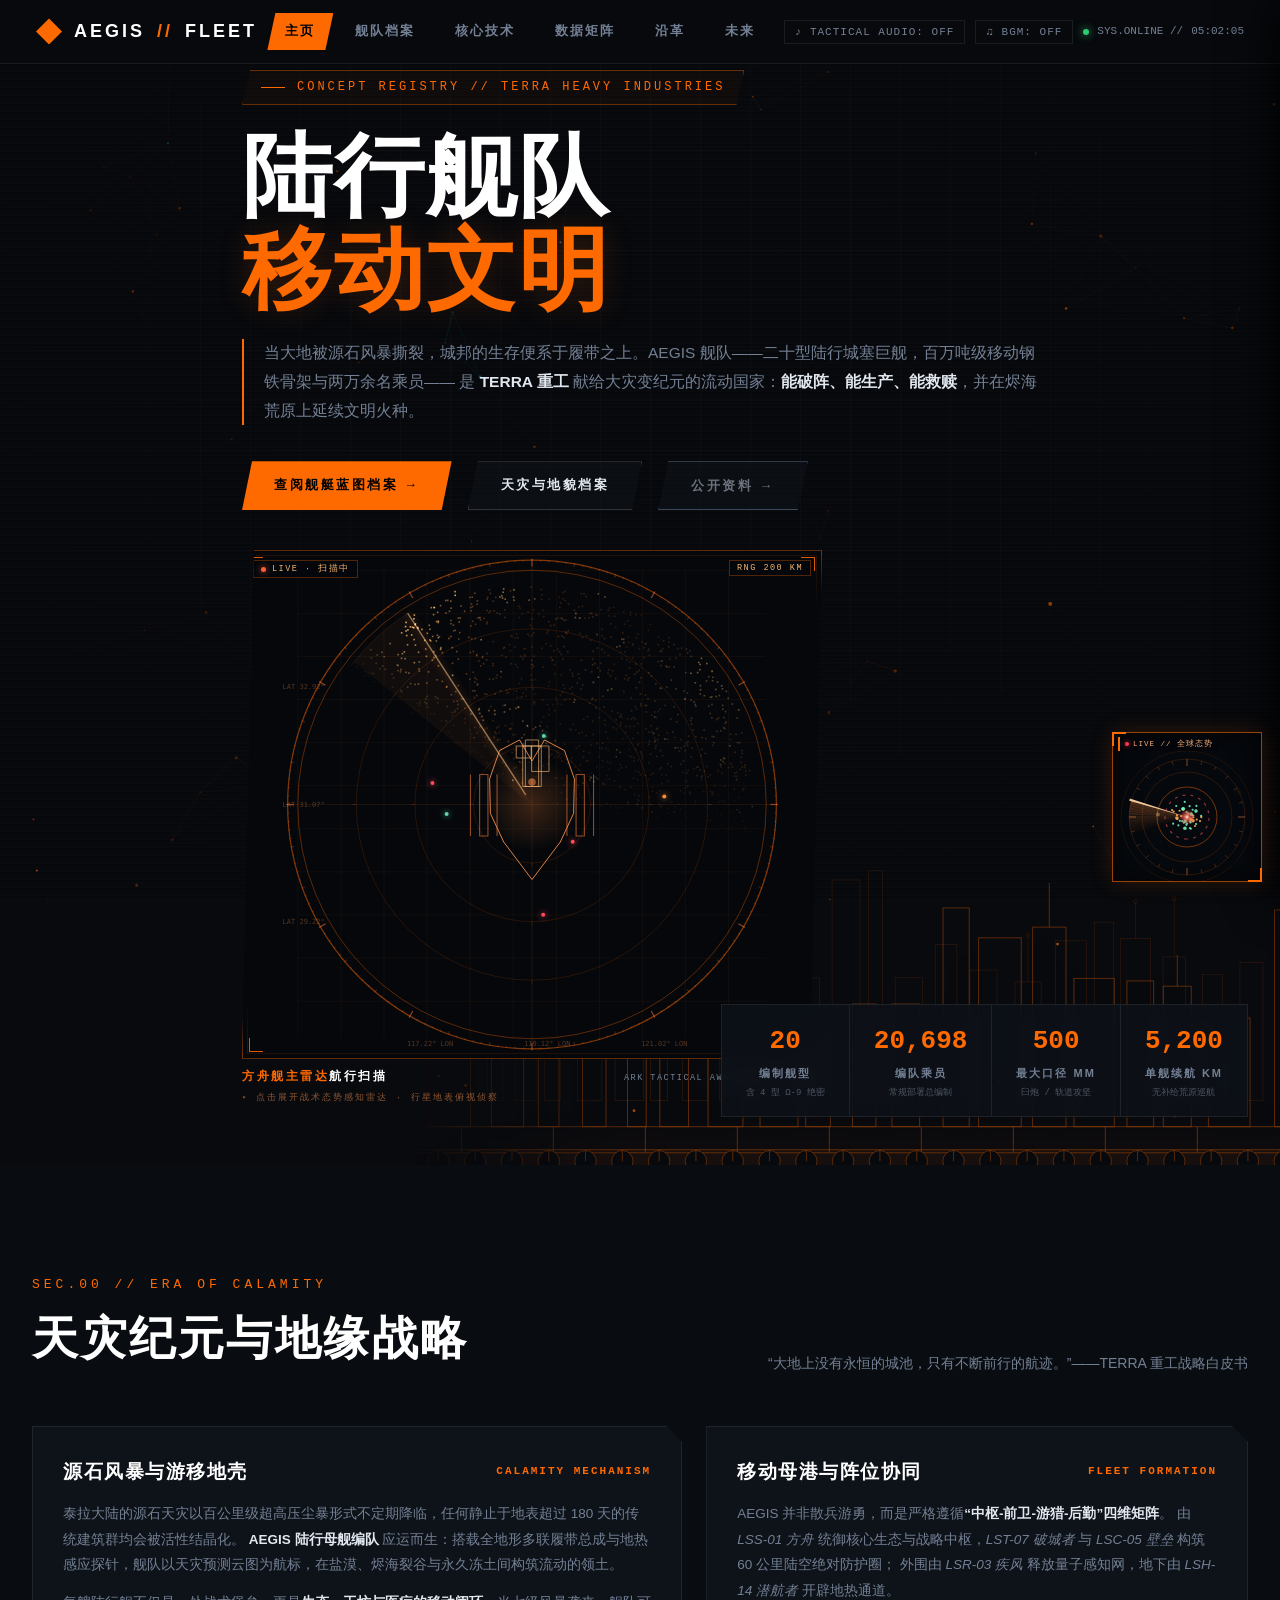
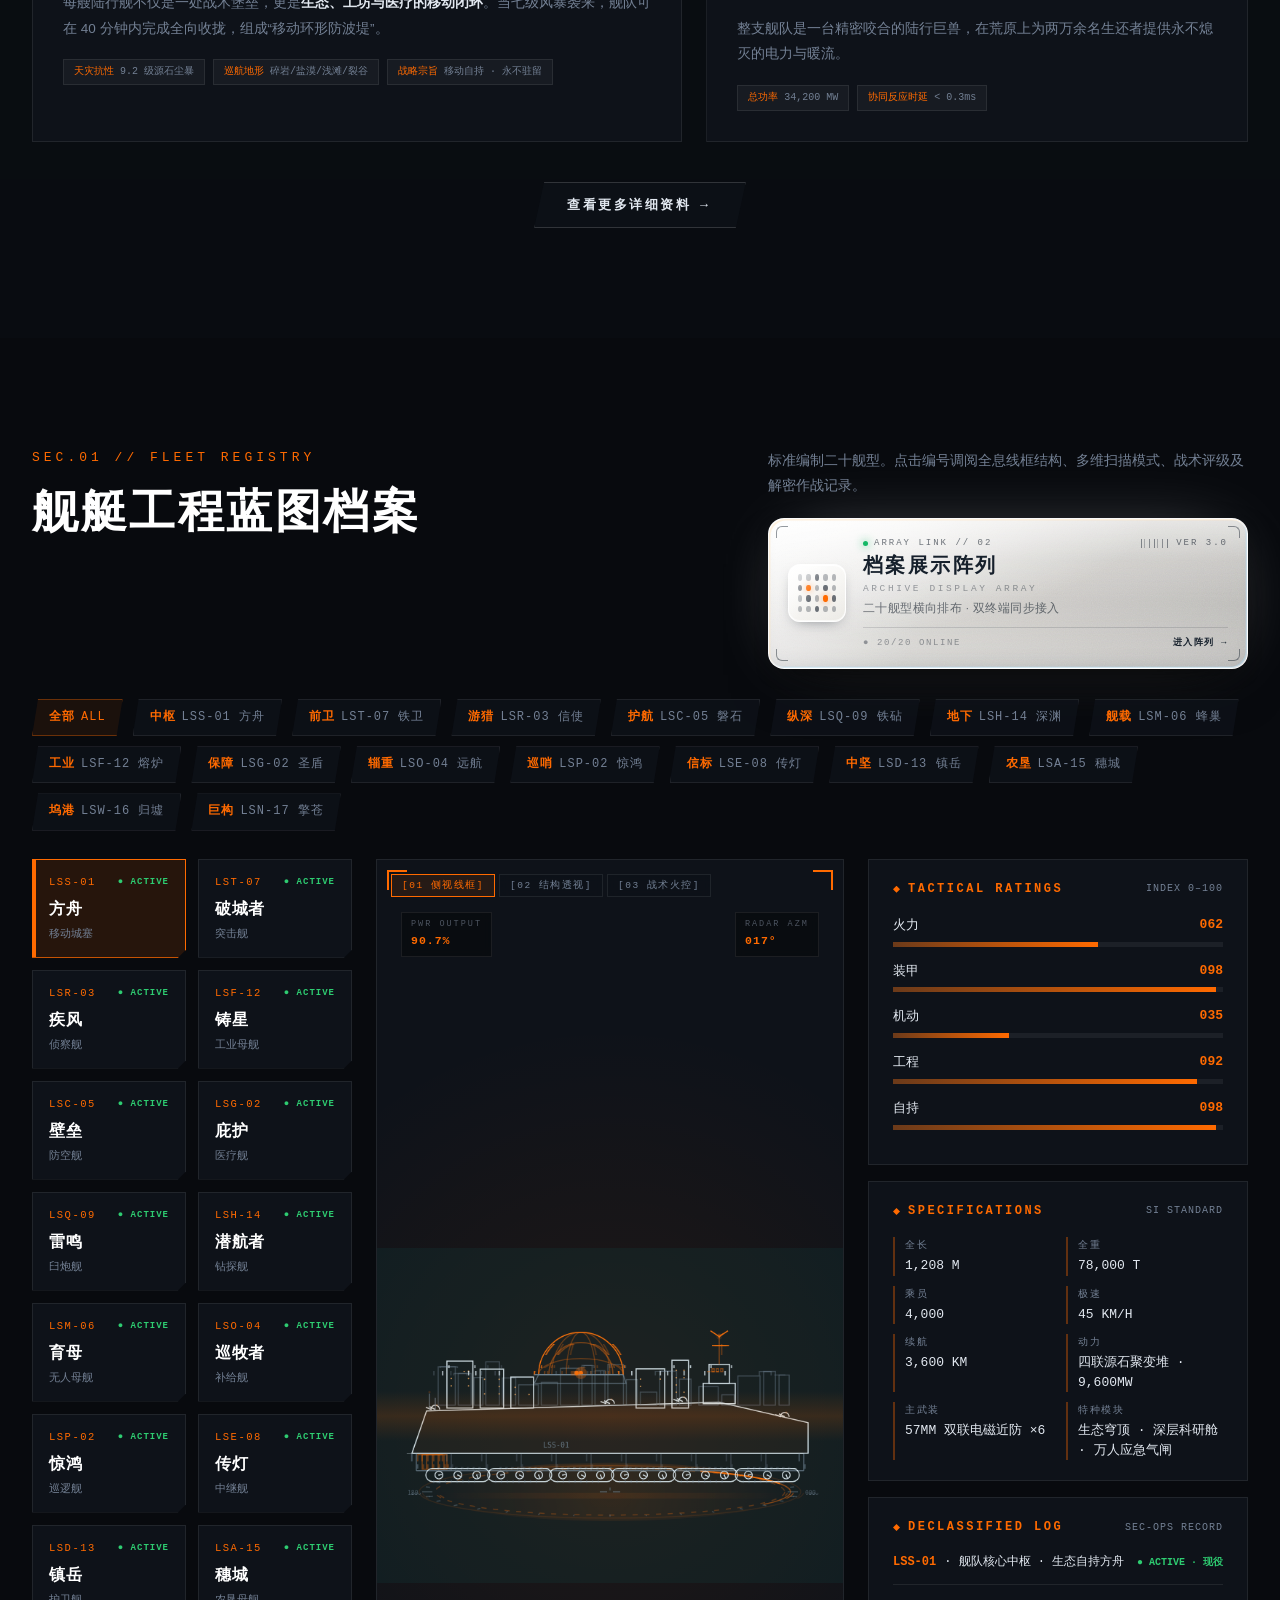
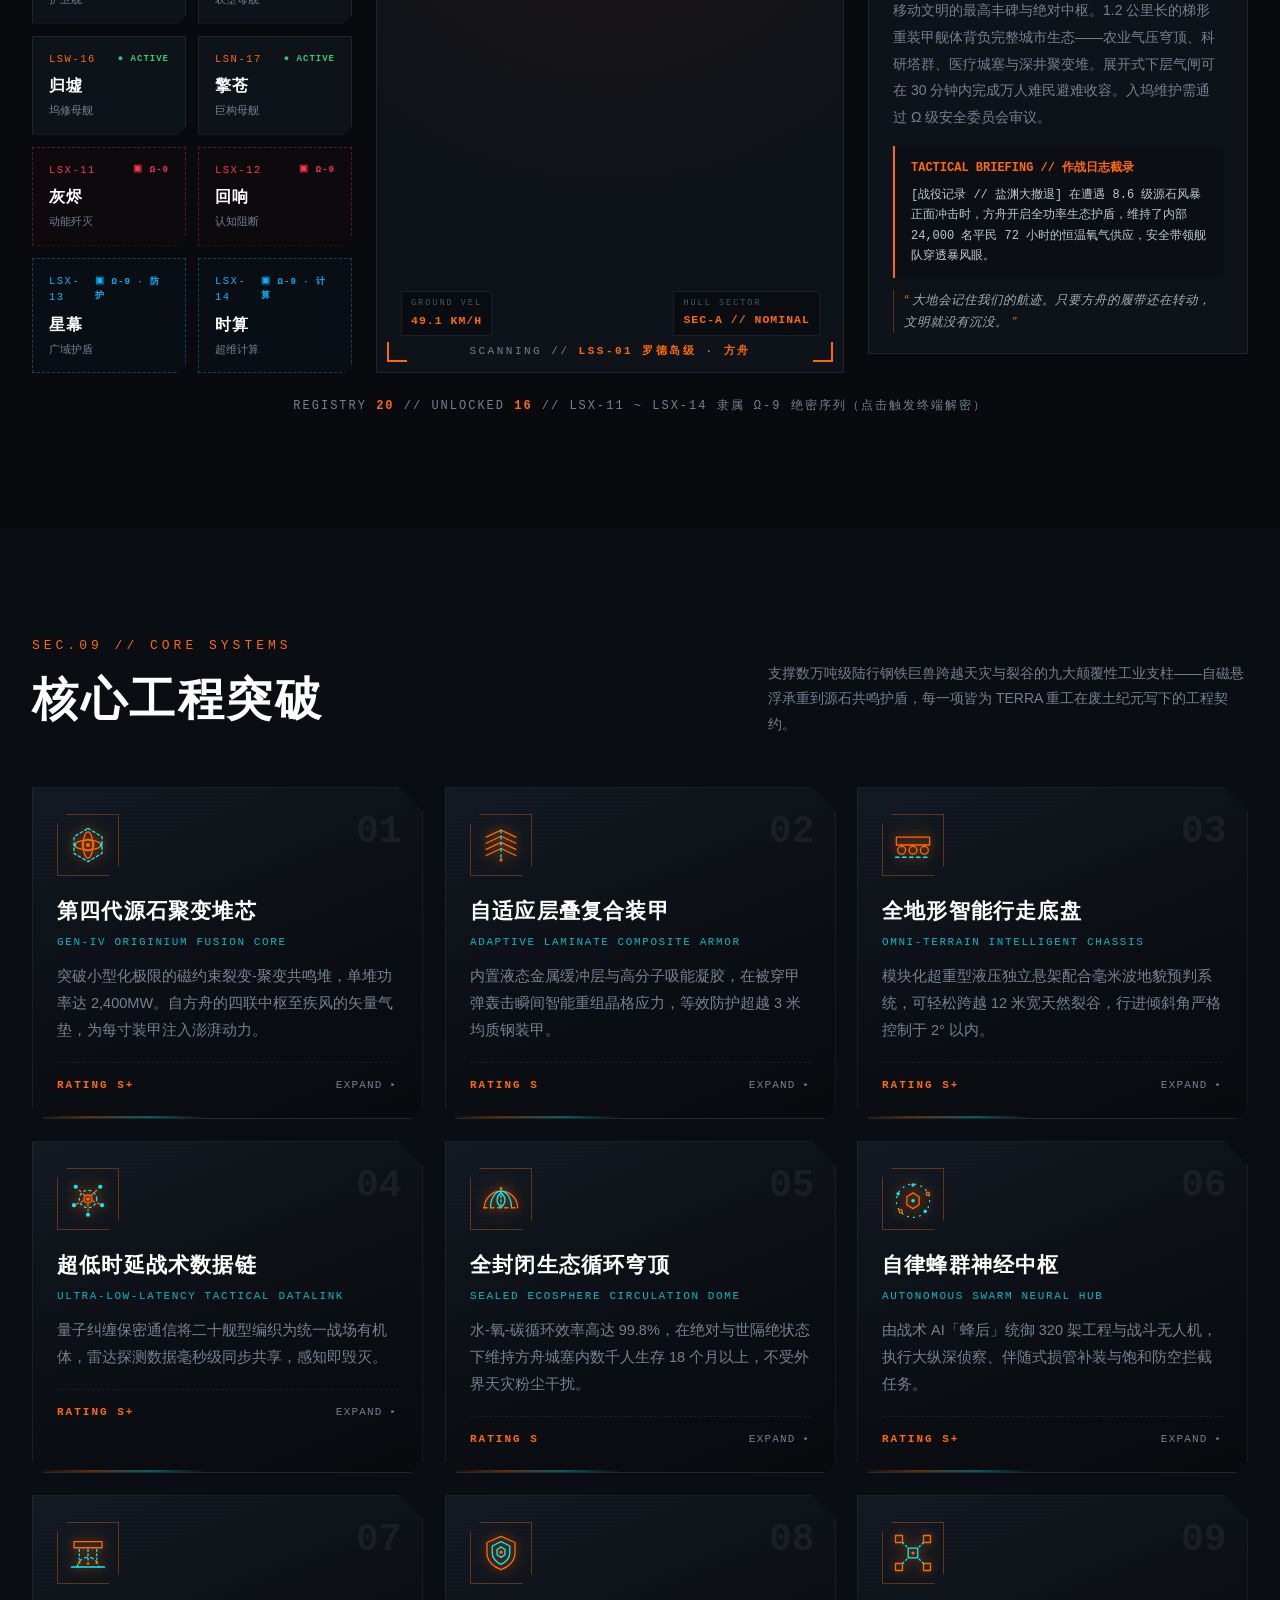
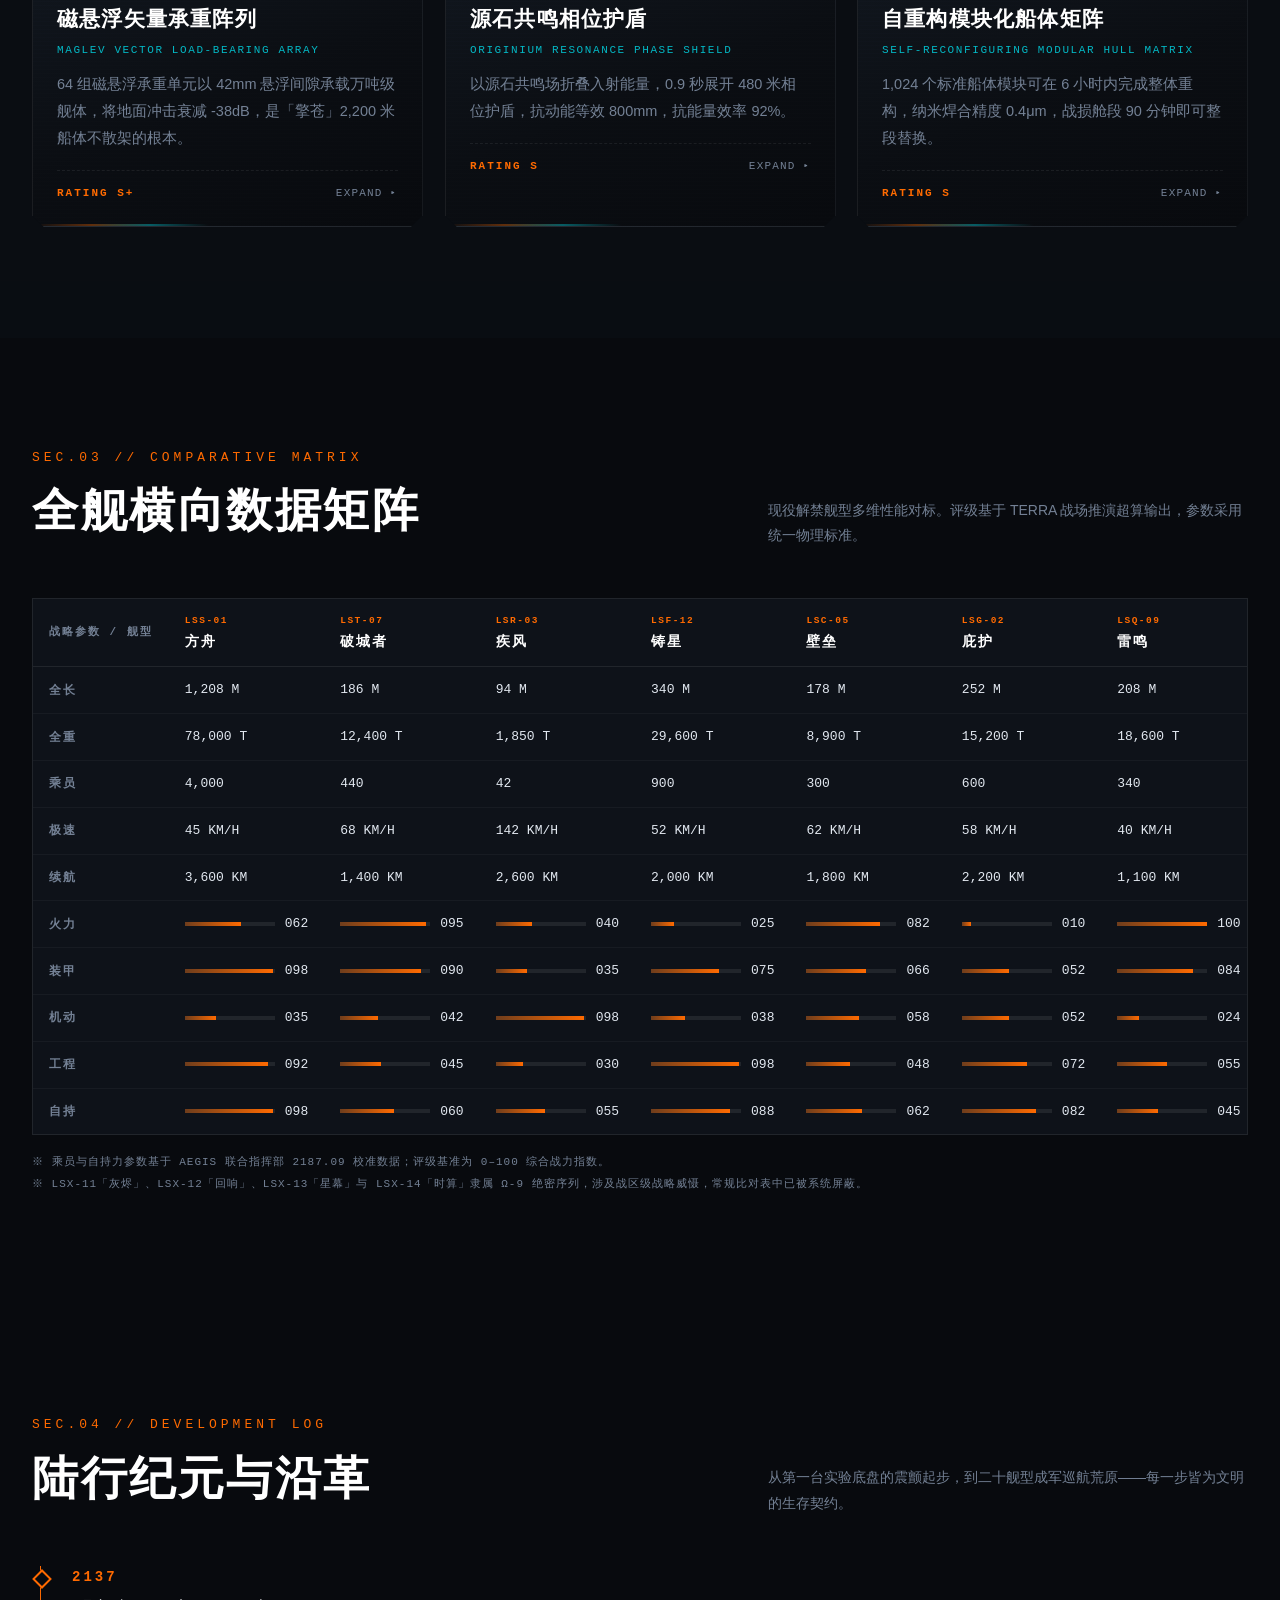
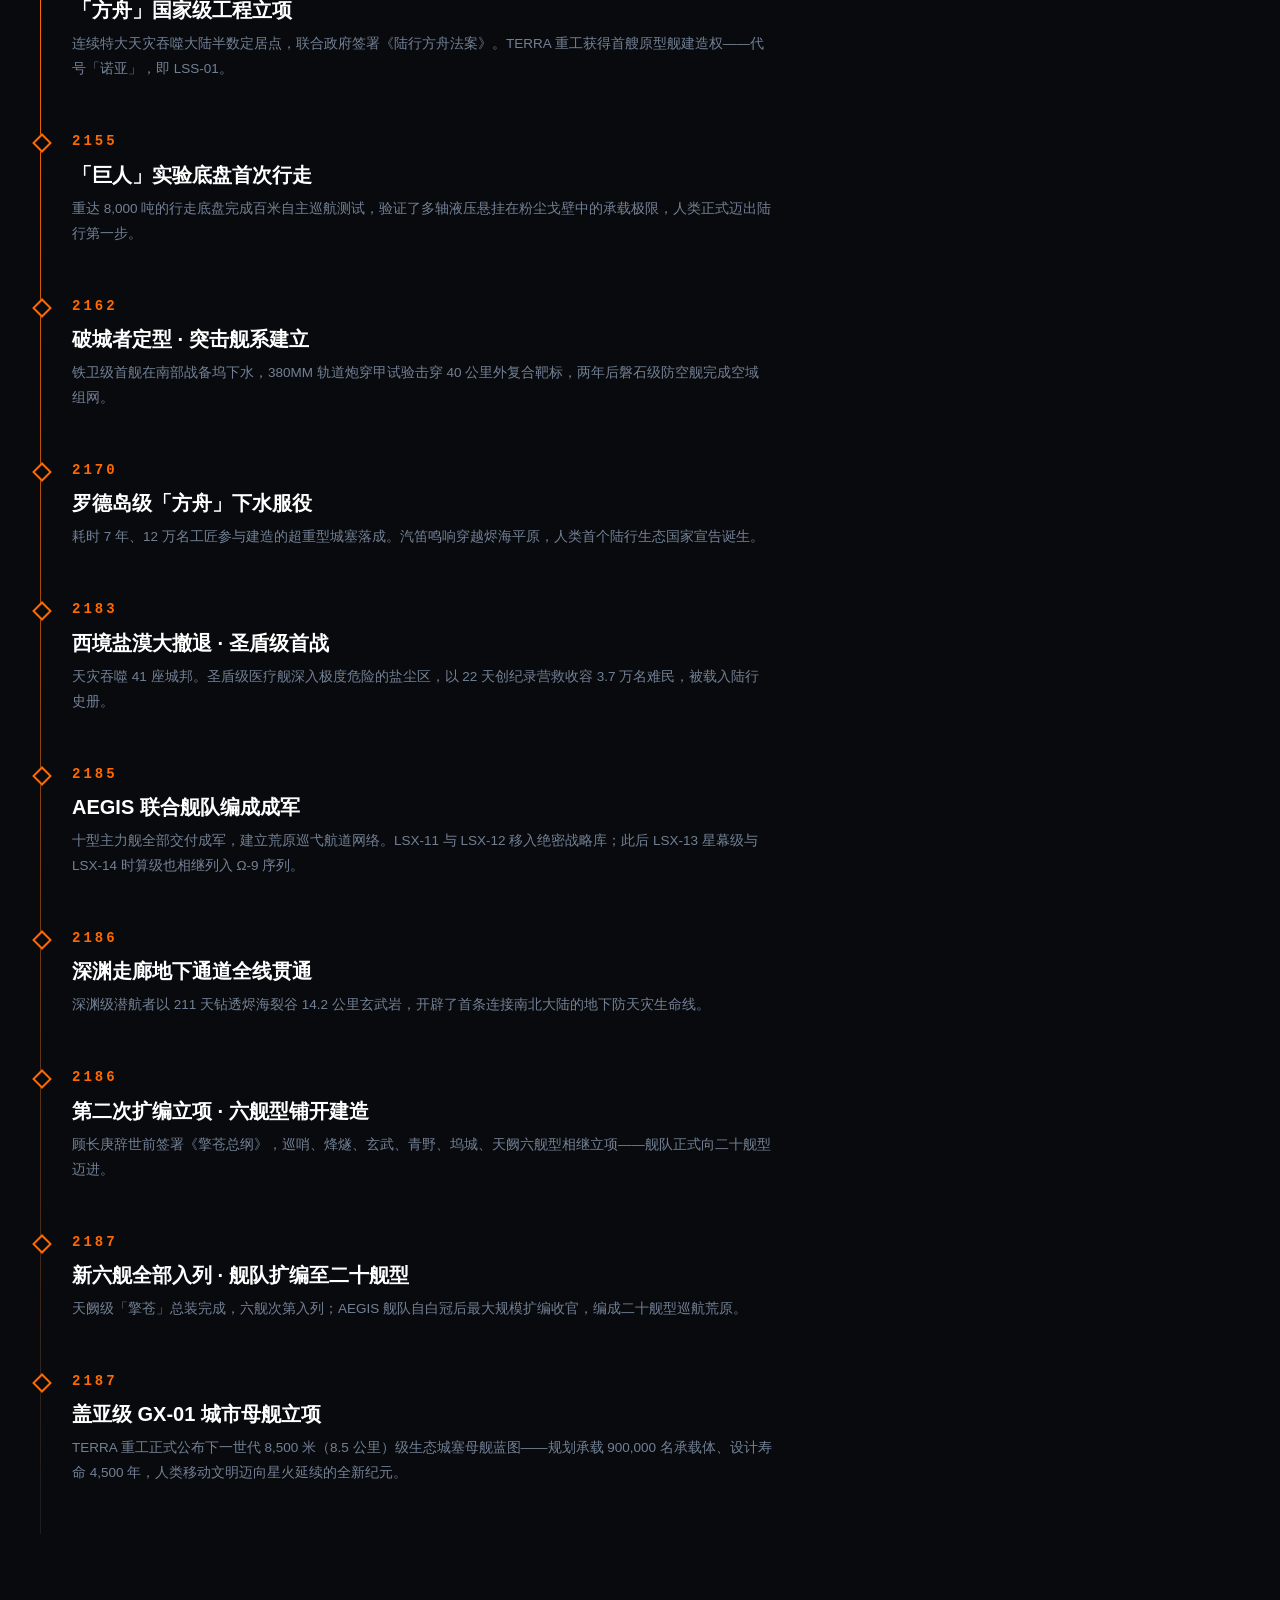
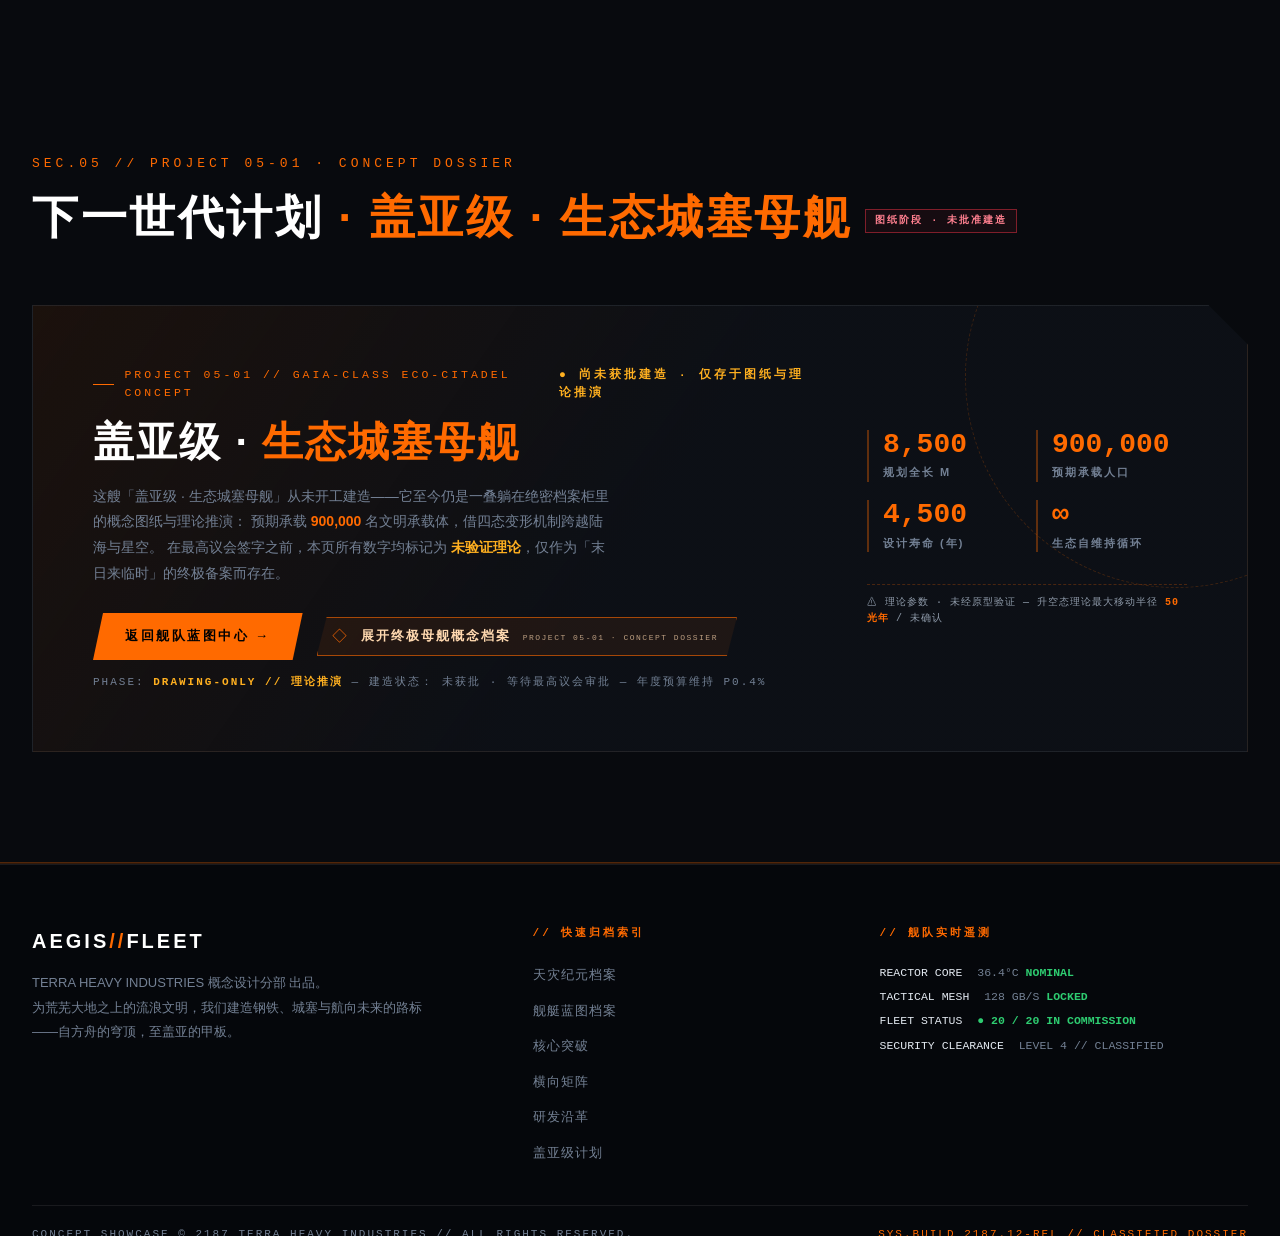
==== commit 8fe6d472: "update style-a" ====
--- a/style-a/index.html
+++ b/style-a/index.html
@@ -256,6 +256,160 @@
 .reveal { opacity: 0; transform: translateY(24px); transition: opacity .7s cubic-bezier(.22,1,.36,1), transform .7s cubic-bezier(.22,1,.36,1); }
 .reveal.in { opacity: 1; transform: translateY(0); }
 
+/* ========== 档案展示阵列 · 乳白毛玻璃跳转入口 ========== */
+/* 舰队档案区：标题左 / 描述 + 阵列入口右 */
+#fleet .sec-head { align-items: flex-start; }
+.sec-head-side {
+  display: flex; flex-direction: column; align-items: stretch; gap: 20px;
+  width: min(480px, 100%);
+}
+
+/* ========== 档案展示阵列 · 乳白毛玻璃跳转入口 ========== */
+.array-wrap {
+  position: relative; width: 100%;
+  animation: gaFloat 9s ease-in-out infinite; will-change: transform;
+}
+@keyframes gaFloat { 0%, 100% { transform: translateY(0); } 50% { transform: translateY(-7px); } }
+
+.array-link {
+  --ga-ink: #16202c;
+  --ga-ink-2: rgba(22,32,44,.60);
+  --ga-ink-3: rgba(22,32,44,.40);
+  position: relative; display: flex; align-items: center; gap: 17px;
+  width: 100%; padding: 17px 19px; border-radius: 16px;
+  text-decoration: none; overflow: hidden; isolation: isolate; cursor: pointer;
+  border: 1px solid rgba(255,255,255,.92);
+  background:
+    radial-gradient(130% 160% at 6% -14%, rgba(255,255,255,.98) 0%, rgba(255,255,255,0) 58%),
+    linear-gradient(140deg, rgba(255,255,255,.94) 0%, rgba(253,250,244,.82) 46%, rgba(244,242,236,.74) 100%);
+  -webkit-backdrop-filter: blur(30px) saturate(165%);
+  backdrop-filter: blur(30px) saturate(165%);
+  box-shadow:
+    0 26px 54px -20px rgba(0,0,0,.80),
+    0 8px 20px -10px rgba(0,0,0,.55),
+    0 0 74px -28px rgba(255,255,255,.42),
+    inset 0 1px 0 rgba(255,255,255,1),
+    inset 0 -1px 0 rgba(255,255,255,.55),
+    inset 0 -14px 26px -22px rgba(22,32,44,.45),
+    inset 0 0 0 1px rgba(255,255,255,.35);
+  transition: transform .5s cubic-bezier(.22,1,.36,1), box-shadow .5s ease, border-color .5s ease;
+}
+/* 棱镜边光：暖侧 + 冷侧 */
+.array-link::after {
+  content: ''; position: absolute; inset: 0; border-radius: inherit; pointer-events: none; z-index: 3;
+  box-shadow:
+    inset 1.4px 1.4px 0 rgba(255,228,190,.85),
+    inset -1.4px -1.4px 0 rgba(178,226,255,.70);
+  opacity: .55;
+}
+.array-link:hover, .array-link:focus-visible {
+  outline: none;
+  transform: translateY(-5px) scale(1.012);
+  border-color: #fff;
+  box-shadow:
+    0 38px 76px -22px rgba(0,0,0,.88),
+    0 0 104px -26px rgba(255,255,255,.55),
+    inset 0 1px 0 rgba(255,255,255,1),
+    inset 0 -1px 0 rgba(255,255,255,.65),
+    inset 0 -14px 26px -22px rgba(22,32,44,.35),
+    inset 0 0 0 1px rgba(255,255,255,.55);
+}
+
+/* 玻璃光泽 / 颗粒 / 高光扫过 */
+.ga-gloss, .ga-grain, .ga-sheen { position: absolute; pointer-events: none; z-index: 0; }
+.ga-gloss {
+  inset: 0; border-radius: inherit;
+  background:
+    linear-gradient(180deg, rgba(255,255,255,.55) 0%, rgba(255,255,255,.12) 28%, rgba(255,255,255,0) 56%, rgba(255,255,255,.20) 100%),
+    linear-gradient(112deg, rgba(255,255,255,.34) 0%, rgba(255,255,255,0) 36%);
+}
+.ga-grain {
+  inset: 0; border-radius: inherit; opacity: .20; mix-blend-mode: overlay;
+  background-image: url("data:image/svg+xml,%3Csvg xmlns='http://www.w3.org/2000/svg' width='160' height='160'%3E%3Cfilter id='n'%3E%3CfeTurbulence type='fractalNoise' baseFrequency='.85' numOctaves='3' stitchTiles='stitch'/%3E%3C/filter%3E%3Crect width='100%25' height='100%25' filter='url(%23n)'/%3E%3C/svg%3E");
+  background-size: 160px 160px;
+}
+.ga-sheen {
+  top: -60%; bottom: -60%; left: 0; width: 46%;
+  transform: translateX(-170%) rotate(14deg); opacity: 0; mix-blend-mode: overlay;
+  background: linear-gradient(90deg, rgba(255,255,255,0) 0%, rgba(255,255,255,.95) 50%, rgba(255,255,255,0) 100%);
+  filter: blur(6px);
+  transition: transform .95s cubic-bezier(.3,.9,.25,1), opacity .3s ease;
+}
+.array-link:hover .ga-sheen, .array-link:focus-visible .ga-sheen { transform: translateX(330%) rotate(14deg); opacity: .95; }
+
+/* HUD 角标 */
+.ga-tick { position: absolute; width: 12px; height: 12px; z-index: 2; opacity: .45; transition: opacity .4s ease, transform .4s ease; }
+.ga-tick.tl { top: 7px; left: 7px; border-top: 1px solid var(--ga-ink); border-left: 1px solid var(--ga-ink); border-top-left-radius: 6px; }
+.ga-tick.tr { top: 7px; right: 7px; border-top: 1px solid var(--ga-ink); border-right: 1px solid var(--ga-ink); border-top-right-radius: 6px; }
+.ga-tick.bl { bottom: 7px; left: 7px; border-bottom: 1px solid var(--ga-ink); border-left: 1px solid var(--ga-ink); border-bottom-left-radius: 6px; }
+.ga-tick.br { bottom: 7px; right: 7px; border-bottom: 1px solid var(--ga-ink); border-right: 1px solid var(--ga-ink); border-bottom-right-radius: 6px; }
+.array-link:hover .ga-tick { opacity: .85; }
+.array-link:hover .ga-tick.tl { transform: translate(-2px, -2px); }
+.array-link:hover .ga-tick.tr { transform: translate(2px, -2px); }
+.array-link:hover .ga-tick.bl { transform: translate(-2px, 2px); }
+.array-link:hover .ga-tick.br { transform: translate(2px, 2px); }
+
+/* 左侧 20 舰阵位微缩阵列 */
+.ga-badge {
+  position: relative; z-index: 1; flex: 0 0 auto; overflow: hidden;
+  width: 58px; height: 58px; padding: 9px; border-radius: 12px;
+  display: grid; grid-template-columns: repeat(5, 1fr); grid-template-rows: repeat(4, 1fr); gap: 4px;
+  background: linear-gradient(150deg, rgba(255,255,255,.96), rgba(238,236,230,.72));
+  border: 1px solid rgba(255,255,255,.95);
+  box-shadow: inset 0 1px 0 #fff, inset 0 -1px 0 rgba(255,255,255,.6), 0 5px 14px -7px rgba(22,32,44,.55);
+  transition: transform .5s cubic-bezier(.22,1,.36,1);
+}
+.ga-badge::after {
+  content: ''; position: absolute; inset: 0; pointer-events: none;
+  background: linear-gradient(125deg, rgba(255,255,255,.75) 0%, rgba(255,255,255,0) 48%);
+}
+.array-link:hover .ga-badge { transform: rotate(-3deg) scale(1.04); }
+.ga-badge i { display: block; border-radius: 50%; background: rgba(22,32,44,.30); animation: gaDot 3.2s ease-in-out infinite; }
+.ga-badge i:nth-child(3n) { background: rgba(22,32,44,.62); animation-delay: .35s; }
+.ga-badge i:nth-child(4n) { animation-delay: .8s; }
+.ga-badge i:nth-child(5n) { animation-delay: 1.4s; }
+.ga-badge i:nth-child(7n) { background: var(--ark-orange); box-shadow: 0 0 7px rgba(255,106,0,.65); }
+@keyframes gaDot { 0%, 100% { opacity: .30; transform: scale(.8); } 50% { opacity: 1; transform: scale(1); } }
+
+/* 文字区 */
+.ga-body { position: relative; z-index: 1; flex: 1 1 auto; min-width: 0; display: flex; flex-direction: column; gap: 3px; }
+.ga-top {
+  display: flex; align-items: center; justify-content: space-between; gap: 10px;
+  font-family: var(--mono); font-size: 9px; letter-spacing: 2px; text-transform: uppercase; color: var(--ga-ink-2);
+}
+.ga-live { display: inline-flex; align-items: center; gap: 6px; }
+.ga-live i { width: 5px; height: 5px; border-radius: 50%; background: #14b866; box-shadow: 0 0 8px rgba(20,184,102,.9); animation: gaPulse 1.8s ease-in-out infinite; }
+@keyframes gaPulse { 0%, 100% { opacity: 1; transform: scale(1); } 50% { opacity: .35; transform: scale(.72); } }
+.ga-ver { display: inline-flex; align-items: center; gap: 7px; }
+.ga-bar {
+  display: inline-block; width: 28px; height: 9px; opacity: .55;
+  background: repeating-linear-gradient(90deg,
+    rgba(22,32,44,.85) 0 1px, transparent 1px 3px,
+    rgba(22,32,44,.5) 3px 4px, transparent 4px 8px,
+    rgba(22,32,44,.75) 8px 9px, transparent 9px 13px);
+}
+.ga-title { font-size: 20px; font-weight: 700; letter-spacing: 2.4px; line-height: 1.25; color: var(--ga-ink); }
+.ga-en { font-family: var(--mono); font-size: 9.5px; letter-spacing: 2.6px; color: var(--ga-ink-3); }
+.ga-desc { font-size: 11.5px; line-height: 1.55; letter-spacing: .4px; color: var(--ga-ink-2); }
+.ga-foot {
+  display: flex; align-items: center; justify-content: space-between; gap: 10px;
+  margin-top: 7px; padding-top: 8px; border-top: 1px solid rgba(22,32,44,.14);
+  font-family: var(--mono); font-size: 9px; letter-spacing: 1.6px; color: var(--ga-ink-3);
+}
+.ga-go { display: inline-flex; align-items: center; gap: 6px; color: var(--ga-ink); font-weight: 700; letter-spacing: 1.6px; }
+.ga-arrow { font-style: normal; transition: transform .4s cubic-bezier(.22,1,.36,1); }
+.array-link:hover .ga-arrow { transform: translateX(5px); }
+
+@media (max-width: 860px) {
+  .sec-head-side { width: 100%; gap: 16px; }
+  .array-wrap { width: 100%; animation: none; }
+  .array-link { padding: 15px 16px; gap: 14px; }
+  .ga-title { font-size: 18px; }
+}
+@media (prefers-reduced-motion: reduce) {
+  .array-wrap, .ga-badge i, .ga-live i { animation: none; }
+  .ga-sheen { display: none; }
+}
 /* ========== 世界观深度档案 (World Dossier) ========== */
 .lore-grid {
   display: grid; grid-template-columns: 1.2fr 1fr; gap: 24px; margin-bottom: 40px;
@@ -2170,9 +2324,42 @@
   <div class="container">
     <div class="sec-head reveal">
       <h2 class="sec-title"><span class="idx">SEC.01 // FLEET REGISTRY</span>舰艇工程蓝图档案</h2>
-      <p class="sec-desc">标准编制二十舰型。点击编号调阅全息线框结构、多维扫描模式、战术评级及解密作战记录。</p>
+      <div class="sec-head-side">
+        <p class="sec-desc">标准编制二十舰型。点击编号调阅全息线框结构、多维扫描模式、战术评级及解密作战记录。</p>
+
+        <!-- 档案展示阵列 · 跳转入口（乳白毛玻璃） -->
+        <div class="array-wrap">
+          <a class="array-link" href="https://zhiyushiguang.github.io/aegis_fleet/style-b/" target="_blank" rel="noopener noreferrer" aria-label="进入档案展示阵列">
+            <span class="ga-gloss" aria-hidden="true"></span>
+            <span class="ga-grain" aria-hidden="true"></span>
+            <span class="ga-sheen" aria-hidden="true"></span>
+            <span class="ga-tick tl" aria-hidden="true"></span>
+            <span class="ga-tick tr" aria-hidden="true"></span>
+            <span class="ga-tick bl" aria-hidden="true"></span>
+            <span class="ga-tick br" aria-hidden="true"></span>
+
+            <span class="ga-badge" aria-hidden="true">
+              <i></i><i></i><i></i><i></i><i></i><i></i><i></i><i></i><i></i><i></i><i></i><i></i><i></i><i></i><i></i><i></i><i></i><i></i><i></i><i></i>
+            </span>
+
+            <span class="ga-body">
+              <span class="ga-top">
+                <span class="ga-live"><i aria-hidden="true"></i>ARRAY LINK // 02</span>
+                <span class="ga-ver"><span class="ga-bar" aria-hidden="true"></span>VER 3.0</span>
+              </span>
+              <span class="ga-title">档案展示阵列</span>
+              <span class="ga-en">ARCHIVE DISPLAY ARRAY</span>
+              <span class="ga-desc">二十舰型横向排布 · 双终端同步接入</span>
+              <span class="ga-foot">
+                <span>● 20/20 ONLINE</span>
+                <span class="ga-go">进入阵列 <i class="ga-arrow" aria-hidden="true">→</i></span>
+              </span>
+            </span>
+          </a>
+        </div>
+      </div>
     </div>
-    
+
     <!-- 阵位过滤与战术芯片 -->
     <div class="doctrine" id="doctrine"></div>
 
